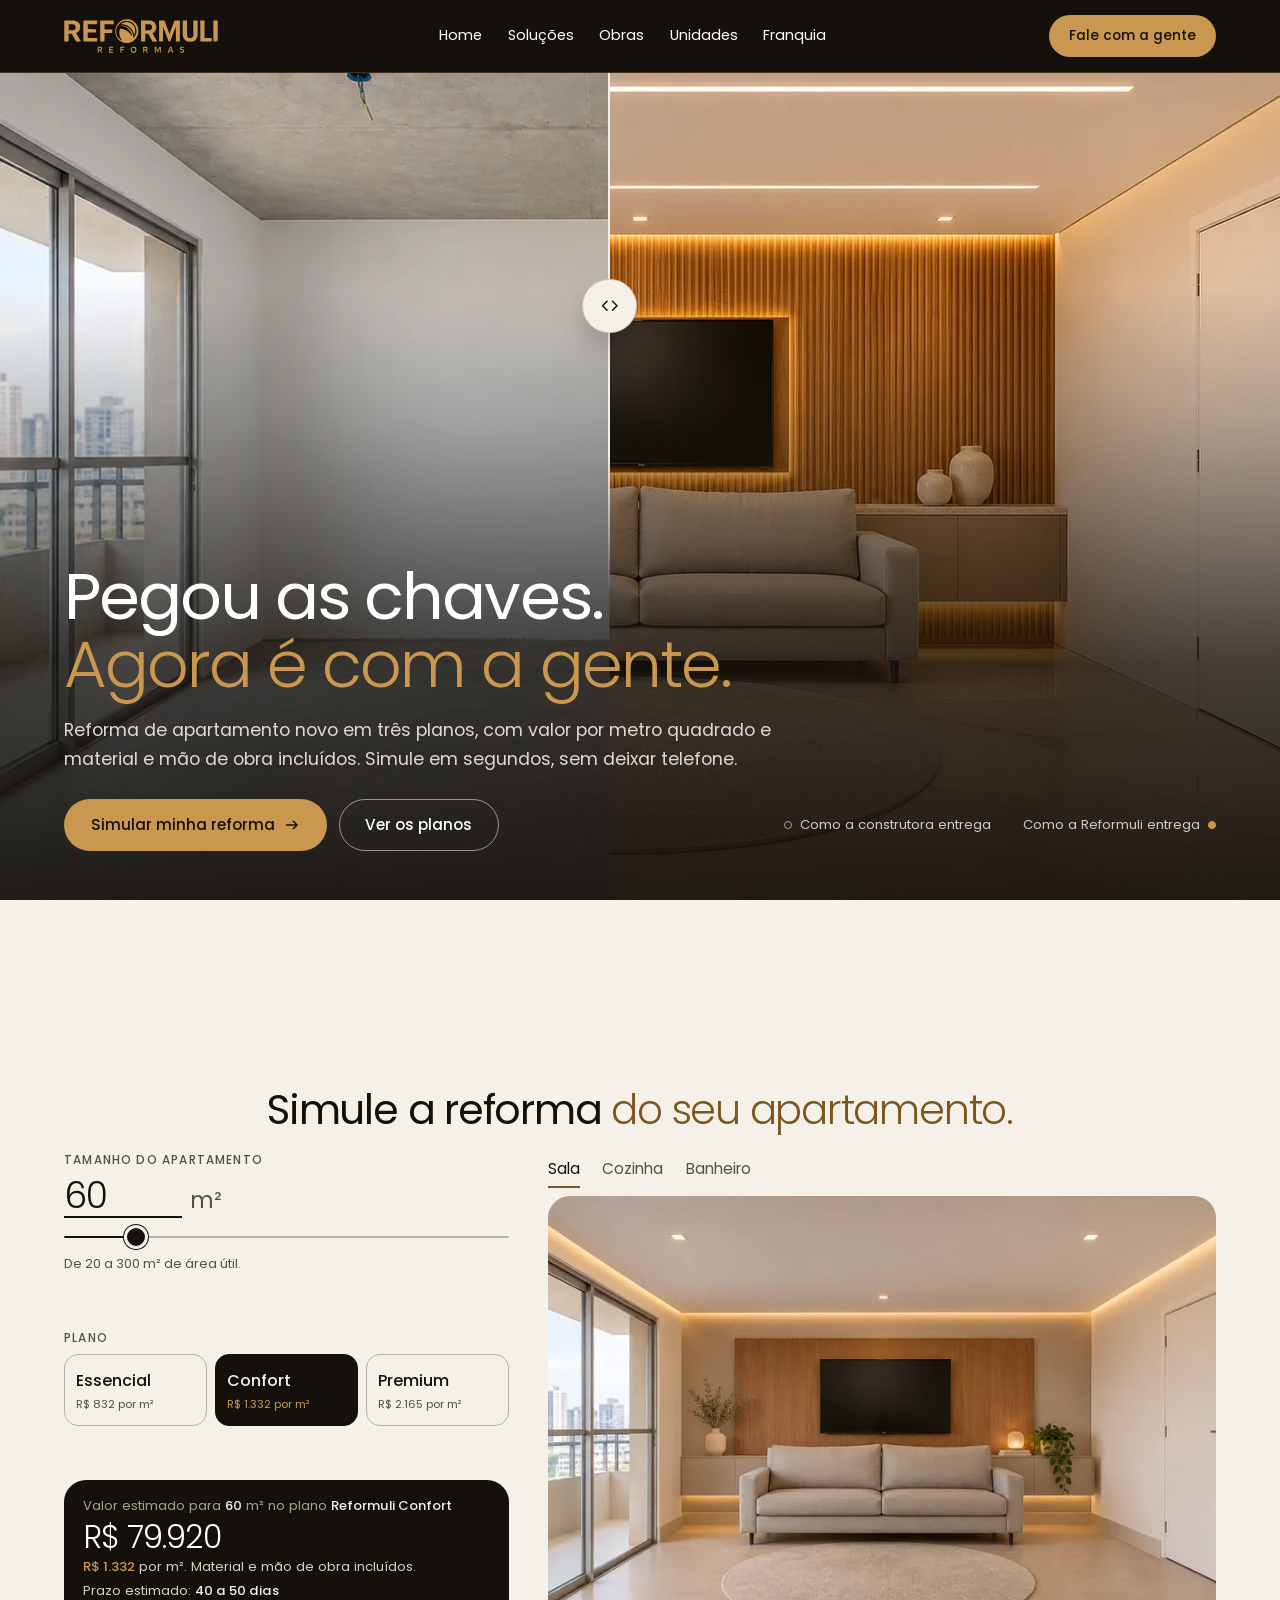
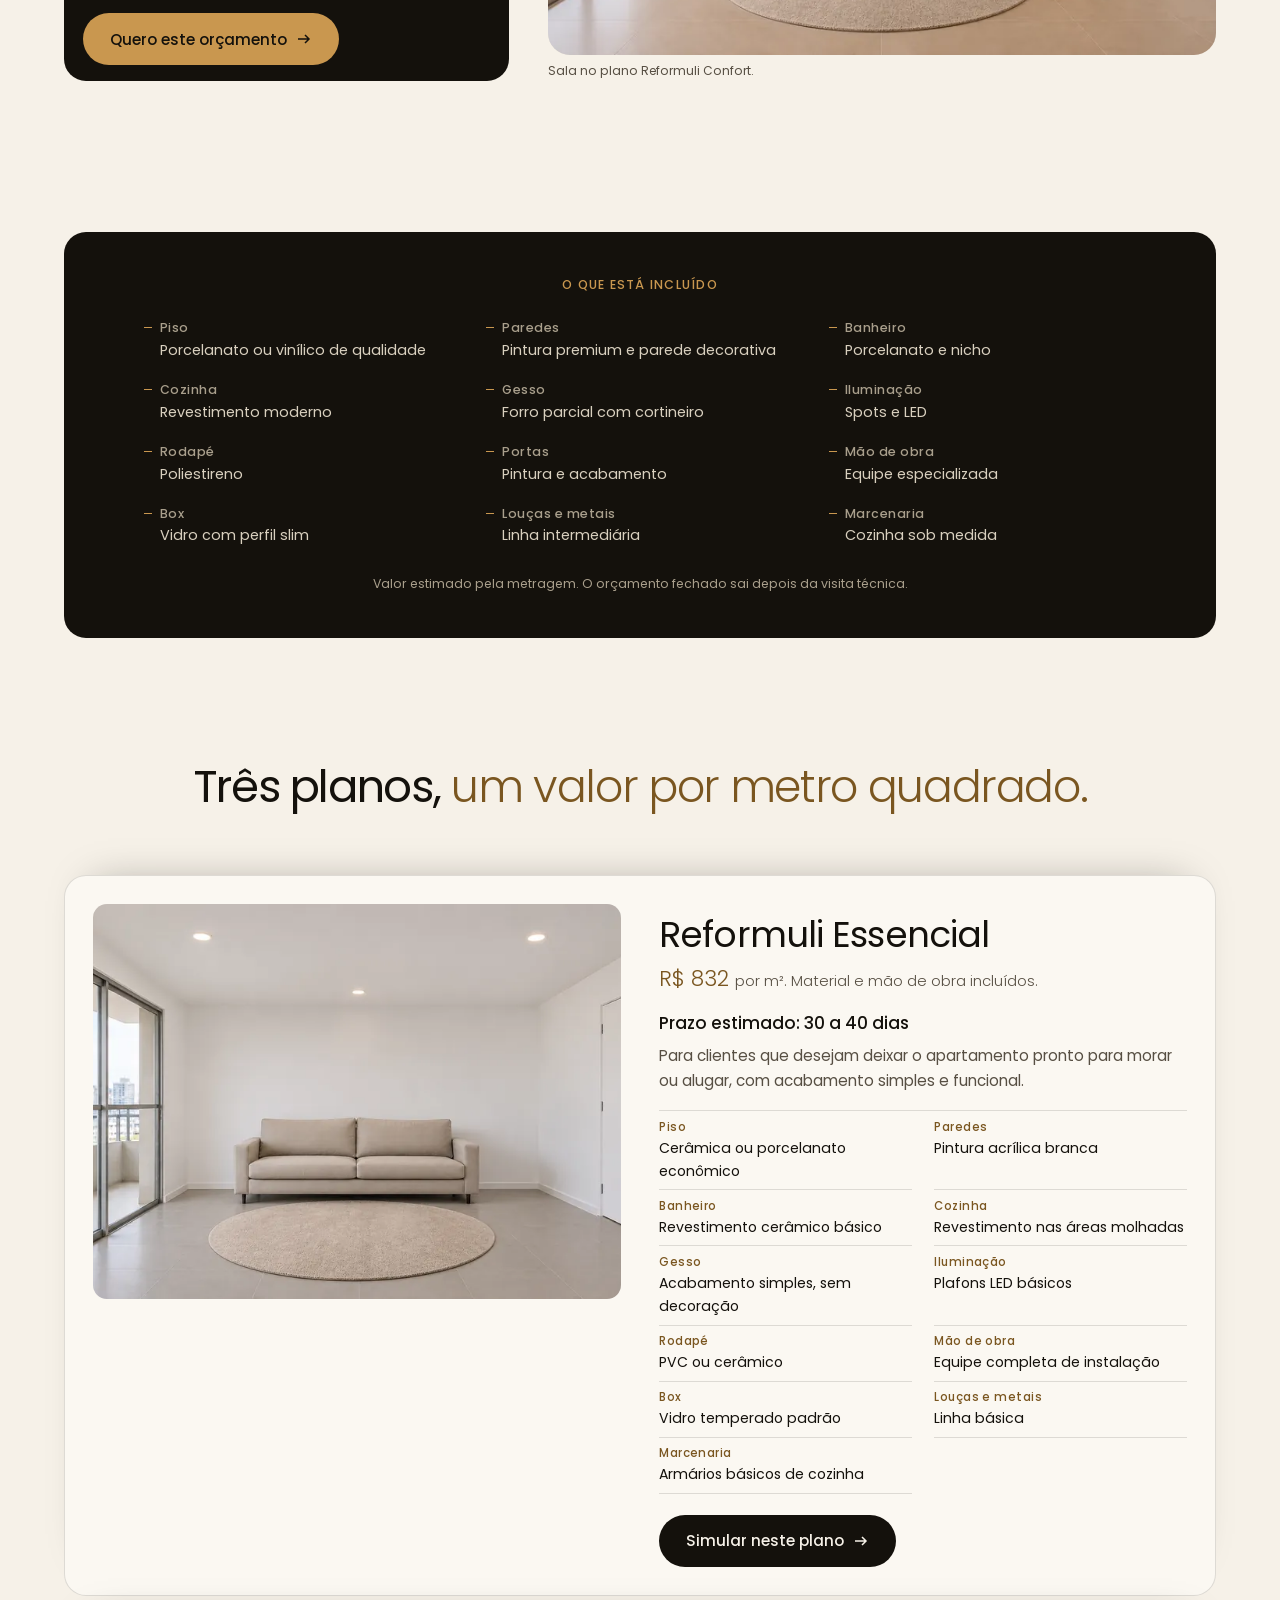
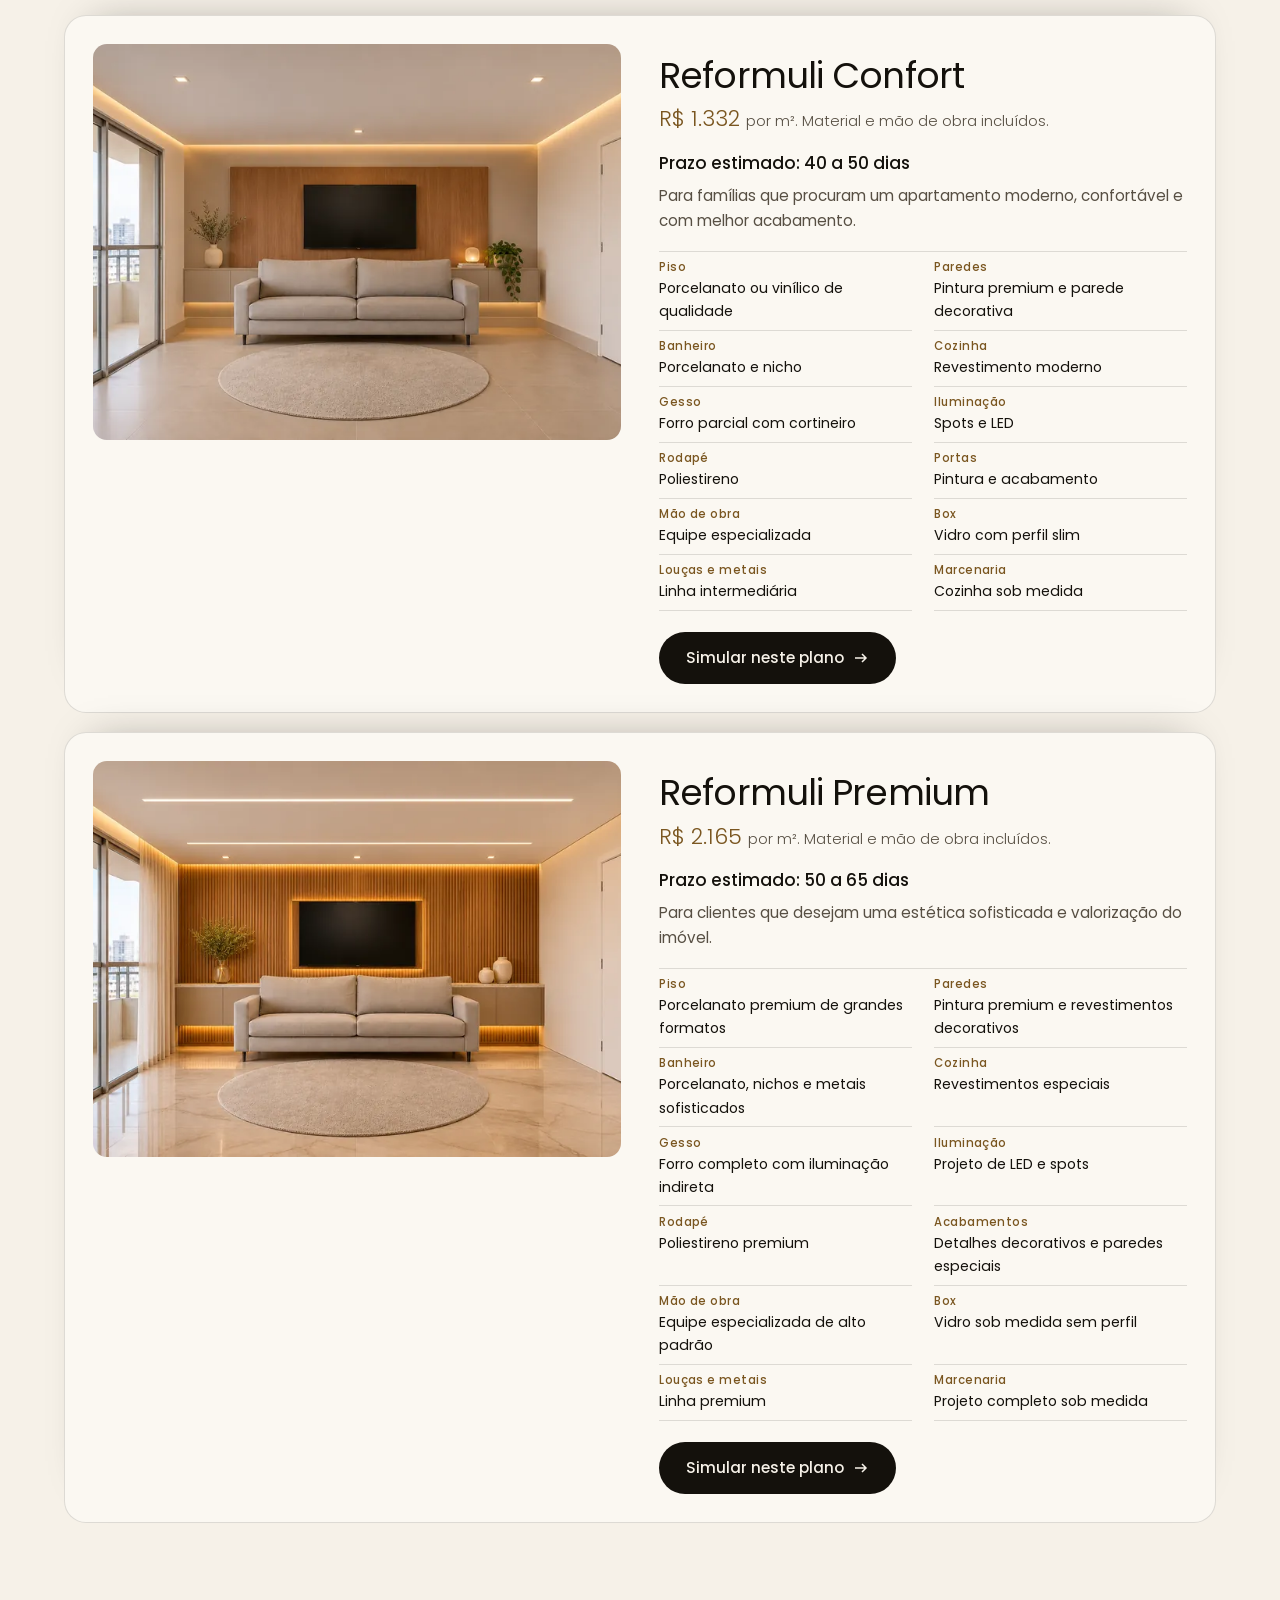
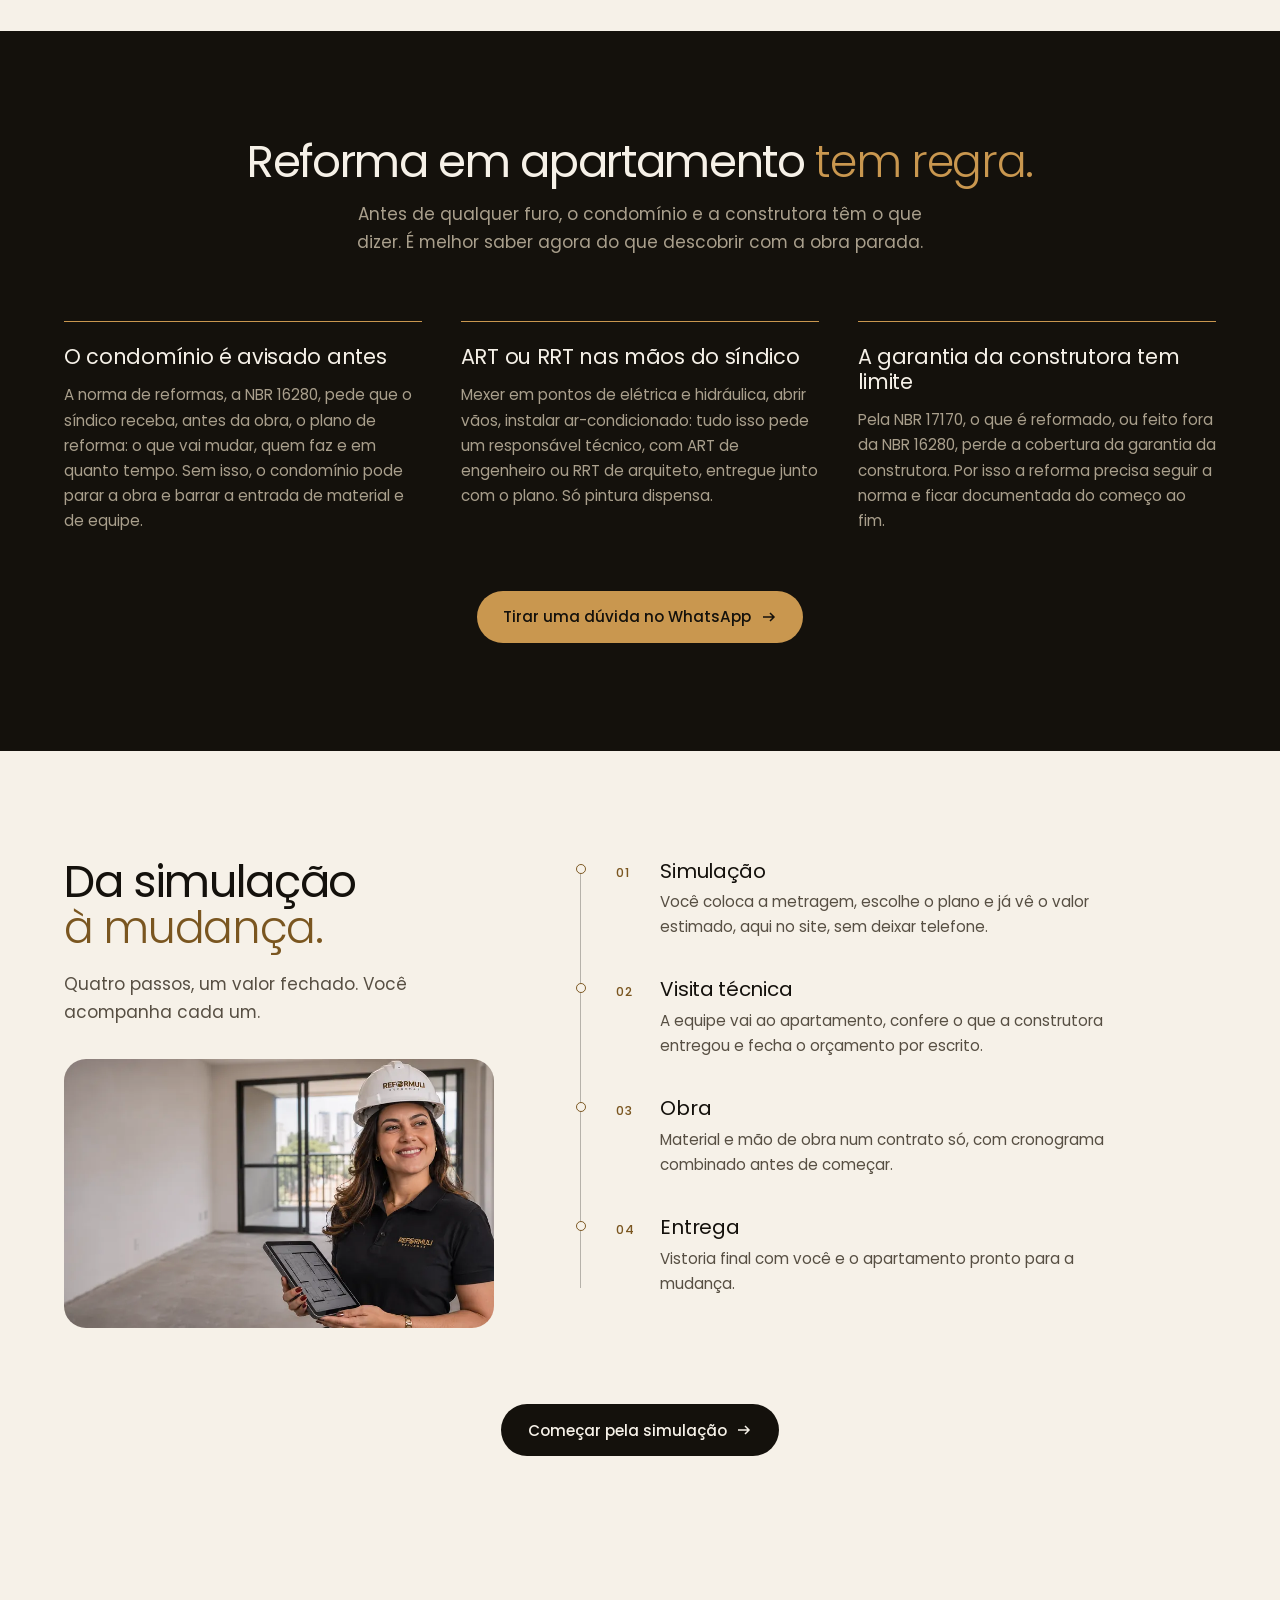
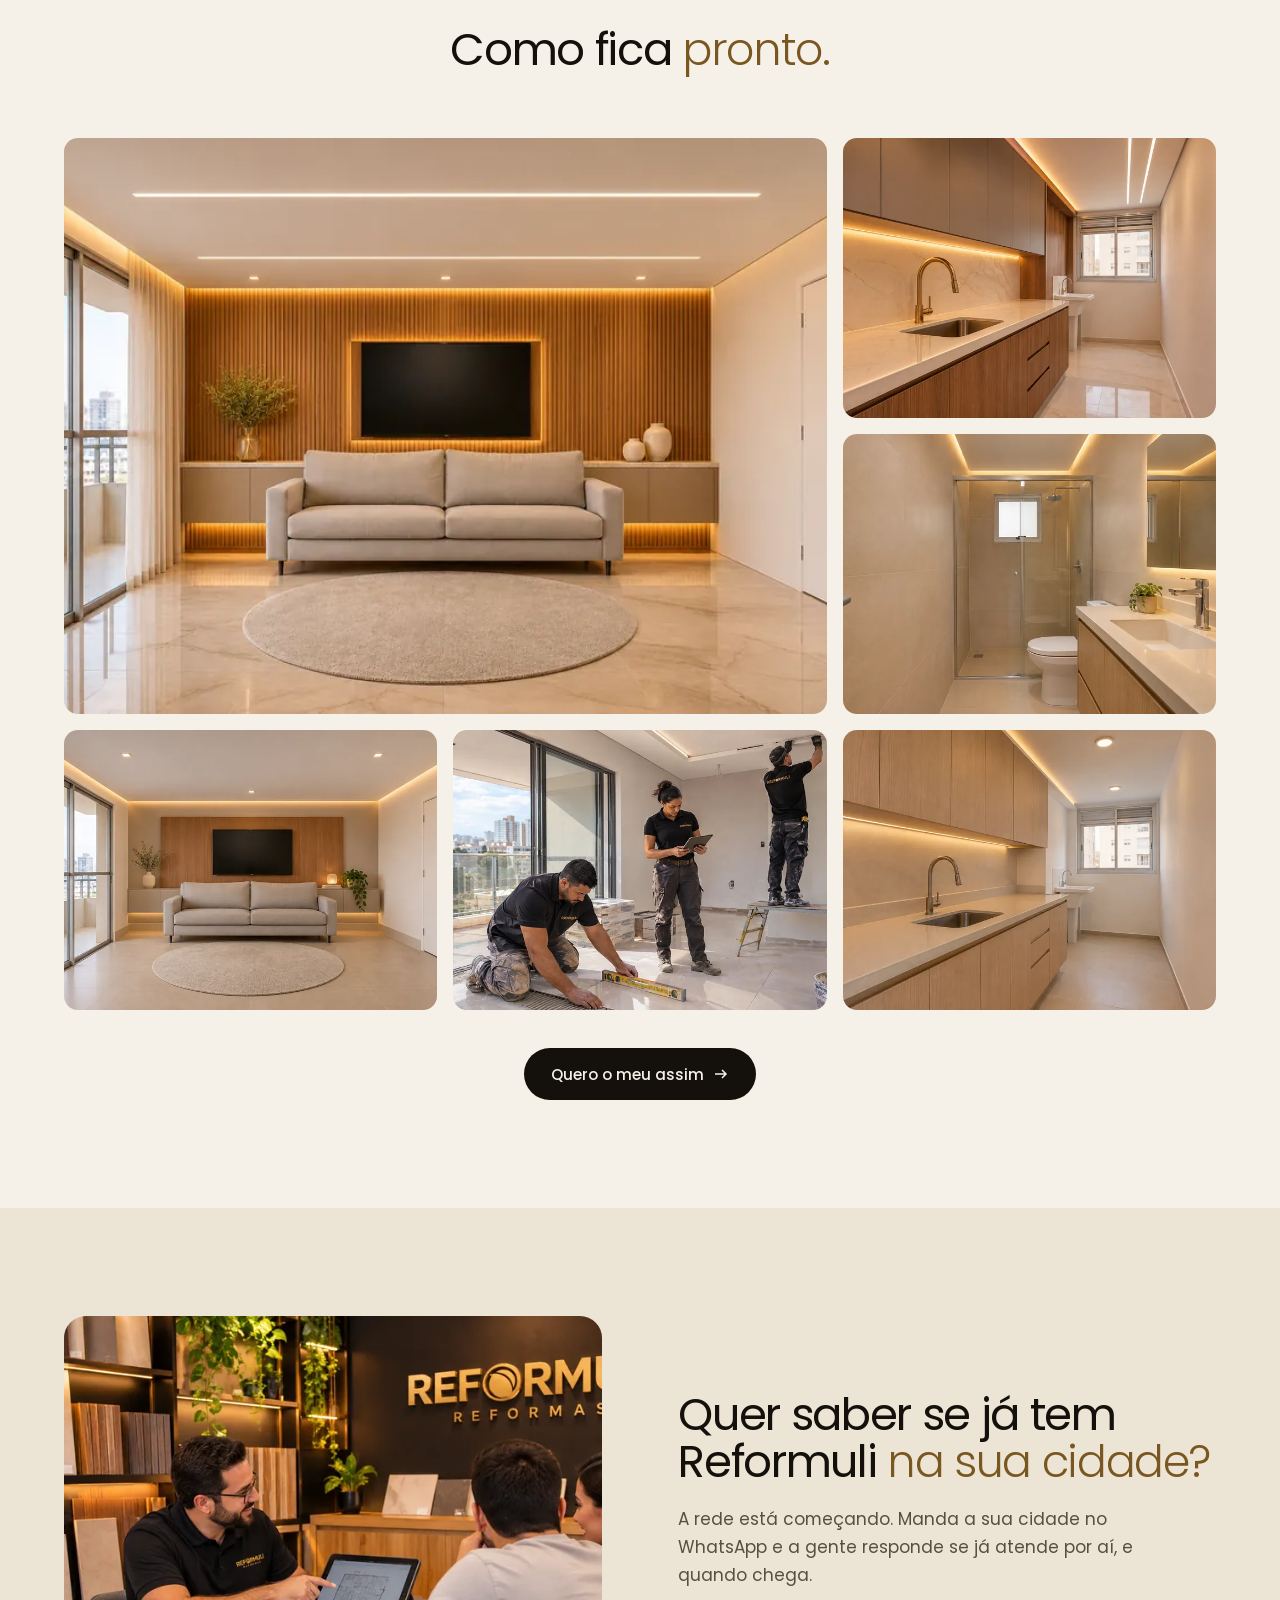
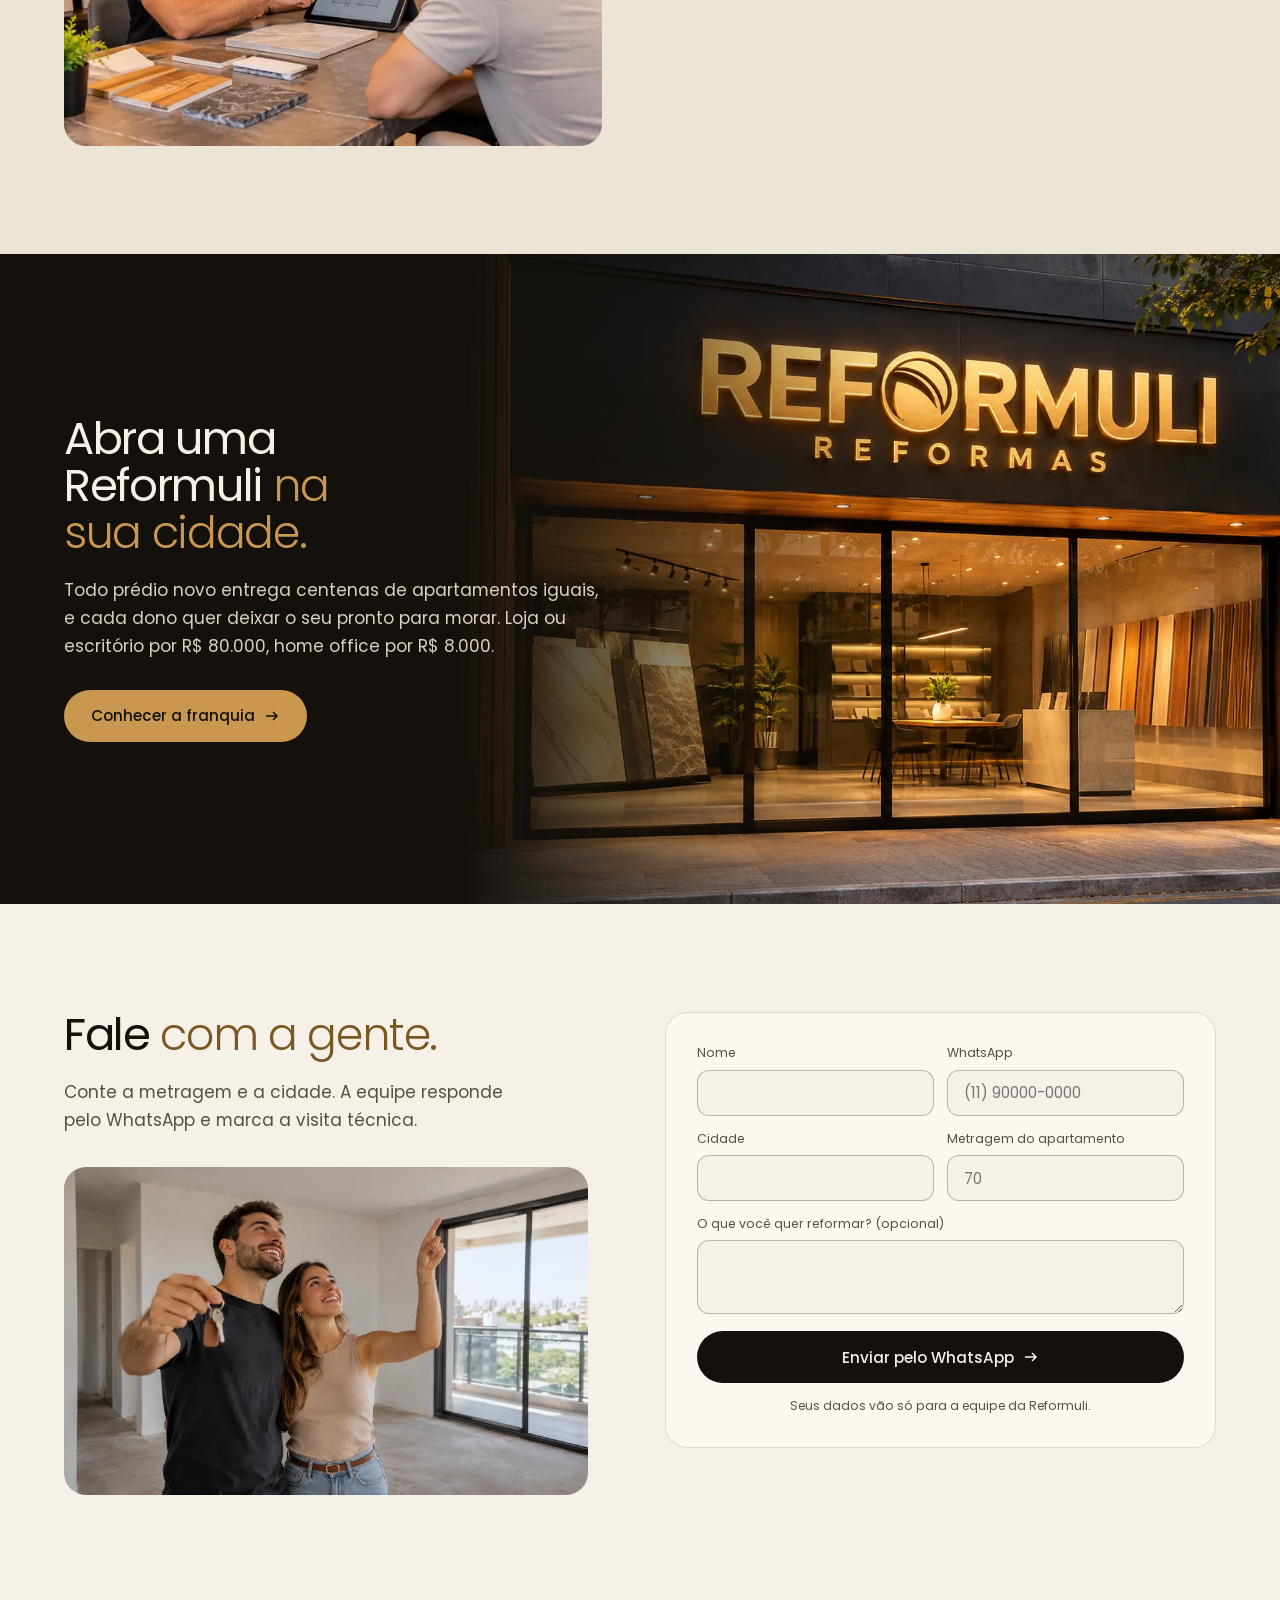
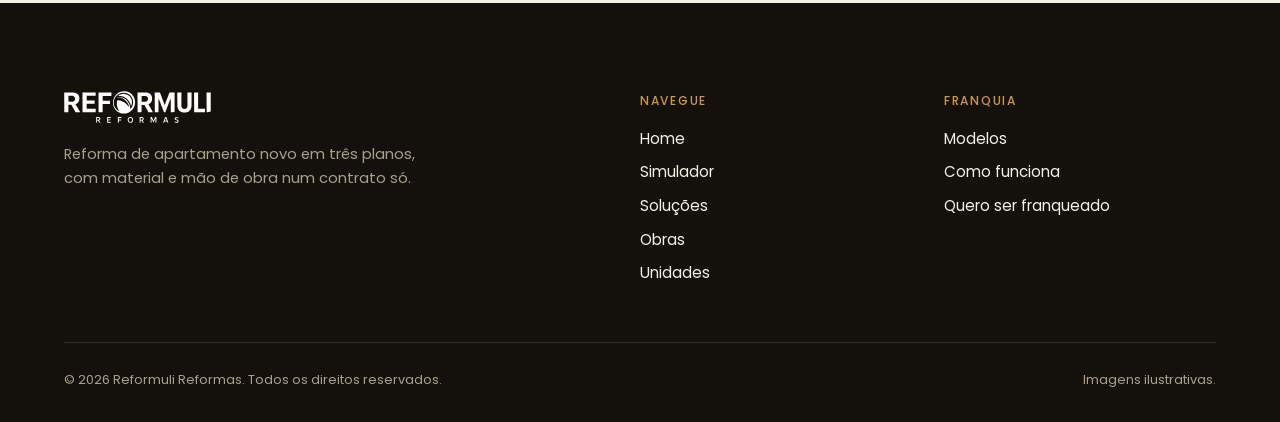
==== index.html @ d67f3eb3 "feat(home): drop audience line from simulator and reorder steps section Co-Authored-By: Claude Opus " ====
<!doctype html>
<html lang="pt-BR">
<head>
<meta charset="utf-8">
<meta name="viewport" content="width=device-width,initial-scale=1,viewport-fit=cover">
<title>Reforma de apartamento novo com valor por m² | Reformuli Reformas</title>
<meta name="description" content="Pegou as chaves? A Reformuli reforma o apartamento entregue pela construtora em três planos, a partir de R$ 832 por m², com material e mão de obra incluídos. Simule a metragem e veja o valor na hora.">
<meta name="robots" content="noindex,nofollow">
<link rel="canonical" href="https://reformuli.vercel.app/">
<meta name="theme-color" content="#F6F1E8">
<meta property="og:type" content="website">
<meta property="og:locale" content="pt_BR">
<meta property="og:site_name" content="Reformuli Reformas">
<meta property="og:title" content="Reforma de apartamento novo com valor por m² | Reformuli Reformas">
<meta property="og:description" content="Pegou as chaves? A Reformuli reforma o apartamento entregue pela construtora em três planos, a partir de R$ 832 por m², com material e mão de obra incluídos. Simule a metragem e veja o valor na hora.">
<meta property="og:url" content="https://reformuli.vercel.app/">
<meta property="og:image" content="https://reformuli.vercel.app/assets/img/og-image.jpg">
<meta property="og:image:width" content="1200">
<meta property="og:image:height" content="630">
<meta property="og:image:alt" content="Logo da Reformuli Reformas em dourado sobre preto">
<meta name="twitter:card" content="summary_large_image">
<meta name="twitter:title" content="Reforma de apartamento novo com valor por m² | Reformuli Reformas">
<meta name="twitter:description" content="Pegou as chaves? A Reformuli reforma o apartamento entregue pela construtora em três planos, a partir de R$ 832 por m², com material e mão de obra incluídos. Simule a metragem e veja o valor na hora.">
<meta name="twitter:image" content="https://reformuli.vercel.app/assets/img/og-image.jpg">
<link rel="icon" href="/assets/img/favicon.svg" type="image/svg+xml">
<link rel="icon" href="/assets/img/favicon-32.png" sizes="32x32" type="image/png">
<link rel="apple-touch-icon" href="/assets/img/apple-touch-icon.png">
<link rel="preload" href="/assets/fonts/poppins-400.woff2" as="font" type="font/woff2" crossorigin>
<link rel="preload" href="/assets/fonts/poppins-300.woff2" as="font" type="font/woff2" crossorigin>
<link rel="preload" as="image" imagesrcset="/assets/img/rf-sala-3-900.webp 900w, /assets/img/rf-sala-3-1600.webp 1600w" imagesizes="(max-width:860px) 1500px, 100vw" fetchpriority="high">
<link rel="preload" as="image" imagesrcset="/assets/img/rf-sala-0b-900.webp 900w, /assets/img/rf-sala-0b-1600.webp 1600w" imagesizes="(max-width:860px) 1500px, 100vw" fetchpriority="high">
<script>document.documentElement.classList.add('js')</script>
<style>@font-face{font-family:"Poppins";src:url(/assets/fonts/poppins-300.woff2) format("woff2");font-weight:300;font-display:swap}@font-face{font-family:"Poppins";src:url(/assets/fonts/poppins-400.woff2) format("woff2");font-weight:400;font-display:swap}@font-face{font-family:"Poppins";src:url(/assets/fonts/poppins-500.woff2) format("woff2");font-weight:500;font-display:swap}@font-face{font-family:"Poppins Reserva";src:local("Arial");size-adjust:112.5%;ascent-override:93%;descent-override:31%;line-gap-override:9%}:root{--bg:#F6F1E8;--bg-2:#ECE4D4;--paper:#FBF8F2;--ink:#14110C;--ink-2:#2A2520;--muted:#574F43;--line:rgba(20,17,12,.13);--line-2:rgba(20,17,12,.28);--bronze:#7A5620;--gold:#C9974F;--gold-hi:#E3B96C;--on-dark:#F6F1E8;--on-dark-2:#D9D0BF;--on-dark-muted:#A99F8C;--dark-line:rgba(246,241,232,.14);--font:"Poppins","Poppins Reserva",Arial,sans-serif;--t-hero:clamp(2.5rem,5.1vw,5.1rem);--t-h2:clamp(1.9rem,3.5vw,3.5rem);--t-body:clamp(.98rem,.94rem + .2vw,1.06rem);--gutter:clamp(1.25rem,5vw,4rem);--maxw:1320px;--section-py:clamp(5rem,12vh,9rem);--radius:22px;--radius-s:14px;--pill:999px;--ease-out:cubic-bezier(.2,.8,.3,1);--ease-inout:cubic-bezier(.7,0,.2,1)}*,*::before,*::after{box-sizing:border-box}html{-webkit-text-size-adjust:100%;scroll-padding-top:4.5rem;scroll-behavior:smooth}body{margin:0;background:var(--bg);color:var(--ink);font:400 var(--t-body)/1.65 var(--font);-webkit-font-smoothing:antialiased;overflow-x:clip}img,svg{display:block;max-width:100%}a{color:inherit;text-decoration:none}button,input,select,textarea{font:inherit;color:inherit}h1,h2,h3,p,figure{margin:0}h1,h2{font-weight:400;letter-spacing:-.03em;line-height:1.04;text-wrap:balance}h1 em,h2 em{font-style:normal;font-weight:300;color:var(--bronze)}h3{font-weight:400;letter-spacing:-.015em;line-height:1.2;font-size:1.3rem}.wrap{width:100%;max-width:var(--maxw);margin-inline:auto;padding-inline:var(--gutter)}:focus-visible{outline:2px solid var(--bronze);outline-offset:3px;border-radius:6px}::selection{background:var(--gold);color:var(--ink)}.dark{background:var(--ink);color:var(--on-dark)}.dark h1 em,.dark h2 em{color:var(--gold)}.dark::selection{background:var(--gold);color:var(--ink)}.dark:focus-visible{outline-color:var(--gold)}.btn{display:inline-flex;align-items:center;justify-content:center;gap:.6rem;height:3.25rem;padding:0 1.6rem;border-radius:var(--pill);font-weight:500;font-size:.95rem;white-space:nowrap;border:1px solid transparent;cursor:pointer;transition:background-color .35s var(--ease-out),color .35s var(--ease-out),border-color .35s var(--ease-out),transform .35s var(--ease-out)}.btn svg{width:1rem;height:1rem;flex:none;transition:transform .35s var(--ease-out)}.btn:hover svg{transform:translateX(3px)}.btn:active{transform:scale(.98)}.btn--pri{background:var(--ink);color:var(--bg)}.btn--pri:hover{background:var(--ink-2)}.btn--line{border-color:var(--line-2);color:var(--ink)}.btn--line:hover{border-color:var(--ink)}.btn--gold{background:var(--gold);color:var(--ink)}.btn--gold:hover{background:var(--gold-hi)}.dark .btn--pri{background:var(--bg);color:var(--ink)}.dark .btn--pri:hover{background:#fff}.dark .btn--line{border-color:rgba(246,241,232,.35);color:var(--on-dark)}.dark .btn--line:hover{border-color:var(--on-dark)}.ctas{display:flex;flex-wrap:wrap;gap:.75rem}.ctas--center{justify-content:center;margin-top:clamp(2.4rem,5vw,3.6rem)}.top{position:fixed;inset:0 0 auto 0;z-index:50;transition:background-color .4s var(--ease-out),border-color .4s var(--ease-out),box-shadow .4s}.top__in{display:flex;align-items:center;justify-content:space-between;gap:1.5rem;height:4.5rem}.top.solid{background:rgba(246,241,232,.86);-webkit-backdrop-filter:blur(14px);backdrop-filter:blur(14px);border-bottom:1px solid var(--line)}.brand{display:flex;align-items:center;flex:none}.brand img{height:2.1rem;width:auto}.nav{display:flex;align-items:center;gap:1.6rem}.nav a:not(.btn){position:relative;padding:.3rem 0;font-size:.9rem;color:var(--ink-2)}.nav a:not(.btn)::after{content:"";position:absolute;left:0;right:0;bottom:0;height:1px;background:var(--bronze);transform:scaleX(0);transform-origin:left;transition:transform .35s var(--ease-out)}.nav a:not(.btn):hover::after,.nav a[aria-current="page"]::after{transform:scaleX(1)}.nav .btn{height:2.6rem;padding:0 1.2rem;font-size:.86rem}.burger{display:none;width:2.9rem;height:2.9rem;border-radius:50%;border:1px solid var(--line-2);background:none;cursor:pointer;position:relative}.burger span{position:absolute;left:50%;width:1.1rem;height:1.5px;background:var(--ink);transform:translateX(-50%);transition:transform .35s var(--ease-out),top .35s var(--ease-out)}.burger span:first-child{top:42%}.burger span:last-child{top:58%}.menu-open .burger span:first-child{top:50%;transform:translateX(-50%) rotate(45deg)}.menu-open .burger span:last-child{top:50%;transform:translateX(-50%) rotate(-45deg)}@media (min-width:1081px){.nav{flex:1}.nav>a:first-child{margin-left:auto}.nav>.btn{margin-left:auto}}.hero{padding-top:calc(4.5rem + clamp(1.8rem,4vh,3rem));padding-bottom:clamp(2rem,4vw,3rem)}.hero__head,.fhero__head{display:grid;grid-template-columns:1.15fr .85fr;gap:1.5rem 4rem;align-items:end;margin-bottom:clamp(1.5rem,3vw,2.4rem)}.hero h1,.fhero h1{font-size:var(--t-hero);max-width:12ch}.hero__side p{color:var(--muted);max-width:30rem;font-size:clamp(1rem,.95rem + .25vw,1.12rem)}.hero__side .ctas{margin-top:1.5rem}.cmpr{position:relative;height:clamp(360px,calc(100svh - 24.5rem),720px);border-radius:var(--radius);overflow:hidden;background:var(--bg-2);touch-action:pan-y;user-select:none;-webkit-user-select:none;cursor:ew-resize;--p:50%}.cmpr__depois,.cmpr__antes{position:absolute;inset:0}.cmpr__antes{clip-path:inset(0 calc(100% - var(--p)) 0 0)}.cmpr__img{width:100%;height:100%;object-fit:cover;object-position:50% 42%;pointer-events:none;-webkit-user-drag:none}.cmpr__linha{position:absolute;top:0;bottom:0;left:var(--p);width:2px;margin-left:-1px;background:var(--bg);box-shadow:0 0 0 1px rgba(20,17,12,.12)}.cmpr__handle{position:absolute;top:50%;left:var(--p);width:3.4rem;height:3.4rem;margin:-1.7rem 0 0 -1.7rem;padding:0;border-radius:50%;border:1px solid rgba(20,17,12,.18);background:var(--bg);color:var(--ink);display:grid;place-items:center;cursor:ew-resize;box-shadow:0 14px 34px -12px rgba(0,0,0,.55);transition:transform .3s var(--ease-out),background-color .3s}.cmpr__handle svg{width:1.35rem;height:1.35rem}.cmpr__handle::after{content:"";position:absolute;inset:-7px;border-radius:50%;border:1.5px solid var(--gold);opacity:0;animation:anel 2.4s var(--ease-out) 1.2s 3}@keyframes anel{0%{opacity:.9;transform:scale(.7)}70%{opacity:0;transform:scale(1.35)}100%{opacity:0;transform:scale(1.35)}}.cmpr.drag .cmpr__handle,.cmpr__handle:hover{transform:scale(1.08);background:#fff}.cmpr.drag .cmpr__handle::after{animation:none}.cmpr__labels{display:flex;justify-content:space-between;gap:1rem;margin-top:.9rem;font-size:.82rem;color:var(--muted)}.cmpr__labels span:first-child,.cmpr__labels span:last-child{display:flex;align-items:center;gap:.5rem}.cmpr__labels span:first-child::before,.cmpr__labels span:last-child::after{content:"";width:.5rem;height:.5rem;border-radius:50%;border:1px solid var(--line-2)}.cmpr__labels span:last-child::after{background:var(--gold);border-color:var(--gold)}.cmpr__dica{color:var(--bronze)}.sec{position:relative;padding-block:var(--section-py)}.sec--tight{padding-top:clamp(3rem,7vh,5rem)}.sec--band{background:var(--bg-2)}.sec__head{display:grid;grid-template-columns:1.05fr .95fr;gap:1rem 3rem;align-items:end;margin-bottom:clamp(2.4rem,5vw,4rem)}.sec__head h2{font-size:var(--t-h2);max-width:14ch}.sec__head p{color:var(--muted);max-width:32rem;justify-self:end}.dark .sec__head p{color:var(--on-dark-muted)}.sec__head--left{grid-template-columns:1fr;max-width:46rem}.sec__head--left p{justify-self:start}.sec__head--center{grid-template-columns:1fr;text-align:center}.sec__head--center h2{margin-inline:auto}.js .rv{opacity:0;transform:translate3d(0,22px,0);transition:opacity .8s var(--ease-out),transform 1s var(--ease-out)}.js .rv.in{opacity:1;transform:none}.js .rv[data-d="1"]{transition-delay:.08s}.js .rv[data-d="2"]{transition-delay:.16s}.js .rv[data-d="3"]{transition-delay:.24s}.sim{display:grid;grid-template-columns:minmax(0,.8fr) minmax(0,1.2fr);gap:clamp(1.5rem,3vw,3rem);align-items:start}.sim__ctl{position:sticky;top:5.5rem;display:grid;gap:1.8rem}.ctl label,.ctl__label{display:block;margin:0 0 .7rem;font-size:.78rem;font-weight:500;letter-spacing:.1em;text-transform:uppercase;color:var(--muted)}.ctl__m2{display:flex;align-items:baseline;gap:.5rem}.ctl__m2 input{width:7.4rem;padding:0;border:0;border-bottom:2px solid var(--ink);border-radius:0;background:none;font-size:clamp(2.6rem,4vw,3.6rem);font-weight:300;letter-spacing:-.03em;line-height:1.1;font-variant-numeric:tabular-nums;-moz-appearance:textfield}.ctl__m2 input::-webkit-outer-spin-button,.ctl__m2 input::-webkit-inner-spin-button{-webkit-appearance:none;margin:0}.ctl__m2 input:focus{outline:none;border-color:var(--bronze)}.ctl__m2 span{font-size:1.4rem;color:var(--muted)}.ctl__range{--f:16%;width:100%;margin:1.1rem 0 0;height:2px;border-radius:2px;appearance:none;-webkit-appearance:none;background:linear-gradient(90deg,var(--ink) var(--f),var(--line-2) var(--f));cursor:pointer}.ctl__range::-webkit-slider-thumb{-webkit-appearance:none;width:1.5rem;height:1.5rem;border-radius:50%;background:var(--ink);border:3px solid var(--bg);box-shadow:0 0 0 1px var(--ink);cursor:grab}.ctl__range::-moz-range-thumb{width:1.1rem;height:1.1rem;border-radius:50%;background:var(--ink);border:3px solid var(--bg);box-shadow:0 0 0 1px var(--ink);cursor:grab}.ctl__range:active::-webkit-slider-thumb{cursor:grabbing}.ctl__range:focus-visible{outline:none}.ctl__range:focus-visible::-webkit-slider-thumb{box-shadow:0 0 0 2px var(--bronze)}.ctl__dica{margin-top:.6rem;font-size:.8rem;color:var(--muted)}.seg{display:grid;grid-template-columns:repeat(3,1fr);gap:.5rem}.seg__b{display:flex;flex-direction:column;gap:.15rem;padding:.8rem .7rem;border:1px solid var(--line-2);border-radius:var(--radius-s);background:transparent;text-align:left;cursor:pointer;transition:background-color .35s var(--ease-out),color .35s var(--ease-out),border-color .35s var(--ease-out)}.seg__b b{font-weight:500;font-size:1rem}.seg__b small{font-size:.7rem;line-height:1.35;color:var(--muted)}.seg__b:hover{border-color:var(--ink)}.seg__b[aria-pressed="true"]{background:var(--ink);color:var(--bg);border-color:var(--ink)}.seg__b[aria-pressed="true"] small{color:var(--gold)}.ctl__aviso{font-size:.8rem;color:var(--muted)}.ctl__aviso .sim__exemplo,.ctl__aviso .sim__exemplo{color:var(--bronze);font-weight:500}.sim__out{display:grid;gap:1rem}.tabs{display:flex;gap:1.4rem;margin-bottom:.8rem}.tabs__b{padding:.3rem 0;border:0;border-bottom:2px solid transparent;background:none;font-size:.95rem;color:var(--muted);cursor:pointer;transition:color .3s,border-color .3s}.tabs__b:hover{color:var(--ink)}.tabs__b[aria-pressed="true"]{color:var(--ink);border-color:var(--bronze)}.sim__palco{position:relative;aspect-ratio:16/9;border-radius:var(--radius);overflow:hidden;background:var(--bg-2)}.sim__palco img{position:absolute;inset:0;width:100%;height:100%;object-fit:cover;opacity:0;transform:scale(1.04);transition:opacity .9s var(--ease-out),transform 1.8s var(--ease-out)}.sim__palco img.on{opacity:1;transform:scale(1)}.sim__legenda{margin-top:.6rem;font-size:.8rem;color:var(--muted)}.sim__card{padding:clamp(1.4rem,2.6vw,2.2rem);border-radius:var(--radius)}.sim__para{font-size:.9rem;color:var(--on-dark-muted)}.sim__para b{font-weight:500;color:var(--on-dark)}.sim__total{margin-top:.5rem;font-size:clamp(1.9rem,3.1vw,2.9rem);font-weight:300;letter-spacing:-.03em;line-height:1.1;font-variant-numeric:tabular-nums;color:#fff}.sim__total i{font-style:normal;font-size:.5em;color:var(--on-dark-muted);margin:0 .15em}.sim__base{margin-top:.4rem;font-size:.9rem;color:var(--on-dark-2)}.sim__base .sim__m2valor{color:var(--gold);font-weight:500}.sim__dados{display:grid;grid-template-columns:auto 1fr;gap:1rem 1.6rem;margin:1.3rem 0 0;padding:1.1rem 0 0;border-top:1px solid var(--dark-line)}.sim__dados div{display:contents}.sim__dados dt{font-size:.78rem;font-weight:500;letter-spacing:.08em;text-transform:uppercase;color:var(--on-dark-muted);padding-top:.15rem;white-space:nowrap}.sim__dados dd{margin:0;font-size:.95rem;color:var(--on-dark)}.sim__dados .sim__prazo{font-size:1.05rem;font-weight:500}.sim__inclui li b{display:block;font-weight:500;font-size:.78rem;letter-spacing:.04em;color:var(--on-dark-muted)}.split{position:relative;height:6px;margin-top:1.3rem;border-radius:3px;background:var(--on-dark-2);overflow:hidden}.split i{position:absolute;inset:0;width:var(--w,58%);background:var(--gold);transition:width .6s var(--ease-out)}.sim__parts{display:grid;grid-template-columns:1fr 1fr;gap:1rem;margin:.9rem 0 0;padding:0}.sim__parts dt{display:flex;align-items:center;gap:.5rem;font-size:.8rem;color:var(--on-dark-muted)}.sim__parts dt::before{content:"";width:.6rem;height:.6rem;border-radius:2px;background:var(--gold)}.sim__parts div:last-child dt::before{background:var(--on-dark-2)}.sim__parts dd{margin:.25rem 0 0;font-size:clamp(.98rem,1.1vw,1.1rem);font-variant-numeric:tabular-nums}.sim__h{margin-top:1.6rem;padding-top:1.3rem;border-top:1px solid var(--dark-line);font-size:.78rem;font-weight:500;letter-spacing:.1em;text-transform:uppercase;color:var(--gold)}.sim__inclui{margin:.8rem 0 0;padding:0;list-style:none;columns:2;column-gap:1.6rem;font-size:.9rem;color:var(--on-dark-2)}.sim__inclui li{position:relative;break-inside:avoid;padding:.3rem 0 .3rem 1rem}.sim__inclui li::before{content:"";position:absolute;left:0;top:.95em;width:.5rem;height:1px;background:var(--gold)}.sim__nota{margin-top:.7rem;font-size:.86rem;color:var(--on-dark-muted)}.sim__card .ctas{margin-top:1.5rem}.sim__aviso{margin-top:1rem;font-size:.78rem;color:var(--on-dark-muted)}.sim__aviso .sim__exemplo{color:var(--gold)}.num{transition:color .3s}.num.run{color:var(--gold)}.pads{display:grid;gap:1.2rem}.pad{position:sticky;top:calc(5.5rem + var(--i,0) * 1.2rem);display:grid;grid-template-columns:1fr 1fr;gap:clamp(1.4rem,3vw,3rem);align-items:start;padding:clamp(1.2rem,2.2vw,1.8rem);border:1px solid var(--line);border-radius:var(--radius);background:var(--paper);box-shadow:0 -18px 40px -30px rgba(20,17,12,.4)}.pad__ph{aspect-ratio:4/3;border-radius:var(--radius-s);overflow:hidden;background:var(--bg-2)}.pad__ph img{width:100%;height:100%;object-fit:cover}.pad__ph:empty{display:none}.pad__n{font-size:.78rem;font-weight:500;letter-spacing:.2em;color:var(--bronze)}.pad h3{margin-top:.6rem;font-size:clamp(1.8rem,2.8vw,2.6rem);letter-spacing:-.025em}.pad__m2{margin-top:.3rem;font-size:clamp(1.15rem,1.7vw,1.45rem);font-weight:300;color:var(--bronze);font-variant-numeric:tabular-nums}.pad__m2 small{font-size:.68em;color:var(--muted)}.pad__prazo{margin-top:.8rem;font-weight:500}.pad__perfil{margin-top:.3rem;color:var(--muted);font-size:.95rem}.pad__lista{display:grid;grid-template-columns:1fr 1fr;gap:0 1.4rem;margin:1.1rem 0 0;padding:0;list-style:none;border-top:1px solid var(--line);font-size:.88rem}.pad__lista li{padding:.4rem 0;border-bottom:1px solid var(--line)}.pad__lista li b{display:block;font-weight:500;font-size:.72rem;letter-spacing:.04em;color:var(--bronze)}.pad .btn{margin-top:1.3rem}.regras{display:grid;grid-template-columns:repeat(3,1fr);gap:clamp(1.5rem,3vw,3rem)}.regra{padding-top:1.4rem;border-top:1px solid var(--gold)}.regra h3{font-size:1.3rem}.regra p{margin-top:.8rem;color:var(--on-dark-muted);font-size:.95rem}#regras>.wrap>p{margin-top:2rem;color:var(--on-dark-2);max-width:40rem}.como{display:grid;grid-template-columns:.8fr 1.2fr;gap:clamp(2rem,6vw,6rem);align-items:start}.como__txt{position:sticky;top:6rem}.como__cta{grid-column:1/-1;margin-top:0}.como__txt h2{font-size:var(--t-h2)}.como__txt>p{margin-top:1.2rem;color:var(--muted);max-width:26rem}.como__txt .ctas{margin-top:1.8rem}.dark .como__txt>p{color:var(--on-dark-muted)}.steps{position:relative;margin:0;padding:0 0 0 2.8rem;list-style:none;display:grid;gap:2.4rem}.steps::before{content:"";position:absolute;left:.6rem;top:.5rem;bottom:.5rem;width:1px;background:var(--line-2)}.steps__fill{position:absolute;left:.6rem;top:.5rem;bottom:.5rem;width:1px;background:var(--bronze);transform-origin:top;transform:scaleY(var(--p,0))}.dark .steps::before{background:var(--dark-line)}.dark .steps__fill{background:var(--gold)}.step{position:relative;display:grid;grid-template-columns:2.2rem 1fr;gap:.6rem;align-items:start}.step::before{content:"";position:absolute;left:-2.8rem;top:.35rem;width:.62rem;height:.62rem;margin-left:.3rem;border-radius:50%;background:var(--bg);border:1px solid var(--bronze)}.dark .step::before{background:var(--ink);border-color:var(--gold)}.step b{padding-top:.3rem;font-weight:500;font-size:.78rem;letter-spacing:.14em;color:var(--bronze)}.dark .step b{color:var(--gold)}.step h3{font-size:1.25rem}.step p{margin-top:.4rem;color:var(--muted);font-size:.95rem;max-width:30rem}.dark .step p{color:var(--on-dark-muted)}.obras{display:grid;grid-template-columns:repeat(3,1fr);grid-auto-rows:minmax(12rem,auto);gap:1rem}.obra{position:relative;border-radius:var(--radius-s);overflow:hidden;background:var(--bg-2);aspect-ratio:4/3}.obra:first-child{grid-column:span 2;grid-row:span 2;aspect-ratio:auto}.obra--wide{grid-column:span 2;aspect-ratio:auto}.obra img{width:100%;height:100%;object-fit:cover;transition:transform 1.2s var(--ease-out)}.obra:hover img{transform:scale(1.035)}.obra figcaption{position:absolute;inset:auto 0 0 0;padding:2.2rem 1rem 1rem;font-size:.8rem;color:var(--on-dark);background:linear-gradient(transparent,rgba(20,17,12,.75));opacity:0;transition:opacity .4s var(--ease-out)}.obra:hover figcaption{opacity:1}.uni{display:grid;grid-template-columns:1fr 1fr;gap:clamp(2rem,6vw,6rem);align-items:center}.uni__ph{aspect-ratio:5/4;border-radius:var(--radius);overflow:hidden;background:var(--bg)}.uni__ph:empty{display:none}.uni__ph img{width:100%;height:100%;object-fit:cover}.uni h2{font-size:var(--t-h2)}.uni__txt>p{margin-top:1.3rem;color:var(--muted);max-width:30rem}.uni__txt .ctas{margin-top:1.8rem}.fran{position:relative;overflow:hidden;padding-block:clamp(6rem,18vh,11rem)}.fran__bg{position:absolute;inset:0}.fran__bg img{width:100%;height:100%;object-fit:cover;object-position:50% 40%;opacity:.5}.fran__bg::after{content:"";position:absolute;inset:0;background:linear-gradient(90deg,rgba(20,17,12,.96) 0%,rgba(20,17,12,.75) 45%,rgba(20,17,12,.2) 100%)}.fran__in{position:relative}.fran h2{font-size:var(--t-h2);max-width:14ch}.fran p{margin-top:1.3rem;max-width:34rem;color:var(--on-dark-2)}.fran .ctas{margin-top:1.8rem}.contact{display:grid;grid-template-columns:1fr 1.05fr;gap:clamp(2rem,6vw,6rem);align-items:start}.contact h2{font-size:var(--t-h2)}.contact__txt p{margin-top:1.3rem;color:var(--muted);max-width:28rem}.form{display:grid;grid-template-columns:1fr 1fr;gap:.8rem;padding:clamp(1.3rem,2.4vw,2rem);border:1px solid var(--line);border-radius:var(--radius);background:var(--paper)}.field{display:flex;flex-direction:column;gap:.35rem}.field--full{grid-column:1/-1}.field label{font-size:.78rem;color:var(--muted)}.field input,.field select,.field textarea{width:100%;height:2.9rem;padding:0 1rem;border-radius:12px;border:1px solid var(--line-2);background:var(--bg);font-size:.95rem;transition:border-color .3s var(--ease-out)}.field textarea{height:4.6rem;padding:.75rem 1rem;resize:vertical}.field select{appearance:none;-webkit-appearance:none;background-image:url("data:image/svg+xml,%3Csvg xmlns='http://www.w3.org/2000/svg' width='12' height='8' fill='none'%3E%3Cpath d='M1 1.5l5 5 5-5' stroke='%23574F43' stroke-width='1.4'/%3E%3C/svg%3E");background-repeat:no-repeat;background-position:right 1rem center;padding-right:2.4rem}.field input:focus,.field select:focus,.field textarea:focus{outline:none;border-color:var(--bronze)}.form .btn{grid-column:1/-1;width:100%;margin-top:.3rem}.form__note{grid-column:1/-1;font-size:.76rem;color:var(--muted);text-align:center}.foot{padding-block:clamp(3.5rem,7vw,5.5rem) 2rem}.foot__grid{display:grid;grid-template-columns:2fr 1fr 1fr;gap:2rem}.foot__brand img{height:2rem;width:auto}.foot__brand p{margin-top:1.2rem;color:var(--on-dark-muted);max-width:22rem;font-size:.92rem}.foot__h{margin:0 0 1rem;font-weight:500;font-size:.76rem;letter-spacing:.14em;text-transform:uppercase;color:var(--gold)}.foot ul{margin:0;padding:0;list-style:none;display:grid;gap:.55rem;font-size:.94rem}.foot a{transition:color .3s}.foot a:hover{color:var(--gold)}.foot__end{display:flex;justify-content:space-between;gap:1rem;margin-top:3.5rem;padding-top:1.6rem;border-top:1px solid var(--dark-line);font-size:.8rem;color:var(--on-dark-muted)}.zap{position:fixed;right:clamp(1rem,3vw,1.8rem);bottom:clamp(1rem,3vw,1.8rem);z-index:40;display:grid;place-items:center;width:3.5rem;height:3.5rem;border-radius:50%;background:var(--ink);color:var(--gold);box-shadow:0 0 0 1px rgba(246,241,232,.5),0 14px 30px -12px rgba(0,0,0,.6);transition:transform .3s var(--ease-out),background-color .3s}.zap svg{width:1.6rem;height:1.6rem}.zap:hover{transform:scale(1.06);background:var(--ink-2)}.thanks{min-height:100vh;min-height:100svh;display:grid;place-items:center;text-align:center;padding:2rem}.thanks img{height:2.4rem;width:auto;margin:0 auto 2.2rem}.thanks h1{font-size:clamp(1.8rem,4vw,2.8rem)}.thanks p{margin-top:1rem;color:var(--muted)}.spin{width:2.6rem;height:2.6rem;margin:2rem auto;border-radius:50%;border:1.5px solid var(--line-2);border-top-color:var(--bronze);animation:spin 1s linear infinite}@keyframes spin{to{transform:rotate(360deg)}}.thanks .ctas{justify-content:center;margin-top:1rem}.fhero{padding-top:calc(4.5rem + clamp(1.8rem,4vh,3rem))}.fhero__ph{aspect-ratio:21/9;border-radius:var(--radius);overflow:hidden;background:var(--bg-2)}.fhero__ph:empty{display:none}.fhero__ph img{width:100%;height:100%;object-fit:cover;object-position:50% 45%}.models{display:grid;grid-template-columns:1fr 1fr;gap:clamp(1rem,2.4vw,2rem)}.model{display:flex;flex-direction:column;border:1px solid var(--line);border-radius:var(--radius);overflow:hidden;background:var(--paper);transition:transform .5s var(--ease-out),border-color .4s}.model:hover{transform:translateY(-4px);border-color:var(--line-2)}.model__ph{aspect-ratio:16/10;background:var(--bg-2)}.model__ph:empty{display:none}.model__ph img{width:100%;height:100%;object-fit:cover}.model__body{display:flex;flex-direction:column;gap:1rem;padding:clamp(1.4rem,2.6vw,2.2rem);flex:1}.model__body h3{font-size:clamp(1.5rem,2.3vw,2.1rem);letter-spacing:-.025em}.model__body>p{color:var(--muted)}.model__preco{display:flex;align-items:baseline;gap:.7rem;margin-top:auto;padding-top:1rem;border-top:1px solid var(--line)}.model__preco small{font-size:.8rem;color:var(--muted);letter-spacing:.06em}.model__preco strong{font-weight:300;font-size:clamp(2rem,3.4vw,3rem);letter-spacing:-.03em;line-height:1;color:var(--bronze)}.model .btn{align-self:flex-start;margin-top:.4rem}.recebe{display:grid;grid-template-columns:1fr 1fr;gap:clamp(2rem,6vw,6rem);align-items:start}.recebe h2{font-size:var(--t-h2)}.recebe>div>p{margin-top:1.2rem;color:var(--on-dark-muted)}.recebe__lista{margin:0;padding:0;list-style:none;border-top:1px solid var(--dark-line)}.recebe__lista li{padding:.9rem 0 .9rem 1.4rem;border-bottom:1px solid var(--dark-line);position:relative;color:var(--on-dark-2)}.recebe__lista li::before{content:"";position:absolute;left:0;top:1.55rem;width:.6rem;height:1px;background:var(--gold)}@media (max-width:1080px){.nav a:not(.btn){display:none}}@media (max-width:860px){.nav{display:none}.burger{display:block}.menu-open .nav{display:flex;position:fixed;inset:4.5rem 0 auto 0;flex-direction:column;align-items:stretch;gap:.2rem;padding:1rem var(--gutter) 1.6rem;background:var(--bg);border-bottom:1px solid var(--line)}.menu-open .nav a:not(.btn){display:block;text-align:center;padding:.9rem 1rem;font-size:1rem}.menu-open .nav .btn{margin:.6rem 0 0;height:3.1rem}.menu-open .top{background:var(--bg)}.brand img{height:1.8rem}.cmpr__labels{font-size:.74rem}.cmpr__handle{width:3rem;height:3rem;margin:-1.5rem 0 0 -1.5rem}.sec__head,.sec__head--left{grid-template-columns:1fr;text-align:center;margin-bottom:clamp(1.6rem,5vw,2.6rem)}.sec__head h2{max-width:none;margin-inline:auto;font-size:clamp(1.9rem,calc(min(100vw - 2.5rem,90vw)*.1),2.7rem)}.sec__head p,.sec__head--left p{justify-self:center;margin-inline:auto}.uni h2,.contact h2,.como__txt h2,.recebe h2,.fran h2{font-size:clamp(1.9rem,calc(min(100vw - 2.5rem,90vw)*.1),2.7rem)}.ctas{justify-content:center}#simulador{padding-top:2.6rem}#simulador .sec__head{margin-bottom:1.2rem}#simulador .sec__head p{display:none}.sim{grid-template-columns:1fr;gap:.8rem}.sim__out{display:contents}.sim__foto{order:1}.sim__ctl{order:2;position:static;gap:1rem}.sim__card{order:3}.sim__palco{aspect-ratio:2/1}.tabs{justify-content:center;gap:1.6rem;margin-bottom:.6rem}.sim__legenda{text-align:center;font-size:.76rem}.ctl label,.ctl__label{margin-bottom:.3rem;font-size:.72rem}.ctl__m2{justify-content:center}.ctl__m2 input{width:6rem;font-size:2.3rem;text-align:center}.ctl__range{margin-top:.7rem}.ctl__dica,.ctl__aviso{display:none}.seg{gap:.4rem}.seg__b{padding:.6rem .5rem;align-items:center;text-align:center}.seg__b b{font-size:.95rem}.seg__b small{display:none}.sim__card{padding:1.2rem}.sim__total{font-size:clamp(1.55rem,calc(min(100vw - 2.5rem,90vw)*.085),2.2rem)}.sim__total i{font-size:.55em}.sim__inclui{columns:1}.pad{position:relative;top:auto;grid-template-columns:1fr;gap:1rem;text-align:center}.pad__lista{text-align:left;grid-template-columns:1fr}.sim__dados{grid-template-columns:1fr;gap:.6rem}.sim__dados dt{padding-top:0}.sim__dados dd{margin-bottom:.3rem}.pad .btn{margin-inline:auto}.regras{grid-template-columns:1fr;text-align:center}.como{grid-template-columns:1fr;text-align:center}.como__txt{position:static}.como__txt>p{margin-inline:auto}.steps{text-align:left;max-width:30rem;margin-inline:auto;gap:1.8rem}.obras{grid-template-columns:1fr 1fr;grid-auto-rows:auto}.obra,.obra:first-child,.obra--wide{grid-column:auto;grid-row:auto;aspect-ratio:4/3}.obra:first-child{grid-column:1/-1}.obra figcaption{opacity:1;font-size:.72rem;padding:1.6rem .8rem .7rem}.uni{grid-template-columns:1fr;text-align:center}.uni__ph{aspect-ratio:16/10}.uni__txt>p{margin-inline:auto}.fran{text-align:center}.fran h2,.fran p{margin-inline:auto}.fran__bg::after{background:linear-gradient(0deg,rgba(20,17,12,.96) 0%,rgba(20,17,12,.8) 60%,rgba(20,17,12,.5) 100%)}.contact{grid-template-columns:1fr;text-align:center}.contact__txt p{margin-inline:auto}.form{grid-template-columns:1fr;text-align:left}.foot__grid{grid-template-columns:1fr 1fr;text-align:center}.foot__brand{grid-column:1/-1}.foot__brand img,.foot__brand p{margin-inline:auto}.foot__end{flex-direction:column;align-items:center;text-align:center}.fhero{text-align:center}.fhero__head{grid-template-columns:1fr}.fhero h1{max-width:none;margin-inline:auto;font-size:clamp(2.3rem,calc(min(100vw - 2.5rem,90vw)*.115),3.3rem)}.fhero__ph{aspect-ratio:4/3}.models{grid-template-columns:1fr}.model__body{text-align:center;align-items:center}.model .btn{align-self:stretch}.recebe{grid-template-columns:1fr;text-align:center}.recebe__lista{text-align:left}}@media (max-width:600px){.ctas{display:grid;grid-template-columns:minmax(0,max-content);width:fit-content;max-width:100%;margin-inline:auto}.ctas>*{width:100%;justify-content:center;text-align:center}.sim__parts{gap:.6rem}.obras{grid-template-columns:1fr}}@media (max-width:420px){.btn{padding:0 1.25rem;font-size:.9rem}}@media (hover:none){.model:hover{transform:none}.obra figcaption{opacity:1}}@media (prefers-reduced-motion:reduce){html{scroll-behavior:auto}*,*::before,*::after{animation-duration:.01ms!important;animation-iteration-count:1!important;transition-duration:.01ms!important}.js .rv{opacity:1;transform:none}}.sim__resumo{padding:clamp(1.1rem,1.8vw,1.5rem);border-radius:var(--radius)}.sim__resumo .ctas{margin-top:1rem}.sim__resumo .sim__aviso{margin-top:.8rem}.sim__base--prazo{margin-top:.25rem}.sim__base--prazo b{font-weight:500;color:var(--on-dark)}.sim__h--topo{margin-top:0;padding-top:0;border-top:0}.sim__ctl{gap:1.2rem;top:5rem}.sim__foto{min-width:0}.foto-lado{margin:2rem 0 0;border-radius:var(--radius);overflow:hidden;background:var(--bg-2)}.foto-lado img{display:block;width:100%;height:auto;aspect-ratio:16/10;object-fit:cover}.zap{background:#25D366!important;color:#fff!important;border-color:transparent!important}.zap:hover{background:#1EBE5A!important}.fran{background:var(--ink)}.fran__bg{left:36%}.fran__bg img{opacity:1;object-position:42% 45%}.fran__bg::after{background:linear-gradient(90deg,var(--ink) 0%,rgba(20,17,12,.6) 20%,rgba(20,17,12,0) 52%)}@media (min-width:861px){#simulador{padding-block:clamp(2.6rem,6vh,4.4rem) clamp(3rem,7vh,5rem);scroll-margin-top:3.5rem}#simulador .sec__head{margin-bottom:clamp(1.2rem,3vh,2rem)}.ctl__m2 input{font-size:clamp(2.2rem,3.4vw,3.2rem)}.sim__total{font-size:clamp(1.9rem,2.8vw,2.7rem)}.sim__palco{aspect-ratio:16/10}}@media (max-width:860px){.sim__ctl{gap:.9rem}.obra figcaption{display:none}.foto-lado{margin:1.6rem auto 0;max-width:34rem}.fran{padding-top:0}.fran__bg{position:relative;left:0;aspect-ratio:16/10;margin-bottom:1.6rem}.fran__bg::after{background:linear-gradient(0deg,var(--ink) 0%,rgba(20,17,12,0) 40%)}}@media (min-width:861px) and (max-height:800px){#simulador .sec__head h2{font-size:clamp(1.8rem,2.6vw,2.4rem)}.ctl__dica{display:none}.sim__ctl{gap:.9rem}.sim__resumo{padding:1rem 1.2rem}}.top{background:rgba(246,241,232,.86);-webkit-backdrop-filter:blur(14px);backdrop-filter:blur(14px);border-bottom:1px solid var(--line)}.hero{position:relative;height:100vh;height:100svh;min-height:620px;padding:0;overflow:hidden;background:var(--ink);color:#fff}.hero .cmpr{position:absolute;inset:0;height:auto;border-radius:0;box-shadow:none;background:var(--ink)}.hero .cmpr__img{object-position:50% 45%}.cmpr__veu{position:absolute;inset:0;pointer-events:none;background:linear-gradient(0deg,rgba(20,17,12,.94) 0%,rgba(20,17,12,.76) 26%,rgba(20,17,12,.22) 54%,rgba(20,17,12,0) 68%)}.hero .cmpr__linha{-webkit-mask-image:linear-gradient(180deg,#000 50%,transparent 66%);mask-image:linear-gradient(180deg,#000 50%,transparent 66%)}.hero .cmpr__handle{top:34%}.hero__head{position:absolute;left:0;right:0;bottom:0;z-index:3;display:block;margin:0 auto;padding-bottom:clamp(2rem,5.5vh,3.4rem);pointer-events:none}.hero__head a{pointer-events:auto}.hero h1{max-width:none;color:#fff}.hero h1 em{display:block;color:var(--gold)}.hero__p{margin-top:1.1rem;max-width:47rem;color:rgba(246,241,232,.88);font-size:clamp(1rem,.95rem + .25vw,1.1rem);text-wrap:pretty}.hero__base{display:flex;align-items:center;justify-content:space-between;gap:1.4rem 2rem;margin-top:1.5rem}.hero .ctas{margin:0}.hero .btn--line{border-color:rgba(246,241,232,.55);color:#fff}.hero .btn--line:hover{border-color:#fff}.hero .cmpr__labels{gap:2rem;margin:0;color:rgba(246,241,232,.82);font-size:.82rem}.hero .cmpr__labels span:first-child::before{border-color:rgba(246,241,232,.6)}.sec__head--centro{display:block;max-width:none;text-align:center}.sec__head--centro h2{max-width:none;margin-inline:auto;text-wrap:balance}.sec__head--centro p{max-width:44rem;margin:1rem auto 0;text-wrap:balance}@media (min-width:861px){.sec__head--centro h2{white-space:nowrap}}@media (max-width:860px){.hero{min-height:600px}.hero__head{text-align:center;padding-inline:var(--gutter);padding-bottom:1.5rem}.hero h1{font-size:clamp(2rem,9.4vw,3rem)}.hero__p{margin:.8rem auto 0;font-size:.95rem}.hero__base{flex-direction:column;margin-top:1.1rem}.hero .ctas{justify-content:center}.hero .cmpr__labels{justify-content:space-between;gap:1rem;width:100%;font-size:.72rem}.hero .cmpr__handle{top:26%}.cmpr__veu{background:linear-gradient(0deg,rgba(20,17,12,.96) 0%,rgba(20,17,12,.86) 38%,rgba(20,17,12,.2) 58%,rgba(20,17,12,0) 66%)}.hero .cmpr__linha{-webkit-mask-image:linear-gradient(180deg,#000 38%,transparent 52%);mask-image:linear-gradient(180deg,#000 38%,transparent 52%)}}.zap{opacity:0;visibility:hidden;transform:translateY(.6rem) scale(.96);transition:opacity .3s var(--ease-out),transform .3s var(--ease-out),visibility .3s}.zap.ver{opacity:1;visibility:visible;transform:none}.zap.ver:hover{transform:scale(1.06)}@media (max-width:860px){.hero h1{font-size:clamp(1.6rem,7.9vw,3rem)}.hero h1 em{white-space:nowrap}.hero .cmpr{inset:0 0 auto 0;height:66%}.hero .cmpr__img{object-position:50% 50%}.hero .cmpr__handle{top:36%}.cmpr__veu{background:linear-gradient(0deg,var(--ink) 0%,rgba(20,17,12,.82) 16%,rgba(20,17,12,.25) 34%,rgba(20,17,12,0) 46%)}.hero .cmpr__linha{-webkit-mask-image:linear-gradient(180deg,#000 62%,transparent 80%);mask-image:linear-gradient(180deg,#000 62%,transparent 80%)}.hero .cmpr__labels{font-size:.68rem;gap:.5rem}.hero .cmpr__labels span{white-space:nowrap}}@media (max-width:380px){.hero .cmpr__labels span::before,.hero .cmpr__labels span::after{display:none!important}}.sim__card{margin-top:1.2rem}.sim__card .sim__aviso{margin-top:1.3rem}@media (min-width:861px){#simulador{padding-block:0 clamp(3rem,7vh,5rem);scroll-margin-top:0}.sim__tela{display:flex;flex-direction:column;justify-content:center;min-height:100vh;min-height:100svh;padding-block:calc(4.5rem + clamp(.5rem,1.8vh,1.3rem)) clamp(.7rem,2vh,1.4rem)}#simulador .sec__head{margin-bottom:clamp(.7rem,2.2vh,1.5rem)}#simulador .sec__head h2{font-size:clamp(1.8rem,3vw,2.9rem)}.sim{align-items:stretch}.sim__ctl{position:static;gap:clamp(.6rem,1.5vh,1rem);align-content:space-between}.ctl label,.ctl__label{margin-bottom:.35rem;font-size:.74rem}.ctl__m2 input{font-size:clamp(1.9rem,2.8vw,2.6rem)}.ctl__range{margin-top:.6rem}.ctl__dica{margin-top:.35rem}.sim__resumo{padding:.9rem 1.2rem 1rem}.sim__para{font-size:.82rem}.sim__total{margin-top:.15rem;font-size:clamp(1.7rem,2.5vw,2.3rem)}.sim__base{margin-top:.15rem;font-size:.82rem}.sim__resumo .ctas{margin-top:.7rem}.sim__out{display:flex;flex-direction:column;min-width:0}.sim__foto{display:flex;flex-direction:column;flex:1;min-height:0}.sim__foto .tabs{margin-bottom:.5rem}.sim__palco{flex:1;min-height:14rem;aspect-ratio:auto}.sim__legenda{margin-top:.4rem;font-size:.76rem}.sim__card{margin-top:clamp(1.4rem,3.5vh,2.4rem);padding:clamp(2rem,3.4vw,3rem);text-align:center}.sim__h{border-top:0;padding-top:0;margin-top:clamp(1.6rem,3vh,2.2rem)}.sim__h--topo{margin-top:0}.sim__inclui{display:grid;grid-template-columns:repeat(3,minmax(0,1fr));gap:.5rem 2.2rem;columns:auto;max-width:62rem;margin:1.1rem auto 0;text-align:left}}@media (min-width:861px){.sim__palco{min-height:clamp(14rem,51vh,30rem)}.sim__ctl{gap:clamp(.6rem,1.9vh,1.3rem)}#simulador .sec__head h2{font-size:clamp(1.9rem,3.2vw,3.1rem)}}@media (min-width:861px){#simulador{scroll-margin-top:-4.5rem}}.top,.top.solid,.menu-open .top{background:var(--ink);-webkit-backdrop-filter:none;backdrop-filter:none;border-bottom:1px solid rgba(201,151,79,.24)}.top .nav a:not(.btn){color:#fff}.top .nav a:not(.btn)::after{background:var(--gold)}.top .burger{border-color:rgba(255,255,255,.38)}.top .burger span{background:#fff}@media (max-width:860px){.menu-open .nav{background:var(--ink);border-bottom-color:rgba(201,151,79,.24)}}</style>
<script type="application/ld+json">{"@context":"https://schema.org","@graph":[{"@type":"Organization","@id":"https://reformuli.vercel.app/#organizacao","name":"Reformuli Reformas","alternateName":"Reformuli","description":"Reforma de apartamentos entregues pela construtora, em três planos (Reformuli Essencial, Confort e Premium), com simulador de valor por metro quadrado e franquia. Uma empresa do Massuo Group.","url":"https://reformuli.vercel.app/","logo":{"@type":"ImageObject","url":"https://reformuli.vercel.app/assets/img/logo-preto.svg"},"image":"https://reformuli.vercel.app/assets/img/og-image.jpg","parentOrganization":{"@type":"Organization","name":"Massuo Group","url":"https://massuogroup.vercel.app"},"hasOfferCatalog":{"@type":"OfferCatalog","name":"Franquia Reformuli","itemListElement":[{"@type":"Offer","itemOffered":{"@type":"Service","name":"Franquia Reformuli, modelo loja ou escritório","description":"Para quem quer um ponto físico na região, com atendimento presencial e amostras à mão.","serviceType":"Franquia de reforma de apartamentos","provider":{"@id":"https://reformuli.vercel.app/#organizacao"}},"name":"Investimento na franquia Reformuli, modelo loja ou escritório","price":"80000","priceCurrency":"BRL","url":"https://reformuli.vercel.app/franquia#modelos","category":"Franquia","seller":{"@id":"https://reformuli.vercel.app/#organizacao"}},{"@type":"Offer","itemOffered":{"@type":"Service","name":"Franquia Reformuli, modelo home office","description":"Para começar com estrutura leve, atendendo pelo WhatsApp e no apartamento do cliente.","serviceType":"Franquia de reforma de apartamentos","provider":{"@id":"https://reformuli.vercel.app/#organizacao"}},"name":"Investimento na franquia Reformuli, modelo home office","price":"8000","priceCurrency":"BRL","url":"https://reformuli.vercel.app/franquia#modelos","category":"Franquia","seller":{"@id":"https://reformuli.vercel.app/#organizacao"}}]},"contactPoint":{"@type":"ContactPoint","telephone":"+55 24 99859-3556","contactType":"sales","availableLanguage":"pt-BR"}},{"@type":"HomeAndConstructionBusiness","@id":"https://reformuli.vercel.app/#reformas","name":"Reformuli Reformas","parentOrganization":{"@id":"https://reformuli.vercel.app/#organizacao"},"description":"Reforma de apartamento novo em três planos, com material e mão de obra incluídos no valor por m².","url":"https://reformuli.vercel.app/","image":"https://reformuli.vercel.app/assets/img/og-image.jpg","logo":"https://reformuli.vercel.app/assets/img/logo-preto.svg","areaServed":{"@type":"Country","name":"Brasil"},"knowsAbout":["Reforma de apartamento","NBR 16280","Acabamento residencial"],"hasOfferCatalog":{"@type":"OfferCatalog","name":"Reforma de apartamento novo","itemListElement":[{"@type":"Offer","itemOffered":{"@type":"Service","name":"Reformuli Essencial","description":"Para clientes que desejam deixar o apartamento pronto para morar ou alugar, com acabamento simples e funcional. Prazo estimado: 30 a 40 dias. Inclui: piso: cerâmica ou porcelanato econômico; paredes: pintura acrílica branca; banheiro: revestimento cerâmico básico; cozinha: revestimento nas áreas molhadas; gesso: acabamento simples, sem decoração; iluminação: plafons led básicos; rodapé: pvc ou cerâmico; mão de obra: equipe completa de instalação; box: vidro temperado padrão; louças e metais: linha básica; marcenaria: armários básicos de cozinha. Material e mão de obra incluídos. Valor estimado pela metragem. O orçamento fechado sai depois da visita técnica.","serviceType":"Reforma de apartamento","provider":{"@id":"https://reformuli.vercel.app/#reformas"}},"priceSpecification":{"@type":"UnitPriceSpecification","price":832,"priceCurrency":"BRL","unitCode":"MTK","unitText":"m²"}},{"@type":"Offer","itemOffered":{"@type":"Service","name":"Reformuli Confort","description":"Para famílias que procuram um apartamento moderno, confortável e com melhor acabamento. Prazo estimado: 40 a 50 dias. Inclui: piso: porcelanato ou vinílico de qualidade; paredes: pintura premium e parede decorativa; banheiro: porcelanato e nicho; cozinha: revestimento moderno; gesso: forro parcial com cortineiro; iluminação: spots e led; rodapé: poliestireno; portas: pintura e acabamento; mão de obra: equipe especializada; box: vidro com perfil slim; louças e metais: linha intermediária; marcenaria: cozinha sob medida. Material e mão de obra incluídos. Valor estimado pela metragem. O orçamento fechado sai depois da visita técnica.","serviceType":"Reforma de apartamento","provider":{"@id":"https://reformuli.vercel.app/#reformas"}},"priceSpecification":{"@type":"UnitPriceSpecification","price":1332,"priceCurrency":"BRL","unitCode":"MTK","unitText":"m²"}},{"@type":"Offer","itemOffered":{"@type":"Service","name":"Reformuli Premium","description":"Para clientes que desejam uma estética sofisticada e valorização do imóvel. Prazo estimado: 50 a 65 dias. Inclui: piso: porcelanato premium de grandes formatos; paredes: pintura premium e revestimentos decorativos; banheiro: porcelanato, nichos e metais sofisticados; cozinha: revestimentos especiais; gesso: forro completo com iluminação indireta; iluminação: projeto de led e spots; rodapé: poliestireno premium; acabamentos: detalhes decorativos e paredes especiais; mão de obra: equipe especializada de alto padrão; box: vidro sob medida sem perfil; louças e metais: linha premium; marcenaria: projeto completo sob medida. Material e mão de obra incluídos. Valor estimado pela metragem. O orçamento fechado sai depois da visita técnica.","serviceType":"Reforma de apartamento","provider":{"@id":"https://reformuli.vercel.app/#reformas"}},"priceSpecification":{"@type":"UnitPriceSpecification","price":2165,"priceCurrency":"BRL","unitCode":"MTK","unitText":"m²"}}]},"telephone":"+55 24 99859-3556"},{"@type":"WebSite","@id":"https://reformuli.vercel.app/#site","url":"https://reformuli.vercel.app/","name":"Reformuli Reformas","inLanguage":"pt-BR","publisher":{"@id":"https://reformuli.vercel.app/#organizacao"}},{"@type":"WebPage","@id":"https://reformuli.vercel.app/#pagina","url":"https://reformuli.vercel.app/","name":"Reforma de apartamento novo com valor por m² | Reformuli Reformas","description":"Pegou as chaves? A Reformuli reforma o apartamento entregue pela construtora em três planos, a partir de R$ 832 por m², com material e mão de obra incluídos. Simule a metragem e veja o valor na hora.","isPartOf":{"@id":"https://reformuli.vercel.app/#site"},"about":{"@id":"https://reformuli.vercel.app/#reformas"},"inLanguage":"pt-BR","primaryImageOfPage":{"@type":"ImageObject","url":"https://reformuli.vercel.app/assets/img/og-image.jpg","width":1200,"height":630}}]}</script>

</head>
<body>
<header class="top" id="top">
  <div class="wrap top__in">
    <a class="brand" href="/" aria-label="Reformuli Reformas, página inicial"><img src="/assets/img/logo-dourado.svg" alt="Reformuli Reformas" width="184" height="40"></a>
    <nav class="nav" id="nav" aria-label="Principal">
      <a href="/">Home</a>
      <a href="/#solucoes">Soluções</a>
      <a href="/#obras">Obras</a>
      <a href="/#unidades">Unidades</a>
      <a href="/franquia">Franquia</a>
      <a class="btn btn--gold" href="/#contato">Fale com a gente</a>
    </nav>
    <button class="burger" type="button" aria-label="Abrir menu" aria-expanded="false" aria-controls="nav"><span></span><span></span></button>
  </div>
</header>

<main>

  <!-- topo: a mesma sala, como a construtora entrega e como fica pronta -->
  <section class="hero" id="inicio">
    <div class="cmpr" style="--p:50%">
      <div class="cmpr__depois"><img class="cmpr__img" src="/assets/img/rf-sala-3-1600.webp" srcset="/assets/img/rf-sala-3-900.webp 900w, /assets/img/rf-sala-3-1600.webp 1600w" sizes="(max-width:860px) 1500px, 100vw" alt="Sala no plano Reformuli Premium: porcelanato de grande formato, revestimento decorativo e iluminação indireta" width="1600" height="900" fetchpriority="high" decoding="async"></div>
      <div class="cmpr__antes"><img class="cmpr__img" src="/assets/img/rf-sala-0b-1600.webp" srcset="/assets/img/rf-sala-0b-900.webp 900w, /assets/img/rf-sala-0b-1600.webp 1600w" sizes="(max-width:860px) 1500px, 100vw" alt="Sala de apartamento recém-entregue pela construtora: paredes brancas, contrapiso cinza e fios no teto" width="1600" height="901" fetchpriority="high" decoding="async"></div>
      <div class="cmpr__veu" aria-hidden="true"></div>
      <div class="cmpr__linha" aria-hidden="true"></div>
      <button class="cmpr__handle" type="button" role="slider" aria-label="Comparar a sala antes e depois da reforma" aria-valuemin="0" aria-valuemax="100" aria-valuenow="50" aria-valuetext="metade antes, metade depois">
        <svg viewBox="0 0 24 24" fill="none" aria-hidden="true"><path d="M9 7l-5 5 5 5M15 7l5 5-5 5" stroke="currentColor" stroke-width="1.6" stroke-linecap="round" stroke-linejoin="round"/></svg>
      </button>
    </div>
    <div class="wrap hero__head">
      <h1>Pegou as chaves. <em>Agora é com a gente.</em></h1>
      <p class="hero__p">Reforma de apartamento novo em três planos, com valor por metro quadrado e material e mão de obra incluídos. Simule em segundos, sem deixar telefone.</p>
      <div class="hero__base">
        <div class="ctas">
          <a class="btn btn--gold" href="#simulador">Simular minha reforma <svg viewBox="0 0 16 16" fill="none" aria-hidden="true"><path d="M2 8h11M9 4l4 4-4 4" stroke="currentColor" stroke-width="1.5"/></svg></a>
          <a class="btn btn--line" href="#solucoes">Ver os planos</a>
        </div>
        <div class="cmpr__labels" aria-hidden="true">
          <span>Como a construtora entrega</span>
          <span>Como a Reformuli entrega</span>
        </div>
      </div>
    </div>
  </section>

  <!-- simulador: a peça principal -->
  <section class="sec" id="simulador">
    <div class="wrap">
      <div class="sim__tela">
      <div class="sec__head sec__head--centro">
        <h2 class="rv">Simule a reforma <em>do seu apartamento.</em></h2>
      </div>
      <div class="sim">
        <div class="sim__ctl rv">
          <div class="ctl">
            <label for="sim-m2">Tamanho do apartamento</label>
            <div class="ctl__m2">
              <input id="sim-m2" type="number" inputmode="numeric" min="20" max="300" step="1" value="60" aria-describedby="sim-m2-dica">
              <span>m²</span>
            </div>
            <input class="ctl__range" type="range" min="20" max="300" step="1" value="60" aria-label="Tamanho do apartamento em metros quadrados">
            <p class="ctl__dica" id="sim-m2-dica">De 20 a 300 m² de área útil.</p>
          </div>
          <div class="ctl">
            <p class="ctl__label" id="sim-plano-label">Plano</p>
            <div class="seg" role="group" aria-labelledby="sim-plano-label"><button type="button" class="seg__b" data-plano="essencial" aria-pressed="false"><b>Essencial</b><small>R$ 832 por m²</small></button><button type="button" class="seg__b" data-plano="confort" aria-pressed="true"><b>Confort</b><small>R$ 1.332 por m²</small></button><button type="button" class="seg__b" data-plano="premium" aria-pressed="false"><b>Premium</b><small>R$ 2.165 por m²</small></button></div>
          </div>
          <div class="sim__resumo dark">
            <p class="sim__para">Valor estimado para <b class="sim__m2v">60</b> m² no plano <b class="sim__pn">Reformuli Confort</b></p>
            <p class="sim__total"><span class="num" data-k="total">R$ 79.920</span></p>
            <p class="sim__base"><span class="sim__m2valor">R$ 1.332</span> por m². Material e mão de obra incluídos.</p>
            
            <p class="sim__base sim__base--prazo">Prazo estimado: <b class="sim__prazo">40 a 50 dias</b></p>
            <div class="ctas">
              <a class="btn btn--gold sim__cta" href="/obrigado?c=simulador">Quero este orçamento <svg viewBox="0 0 16 16" fill="none" aria-hidden="true"><path d="M2 8h11M9 4l4 4-4 4" stroke="currentColor" stroke-width="1.5"/></svg></a>
            </div>
          </div>
        </div>
        <div class="sim__out">
          <div class="sim__foto rv" data-d="1">
            <div class="tabs" role="group" aria-label="Ambiente da foto"><button type="button" class="tabs__b" data-amb="sala" aria-pressed="true">Sala</button><button type="button" class="tabs__b" data-amb="cozinha" aria-pressed="false">Cozinha</button><button type="button" class="tabs__b" data-amb="banheiro" aria-pressed="false">Banheiro</button></div>
            <div class="sim__palco"><img class="on" src="/assets/img/rf-sala-2-1600.webp" srcset="/assets/img/rf-sala-2-900.webp 900w, /assets/img/rf-sala-2-1600.webp 1600w" sizes="(max-width:860px) 92vw, 52vw" alt="Sala no plano Reformuli Confort: porcelanato, parede decorativa e forro com cortineiro" width="1600" height="901" loading="lazy" decoding="async"></div>
            <p class="sim__legenda"><span class="sim__amb">Sala</span> no plano <span class="sim__pn">Reformuli Confort</span>.</p>
          </div>
        </div>
      </div>
      </div>
      <div class="sim__card dark rv">
        <p class="sim__h sim__h--topo">O que está incluído</p>
        <ul class="sim__inclui"><li><b>Piso</b>Porcelanato ou vinílico de qualidade</li><li><b>Paredes</b>Pintura premium e parede decorativa</li><li><b>Banheiro</b>Porcelanato e nicho</li><li><b>Cozinha</b>Revestimento moderno</li><li><b>Gesso</b>Forro parcial com cortineiro</li><li><b>Iluminação</b>Spots e LED</li><li><b>Rodapé</b>Poliestireno</li><li><b>Portas</b>Pintura e acabamento</li><li><b>Mão de obra</b>Equipe especializada</li><li><b>Box</b>Vidro com perfil slim</li><li><b>Louças e metais</b>Linha intermediária</li><li><b>Marcenaria</b>Cozinha sob medida</li></ul>
        <p class="sim__aviso">Valor estimado pela metragem. O orçamento fechado sai depois da visita técnica.</p>
      </div>
      <script type="application/json" id="sim-dados">{"planos":[{"id":"essencial","nome":"Reformuli Essencial","curto":"Essencial","m2":832,"prazo":"30 a 40 dias","inclui":[["Piso","Cerâmica ou porcelanato econômico"],["Paredes","Pintura acrílica branca"],["Banheiro","Revestimento cerâmico básico"],["Cozinha","Revestimento nas áreas molhadas"],["Gesso","Acabamento simples, sem decoração"],["Iluminação","Plafons LED básicos"],["Rodapé","PVC ou cerâmico"],["Mão de obra","Equipe completa de instalação"],["Box","Vidro temperado padrão"],["Louças e metais","Linha básica"],["Marcenaria","Armários básicos de cozinha"]]},{"id":"confort","nome":"Reformuli Confort","curto":"Confort","m2":1332,"prazo":"40 a 50 dias","inclui":[["Piso","Porcelanato ou vinílico de qualidade"],["Paredes","Pintura premium e parede decorativa"],["Banheiro","Porcelanato e nicho"],["Cozinha","Revestimento moderno"],["Gesso","Forro parcial com cortineiro"],["Iluminação","Spots e LED"],["Rodapé","Poliestireno"],["Portas","Pintura e acabamento"],["Mão de obra","Equipe especializada"],["Box","Vidro com perfil slim"],["Louças e metais","Linha intermediária"],["Marcenaria","Cozinha sob medida"]]},{"id":"premium","nome":"Reformuli Premium","curto":"Premium","m2":2165,"prazo":"50 a 65 dias","inclui":[["Piso","Porcelanato premium de grandes formatos"],["Paredes","Pintura premium e revestimentos decorativos"],["Banheiro","Porcelanato, nichos e metais sofisticados"],["Cozinha","Revestimentos especiais"],["Gesso","Forro completo com iluminação indireta"],["Iluminação","Projeto de LED e spots"],["Rodapé","Poliestireno premium"],["Acabamentos","Detalhes decorativos e paredes especiais"],["Mão de obra","Equipe especializada de alto padrão"],["Box","Vidro sob medida sem perfil"],["Louças e metais","Linha premium"],["Marcenaria","Projeto completo sob medida"]]}],"divisao":null,"metragem":{"min":20,"max":300,"inicial":60},"inicial":"confort","ambientes":[["sala","Sala"],["cozinha","Cozinha"],["banheiro","Banheiro"]],"fotos":{"sala":[{"b":"rf-sala-1b","w":1600,"h":901,"alt":"Sala no plano Reformuli Essencial: piso claro e pintura branca","aprox":false},{"b":"rf-sala-2","w":1600,"h":901,"alt":"Sala no plano Reformuli Confort: porcelanato, parede decorativa e forro com cortineiro","aprox":false},{"b":"rf-sala-3","w":1600,"h":900,"alt":"Sala no plano Reformuli Premium: porcelanato de grande formato, revestimento decorativo e iluminação indireta","aprox":false}],"cozinha":[{"b":"rf-cozinha-1","w":1600,"h":900,"alt":"Cozinha no plano Reformuli Essencial: revestimento nas áreas molhadas","aprox":false},{"b":"rf-cozinha-2","w":1600,"h":900,"alt":"Cozinha no plano Reformuli Confort: revestimento moderno e LED","aprox":false},{"b":"rf-cozinha-3","w":1600,"h":900,"alt":"Cozinha no plano Reformuli Premium: revestimentos especiais e iluminação indireta","aprox":false}],"banheiro":[{"b":"rf-banheiro-1","w":1600,"h":900,"alt":"Banheiro no plano Reformuli Essencial: revestimento cerâmico básico","aprox":false},{"b":"rf-banheiro-2","w":1600,"h":900,"alt":"Banheiro no plano Reformuli Confort: porcelanato e nicho","aprox":false},{"b":"rf-banheiro-3","w":1600,"h":900,"alt":"Banheiro no plano Reformuli Premium: porcelanato, nichos e metais sofisticados","aprox":false}]},"confirmado":true,"estimativa":"Valor estimado pela metragem. O orçamento fechado sai depois da visita técnica.","exemplo":"Valores de exemplo, a confirmar.","incluso":"Material e mão de obra incluídos."}</script>
    </div>
  </section>

  <!-- soluções: os três planos empilhando no scroll -->
  <section class="sec sec--tight" id="solucoes">
    <div class="wrap">
      <div class="sec__head sec__head--centro">
        <h2 class="rv">Três planos, <em>um valor por metro quadrado.</em></h2>
      </div>
      <div class="pads">
        <article class="pad" id="plano-essencial" style="--i:0"><div class="pad__ph"><img src="/assets/img/rf-sala-1b-1600.webp" srcset="/assets/img/rf-sala-1b-900.webp 900w, /assets/img/rf-sala-1b-1600.webp 1600w" sizes="(max-width:860px) 92vw, 44vw" alt="Sala no plano Reformuli Essencial: piso claro e pintura branca" width="1600" height="901" loading="lazy" decoding="async"></div><div class="pad__txt"><h3>Reformuli Essencial</h3><p class="pad__m2">R$ 832 <small>por m². Material e mão de obra incluídos.</small></p><p class="pad__prazo">Prazo estimado: 30 a 40 dias</p><p class="pad__perfil">Para clientes que desejam deixar o apartamento pronto para morar ou alugar, com acabamento simples e funcional.</p><ul class="pad__lista"><li><b>Piso</b>Cerâmica ou porcelanato econômico</li><li><b>Paredes</b>Pintura acrílica branca</li><li><b>Banheiro</b>Revestimento cerâmico básico</li><li><b>Cozinha</b>Revestimento nas áreas molhadas</li><li><b>Gesso</b>Acabamento simples, sem decoração</li><li><b>Iluminação</b>Plafons LED básicos</li><li><b>Rodapé</b>PVC ou cerâmico</li><li><b>Mão de obra</b>Equipe completa de instalação</li><li><b>Box</b>Vidro temperado padrão</li><li><b>Louças e metais</b>Linha básica</li><li><b>Marcenaria</b>Armários básicos de cozinha</li></ul><a class="btn btn--pri" href="#simulador" data-plano="essencial">Simular neste plano <svg viewBox="0 0 16 16" fill="none" aria-hidden="true"><path d="M2 8h11M9 4l4 4-4 4" stroke="currentColor" stroke-width="1.5"/></svg></a></div></article>
        <article class="pad" id="plano-confort" style="--i:1"><div class="pad__ph"><img src="/assets/img/rf-sala-2-1600.webp" srcset="/assets/img/rf-sala-2-900.webp 900w, /assets/img/rf-sala-2-1600.webp 1600w" sizes="(max-width:860px) 92vw, 44vw" alt="Sala no plano Reformuli Confort: porcelanato, parede decorativa e forro com cortineiro" width="1600" height="901" loading="lazy" decoding="async"></div><div class="pad__txt"><h3>Reformuli Confort</h3><p class="pad__m2">R$ 1.332 <small>por m². Material e mão de obra incluídos.</small></p><p class="pad__prazo">Prazo estimado: 40 a 50 dias</p><p class="pad__perfil">Para famílias que procuram um apartamento moderno, confortável e com melhor acabamento.</p><ul class="pad__lista"><li><b>Piso</b>Porcelanato ou vinílico de qualidade</li><li><b>Paredes</b>Pintura premium e parede decorativa</li><li><b>Banheiro</b>Porcelanato e nicho</li><li><b>Cozinha</b>Revestimento moderno</li><li><b>Gesso</b>Forro parcial com cortineiro</li><li><b>Iluminação</b>Spots e LED</li><li><b>Rodapé</b>Poliestireno</li><li><b>Portas</b>Pintura e acabamento</li><li><b>Mão de obra</b>Equipe especializada</li><li><b>Box</b>Vidro com perfil slim</li><li><b>Louças e metais</b>Linha intermediária</li><li><b>Marcenaria</b>Cozinha sob medida</li></ul><a class="btn btn--pri" href="#simulador" data-plano="confort">Simular neste plano <svg viewBox="0 0 16 16" fill="none" aria-hidden="true"><path d="M2 8h11M9 4l4 4-4 4" stroke="currentColor" stroke-width="1.5"/></svg></a></div></article>
        <article class="pad" id="plano-premium" style="--i:2"><div class="pad__ph"><img src="/assets/img/rf-sala-3-1600.webp" srcset="/assets/img/rf-sala-3-900.webp 900w, /assets/img/rf-sala-3-1600.webp 1600w" sizes="(max-width:860px) 92vw, 44vw" alt="Sala no plano Reformuli Premium: porcelanato de grande formato, revestimento decorativo e iluminação indireta" width="1600" height="900" loading="lazy" decoding="async"></div><div class="pad__txt"><h3>Reformuli Premium</h3><p class="pad__m2">R$ 2.165 <small>por m². Material e mão de obra incluídos.</small></p><p class="pad__prazo">Prazo estimado: 50 a 65 dias</p><p class="pad__perfil">Para clientes que desejam uma estética sofisticada e valorização do imóvel.</p><ul class="pad__lista"><li><b>Piso</b>Porcelanato premium de grandes formatos</li><li><b>Paredes</b>Pintura premium e revestimentos decorativos</li><li><b>Banheiro</b>Porcelanato, nichos e metais sofisticados</li><li><b>Cozinha</b>Revestimentos especiais</li><li><b>Gesso</b>Forro completo com iluminação indireta</li><li><b>Iluminação</b>Projeto de LED e spots</li><li><b>Rodapé</b>Poliestireno premium</li><li><b>Acabamentos</b>Detalhes decorativos e paredes especiais</li><li><b>Mão de obra</b>Equipe especializada de alto padrão</li><li><b>Box</b>Vidro sob medida sem perfil</li><li><b>Louças e metais</b>Linha premium</li><li><b>Marcenaria</b>Projeto completo sob medida</li></ul><a class="btn btn--pri" href="#simulador" data-plano="premium">Simular neste plano <svg viewBox="0 0 16 16" fill="none" aria-hidden="true"><path d="M2 8h11M9 4l4 4-4 4" stroke="currentColor" stroke-width="1.5"/></svg></a></div></article>
      </div>
    </div>
  </section>

  <!-- regras: condomínio, ART ou RRT, garantia -->
  <section class="sec dark" id="regras">
    <div class="wrap">
      <div class="sec__head sec__head--centro">
        <h2 class="rv">Reforma em apartamento <em>tem regra.</em></h2>
        <p class="rv" data-d="1">Antes de qualquer furo, o condomínio e a construtora têm o que dizer. É melhor saber agora do que descobrir com a obra parada.</p>
      </div>
      <div class="regras">
        <div class="regra rv" data-d="1">
          <h3>O condomínio é avisado antes</h3>
          <p>A norma de reformas, a NBR 16280, pede que o síndico receba, antes da obra, o plano de reforma: o que vai mudar, quem faz e em quanto tempo. Sem isso, o condomínio pode parar a obra e barrar a entrada de material e de equipe.</p>
        </div>
        <div class="regra rv" data-d="2">
          <h3>ART ou RRT nas mãos do síndico</h3>
          <p>Mexer em pontos de elétrica e hidráulica, abrir vãos, instalar ar-condicionado: tudo isso pede um responsável técnico, com ART de engenheiro ou RRT de arquiteto, entregue junto com o plano. Só pintura dispensa.</p>
        </div>
        <div class="regra rv" data-d="3">
          <h3>A garantia da construtora tem limite</h3>
          <p>Pela NBR 17170, o que é reformado, ou feito fora da NBR 16280, perde a cobertura da garantia da construtora. Por isso a reforma precisa seguir a norma e ficar documentada do começo ao fim.</p>
        </div>
      </div>
      
      <div class="ctas ctas--center rv">
        <a class="btn btn--gold" href="/obrigado?c=regras&a=duvida">Tirar uma dúvida no WhatsApp <svg viewBox="0 0 16 16" fill="none" aria-hidden="true"><path d="M2 8h11M9 4l4 4-4 4" stroke="currentColor" stroke-width="1.5"/></svg></a>
      </div>
    </div>
  </section>

  <!-- como funciona: 4 passos com a linha que preenche -->
  <section class="sec" id="como-funciona">
    <div class="wrap como">
      <div class="como__txt">
        <h2 class="rv">Da simulação <em>à mudança.</em></h2>
        <p class="rv" data-d="1">Quatro passos, um valor fechado. Você acompanha cada um.</p>
        <figure class="foto-lado rv" data-d="2"><img src="/assets/img/rf-capacete-1600.webp" srcset="/assets/img/rf-capacete-900.webp 900w, /assets/img/rf-capacete-1600.webp 1600w" sizes="(max-width:860px) 92vw, 34vw" alt="Engenheira da Reformuli de capacete, com a planta do apartamento no tablet, num apartamento novo" width="1600" height="900" loading="lazy" decoding="async"></figure>
      </div>
      <ol class="steps">
        <span class="steps__fill" aria-hidden="true"></span>
        <li class="step rv" data-d="0"><b>01</b><div><h3>Simulação</h3><p>Você coloca a metragem, escolhe o plano e já vê o valor estimado, aqui no site, sem deixar telefone.</p></div></li>
        <li class="step rv" data-d="1"><b>02</b><div><h3>Visita técnica</h3><p>A equipe vai ao apartamento, confere o que a construtora entregou e fecha o orçamento por escrito.</p></div></li>
        <li class="step rv" data-d="2"><b>03</b><div><h3>Obra</h3><p>Material e mão de obra num contrato só, com cronograma combinado antes de começar.</p></div></li>
        <li class="step rv" data-d="3"><b>04</b><div><h3>Entrega</h3><p>Vistoria final com você e o apartamento pronto para a mudança.</p></div></li>
      </ol>
      <div class="ctas ctas--center como__cta rv"><a class="btn btn--pri" href="#simulador">Começar pela simulação <svg viewBox="0 0 16 16" fill="none" aria-hidden="true"><path d="M2 8h11M9 4l4 4-4 4" stroke="currentColor" stroke-width="1.5"/></svg></a></div>
    </div>
  </section>

  <!-- obras -->
  <section class="sec sec--tight" id="obras">
    <div class="wrap">
      <div class="sec__head sec__head--centro">
        <h2 class="rv">Como fica <em>pronto.</em></h2>
      </div>
      <div class="obras">
        <figure class="obra rv" data-d="0"><img src="/assets/img/rf-sala-3-1600.webp" srcset="/assets/img/rf-sala-3-900.webp 900w, /assets/img/rf-sala-3-1600.webp 1600w" sizes="(max-width:860px) 92vw, 62vw" alt="Sala no plano Reformuli Premium: porcelanato de grande formato, revestimento decorativo e iluminação indireta" width="1600" height="900" loading="lazy" decoding="async"><figcaption>Sala no plano Reformuli Premium: porcelanato de grande formato, revestimento decorativo e iluminação indireta</figcaption></figure>
        <figure class="obra rv" data-d="1"><img src="/assets/img/rf-cozinha-3-1600.webp" srcset="/assets/img/rf-cozinha-3-900.webp 900w, /assets/img/rf-cozinha-3-1600.webp 1600w" sizes="(max-width:860px) 92vw, 30vw" alt="Cozinha no plano Reformuli Premium: revestimentos especiais e iluminação indireta" width="1600" height="900" loading="lazy" decoding="async"><figcaption>Cozinha no plano Reformuli Premium: revestimentos especiais e iluminação indireta</figcaption></figure>
        <figure class="obra rv" data-d="2"><img src="/assets/img/rf-banheiro-2-1600.webp" srcset="/assets/img/rf-banheiro-2-900.webp 900w, /assets/img/rf-banheiro-2-1600.webp 1600w" sizes="(max-width:860px) 92vw, 30vw" alt="Banheiro no plano Reformuli Confort: porcelanato e nicho" width="1600" height="900" loading="lazy" decoding="async"><figcaption>Banheiro no plano Reformuli Confort: porcelanato e nicho</figcaption></figure>
        <figure class="obra rv" data-d="3"><img src="/assets/img/rf-sala-2-1600.webp" srcset="/assets/img/rf-sala-2-900.webp 900w, /assets/img/rf-sala-2-1600.webp 1600w" sizes="(max-width:860px) 92vw, 30vw" alt="Sala no plano Reformuli Confort: porcelanato, parede decorativa e forro com cortineiro" width="1600" height="901" loading="lazy" decoding="async"><figcaption>Sala no plano Reformuli Confort: porcelanato, parede decorativa e forro com cortineiro</figcaption></figure>
        <figure class="obra rv" data-d="3"><img src="/assets/img/rf-equipe-1600.webp" srcset="/assets/img/rf-equipe-900.webp 900w, /assets/img/rf-equipe-1600.webp 1600w" sizes="(max-width:860px) 92vw, 30vw" alt="Equipe da Reformuli de uniforme preto assentando piso e instalando forro num apartamento novo" width="1600" height="900" loading="lazy" decoding="async"><figcaption>Equipe da Reformuli de uniforme preto assentando piso e instalando forro num apartamento novo</figcaption></figure>
        <figure class="obra rv" data-d="3"><img src="/assets/img/rf-cozinha-2-1600.webp" srcset="/assets/img/rf-cozinha-2-900.webp 900w, /assets/img/rf-cozinha-2-1600.webp 1600w" sizes="(max-width:860px) 92vw, 30vw" alt="Cozinha no plano Reformuli Confort: revestimento moderno e LED" width="1600" height="900" loading="lazy" decoding="async"><figcaption>Cozinha no plano Reformuli Confort: revestimento moderno e LED</figcaption></figure>
      </div>
      <div class="ctas ctas--center rv" style="margin-top:2.4rem">
        <a class="btn btn--pri" href="#simulador">Quero o meu assim <svg viewBox="0 0 16 16" fill="none" aria-hidden="true"><path d="M2 8h11M9 4l4 4-4 4" stroke="currentColor" stroke-width="1.5"/></svg></a>
      </div>
    </div>
  </section>

  <!-- unidades -->
  <section class="sec sec--band" id="unidades">
    <div class="wrap uni">
      <div class="uni__ph rv"><img src="/assets/img/rf-showroom-1600.webp" srcset="/assets/img/rf-showroom-900.webp 900w, /assets/img/rf-showroom-1600.webp 1600w" sizes="(max-width:860px) 92vw, 46vw" alt="Showroom da Reformuli com amostras de porcelanato, madeira e pedras" width="1600" height="900" loading="lazy" decoding="async"></div>
      <div class="uni__txt">
        <h2 class="rv">Quer saber se já tem Reformuli <em>na sua cidade?</em></h2>
        <p class="rv" data-d="1">A rede está começando. Manda a sua cidade no WhatsApp e a gente responde se já atende por aí, e quando chega.</p>
        <div class="ctas rv" data-d="2">
          <a class="btn btn--pri" href="/obrigado?c=unidades&a=cidade">Perguntar no WhatsApp <svg viewBox="0 0 16 16" fill="none" aria-hidden="true"><path d="M2 8h11M9 4l4 4-4 4" stroke="currentColor" stroke-width="1.5"/></svg></a>
          <a class="btn btn--line" href="/franquia">Quero abrir uma unidade</a>
        </div>
      </div>
    </div>
  </section>

  <!-- franquia -->
  <section class="fran dark" id="franquia">
    <div class="fran__bg" aria-hidden="true"><img src="/assets/img/rf-fachada-1600.webp" srcset="/assets/img/rf-fachada-900.webp 900w, /assets/img/rf-fachada-1600.webp 1600w" sizes="100vw" alt="Fachada de uma loja Reformuli Reformas, com letreiro dourado e amostras de pedras na vitrine" width="1600" height="900" loading="lazy" decoding="async"></div>
    <div class="wrap fran__in">
      <h2 class="rv">Abra uma Reformuli <em>na sua cidade.</em></h2>
      <p class="rv" data-d="1">Todo prédio novo entrega centenas de apartamentos iguais, e cada dono quer deixar o seu pronto para morar. Loja ou escritório por R$ 80.000, home office por R$ 8.000.</p>
      <div class="ctas rv" data-d="2">
        <a class="btn btn--gold" href="/franquia">Conhecer a franquia <svg viewBox="0 0 16 16" fill="none" aria-hidden="true"><path d="M2 8h11M9 4l4 4-4 4" stroke="currentColor" stroke-width="1.5"/></svg></a>
      </div>
    </div>
  </section>

  <!-- contato -->
  <section class="sec" id="contato">
    <div class="wrap contact">
      <div class="contact__txt">
        <h2 class="rv">Fale <em>com a gente.</em></h2>
        <p class="rv" data-d="1">Conte a metragem e a cidade. A equipe responde pelo WhatsApp e marca a visita técnica.</p>
        <figure class="foto-lado rv" data-d="2"><img src="/assets/img/rf-chaves-1600.webp" srcset="/assets/img/rf-chaves-900.webp 900w, /assets/img/rf-chaves-1600.webp 1600w" sizes="(max-width:860px) 92vw, 40vw" alt="Casal com as chaves na mão, no apartamento novo ainda vazio" width="1600" height="900" loading="lazy" decoding="async"></figure>
      </div>
      <form class="form rv" data-d="1" data-c="contato" novalidate>
        <div class="field"><label for="c-nome">Nome</label><input id="c-nome" name="nome" autocomplete="name" required></div>
        <div class="field"><label for="c-zap">WhatsApp</label><input id="c-zap" name="whatsapp" type="tel" inputmode="tel" autocomplete="tel" placeholder="(11) 90000-0000" required></div>
        <div class="field"><label for="c-cidade">Cidade</label><input id="c-cidade" name="cidade" autocomplete="address-level2" required></div>
        <div class="field"><label for="c-m2">Metragem do apartamento</label><input id="c-m2" name="metragem" type="number" inputmode="numeric" min="10" max="1000" placeholder="70"></div>
        <div class="field field--full"><label for="c-msg">O que você quer reformar? (opcional)</label><textarea id="c-msg" name="mensagem" rows="2"></textarea></div>
        <button class="btn btn--pri" type="submit">Enviar pelo WhatsApp <svg viewBox="0 0 16 16" fill="none" aria-hidden="true"><path d="M2 8h11M9 4l4 4-4 4" stroke="currentColor" stroke-width="1.5"/></svg></button>
        <p class="form__note">Seus dados vão só para a equipe da Reformuli.</p>
      </form>
    </div>
  </section>

</main>
<footer class="foot dark">
  <div class="wrap">
    <div class="foot__grid">
      <div class="foot__brand">
        <img src="/assets/img/logo-branco.svg" alt="Reformuli Reformas" width="184" height="40" loading="lazy">
        <p>Reforma de apartamento novo em três planos, com material e mão de obra num contrato só.</p>
      </div>
      <div>
        <p class="foot__h">Navegue</p>
        <ul>
          <li><a href="/">Home</a></li>
          <li><a href="/#simulador">Simulador</a></li>
          <li><a href="/#solucoes">Soluções</a></li>
          <li><a href="/#obras">Obras</a></li>
          <li><a href="/#unidades">Unidades</a></li>
        </ul>
      </div>
      <div>
        <p class="foot__h">Franquia</p>
        <ul>
          <li><a href="/franquia#modelos">Modelos</a></li>
          <li><a href="/franquia#etapas">Como funciona</a></li>
          <li><a href="/franquia#form">Quero ser franqueado</a></li>
        </ul>
      </div>
    </div>
    <div class="foot__end">
      <span>© 2026 Reformuli Reformas. Todos os direitos reservados.</span>
      <span>Imagens ilustrativas.</span>
    </div>
  </div>
</footer>
<a class="zap" href="/obrigado?c=flutuante&a=whatsapp" aria-label="Falar no WhatsApp"><svg viewBox="0 0 24 24" aria-hidden="true"><path fill="currentColor" d="M12 2a10 10 0 0 0-8.6 15.1L2 22l5-1.3A10 10 0 1 0 12 2zm0 1.8a8.2 8.2 0 1 1-4.2 15.3l-.3-.2-3 .8.8-2.9-.2-.3A8.2 8.2 0 0 1 12 3.8zm-3.3 4.4c-.2 0-.5 0-.7.3-.3.3-1 1-1 2.4s1 2.8 1.2 3c.1.2 2 3.2 5 4.4 2.5 1 3 .8 3.5.7.6-.1 1.8-.7 2-1.4.2-.7.2-1.3.2-1.4-.1-.1-.3-.2-.6-.3l-2-1c-.3-.1-.5-.2-.7.1l-1 1.2c-.2.2-.3.2-.6.1-.3-.2-1.3-.5-2.4-1.5-.9-.8-1.5-1.8-1.7-2.1-.2-.3 0-.5.1-.6l.5-.5.3-.5v-.5l-.9-2.2c-.2-.5-.5-.5-.7-.5h-.5z"/></svg></a>
<script src="/assets/js/site.js?v=49cc3e4396" defer></script>

</body>
</html>
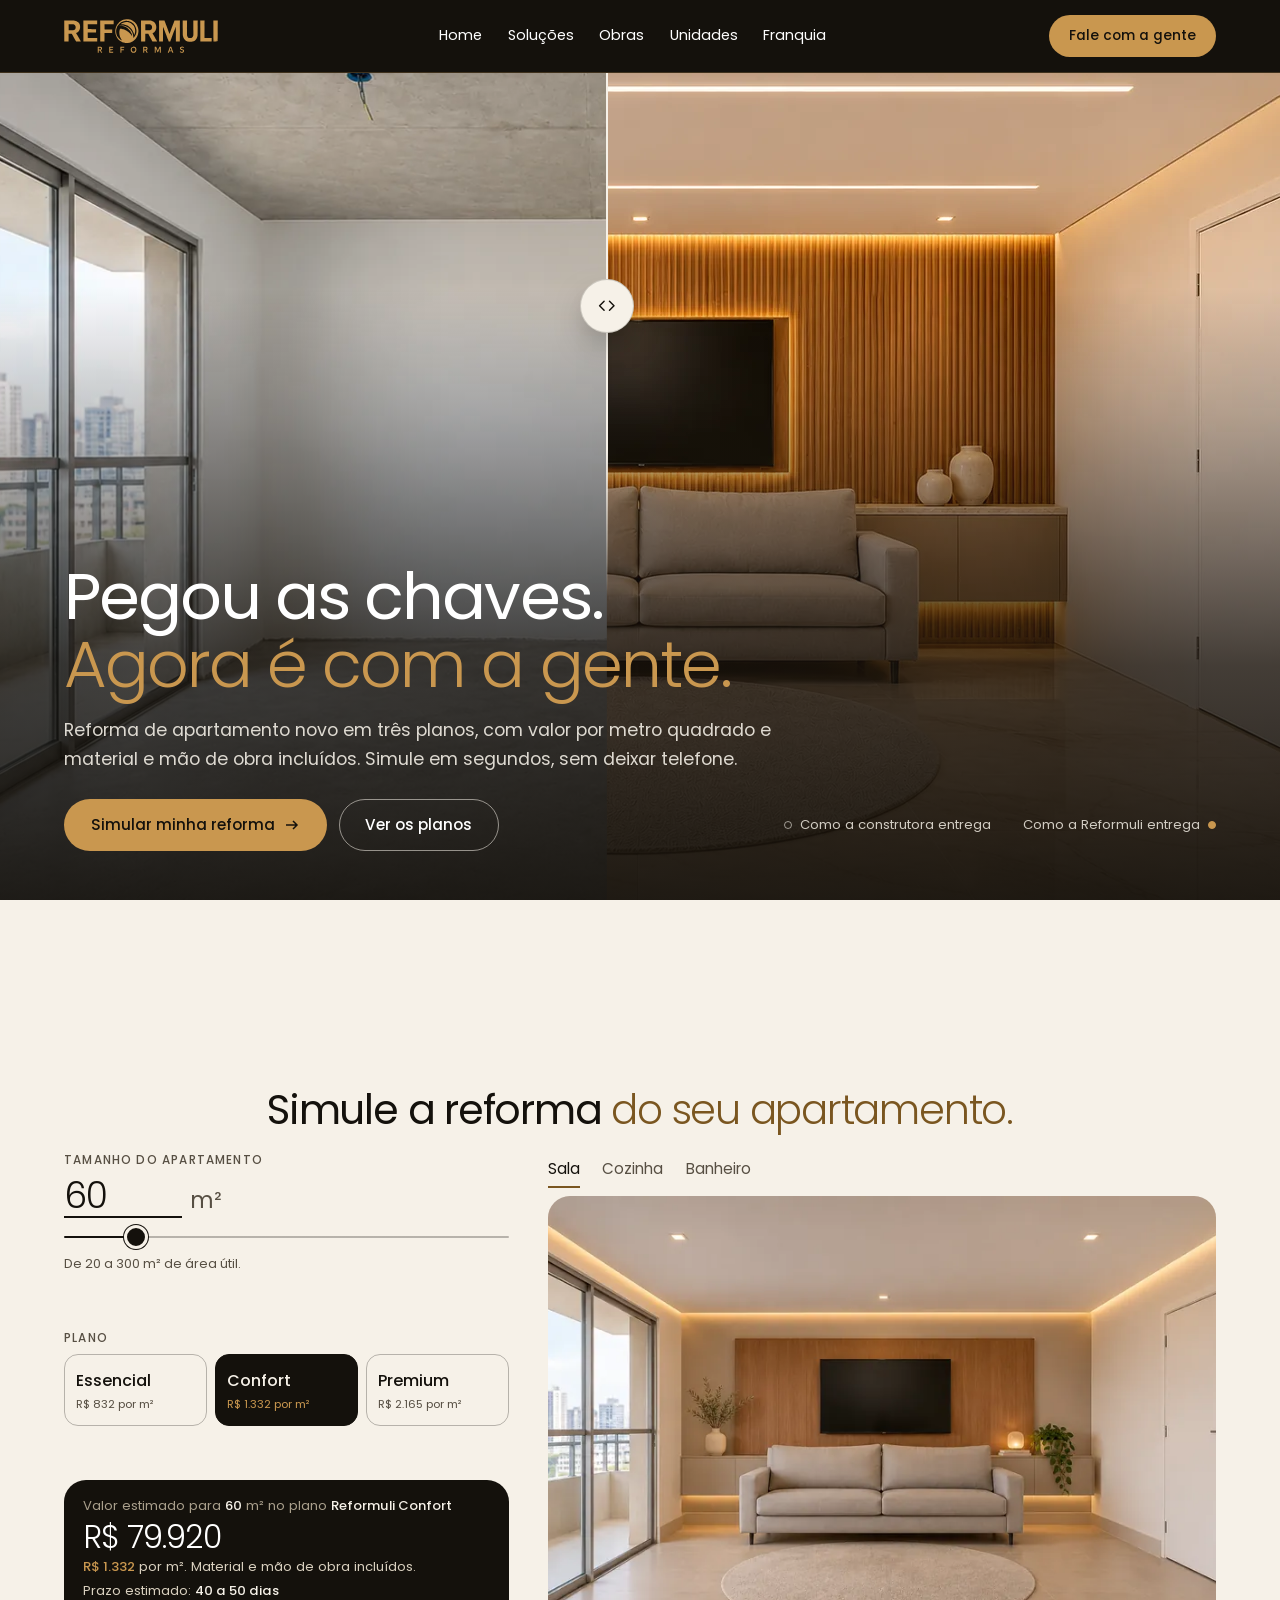
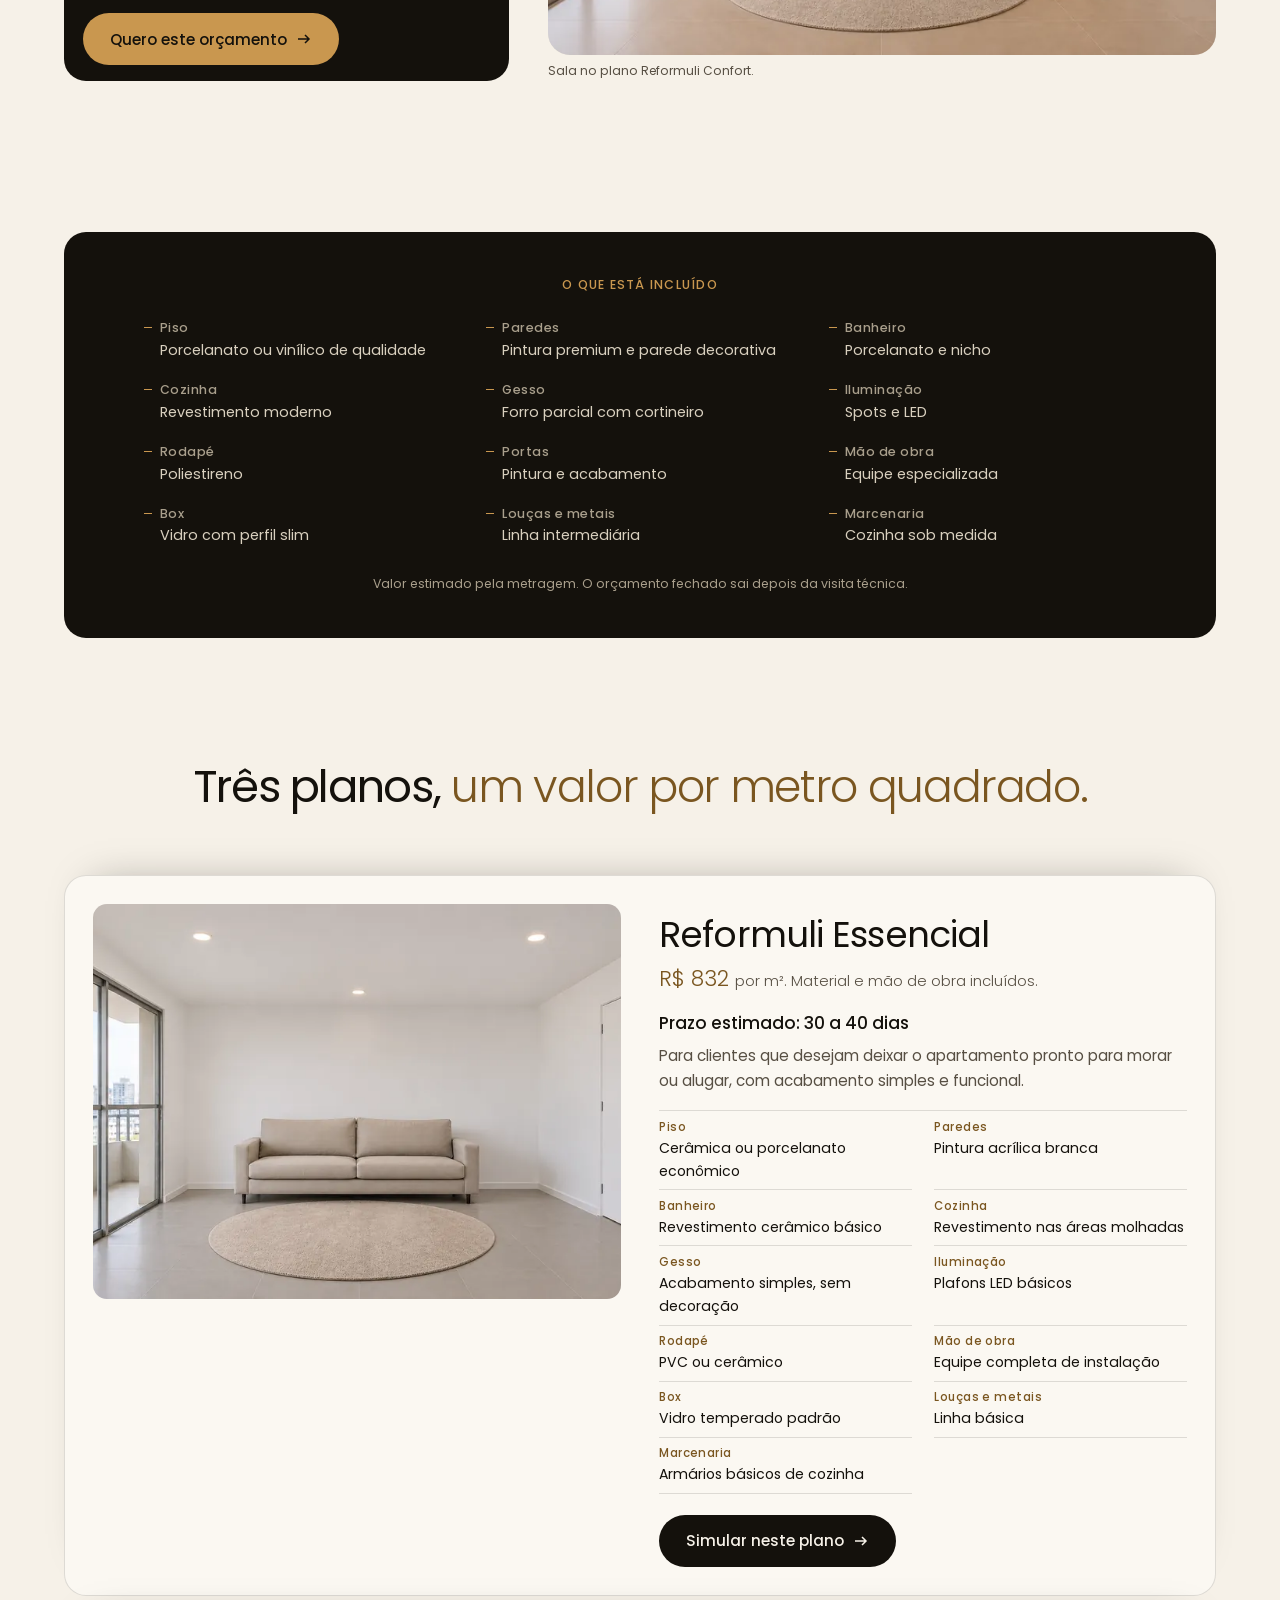
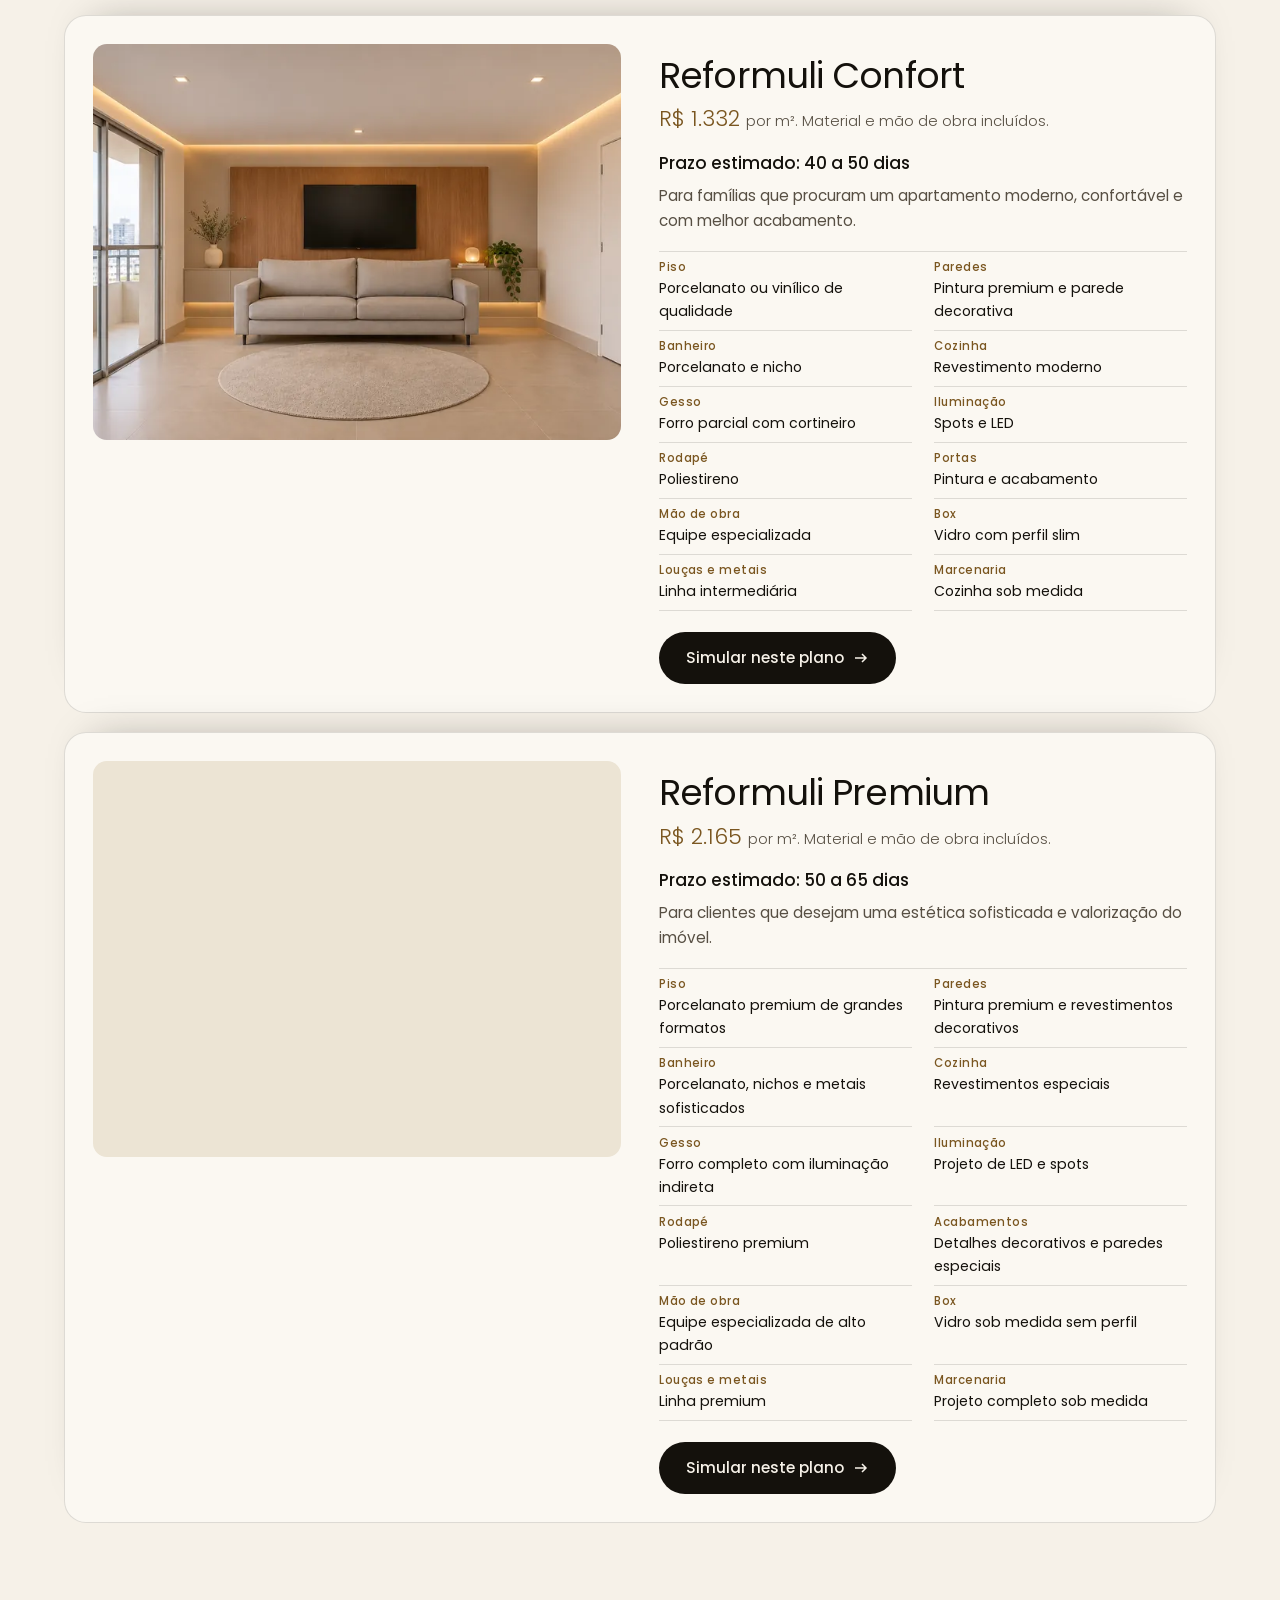
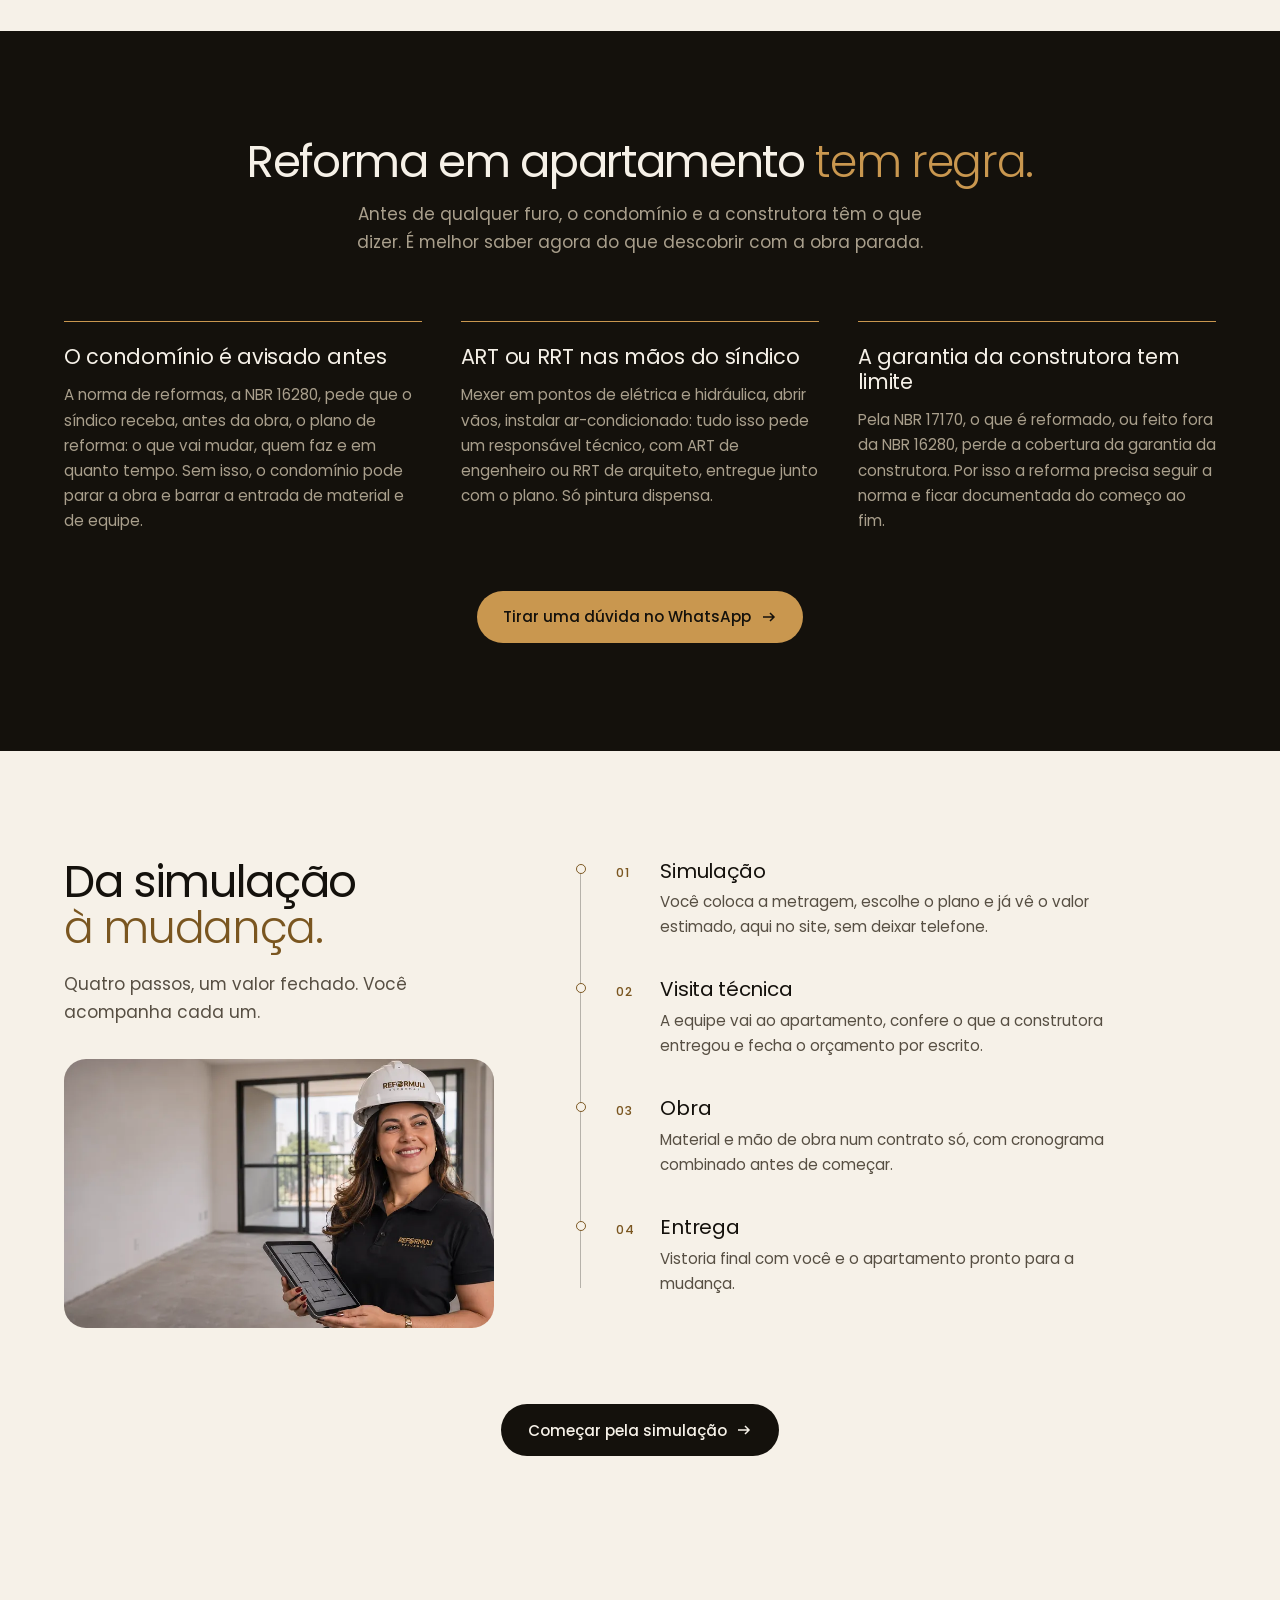
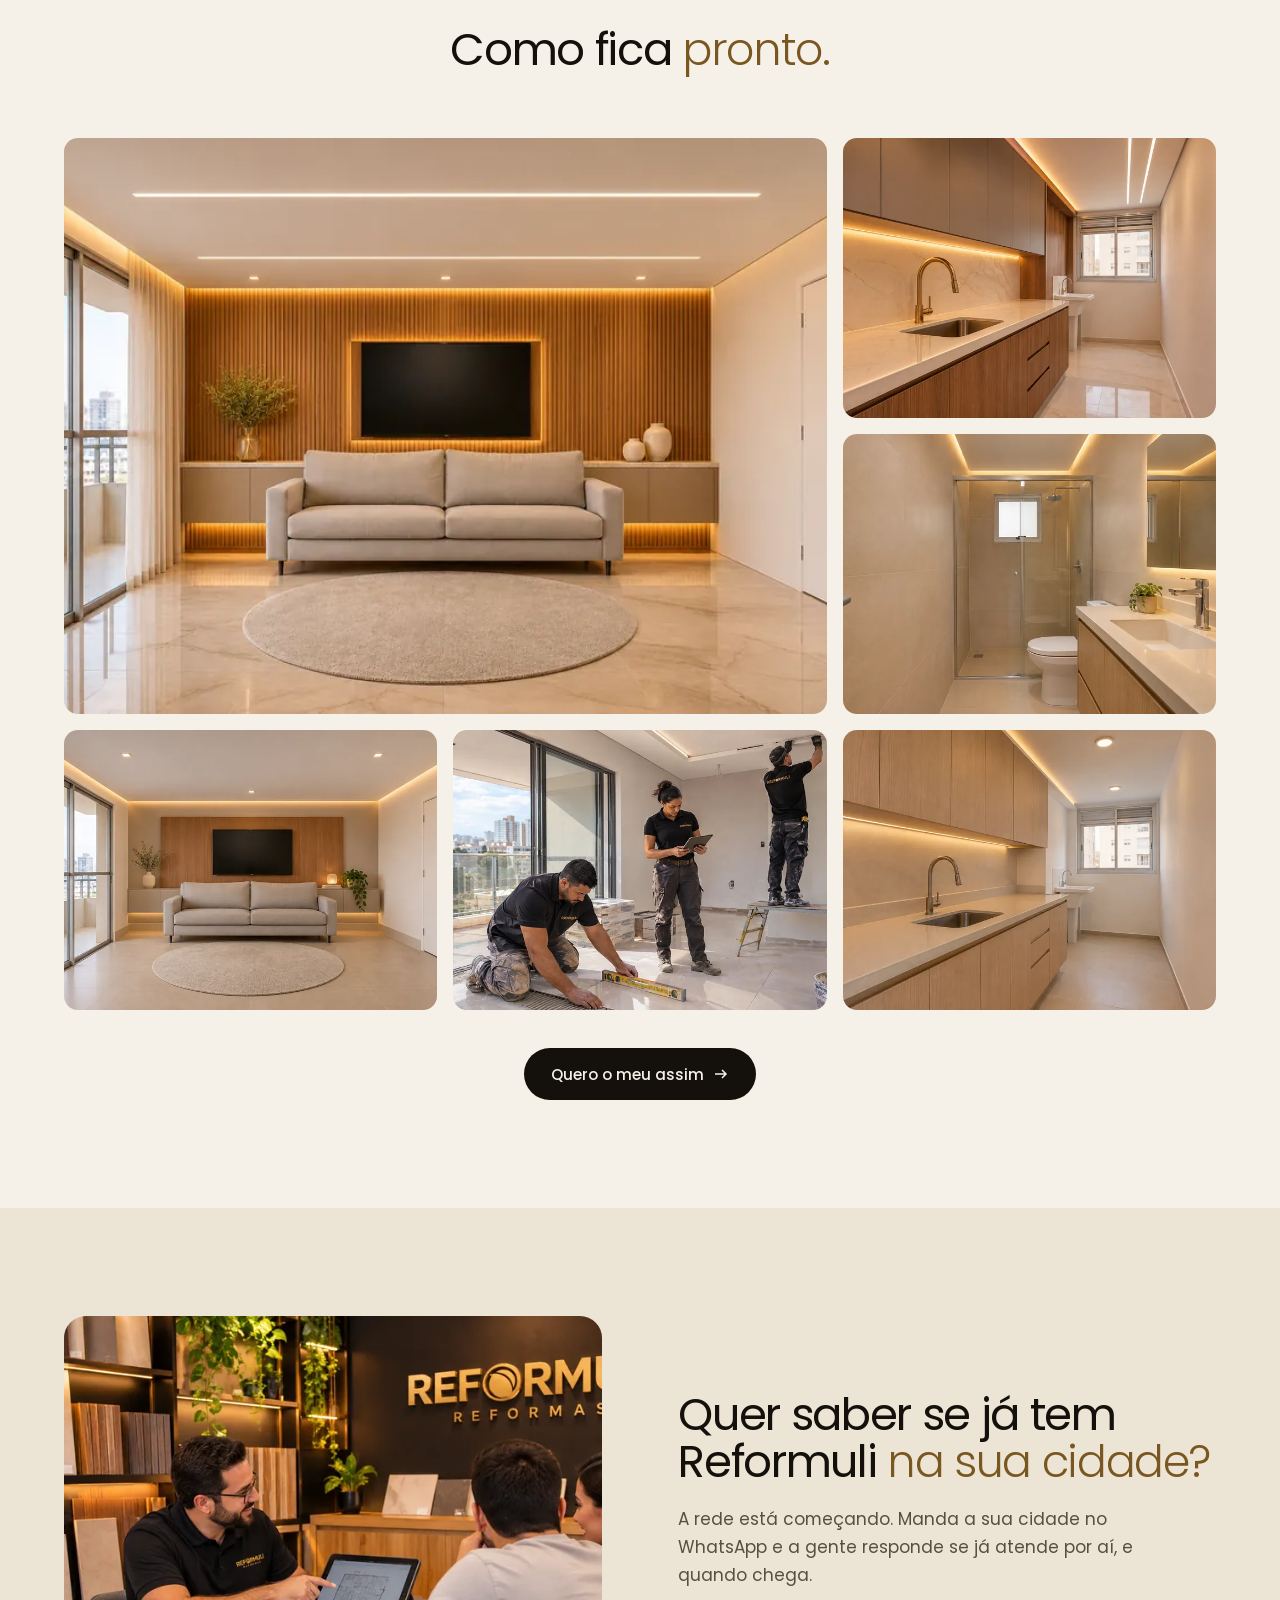
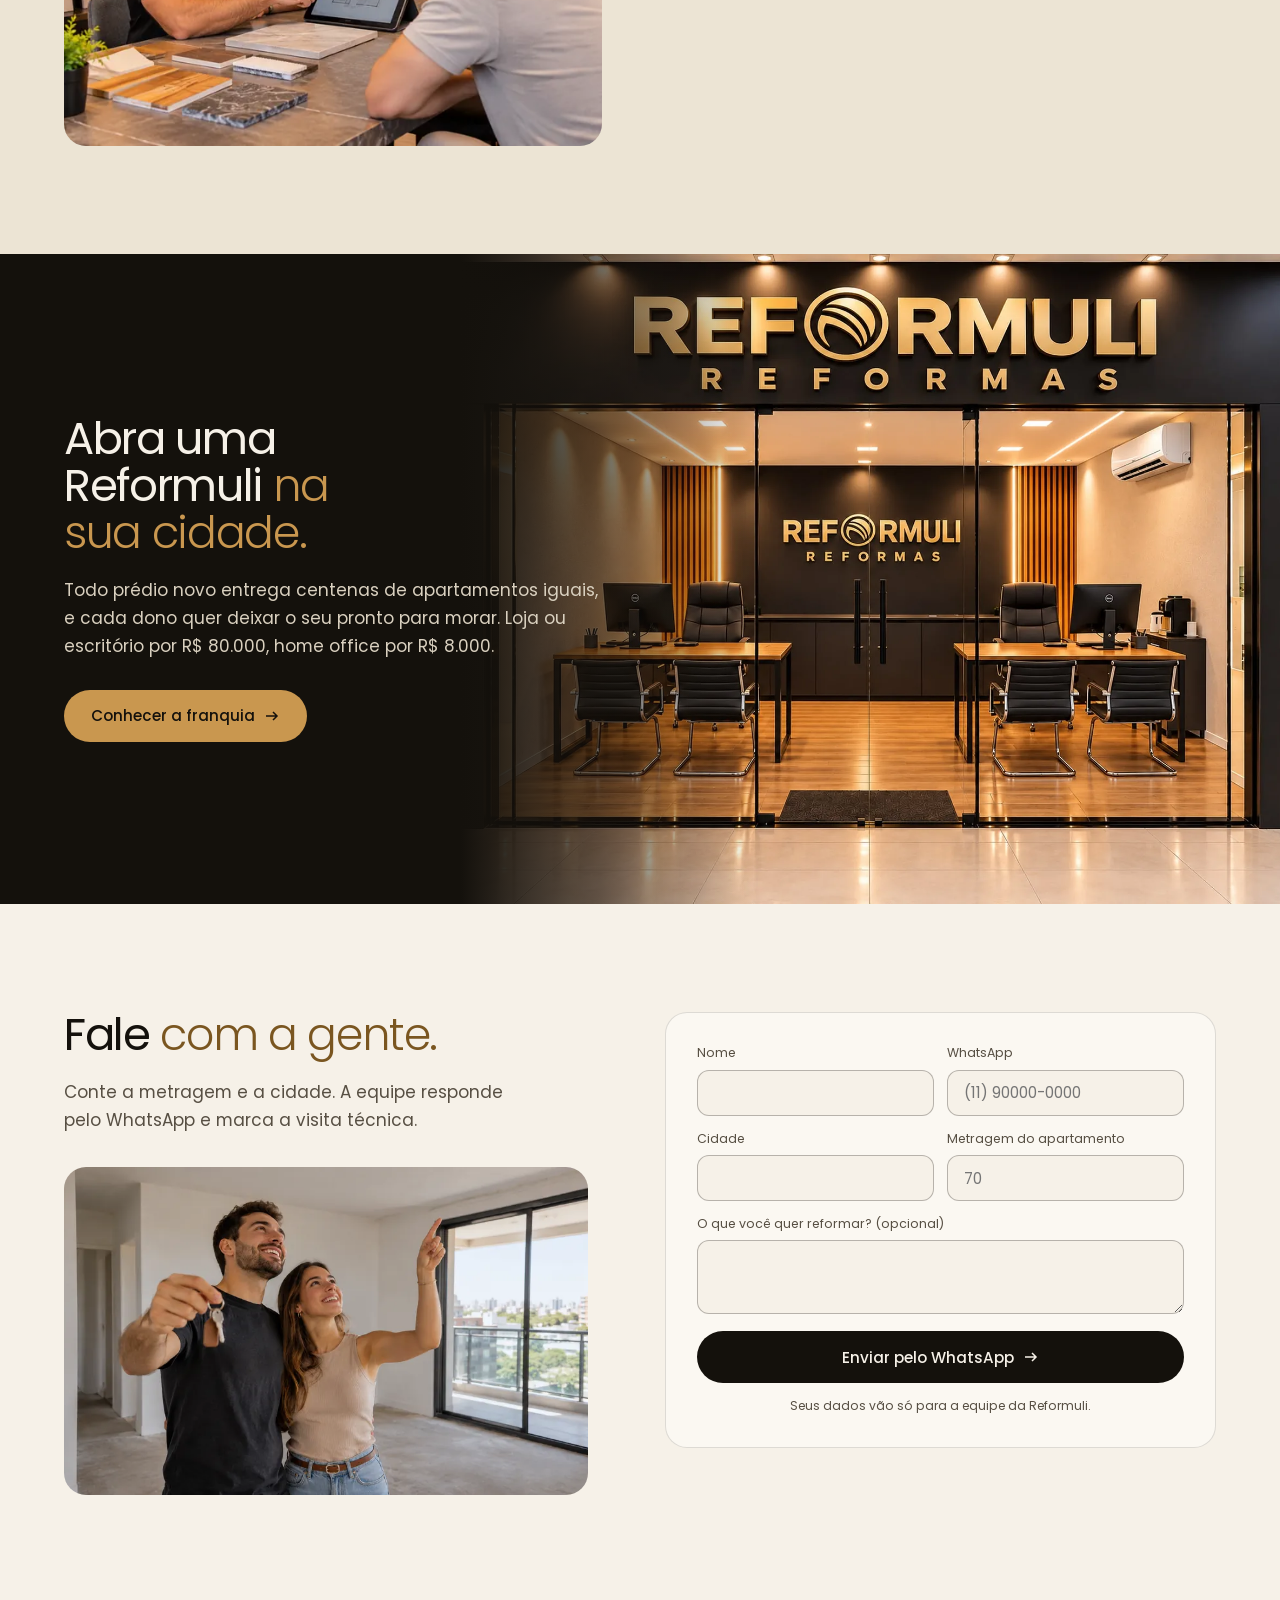
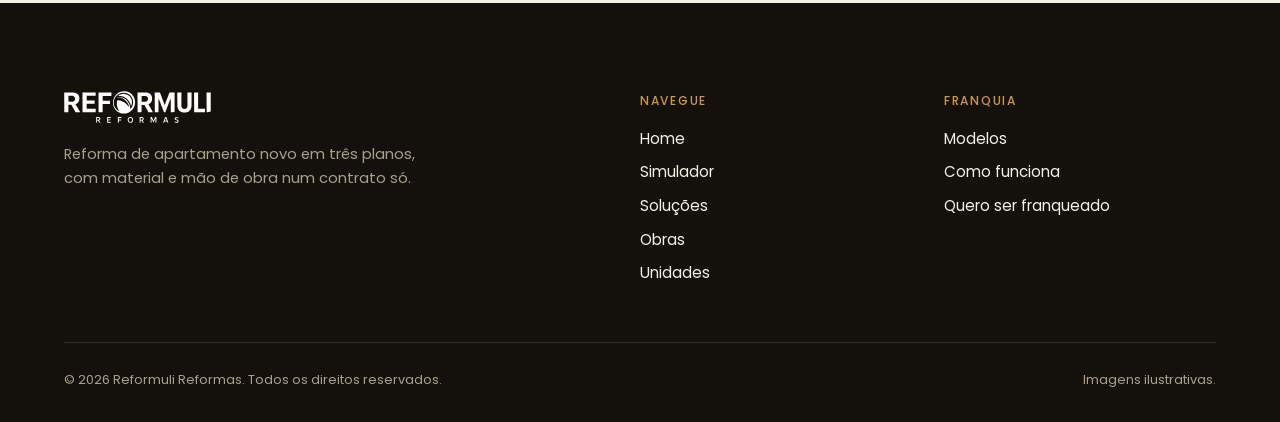
==== commit ca74a51e: "feat(franchise): replace storefront photo with client office image Co-Authored-By: Claude Opus 5.5 <" ====
--- a/index.html
+++ b/index.html
@@ -30,7 +30,7 @@
 <link rel="preload" as="image" imagesrcset="/assets/img/rf-sala-3-900.webp 900w, /assets/img/rf-sala-3-1600.webp 1600w" imagesizes="(max-width:860px) 1500px, 100vw" fetchpriority="high">
 <link rel="preload" as="image" imagesrcset="/assets/img/rf-sala-0b-900.webp 900w, /assets/img/rf-sala-0b-1600.webp 1600w" imagesizes="(max-width:860px) 1500px, 100vw" fetchpriority="high">
 <script>document.documentElement.classList.add('js')</script>
-<style>@font-face{font-family:"Poppins";src:url(/assets/fonts/poppins-300.woff2) format("woff2");font-weight:300;font-display:swap}@font-face{font-family:"Poppins";src:url(/assets/fonts/poppins-400.woff2) format("woff2");font-weight:400;font-display:swap}@font-face{font-family:"Poppins";src:url(/assets/fonts/poppins-500.woff2) format("woff2");font-weight:500;font-display:swap}@font-face{font-family:"Poppins Reserva";src:local("Arial");size-adjust:112.5%;ascent-override:93%;descent-override:31%;line-gap-override:9%}:root{--bg:#F6F1E8;--bg-2:#ECE4D4;--paper:#FBF8F2;--ink:#14110C;--ink-2:#2A2520;--muted:#574F43;--line:rgba(20,17,12,.13);--line-2:rgba(20,17,12,.28);--bronze:#7A5620;--gold:#C9974F;--gold-hi:#E3B96C;--on-dark:#F6F1E8;--on-dark-2:#D9D0BF;--on-dark-muted:#A99F8C;--dark-line:rgba(246,241,232,.14);--font:"Poppins","Poppins Reserva",Arial,sans-serif;--t-hero:clamp(2.5rem,5.1vw,5.1rem);--t-h2:clamp(1.9rem,3.5vw,3.5rem);--t-body:clamp(.98rem,.94rem + .2vw,1.06rem);--gutter:clamp(1.25rem,5vw,4rem);--maxw:1320px;--section-py:clamp(5rem,12vh,9rem);--radius:22px;--radius-s:14px;--pill:999px;--ease-out:cubic-bezier(.2,.8,.3,1);--ease-inout:cubic-bezier(.7,0,.2,1)}*,*::before,*::after{box-sizing:border-box}html{-webkit-text-size-adjust:100%;scroll-padding-top:4.5rem;scroll-behavior:smooth}body{margin:0;background:var(--bg);color:var(--ink);font:400 var(--t-body)/1.65 var(--font);-webkit-font-smoothing:antialiased;overflow-x:clip}img,svg{display:block;max-width:100%}a{color:inherit;text-decoration:none}button,input,select,textarea{font:inherit;color:inherit}h1,h2,h3,p,figure{margin:0}h1,h2{font-weight:400;letter-spacing:-.03em;line-height:1.04;text-wrap:balance}h1 em,h2 em{font-style:normal;font-weight:300;color:var(--bronze)}h3{font-weight:400;letter-spacing:-.015em;line-height:1.2;font-size:1.3rem}.wrap{width:100%;max-width:var(--maxw);margin-inline:auto;padding-inline:var(--gutter)}:focus-visible{outline:2px solid var(--bronze);outline-offset:3px;border-radius:6px}::selection{background:var(--gold);color:var(--ink)}.dark{background:var(--ink);color:var(--on-dark)}.dark h1 em,.dark h2 em{color:var(--gold)}.dark::selection{background:var(--gold);color:var(--ink)}.dark:focus-visible{outline-color:var(--gold)}.btn{display:inline-flex;align-items:center;justify-content:center;gap:.6rem;height:3.25rem;padding:0 1.6rem;border-radius:var(--pill);font-weight:500;font-size:.95rem;white-space:nowrap;border:1px solid transparent;cursor:pointer;transition:background-color .35s var(--ease-out),color .35s var(--ease-out),border-color .35s var(--ease-out),transform .35s var(--ease-out)}.btn svg{width:1rem;height:1rem;flex:none;transition:transform .35s var(--ease-out)}.btn:hover svg{transform:translateX(3px)}.btn:active{transform:scale(.98)}.btn--pri{background:var(--ink);color:var(--bg)}.btn--pri:hover{background:var(--ink-2)}.btn--line{border-color:var(--line-2);color:var(--ink)}.btn--line:hover{border-color:var(--ink)}.btn--gold{background:var(--gold);color:var(--ink)}.btn--gold:hover{background:var(--gold-hi)}.dark .btn--pri{background:var(--bg);color:var(--ink)}.dark .btn--pri:hover{background:#fff}.dark .btn--line{border-color:rgba(246,241,232,.35);color:var(--on-dark)}.dark .btn--line:hover{border-color:var(--on-dark)}.ctas{display:flex;flex-wrap:wrap;gap:.75rem}.ctas--center{justify-content:center;margin-top:clamp(2.4rem,5vw,3.6rem)}.top{position:fixed;inset:0 0 auto 0;z-index:50;transition:background-color .4s var(--ease-out),border-color .4s var(--ease-out),box-shadow .4s}.top__in{display:flex;align-items:center;justify-content:space-between;gap:1.5rem;height:4.5rem}.top.solid{background:rgba(246,241,232,.86);-webkit-backdrop-filter:blur(14px);backdrop-filter:blur(14px);border-bottom:1px solid var(--line)}.brand{display:flex;align-items:center;flex:none}.brand img{height:2.1rem;width:auto}.nav{display:flex;align-items:center;gap:1.6rem}.nav a:not(.btn){position:relative;padding:.3rem 0;font-size:.9rem;color:var(--ink-2)}.nav a:not(.btn)::after{content:"";position:absolute;left:0;right:0;bottom:0;height:1px;background:var(--bronze);transform:scaleX(0);transform-origin:left;transition:transform .35s var(--ease-out)}.nav a:not(.btn):hover::after,.nav a[aria-current="page"]::after{transform:scaleX(1)}.nav .btn{height:2.6rem;padding:0 1.2rem;font-size:.86rem}.burger{display:none;width:2.9rem;height:2.9rem;border-radius:50%;border:1px solid var(--line-2);background:none;cursor:pointer;position:relative}.burger span{position:absolute;left:50%;width:1.1rem;height:1.5px;background:var(--ink);transform:translateX(-50%);transition:transform .35s var(--ease-out),top .35s var(--ease-out)}.burger span:first-child{top:42%}.burger span:last-child{top:58%}.menu-open .burger span:first-child{top:50%;transform:translateX(-50%) rotate(45deg)}.menu-open .burger span:last-child{top:50%;transform:translateX(-50%) rotate(-45deg)}@media (min-width:1081px){.nav{flex:1}.nav>a:first-child{margin-left:auto}.nav>.btn{margin-left:auto}}.hero{padding-top:calc(4.5rem + clamp(1.8rem,4vh,3rem));padding-bottom:clamp(2rem,4vw,3rem)}.hero__head,.fhero__head{display:grid;grid-template-columns:1.15fr .85fr;gap:1.5rem 4rem;align-items:end;margin-bottom:clamp(1.5rem,3vw,2.4rem)}.hero h1,.fhero h1{font-size:var(--t-hero);max-width:12ch}.hero__side p{color:var(--muted);max-width:30rem;font-size:clamp(1rem,.95rem + .25vw,1.12rem)}.hero__side .ctas{margin-top:1.5rem}.cmpr{position:relative;height:clamp(360px,calc(100svh - 24.5rem),720px);border-radius:var(--radius);overflow:hidden;background:var(--bg-2);touch-action:pan-y;user-select:none;-webkit-user-select:none;cursor:ew-resize;--p:50%}.cmpr__depois,.cmpr__antes{position:absolute;inset:0}.cmpr__antes{clip-path:inset(0 calc(100% - var(--p)) 0 0)}.cmpr__img{width:100%;height:100%;object-fit:cover;object-position:50% 42%;pointer-events:none;-webkit-user-drag:none}.cmpr__linha{position:absolute;top:0;bottom:0;left:var(--p);width:2px;margin-left:-1px;background:var(--bg);box-shadow:0 0 0 1px rgba(20,17,12,.12)}.cmpr__handle{position:absolute;top:50%;left:var(--p);width:3.4rem;height:3.4rem;margin:-1.7rem 0 0 -1.7rem;padding:0;border-radius:50%;border:1px solid rgba(20,17,12,.18);background:var(--bg);color:var(--ink);display:grid;place-items:center;cursor:ew-resize;box-shadow:0 14px 34px -12px rgba(0,0,0,.55);transition:transform .3s var(--ease-out),background-color .3s}.cmpr__handle svg{width:1.35rem;height:1.35rem}.cmpr__handle::after{content:"";position:absolute;inset:-7px;border-radius:50%;border:1.5px solid var(--gold);opacity:0;animation:anel 2.4s var(--ease-out) 1.2s 3}@keyframes anel{0%{opacity:.9;transform:scale(.7)}70%{opacity:0;transform:scale(1.35)}100%{opacity:0;transform:scale(1.35)}}.cmpr.drag .cmpr__handle,.cmpr__handle:hover{transform:scale(1.08);background:#fff}.cmpr.drag .cmpr__handle::after{animation:none}.cmpr__labels{display:flex;justify-content:space-between;gap:1rem;margin-top:.9rem;font-size:.82rem;color:var(--muted)}.cmpr__labels span:first-child,.cmpr__labels span:last-child{display:flex;align-items:center;gap:.5rem}.cmpr__labels span:first-child::before,.cmpr__labels span:last-child::after{content:"";width:.5rem;height:.5rem;border-radius:50%;border:1px solid var(--line-2)}.cmpr__labels span:last-child::after{background:var(--gold);border-color:var(--gold)}.cmpr__dica{color:var(--bronze)}.sec{position:relative;padding-block:var(--section-py)}.sec--tight{padding-top:clamp(3rem,7vh,5rem)}.sec--band{background:var(--bg-2)}.sec__head{display:grid;grid-template-columns:1.05fr .95fr;gap:1rem 3rem;align-items:end;margin-bottom:clamp(2.4rem,5vw,4rem)}.sec__head h2{font-size:var(--t-h2);max-width:14ch}.sec__head p{color:var(--muted);max-width:32rem;justify-self:end}.dark .sec__head p{color:var(--on-dark-muted)}.sec__head--left{grid-template-columns:1fr;max-width:46rem}.sec__head--left p{justify-self:start}.sec__head--center{grid-template-columns:1fr;text-align:center}.sec__head--center h2{margin-inline:auto}.js .rv{opacity:0;transform:translate3d(0,22px,0);transition:opacity .8s var(--ease-out),transform 1s var(--ease-out)}.js .rv.in{opacity:1;transform:none}.js .rv[data-d="1"]{transition-delay:.08s}.js .rv[data-d="2"]{transition-delay:.16s}.js .rv[data-d="3"]{transition-delay:.24s}.sim{display:grid;grid-template-columns:minmax(0,.8fr) minmax(0,1.2fr);gap:clamp(1.5rem,3vw,3rem);align-items:start}.sim__ctl{position:sticky;top:5.5rem;display:grid;gap:1.8rem}.ctl label,.ctl__label{display:block;margin:0 0 .7rem;font-size:.78rem;font-weight:500;letter-spacing:.1em;text-transform:uppercase;color:var(--muted)}.ctl__m2{display:flex;align-items:baseline;gap:.5rem}.ctl__m2 input{width:7.4rem;padding:0;border:0;border-bottom:2px solid var(--ink);border-radius:0;background:none;font-size:clamp(2.6rem,4vw,3.6rem);font-weight:300;letter-spacing:-.03em;line-height:1.1;font-variant-numeric:tabular-nums;-moz-appearance:textfield}.ctl__m2 input::-webkit-outer-spin-button,.ctl__m2 input::-webkit-inner-spin-button{-webkit-appearance:none;margin:0}.ctl__m2 input:focus{outline:none;border-color:var(--bronze)}.ctl__m2 span{font-size:1.4rem;color:var(--muted)}.ctl__range{--f:16%;width:100%;margin:1.1rem 0 0;height:2px;border-radius:2px;appearance:none;-webkit-appearance:none;background:linear-gradient(90deg,var(--ink) var(--f),var(--line-2) var(--f));cursor:pointer}.ctl__range::-webkit-slider-thumb{-webkit-appearance:none;width:1.5rem;height:1.5rem;border-radius:50%;background:var(--ink);border:3px solid var(--bg);box-shadow:0 0 0 1px var(--ink);cursor:grab}.ctl__range::-moz-range-thumb{width:1.1rem;height:1.1rem;border-radius:50%;background:var(--ink);border:3px solid var(--bg);box-shadow:0 0 0 1px var(--ink);cursor:grab}.ctl__range:active::-webkit-slider-thumb{cursor:grabbing}.ctl__range:focus-visible{outline:none}.ctl__range:focus-visible::-webkit-slider-thumb{box-shadow:0 0 0 2px var(--bronze)}.ctl__dica{margin-top:.6rem;font-size:.8rem;color:var(--muted)}.seg{display:grid;grid-template-columns:repeat(3,1fr);gap:.5rem}.seg__b{display:flex;flex-direction:column;gap:.15rem;padding:.8rem .7rem;border:1px solid var(--line-2);border-radius:var(--radius-s);background:transparent;text-align:left;cursor:pointer;transition:background-color .35s var(--ease-out),color .35s var(--ease-out),border-color .35s var(--ease-out)}.seg__b b{font-weight:500;font-size:1rem}.seg__b small{font-size:.7rem;line-height:1.35;color:var(--muted)}.seg__b:hover{border-color:var(--ink)}.seg__b[aria-pressed="true"]{background:var(--ink);color:var(--bg);border-color:var(--ink)}.seg__b[aria-pressed="true"] small{color:var(--gold)}.ctl__aviso{font-size:.8rem;color:var(--muted)}.ctl__aviso .sim__exemplo,.ctl__aviso .sim__exemplo{color:var(--bronze);font-weight:500}.sim__out{display:grid;gap:1rem}.tabs{display:flex;gap:1.4rem;margin-bottom:.8rem}.tabs__b{padding:.3rem 0;border:0;border-bottom:2px solid transparent;background:none;font-size:.95rem;color:var(--muted);cursor:pointer;transition:color .3s,border-color .3s}.tabs__b:hover{color:var(--ink)}.tabs__b[aria-pressed="true"]{color:var(--ink);border-color:var(--bronze)}.sim__palco{position:relative;aspect-ratio:16/9;border-radius:var(--radius);overflow:hidden;background:var(--bg-2)}.sim__palco img{position:absolute;inset:0;width:100%;height:100%;object-fit:cover;opacity:0;transform:scale(1.04);transition:opacity .9s var(--ease-out),transform 1.8s var(--ease-out)}.sim__palco img.on{opacity:1;transform:scale(1)}.sim__legenda{margin-top:.6rem;font-size:.8rem;color:var(--muted)}.sim__card{padding:clamp(1.4rem,2.6vw,2.2rem);border-radius:var(--radius)}.sim__para{font-size:.9rem;color:var(--on-dark-muted)}.sim__para b{font-weight:500;color:var(--on-dark)}.sim__total{margin-top:.5rem;font-size:clamp(1.9rem,3.1vw,2.9rem);font-weight:300;letter-spacing:-.03em;line-height:1.1;font-variant-numeric:tabular-nums;color:#fff}.sim__total i{font-style:normal;font-size:.5em;color:var(--on-dark-muted);margin:0 .15em}.sim__base{margin-top:.4rem;font-size:.9rem;color:var(--on-dark-2)}.sim__base .sim__m2valor{color:var(--gold);font-weight:500}.sim__dados{display:grid;grid-template-columns:auto 1fr;gap:1rem 1.6rem;margin:1.3rem 0 0;padding:1.1rem 0 0;border-top:1px solid var(--dark-line)}.sim__dados div{display:contents}.sim__dados dt{font-size:.78rem;font-weight:500;letter-spacing:.08em;text-transform:uppercase;color:var(--on-dark-muted);padding-top:.15rem;white-space:nowrap}.sim__dados dd{margin:0;font-size:.95rem;color:var(--on-dark)}.sim__dados .sim__prazo{font-size:1.05rem;font-weight:500}.sim__inclui li b{display:block;font-weight:500;font-size:.78rem;letter-spacing:.04em;color:var(--on-dark-muted)}.split{position:relative;height:6px;margin-top:1.3rem;border-radius:3px;background:var(--on-dark-2);overflow:hidden}.split i{position:absolute;inset:0;width:var(--w,58%);background:var(--gold);transition:width .6s var(--ease-out)}.sim__parts{display:grid;grid-template-columns:1fr 1fr;gap:1rem;margin:.9rem 0 0;padding:0}.sim__parts dt{display:flex;align-items:center;gap:.5rem;font-size:.8rem;color:var(--on-dark-muted)}.sim__parts dt::before{content:"";width:.6rem;height:.6rem;border-radius:2px;background:var(--gold)}.sim__parts div:last-child dt::before{background:var(--on-dark-2)}.sim__parts dd{margin:.25rem 0 0;font-size:clamp(.98rem,1.1vw,1.1rem);font-variant-numeric:tabular-nums}.sim__h{margin-top:1.6rem;padding-top:1.3rem;border-top:1px solid var(--dark-line);font-size:.78rem;font-weight:500;letter-spacing:.1em;text-transform:uppercase;color:var(--gold)}.sim__inclui{margin:.8rem 0 0;padding:0;list-style:none;columns:2;column-gap:1.6rem;font-size:.9rem;color:var(--on-dark-2)}.sim__inclui li{position:relative;break-inside:avoid;padding:.3rem 0 .3rem 1rem}.sim__inclui li::before{content:"";position:absolute;left:0;top:.95em;width:.5rem;height:1px;background:var(--gold)}.sim__nota{margin-top:.7rem;font-size:.86rem;color:var(--on-dark-muted)}.sim__card .ctas{margin-top:1.5rem}.sim__aviso{margin-top:1rem;font-size:.78rem;color:var(--on-dark-muted)}.sim__aviso .sim__exemplo{color:var(--gold)}.num{transition:color .3s}.num.run{color:var(--gold)}.pads{display:grid;gap:1.2rem}.pad{position:sticky;top:calc(5.5rem + var(--i,0) * 1.2rem);display:grid;grid-template-columns:1fr 1fr;gap:clamp(1.4rem,3vw,3rem);align-items:start;padding:clamp(1.2rem,2.2vw,1.8rem);border:1px solid var(--line);border-radius:var(--radius);background:var(--paper);box-shadow:0 -18px 40px -30px rgba(20,17,12,.4)}.pad__ph{aspect-ratio:4/3;border-radius:var(--radius-s);overflow:hidden;background:var(--bg-2)}.pad__ph img{width:100%;height:100%;object-fit:cover}.pad__ph:empty{display:none}.pad__n{font-size:.78rem;font-weight:500;letter-spacing:.2em;color:var(--bronze)}.pad h3{margin-top:.6rem;font-size:clamp(1.8rem,2.8vw,2.6rem);letter-spacing:-.025em}.pad__m2{margin-top:.3rem;font-size:clamp(1.15rem,1.7vw,1.45rem);font-weight:300;color:var(--bronze);font-variant-numeric:tabular-nums}.pad__m2 small{font-size:.68em;color:var(--muted)}.pad__prazo{margin-top:.8rem;font-weight:500}.pad__perfil{margin-top:.3rem;color:var(--muted);font-size:.95rem}.pad__lista{display:grid;grid-template-columns:1fr 1fr;gap:0 1.4rem;margin:1.1rem 0 0;padding:0;list-style:none;border-top:1px solid var(--line);font-size:.88rem}.pad__lista li{padding:.4rem 0;border-bottom:1px solid var(--line)}.pad__lista li b{display:block;font-weight:500;font-size:.72rem;letter-spacing:.04em;color:var(--bronze)}.pad .btn{margin-top:1.3rem}.regras{display:grid;grid-template-columns:repeat(3,1fr);gap:clamp(1.5rem,3vw,3rem)}.regra{padding-top:1.4rem;border-top:1px solid var(--gold)}.regra h3{font-size:1.3rem}.regra p{margin-top:.8rem;color:var(--on-dark-muted);font-size:.95rem}#regras>.wrap>p{margin-top:2rem;color:var(--on-dark-2);max-width:40rem}.como{display:grid;grid-template-columns:.8fr 1.2fr;gap:clamp(2rem,6vw,6rem);align-items:start}.como__txt{position:sticky;top:6rem}.como__cta{grid-column:1/-1;margin-top:0}.como__txt h2{font-size:var(--t-h2)}.como__txt>p{margin-top:1.2rem;color:var(--muted);max-width:26rem}.como__txt .ctas{margin-top:1.8rem}.dark .como__txt>p{color:var(--on-dark-muted)}.steps{position:relative;margin:0;padding:0 0 0 2.8rem;list-style:none;display:grid;gap:2.4rem}.steps::before{content:"";position:absolute;left:.6rem;top:.5rem;bottom:.5rem;width:1px;background:var(--line-2)}.steps__fill{position:absolute;left:.6rem;top:.5rem;bottom:.5rem;width:1px;background:var(--bronze);transform-origin:top;transform:scaleY(var(--p,0))}.dark .steps::before{background:var(--dark-line)}.dark .steps__fill{background:var(--gold)}.step{position:relative;display:grid;grid-template-columns:2.2rem 1fr;gap:.6rem;align-items:start}.step::before{content:"";position:absolute;left:-2.8rem;top:.35rem;width:.62rem;height:.62rem;margin-left:.3rem;border-radius:50%;background:var(--bg);border:1px solid var(--bronze)}.dark .step::before{background:var(--ink);border-color:var(--gold)}.step b{padding-top:.3rem;font-weight:500;font-size:.78rem;letter-spacing:.14em;color:var(--bronze)}.dark .step b{color:var(--gold)}.step h3{font-size:1.25rem}.step p{margin-top:.4rem;color:var(--muted);font-size:.95rem;max-width:30rem}.dark .step p{color:var(--on-dark-muted)}.obras{display:grid;grid-template-columns:repeat(3,1fr);grid-auto-rows:minmax(12rem,auto);gap:1rem}.obra{position:relative;border-radius:var(--radius-s);overflow:hidden;background:var(--bg-2);aspect-ratio:4/3}.obra:first-child{grid-column:span 2;grid-row:span 2;aspect-ratio:auto}.obra--wide{grid-column:span 2;aspect-ratio:auto}.obra img{width:100%;height:100%;object-fit:cover;transition:transform 1.2s var(--ease-out)}.obra:hover img{transform:scale(1.035)}.obra figcaption{position:absolute;inset:auto 0 0 0;padding:2.2rem 1rem 1rem;font-size:.8rem;color:var(--on-dark);background:linear-gradient(transparent,rgba(20,17,12,.75));opacity:0;transition:opacity .4s var(--ease-out)}.obra:hover figcaption{opacity:1}.uni{display:grid;grid-template-columns:1fr 1fr;gap:clamp(2rem,6vw,6rem);align-items:center}.uni__ph{aspect-ratio:5/4;border-radius:var(--radius);overflow:hidden;background:var(--bg)}.uni__ph:empty{display:none}.uni__ph img{width:100%;height:100%;object-fit:cover}.uni h2{font-size:var(--t-h2)}.uni__txt>p{margin-top:1.3rem;color:var(--muted);max-width:30rem}.uni__txt .ctas{margin-top:1.8rem}.fran{position:relative;overflow:hidden;padding-block:clamp(6rem,18vh,11rem)}.fran__bg{position:absolute;inset:0}.fran__bg img{width:100%;height:100%;object-fit:cover;object-position:50% 40%;opacity:.5}.fran__bg::after{content:"";position:absolute;inset:0;background:linear-gradient(90deg,rgba(20,17,12,.96) 0%,rgba(20,17,12,.75) 45%,rgba(20,17,12,.2) 100%)}.fran__in{position:relative}.fran h2{font-size:var(--t-h2);max-width:14ch}.fran p{margin-top:1.3rem;max-width:34rem;color:var(--on-dark-2)}.fran .ctas{margin-top:1.8rem}.contact{display:grid;grid-template-columns:1fr 1.05fr;gap:clamp(2rem,6vw,6rem);align-items:start}.contact h2{font-size:var(--t-h2)}.contact__txt p{margin-top:1.3rem;color:var(--muted);max-width:28rem}.form{display:grid;grid-template-columns:1fr 1fr;gap:.8rem;padding:clamp(1.3rem,2.4vw,2rem);border:1px solid var(--line);border-radius:var(--radius);background:var(--paper)}.field{display:flex;flex-direction:column;gap:.35rem}.field--full{grid-column:1/-1}.field label{font-size:.78rem;color:var(--muted)}.field input,.field select,.field textarea{width:100%;height:2.9rem;padding:0 1rem;border-radius:12px;border:1px solid var(--line-2);background:var(--bg);font-size:.95rem;transition:border-color .3s var(--ease-out)}.field textarea{height:4.6rem;padding:.75rem 1rem;resize:vertical}.field select{appearance:none;-webkit-appearance:none;background-image:url("data:image/svg+xml,%3Csvg xmlns='http://www.w3.org/2000/svg' width='12' height='8' fill='none'%3E%3Cpath d='M1 1.5l5 5 5-5' stroke='%23574F43' stroke-width='1.4'/%3E%3C/svg%3E");background-repeat:no-repeat;background-position:right 1rem center;padding-right:2.4rem}.field input:focus,.field select:focus,.field textarea:focus{outline:none;border-color:var(--bronze)}.form .btn{grid-column:1/-1;width:100%;margin-top:.3rem}.form__note{grid-column:1/-1;font-size:.76rem;color:var(--muted);text-align:center}.foot{padding-block:clamp(3.5rem,7vw,5.5rem) 2rem}.foot__grid{display:grid;grid-template-columns:2fr 1fr 1fr;gap:2rem}.foot__brand img{height:2rem;width:auto}.foot__brand p{margin-top:1.2rem;color:var(--on-dark-muted);max-width:22rem;font-size:.92rem}.foot__h{margin:0 0 1rem;font-weight:500;font-size:.76rem;letter-spacing:.14em;text-transform:uppercase;color:var(--gold)}.foot ul{margin:0;padding:0;list-style:none;display:grid;gap:.55rem;font-size:.94rem}.foot a{transition:color .3s}.foot a:hover{color:var(--gold)}.foot__end{display:flex;justify-content:space-between;gap:1rem;margin-top:3.5rem;padding-top:1.6rem;border-top:1px solid var(--dark-line);font-size:.8rem;color:var(--on-dark-muted)}.zap{position:fixed;right:clamp(1rem,3vw,1.8rem);bottom:clamp(1rem,3vw,1.8rem);z-index:40;display:grid;place-items:center;width:3.5rem;height:3.5rem;border-radius:50%;background:var(--ink);color:var(--gold);box-shadow:0 0 0 1px rgba(246,241,232,.5),0 14px 30px -12px rgba(0,0,0,.6);transition:transform .3s var(--ease-out),background-color .3s}.zap svg{width:1.6rem;height:1.6rem}.zap:hover{transform:scale(1.06);background:var(--ink-2)}.thanks{min-height:100vh;min-height:100svh;display:grid;place-items:center;text-align:center;padding:2rem}.thanks img{height:2.4rem;width:auto;margin:0 auto 2.2rem}.thanks h1{font-size:clamp(1.8rem,4vw,2.8rem)}.thanks p{margin-top:1rem;color:var(--muted)}.spin{width:2.6rem;height:2.6rem;margin:2rem auto;border-radius:50%;border:1.5px solid var(--line-2);border-top-color:var(--bronze);animation:spin 1s linear infinite}@keyframes spin{to{transform:rotate(360deg)}}.thanks .ctas{justify-content:center;margin-top:1rem}.fhero{padding-top:calc(4.5rem + clamp(1.8rem,4vh,3rem))}.fhero__ph{aspect-ratio:21/9;border-radius:var(--radius);overflow:hidden;background:var(--bg-2)}.fhero__ph:empty{display:none}.fhero__ph img{width:100%;height:100%;object-fit:cover;object-position:50% 45%}.models{display:grid;grid-template-columns:1fr 1fr;gap:clamp(1rem,2.4vw,2rem)}.model{display:flex;flex-direction:column;border:1px solid var(--line);border-radius:var(--radius);overflow:hidden;background:var(--paper);transition:transform .5s var(--ease-out),border-color .4s}.model:hover{transform:translateY(-4px);border-color:var(--line-2)}.model__ph{aspect-ratio:16/10;background:var(--bg-2)}.model__ph:empty{display:none}.model__ph img{width:100%;height:100%;object-fit:cover}.model__body{display:flex;flex-direction:column;gap:1rem;padding:clamp(1.4rem,2.6vw,2.2rem);flex:1}.model__body h3{font-size:clamp(1.5rem,2.3vw,2.1rem);letter-spacing:-.025em}.model__body>p{color:var(--muted)}.model__preco{display:flex;align-items:baseline;gap:.7rem;margin-top:auto;padding-top:1rem;border-top:1px solid var(--line)}.model__preco small{font-size:.8rem;color:var(--muted);letter-spacing:.06em}.model__preco strong{font-weight:300;font-size:clamp(2rem,3.4vw,3rem);letter-spacing:-.03em;line-height:1;color:var(--bronze)}.model .btn{align-self:flex-start;margin-top:.4rem}.recebe{display:grid;grid-template-columns:1fr 1fr;gap:clamp(2rem,6vw,6rem);align-items:start}.recebe h2{font-size:var(--t-h2)}.recebe>div>p{margin-top:1.2rem;color:var(--on-dark-muted)}.recebe__lista{margin:0;padding:0;list-style:none;border-top:1px solid var(--dark-line)}.recebe__lista li{padding:.9rem 0 .9rem 1.4rem;border-bottom:1px solid var(--dark-line);position:relative;color:var(--on-dark-2)}.recebe__lista li::before{content:"";position:absolute;left:0;top:1.55rem;width:.6rem;height:1px;background:var(--gold)}@media (max-width:1080px){.nav a:not(.btn){display:none}}@media (max-width:860px){.nav{display:none}.burger{display:block}.menu-open .nav{display:flex;position:fixed;inset:4.5rem 0 auto 0;flex-direction:column;align-items:stretch;gap:.2rem;padding:1rem var(--gutter) 1.6rem;background:var(--bg);border-bottom:1px solid var(--line)}.menu-open .nav a:not(.btn){display:block;text-align:center;padding:.9rem 1rem;font-size:1rem}.menu-open .nav .btn{margin:.6rem 0 0;height:3.1rem}.menu-open .top{background:var(--bg)}.brand img{height:1.8rem}.cmpr__labels{font-size:.74rem}.cmpr__handle{width:3rem;height:3rem;margin:-1.5rem 0 0 -1.5rem}.sec__head,.sec__head--left{grid-template-columns:1fr;text-align:center;margin-bottom:clamp(1.6rem,5vw,2.6rem)}.sec__head h2{max-width:none;margin-inline:auto;font-size:clamp(1.9rem,calc(min(100vw - 2.5rem,90vw)*.1),2.7rem)}.sec__head p,.sec__head--left p{justify-self:center;margin-inline:auto}.uni h2,.contact h2,.como__txt h2,.recebe h2,.fran h2{font-size:clamp(1.9rem,calc(min(100vw - 2.5rem,90vw)*.1),2.7rem)}.ctas{justify-content:center}#simulador{padding-top:2.6rem}#simulador .sec__head{margin-bottom:1.2rem}#simulador .sec__head p{display:none}.sim{grid-template-columns:1fr;gap:.8rem}.sim__out{display:contents}.sim__foto{order:1}.sim__ctl{order:2;position:static;gap:1rem}.sim__card{order:3}.sim__palco{aspect-ratio:2/1}.tabs{justify-content:center;gap:1.6rem;margin-bottom:.6rem}.sim__legenda{text-align:center;font-size:.76rem}.ctl label,.ctl__label{margin-bottom:.3rem;font-size:.72rem}.ctl__m2{justify-content:center}.ctl__m2 input{width:6rem;font-size:2.3rem;text-align:center}.ctl__range{margin-top:.7rem}.ctl__dica,.ctl__aviso{display:none}.seg{gap:.4rem}.seg__b{padding:.6rem .5rem;align-items:center;text-align:center}.seg__b b{font-size:.95rem}.seg__b small{display:none}.sim__card{padding:1.2rem}.sim__total{font-size:clamp(1.55rem,calc(min(100vw - 2.5rem,90vw)*.085),2.2rem)}.sim__total i{font-size:.55em}.sim__inclui{columns:1}.pad{position:relative;top:auto;grid-template-columns:1fr;gap:1rem;text-align:center}.pad__lista{text-align:left;grid-template-columns:1fr}.sim__dados{grid-template-columns:1fr;gap:.6rem}.sim__dados dt{padding-top:0}.sim__dados dd{margin-bottom:.3rem}.pad .btn{margin-inline:auto}.regras{grid-template-columns:1fr;text-align:center}.como{grid-template-columns:1fr;text-align:center}.como__txt{position:static}.como__txt>p{margin-inline:auto}.steps{text-align:left;max-width:30rem;margin-inline:auto;gap:1.8rem}.obras{grid-template-columns:1fr 1fr;grid-auto-rows:auto}.obra,.obra:first-child,.obra--wide{grid-column:auto;grid-row:auto;aspect-ratio:4/3}.obra:first-child{grid-column:1/-1}.obra figcaption{opacity:1;font-size:.72rem;padding:1.6rem .8rem .7rem}.uni{grid-template-columns:1fr;text-align:center}.uni__ph{aspect-ratio:16/10}.uni__txt>p{margin-inline:auto}.fran{text-align:center}.fran h2,.fran p{margin-inline:auto}.fran__bg::after{background:linear-gradient(0deg,rgba(20,17,12,.96) 0%,rgba(20,17,12,.8) 60%,rgba(20,17,12,.5) 100%)}.contact{grid-template-columns:1fr;text-align:center}.contact__txt p{margin-inline:auto}.form{grid-template-columns:1fr;text-align:left}.foot__grid{grid-template-columns:1fr 1fr;text-align:center}.foot__brand{grid-column:1/-1}.foot__brand img,.foot__brand p{margin-inline:auto}.foot__end{flex-direction:column;align-items:center;text-align:center}.fhero{text-align:center}.fhero__head{grid-template-columns:1fr}.fhero h1{max-width:none;margin-inline:auto;font-size:clamp(2.3rem,calc(min(100vw - 2.5rem,90vw)*.115),3.3rem)}.fhero__ph{aspect-ratio:4/3}.models{grid-template-columns:1fr}.model__body{text-align:center;align-items:center}.model .btn{align-self:stretch}.recebe{grid-template-columns:1fr;text-align:center}.recebe__lista{text-align:left}}@media (max-width:600px){.ctas{display:grid;grid-template-columns:minmax(0,max-content);width:fit-content;max-width:100%;margin-inline:auto}.ctas>*{width:100%;justify-content:center;text-align:center}.sim__parts{gap:.6rem}.obras{grid-template-columns:1fr}}@media (max-width:420px){.btn{padding:0 1.25rem;font-size:.9rem}}@media (hover:none){.model:hover{transform:none}.obra figcaption{opacity:1}}@media (prefers-reduced-motion:reduce){html{scroll-behavior:auto}*,*::before,*::after{animation-duration:.01ms!important;animation-iteration-count:1!important;transition-duration:.01ms!important}.js .rv{opacity:1;transform:none}}.sim__resumo{padding:clamp(1.1rem,1.8vw,1.5rem);border-radius:var(--radius)}.sim__resumo .ctas{margin-top:1rem}.sim__resumo .sim__aviso{margin-top:.8rem}.sim__base--prazo{margin-top:.25rem}.sim__base--prazo b{font-weight:500;color:var(--on-dark)}.sim__h--topo{margin-top:0;padding-top:0;border-top:0}.sim__ctl{gap:1.2rem;top:5rem}.sim__foto{min-width:0}.foto-lado{margin:2rem 0 0;border-radius:var(--radius);overflow:hidden;background:var(--bg-2)}.foto-lado img{display:block;width:100%;height:auto;aspect-ratio:16/10;object-fit:cover}.zap{background:#25D366!important;color:#fff!important;border-color:transparent!important}.zap:hover{background:#1EBE5A!important}.fran{background:var(--ink)}.fran__bg{left:36%}.fran__bg img{opacity:1;object-position:42% 45%}.fran__bg::after{background:linear-gradient(90deg,var(--ink) 0%,rgba(20,17,12,.6) 20%,rgba(20,17,12,0) 52%)}@media (min-width:861px){#simulador{padding-block:clamp(2.6rem,6vh,4.4rem) clamp(3rem,7vh,5rem);scroll-margin-top:3.5rem}#simulador .sec__head{margin-bottom:clamp(1.2rem,3vh,2rem)}.ctl__m2 input{font-size:clamp(2.2rem,3.4vw,3.2rem)}.sim__total{font-size:clamp(1.9rem,2.8vw,2.7rem)}.sim__palco{aspect-ratio:16/10}}@media (max-width:860px){.sim__ctl{gap:.9rem}.obra figcaption{display:none}.foto-lado{margin:1.6rem auto 0;max-width:34rem}.fran{padding-top:0}.fran__bg{position:relative;left:0;aspect-ratio:16/10;margin-bottom:1.6rem}.fran__bg::after{background:linear-gradient(0deg,var(--ink) 0%,rgba(20,17,12,0) 40%)}}@media (min-width:861px) and (max-height:800px){#simulador .sec__head h2{font-size:clamp(1.8rem,2.6vw,2.4rem)}.ctl__dica{display:none}.sim__ctl{gap:.9rem}.sim__resumo{padding:1rem 1.2rem}}.top{background:rgba(246,241,232,.86);-webkit-backdrop-filter:blur(14px);backdrop-filter:blur(14px);border-bottom:1px solid var(--line)}.hero{position:relative;height:100vh;height:100svh;min-height:620px;padding:0;overflow:hidden;background:var(--ink);color:#fff}.hero .cmpr{position:absolute;inset:0;height:auto;border-radius:0;box-shadow:none;background:var(--ink)}.hero .cmpr__img{object-position:50% 45%}.cmpr__veu{position:absolute;inset:0;pointer-events:none;background:linear-gradient(0deg,rgba(20,17,12,.94) 0%,rgba(20,17,12,.76) 26%,rgba(20,17,12,.22) 54%,rgba(20,17,12,0) 68%)}.hero .cmpr__linha{-webkit-mask-image:linear-gradient(180deg,#000 50%,transparent 66%);mask-image:linear-gradient(180deg,#000 50%,transparent 66%)}.hero .cmpr__handle{top:34%}.hero__head{position:absolute;left:0;right:0;bottom:0;z-index:3;display:block;margin:0 auto;padding-bottom:clamp(2rem,5.5vh,3.4rem);pointer-events:none}.hero__head a{pointer-events:auto}.hero h1{max-width:none;color:#fff}.hero h1 em{display:block;color:var(--gold)}.hero__p{margin-top:1.1rem;max-width:47rem;color:rgba(246,241,232,.88);font-size:clamp(1rem,.95rem + .25vw,1.1rem);text-wrap:pretty}.hero__base{display:flex;align-items:center;justify-content:space-between;gap:1.4rem 2rem;margin-top:1.5rem}.hero .ctas{margin:0}.hero .btn--line{border-color:rgba(246,241,232,.55);color:#fff}.hero .btn--line:hover{border-color:#fff}.hero .cmpr__labels{gap:2rem;margin:0;color:rgba(246,241,232,.82);font-size:.82rem}.hero .cmpr__labels span:first-child::before{border-color:rgba(246,241,232,.6)}.sec__head--centro{display:block;max-width:none;text-align:center}.sec__head--centro h2{max-width:none;margin-inline:auto;text-wrap:balance}.sec__head--centro p{max-width:44rem;margin:1rem auto 0;text-wrap:balance}@media (min-width:861px){.sec__head--centro h2{white-space:nowrap}}@media (max-width:860px){.hero{min-height:600px}.hero__head{text-align:center;padding-inline:var(--gutter);padding-bottom:1.5rem}.hero h1{font-size:clamp(2rem,9.4vw,3rem)}.hero__p{margin:.8rem auto 0;font-size:.95rem}.hero__base{flex-direction:column;margin-top:1.1rem}.hero .ctas{justify-content:center}.hero .cmpr__labels{justify-content:space-between;gap:1rem;width:100%;font-size:.72rem}.hero .cmpr__handle{top:26%}.cmpr__veu{background:linear-gradient(0deg,rgba(20,17,12,.96) 0%,rgba(20,17,12,.86) 38%,rgba(20,17,12,.2) 58%,rgba(20,17,12,0) 66%)}.hero .cmpr__linha{-webkit-mask-image:linear-gradient(180deg,#000 38%,transparent 52%);mask-image:linear-gradient(180deg,#000 38%,transparent 52%)}}.zap{opacity:0;visibility:hidden;transform:translateY(.6rem) scale(.96);transition:opacity .3s var(--ease-out),transform .3s var(--ease-out),visibility .3s}.zap.ver{opacity:1;visibility:visible;transform:none}.zap.ver:hover{transform:scale(1.06)}@media (max-width:860px){.hero h1{font-size:clamp(1.6rem,7.9vw,3rem)}.hero h1 em{white-space:nowrap}.hero .cmpr{inset:0 0 auto 0;height:66%}.hero .cmpr__img{object-position:50% 50%}.hero .cmpr__handle{top:36%}.cmpr__veu{background:linear-gradient(0deg,var(--ink) 0%,rgba(20,17,12,.82) 16%,rgba(20,17,12,.25) 34%,rgba(20,17,12,0) 46%)}.hero .cmpr__linha{-webkit-mask-image:linear-gradient(180deg,#000 62%,transparent 80%);mask-image:linear-gradient(180deg,#000 62%,transparent 80%)}.hero .cmpr__labels{font-size:.68rem;gap:.5rem}.hero .cmpr__labels span{white-space:nowrap}}@media (max-width:380px){.hero .cmpr__labels span::before,.hero .cmpr__labels span::after{display:none!important}}.sim__card{margin-top:1.2rem}.sim__card .sim__aviso{margin-top:1.3rem}@media (min-width:861px){#simulador{padding-block:0 clamp(3rem,7vh,5rem);scroll-margin-top:0}.sim__tela{display:flex;flex-direction:column;justify-content:center;min-height:100vh;min-height:100svh;padding-block:calc(4.5rem + clamp(.5rem,1.8vh,1.3rem)) clamp(.7rem,2vh,1.4rem)}#simulador .sec__head{margin-bottom:clamp(.7rem,2.2vh,1.5rem)}#simulador .sec__head h2{font-size:clamp(1.8rem,3vw,2.9rem)}.sim{align-items:stretch}.sim__ctl{position:static;gap:clamp(.6rem,1.5vh,1rem);align-content:space-between}.ctl label,.ctl__label{margin-bottom:.35rem;font-size:.74rem}.ctl__m2 input{font-size:clamp(1.9rem,2.8vw,2.6rem)}.ctl__range{margin-top:.6rem}.ctl__dica{margin-top:.35rem}.sim__resumo{padding:.9rem 1.2rem 1rem}.sim__para{font-size:.82rem}.sim__total{margin-top:.15rem;font-size:clamp(1.7rem,2.5vw,2.3rem)}.sim__base{margin-top:.15rem;font-size:.82rem}.sim__resumo .ctas{margin-top:.7rem}.sim__out{display:flex;flex-direction:column;min-width:0}.sim__foto{display:flex;flex-direction:column;flex:1;min-height:0}.sim__foto .tabs{margin-bottom:.5rem}.sim__palco{flex:1;min-height:14rem;aspect-ratio:auto}.sim__legenda{margin-top:.4rem;font-size:.76rem}.sim__card{margin-top:clamp(1.4rem,3.5vh,2.4rem);padding:clamp(2rem,3.4vw,3rem);text-align:center}.sim__h{border-top:0;padding-top:0;margin-top:clamp(1.6rem,3vh,2.2rem)}.sim__h--topo{margin-top:0}.sim__inclui{display:grid;grid-template-columns:repeat(3,minmax(0,1fr));gap:.5rem 2.2rem;columns:auto;max-width:62rem;margin:1.1rem auto 0;text-align:left}}@media (min-width:861px){.sim__palco{min-height:clamp(14rem,51vh,30rem)}.sim__ctl{gap:clamp(.6rem,1.9vh,1.3rem)}#simulador .sec__head h2{font-size:clamp(1.9rem,3.2vw,3.1rem)}}@media (min-width:861px){#simulador{scroll-margin-top:-4.5rem}}.top,.top.solid,.menu-open .top{background:var(--ink);-webkit-backdrop-filter:none;backdrop-filter:none;border-bottom:1px solid rgba(201,151,79,.24)}.top .nav a:not(.btn){color:#fff}.top .nav a:not(.btn)::after{background:var(--gold)}.top .burger{border-color:rgba(255,255,255,.38)}.top .burger span{background:#fff}@media (max-width:860px){.menu-open .nav{background:var(--ink);border-bottom-color:rgba(201,151,79,.24)}}</style>
+<style>@font-face{font-family:"Poppins";src:url(/assets/fonts/poppins-300.woff2) format("woff2");font-weight:300;font-display:swap}@font-face{font-family:"Poppins";src:url(/assets/fonts/poppins-400.woff2) format("woff2");font-weight:400;font-display:swap}@font-face{font-family:"Poppins";src:url(/assets/fonts/poppins-500.woff2) format("woff2");font-weight:500;font-display:swap}@font-face{font-family:"Poppins Reserva";src:local("Arial");size-adjust:112.5%;ascent-override:93%;descent-override:31%;line-gap-override:9%}:root{--bg:#F6F1E8;--bg-2:#ECE4D4;--paper:#FBF8F2;--ink:#14110C;--ink-2:#2A2520;--muted:#574F43;--line:rgba(20,17,12,.13);--line-2:rgba(20,17,12,.28);--bronze:#7A5620;--gold:#C9974F;--gold-hi:#E3B96C;--on-dark:#F6F1E8;--on-dark-2:#D9D0BF;--on-dark-muted:#A99F8C;--dark-line:rgba(246,241,232,.14);--font:"Poppins","Poppins Reserva",Arial,sans-serif;--t-hero:clamp(2.5rem,5.1vw,5.1rem);--t-h2:clamp(1.9rem,3.5vw,3.5rem);--t-body:clamp(.98rem,.94rem + .2vw,1.06rem);--gutter:clamp(1.25rem,5vw,4rem);--maxw:1320px;--section-py:clamp(5rem,12vh,9rem);--radius:22px;--radius-s:14px;--pill:999px;--ease-out:cubic-bezier(.2,.8,.3,1);--ease-inout:cubic-bezier(.7,0,.2,1)}*,*::before,*::after{box-sizing:border-box}html{-webkit-text-size-adjust:100%;scroll-padding-top:4.5rem;scroll-behavior:smooth}body{margin:0;background:var(--bg);color:var(--ink);font:400 var(--t-body)/1.65 var(--font);-webkit-font-smoothing:antialiased;overflow-x:clip}img,svg{display:block;max-width:100%}a{color:inherit;text-decoration:none}button,input,select,textarea{font:inherit;color:inherit}h1,h2,h3,p,figure{margin:0}h1,h2{font-weight:400;letter-spacing:-.03em;line-height:1.04;text-wrap:balance}h1 em,h2 em{font-style:normal;font-weight:300;color:var(--bronze)}h3{font-weight:400;letter-spacing:-.015em;line-height:1.2;font-size:1.3rem}.wrap{width:100%;max-width:var(--maxw);margin-inline:auto;padding-inline:var(--gutter)}:focus-visible{outline:2px solid var(--bronze);outline-offset:3px;border-radius:6px}::selection{background:var(--gold);color:var(--ink)}.dark{background:var(--ink);color:var(--on-dark)}.dark h1 em,.dark h2 em{color:var(--gold)}.dark::selection{background:var(--gold);color:var(--ink)}.dark:focus-visible{outline-color:var(--gold)}.btn{display:inline-flex;align-items:center;justify-content:center;gap:.6rem;height:3.25rem;padding:0 1.6rem;border-radius:var(--pill);font-weight:500;font-size:.95rem;white-space:nowrap;border:1px solid transparent;cursor:pointer;transition:background-color .35s var(--ease-out),color .35s var(--ease-out),border-color .35s var(--ease-out),transform .35s var(--ease-out)}.btn svg{width:1rem;height:1rem;flex:none;transition:transform .35s var(--ease-out)}.btn:hover svg{transform:translateX(3px)}.btn:active{transform:scale(.98)}.btn--pri{background:var(--ink);color:var(--bg)}.btn--pri:hover{background:var(--ink-2)}.btn--line{border-color:var(--line-2);color:var(--ink)}.btn--line:hover{border-color:var(--ink)}.btn--gold{background:var(--gold);color:var(--ink)}.btn--gold:hover{background:var(--gold-hi)}.dark .btn--pri{background:var(--bg);color:var(--ink)}.dark .btn--pri:hover{background:#fff}.dark .btn--line{border-color:rgba(246,241,232,.35);color:var(--on-dark)}.dark .btn--line:hover{border-color:var(--on-dark)}.ctas{display:flex;flex-wrap:wrap;gap:.75rem}.ctas--center{justify-content:center;margin-top:clamp(2.4rem,5vw,3.6rem)}.top{position:fixed;inset:0 0 auto 0;z-index:50;transition:background-color .4s var(--ease-out),border-color .4s var(--ease-out),box-shadow .4s}.top__in{display:flex;align-items:center;justify-content:space-between;gap:1.5rem;height:4.5rem}.top.solid{background:rgba(246,241,232,.86);-webkit-backdrop-filter:blur(14px);backdrop-filter:blur(14px);border-bottom:1px solid var(--line)}.brand{display:flex;align-items:center;flex:none}.brand img{height:2.1rem;width:auto}.nav{display:flex;align-items:center;gap:1.6rem}.nav a:not(.btn){position:relative;padding:.3rem 0;font-size:.9rem;color:var(--ink-2)}.nav a:not(.btn)::after{content:"";position:absolute;left:0;right:0;bottom:0;height:1px;background:var(--bronze);transform:scaleX(0);transform-origin:left;transition:transform .35s var(--ease-out)}.nav a:not(.btn):hover::after,.nav a[aria-current="page"]::after{transform:scaleX(1)}.nav .btn{height:2.6rem;padding:0 1.2rem;font-size:.86rem}.burger{display:none;width:2.9rem;height:2.9rem;border-radius:50%;border:1px solid var(--line-2);background:none;cursor:pointer;position:relative}.burger span{position:absolute;left:50%;width:1.1rem;height:1.5px;background:var(--ink);transform:translateX(-50%);transition:transform .35s var(--ease-out),top .35s var(--ease-out)}.burger span:first-child{top:42%}.burger span:last-child{top:58%}.menu-open .burger span:first-child{top:50%;transform:translateX(-50%) rotate(45deg)}.menu-open .burger span:last-child{top:50%;transform:translateX(-50%) rotate(-45deg)}@media (min-width:1081px){.nav{flex:1}.nav>a:first-child{margin-left:auto}.nav>.btn{margin-left:auto}}.hero{padding-top:calc(4.5rem + clamp(1.8rem,4vh,3rem));padding-bottom:clamp(2rem,4vw,3rem)}.hero__head,.fhero__head{display:grid;grid-template-columns:1.15fr .85fr;gap:1.5rem 4rem;align-items:end;margin-bottom:clamp(1.5rem,3vw,2.4rem)}.hero h1,.fhero h1{font-size:var(--t-hero);max-width:12ch}.hero__side p{color:var(--muted);max-width:30rem;font-size:clamp(1rem,.95rem + .25vw,1.12rem)}.hero__side .ctas{margin-top:1.5rem}.cmpr{position:relative;height:clamp(360px,calc(100svh - 24.5rem),720px);border-radius:var(--radius);overflow:hidden;background:var(--bg-2);touch-action:pan-y;user-select:none;-webkit-user-select:none;cursor:ew-resize;--p:50%}.cmpr__depois,.cmpr__antes{position:absolute;inset:0}.cmpr__antes{clip-path:inset(0 calc(100% - var(--p)) 0 0)}.cmpr__img{width:100%;height:100%;object-fit:cover;object-position:50% 42%;pointer-events:none;-webkit-user-drag:none}.cmpr__linha{position:absolute;top:0;bottom:0;left:var(--p);width:2px;margin-left:-1px;background:var(--bg);box-shadow:0 0 0 1px rgba(20,17,12,.12)}.cmpr__handle{position:absolute;top:50%;left:var(--p);width:3.4rem;height:3.4rem;margin:-1.7rem 0 0 -1.7rem;padding:0;border-radius:50%;border:1px solid rgba(20,17,12,.18);background:var(--bg);color:var(--ink);display:grid;place-items:center;cursor:ew-resize;box-shadow:0 14px 34px -12px rgba(0,0,0,.55);transition:transform .3s var(--ease-out),background-color .3s}.cmpr__handle svg{width:1.35rem;height:1.35rem}.cmpr__handle::after{content:"";position:absolute;inset:-7px;border-radius:50%;border:1.5px solid var(--gold);opacity:0;animation:anel 2.4s var(--ease-out) 1.2s 3}@keyframes anel{0%{opacity:.9;transform:scale(.7)}70%{opacity:0;transform:scale(1.35)}100%{opacity:0;transform:scale(1.35)}}.cmpr.drag .cmpr__handle,.cmpr__handle:hover{transform:scale(1.08);background:#fff}.cmpr.drag .cmpr__handle::after{animation:none}.cmpr__labels{display:flex;justify-content:space-between;gap:1rem;margin-top:.9rem;font-size:.82rem;color:var(--muted)}.cmpr__labels span:first-child,.cmpr__labels span:last-child{display:flex;align-items:center;gap:.5rem}.cmpr__labels span:first-child::before,.cmpr__labels span:last-child::after{content:"";width:.5rem;height:.5rem;border-radius:50%;border:1px solid var(--line-2)}.cmpr__labels span:last-child::after{background:var(--gold);border-color:var(--gold)}.cmpr__dica{color:var(--bronze)}.sec{position:relative;padding-block:var(--section-py)}.sec--tight{padding-top:clamp(3rem,7vh,5rem)}.sec--band{background:var(--bg-2)}.sec__head{display:grid;grid-template-columns:1.05fr .95fr;gap:1rem 3rem;align-items:end;margin-bottom:clamp(2.4rem,5vw,4rem)}.sec__head h2{font-size:var(--t-h2);max-width:14ch}.sec__head p{color:var(--muted);max-width:32rem;justify-self:end}.dark .sec__head p{color:var(--on-dark-muted)}.sec__head--left{grid-template-columns:1fr;max-width:46rem}.sec__head--left p{justify-self:start}.sec__head--center{grid-template-columns:1fr;text-align:center}.sec__head--center h2{margin-inline:auto}.js .rv{opacity:0;transform:translate3d(0,22px,0);transition:opacity .8s var(--ease-out),transform 1s var(--ease-out)}.js .rv.in{opacity:1;transform:none}.js .rv[data-d="1"]{transition-delay:.08s}.js .rv[data-d="2"]{transition-delay:.16s}.js .rv[data-d="3"]{transition-delay:.24s}.sim{display:grid;grid-template-columns:minmax(0,.8fr) minmax(0,1.2fr);gap:clamp(1.5rem,3vw,3rem);align-items:start}.sim__ctl{position:sticky;top:5.5rem;display:grid;gap:1.8rem}.ctl label,.ctl__label{display:block;margin:0 0 .7rem;font-size:.78rem;font-weight:500;letter-spacing:.1em;text-transform:uppercase;color:var(--muted)}.ctl__m2{display:flex;align-items:baseline;gap:.5rem}.ctl__m2 input{width:7.4rem;padding:0;border:0;border-bottom:2px solid var(--ink);border-radius:0;background:none;font-size:clamp(2.6rem,4vw,3.6rem);font-weight:300;letter-spacing:-.03em;line-height:1.1;font-variant-numeric:tabular-nums;-moz-appearance:textfield}.ctl__m2 input::-webkit-outer-spin-button,.ctl__m2 input::-webkit-inner-spin-button{-webkit-appearance:none;margin:0}.ctl__m2 input:focus{outline:none;border-color:var(--bronze)}.ctl__m2 span{font-size:1.4rem;color:var(--muted)}.ctl__range{--f:16%;width:100%;margin:1.1rem 0 0;height:2px;border-radius:2px;appearance:none;-webkit-appearance:none;background:linear-gradient(90deg,var(--ink) var(--f),var(--line-2) var(--f));cursor:pointer}.ctl__range::-webkit-slider-thumb{-webkit-appearance:none;width:1.5rem;height:1.5rem;border-radius:50%;background:var(--ink);border:3px solid var(--bg);box-shadow:0 0 0 1px var(--ink);cursor:grab}.ctl__range::-moz-range-thumb{width:1.1rem;height:1.1rem;border-radius:50%;background:var(--ink);border:3px solid var(--bg);box-shadow:0 0 0 1px var(--ink);cursor:grab}.ctl__range:active::-webkit-slider-thumb{cursor:grabbing}.ctl__range:focus-visible{outline:none}.ctl__range:focus-visible::-webkit-slider-thumb{box-shadow:0 0 0 2px var(--bronze)}.ctl__dica{margin-top:.6rem;font-size:.8rem;color:var(--muted)}.seg{display:grid;grid-template-columns:repeat(3,1fr);gap:.5rem}.seg__b{display:flex;flex-direction:column;gap:.15rem;padding:.8rem .7rem;border:1px solid var(--line-2);border-radius:var(--radius-s);background:transparent;text-align:left;cursor:pointer;transition:background-color .35s var(--ease-out),color .35s var(--ease-out),border-color .35s var(--ease-out)}.seg__b b{font-weight:500;font-size:1rem}.seg__b small{font-size:.7rem;line-height:1.35;color:var(--muted)}.seg__b:hover{border-color:var(--ink)}.seg__b[aria-pressed="true"]{background:var(--ink);color:var(--bg);border-color:var(--ink)}.seg__b[aria-pressed="true"] small{color:var(--gold)}.ctl__aviso{font-size:.8rem;color:var(--muted)}.ctl__aviso .sim__exemplo,.ctl__aviso .sim__exemplo{color:var(--bronze);font-weight:500}.sim__out{display:grid;gap:1rem}.tabs{display:flex;gap:1.4rem;margin-bottom:.8rem}.tabs__b{padding:.3rem 0;border:0;border-bottom:2px solid transparent;background:none;font-size:.95rem;color:var(--muted);cursor:pointer;transition:color .3s,border-color .3s}.tabs__b:hover{color:var(--ink)}.tabs__b[aria-pressed="true"]{color:var(--ink);border-color:var(--bronze)}.sim__palco{position:relative;aspect-ratio:16/9;border-radius:var(--radius);overflow:hidden;background:var(--bg-2)}.sim__palco img{position:absolute;inset:0;width:100%;height:100%;object-fit:cover;opacity:0;transform:scale(1.04);transition:opacity .9s var(--ease-out),transform 1.8s var(--ease-out)}.sim__palco img.on{opacity:1;transform:scale(1)}.sim__legenda{margin-top:.6rem;font-size:.8rem;color:var(--muted)}.sim__card{padding:clamp(1.4rem,2.6vw,2.2rem);border-radius:var(--radius)}.sim__para{font-size:.9rem;color:var(--on-dark-muted)}.sim__para b{font-weight:500;color:var(--on-dark)}.sim__total{margin-top:.5rem;font-size:clamp(1.9rem,3.1vw,2.9rem);font-weight:300;letter-spacing:-.03em;line-height:1.1;font-variant-numeric:tabular-nums;color:#fff}.sim__total i{font-style:normal;font-size:.5em;color:var(--on-dark-muted);margin:0 .15em}.sim__base{margin-top:.4rem;font-size:.9rem;color:var(--on-dark-2)}.sim__base .sim__m2valor{color:var(--gold);font-weight:500}.sim__dados{display:grid;grid-template-columns:auto 1fr;gap:1rem 1.6rem;margin:1.3rem 0 0;padding:1.1rem 0 0;border-top:1px solid var(--dark-line)}.sim__dados div{display:contents}.sim__dados dt{font-size:.78rem;font-weight:500;letter-spacing:.08em;text-transform:uppercase;color:var(--on-dark-muted);padding-top:.15rem;white-space:nowrap}.sim__dados dd{margin:0;font-size:.95rem;color:var(--on-dark)}.sim__dados .sim__prazo{font-size:1.05rem;font-weight:500}.sim__inclui li b{display:block;font-weight:500;font-size:.78rem;letter-spacing:.04em;color:var(--on-dark-muted)}.split{position:relative;height:6px;margin-top:1.3rem;border-radius:3px;background:var(--on-dark-2);overflow:hidden}.split i{position:absolute;inset:0;width:var(--w,58%);background:var(--gold);transition:width .6s var(--ease-out)}.sim__parts{display:grid;grid-template-columns:1fr 1fr;gap:1rem;margin:.9rem 0 0;padding:0}.sim__parts dt{display:flex;align-items:center;gap:.5rem;font-size:.8rem;color:var(--on-dark-muted)}.sim__parts dt::before{content:"";width:.6rem;height:.6rem;border-radius:2px;background:var(--gold)}.sim__parts div:last-child dt::before{background:var(--on-dark-2)}.sim__parts dd{margin:.25rem 0 0;font-size:clamp(.98rem,1.1vw,1.1rem);font-variant-numeric:tabular-nums}.sim__h{margin-top:1.6rem;padding-top:1.3rem;border-top:1px solid var(--dark-line);font-size:.78rem;font-weight:500;letter-spacing:.1em;text-transform:uppercase;color:var(--gold)}.sim__inclui{margin:.8rem 0 0;padding:0;list-style:none;columns:2;column-gap:1.6rem;font-size:.9rem;color:var(--on-dark-2)}.sim__inclui li{position:relative;break-inside:avoid;padding:.3rem 0 .3rem 1rem}.sim__inclui li::before{content:"";position:absolute;left:0;top:.95em;width:.5rem;height:1px;background:var(--gold)}.sim__nota{margin-top:.7rem;font-size:.86rem;color:var(--on-dark-muted)}.sim__card .ctas{margin-top:1.5rem}.sim__aviso{margin-top:1rem;font-size:.78rem;color:var(--on-dark-muted)}.sim__aviso .sim__exemplo{color:var(--gold)}.num{transition:color .3s}.num.run{color:var(--gold)}.pads{display:grid;gap:1.2rem}.pad{position:sticky;top:calc(5.5rem + var(--i,0) * 1.2rem);display:grid;grid-template-columns:1fr 1fr;gap:clamp(1.4rem,3vw,3rem);align-items:start;padding:clamp(1.2rem,2.2vw,1.8rem);border:1px solid var(--line);border-radius:var(--radius);background:var(--paper);box-shadow:0 -18px 40px -30px rgba(20,17,12,.4)}.pad__ph{aspect-ratio:4/3;border-radius:var(--radius-s);overflow:hidden;background:var(--bg-2)}.pad__ph img{width:100%;height:100%;object-fit:cover}.pad__ph:empty{display:none}.pad__n{font-size:.78rem;font-weight:500;letter-spacing:.2em;color:var(--bronze)}.pad h3{margin-top:.6rem;font-size:clamp(1.8rem,2.8vw,2.6rem);letter-spacing:-.025em}.pad__m2{margin-top:.3rem;font-size:clamp(1.15rem,1.7vw,1.45rem);font-weight:300;color:var(--bronze);font-variant-numeric:tabular-nums}.pad__m2 small{font-size:.68em;color:var(--muted)}.pad__prazo{margin-top:.8rem;font-weight:500}.pad__perfil{margin-top:.3rem;color:var(--muted);font-size:.95rem}.pad__lista{display:grid;grid-template-columns:1fr 1fr;gap:0 1.4rem;margin:1.1rem 0 0;padding:0;list-style:none;border-top:1px solid var(--line);font-size:.88rem}.pad__lista li{padding:.4rem 0;border-bottom:1px solid var(--line)}.pad__lista li b{display:block;font-weight:500;font-size:.72rem;letter-spacing:.04em;color:var(--bronze)}.pad .btn{margin-top:1.3rem}.regras{display:grid;grid-template-columns:repeat(3,1fr);gap:clamp(1.5rem,3vw,3rem)}.regra{padding-top:1.4rem;border-top:1px solid var(--gold)}.regra h3{font-size:1.3rem}.regra p{margin-top:.8rem;color:var(--on-dark-muted);font-size:.95rem}#regras>.wrap>p{margin-top:2rem;color:var(--on-dark-2);max-width:40rem}.como{display:grid;grid-template-columns:.8fr 1.2fr;gap:clamp(2rem,6vw,6rem);align-items:start}.como__txt{position:sticky;top:6rem}.como__cta{grid-column:1/-1;margin-top:0}.como__txt h2{font-size:var(--t-h2)}.como__txt>p{margin-top:1.2rem;color:var(--muted);max-width:26rem}.como__txt .ctas{margin-top:1.8rem}.dark .como__txt>p{color:var(--on-dark-muted)}.steps{position:relative;margin:0;padding:0 0 0 2.8rem;list-style:none;display:grid;gap:2.4rem}.steps::before{content:"";position:absolute;left:.6rem;top:.5rem;bottom:.5rem;width:1px;background:var(--line-2)}.steps__fill{position:absolute;left:.6rem;top:.5rem;bottom:.5rem;width:1px;background:var(--bronze);transform-origin:top;transform:scaleY(var(--p,0))}.dark .steps::before{background:var(--dark-line)}.dark .steps__fill{background:var(--gold)}.step{position:relative;display:grid;grid-template-columns:2.2rem 1fr;gap:.6rem;align-items:start}.step::before{content:"";position:absolute;left:-2.8rem;top:.35rem;width:.62rem;height:.62rem;margin-left:.3rem;border-radius:50%;background:var(--bg);border:1px solid var(--bronze)}.dark .step::before{background:var(--ink);border-color:var(--gold)}.step b{padding-top:.3rem;font-weight:500;font-size:.78rem;letter-spacing:.14em;color:var(--bronze)}.dark .step b{color:var(--gold)}.step h3{font-size:1.25rem}.step p{margin-top:.4rem;color:var(--muted);font-size:.95rem;max-width:30rem}.dark .step p{color:var(--on-dark-muted)}.obras{display:grid;grid-template-columns:repeat(3,1fr);grid-auto-rows:minmax(12rem,auto);gap:1rem}.obra{position:relative;border-radius:var(--radius-s);overflow:hidden;background:var(--bg-2);aspect-ratio:4/3}.obra:first-child{grid-column:span 2;grid-row:span 2;aspect-ratio:auto}.obra--wide{grid-column:span 2;aspect-ratio:auto}.obra img{width:100%;height:100%;object-fit:cover;transition:transform 1.2s var(--ease-out)}.obra:hover img{transform:scale(1.035)}.obra figcaption{position:absolute;inset:auto 0 0 0;padding:2.2rem 1rem 1rem;font-size:.8rem;color:var(--on-dark);background:linear-gradient(transparent,rgba(20,17,12,.75));opacity:0;transition:opacity .4s var(--ease-out)}.obra:hover figcaption{opacity:1}.uni{display:grid;grid-template-columns:1fr 1fr;gap:clamp(2rem,6vw,6rem);align-items:center}.uni__ph{aspect-ratio:5/4;border-radius:var(--radius);overflow:hidden;background:var(--bg)}.uni__ph:empty{display:none}.uni__ph img{width:100%;height:100%;object-fit:cover}.uni h2{font-size:var(--t-h2)}.uni__txt>p{margin-top:1.3rem;color:var(--muted);max-width:30rem}.uni__txt .ctas{margin-top:1.8rem}.fran{position:relative;overflow:hidden;padding-block:clamp(6rem,18vh,11rem)}.fran__bg{position:absolute;inset:0}.fran__bg img{width:100%;height:100%;object-fit:cover;object-position:50% 40%;opacity:.5}.fran__bg::after{content:"";position:absolute;inset:0;background:linear-gradient(90deg,rgba(20,17,12,.96) 0%,rgba(20,17,12,.75) 45%,rgba(20,17,12,.2) 100%)}.fran__in{position:relative}.fran h2{font-size:var(--t-h2);max-width:14ch}.fran p{margin-top:1.3rem;max-width:34rem;color:var(--on-dark-2)}.fran .ctas{margin-top:1.8rem}.contact{display:grid;grid-template-columns:1fr 1.05fr;gap:clamp(2rem,6vw,6rem);align-items:start}.contact h2{font-size:var(--t-h2)}.contact__txt p{margin-top:1.3rem;color:var(--muted);max-width:28rem}.form{display:grid;grid-template-columns:1fr 1fr;gap:.8rem;padding:clamp(1.3rem,2.4vw,2rem);border:1px solid var(--line);border-radius:var(--radius);background:var(--paper)}.field{display:flex;flex-direction:column;gap:.35rem}.field--full{grid-column:1/-1}.field label{font-size:.78rem;color:var(--muted)}.field input,.field select,.field textarea{width:100%;height:2.9rem;padding:0 1rem;border-radius:12px;border:1px solid var(--line-2);background:var(--bg);font-size:.95rem;transition:border-color .3s var(--ease-out)}.field textarea{height:4.6rem;padding:.75rem 1rem;resize:vertical}.field select{appearance:none;-webkit-appearance:none;background-image:url("data:image/svg+xml,%3Csvg xmlns='http://www.w3.org/2000/svg' width='12' height='8' fill='none'%3E%3Cpath d='M1 1.5l5 5 5-5' stroke='%23574F43' stroke-width='1.4'/%3E%3C/svg%3E");background-repeat:no-repeat;background-position:right 1rem center;padding-right:2.4rem}.field input:focus,.field select:focus,.field textarea:focus{outline:none;border-color:var(--bronze)}.form .btn{grid-column:1/-1;width:100%;margin-top:.3rem}.form__note{grid-column:1/-1;font-size:.76rem;color:var(--muted);text-align:center}.foot{padding-block:clamp(3.5rem,7vw,5.5rem) 2rem}.foot__grid{display:grid;grid-template-columns:2fr 1fr 1fr;gap:2rem}.foot__brand img{height:2rem;width:auto}.foot__brand p{margin-top:1.2rem;color:var(--on-dark-muted);max-width:22rem;font-size:.92rem}.foot__h{margin:0 0 1rem;font-weight:500;font-size:.76rem;letter-spacing:.14em;text-transform:uppercase;color:var(--gold)}.foot ul{margin:0;padding:0;list-style:none;display:grid;gap:.55rem;font-size:.94rem}.foot a{transition:color .3s}.foot a:hover{color:var(--gold)}.foot__end{display:flex;justify-content:space-between;gap:1rem;margin-top:3.5rem;padding-top:1.6rem;border-top:1px solid var(--dark-line);font-size:.8rem;color:var(--on-dark-muted)}.zap{position:fixed;right:clamp(1rem,3vw,1.8rem);bottom:clamp(1rem,3vw,1.8rem);z-index:40;display:grid;place-items:center;width:3.5rem;height:3.5rem;border-radius:50%;background:var(--ink);color:var(--gold);box-shadow:0 0 0 1px rgba(246,241,232,.5),0 14px 30px -12px rgba(0,0,0,.6);transition:transform .3s var(--ease-out),background-color .3s}.zap svg{width:1.6rem;height:1.6rem}.zap:hover{transform:scale(1.06);background:var(--ink-2)}.thanks{min-height:100vh;min-height:100svh;display:grid;place-items:center;text-align:center;padding:2rem}.thanks img{height:2.4rem;width:auto;margin:0 auto 2.2rem}.thanks h1{font-size:clamp(1.8rem,4vw,2.8rem)}.thanks p{margin-top:1rem;color:var(--muted)}.spin{width:2.6rem;height:2.6rem;margin:2rem auto;border-radius:50%;border:1.5px solid var(--line-2);border-top-color:var(--bronze);animation:spin 1s linear infinite}@keyframes spin{to{transform:rotate(360deg)}}.thanks .ctas{justify-content:center;margin-top:1rem}.fhero{padding-top:calc(4.5rem + clamp(1.8rem,4vh,3rem))}.fhero__ph{aspect-ratio:21/9;border-radius:var(--radius);overflow:hidden;background:var(--bg-2)}.fhero__ph:empty{display:none}.fhero__ph img{width:100%;height:100%;object-fit:cover;object-position:50% 2%}.models{display:grid;grid-template-columns:1fr 1fr;gap:clamp(1rem,2.4vw,2rem)}.model{display:flex;flex-direction:column;border:1px solid var(--line);border-radius:var(--radius);overflow:hidden;background:var(--paper);transition:transform .5s var(--ease-out),border-color .4s}.model:hover{transform:translateY(-4px);border-color:var(--line-2)}.model__ph{aspect-ratio:16/10;background:var(--bg-2)}.model__ph:empty{display:none}.model__ph img{width:100%;height:100%;object-fit:cover}.model__ph img[src*="rf-escritorio"]{object-position:50% 0}.model__body{display:flex;flex-direction:column;gap:1rem;padding:clamp(1.4rem,2.6vw,2.2rem);flex:1}.model__body h3{font-size:clamp(1.5rem,2.3vw,2.1rem);letter-spacing:-.025em}.model__body>p{color:var(--muted)}.model__preco{display:flex;align-items:baseline;gap:.7rem;margin-top:auto;padding-top:1rem;border-top:1px solid var(--line)}.model__preco small{font-size:.8rem;color:var(--muted);letter-spacing:.06em}.model__preco strong{font-weight:300;font-size:clamp(2rem,3.4vw,3rem);letter-spacing:-.03em;line-height:1;color:var(--bronze)}.model .btn{align-self:flex-start;margin-top:.4rem}.recebe{display:grid;grid-template-columns:1fr 1fr;gap:clamp(2rem,6vw,6rem);align-items:start}.recebe h2{font-size:var(--t-h2)}.recebe>div>p{margin-top:1.2rem;color:var(--on-dark-muted)}.recebe__lista{margin:0;padding:0;list-style:none;border-top:1px solid var(--dark-line)}.recebe__lista li{padding:.9rem 0 .9rem 1.4rem;border-bottom:1px solid var(--dark-line);position:relative;color:var(--on-dark-2)}.recebe__lista li::before{content:"";position:absolute;left:0;top:1.55rem;width:.6rem;height:1px;background:var(--gold)}@media (max-width:1080px){.nav a:not(.btn){display:none}}@media (max-width:860px){.nav{display:none}.burger{display:block}.menu-open .nav{display:flex;position:fixed;inset:4.5rem 0 auto 0;flex-direction:column;align-items:stretch;gap:.2rem;padding:1rem var(--gutter) 1.6rem;background:var(--bg);border-bottom:1px solid var(--line)}.menu-open .nav a:not(.btn){display:block;text-align:center;padding:.9rem 1rem;font-size:1rem}.menu-open .nav .btn{margin:.6rem 0 0;height:3.1rem}.menu-open .top{background:var(--bg)}.brand img{height:1.8rem}.cmpr__labels{font-size:.74rem}.cmpr__handle{width:3rem;height:3rem;margin:-1.5rem 0 0 -1.5rem}.sec__head,.sec__head--left{grid-template-columns:1fr;text-align:center;margin-bottom:clamp(1.6rem,5vw,2.6rem)}.sec__head h2{max-width:none;margin-inline:auto;font-size:clamp(1.9rem,calc(min(100vw - 2.5rem,90vw)*.1),2.7rem)}.sec__head p,.sec__head--left p{justify-self:center;margin-inline:auto}.uni h2,.contact h2,.como__txt h2,.recebe h2,.fran h2{font-size:clamp(1.9rem,calc(min(100vw - 2.5rem,90vw)*.1),2.7rem)}.ctas{justify-content:center}#simulador{padding-top:2.6rem}#simulador .sec__head{margin-bottom:1.2rem}#simulador .sec__head p{display:none}.sim{grid-template-columns:1fr;gap:.8rem}.sim__out{display:contents}.sim__foto{order:1}.sim__ctl{order:2;position:static;gap:1rem}.sim__card{order:3}.sim__palco{aspect-ratio:2/1}.tabs{justify-content:center;gap:1.6rem;margin-bottom:.6rem}.sim__legenda{text-align:center;font-size:.76rem}.ctl label,.ctl__label{margin-bottom:.3rem;font-size:.72rem}.ctl__m2{justify-content:center}.ctl__m2 input{width:6rem;font-size:2.3rem;text-align:center}.ctl__range{margin-top:.7rem}.ctl__dica,.ctl__aviso{display:none}.seg{gap:.4rem}.seg__b{padding:.6rem .5rem;align-items:center;text-align:center}.seg__b b{font-size:.95rem}.seg__b small{display:none}.sim__card{padding:1.2rem}.sim__total{font-size:clamp(1.55rem,calc(min(100vw - 2.5rem,90vw)*.085),2.2rem)}.sim__total i{font-size:.55em}.sim__inclui{columns:1}.pad{position:relative;top:auto;grid-template-columns:1fr;gap:1rem;text-align:center}.pad__lista{text-align:left;grid-template-columns:1fr}.sim__dados{grid-template-columns:1fr;gap:.6rem}.sim__dados dt{padding-top:0}.sim__dados dd{margin-bottom:.3rem}.pad .btn{margin-inline:auto}.regras{grid-template-columns:1fr;text-align:center}.como{grid-template-columns:1fr;text-align:center}.como__txt{position:static}.como__txt>p{margin-inline:auto}.steps{text-align:left;max-width:30rem;margin-inline:auto;gap:1.8rem}.obras{grid-template-columns:1fr 1fr;grid-auto-rows:auto}.obra,.obra:first-child,.obra--wide{grid-column:auto;grid-row:auto;aspect-ratio:4/3}.obra:first-child{grid-column:1/-1}.obra figcaption{opacity:1;font-size:.72rem;padding:1.6rem .8rem .7rem}.uni{grid-template-columns:1fr;text-align:center}.uni__ph{aspect-ratio:16/10}.uni__txt>p{margin-inline:auto}.fran{text-align:center}.fran h2,.fran p{margin-inline:auto}.fran__bg::after{background:linear-gradient(0deg,rgba(20,17,12,.96) 0%,rgba(20,17,12,.8) 60%,rgba(20,17,12,.5) 100%)}.contact{grid-template-columns:1fr;text-align:center}.contact__txt p{margin-inline:auto}.form{grid-template-columns:1fr;text-align:left}.foot__grid{grid-template-columns:1fr 1fr;text-align:center}.foot__brand{grid-column:1/-1}.foot__brand img,.foot__brand p{margin-inline:auto}.foot__end{flex-direction:column;align-items:center;text-align:center}.fhero{text-align:center}.fhero__head{grid-template-columns:1fr}.fhero h1{max-width:none;margin-inline:auto;font-size:clamp(2.3rem,calc(min(100vw - 2.5rem,90vw)*.115),3.3rem)}.fhero__ph{aspect-ratio:4/3}.models{grid-template-columns:1fr}.model__body{text-align:center;align-items:center}.model .btn{align-self:stretch}.recebe{grid-template-columns:1fr;text-align:center}.recebe__lista{text-align:left}}@media (max-width:600px){.ctas{display:grid;grid-template-columns:minmax(0,max-content);width:fit-content;max-width:100%;margin-inline:auto}.ctas>*{width:100%;justify-content:center;text-align:center}.sim__parts{gap:.6rem}.obras{grid-template-columns:1fr}}@media (max-width:420px){.btn{padding:0 1.25rem;font-size:.9rem}}@media (hover:none){.model:hover{transform:none}.obra figcaption{opacity:1}}@media (prefers-reduced-motion:reduce){html{scroll-behavior:auto}*,*::before,*::after{animation-duration:.01ms!important;animation-iteration-count:1!important;transition-duration:.01ms!important}.js .rv{opacity:1;transform:none}}.sim__resumo{padding:clamp(1.1rem,1.8vw,1.5rem);border-radius:var(--radius)}.sim__resumo .ctas{margin-top:1rem}.sim__resumo .sim__aviso{margin-top:.8rem}.sim__base--prazo{margin-top:.25rem}.sim__base--prazo b{font-weight:500;color:var(--on-dark)}.sim__h--topo{margin-top:0;padding-top:0;border-top:0}.sim__ctl{gap:1.2rem;top:5rem}.sim__foto{min-width:0}.foto-lado{margin:2rem 0 0;border-radius:var(--radius);overflow:hidden;background:var(--bg-2)}.foto-lado img{display:block;width:100%;height:auto;aspect-ratio:16/10;object-fit:cover}.zap{background:#25D366!important;color:#fff!important;border-color:transparent!important}.zap:hover{background:#1EBE5A!important}.fran{background:var(--ink)}.fran__bg{left:36%}.fran__bg img{opacity:1;object-position:50% 0}.fran__bg::after{background:linear-gradient(90deg,var(--ink) 0%,rgba(20,17,12,.62) 17%,rgba(20,17,12,0) 36%)}@media (min-width:861px){#simulador{padding-block:clamp(2.6rem,6vh,4.4rem) clamp(3rem,7vh,5rem);scroll-margin-top:3.5rem}#simulador .sec__head{margin-bottom:clamp(1.2rem,3vh,2rem)}.ctl__m2 input{font-size:clamp(2.2rem,3.4vw,3.2rem)}.sim__total{font-size:clamp(1.9rem,2.8vw,2.7rem)}.sim__palco{aspect-ratio:16/10}}@media (max-width:860px){.sim__ctl{gap:.9rem}.obra figcaption{display:none}.foto-lado{margin:1.6rem auto 0;max-width:34rem}.fran{padding-top:0}.fran__bg{position:relative;left:0;aspect-ratio:16/10;margin-bottom:1.6rem}.fran__bg::after{background:linear-gradient(0deg,var(--ink) 0%,rgba(20,17,12,0) 40%)}}@media (min-width:861px) and (max-height:800px){#simulador .sec__head h2{font-size:clamp(1.8rem,2.6vw,2.4rem)}.ctl__dica{display:none}.sim__ctl{gap:.9rem}.sim__resumo{padding:1rem 1.2rem}}.top{background:rgba(246,241,232,.86);-webkit-backdrop-filter:blur(14px);backdrop-filter:blur(14px);border-bottom:1px solid var(--line)}.hero{position:relative;height:100vh;height:100svh;min-height:620px;padding:0;overflow:hidden;background:var(--ink);color:#fff}.hero .cmpr{position:absolute;inset:0;height:auto;border-radius:0;box-shadow:none;background:var(--ink)}.hero .cmpr__img{object-position:50% 45%}.cmpr__veu{position:absolute;inset:0;pointer-events:none;background:linear-gradient(0deg,rgba(20,17,12,.94) 0%,rgba(20,17,12,.76) 26%,rgba(20,17,12,.22) 54%,rgba(20,17,12,0) 68%)}.hero .cmpr__linha{-webkit-mask-image:linear-gradient(180deg,#000 50%,transparent 66%);mask-image:linear-gradient(180deg,#000 50%,transparent 66%)}.hero .cmpr__handle{top:34%}.hero__head{position:absolute;left:0;right:0;bottom:0;z-index:3;display:block;margin:0 auto;padding-bottom:clamp(2rem,5.5vh,3.4rem);pointer-events:none}.hero__head a{pointer-events:auto}.hero h1{max-width:none;color:#fff}.hero h1 em{display:block;color:var(--gold)}.hero__p{margin-top:1.1rem;max-width:47rem;color:rgba(246,241,232,.88);font-size:clamp(1rem,.95rem + .25vw,1.1rem);text-wrap:pretty}.hero__base{display:flex;align-items:center;justify-content:space-between;gap:1.4rem 2rem;margin-top:1.5rem}.hero .ctas{margin:0}.hero .btn--line{border-color:rgba(246,241,232,.55);color:#fff}.hero .btn--line:hover{border-color:#fff}.hero .cmpr__labels{gap:2rem;margin:0;color:rgba(246,241,232,.82);font-size:.82rem}.hero .cmpr__labels span:first-child::before{border-color:rgba(246,241,232,.6)}.sec__head--centro{display:block;max-width:none;text-align:center}.sec__head--centro h2{max-width:none;margin-inline:auto;text-wrap:balance}.sec__head--centro p{max-width:44rem;margin:1rem auto 0;text-wrap:balance}@media (min-width:861px){.sec__head--centro h2{white-space:nowrap}}@media (max-width:860px){.hero{min-height:600px}.hero__head{text-align:center;padding-inline:var(--gutter);padding-bottom:1.5rem}.hero h1{font-size:clamp(2rem,9.4vw,3rem)}.hero__p{margin:.8rem auto 0;font-size:.95rem}.hero__base{flex-direction:column;margin-top:1.1rem}.hero .ctas{justify-content:center}.hero .cmpr__labels{justify-content:space-between;gap:1rem;width:100%;font-size:.72rem}.hero .cmpr__handle{top:26%}.cmpr__veu{background:linear-gradient(0deg,rgba(20,17,12,.96) 0%,rgba(20,17,12,.86) 38%,rgba(20,17,12,.2) 58%,rgba(20,17,12,0) 66%)}.hero .cmpr__linha{-webkit-mask-image:linear-gradient(180deg,#000 38%,transparent 52%);mask-image:linear-gradient(180deg,#000 38%,transparent 52%)}}.zap{opacity:0;visibility:hidden;transform:translateY(.6rem) scale(.96);transition:opacity .3s var(--ease-out),transform .3s var(--ease-out),visibility .3s}.zap.ver{opacity:1;visibility:visible;transform:none}.zap.ver:hover{transform:scale(1.06)}@media (max-width:860px){.hero h1{font-size:clamp(1.6rem,7.9vw,3rem)}.hero h1 em{white-space:nowrap}.hero .cmpr{inset:0 0 auto 0;height:66%}.hero .cmpr__img{object-position:50% 50%}.hero .cmpr__handle{top:36%}.cmpr__veu{background:linear-gradient(0deg,var(--ink) 0%,rgba(20,17,12,.82) 16%,rgba(20,17,12,.25) 34%,rgba(20,17,12,0) 46%)}.hero .cmpr__linha{-webkit-mask-image:linear-gradient(180deg,#000 62%,transparent 80%);mask-image:linear-gradient(180deg,#000 62%,transparent 80%)}.hero .cmpr__labels{font-size:.68rem;gap:.5rem}.hero .cmpr__labels span{white-space:nowrap}}@media (max-width:380px){.hero .cmpr__labels span::before,.hero .cmpr__labels span::after{display:none!important}}.sim__card{margin-top:1.2rem}.sim__card .sim__aviso{margin-top:1.3rem}@media (min-width:861px){#simulador{padding-block:0 clamp(3rem,7vh,5rem);scroll-margin-top:0}.sim__tela{display:flex;flex-direction:column;justify-content:center;min-height:100vh;min-height:100svh;padding-block:calc(4.5rem + clamp(.5rem,1.8vh,1.3rem)) clamp(.7rem,2vh,1.4rem)}#simulador .sec__head{margin-bottom:clamp(.7rem,2.2vh,1.5rem)}#simulador .sec__head h2{font-size:clamp(1.8rem,3vw,2.9rem)}.sim{align-items:stretch}.sim__ctl{position:static;gap:clamp(.6rem,1.5vh,1rem);align-content:space-between}.ctl label,.ctl__label{margin-bottom:.35rem;font-size:.74rem}.ctl__m2 input{font-size:clamp(1.9rem,2.8vw,2.6rem)}.ctl__range{margin-top:.6rem}.ctl__dica{margin-top:.35rem}.sim__resumo{padding:.9rem 1.2rem 1rem}.sim__para{font-size:.82rem}.sim__total{margin-top:.15rem;font-size:clamp(1.7rem,2.5vw,2.3rem)}.sim__base{margin-top:.15rem;font-size:.82rem}.sim__resumo .ctas{margin-top:.7rem}.sim__out{display:flex;flex-direction:column;min-width:0}.sim__foto{display:flex;flex-direction:column;flex:1;min-height:0}.sim__foto .tabs{margin-bottom:.5rem}.sim__palco{flex:1;min-height:14rem;aspect-ratio:auto}.sim__legenda{margin-top:.4rem;font-size:.76rem}.sim__card{margin-top:clamp(1.4rem,3.5vh,2.4rem);padding:clamp(2rem,3.4vw,3rem);text-align:center}.sim__h{border-top:0;padding-top:0;margin-top:clamp(1.6rem,3vh,2.2rem)}.sim__h--topo{margin-top:0}.sim__inclui{display:grid;grid-template-columns:repeat(3,minmax(0,1fr));gap:.5rem 2.2rem;columns:auto;max-width:62rem;margin:1.1rem auto 0;text-align:left}}@media (min-width:861px){.sim__palco{min-height:clamp(14rem,51vh,30rem)}.sim__ctl{gap:clamp(.6rem,1.9vh,1.3rem)}#simulador .sec__head h2{font-size:clamp(1.9rem,3.2vw,3.1rem)}}@media (min-width:861px){#simulador{scroll-margin-top:-4.5rem}}.top,.top.solid,.menu-open .top{background:var(--ink);-webkit-backdrop-filter:none;backdrop-filter:none;border-bottom:1px solid rgba(201,151,79,.24)}.top .nav a:not(.btn){color:#fff}.top .nav a:not(.btn)::after{background:var(--gold)}.top .burger{border-color:rgba(255,255,255,.38)}.top .burger span{background:#fff}@media (max-width:860px){.menu-open .nav{background:var(--ink);border-bottom-color:rgba(201,151,79,.24)}}</style>
 <script type="application/ld+json">{"@context":"https://schema.org","@graph":[{"@type":"Organization","@id":"https://reformuli.vercel.app/#organizacao","name":"Reformuli Reformas","alternateName":"Reformuli","description":"Reforma de apartamentos entregues pela construtora, em três planos (Reformuli Essencial, Confort e Premium), com simulador de valor por metro quadrado e franquia. Uma empresa do Massuo Group.","url":"https://reformuli.vercel.app/","logo":{"@type":"ImageObject","url":"https://reformuli.vercel.app/assets/img/logo-preto.svg"},"image":"https://reformuli.vercel.app/assets/img/og-image.jpg","parentOrganization":{"@type":"Organization","name":"Massuo Group","url":"https://massuogroup.vercel.app"},"hasOfferCatalog":{"@type":"OfferCatalog","name":"Franquia Reformuli","itemListElement":[{"@type":"Offer","itemOffered":{"@type":"Service","name":"Franquia Reformuli, modelo loja ou escritório","description":"Para quem quer um ponto físico na região, com atendimento presencial e amostras à mão.","serviceType":"Franquia de reforma de apartamentos","provider":{"@id":"https://reformuli.vercel.app/#organizacao"}},"name":"Investimento na franquia Reformuli, modelo loja ou escritório","price":"80000","priceCurrency":"BRL","url":"https://reformuli.vercel.app/franquia#modelos","category":"Franquia","seller":{"@id":"https://reformuli.vercel.app/#organizacao"}},{"@type":"Offer","itemOffered":{"@type":"Service","name":"Franquia Reformuli, modelo home office","description":"Para começar com estrutura leve, atendendo pelo WhatsApp e no apartamento do cliente.","serviceType":"Franquia de reforma de apartamentos","provider":{"@id":"https://reformuli.vercel.app/#organizacao"}},"name":"Investimento na franquia Reformuli, modelo home office","price":"8000","priceCurrency":"BRL","url":"https://reformuli.vercel.app/franquia#modelos","category":"Franquia","seller":{"@id":"https://reformuli.vercel.app/#organizacao"}}]},"contactPoint":{"@type":"ContactPoint","telephone":"+55 24 99859-3556","contactType":"sales","availableLanguage":"pt-BR"}},{"@type":"HomeAndConstructionBusiness","@id":"https://reformuli.vercel.app/#reformas","name":"Reformuli Reformas","parentOrganization":{"@id":"https://reformuli.vercel.app/#organizacao"},"description":"Reforma de apartamento novo em três planos, com material e mão de obra incluídos no valor por m².","url":"https://reformuli.vercel.app/","image":"https://reformuli.vercel.app/assets/img/og-image.jpg","logo":"https://reformuli.vercel.app/assets/img/logo-preto.svg","areaServed":{"@type":"Country","name":"Brasil"},"knowsAbout":["Reforma de apartamento","NBR 16280","Acabamento residencial"],"hasOfferCatalog":{"@type":"OfferCatalog","name":"Reforma de apartamento novo","itemListElement":[{"@type":"Offer","itemOffered":{"@type":"Service","name":"Reformuli Essencial","description":"Para clientes que desejam deixar o apartamento pronto para morar ou alugar, com acabamento simples e funcional. Prazo estimado: 30 a 40 dias. Inclui: piso: cerâmica ou porcelanato econômico; paredes: pintura acrílica branca; banheiro: revestimento cerâmico básico; cozinha: revestimento nas áreas molhadas; gesso: acabamento simples, sem decoração; iluminação: plafons led básicos; rodapé: pvc ou cerâmico; mão de obra: equipe completa de instalação; box: vidro temperado padrão; louças e metais: linha básica; marcenaria: armários básicos de cozinha. Material e mão de obra incluídos. Valor estimado pela metragem. O orçamento fechado sai depois da visita técnica.","serviceType":"Reforma de apartamento","provider":{"@id":"https://reformuli.vercel.app/#reformas"}},"priceSpecification":{"@type":"UnitPriceSpecification","price":832,"priceCurrency":"BRL","unitCode":"MTK","unitText":"m²"}},{"@type":"Offer","itemOffered":{"@type":"Service","name":"Reformuli Confort","description":"Para famílias que procuram um apartamento moderno, confortável e com melhor acabamento. Prazo estimado: 40 a 50 dias. Inclui: piso: porcelanato ou vinílico de qualidade; paredes: pintura premium e parede decorativa; banheiro: porcelanato e nicho; cozinha: revestimento moderno; gesso: forro parcial com cortineiro; iluminação: spots e led; rodapé: poliestireno; portas: pintura e acabamento; mão de obra: equipe especializada; box: vidro com perfil slim; louças e metais: linha intermediária; marcenaria: cozinha sob medida. Material e mão de obra incluídos. Valor estimado pela metragem. O orçamento fechado sai depois da visita técnica.","serviceType":"Reforma de apartamento","provider":{"@id":"https://reformuli.vercel.app/#reformas"}},"priceSpecification":{"@type":"UnitPriceSpecification","price":1332,"priceCurrency":"BRL","unitCode":"MTK","unitText":"m²"}},{"@type":"Offer","itemOffered":{"@type":"Service","name":"Reformuli Premium","description":"Para clientes que desejam uma estética sofisticada e valorização do imóvel. Prazo estimado: 50 a 65 dias. Inclui: piso: porcelanato premium de grandes formatos; paredes: pintura premium e revestimentos decorativos; banheiro: porcelanato, nichos e metais sofisticados; cozinha: revestimentos especiais; gesso: forro completo com iluminação indireta; iluminação: projeto de led e spots; rodapé: poliestireno premium; acabamentos: detalhes decorativos e paredes especiais; mão de obra: equipe especializada de alto padrão; box: vidro sob medida sem perfil; louças e metais: linha premium; marcenaria: projeto completo sob medida. Material e mão de obra incluídos. Valor estimado pela metragem. O orçamento fechado sai depois da visita técnica.","serviceType":"Reforma de apartamento","provider":{"@id":"https://reformuli.vercel.app/#reformas"}},"priceSpecification":{"@type":"UnitPriceSpecification","price":2165,"priceCurrency":"BRL","unitCode":"MTK","unitText":"m²"}}]},"telephone":"+55 24 99859-3556"},{"@type":"WebSite","@id":"https://reformuli.vercel.app/#site","url":"https://reformuli.vercel.app/","name":"Reformuli Reformas","inLanguage":"pt-BR","publisher":{"@id":"https://reformuli.vercel.app/#organizacao"}},{"@type":"WebPage","@id":"https://reformuli.vercel.app/#pagina","url":"https://reformuli.vercel.app/","name":"Reforma de apartamento novo com valor por m² | Reformuli Reformas","description":"Pegou as chaves? A Reformuli reforma o apartamento entregue pela construtora em três planos, a partir de R$ 832 por m², com material e mão de obra incluídos. Simule a metragem e veja o valor na hora.","isPartOf":{"@id":"https://reformuli.vercel.app/#site"},"about":{"@id":"https://reformuli.vercel.app/#reformas"},"inLanguage":"pt-BR","primaryImageOfPage":{"@type":"ImageObject","url":"https://reformuli.vercel.app/assets/img/og-image.jpg","width":1200,"height":630}}]}</script>
 
 </head>
@@ -228,7 +228,7 @@
 
   <!-- franquia -->
   <section class="fran dark" id="franquia">
-    <div class="fran__bg" aria-hidden="true"><img src="/assets/img/rf-fachada-1600.webp" srcset="/assets/img/rf-fachada-900.webp 900w, /assets/img/rf-fachada-1600.webp 1600w" sizes="100vw" alt="Fachada de uma loja Reformuli Reformas, com letreiro dourado e amostras de pedras na vitrine" width="1600" height="900" loading="lazy" decoding="async"></div>
+    <div class="fran__bg" aria-hidden="true"><img src="/assets/img/rf-escritorio-1600.webp" srcset="/assets/img/rf-escritorio-900.webp 900w, /assets/img/rf-escritorio-1600.webp 1600w" sizes="100vw" alt="Escritório Reformuli Reformas com fachada de vidro, letreiro dourado e duas mesas de atendimento" width="1600" height="1200" loading="lazy" decoding="async"></div>
     <div class="wrap fran__in">
       <h2 class="rv">Abra uma Reformuli <em>na sua cidade.</em></h2>
       <p class="rv" data-d="1">Todo prédio novo entrega centenas de apartamentos iguais, e cada dono quer deixar o seu pronto para morar. Loja ou escritório por R$ 80.000, home office por R$ 8.000.</p>
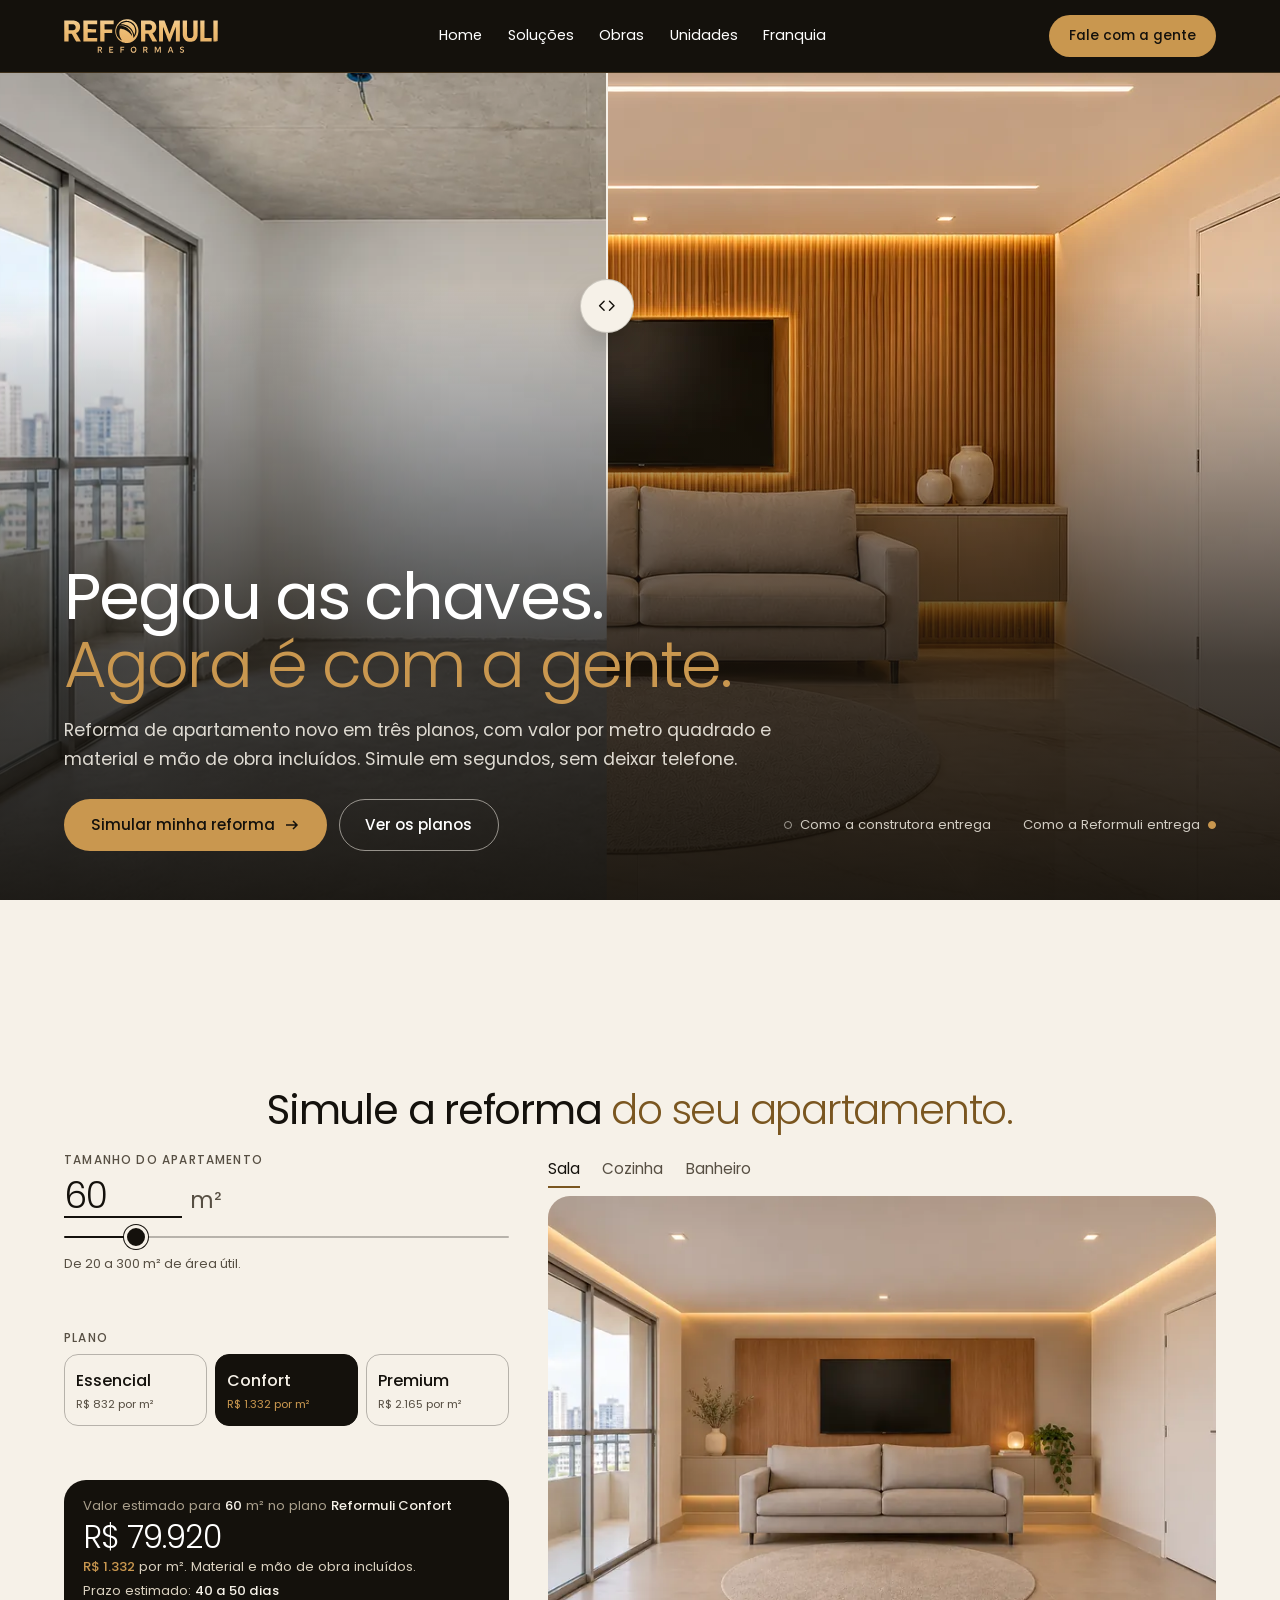
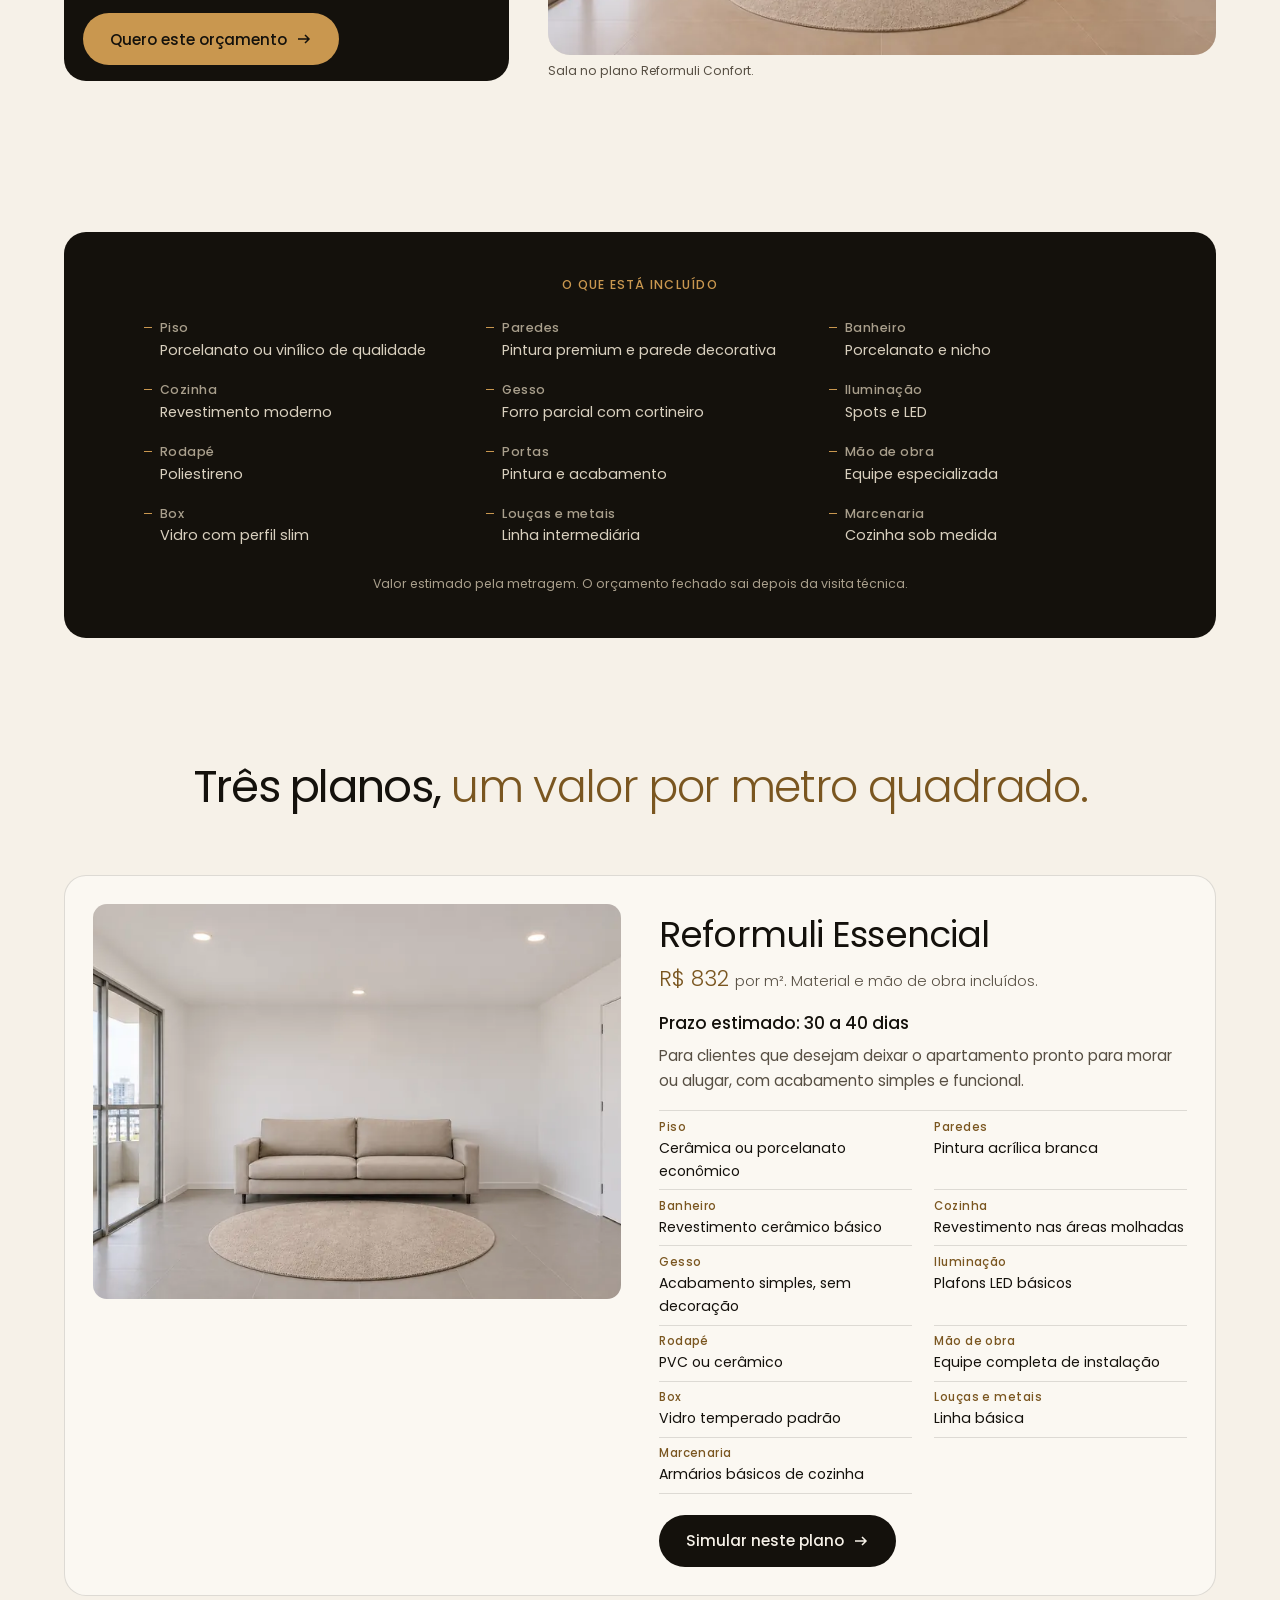
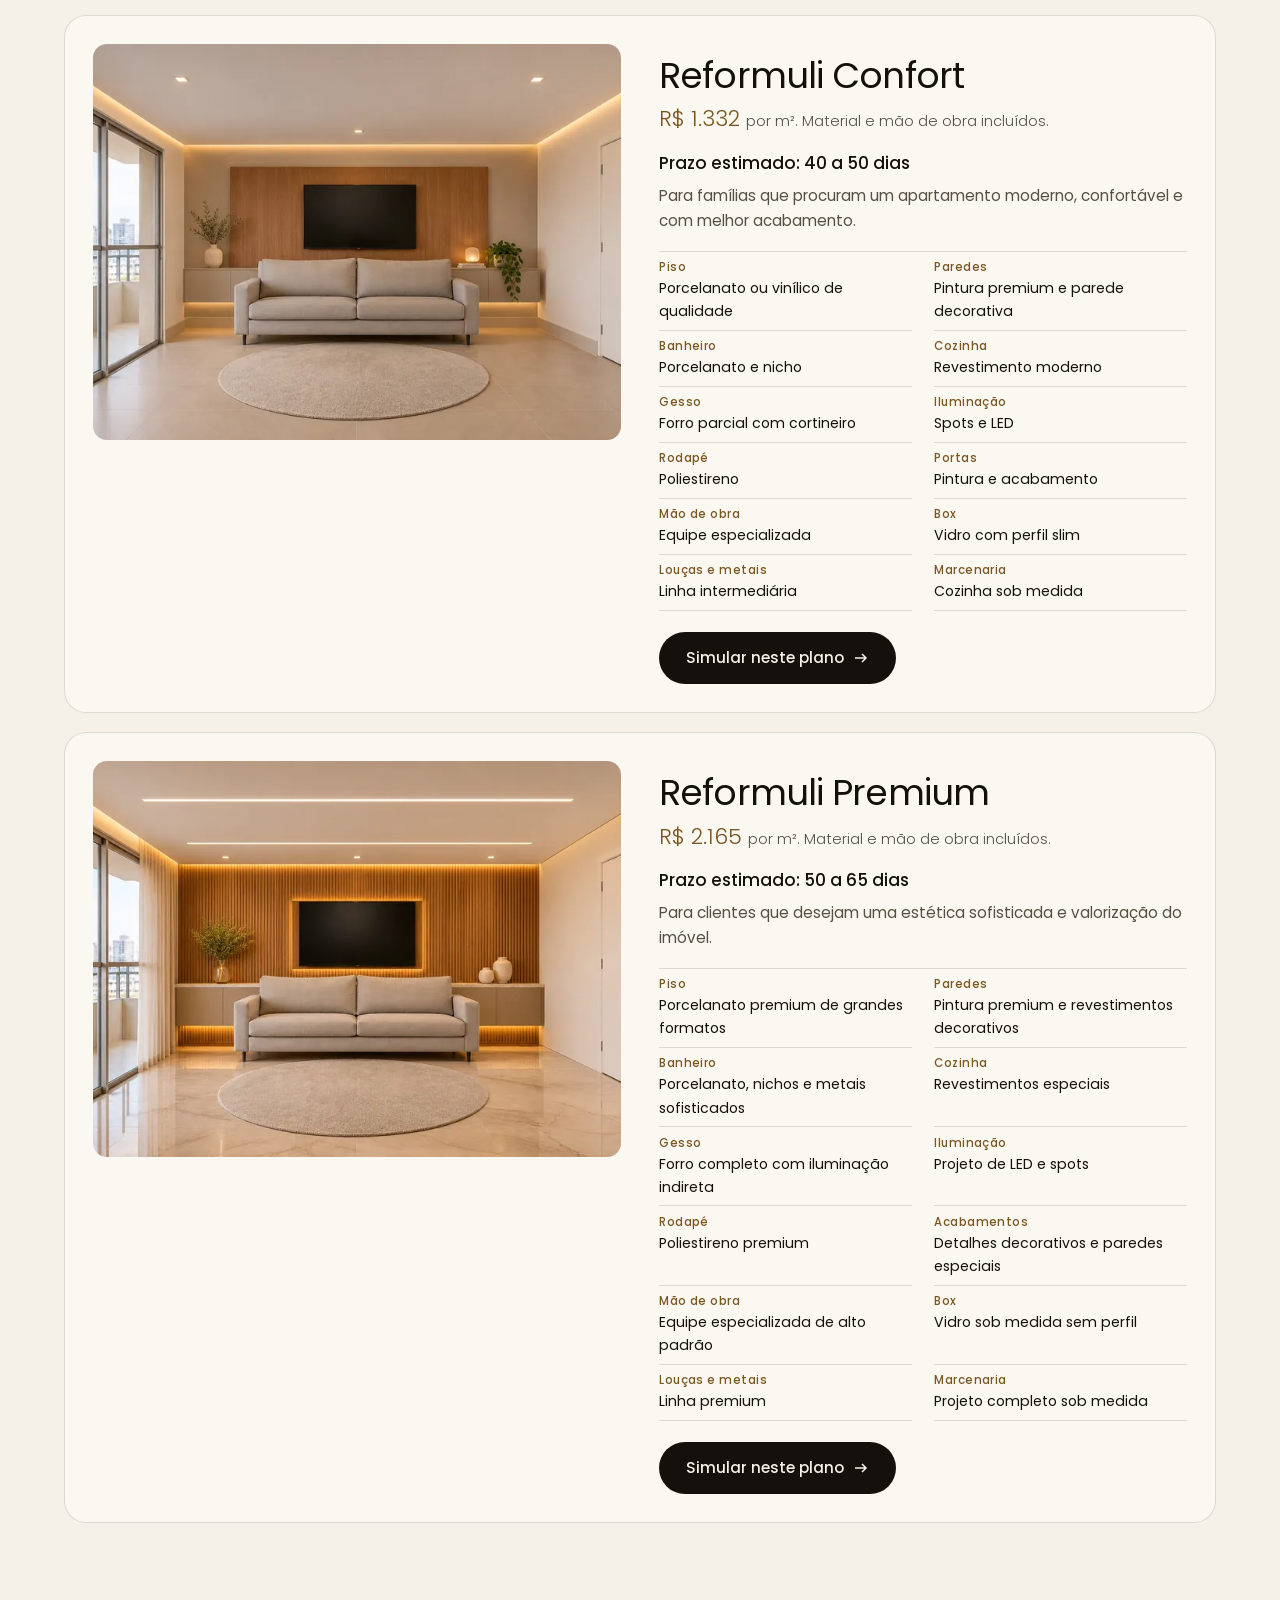
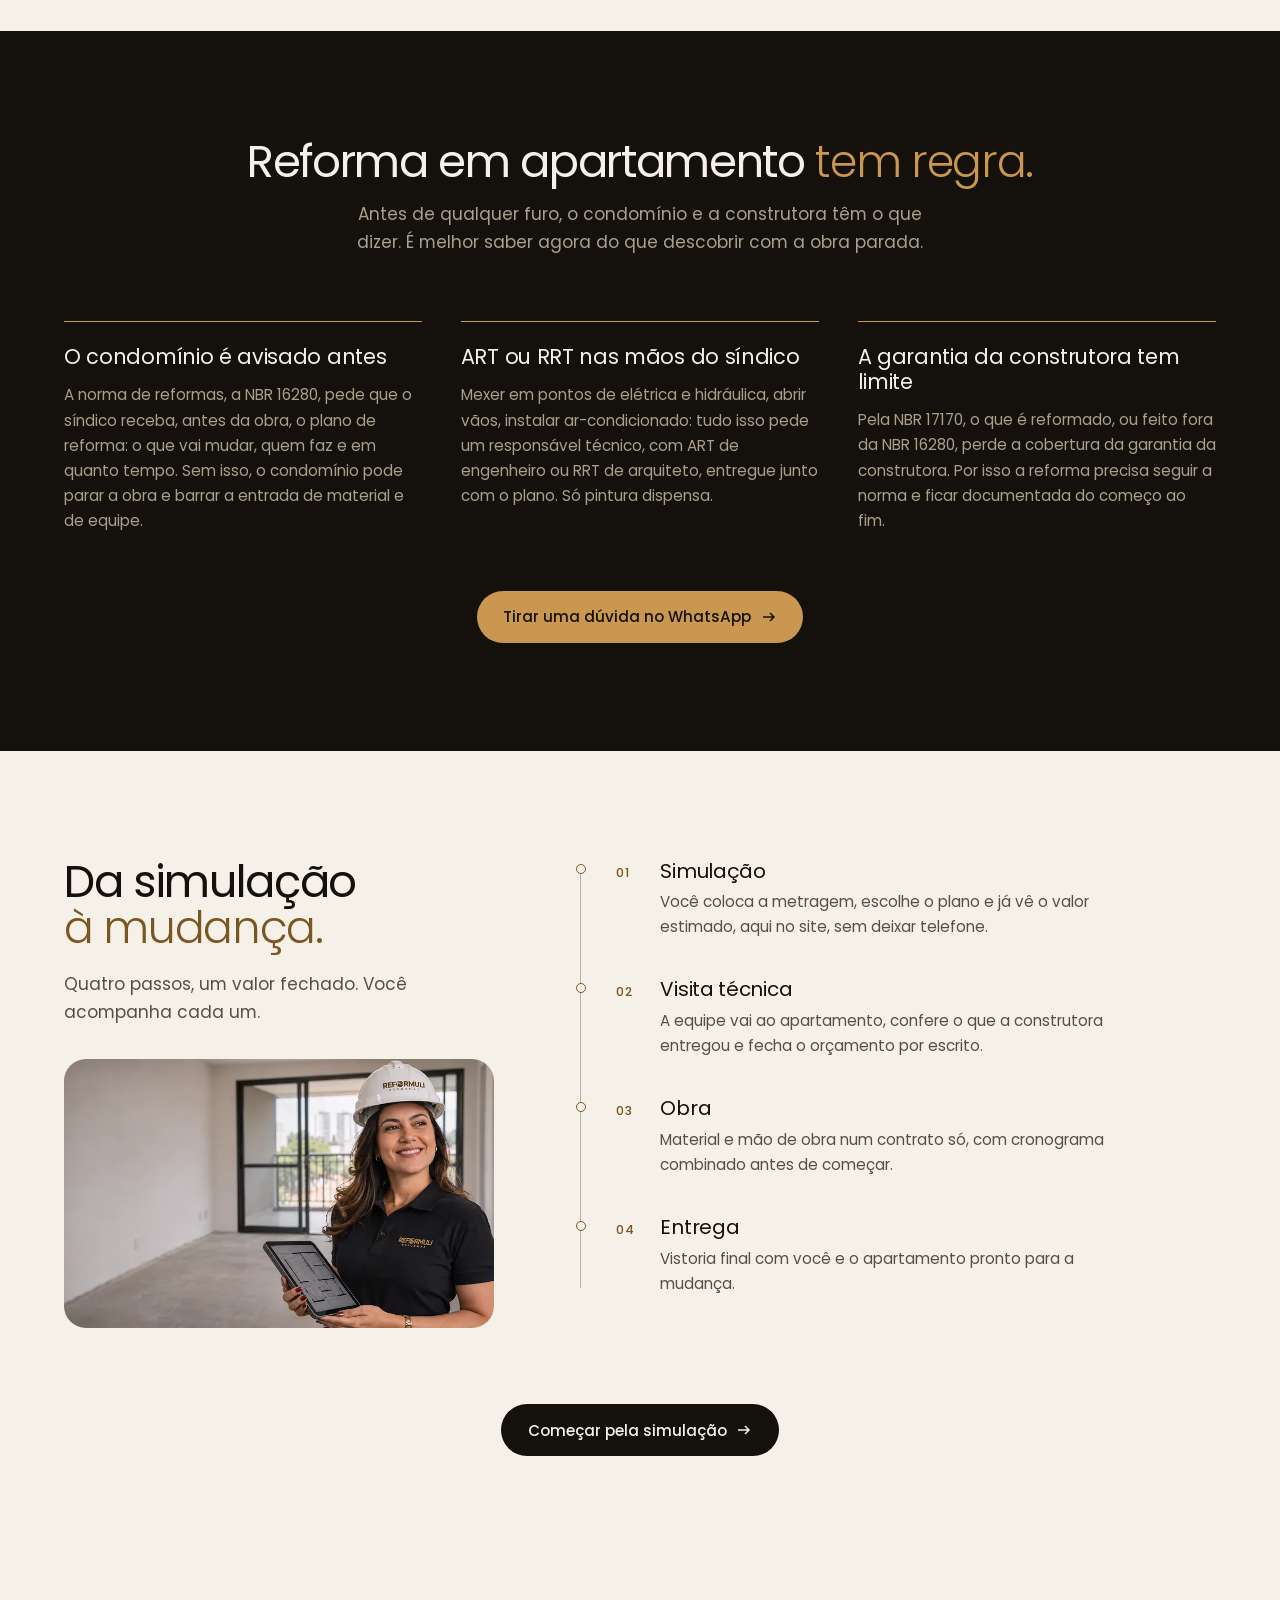
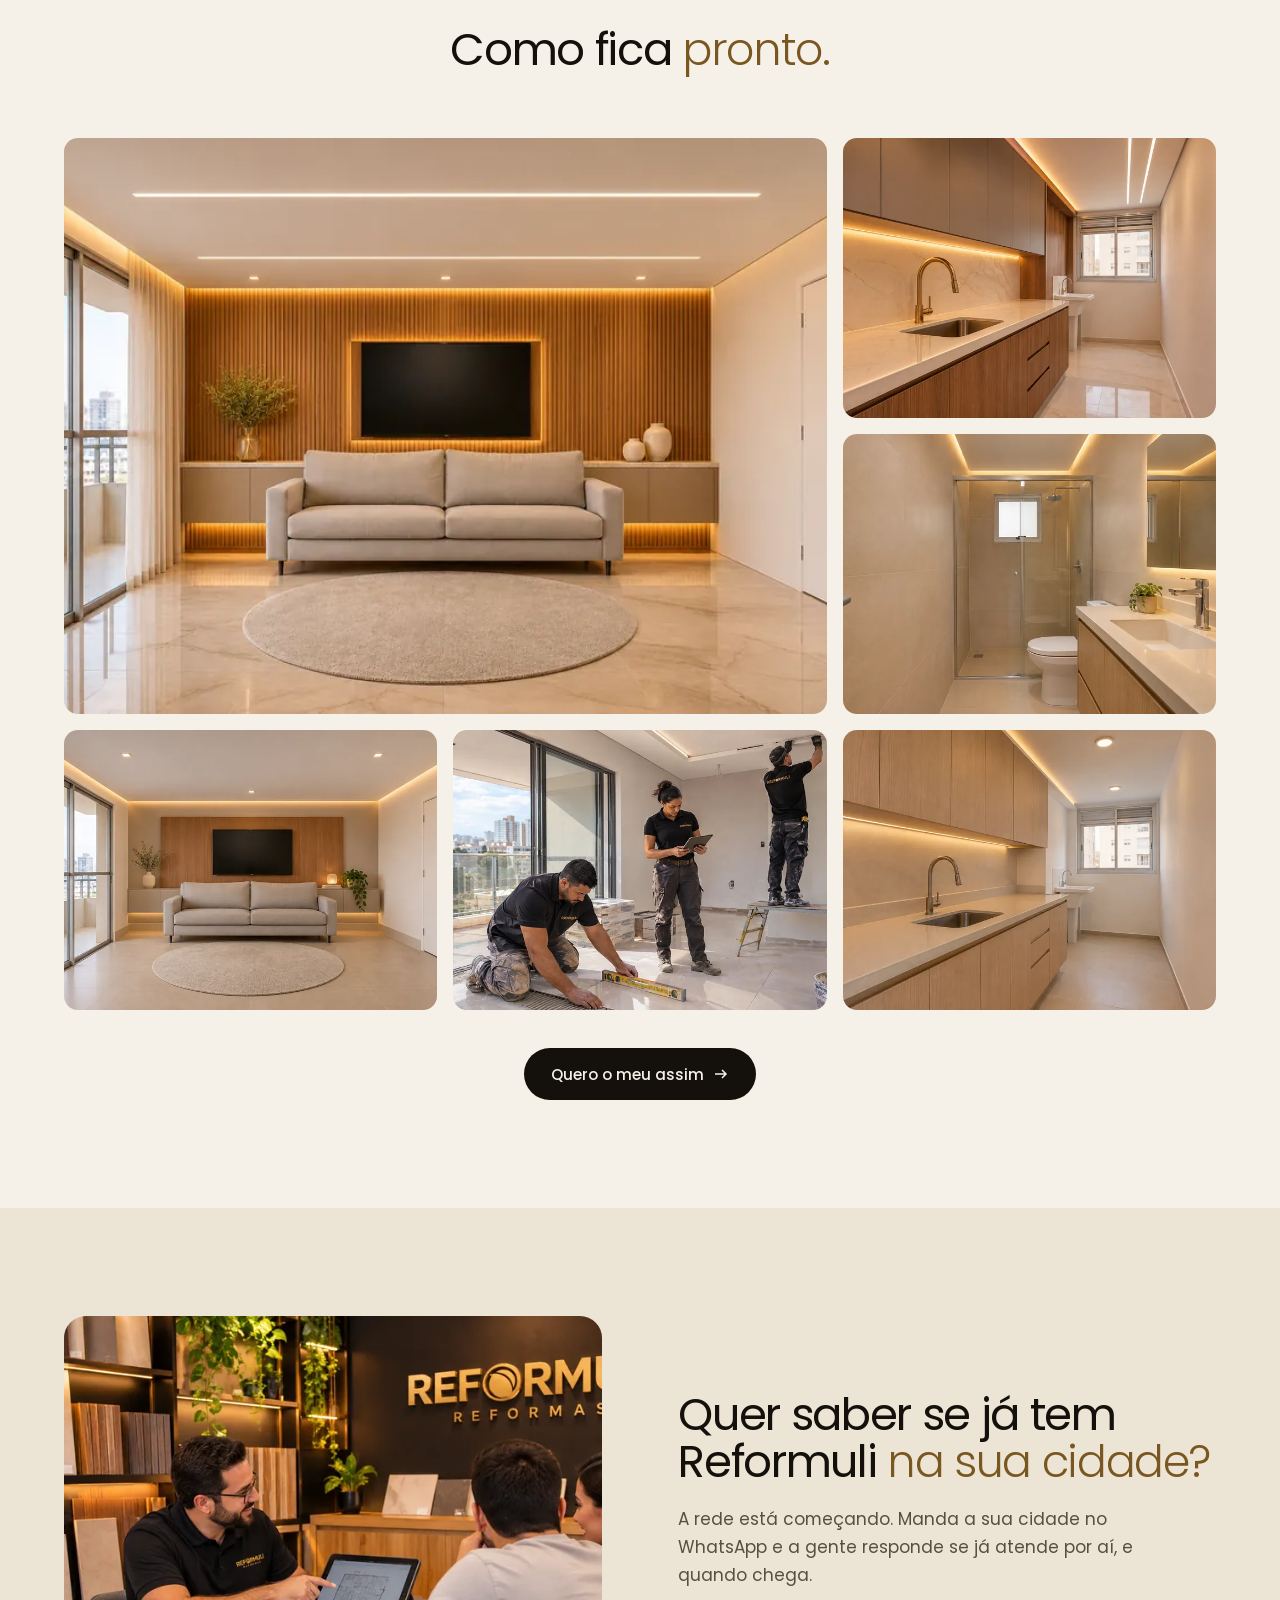
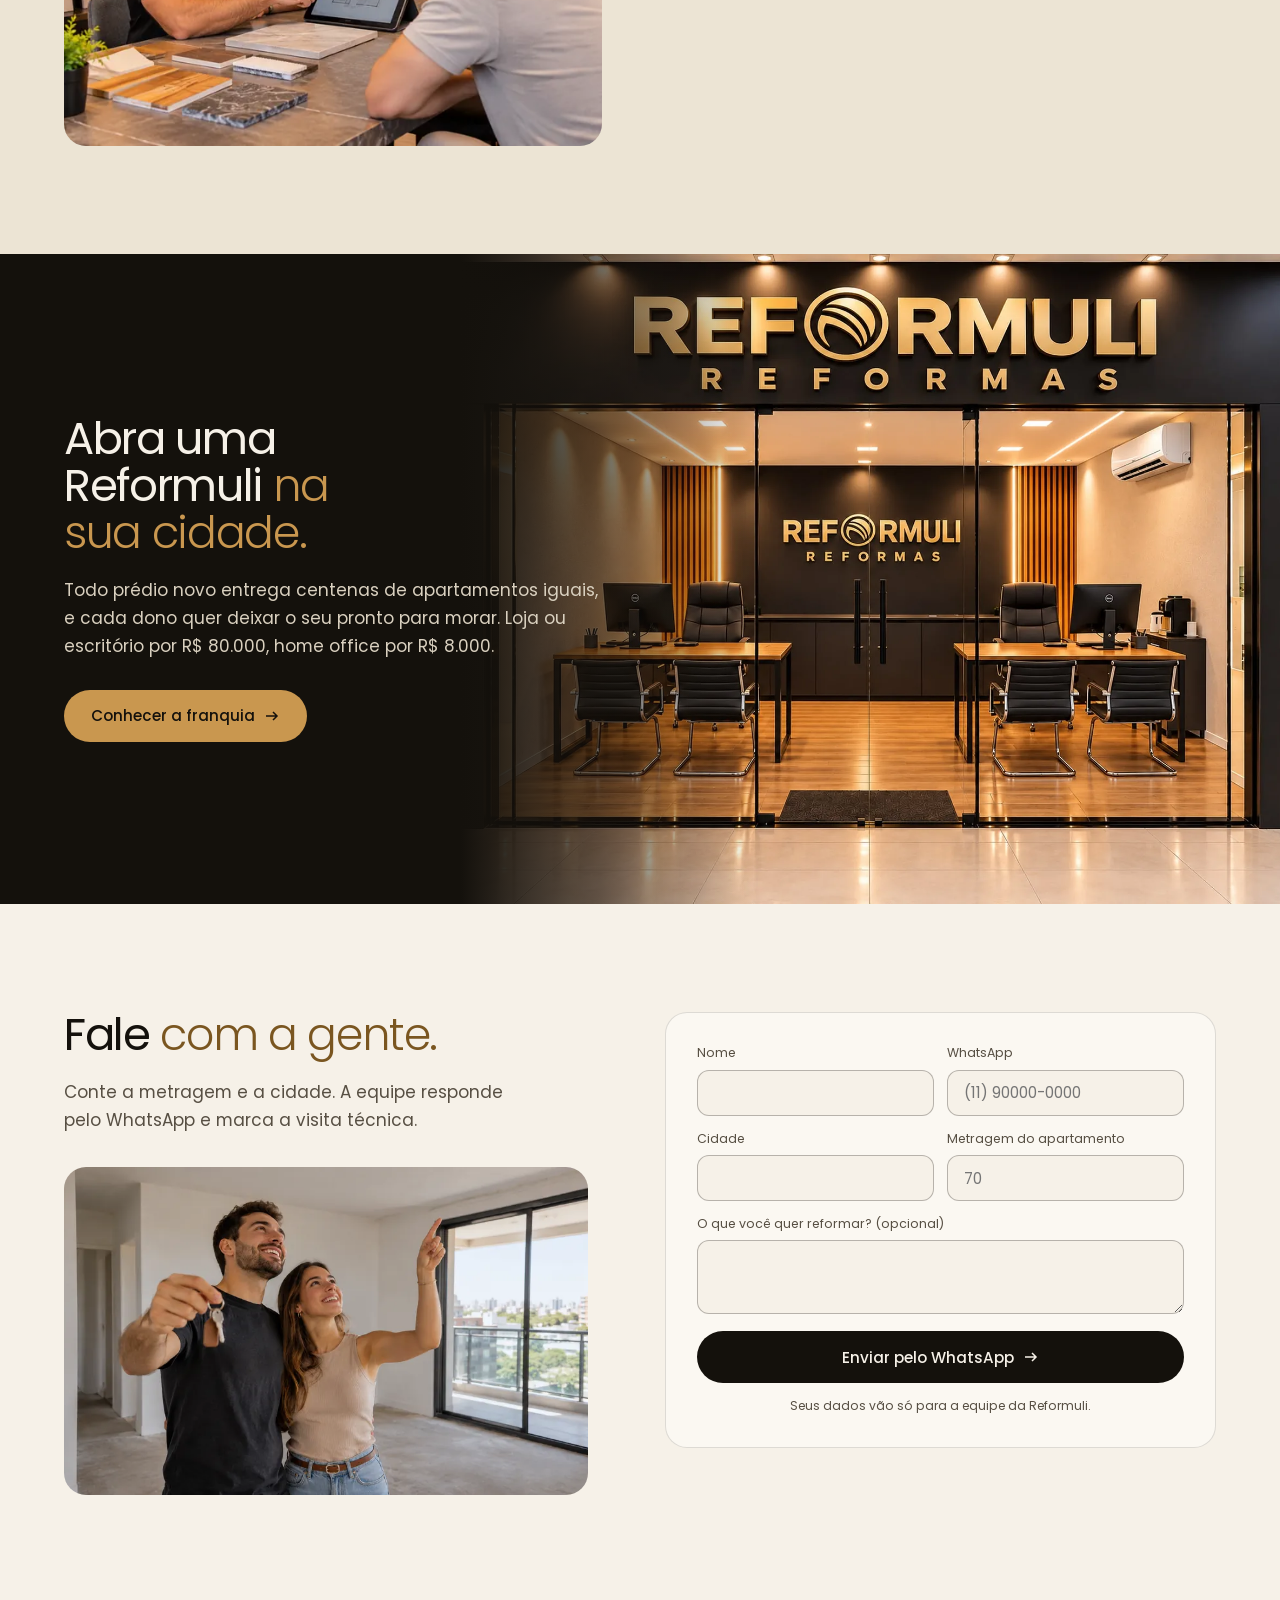
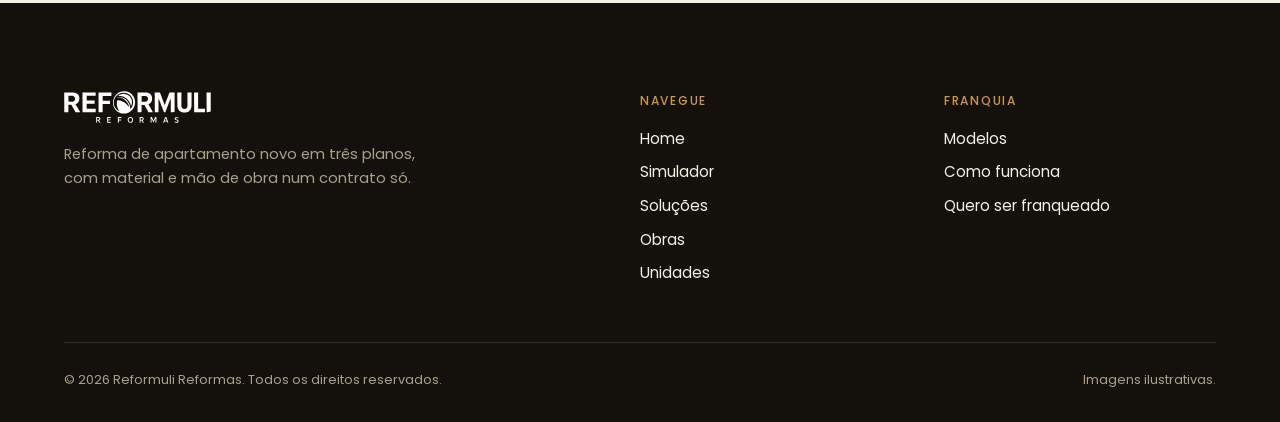
==== commit 18e2b82d: "fix(home): lighter original-gold logo and solid plan cards Header logo now uses the colors sampled f" ====
--- a/index.html
+++ b/index.html
@@ -30,14 +30,14 @@
 <link rel="preload" as="image" imagesrcset="/assets/img/rf-sala-3-900.webp 900w, /assets/img/rf-sala-3-1600.webp 1600w" imagesizes="(max-width:860px) 1500px, 100vw" fetchpriority="high">
 <link rel="preload" as="image" imagesrcset="/assets/img/rf-sala-0b-900.webp 900w, /assets/img/rf-sala-0b-1600.webp 1600w" imagesizes="(max-width:860px) 1500px, 100vw" fetchpriority="high">
 <script>document.documentElement.classList.add('js')</script>
-<style>@font-face{font-family:"Poppins";src:url(/assets/fonts/poppins-300.woff2) format("woff2");font-weight:300;font-display:swap}@font-face{font-family:"Poppins";src:url(/assets/fonts/poppins-400.woff2) format("woff2");font-weight:400;font-display:swap}@font-face{font-family:"Poppins";src:url(/assets/fonts/poppins-500.woff2) format("woff2");font-weight:500;font-display:swap}@font-face{font-family:"Poppins Reserva";src:local("Arial");size-adjust:112.5%;ascent-override:93%;descent-override:31%;line-gap-override:9%}:root{--bg:#F6F1E8;--bg-2:#ECE4D4;--paper:#FBF8F2;--ink:#14110C;--ink-2:#2A2520;--muted:#574F43;--line:rgba(20,17,12,.13);--line-2:rgba(20,17,12,.28);--bronze:#7A5620;--gold:#C9974F;--gold-hi:#E3B96C;--on-dark:#F6F1E8;--on-dark-2:#D9D0BF;--on-dark-muted:#A99F8C;--dark-line:rgba(246,241,232,.14);--font:"Poppins","Poppins Reserva",Arial,sans-serif;--t-hero:clamp(2.5rem,5.1vw,5.1rem);--t-h2:clamp(1.9rem,3.5vw,3.5rem);--t-body:clamp(.98rem,.94rem + .2vw,1.06rem);--gutter:clamp(1.25rem,5vw,4rem);--maxw:1320px;--section-py:clamp(5rem,12vh,9rem);--radius:22px;--radius-s:14px;--pill:999px;--ease-out:cubic-bezier(.2,.8,.3,1);--ease-inout:cubic-bezier(.7,0,.2,1)}*,*::before,*::after{box-sizing:border-box}html{-webkit-text-size-adjust:100%;scroll-padding-top:4.5rem;scroll-behavior:smooth}body{margin:0;background:var(--bg);color:var(--ink);font:400 var(--t-body)/1.65 var(--font);-webkit-font-smoothing:antialiased;overflow-x:clip}img,svg{display:block;max-width:100%}a{color:inherit;text-decoration:none}button,input,select,textarea{font:inherit;color:inherit}h1,h2,h3,p,figure{margin:0}h1,h2{font-weight:400;letter-spacing:-.03em;line-height:1.04;text-wrap:balance}h1 em,h2 em{font-style:normal;font-weight:300;color:var(--bronze)}h3{font-weight:400;letter-spacing:-.015em;line-height:1.2;font-size:1.3rem}.wrap{width:100%;max-width:var(--maxw);margin-inline:auto;padding-inline:var(--gutter)}:focus-visible{outline:2px solid var(--bronze);outline-offset:3px;border-radius:6px}::selection{background:var(--gold);color:var(--ink)}.dark{background:var(--ink);color:var(--on-dark)}.dark h1 em,.dark h2 em{color:var(--gold)}.dark::selection{background:var(--gold);color:var(--ink)}.dark:focus-visible{outline-color:var(--gold)}.btn{display:inline-flex;align-items:center;justify-content:center;gap:.6rem;height:3.25rem;padding:0 1.6rem;border-radius:var(--pill);font-weight:500;font-size:.95rem;white-space:nowrap;border:1px solid transparent;cursor:pointer;transition:background-color .35s var(--ease-out),color .35s var(--ease-out),border-color .35s var(--ease-out),transform .35s var(--ease-out)}.btn svg{width:1rem;height:1rem;flex:none;transition:transform .35s var(--ease-out)}.btn:hover svg{transform:translateX(3px)}.btn:active{transform:scale(.98)}.btn--pri{background:var(--ink);color:var(--bg)}.btn--pri:hover{background:var(--ink-2)}.btn--line{border-color:var(--line-2);color:var(--ink)}.btn--line:hover{border-color:var(--ink)}.btn--gold{background:var(--gold);color:var(--ink)}.btn--gold:hover{background:var(--gold-hi)}.dark .btn--pri{background:var(--bg);color:var(--ink)}.dark .btn--pri:hover{background:#fff}.dark .btn--line{border-color:rgba(246,241,232,.35);color:var(--on-dark)}.dark .btn--line:hover{border-color:var(--on-dark)}.ctas{display:flex;flex-wrap:wrap;gap:.75rem}.ctas--center{justify-content:center;margin-top:clamp(2.4rem,5vw,3.6rem)}.top{position:fixed;inset:0 0 auto 0;z-index:50;transition:background-color .4s var(--ease-out),border-color .4s var(--ease-out),box-shadow .4s}.top__in{display:flex;align-items:center;justify-content:space-between;gap:1.5rem;height:4.5rem}.top.solid{background:rgba(246,241,232,.86);-webkit-backdrop-filter:blur(14px);backdrop-filter:blur(14px);border-bottom:1px solid var(--line)}.brand{display:flex;align-items:center;flex:none}.brand img{height:2.1rem;width:auto}.nav{display:flex;align-items:center;gap:1.6rem}.nav a:not(.btn){position:relative;padding:.3rem 0;font-size:.9rem;color:var(--ink-2)}.nav a:not(.btn)::after{content:"";position:absolute;left:0;right:0;bottom:0;height:1px;background:var(--bronze);transform:scaleX(0);transform-origin:left;transition:transform .35s var(--ease-out)}.nav a:not(.btn):hover::after,.nav a[aria-current="page"]::after{transform:scaleX(1)}.nav .btn{height:2.6rem;padding:0 1.2rem;font-size:.86rem}.burger{display:none;width:2.9rem;height:2.9rem;border-radius:50%;border:1px solid var(--line-2);background:none;cursor:pointer;position:relative}.burger span{position:absolute;left:50%;width:1.1rem;height:1.5px;background:var(--ink);transform:translateX(-50%);transition:transform .35s var(--ease-out),top .35s var(--ease-out)}.burger span:first-child{top:42%}.burger span:last-child{top:58%}.menu-open .burger span:first-child{top:50%;transform:translateX(-50%) rotate(45deg)}.menu-open .burger span:last-child{top:50%;transform:translateX(-50%) rotate(-45deg)}@media (min-width:1081px){.nav{flex:1}.nav>a:first-child{margin-left:auto}.nav>.btn{margin-left:auto}}.hero{padding-top:calc(4.5rem + clamp(1.8rem,4vh,3rem));padding-bottom:clamp(2rem,4vw,3rem)}.hero__head,.fhero__head{display:grid;grid-template-columns:1.15fr .85fr;gap:1.5rem 4rem;align-items:end;margin-bottom:clamp(1.5rem,3vw,2.4rem)}.hero h1,.fhero h1{font-size:var(--t-hero);max-width:12ch}.hero__side p{color:var(--muted);max-width:30rem;font-size:clamp(1rem,.95rem + .25vw,1.12rem)}.hero__side .ctas{margin-top:1.5rem}.cmpr{position:relative;height:clamp(360px,calc(100svh - 24.5rem),720px);border-radius:var(--radius);overflow:hidden;background:var(--bg-2);touch-action:pan-y;user-select:none;-webkit-user-select:none;cursor:ew-resize;--p:50%}.cmpr__depois,.cmpr__antes{position:absolute;inset:0}.cmpr__antes{clip-path:inset(0 calc(100% - var(--p)) 0 0)}.cmpr__img{width:100%;height:100%;object-fit:cover;object-position:50% 42%;pointer-events:none;-webkit-user-drag:none}.cmpr__linha{position:absolute;top:0;bottom:0;left:var(--p);width:2px;margin-left:-1px;background:var(--bg);box-shadow:0 0 0 1px rgba(20,17,12,.12)}.cmpr__handle{position:absolute;top:50%;left:var(--p);width:3.4rem;height:3.4rem;margin:-1.7rem 0 0 -1.7rem;padding:0;border-radius:50%;border:1px solid rgba(20,17,12,.18);background:var(--bg);color:var(--ink);display:grid;place-items:center;cursor:ew-resize;box-shadow:0 14px 34px -12px rgba(0,0,0,.55);transition:transform .3s var(--ease-out),background-color .3s}.cmpr__handle svg{width:1.35rem;height:1.35rem}.cmpr__handle::after{content:"";position:absolute;inset:-7px;border-radius:50%;border:1.5px solid var(--gold);opacity:0;animation:anel 2.4s var(--ease-out) 1.2s 3}@keyframes anel{0%{opacity:.9;transform:scale(.7)}70%{opacity:0;transform:scale(1.35)}100%{opacity:0;transform:scale(1.35)}}.cmpr.drag .cmpr__handle,.cmpr__handle:hover{transform:scale(1.08);background:#fff}.cmpr.drag .cmpr__handle::after{animation:none}.cmpr__labels{display:flex;justify-content:space-between;gap:1rem;margin-top:.9rem;font-size:.82rem;color:var(--muted)}.cmpr__labels span:first-child,.cmpr__labels span:last-child{display:flex;align-items:center;gap:.5rem}.cmpr__labels span:first-child::before,.cmpr__labels span:last-child::after{content:"";width:.5rem;height:.5rem;border-radius:50%;border:1px solid var(--line-2)}.cmpr__labels span:last-child::after{background:var(--gold);border-color:var(--gold)}.cmpr__dica{color:var(--bronze)}.sec{position:relative;padding-block:var(--section-py)}.sec--tight{padding-top:clamp(3rem,7vh,5rem)}.sec--band{background:var(--bg-2)}.sec__head{display:grid;grid-template-columns:1.05fr .95fr;gap:1rem 3rem;align-items:end;margin-bottom:clamp(2.4rem,5vw,4rem)}.sec__head h2{font-size:var(--t-h2);max-width:14ch}.sec__head p{color:var(--muted);max-width:32rem;justify-self:end}.dark .sec__head p{color:var(--on-dark-muted)}.sec__head--left{grid-template-columns:1fr;max-width:46rem}.sec__head--left p{justify-self:start}.sec__head--center{grid-template-columns:1fr;text-align:center}.sec__head--center h2{margin-inline:auto}.js .rv{opacity:0;transform:translate3d(0,22px,0);transition:opacity .8s var(--ease-out),transform 1s var(--ease-out)}.js .rv.in{opacity:1;transform:none}.js .rv[data-d="1"]{transition-delay:.08s}.js .rv[data-d="2"]{transition-delay:.16s}.js .rv[data-d="3"]{transition-delay:.24s}.sim{display:grid;grid-template-columns:minmax(0,.8fr) minmax(0,1.2fr);gap:clamp(1.5rem,3vw,3rem);align-items:start}.sim__ctl{position:sticky;top:5.5rem;display:grid;gap:1.8rem}.ctl label,.ctl__label{display:block;margin:0 0 .7rem;font-size:.78rem;font-weight:500;letter-spacing:.1em;text-transform:uppercase;color:var(--muted)}.ctl__m2{display:flex;align-items:baseline;gap:.5rem}.ctl__m2 input{width:7.4rem;padding:0;border:0;border-bottom:2px solid var(--ink);border-radius:0;background:none;font-size:clamp(2.6rem,4vw,3.6rem);font-weight:300;letter-spacing:-.03em;line-height:1.1;font-variant-numeric:tabular-nums;-moz-appearance:textfield}.ctl__m2 input::-webkit-outer-spin-button,.ctl__m2 input::-webkit-inner-spin-button{-webkit-appearance:none;margin:0}.ctl__m2 input:focus{outline:none;border-color:var(--bronze)}.ctl__m2 span{font-size:1.4rem;color:var(--muted)}.ctl__range{--f:16%;width:100%;margin:1.1rem 0 0;height:2px;border-radius:2px;appearance:none;-webkit-appearance:none;background:linear-gradient(90deg,var(--ink) var(--f),var(--line-2) var(--f));cursor:pointer}.ctl__range::-webkit-slider-thumb{-webkit-appearance:none;width:1.5rem;height:1.5rem;border-radius:50%;background:var(--ink);border:3px solid var(--bg);box-shadow:0 0 0 1px var(--ink);cursor:grab}.ctl__range::-moz-range-thumb{width:1.1rem;height:1.1rem;border-radius:50%;background:var(--ink);border:3px solid var(--bg);box-shadow:0 0 0 1px var(--ink);cursor:grab}.ctl__range:active::-webkit-slider-thumb{cursor:grabbing}.ctl__range:focus-visible{outline:none}.ctl__range:focus-visible::-webkit-slider-thumb{box-shadow:0 0 0 2px var(--bronze)}.ctl__dica{margin-top:.6rem;font-size:.8rem;color:var(--muted)}.seg{display:grid;grid-template-columns:repeat(3,1fr);gap:.5rem}.seg__b{display:flex;flex-direction:column;gap:.15rem;padding:.8rem .7rem;border:1px solid var(--line-2);border-radius:var(--radius-s);background:transparent;text-align:left;cursor:pointer;transition:background-color .35s var(--ease-out),color .35s var(--ease-out),border-color .35s var(--ease-out)}.seg__b b{font-weight:500;font-size:1rem}.seg__b small{font-size:.7rem;line-height:1.35;color:var(--muted)}.seg__b:hover{border-color:var(--ink)}.seg__b[aria-pressed="true"]{background:var(--ink);color:var(--bg);border-color:var(--ink)}.seg__b[aria-pressed="true"] small{color:var(--gold)}.ctl__aviso{font-size:.8rem;color:var(--muted)}.ctl__aviso .sim__exemplo,.ctl__aviso .sim__exemplo{color:var(--bronze);font-weight:500}.sim__out{display:grid;gap:1rem}.tabs{display:flex;gap:1.4rem;margin-bottom:.8rem}.tabs__b{padding:.3rem 0;border:0;border-bottom:2px solid transparent;background:none;font-size:.95rem;color:var(--muted);cursor:pointer;transition:color .3s,border-color .3s}.tabs__b:hover{color:var(--ink)}.tabs__b[aria-pressed="true"]{color:var(--ink);border-color:var(--bronze)}.sim__palco{position:relative;aspect-ratio:16/9;border-radius:var(--radius);overflow:hidden;background:var(--bg-2)}.sim__palco img{position:absolute;inset:0;width:100%;height:100%;object-fit:cover;opacity:0;transform:scale(1.04);transition:opacity .9s var(--ease-out),transform 1.8s var(--ease-out)}.sim__palco img.on{opacity:1;transform:scale(1)}.sim__legenda{margin-top:.6rem;font-size:.8rem;color:var(--muted)}.sim__card{padding:clamp(1.4rem,2.6vw,2.2rem);border-radius:var(--radius)}.sim__para{font-size:.9rem;color:var(--on-dark-muted)}.sim__para b{font-weight:500;color:var(--on-dark)}.sim__total{margin-top:.5rem;font-size:clamp(1.9rem,3.1vw,2.9rem);font-weight:300;letter-spacing:-.03em;line-height:1.1;font-variant-numeric:tabular-nums;color:#fff}.sim__total i{font-style:normal;font-size:.5em;color:var(--on-dark-muted);margin:0 .15em}.sim__base{margin-top:.4rem;font-size:.9rem;color:var(--on-dark-2)}.sim__base .sim__m2valor{color:var(--gold);font-weight:500}.sim__dados{display:grid;grid-template-columns:auto 1fr;gap:1rem 1.6rem;margin:1.3rem 0 0;padding:1.1rem 0 0;border-top:1px solid var(--dark-line)}.sim__dados div{display:contents}.sim__dados dt{font-size:.78rem;font-weight:500;letter-spacing:.08em;text-transform:uppercase;color:var(--on-dark-muted);padding-top:.15rem;white-space:nowrap}.sim__dados dd{margin:0;font-size:.95rem;color:var(--on-dark)}.sim__dados .sim__prazo{font-size:1.05rem;font-weight:500}.sim__inclui li b{display:block;font-weight:500;font-size:.78rem;letter-spacing:.04em;color:var(--on-dark-muted)}.split{position:relative;height:6px;margin-top:1.3rem;border-radius:3px;background:var(--on-dark-2);overflow:hidden}.split i{position:absolute;inset:0;width:var(--w,58%);background:var(--gold);transition:width .6s var(--ease-out)}.sim__parts{display:grid;grid-template-columns:1fr 1fr;gap:1rem;margin:.9rem 0 0;padding:0}.sim__parts dt{display:flex;align-items:center;gap:.5rem;font-size:.8rem;color:var(--on-dark-muted)}.sim__parts dt::before{content:"";width:.6rem;height:.6rem;border-radius:2px;background:var(--gold)}.sim__parts div:last-child dt::before{background:var(--on-dark-2)}.sim__parts dd{margin:.25rem 0 0;font-size:clamp(.98rem,1.1vw,1.1rem);font-variant-numeric:tabular-nums}.sim__h{margin-top:1.6rem;padding-top:1.3rem;border-top:1px solid var(--dark-line);font-size:.78rem;font-weight:500;letter-spacing:.1em;text-transform:uppercase;color:var(--gold)}.sim__inclui{margin:.8rem 0 0;padding:0;list-style:none;columns:2;column-gap:1.6rem;font-size:.9rem;color:var(--on-dark-2)}.sim__inclui li{position:relative;break-inside:avoid;padding:.3rem 0 .3rem 1rem}.sim__inclui li::before{content:"";position:absolute;left:0;top:.95em;width:.5rem;height:1px;background:var(--gold)}.sim__nota{margin-top:.7rem;font-size:.86rem;color:var(--on-dark-muted)}.sim__card .ctas{margin-top:1.5rem}.sim__aviso{margin-top:1rem;font-size:.78rem;color:var(--on-dark-muted)}.sim__aviso .sim__exemplo{color:var(--gold)}.num{transition:color .3s}.num.run{color:var(--gold)}.pads{display:grid;gap:1.2rem}.pad{position:sticky;top:calc(5.5rem + var(--i,0) * 1.2rem);display:grid;grid-template-columns:1fr 1fr;gap:clamp(1.4rem,3vw,3rem);align-items:start;padding:clamp(1.2rem,2.2vw,1.8rem);border:1px solid var(--line);border-radius:var(--radius);background:var(--paper);box-shadow:0 -18px 40px -30px rgba(20,17,12,.4)}.pad__ph{aspect-ratio:4/3;border-radius:var(--radius-s);overflow:hidden;background:var(--bg-2)}.pad__ph img{width:100%;height:100%;object-fit:cover}.pad__ph:empty{display:none}.pad__n{font-size:.78rem;font-weight:500;letter-spacing:.2em;color:var(--bronze)}.pad h3{margin-top:.6rem;font-size:clamp(1.8rem,2.8vw,2.6rem);letter-spacing:-.025em}.pad__m2{margin-top:.3rem;font-size:clamp(1.15rem,1.7vw,1.45rem);font-weight:300;color:var(--bronze);font-variant-numeric:tabular-nums}.pad__m2 small{font-size:.68em;color:var(--muted)}.pad__prazo{margin-top:.8rem;font-weight:500}.pad__perfil{margin-top:.3rem;color:var(--muted);font-size:.95rem}.pad__lista{display:grid;grid-template-columns:1fr 1fr;gap:0 1.4rem;margin:1.1rem 0 0;padding:0;list-style:none;border-top:1px solid var(--line);font-size:.88rem}.pad__lista li{padding:.4rem 0;border-bottom:1px solid var(--line)}.pad__lista li b{display:block;font-weight:500;font-size:.72rem;letter-spacing:.04em;color:var(--bronze)}.pad .btn{margin-top:1.3rem}.regras{display:grid;grid-template-columns:repeat(3,1fr);gap:clamp(1.5rem,3vw,3rem)}.regra{padding-top:1.4rem;border-top:1px solid var(--gold)}.regra h3{font-size:1.3rem}.regra p{margin-top:.8rem;color:var(--on-dark-muted);font-size:.95rem}#regras>.wrap>p{margin-top:2rem;color:var(--on-dark-2);max-width:40rem}.como{display:grid;grid-template-columns:.8fr 1.2fr;gap:clamp(2rem,6vw,6rem);align-items:start}.como__txt{position:sticky;top:6rem}.como__cta{grid-column:1/-1;margin-top:0}.como__txt h2{font-size:var(--t-h2)}.como__txt>p{margin-top:1.2rem;color:var(--muted);max-width:26rem}.como__txt .ctas{margin-top:1.8rem}.dark .como__txt>p{color:var(--on-dark-muted)}.steps{position:relative;margin:0;padding:0 0 0 2.8rem;list-style:none;display:grid;gap:2.4rem}.steps::before{content:"";position:absolute;left:.6rem;top:.5rem;bottom:.5rem;width:1px;background:var(--line-2)}.steps__fill{position:absolute;left:.6rem;top:.5rem;bottom:.5rem;width:1px;background:var(--bronze);transform-origin:top;transform:scaleY(var(--p,0))}.dark .steps::before{background:var(--dark-line)}.dark .steps__fill{background:var(--gold)}.step{position:relative;display:grid;grid-template-columns:2.2rem 1fr;gap:.6rem;align-items:start}.step::before{content:"";position:absolute;left:-2.8rem;top:.35rem;width:.62rem;height:.62rem;margin-left:.3rem;border-radius:50%;background:var(--bg);border:1px solid var(--bronze)}.dark .step::before{background:var(--ink);border-color:var(--gold)}.step b{padding-top:.3rem;font-weight:500;font-size:.78rem;letter-spacing:.14em;color:var(--bronze)}.dark .step b{color:var(--gold)}.step h3{font-size:1.25rem}.step p{margin-top:.4rem;color:var(--muted);font-size:.95rem;max-width:30rem}.dark .step p{color:var(--on-dark-muted)}.obras{display:grid;grid-template-columns:repeat(3,1fr);grid-auto-rows:minmax(12rem,auto);gap:1rem}.obra{position:relative;border-radius:var(--radius-s);overflow:hidden;background:var(--bg-2);aspect-ratio:4/3}.obra:first-child{grid-column:span 2;grid-row:span 2;aspect-ratio:auto}.obra--wide{grid-column:span 2;aspect-ratio:auto}.obra img{width:100%;height:100%;object-fit:cover;transition:transform 1.2s var(--ease-out)}.obra:hover img{transform:scale(1.035)}.obra figcaption{position:absolute;inset:auto 0 0 0;padding:2.2rem 1rem 1rem;font-size:.8rem;color:var(--on-dark);background:linear-gradient(transparent,rgba(20,17,12,.75));opacity:0;transition:opacity .4s var(--ease-out)}.obra:hover figcaption{opacity:1}.uni{display:grid;grid-template-columns:1fr 1fr;gap:clamp(2rem,6vw,6rem);align-items:center}.uni__ph{aspect-ratio:5/4;border-radius:var(--radius);overflow:hidden;background:var(--bg)}.uni__ph:empty{display:none}.uni__ph img{width:100%;height:100%;object-fit:cover}.uni h2{font-size:var(--t-h2)}.uni__txt>p{margin-top:1.3rem;color:var(--muted);max-width:30rem}.uni__txt .ctas{margin-top:1.8rem}.fran{position:relative;overflow:hidden;padding-block:clamp(6rem,18vh,11rem)}.fran__bg{position:absolute;inset:0}.fran__bg img{width:100%;height:100%;object-fit:cover;object-position:50% 40%;opacity:.5}.fran__bg::after{content:"";position:absolute;inset:0;background:linear-gradient(90deg,rgba(20,17,12,.96) 0%,rgba(20,17,12,.75) 45%,rgba(20,17,12,.2) 100%)}.fran__in{position:relative}.fran h2{font-size:var(--t-h2);max-width:14ch}.fran p{margin-top:1.3rem;max-width:34rem;color:var(--on-dark-2)}.fran .ctas{margin-top:1.8rem}.contact{display:grid;grid-template-columns:1fr 1.05fr;gap:clamp(2rem,6vw,6rem);align-items:start}.contact h2{font-size:var(--t-h2)}.contact__txt p{margin-top:1.3rem;color:var(--muted);max-width:28rem}.form{display:grid;grid-template-columns:1fr 1fr;gap:.8rem;padding:clamp(1.3rem,2.4vw,2rem);border:1px solid var(--line);border-radius:var(--radius);background:var(--paper)}.field{display:flex;flex-direction:column;gap:.35rem}.field--full{grid-column:1/-1}.field label{font-size:.78rem;color:var(--muted)}.field input,.field select,.field textarea{width:100%;height:2.9rem;padding:0 1rem;border-radius:12px;border:1px solid var(--line-2);background:var(--bg);font-size:.95rem;transition:border-color .3s var(--ease-out)}.field textarea{height:4.6rem;padding:.75rem 1rem;resize:vertical}.field select{appearance:none;-webkit-appearance:none;background-image:url("data:image/svg+xml,%3Csvg xmlns='http://www.w3.org/2000/svg' width='12' height='8' fill='none'%3E%3Cpath d='M1 1.5l5 5 5-5' stroke='%23574F43' stroke-width='1.4'/%3E%3C/svg%3E");background-repeat:no-repeat;background-position:right 1rem center;padding-right:2.4rem}.field input:focus,.field select:focus,.field textarea:focus{outline:none;border-color:var(--bronze)}.form .btn{grid-column:1/-1;width:100%;margin-top:.3rem}.form__note{grid-column:1/-1;font-size:.76rem;color:var(--muted);text-align:center}.foot{padding-block:clamp(3.5rem,7vw,5.5rem) 2rem}.foot__grid{display:grid;grid-template-columns:2fr 1fr 1fr;gap:2rem}.foot__brand img{height:2rem;width:auto}.foot__brand p{margin-top:1.2rem;color:var(--on-dark-muted);max-width:22rem;font-size:.92rem}.foot__h{margin:0 0 1rem;font-weight:500;font-size:.76rem;letter-spacing:.14em;text-transform:uppercase;color:var(--gold)}.foot ul{margin:0;padding:0;list-style:none;display:grid;gap:.55rem;font-size:.94rem}.foot a{transition:color .3s}.foot a:hover{color:var(--gold)}.foot__end{display:flex;justify-content:space-between;gap:1rem;margin-top:3.5rem;padding-top:1.6rem;border-top:1px solid var(--dark-line);font-size:.8rem;color:var(--on-dark-muted)}.zap{position:fixed;right:clamp(1rem,3vw,1.8rem);bottom:clamp(1rem,3vw,1.8rem);z-index:40;display:grid;place-items:center;width:3.5rem;height:3.5rem;border-radius:50%;background:var(--ink);color:var(--gold);box-shadow:0 0 0 1px rgba(246,241,232,.5),0 14px 30px -12px rgba(0,0,0,.6);transition:transform .3s var(--ease-out),background-color .3s}.zap svg{width:1.6rem;height:1.6rem}.zap:hover{transform:scale(1.06);background:var(--ink-2)}.thanks{min-height:100vh;min-height:100svh;display:grid;place-items:center;text-align:center;padding:2rem}.thanks img{height:2.4rem;width:auto;margin:0 auto 2.2rem}.thanks h1{font-size:clamp(1.8rem,4vw,2.8rem)}.thanks p{margin-top:1rem;color:var(--muted)}.spin{width:2.6rem;height:2.6rem;margin:2rem auto;border-radius:50%;border:1.5px solid var(--line-2);border-top-color:var(--bronze);animation:spin 1s linear infinite}@keyframes spin{to{transform:rotate(360deg)}}.thanks .ctas{justify-content:center;margin-top:1rem}.fhero{padding-top:calc(4.5rem + clamp(1.8rem,4vh,3rem))}.fhero__ph{aspect-ratio:21/9;border-radius:var(--radius);overflow:hidden;background:var(--bg-2)}.fhero__ph:empty{display:none}.fhero__ph img{width:100%;height:100%;object-fit:cover;object-position:50% 2%}.models{display:grid;grid-template-columns:1fr 1fr;gap:clamp(1rem,2.4vw,2rem)}.model{display:flex;flex-direction:column;border:1px solid var(--line);border-radius:var(--radius);overflow:hidden;background:var(--paper);transition:transform .5s var(--ease-out),border-color .4s}.model:hover{transform:translateY(-4px);border-color:var(--line-2)}.model__ph{aspect-ratio:16/10;background:var(--bg-2)}.model__ph:empty{display:none}.model__ph img{width:100%;height:100%;object-fit:cover}.model__ph img[src*="rf-escritorio"]{object-position:50% 0}.model__body{display:flex;flex-direction:column;gap:1rem;padding:clamp(1.4rem,2.6vw,2.2rem);flex:1}.model__body h3{font-size:clamp(1.5rem,2.3vw,2.1rem);letter-spacing:-.025em}.model__body>p{color:var(--muted)}.model__preco{display:flex;align-items:baseline;gap:.7rem;margin-top:auto;padding-top:1rem;border-top:1px solid var(--line)}.model__preco small{font-size:.8rem;color:var(--muted);letter-spacing:.06em}.model__preco strong{font-weight:300;font-size:clamp(2rem,3.4vw,3rem);letter-spacing:-.03em;line-height:1;color:var(--bronze)}.model .btn{align-self:flex-start;margin-top:.4rem}.recebe{display:grid;grid-template-columns:1fr 1fr;gap:clamp(2rem,6vw,6rem);align-items:start}.recebe h2{font-size:var(--t-h2)}.recebe>div>p{margin-top:1.2rem;color:var(--on-dark-muted)}.recebe__lista{margin:0;padding:0;list-style:none;border-top:1px solid var(--dark-line)}.recebe__lista li{padding:.9rem 0 .9rem 1.4rem;border-bottom:1px solid var(--dark-line);position:relative;color:var(--on-dark-2)}.recebe__lista li::before{content:"";position:absolute;left:0;top:1.55rem;width:.6rem;height:1px;background:var(--gold)}@media (max-width:1080px){.nav a:not(.btn){display:none}}@media (max-width:860px){.nav{display:none}.burger{display:block}.menu-open .nav{display:flex;position:fixed;inset:4.5rem 0 auto 0;flex-direction:column;align-items:stretch;gap:.2rem;padding:1rem var(--gutter) 1.6rem;background:var(--bg);border-bottom:1px solid var(--line)}.menu-open .nav a:not(.btn){display:block;text-align:center;padding:.9rem 1rem;font-size:1rem}.menu-open .nav .btn{margin:.6rem 0 0;height:3.1rem}.menu-open .top{background:var(--bg)}.brand img{height:1.8rem}.cmpr__labels{font-size:.74rem}.cmpr__handle{width:3rem;height:3rem;margin:-1.5rem 0 0 -1.5rem}.sec__head,.sec__head--left{grid-template-columns:1fr;text-align:center;margin-bottom:clamp(1.6rem,5vw,2.6rem)}.sec__head h2{max-width:none;margin-inline:auto;font-size:clamp(1.9rem,calc(min(100vw - 2.5rem,90vw)*.1),2.7rem)}.sec__head p,.sec__head--left p{justify-self:center;margin-inline:auto}.uni h2,.contact h2,.como__txt h2,.recebe h2,.fran h2{font-size:clamp(1.9rem,calc(min(100vw - 2.5rem,90vw)*.1),2.7rem)}.ctas{justify-content:center}#simulador{padding-top:2.6rem}#simulador .sec__head{margin-bottom:1.2rem}#simulador .sec__head p{display:none}.sim{grid-template-columns:1fr;gap:.8rem}.sim__out{display:contents}.sim__foto{order:1}.sim__ctl{order:2;position:static;gap:1rem}.sim__card{order:3}.sim__palco{aspect-ratio:2/1}.tabs{justify-content:center;gap:1.6rem;margin-bottom:.6rem}.sim__legenda{text-align:center;font-size:.76rem}.ctl label,.ctl__label{margin-bottom:.3rem;font-size:.72rem}.ctl__m2{justify-content:center}.ctl__m2 input{width:6rem;font-size:2.3rem;text-align:center}.ctl__range{margin-top:.7rem}.ctl__dica,.ctl__aviso{display:none}.seg{gap:.4rem}.seg__b{padding:.6rem .5rem;align-items:center;text-align:center}.seg__b b{font-size:.95rem}.seg__b small{display:none}.sim__card{padding:1.2rem}.sim__total{font-size:clamp(1.55rem,calc(min(100vw - 2.5rem,90vw)*.085),2.2rem)}.sim__total i{font-size:.55em}.sim__inclui{columns:1}.pad{position:relative;top:auto;grid-template-columns:1fr;gap:1rem;text-align:center}.pad__lista{text-align:left;grid-template-columns:1fr}.sim__dados{grid-template-columns:1fr;gap:.6rem}.sim__dados dt{padding-top:0}.sim__dados dd{margin-bottom:.3rem}.pad .btn{margin-inline:auto}.regras{grid-template-columns:1fr;text-align:center}.como{grid-template-columns:1fr;text-align:center}.como__txt{position:static}.como__txt>p{margin-inline:auto}.steps{text-align:left;max-width:30rem;margin-inline:auto;gap:1.8rem}.obras{grid-template-columns:1fr 1fr;grid-auto-rows:auto}.obra,.obra:first-child,.obra--wide{grid-column:auto;grid-row:auto;aspect-ratio:4/3}.obra:first-child{grid-column:1/-1}.obra figcaption{opacity:1;font-size:.72rem;padding:1.6rem .8rem .7rem}.uni{grid-template-columns:1fr;text-align:center}.uni__ph{aspect-ratio:16/10}.uni__txt>p{margin-inline:auto}.fran{text-align:center}.fran h2,.fran p{margin-inline:auto}.fran__bg::after{background:linear-gradient(0deg,rgba(20,17,12,.96) 0%,rgba(20,17,12,.8) 60%,rgba(20,17,12,.5) 100%)}.contact{grid-template-columns:1fr;text-align:center}.contact__txt p{margin-inline:auto}.form{grid-template-columns:1fr;text-align:left}.foot__grid{grid-template-columns:1fr 1fr;text-align:center}.foot__brand{grid-column:1/-1}.foot__brand img,.foot__brand p{margin-inline:auto}.foot__end{flex-direction:column;align-items:center;text-align:center}.fhero{text-align:center}.fhero__head{grid-template-columns:1fr}.fhero h1{max-width:none;margin-inline:auto;font-size:clamp(2.3rem,calc(min(100vw - 2.5rem,90vw)*.115),3.3rem)}.fhero__ph{aspect-ratio:4/3}.models{grid-template-columns:1fr}.model__body{text-align:center;align-items:center}.model .btn{align-self:stretch}.recebe{grid-template-columns:1fr;text-align:center}.recebe__lista{text-align:left}}@media (max-width:600px){.ctas{display:grid;grid-template-columns:minmax(0,max-content);width:fit-content;max-width:100%;margin-inline:auto}.ctas>*{width:100%;justify-content:center;text-align:center}.sim__parts{gap:.6rem}.obras{grid-template-columns:1fr}}@media (max-width:420px){.btn{padding:0 1.25rem;font-size:.9rem}}@media (hover:none){.model:hover{transform:none}.obra figcaption{opacity:1}}@media (prefers-reduced-motion:reduce){html{scroll-behavior:auto}*,*::before,*::after{animation-duration:.01ms!important;animation-iteration-count:1!important;transition-duration:.01ms!important}.js .rv{opacity:1;transform:none}}.sim__resumo{padding:clamp(1.1rem,1.8vw,1.5rem);border-radius:var(--radius)}.sim__resumo .ctas{margin-top:1rem}.sim__resumo .sim__aviso{margin-top:.8rem}.sim__base--prazo{margin-top:.25rem}.sim__base--prazo b{font-weight:500;color:var(--on-dark)}.sim__h--topo{margin-top:0;padding-top:0;border-top:0}.sim__ctl{gap:1.2rem;top:5rem}.sim__foto{min-width:0}.foto-lado{margin:2rem 0 0;border-radius:var(--radius);overflow:hidden;background:var(--bg-2)}.foto-lado img{display:block;width:100%;height:auto;aspect-ratio:16/10;object-fit:cover}.zap{background:#25D366!important;color:#fff!important;border-color:transparent!important}.zap:hover{background:#1EBE5A!important}.fran{background:var(--ink)}.fran__bg{left:36%}.fran__bg img{opacity:1;object-position:50% 0}.fran__bg::after{background:linear-gradient(90deg,var(--ink) 0%,rgba(20,17,12,.62) 17%,rgba(20,17,12,0) 36%)}@media (min-width:861px){#simulador{padding-block:clamp(2.6rem,6vh,4.4rem) clamp(3rem,7vh,5rem);scroll-margin-top:3.5rem}#simulador .sec__head{margin-bottom:clamp(1.2rem,3vh,2rem)}.ctl__m2 input{font-size:clamp(2.2rem,3.4vw,3.2rem)}.sim__total{font-size:clamp(1.9rem,2.8vw,2.7rem)}.sim__palco{aspect-ratio:16/10}}@media (max-width:860px){.sim__ctl{gap:.9rem}.obra figcaption{display:none}.foto-lado{margin:1.6rem auto 0;max-width:34rem}.fran{padding-top:0}.fran__bg{position:relative;left:0;aspect-ratio:16/10;margin-bottom:1.6rem}.fran__bg::after{background:linear-gradient(0deg,var(--ink) 0%,rgba(20,17,12,0) 40%)}}@media (min-width:861px) and (max-height:800px){#simulador .sec__head h2{font-size:clamp(1.8rem,2.6vw,2.4rem)}.ctl__dica{display:none}.sim__ctl{gap:.9rem}.sim__resumo{padding:1rem 1.2rem}}.top{background:rgba(246,241,232,.86);-webkit-backdrop-filter:blur(14px);backdrop-filter:blur(14px);border-bottom:1px solid var(--line)}.hero{position:relative;height:100vh;height:100svh;min-height:620px;padding:0;overflow:hidden;background:var(--ink);color:#fff}.hero .cmpr{position:absolute;inset:0;height:auto;border-radius:0;box-shadow:none;background:var(--ink)}.hero .cmpr__img{object-position:50% 45%}.cmpr__veu{position:absolute;inset:0;pointer-events:none;background:linear-gradient(0deg,rgba(20,17,12,.94) 0%,rgba(20,17,12,.76) 26%,rgba(20,17,12,.22) 54%,rgba(20,17,12,0) 68%)}.hero .cmpr__linha{-webkit-mask-image:linear-gradient(180deg,#000 50%,transparent 66%);mask-image:linear-gradient(180deg,#000 50%,transparent 66%)}.hero .cmpr__handle{top:34%}.hero__head{position:absolute;left:0;right:0;bottom:0;z-index:3;display:block;margin:0 auto;padding-bottom:clamp(2rem,5.5vh,3.4rem);pointer-events:none}.hero__head a{pointer-events:auto}.hero h1{max-width:none;color:#fff}.hero h1 em{display:block;color:var(--gold)}.hero__p{margin-top:1.1rem;max-width:47rem;color:rgba(246,241,232,.88);font-size:clamp(1rem,.95rem + .25vw,1.1rem);text-wrap:pretty}.hero__base{display:flex;align-items:center;justify-content:space-between;gap:1.4rem 2rem;margin-top:1.5rem}.hero .ctas{margin:0}.hero .btn--line{border-color:rgba(246,241,232,.55);color:#fff}.hero .btn--line:hover{border-color:#fff}.hero .cmpr__labels{gap:2rem;margin:0;color:rgba(246,241,232,.82);font-size:.82rem}.hero .cmpr__labels span:first-child::before{border-color:rgba(246,241,232,.6)}.sec__head--centro{display:block;max-width:none;text-align:center}.sec__head--centro h2{max-width:none;margin-inline:auto;text-wrap:balance}.sec__head--centro p{max-width:44rem;margin:1rem auto 0;text-wrap:balance}@media (min-width:861px){.sec__head--centro h2{white-space:nowrap}}@media (max-width:860px){.hero{min-height:600px}.hero__head{text-align:center;padding-inline:var(--gutter);padding-bottom:1.5rem}.hero h1{font-size:clamp(2rem,9.4vw,3rem)}.hero__p{margin:.8rem auto 0;font-size:.95rem}.hero__base{flex-direction:column;margin-top:1.1rem}.hero .ctas{justify-content:center}.hero .cmpr__labels{justify-content:space-between;gap:1rem;width:100%;font-size:.72rem}.hero .cmpr__handle{top:26%}.cmpr__veu{background:linear-gradient(0deg,rgba(20,17,12,.96) 0%,rgba(20,17,12,.86) 38%,rgba(20,17,12,.2) 58%,rgba(20,17,12,0) 66%)}.hero .cmpr__linha{-webkit-mask-image:linear-gradient(180deg,#000 38%,transparent 52%);mask-image:linear-gradient(180deg,#000 38%,transparent 52%)}}.zap{opacity:0;visibility:hidden;transform:translateY(.6rem) scale(.96);transition:opacity .3s var(--ease-out),transform .3s var(--ease-out),visibility .3s}.zap.ver{opacity:1;visibility:visible;transform:none}.zap.ver:hover{transform:scale(1.06)}@media (max-width:860px){.hero h1{font-size:clamp(1.6rem,7.9vw,3rem)}.hero h1 em{white-space:nowrap}.hero .cmpr{inset:0 0 auto 0;height:66%}.hero .cmpr__img{object-position:50% 50%}.hero .cmpr__handle{top:36%}.cmpr__veu{background:linear-gradient(0deg,var(--ink) 0%,rgba(20,17,12,.82) 16%,rgba(20,17,12,.25) 34%,rgba(20,17,12,0) 46%)}.hero .cmpr__linha{-webkit-mask-image:linear-gradient(180deg,#000 62%,transparent 80%);mask-image:linear-gradient(180deg,#000 62%,transparent 80%)}.hero .cmpr__labels{font-size:.68rem;gap:.5rem}.hero .cmpr__labels span{white-space:nowrap}}@media (max-width:380px){.hero .cmpr__labels span::before,.hero .cmpr__labels span::after{display:none!important}}.sim__card{margin-top:1.2rem}.sim__card .sim__aviso{margin-top:1.3rem}@media (min-width:861px){#simulador{padding-block:0 clamp(3rem,7vh,5rem);scroll-margin-top:0}.sim__tela{display:flex;flex-direction:column;justify-content:center;min-height:100vh;min-height:100svh;padding-block:calc(4.5rem + clamp(.5rem,1.8vh,1.3rem)) clamp(.7rem,2vh,1.4rem)}#simulador .sec__head{margin-bottom:clamp(.7rem,2.2vh,1.5rem)}#simulador .sec__head h2{font-size:clamp(1.8rem,3vw,2.9rem)}.sim{align-items:stretch}.sim__ctl{position:static;gap:clamp(.6rem,1.5vh,1rem);align-content:space-between}.ctl label,.ctl__label{margin-bottom:.35rem;font-size:.74rem}.ctl__m2 input{font-size:clamp(1.9rem,2.8vw,2.6rem)}.ctl__range{margin-top:.6rem}.ctl__dica{margin-top:.35rem}.sim__resumo{padding:.9rem 1.2rem 1rem}.sim__para{font-size:.82rem}.sim__total{margin-top:.15rem;font-size:clamp(1.7rem,2.5vw,2.3rem)}.sim__base{margin-top:.15rem;font-size:.82rem}.sim__resumo .ctas{margin-top:.7rem}.sim__out{display:flex;flex-direction:column;min-width:0}.sim__foto{display:flex;flex-direction:column;flex:1;min-height:0}.sim__foto .tabs{margin-bottom:.5rem}.sim__palco{flex:1;min-height:14rem;aspect-ratio:auto}.sim__legenda{margin-top:.4rem;font-size:.76rem}.sim__card{margin-top:clamp(1.4rem,3.5vh,2.4rem);padding:clamp(2rem,3.4vw,3rem);text-align:center}.sim__h{border-top:0;padding-top:0;margin-top:clamp(1.6rem,3vh,2.2rem)}.sim__h--topo{margin-top:0}.sim__inclui{display:grid;grid-template-columns:repeat(3,minmax(0,1fr));gap:.5rem 2.2rem;columns:auto;max-width:62rem;margin:1.1rem auto 0;text-align:left}}@media (min-width:861px){.sim__palco{min-height:clamp(14rem,51vh,30rem)}.sim__ctl{gap:clamp(.6rem,1.9vh,1.3rem)}#simulador .sec__head h2{font-size:clamp(1.9rem,3.2vw,3.1rem)}}@media (min-width:861px){#simulador{scroll-margin-top:-4.5rem}}.top,.top.solid,.menu-open .top{background:var(--ink);-webkit-backdrop-filter:none;backdrop-filter:none;border-bottom:1px solid rgba(201,151,79,.24)}.top .nav a:not(.btn){color:#fff}.top .nav a:not(.btn)::after{background:var(--gold)}.top .burger{border-color:rgba(255,255,255,.38)}.top .burger span{background:#fff}@media (max-width:860px){.menu-open .nav{background:var(--ink);border-bottom-color:rgba(201,151,79,.24)}}</style>
+<style>@font-face{font-family:"Poppins";src:url(/assets/fonts/poppins-300.woff2) format("woff2");font-weight:300;font-display:swap}@font-face{font-family:"Poppins";src:url(/assets/fonts/poppins-400.woff2) format("woff2");font-weight:400;font-display:swap}@font-face{font-family:"Poppins";src:url(/assets/fonts/poppins-500.woff2) format("woff2");font-weight:500;font-display:swap}@font-face{font-family:"Poppins Reserva";src:local("Arial");size-adjust:112.5%;ascent-override:93%;descent-override:31%;line-gap-override:9%}:root{--bg:#F6F1E8;--bg-2:#ECE4D4;--paper:#FBF8F2;--ink:#14110C;--ink-2:#2A2520;--muted:#574F43;--line:rgba(20,17,12,.13);--line-2:rgba(20,17,12,.28);--bronze:#7A5620;--gold:#C9974F;--gold-hi:#E3B96C;--on-dark:#F6F1E8;--on-dark-2:#D9D0BF;--on-dark-muted:#A99F8C;--dark-line:rgba(246,241,232,.14);--font:"Poppins","Poppins Reserva",Arial,sans-serif;--t-hero:clamp(2.5rem,5.1vw,5.1rem);--t-h2:clamp(1.9rem,3.5vw,3.5rem);--t-body:clamp(.98rem,.94rem + .2vw,1.06rem);--gutter:clamp(1.25rem,5vw,4rem);--maxw:1320px;--section-py:clamp(5rem,12vh,9rem);--radius:22px;--radius-s:14px;--pill:999px;--ease-out:cubic-bezier(.2,.8,.3,1);--ease-inout:cubic-bezier(.7,0,.2,1)}*,*::before,*::after{box-sizing:border-box}html{-webkit-text-size-adjust:100%;scroll-padding-top:4.5rem;scroll-behavior:smooth}body{margin:0;background:var(--bg);color:var(--ink);font:400 var(--t-body)/1.65 var(--font);-webkit-font-smoothing:antialiased;overflow-x:clip}img,svg{display:block;max-width:100%}a{color:inherit;text-decoration:none}button,input,select,textarea{font:inherit;color:inherit}h1,h2,h3,p,figure{margin:0}h1,h2{font-weight:400;letter-spacing:-.03em;line-height:1.04;text-wrap:balance}h1 em,h2 em{font-style:normal;font-weight:300;color:var(--bronze)}h3{font-weight:400;letter-spacing:-.015em;line-height:1.2;font-size:1.3rem}.wrap{width:100%;max-width:var(--maxw);margin-inline:auto;padding-inline:var(--gutter)}:focus-visible{outline:2px solid var(--bronze);outline-offset:3px;border-radius:6px}::selection{background:var(--gold);color:var(--ink)}.dark{background:var(--ink);color:var(--on-dark)}.dark h1 em,.dark h2 em{color:var(--gold)}.dark::selection{background:var(--gold);color:var(--ink)}.dark:focus-visible{outline-color:var(--gold)}.btn{display:inline-flex;align-items:center;justify-content:center;gap:.6rem;height:3.25rem;padding:0 1.6rem;border-radius:var(--pill);font-weight:500;font-size:.95rem;white-space:nowrap;border:1px solid transparent;cursor:pointer;transition:background-color .35s var(--ease-out),color .35s var(--ease-out),border-color .35s var(--ease-out),transform .35s var(--ease-out)}.btn svg{width:1rem;height:1rem;flex:none;transition:transform .35s var(--ease-out)}.btn:hover svg{transform:translateX(3px)}.btn:active{transform:scale(.98)}.btn--pri{background:var(--ink);color:var(--bg)}.btn--pri:hover{background:var(--ink-2)}.btn--line{border-color:var(--line-2);color:var(--ink)}.btn--line:hover{border-color:var(--ink)}.btn--gold{background:var(--gold);color:var(--ink)}.btn--gold:hover{background:var(--gold-hi)}.dark .btn--pri{background:var(--bg);color:var(--ink)}.dark .btn--pri:hover{background:#fff}.dark .btn--line{border-color:rgba(246,241,232,.35);color:var(--on-dark)}.dark .btn--line:hover{border-color:var(--on-dark)}.ctas{display:flex;flex-wrap:wrap;gap:.75rem}.ctas--center{justify-content:center;margin-top:clamp(2.4rem,5vw,3.6rem)}.top{position:fixed;inset:0 0 auto 0;z-index:50;transition:background-color .4s var(--ease-out),border-color .4s var(--ease-out),box-shadow .4s}.top__in{display:flex;align-items:center;justify-content:space-between;gap:1.5rem;height:4.5rem}.top.solid{background:rgba(246,241,232,.86);-webkit-backdrop-filter:blur(14px);backdrop-filter:blur(14px);border-bottom:1px solid var(--line)}.brand{display:flex;align-items:center;flex:none}.brand img{height:2.1rem;width:auto}.nav{display:flex;align-items:center;gap:1.6rem}.nav a:not(.btn){position:relative;padding:.3rem 0;font-size:.9rem;color:var(--ink-2)}.nav a:not(.btn)::after{content:"";position:absolute;left:0;right:0;bottom:0;height:1px;background:var(--bronze);transform:scaleX(0);transform-origin:left;transition:transform .35s var(--ease-out)}.nav a:not(.btn):hover::after,.nav a[aria-current="page"]::after{transform:scaleX(1)}.nav .btn{height:2.6rem;padding:0 1.2rem;font-size:.86rem}.burger{display:none;width:2.9rem;height:2.9rem;border-radius:50%;border:1px solid var(--line-2);background:none;cursor:pointer;position:relative}.burger span{position:absolute;left:50%;width:1.1rem;height:1.5px;background:var(--ink);transform:translateX(-50%);transition:transform .35s var(--ease-out),top .35s var(--ease-out)}.burger span:first-child{top:42%}.burger span:last-child{top:58%}.menu-open .burger span:first-child{top:50%;transform:translateX(-50%) rotate(45deg)}.menu-open .burger span:last-child{top:50%;transform:translateX(-50%) rotate(-45deg)}@media (min-width:1081px){.nav{flex:1}.nav>a:first-child{margin-left:auto}.nav>.btn{margin-left:auto}}.hero{padding-top:calc(4.5rem + clamp(1.8rem,4vh,3rem));padding-bottom:clamp(2rem,4vw,3rem)}.hero__head,.fhero__head{display:grid;grid-template-columns:1.15fr .85fr;gap:1.5rem 4rem;align-items:end;margin-bottom:clamp(1.5rem,3vw,2.4rem)}.hero h1,.fhero h1{font-size:var(--t-hero);max-width:12ch}.hero__side p{color:var(--muted);max-width:30rem;font-size:clamp(1rem,.95rem + .25vw,1.12rem)}.hero__side .ctas{margin-top:1.5rem}.cmpr{position:relative;height:clamp(360px,calc(100svh - 24.5rem),720px);border-radius:var(--radius);overflow:hidden;background:var(--bg-2);touch-action:pan-y;user-select:none;-webkit-user-select:none;cursor:ew-resize;--p:50%}.cmpr__depois,.cmpr__antes{position:absolute;inset:0}.cmpr__antes{clip-path:inset(0 calc(100% - var(--p)) 0 0)}.cmpr__img{width:100%;height:100%;object-fit:cover;object-position:50% 42%;pointer-events:none;-webkit-user-drag:none}.cmpr__linha{position:absolute;top:0;bottom:0;left:var(--p);width:2px;margin-left:-1px;background:var(--bg);box-shadow:0 0 0 1px rgba(20,17,12,.12)}.cmpr__handle{position:absolute;top:50%;left:var(--p);width:3.4rem;height:3.4rem;margin:-1.7rem 0 0 -1.7rem;padding:0;border-radius:50%;border:1px solid rgba(20,17,12,.18);background:var(--bg);color:var(--ink);display:grid;place-items:center;cursor:ew-resize;box-shadow:0 14px 34px -12px rgba(0,0,0,.55);transition:transform .3s var(--ease-out),background-color .3s}.cmpr__handle svg{width:1.35rem;height:1.35rem}.cmpr__handle::after{content:"";position:absolute;inset:-7px;border-radius:50%;border:1.5px solid var(--gold);opacity:0;animation:anel 2.4s var(--ease-out) 1.2s 3}@keyframes anel{0%{opacity:.9;transform:scale(.7)}70%{opacity:0;transform:scale(1.35)}100%{opacity:0;transform:scale(1.35)}}.cmpr.drag .cmpr__handle,.cmpr__handle:hover{transform:scale(1.08);background:#fff}.cmpr.drag .cmpr__handle::after{animation:none}.cmpr__labels{display:flex;justify-content:space-between;gap:1rem;margin-top:.9rem;font-size:.82rem;color:var(--muted)}.cmpr__labels span:first-child,.cmpr__labels span:last-child{display:flex;align-items:center;gap:.5rem}.cmpr__labels span:first-child::before,.cmpr__labels span:last-child::after{content:"";width:.5rem;height:.5rem;border-radius:50%;border:1px solid var(--line-2)}.cmpr__labels span:last-child::after{background:var(--gold);border-color:var(--gold)}.cmpr__dica{color:var(--bronze)}.sec{position:relative;padding-block:var(--section-py)}.sec--tight{padding-top:clamp(3rem,7vh,5rem)}.sec--band{background:var(--bg-2)}.sec__head{display:grid;grid-template-columns:1.05fr .95fr;gap:1rem 3rem;align-items:end;margin-bottom:clamp(2.4rem,5vw,4rem)}.sec__head h2{font-size:var(--t-h2);max-width:14ch}.sec__head p{color:var(--muted);max-width:32rem;justify-self:end}.dark .sec__head p{color:var(--on-dark-muted)}.sec__head--left{grid-template-columns:1fr;max-width:46rem}.sec__head--left p{justify-self:start}.sec__head--center{grid-template-columns:1fr;text-align:center}.sec__head--center h2{margin-inline:auto}.js .rv{opacity:0;transform:translate3d(0,22px,0);transition:opacity .8s var(--ease-out),transform 1s var(--ease-out)}.js .rv.in{opacity:1;transform:none}.js .rv[data-d="1"]{transition-delay:.08s}.js .rv[data-d="2"]{transition-delay:.16s}.js .rv[data-d="3"]{transition-delay:.24s}.sim{display:grid;grid-template-columns:minmax(0,.8fr) minmax(0,1.2fr);gap:clamp(1.5rem,3vw,3rem);align-items:start}.sim__ctl{position:sticky;top:5.5rem;display:grid;gap:1.8rem}.ctl label,.ctl__label{display:block;margin:0 0 .7rem;font-size:.78rem;font-weight:500;letter-spacing:.1em;text-transform:uppercase;color:var(--muted)}.ctl__m2{display:flex;align-items:baseline;gap:.5rem}.ctl__m2 input{width:7.4rem;padding:0;border:0;border-bottom:2px solid var(--ink);border-radius:0;background:none;font-size:clamp(2.6rem,4vw,3.6rem);font-weight:300;letter-spacing:-.03em;line-height:1.1;font-variant-numeric:tabular-nums;-moz-appearance:textfield}.ctl__m2 input::-webkit-outer-spin-button,.ctl__m2 input::-webkit-inner-spin-button{-webkit-appearance:none;margin:0}.ctl__m2 input:focus{outline:none;border-color:var(--bronze)}.ctl__m2 span{font-size:1.4rem;color:var(--muted)}.ctl__range{--f:16%;width:100%;margin:1.1rem 0 0;height:2px;border-radius:2px;appearance:none;-webkit-appearance:none;background:linear-gradient(90deg,var(--ink) var(--f),var(--line-2) var(--f));cursor:pointer}.ctl__range::-webkit-slider-thumb{-webkit-appearance:none;width:1.5rem;height:1.5rem;border-radius:50%;background:var(--ink);border:3px solid var(--bg);box-shadow:0 0 0 1px var(--ink);cursor:grab}.ctl__range::-moz-range-thumb{width:1.1rem;height:1.1rem;border-radius:50%;background:var(--ink);border:3px solid var(--bg);box-shadow:0 0 0 1px var(--ink);cursor:grab}.ctl__range:active::-webkit-slider-thumb{cursor:grabbing}.ctl__range:focus-visible{outline:none}.ctl__range:focus-visible::-webkit-slider-thumb{box-shadow:0 0 0 2px var(--bronze)}.ctl__dica{margin-top:.6rem;font-size:.8rem;color:var(--muted)}.seg{display:grid;grid-template-columns:repeat(3,1fr);gap:.5rem}.seg__b{display:flex;flex-direction:column;gap:.15rem;padding:.8rem .7rem;border:1px solid var(--line-2);border-radius:var(--radius-s);background:transparent;text-align:left;cursor:pointer;transition:background-color .35s var(--ease-out),color .35s var(--ease-out),border-color .35s var(--ease-out)}.seg__b b{font-weight:500;font-size:1rem}.seg__b small{font-size:.7rem;line-height:1.35;color:var(--muted)}.seg__b:hover{border-color:var(--ink)}.seg__b[aria-pressed="true"]{background:var(--ink);color:var(--bg);border-color:var(--ink)}.seg__b[aria-pressed="true"] small{color:var(--gold)}.ctl__aviso{font-size:.8rem;color:var(--muted)}.ctl__aviso .sim__exemplo,.ctl__aviso .sim__exemplo{color:var(--bronze);font-weight:500}.sim__out{display:grid;gap:1rem}.tabs{display:flex;gap:1.4rem;margin-bottom:.8rem}.tabs__b{padding:.3rem 0;border:0;border-bottom:2px solid transparent;background:none;font-size:.95rem;color:var(--muted);cursor:pointer;transition:color .3s,border-color .3s}.tabs__b:hover{color:var(--ink)}.tabs__b[aria-pressed="true"]{color:var(--ink);border-color:var(--bronze)}.sim__palco{position:relative;aspect-ratio:16/9;border-radius:var(--radius);overflow:hidden;background:var(--bg-2)}.sim__palco img{position:absolute;inset:0;width:100%;height:100%;object-fit:cover;opacity:0;transform:scale(1.04);transition:opacity .9s var(--ease-out),transform 1.8s var(--ease-out)}.sim__palco img.on{opacity:1;transform:scale(1)}.sim__legenda{margin-top:.6rem;font-size:.8rem;color:var(--muted)}.sim__card{padding:clamp(1.4rem,2.6vw,2.2rem);border-radius:var(--radius)}.sim__para{font-size:.9rem;color:var(--on-dark-muted)}.sim__para b{font-weight:500;color:var(--on-dark)}.sim__total{margin-top:.5rem;font-size:clamp(1.9rem,3.1vw,2.9rem);font-weight:300;letter-spacing:-.03em;line-height:1.1;font-variant-numeric:tabular-nums;color:#fff}.sim__total i{font-style:normal;font-size:.5em;color:var(--on-dark-muted);margin:0 .15em}.sim__base{margin-top:.4rem;font-size:.9rem;color:var(--on-dark-2)}.sim__base .sim__m2valor{color:var(--gold);font-weight:500}.sim__dados{display:grid;grid-template-columns:auto 1fr;gap:1rem 1.6rem;margin:1.3rem 0 0;padding:1.1rem 0 0;border-top:1px solid var(--dark-line)}.sim__dados div{display:contents}.sim__dados dt{font-size:.78rem;font-weight:500;letter-spacing:.08em;text-transform:uppercase;color:var(--on-dark-muted);padding-top:.15rem;white-space:nowrap}.sim__dados dd{margin:0;font-size:.95rem;color:var(--on-dark)}.sim__dados .sim__prazo{font-size:1.05rem;font-weight:500}.sim__inclui li b{display:block;font-weight:500;font-size:.78rem;letter-spacing:.04em;color:var(--on-dark-muted)}.split{position:relative;height:6px;margin-top:1.3rem;border-radius:3px;background:var(--on-dark-2);overflow:hidden}.split i{position:absolute;inset:0;width:var(--w,58%);background:var(--gold);transition:width .6s var(--ease-out)}.sim__parts{display:grid;grid-template-columns:1fr 1fr;gap:1rem;margin:.9rem 0 0;padding:0}.sim__parts dt{display:flex;align-items:center;gap:.5rem;font-size:.8rem;color:var(--on-dark-muted)}.sim__parts dt::before{content:"";width:.6rem;height:.6rem;border-radius:2px;background:var(--gold)}.sim__parts div:last-child dt::before{background:var(--on-dark-2)}.sim__parts dd{margin:.25rem 0 0;font-size:clamp(.98rem,1.1vw,1.1rem);font-variant-numeric:tabular-nums}.sim__h{margin-top:1.6rem;padding-top:1.3rem;border-top:1px solid var(--dark-line);font-size:.78rem;font-weight:500;letter-spacing:.1em;text-transform:uppercase;color:var(--gold)}.sim__inclui{margin:.8rem 0 0;padding:0;list-style:none;columns:2;column-gap:1.6rem;font-size:.9rem;color:var(--on-dark-2)}.sim__inclui li{position:relative;break-inside:avoid;padding:.3rem 0 .3rem 1rem}.sim__inclui li::before{content:"";position:absolute;left:0;top:.95em;width:.5rem;height:1px;background:var(--gold)}.sim__nota{margin-top:.7rem;font-size:.86rem;color:var(--on-dark-muted)}.sim__card .ctas{margin-top:1.5rem}.sim__aviso{margin-top:1rem;font-size:.78rem;color:var(--on-dark-muted)}.sim__aviso .sim__exemplo{color:var(--gold)}.num{transition:color .3s}.num.run{color:var(--gold)}.pads{display:grid;gap:1.2rem}.pad{display:grid;grid-template-columns:1fr 1fr;gap:clamp(1.4rem,3vw,3rem);align-items:start;padding:clamp(1.2rem,2.2vw,1.8rem);border:1px solid var(--line);border-radius:var(--radius);background:var(--paper)}.pad__ph{aspect-ratio:4/3;border-radius:var(--radius-s);overflow:hidden;background:var(--bg-2)}.pad__ph img{width:100%;height:100%;object-fit:cover}.pad__ph:empty{display:none}.pad__n{font-size:.78rem;font-weight:500;letter-spacing:.2em;color:var(--bronze)}.pad h3{margin-top:.6rem;font-size:clamp(1.8rem,2.8vw,2.6rem);letter-spacing:-.025em}.pad__m2{margin-top:.3rem;font-size:clamp(1.15rem,1.7vw,1.45rem);font-weight:300;color:var(--bronze);font-variant-numeric:tabular-nums}.pad__m2 small{font-size:.68em;color:var(--muted)}.pad__prazo{margin-top:.8rem;font-weight:500}.pad__perfil{margin-top:.3rem;color:var(--muted);font-size:.95rem}.pad__lista{display:grid;grid-template-columns:1fr 1fr;gap:0 1.4rem;margin:1.1rem 0 0;padding:0;list-style:none;border-top:1px solid var(--line);font-size:.88rem}.pad__lista li{padding:.4rem 0;border-bottom:1px solid var(--line)}.pad__lista li b{display:block;font-weight:500;font-size:.72rem;letter-spacing:.04em;color:var(--bronze)}.pad .btn{margin-top:1.3rem}.regras{display:grid;grid-template-columns:repeat(3,1fr);gap:clamp(1.5rem,3vw,3rem)}.regra{padding-top:1.4rem;border-top:1px solid var(--gold)}.regra h3{font-size:1.3rem}.regra p{margin-top:.8rem;color:var(--on-dark-muted);font-size:.95rem}#regras>.wrap>p{margin-top:2rem;color:var(--on-dark-2);max-width:40rem}.como{display:grid;grid-template-columns:.8fr 1.2fr;gap:clamp(2rem,6vw,6rem);align-items:start}.como__txt{position:sticky;top:6rem}.como__cta{grid-column:1/-1;margin-top:0}.como__txt h2{font-size:var(--t-h2)}.como__txt>p{margin-top:1.2rem;color:var(--muted);max-width:26rem}.como__txt .ctas{margin-top:1.8rem}.dark .como__txt>p{color:var(--on-dark-muted)}.steps{position:relative;margin:0;padding:0 0 0 2.8rem;list-style:none;display:grid;gap:2.4rem}.steps::before{content:"";position:absolute;left:.6rem;top:.5rem;bottom:.5rem;width:1px;background:var(--line-2)}.steps__fill{position:absolute;left:.6rem;top:.5rem;bottom:.5rem;width:1px;background:var(--bronze);transform-origin:top;transform:scaleY(var(--p,0))}.dark .steps::before{background:var(--dark-line)}.dark .steps__fill{background:var(--gold)}.step{position:relative;display:grid;grid-template-columns:2.2rem 1fr;gap:.6rem;align-items:start}.step::before{content:"";position:absolute;left:-2.8rem;top:.35rem;width:.62rem;height:.62rem;margin-left:.3rem;border-radius:50%;background:var(--bg);border:1px solid var(--bronze)}.dark .step::before{background:var(--ink);border-color:var(--gold)}.step b{padding-top:.3rem;font-weight:500;font-size:.78rem;letter-spacing:.14em;color:var(--bronze)}.dark .step b{color:var(--gold)}.step h3{font-size:1.25rem}.step p{margin-top:.4rem;color:var(--muted);font-size:.95rem;max-width:30rem}.dark .step p{color:var(--on-dark-muted)}.obras{display:grid;grid-template-columns:repeat(3,1fr);grid-auto-rows:minmax(12rem,auto);gap:1rem}.obra{position:relative;border-radius:var(--radius-s);overflow:hidden;background:var(--bg-2);aspect-ratio:4/3}.obra:first-child{grid-column:span 2;grid-row:span 2;aspect-ratio:auto}.obra--wide{grid-column:span 2;aspect-ratio:auto}.obra img{width:100%;height:100%;object-fit:cover;transition:transform 1.2s var(--ease-out)}.obra:hover img{transform:scale(1.035)}.obra figcaption{position:absolute;inset:auto 0 0 0;padding:2.2rem 1rem 1rem;font-size:.8rem;color:var(--on-dark);background:linear-gradient(transparent,rgba(20,17,12,.75));opacity:0;transition:opacity .4s var(--ease-out)}.obra:hover figcaption{opacity:1}.uni{display:grid;grid-template-columns:1fr 1fr;gap:clamp(2rem,6vw,6rem);align-items:center}.uni__ph{aspect-ratio:5/4;border-radius:var(--radius);overflow:hidden;background:var(--bg)}.uni__ph:empty{display:none}.uni__ph img{width:100%;height:100%;object-fit:cover}.uni h2{font-size:var(--t-h2)}.uni__txt>p{margin-top:1.3rem;color:var(--muted);max-width:30rem}.uni__txt .ctas{margin-top:1.8rem}.fran{position:relative;overflow:hidden;padding-block:clamp(6rem,18vh,11rem)}.fran__bg{position:absolute;inset:0}.fran__bg img{width:100%;height:100%;object-fit:cover;object-position:50% 40%;opacity:.5}.fran__bg::after{content:"";position:absolute;inset:0;background:linear-gradient(90deg,rgba(20,17,12,.96) 0%,rgba(20,17,12,.75) 45%,rgba(20,17,12,.2) 100%)}.fran__in{position:relative}.fran h2{font-size:var(--t-h2);max-width:14ch}.fran p{margin-top:1.3rem;max-width:34rem;color:var(--on-dark-2)}.fran .ctas{margin-top:1.8rem}.contact{display:grid;grid-template-columns:1fr 1.05fr;gap:clamp(2rem,6vw,6rem);align-items:start}.contact h2{font-size:var(--t-h2)}.contact__txt p{margin-top:1.3rem;color:var(--muted);max-width:28rem}.form{display:grid;grid-template-columns:1fr 1fr;gap:.8rem;padding:clamp(1.3rem,2.4vw,2rem);border:1px solid var(--line);border-radius:var(--radius);background:var(--paper)}.field{display:flex;flex-direction:column;gap:.35rem}.field--full{grid-column:1/-1}.field label{font-size:.78rem;color:var(--muted)}.field input,.field select,.field textarea{width:100%;height:2.9rem;padding:0 1rem;border-radius:12px;border:1px solid var(--line-2);background:var(--bg);font-size:.95rem;transition:border-color .3s var(--ease-out)}.field textarea{height:4.6rem;padding:.75rem 1rem;resize:vertical}.field select{appearance:none;-webkit-appearance:none;background-image:url("data:image/svg+xml,%3Csvg xmlns='http://www.w3.org/2000/svg' width='12' height='8' fill='none'%3E%3Cpath d='M1 1.5l5 5 5-5' stroke='%23574F43' stroke-width='1.4'/%3E%3C/svg%3E");background-repeat:no-repeat;background-position:right 1rem center;padding-right:2.4rem}.field input:focus,.field select:focus,.field textarea:focus{outline:none;border-color:var(--bronze)}.form .btn{grid-column:1/-1;width:100%;margin-top:.3rem}.form__note{grid-column:1/-1;font-size:.76rem;color:var(--muted);text-align:center}.foot{padding-block:clamp(3.5rem,7vw,5.5rem) 2rem}.foot__grid{display:grid;grid-template-columns:2fr 1fr 1fr;gap:2rem}.foot__brand img{height:2rem;width:auto}.foot__brand p{margin-top:1.2rem;color:var(--on-dark-muted);max-width:22rem;font-size:.92rem}.foot__h{margin:0 0 1rem;font-weight:500;font-size:.76rem;letter-spacing:.14em;text-transform:uppercase;color:var(--gold)}.foot ul{margin:0;padding:0;list-style:none;display:grid;gap:.55rem;font-size:.94rem}.foot a{transition:color .3s}.foot a:hover{color:var(--gold)}.foot__end{display:flex;justify-content:space-between;gap:1rem;margin-top:3.5rem;padding-top:1.6rem;border-top:1px solid var(--dark-line);font-size:.8rem;color:var(--on-dark-muted)}.zap{position:fixed;right:clamp(1rem,3vw,1.8rem);bottom:clamp(1rem,3vw,1.8rem);z-index:40;display:grid;place-items:center;width:3.5rem;height:3.5rem;border-radius:50%;background:var(--ink);color:var(--gold);box-shadow:0 0 0 1px rgba(246,241,232,.5),0 14px 30px -12px rgba(0,0,0,.6);transition:transform .3s var(--ease-out),background-color .3s}.zap svg{width:1.6rem;height:1.6rem}.zap:hover{transform:scale(1.06);background:var(--ink-2)}.thanks{min-height:100vh;min-height:100svh;display:grid;place-items:center;text-align:center;padding:2rem}.thanks img{height:2.4rem;width:auto;margin:0 auto 2.2rem}.thanks h1{font-size:clamp(1.8rem,4vw,2.8rem)}.thanks p{margin-top:1rem;color:var(--muted)}.spin{width:2.6rem;height:2.6rem;margin:2rem auto;border-radius:50%;border:1.5px solid var(--line-2);border-top-color:var(--bronze);animation:spin 1s linear infinite}@keyframes spin{to{transform:rotate(360deg)}}.thanks .ctas{justify-content:center;margin-top:1rem}.fhero{padding-top:calc(4.5rem + clamp(1.8rem,4vh,3rem))}.fhero__ph{aspect-ratio:21/9;border-radius:var(--radius);overflow:hidden;background:var(--bg-2)}.fhero__ph:empty{display:none}.fhero__ph img{width:100%;height:100%;object-fit:cover;object-position:50% 2%}.models{display:grid;grid-template-columns:1fr 1fr;gap:clamp(1rem,2.4vw,2rem)}.model{display:flex;flex-direction:column;border:1px solid var(--line);border-radius:var(--radius);overflow:hidden;background:var(--paper);transition:transform .5s var(--ease-out),border-color .4s}.model:hover{transform:translateY(-4px);border-color:var(--line-2)}.model__ph{aspect-ratio:16/10;background:var(--bg-2)}.model__ph:empty{display:none}.model__ph img{width:100%;height:100%;object-fit:cover}.model__ph img[src*="rf-escritorio"]{object-position:50% 0}.model__body{display:flex;flex-direction:column;gap:1rem;padding:clamp(1.4rem,2.6vw,2.2rem);flex:1}.model__body h3{font-size:clamp(1.5rem,2.3vw,2.1rem);letter-spacing:-.025em}.model__body>p{color:var(--muted)}.model__preco{display:flex;align-items:baseline;gap:.7rem;margin-top:auto;padding-top:1rem;border-top:1px solid var(--line)}.model__preco small{font-size:.8rem;color:var(--muted);letter-spacing:.06em}.model__preco strong{font-weight:300;font-size:clamp(2rem,3.4vw,3rem);letter-spacing:-.03em;line-height:1;color:var(--bronze)}.model .btn{align-self:flex-start;margin-top:.4rem}.recebe{display:grid;grid-template-columns:1fr 1fr;gap:clamp(2rem,6vw,6rem);align-items:start}.recebe h2{font-size:var(--t-h2)}.recebe>div>p{margin-top:1.2rem;color:var(--on-dark-muted)}.recebe__lista{margin:0;padding:0;list-style:none;border-top:1px solid var(--dark-line)}.recebe__lista li{padding:.9rem 0 .9rem 1.4rem;border-bottom:1px solid var(--dark-line);position:relative;color:var(--on-dark-2)}.recebe__lista li::before{content:"";position:absolute;left:0;top:1.55rem;width:.6rem;height:1px;background:var(--gold)}@media (max-width:1080px){.nav a:not(.btn){display:none}}@media (max-width:860px){.nav{display:none}.burger{display:block}.menu-open .nav{display:flex;position:fixed;inset:4.5rem 0 auto 0;flex-direction:column;align-items:stretch;gap:.2rem;padding:1rem var(--gutter) 1.6rem;background:var(--bg);border-bottom:1px solid var(--line)}.menu-open .nav a:not(.btn){display:block;text-align:center;padding:.9rem 1rem;font-size:1rem}.menu-open .nav .btn{margin:.6rem 0 0;height:3.1rem}.menu-open .top{background:var(--bg)}.brand img{height:1.8rem}.cmpr__labels{font-size:.74rem}.cmpr__handle{width:3rem;height:3rem;margin:-1.5rem 0 0 -1.5rem}.sec__head,.sec__head--left{grid-template-columns:1fr;text-align:center;margin-bottom:clamp(1.6rem,5vw,2.6rem)}.sec__head h2{max-width:none;margin-inline:auto;font-size:clamp(1.9rem,calc(min(100vw - 2.5rem,90vw)*.1),2.7rem)}.sec__head p,.sec__head--left p{justify-self:center;margin-inline:auto}.uni h2,.contact h2,.como__txt h2,.recebe h2,.fran h2{font-size:clamp(1.9rem,calc(min(100vw - 2.5rem,90vw)*.1),2.7rem)}.ctas{justify-content:center}#simulador{padding-top:2.6rem}#simulador .sec__head{margin-bottom:1.2rem}#simulador .sec__head p{display:none}.sim{grid-template-columns:1fr;gap:.8rem}.sim__out{display:contents}.sim__foto{order:1}.sim__ctl{order:2;position:static;gap:1rem}.sim__card{order:3}.sim__palco{aspect-ratio:2/1}.tabs{justify-content:center;gap:1.6rem;margin-bottom:.6rem}.sim__legenda{text-align:center;font-size:.76rem}.ctl label,.ctl__label{margin-bottom:.3rem;font-size:.72rem}.ctl__m2{justify-content:center}.ctl__m2 input{width:6rem;font-size:2.3rem;text-align:center}.ctl__range{margin-top:.7rem}.ctl__dica,.ctl__aviso{display:none}.seg{gap:.4rem}.seg__b{padding:.6rem .5rem;align-items:center;text-align:center}.seg__b b{font-size:.95rem}.seg__b small{display:none}.sim__card{padding:1.2rem}.sim__total{font-size:clamp(1.55rem,calc(min(100vw - 2.5rem,90vw)*.085),2.2rem)}.sim__total i{font-size:.55em}.sim__inclui{columns:1}.pad{grid-template-columns:1fr;gap:1rem;text-align:center}.pad__lista{text-align:left;grid-template-columns:1fr}.sim__dados{grid-template-columns:1fr;gap:.6rem}.sim__dados dt{padding-top:0}.sim__dados dd{margin-bottom:.3rem}.pad .btn{margin-inline:auto}.regras{grid-template-columns:1fr;text-align:center}.como{grid-template-columns:1fr;text-align:center}.como__txt{position:static}.como__txt>p{margin-inline:auto}.steps{text-align:left;max-width:30rem;margin-inline:auto;gap:1.8rem}.obras{grid-template-columns:1fr 1fr;grid-auto-rows:auto}.obra,.obra:first-child,.obra--wide{grid-column:auto;grid-row:auto;aspect-ratio:4/3}.obra:first-child{grid-column:1/-1}.obra figcaption{opacity:1;font-size:.72rem;padding:1.6rem .8rem .7rem}.uni{grid-template-columns:1fr;text-align:center}.uni__ph{aspect-ratio:16/10}.uni__txt>p{margin-inline:auto}.fran{text-align:center}.fran h2,.fran p{margin-inline:auto}.fran__bg::after{background:linear-gradient(0deg,rgba(20,17,12,.96) 0%,rgba(20,17,12,.8) 60%,rgba(20,17,12,.5) 100%)}.contact{grid-template-columns:1fr;text-align:center}.contact__txt p{margin-inline:auto}.form{grid-template-columns:1fr;text-align:left}.foot__grid{grid-template-columns:1fr 1fr;text-align:center}.foot__brand{grid-column:1/-1}.foot__brand img,.foot__brand p{margin-inline:auto}.foot__end{flex-direction:column;align-items:center;text-align:center}.fhero{text-align:center}.fhero__head{grid-template-columns:1fr}.fhero h1{max-width:none;margin-inline:auto;font-size:clamp(2.3rem,calc(min(100vw - 2.5rem,90vw)*.115),3.3rem)}.fhero__ph{aspect-ratio:4/3}.models{grid-template-columns:1fr}.model__body{text-align:center;align-items:center}.model .btn{align-self:stretch}.recebe{grid-template-columns:1fr;text-align:center}.recebe__lista{text-align:left}}@media (max-width:600px){.ctas{display:grid;grid-template-columns:minmax(0,max-content);width:fit-content;max-width:100%;margin-inline:auto}.ctas>*{width:100%;justify-content:center;text-align:center}.sim__parts{gap:.6rem}.obras{grid-template-columns:1fr}}@media (max-width:420px){.btn{padding:0 1.25rem;font-size:.9rem}}@media (hover:none){.model:hover{transform:none}.obra figcaption{opacity:1}}@media (prefers-reduced-motion:reduce){html{scroll-behavior:auto}*,*::before,*::after{animation-duration:.01ms!important;animation-iteration-count:1!important;transition-duration:.01ms!important}.js .rv{opacity:1;transform:none}}.sim__resumo{padding:clamp(1.1rem,1.8vw,1.5rem);border-radius:var(--radius)}.sim__resumo .ctas{margin-top:1rem}.sim__resumo .sim__aviso{margin-top:.8rem}.sim__base--prazo{margin-top:.25rem}.sim__base--prazo b{font-weight:500;color:var(--on-dark)}.sim__h--topo{margin-top:0;padding-top:0;border-top:0}.sim__ctl{gap:1.2rem;top:5rem}.sim__foto{min-width:0}.foto-lado{margin:2rem 0 0;border-radius:var(--radius);overflow:hidden;background:var(--bg-2)}.foto-lado img{display:block;width:100%;height:auto;aspect-ratio:16/10;object-fit:cover}.zap{background:#25D366!important;color:#fff!important;border-color:transparent!important}.zap:hover{background:#1EBE5A!important}.fran{background:var(--ink)}.fran__bg{left:36%}.fran__bg img{opacity:1;object-position:50% 0}.fran__bg::after{background:linear-gradient(90deg,var(--ink) 0%,rgba(20,17,12,.62) 17%,rgba(20,17,12,0) 36%)}@media (min-width:861px){#simulador{padding-block:clamp(2.6rem,6vh,4.4rem) clamp(3rem,7vh,5rem);scroll-margin-top:3.5rem}#simulador .sec__head{margin-bottom:clamp(1.2rem,3vh,2rem)}.ctl__m2 input{font-size:clamp(2.2rem,3.4vw,3.2rem)}.sim__total{font-size:clamp(1.9rem,2.8vw,2.7rem)}.sim__palco{aspect-ratio:16/10}}@media (max-width:860px){.sim__ctl{gap:.9rem}.obra figcaption{display:none}.foto-lado{margin:1.6rem auto 0;max-width:34rem}.fran{padding-top:0}.fran__bg{position:relative;left:0;aspect-ratio:16/10;margin-bottom:1.6rem}.fran__bg::after{background:linear-gradient(0deg,var(--ink) 0%,rgba(20,17,12,0) 40%)}}@media (min-width:861px) and (max-height:800px){#simulador .sec__head h2{font-size:clamp(1.8rem,2.6vw,2.4rem)}.ctl__dica{display:none}.sim__ctl{gap:.9rem}.sim__resumo{padding:1rem 1.2rem}}.top{background:rgba(246,241,232,.86);-webkit-backdrop-filter:blur(14px);backdrop-filter:blur(14px);border-bottom:1px solid var(--line)}.hero{position:relative;height:100vh;height:100svh;min-height:620px;padding:0;overflow:hidden;background:var(--ink);color:#fff}.hero .cmpr{position:absolute;inset:0;height:auto;border-radius:0;box-shadow:none;background:var(--ink)}.hero .cmpr__img{object-position:50% 45%}.cmpr__veu{position:absolute;inset:0;pointer-events:none;background:linear-gradient(0deg,rgba(20,17,12,.94) 0%,rgba(20,17,12,.76) 26%,rgba(20,17,12,.22) 54%,rgba(20,17,12,0) 68%)}.hero .cmpr__linha{-webkit-mask-image:linear-gradient(180deg,#000 50%,transparent 66%);mask-image:linear-gradient(180deg,#000 50%,transparent 66%)}.hero .cmpr__handle{top:34%}.hero__head{position:absolute;left:0;right:0;bottom:0;z-index:3;display:block;margin:0 auto;padding-bottom:clamp(2rem,5.5vh,3.4rem);pointer-events:none}.hero__head a{pointer-events:auto}.hero h1{max-width:none;color:#fff}.hero h1 em{display:block;color:var(--gold)}.hero__p{margin-top:1.1rem;max-width:47rem;color:rgba(246,241,232,.88);font-size:clamp(1rem,.95rem + .25vw,1.1rem);text-wrap:pretty}.hero__base{display:flex;align-items:center;justify-content:space-between;gap:1.4rem 2rem;margin-top:1.5rem}.hero .ctas{margin:0}.hero .btn--line{border-color:rgba(246,241,232,.55);color:#fff}.hero .btn--line:hover{border-color:#fff}.hero .cmpr__labels{gap:2rem;margin:0;color:rgba(246,241,232,.82);font-size:.82rem}.hero .cmpr__labels span:first-child::before{border-color:rgba(246,241,232,.6)}.sec__head--centro{display:block;max-width:none;text-align:center}.sec__head--centro h2{max-width:none;margin-inline:auto;text-wrap:balance}.sec__head--centro p{max-width:44rem;margin:1rem auto 0;text-wrap:balance}@media (min-width:861px){.sec__head--centro h2{white-space:nowrap}}@media (max-width:860px){.hero{min-height:600px}.hero__head{text-align:center;padding-inline:var(--gutter);padding-bottom:1.5rem}.hero h1{font-size:clamp(2rem,9.4vw,3rem)}.hero__p{margin:.8rem auto 0;font-size:.95rem}.hero__base{flex-direction:column;margin-top:1.1rem}.hero .ctas{justify-content:center}.hero .cmpr__labels{justify-content:space-between;gap:1rem;width:100%;font-size:.72rem}.hero .cmpr__handle{top:26%}.cmpr__veu{background:linear-gradient(0deg,rgba(20,17,12,.96) 0%,rgba(20,17,12,.86) 38%,rgba(20,17,12,.2) 58%,rgba(20,17,12,0) 66%)}.hero .cmpr__linha{-webkit-mask-image:linear-gradient(180deg,#000 38%,transparent 52%);mask-image:linear-gradient(180deg,#000 38%,transparent 52%)}}.zap{opacity:0;visibility:hidden;transform:translateY(.6rem) scale(.96);transition:opacity .3s var(--ease-out),transform .3s var(--ease-out),visibility .3s}.zap.ver{opacity:1;visibility:visible;transform:none}.zap.ver:hover{transform:scale(1.06)}@media (max-width:860px){.hero h1{font-size:clamp(1.6rem,7.9vw,3rem)}.hero h1 em{white-space:nowrap}.hero .cmpr{inset:0 0 auto 0;height:66%}.hero .cmpr__img{object-position:50% 50%}.hero .cmpr__handle{top:36%}.cmpr__veu{background:linear-gradient(0deg,var(--ink) 0%,rgba(20,17,12,.82) 16%,rgba(20,17,12,.25) 34%,rgba(20,17,12,0) 46%)}.hero .cmpr__linha{-webkit-mask-image:linear-gradient(180deg,#000 62%,transparent 80%);mask-image:linear-gradient(180deg,#000 62%,transparent 80%)}.hero .cmpr__labels{font-size:.68rem;gap:.5rem}.hero .cmpr__labels span{white-space:nowrap}}@media (max-width:380px){.hero .cmpr__labels span::before,.hero .cmpr__labels span::after{display:none!important}}.sim__card{margin-top:1.2rem}.sim__card .sim__aviso{margin-top:1.3rem}@media (min-width:861px){#simulador{padding-block:0 clamp(3rem,7vh,5rem);scroll-margin-top:0}.sim__tela{display:flex;flex-direction:column;justify-content:center;min-height:100vh;min-height:100svh;padding-block:calc(4.5rem + clamp(.5rem,1.8vh,1.3rem)) clamp(.7rem,2vh,1.4rem)}#simulador .sec__head{margin-bottom:clamp(.7rem,2.2vh,1.5rem)}#simulador .sec__head h2{font-size:clamp(1.8rem,3vw,2.9rem)}.sim{align-items:stretch}.sim__ctl{position:static;gap:clamp(.6rem,1.5vh,1rem);align-content:space-between}.ctl label,.ctl__label{margin-bottom:.35rem;font-size:.74rem}.ctl__m2 input{font-size:clamp(1.9rem,2.8vw,2.6rem)}.ctl__range{margin-top:.6rem}.ctl__dica{margin-top:.35rem}.sim__resumo{padding:.9rem 1.2rem 1rem}.sim__para{font-size:.82rem}.sim__total{margin-top:.15rem;font-size:clamp(1.7rem,2.5vw,2.3rem)}.sim__base{margin-top:.15rem;font-size:.82rem}.sim__resumo .ctas{margin-top:.7rem}.sim__out{display:flex;flex-direction:column;min-width:0}.sim__foto{display:flex;flex-direction:column;flex:1;min-height:0}.sim__foto .tabs{margin-bottom:.5rem}.sim__palco{flex:1;min-height:14rem;aspect-ratio:auto}.sim__legenda{margin-top:.4rem;font-size:.76rem}.sim__card{margin-top:clamp(1.4rem,3.5vh,2.4rem);padding:clamp(2rem,3.4vw,3rem);text-align:center}.sim__h{border-top:0;padding-top:0;margin-top:clamp(1.6rem,3vh,2.2rem)}.sim__h--topo{margin-top:0}.sim__inclui{display:grid;grid-template-columns:repeat(3,minmax(0,1fr));gap:.5rem 2.2rem;columns:auto;max-width:62rem;margin:1.1rem auto 0;text-align:left}}@media (min-width:861px){.sim__palco{min-height:clamp(14rem,51vh,30rem)}.sim__ctl{gap:clamp(.6rem,1.9vh,1.3rem)}#simulador .sec__head h2{font-size:clamp(1.9rem,3.2vw,3.1rem)}}@media (min-width:861px){#simulador{scroll-margin-top:-4.5rem}}.top,.top.solid,.menu-open .top{background:var(--ink);-webkit-backdrop-filter:none;backdrop-filter:none;border-bottom:1px solid rgba(201,151,79,.24)}.top .nav a:not(.btn){color:#fff}.top .nav a:not(.btn)::after{background:var(--gold)}.top .burger{border-color:rgba(255,255,255,.38)}.top .burger span{background:#fff}@media (max-width:860px){.menu-open .nav{background:var(--ink);border-bottom-color:rgba(201,151,79,.24)}}</style>
 <script type="application/ld+json">{"@context":"https://schema.org","@graph":[{"@type":"Organization","@id":"https://reformuli.vercel.app/#organizacao","name":"Reformuli Reformas","alternateName":"Reformuli","description":"Reforma de apartamentos entregues pela construtora, em três planos (Reformuli Essencial, Confort e Premium), com simulador de valor por metro quadrado e franquia. Uma empresa do Massuo Group.","url":"https://reformuli.vercel.app/","logo":{"@type":"ImageObject","url":"https://reformuli.vercel.app/assets/img/logo-preto.svg"},"image":"https://reformuli.vercel.app/assets/img/og-image.jpg","parentOrganization":{"@type":"Organization","name":"Massuo Group","url":"https://massuogroup.vercel.app"},"hasOfferCatalog":{"@type":"OfferCatalog","name":"Franquia Reformuli","itemListElement":[{"@type":"Offer","itemOffered":{"@type":"Service","name":"Franquia Reformuli, modelo loja ou escritório","description":"Para quem quer um ponto físico na região, com atendimento presencial e amostras à mão.","serviceType":"Franquia de reforma de apartamentos","provider":{"@id":"https://reformuli.vercel.app/#organizacao"}},"name":"Investimento na franquia Reformuli, modelo loja ou escritório","price":"80000","priceCurrency":"BRL","url":"https://reformuli.vercel.app/franquia#modelos","category":"Franquia","seller":{"@id":"https://reformuli.vercel.app/#organizacao"}},{"@type":"Offer","itemOffered":{"@type":"Service","name":"Franquia Reformuli, modelo home office","description":"Para começar com estrutura leve, atendendo pelo WhatsApp e no apartamento do cliente.","serviceType":"Franquia de reforma de apartamentos","provider":{"@id":"https://reformuli.vercel.app/#organizacao"}},"name":"Investimento na franquia Reformuli, modelo home office","price":"8000","priceCurrency":"BRL","url":"https://reformuli.vercel.app/franquia#modelos","category":"Franquia","seller":{"@id":"https://reformuli.vercel.app/#organizacao"}}]},"contactPoint":{"@type":"ContactPoint","telephone":"+55 24 99859-3556","contactType":"sales","availableLanguage":"pt-BR"}},{"@type":"HomeAndConstructionBusiness","@id":"https://reformuli.vercel.app/#reformas","name":"Reformuli Reformas","parentOrganization":{"@id":"https://reformuli.vercel.app/#organizacao"},"description":"Reforma de apartamento novo em três planos, com material e mão de obra incluídos no valor por m².","url":"https://reformuli.vercel.app/","image":"https://reformuli.vercel.app/assets/img/og-image.jpg","logo":"https://reformuli.vercel.app/assets/img/logo-preto.svg","areaServed":{"@type":"Country","name":"Brasil"},"knowsAbout":["Reforma de apartamento","NBR 16280","Acabamento residencial"],"hasOfferCatalog":{"@type":"OfferCatalog","name":"Reforma de apartamento novo","itemListElement":[{"@type":"Offer","itemOffered":{"@type":"Service","name":"Reformuli Essencial","description":"Para clientes que desejam deixar o apartamento pronto para morar ou alugar, com acabamento simples e funcional. Prazo estimado: 30 a 40 dias. Inclui: piso: cerâmica ou porcelanato econômico; paredes: pintura acrílica branca; banheiro: revestimento cerâmico básico; cozinha: revestimento nas áreas molhadas; gesso: acabamento simples, sem decoração; iluminação: plafons led básicos; rodapé: pvc ou cerâmico; mão de obra: equipe completa de instalação; box: vidro temperado padrão; louças e metais: linha básica; marcenaria: armários básicos de cozinha. Material e mão de obra incluídos. Valor estimado pela metragem. O orçamento fechado sai depois da visita técnica.","serviceType":"Reforma de apartamento","provider":{"@id":"https://reformuli.vercel.app/#reformas"}},"priceSpecification":{"@type":"UnitPriceSpecification","price":832,"priceCurrency":"BRL","unitCode":"MTK","unitText":"m²"}},{"@type":"Offer","itemOffered":{"@type":"Service","name":"Reformuli Confort","description":"Para famílias que procuram um apartamento moderno, confortável e com melhor acabamento. Prazo estimado: 40 a 50 dias. Inclui: piso: porcelanato ou vinílico de qualidade; paredes: pintura premium e parede decorativa; banheiro: porcelanato e nicho; cozinha: revestimento moderno; gesso: forro parcial com cortineiro; iluminação: spots e led; rodapé: poliestireno; portas: pintura e acabamento; mão de obra: equipe especializada; box: vidro com perfil slim; louças e metais: linha intermediária; marcenaria: cozinha sob medida. Material e mão de obra incluídos. Valor estimado pela metragem. O orçamento fechado sai depois da visita técnica.","serviceType":"Reforma de apartamento","provider":{"@id":"https://reformuli.vercel.app/#reformas"}},"priceSpecification":{"@type":"UnitPriceSpecification","price":1332,"priceCurrency":"BRL","unitCode":"MTK","unitText":"m²"}},{"@type":"Offer","itemOffered":{"@type":"Service","name":"Reformuli Premium","description":"Para clientes que desejam uma estética sofisticada e valorização do imóvel. Prazo estimado: 50 a 65 dias. Inclui: piso: porcelanato premium de grandes formatos; paredes: pintura premium e revestimentos decorativos; banheiro: porcelanato, nichos e metais sofisticados; cozinha: revestimentos especiais; gesso: forro completo com iluminação indireta; iluminação: projeto de led e spots; rodapé: poliestireno premium; acabamentos: detalhes decorativos e paredes especiais; mão de obra: equipe especializada de alto padrão; box: vidro sob medida sem perfil; louças e metais: linha premium; marcenaria: projeto completo sob medida. Material e mão de obra incluídos. Valor estimado pela metragem. O orçamento fechado sai depois da visita técnica.","serviceType":"Reforma de apartamento","provider":{"@id":"https://reformuli.vercel.app/#reformas"}},"priceSpecification":{"@type":"UnitPriceSpecification","price":2165,"priceCurrency":"BRL","unitCode":"MTK","unitText":"m²"}}]},"telephone":"+55 24 99859-3556"},{"@type":"WebSite","@id":"https://reformuli.vercel.app/#site","url":"https://reformuli.vercel.app/","name":"Reformuli Reformas","inLanguage":"pt-BR","publisher":{"@id":"https://reformuli.vercel.app/#organizacao"}},{"@type":"WebPage","@id":"https://reformuli.vercel.app/#pagina","url":"https://reformuli.vercel.app/","name":"Reforma de apartamento novo com valor por m² | Reformuli Reformas","description":"Pegou as chaves? A Reformuli reforma o apartamento entregue pela construtora em três planos, a partir de R$ 832 por m², com material e mão de obra incluídos. Simule a metragem e veja o valor na hora.","isPartOf":{"@id":"https://reformuli.vercel.app/#site"},"about":{"@id":"https://reformuli.vercel.app/#reformas"},"inLanguage":"pt-BR","primaryImageOfPage":{"@type":"ImageObject","url":"https://reformuli.vercel.app/assets/img/og-image.jpg","width":1200,"height":630}}]}</script>
 
 </head>
 <body>
 <header class="top" id="top">
   <div class="wrap top__in">
-    <a class="brand" href="/" aria-label="Reformuli Reformas, página inicial"><img src="/assets/img/logo-dourado.svg" alt="Reformuli Reformas" width="184" height="40"></a>
+    <a class="brand" href="/" aria-label="Reformuli Reformas, página inicial"><img src="/assets/img/logo-dourado-v2.svg" alt="Reformuli Reformas" width="184" height="40"></a>
     <nav class="nav" id="nav" aria-label="Principal">
       <a href="/">Home</a>
       <a href="/#solucoes">Soluções</a>
@@ -130,7 +130,7 @@
     </div>
   </section>
 
-  <!-- soluções: os três planos empilhando no scroll -->
+  <!-- soluções: os três planos -->
   <section class="sec sec--tight" id="solucoes">
     <div class="wrap">
       <div class="sec__head sec__head--centro">
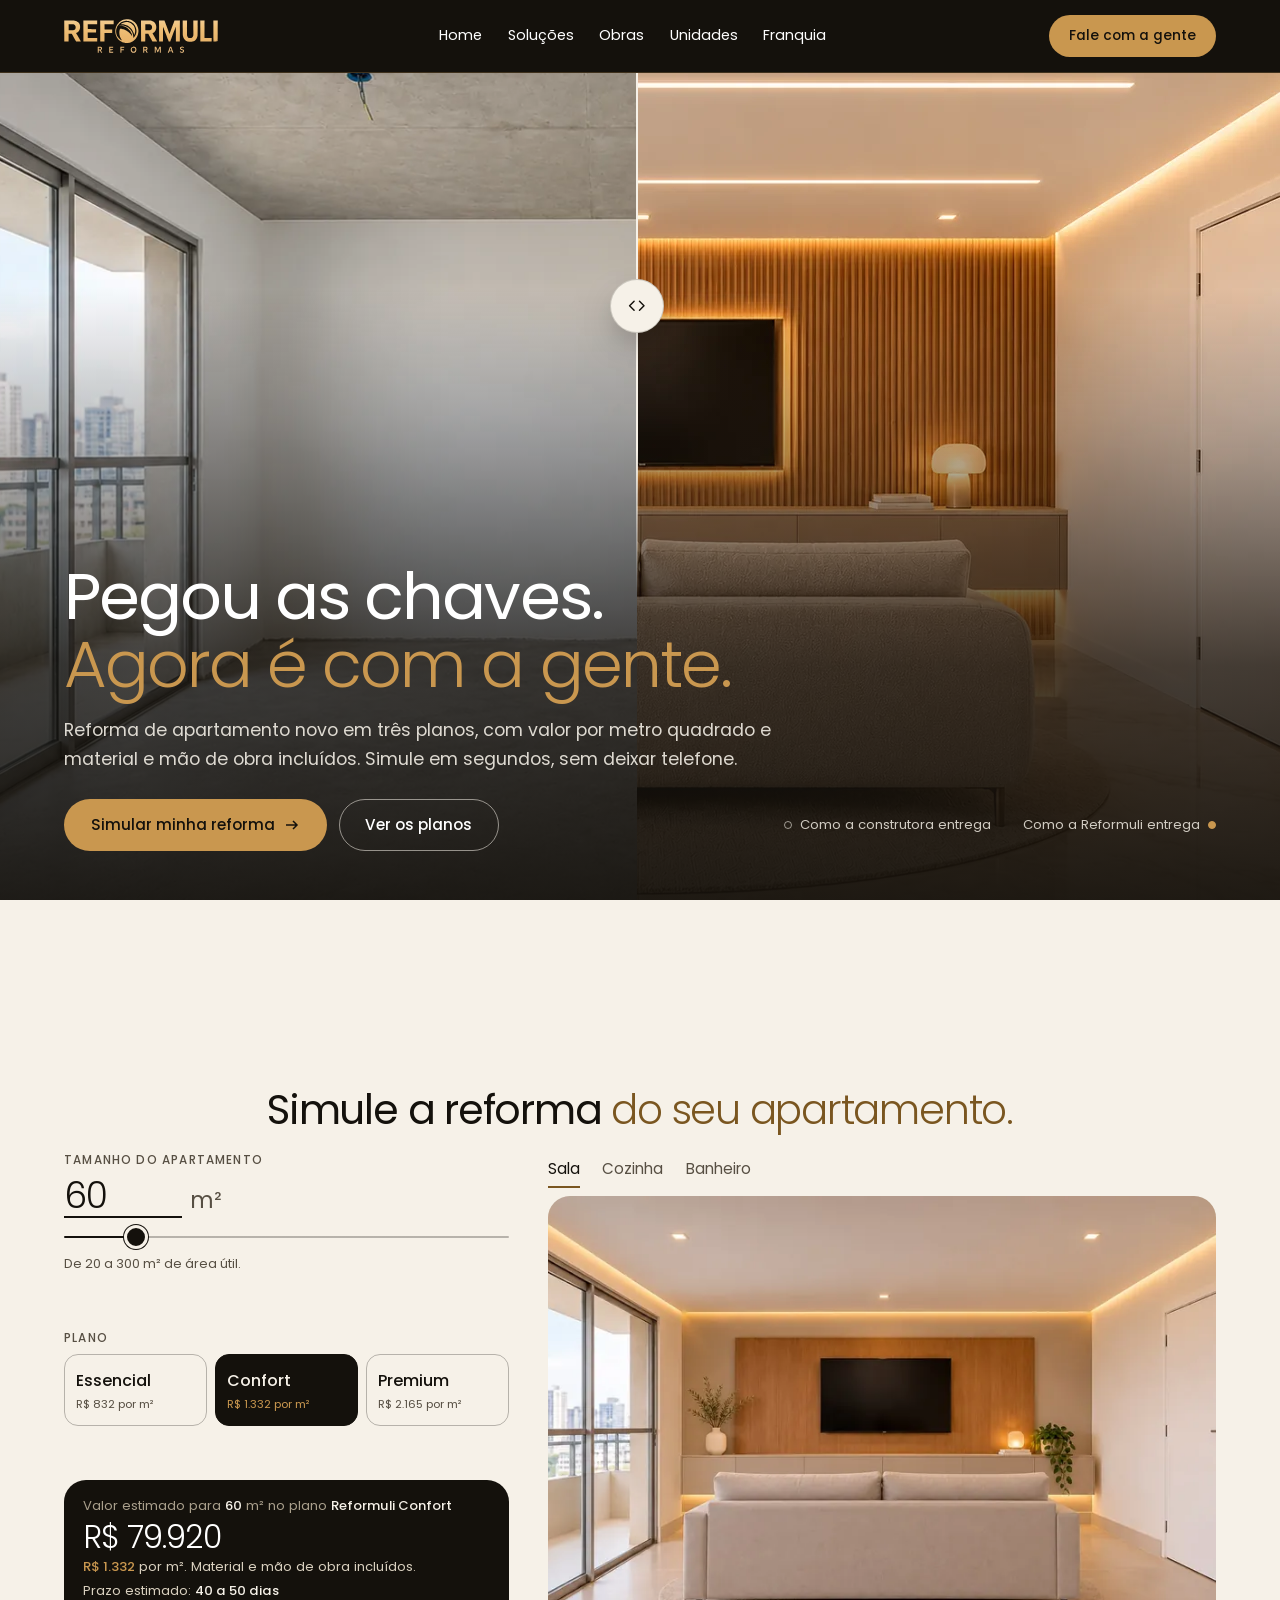
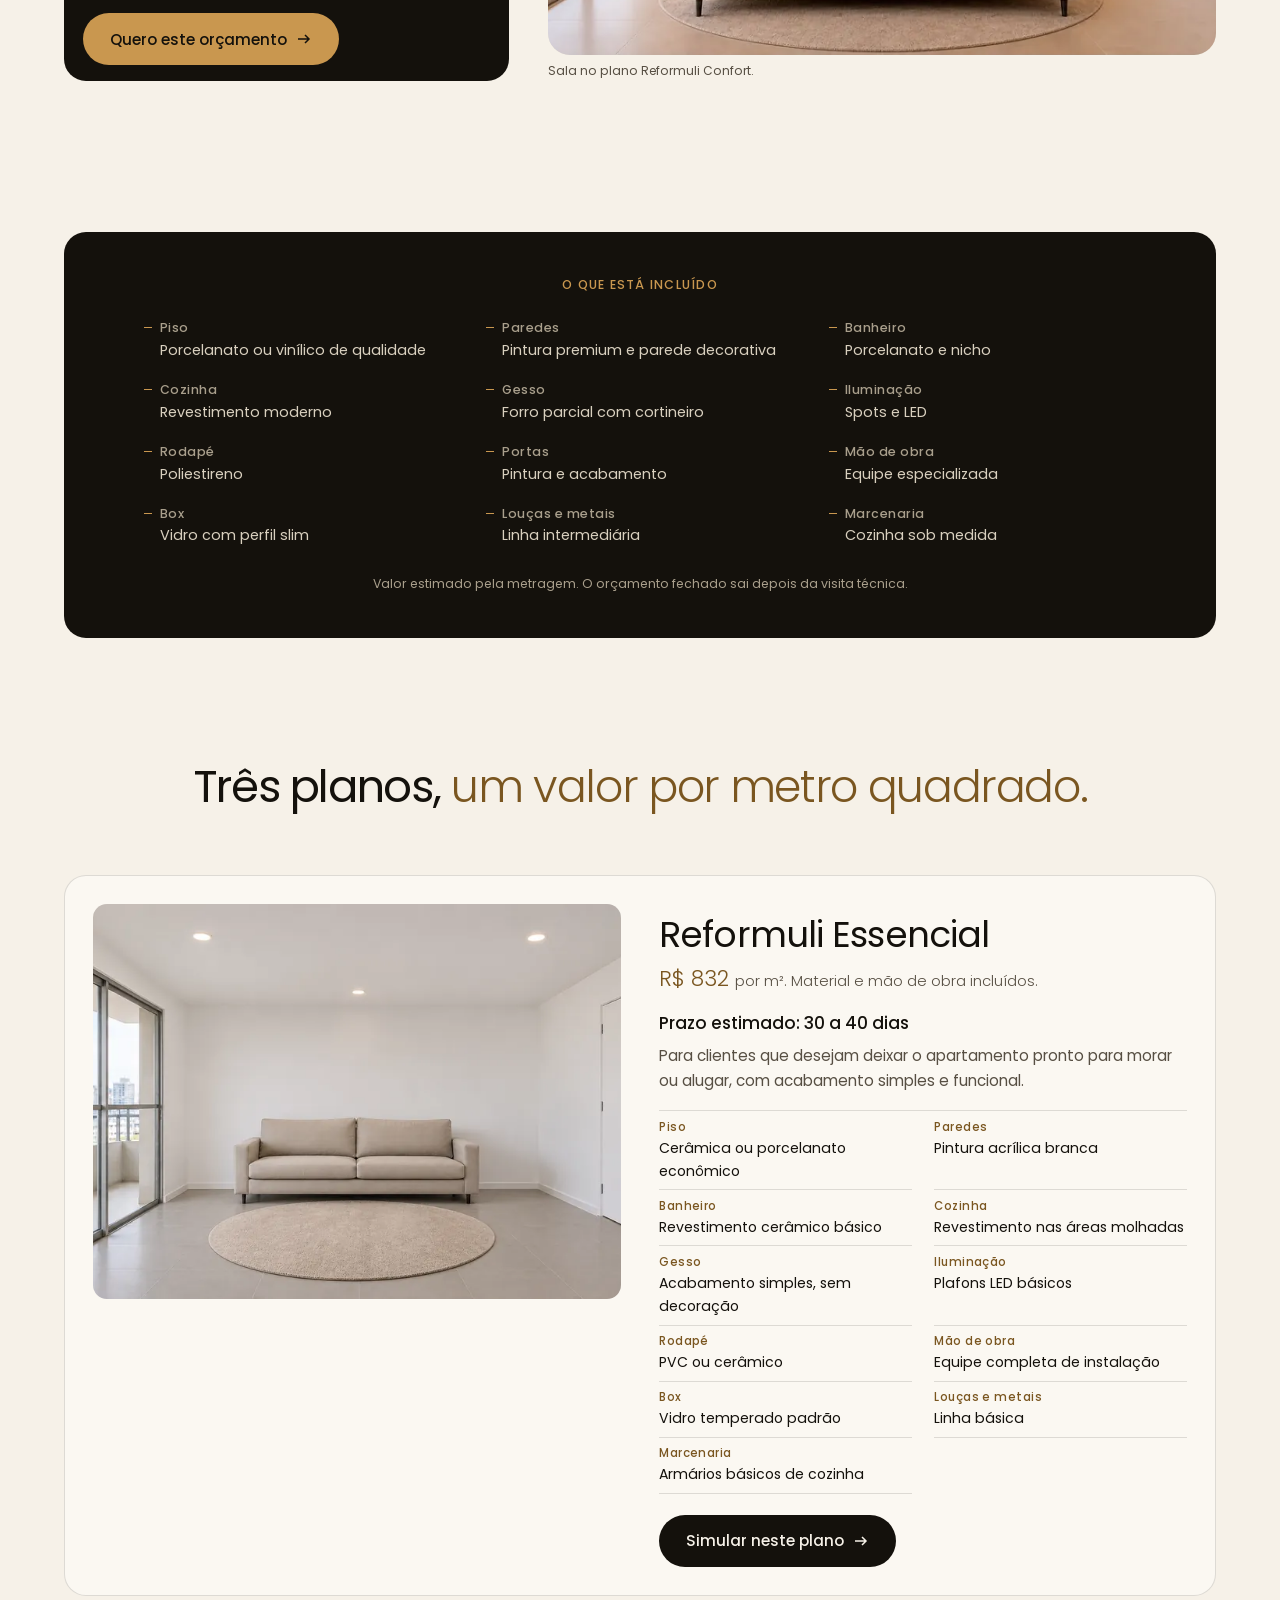
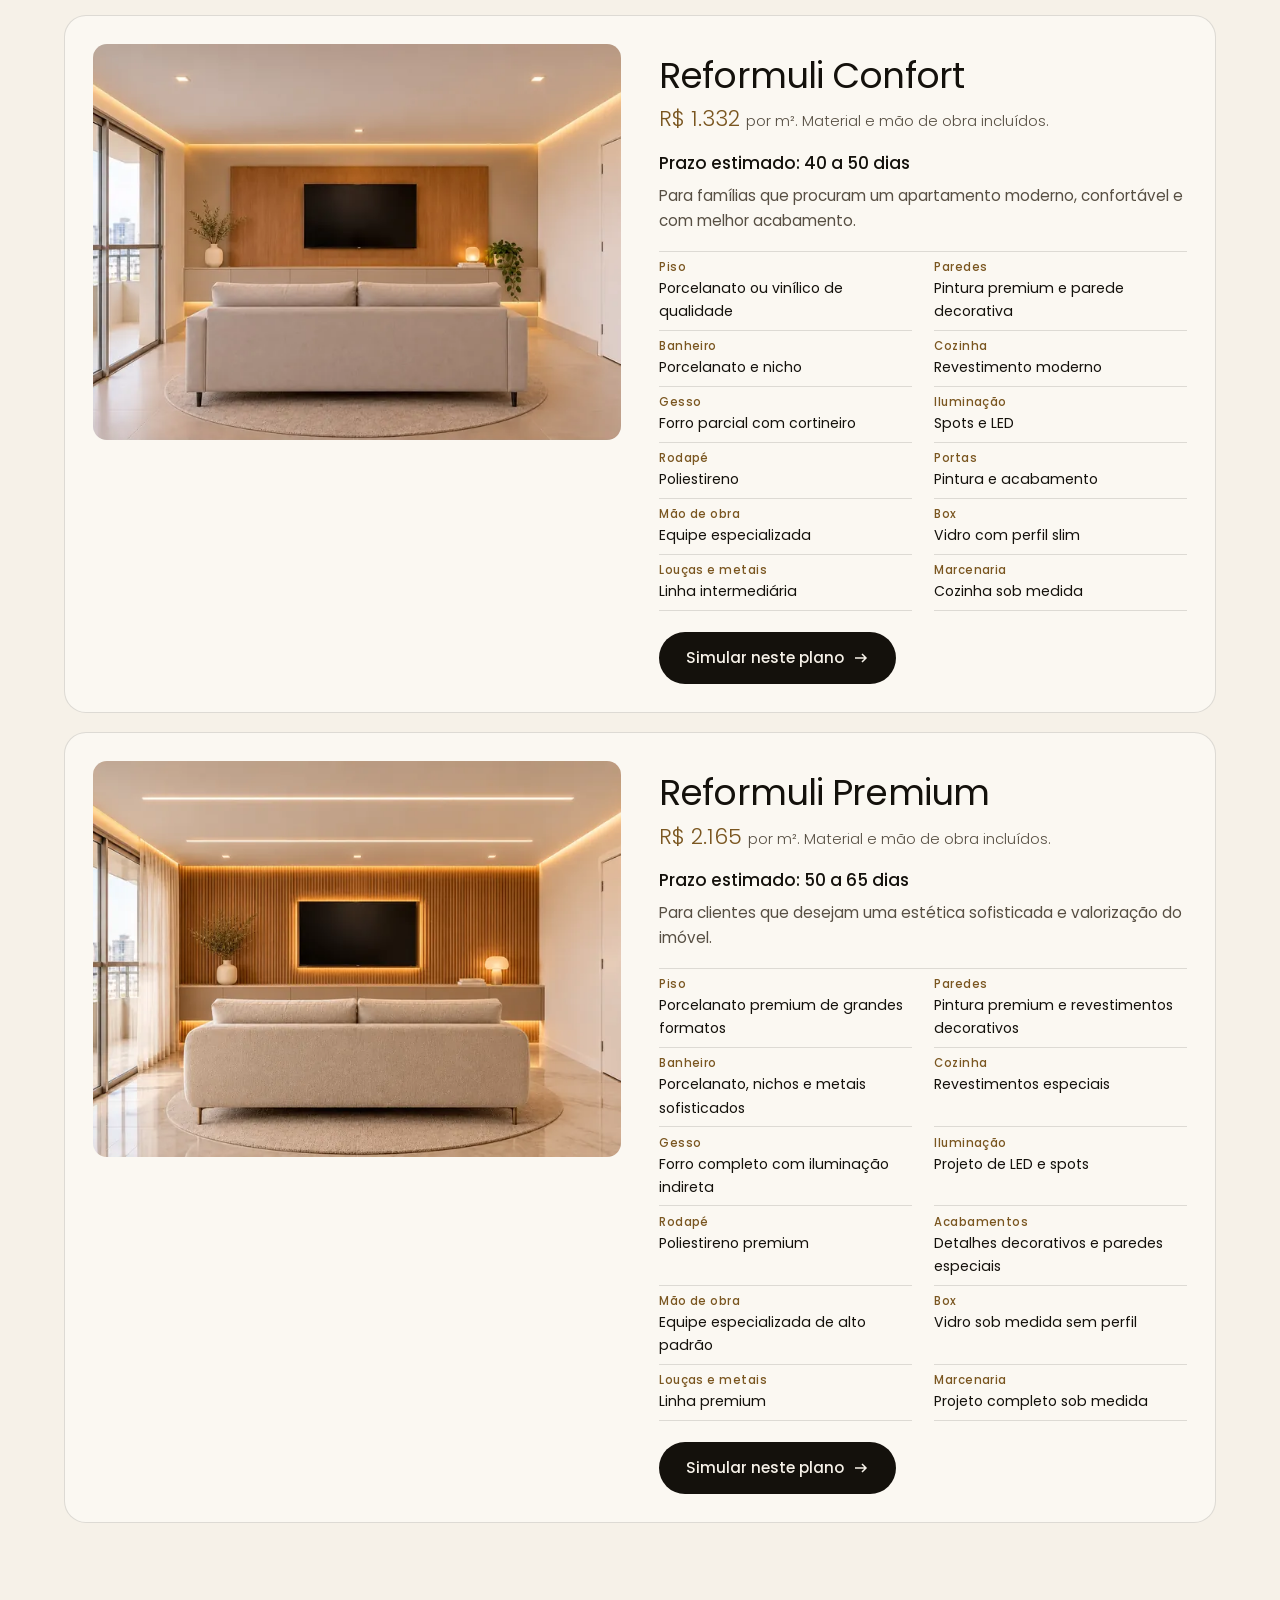
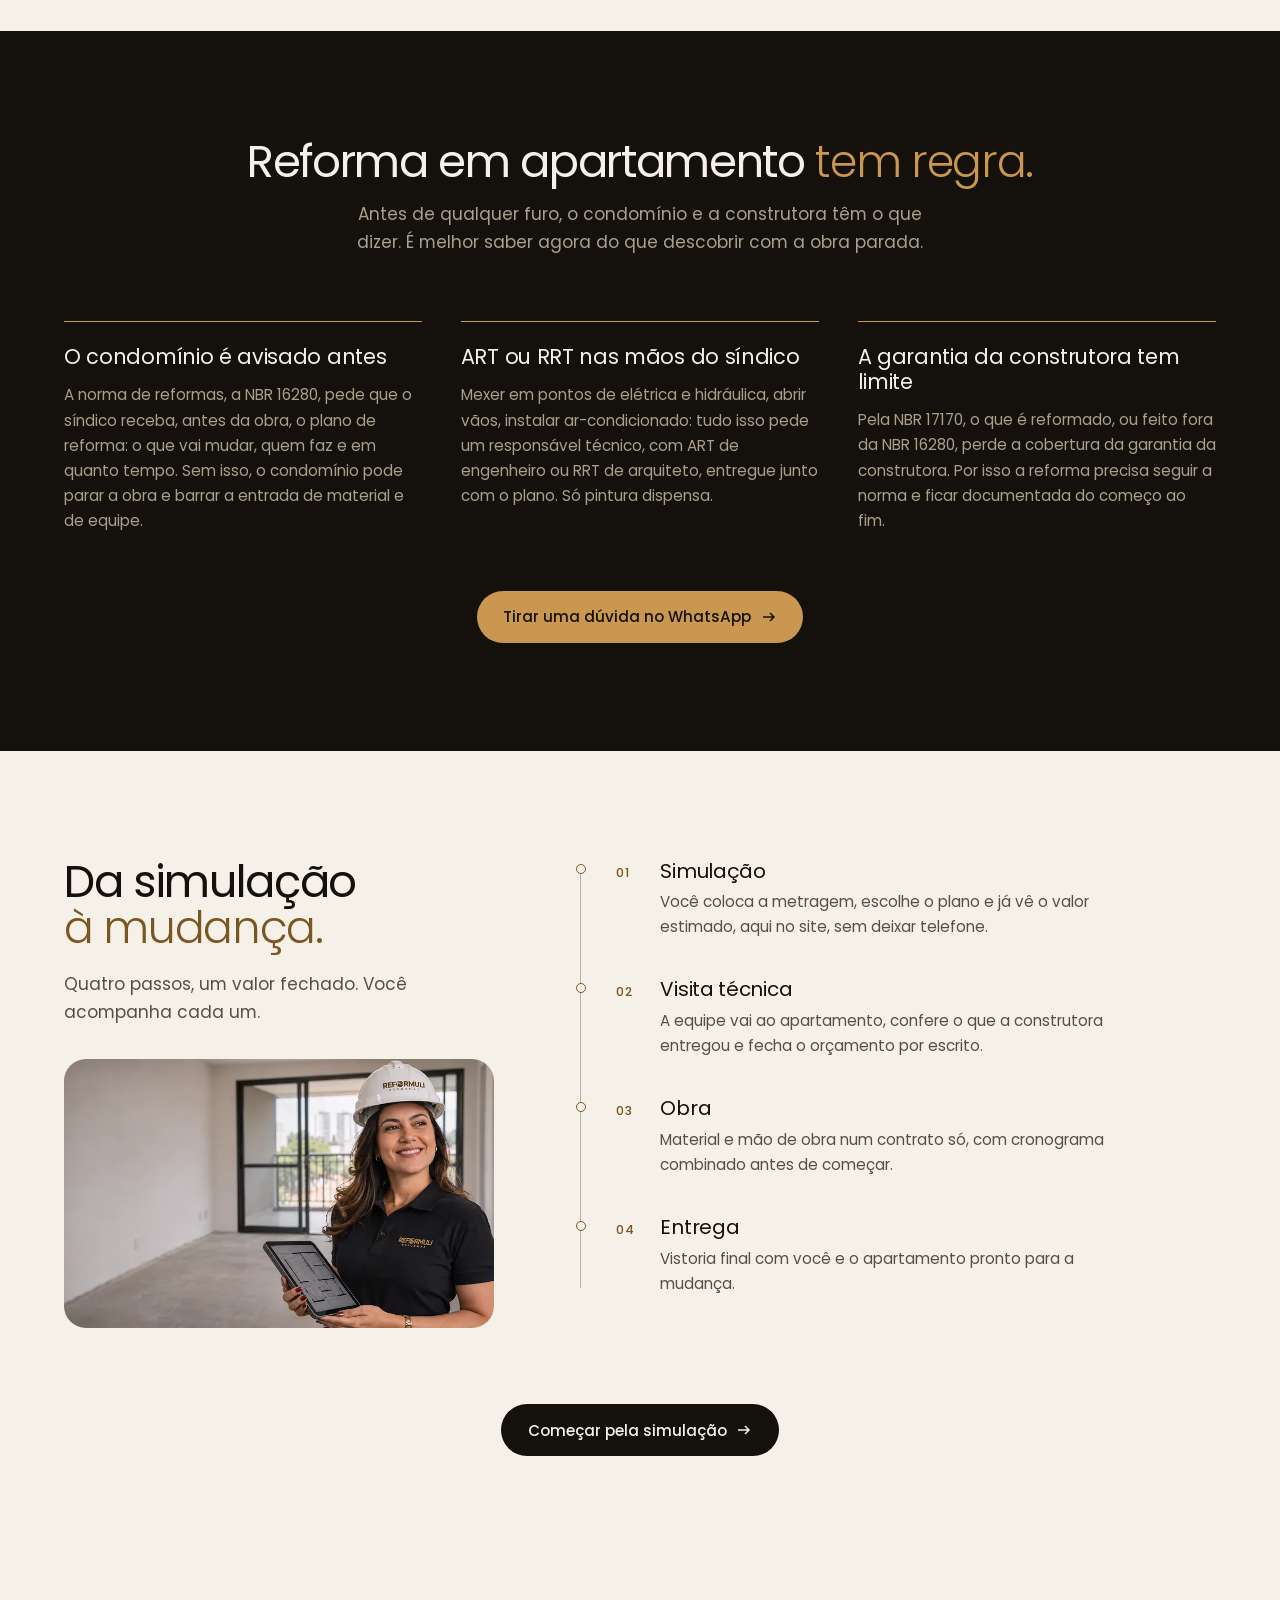
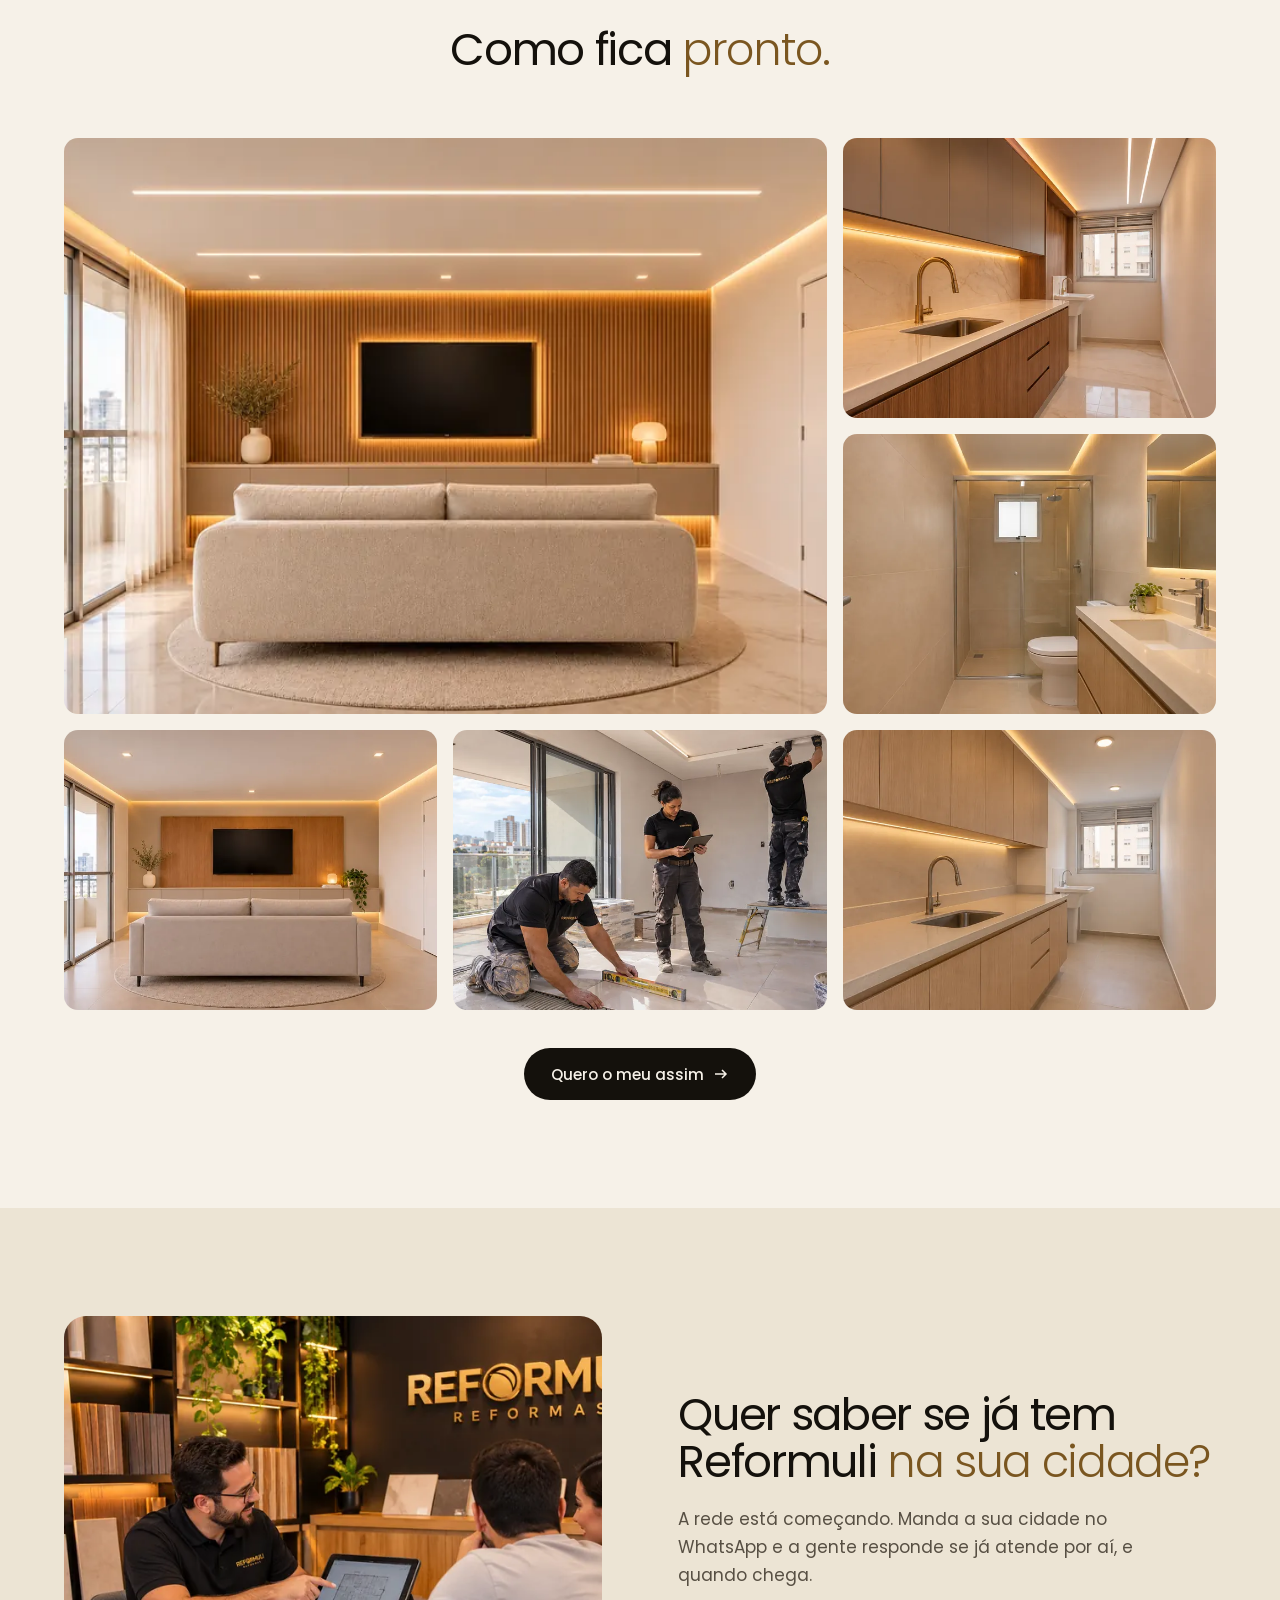
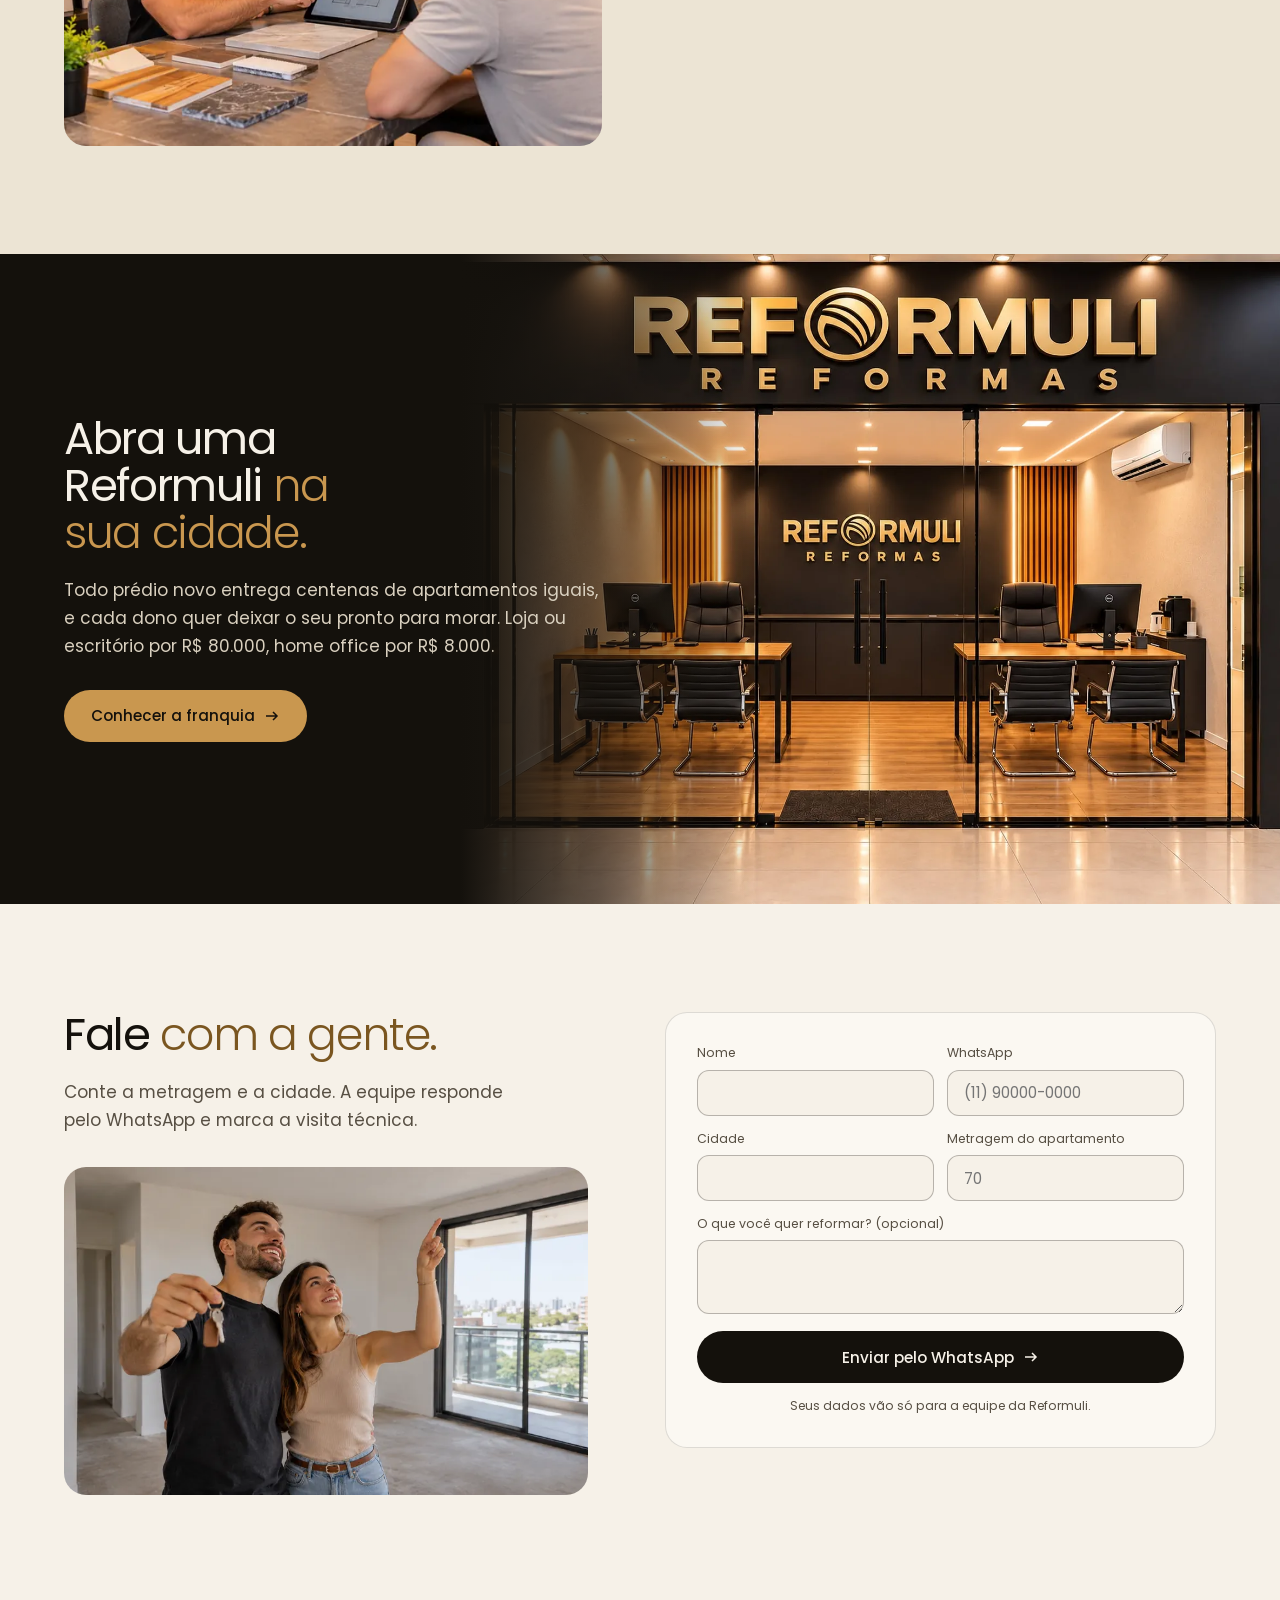
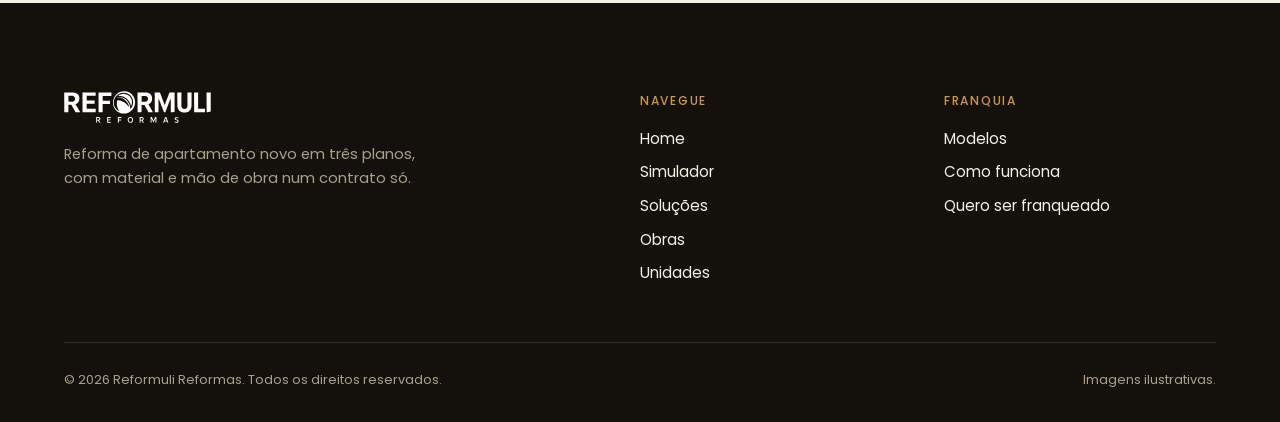
==== commit 2a5a372f: "feat(home): sofa facing the TV in Confort and a new Premium room in the plans and hero The partner p" ====
--- a/index.html
+++ b/index.html
@@ -27,7 +27,7 @@
 <link rel="apple-touch-icon" href="/assets/img/apple-touch-icon.png">
 <link rel="preload" href="/assets/fonts/poppins-400.woff2" as="font" type="font/woff2" crossorigin>
 <link rel="preload" href="/assets/fonts/poppins-300.woff2" as="font" type="font/woff2" crossorigin>
-<link rel="preload" as="image" imagesrcset="/assets/img/rf-sala-3-900.webp 900w, /assets/img/rf-sala-3-1600.webp 1600w" imagesizes="(max-width:860px) 1500px, 100vw" fetchpriority="high">
+<link rel="preload" as="image" imagesrcset="/assets/img/rf-sala-3-v2-900.webp 900w, /assets/img/rf-sala-3-v2-1600.webp 1600w" imagesizes="(max-width:860px) 1500px, 100vw" fetchpriority="high">
 <link rel="preload" as="image" imagesrcset="/assets/img/rf-sala-0b-900.webp 900w, /assets/img/rf-sala-0b-1600.webp 1600w" imagesizes="(max-width:860px) 1500px, 100vw" fetchpriority="high">
 <script>document.documentElement.classList.add('js')</script>
 <style>@font-face{font-family:"Poppins";src:url(/assets/fonts/poppins-300.woff2) format("woff2");font-weight:300;font-display:swap}@font-face{font-family:"Poppins";src:url(/assets/fonts/poppins-400.woff2) format("woff2");font-weight:400;font-display:swap}@font-face{font-family:"Poppins";src:url(/assets/fonts/poppins-500.woff2) format("woff2");font-weight:500;font-display:swap}@font-face{font-family:"Poppins Reserva";src:local("Arial");size-adjust:112.5%;ascent-override:93%;descent-override:31%;line-gap-override:9%}:root{--bg:#F6F1E8;--bg-2:#ECE4D4;--paper:#FBF8F2;--ink:#14110C;--ink-2:#2A2520;--muted:#574F43;--line:rgba(20,17,12,.13);--line-2:rgba(20,17,12,.28);--bronze:#7A5620;--gold:#C9974F;--gold-hi:#E3B96C;--on-dark:#F6F1E8;--on-dark-2:#D9D0BF;--on-dark-muted:#A99F8C;--dark-line:rgba(246,241,232,.14);--font:"Poppins","Poppins Reserva",Arial,sans-serif;--t-hero:clamp(2.5rem,5.1vw,5.1rem);--t-h2:clamp(1.9rem,3.5vw,3.5rem);--t-body:clamp(.98rem,.94rem + .2vw,1.06rem);--gutter:clamp(1.25rem,5vw,4rem);--maxw:1320px;--section-py:clamp(5rem,12vh,9rem);--radius:22px;--radius-s:14px;--pill:999px;--ease-out:cubic-bezier(.2,.8,.3,1);--ease-inout:cubic-bezier(.7,0,.2,1)}*,*::before,*::after{box-sizing:border-box}html{-webkit-text-size-adjust:100%;scroll-padding-top:4.5rem;scroll-behavior:smooth}body{margin:0;background:var(--bg);color:var(--ink);font:400 var(--t-body)/1.65 var(--font);-webkit-font-smoothing:antialiased;overflow-x:clip}img,svg{display:block;max-width:100%}a{color:inherit;text-decoration:none}button,input,select,textarea{font:inherit;color:inherit}h1,h2,h3,p,figure{margin:0}h1,h2{font-weight:400;letter-spacing:-.03em;line-height:1.04;text-wrap:balance}h1 em,h2 em{font-style:normal;font-weight:300;color:var(--bronze)}h3{font-weight:400;letter-spacing:-.015em;line-height:1.2;font-size:1.3rem}.wrap{width:100%;max-width:var(--maxw);margin-inline:auto;padding-inline:var(--gutter)}:focus-visible{outline:2px solid var(--bronze);outline-offset:3px;border-radius:6px}::selection{background:var(--gold);color:var(--ink)}.dark{background:var(--ink);color:var(--on-dark)}.dark h1 em,.dark h2 em{color:var(--gold)}.dark::selection{background:var(--gold);color:var(--ink)}.dark:focus-visible{outline-color:var(--gold)}.btn{display:inline-flex;align-items:center;justify-content:center;gap:.6rem;height:3.25rem;padding:0 1.6rem;border-radius:var(--pill);font-weight:500;font-size:.95rem;white-space:nowrap;border:1px solid transparent;cursor:pointer;transition:background-color .35s var(--ease-out),color .35s var(--ease-out),border-color .35s var(--ease-out),transform .35s var(--ease-out)}.btn svg{width:1rem;height:1rem;flex:none;transition:transform .35s var(--ease-out)}.btn:hover svg{transform:translateX(3px)}.btn:active{transform:scale(.98)}.btn--pri{background:var(--ink);color:var(--bg)}.btn--pri:hover{background:var(--ink-2)}.btn--line{border-color:var(--line-2);color:var(--ink)}.btn--line:hover{border-color:var(--ink)}.btn--gold{background:var(--gold);color:var(--ink)}.btn--gold:hover{background:var(--gold-hi)}.dark .btn--pri{background:var(--bg);color:var(--ink)}.dark .btn--pri:hover{background:#fff}.dark .btn--line{border-color:rgba(246,241,232,.35);color:var(--on-dark)}.dark .btn--line:hover{border-color:var(--on-dark)}.ctas{display:flex;flex-wrap:wrap;gap:.75rem}.ctas--center{justify-content:center;margin-top:clamp(2.4rem,5vw,3.6rem)}.top{position:fixed;inset:0 0 auto 0;z-index:50;transition:background-color .4s var(--ease-out),border-color .4s var(--ease-out),box-shadow .4s}.top__in{display:flex;align-items:center;justify-content:space-between;gap:1.5rem;height:4.5rem}.top.solid{background:rgba(246,241,232,.86);-webkit-backdrop-filter:blur(14px);backdrop-filter:blur(14px);border-bottom:1px solid var(--line)}.brand{display:flex;align-items:center;flex:none}.brand img{height:2.1rem;width:auto}.nav{display:flex;align-items:center;gap:1.6rem}.nav a:not(.btn){position:relative;padding:.3rem 0;font-size:.9rem;color:var(--ink-2)}.nav a:not(.btn)::after{content:"";position:absolute;left:0;right:0;bottom:0;height:1px;background:var(--bronze);transform:scaleX(0);transform-origin:left;transition:transform .35s var(--ease-out)}.nav a:not(.btn):hover::after,.nav a[aria-current="page"]::after{transform:scaleX(1)}.nav .btn{height:2.6rem;padding:0 1.2rem;font-size:.86rem}.burger{display:none;width:2.9rem;height:2.9rem;border-radius:50%;border:1px solid var(--line-2);background:none;cursor:pointer;position:relative}.burger span{position:absolute;left:50%;width:1.1rem;height:1.5px;background:var(--ink);transform:translateX(-50%);transition:transform .35s var(--ease-out),top .35s var(--ease-out)}.burger span:first-child{top:42%}.burger span:last-child{top:58%}.menu-open .burger span:first-child{top:50%;transform:translateX(-50%) rotate(45deg)}.menu-open .burger span:last-child{top:50%;transform:translateX(-50%) rotate(-45deg)}@media (min-width:1081px){.nav{flex:1}.nav>a:first-child{margin-left:auto}.nav>.btn{margin-left:auto}}.hero{padding-top:calc(4.5rem + clamp(1.8rem,4vh,3rem));padding-bottom:clamp(2rem,4vw,3rem)}.hero__head,.fhero__head{display:grid;grid-template-columns:1.15fr .85fr;gap:1.5rem 4rem;align-items:end;margin-bottom:clamp(1.5rem,3vw,2.4rem)}.hero h1,.fhero h1{font-size:var(--t-hero);max-width:12ch}.hero__side p{color:var(--muted);max-width:30rem;font-size:clamp(1rem,.95rem + .25vw,1.12rem)}.hero__side .ctas{margin-top:1.5rem}.cmpr{position:relative;height:clamp(360px,calc(100svh - 24.5rem),720px);border-radius:var(--radius);overflow:hidden;background:var(--bg-2);touch-action:pan-y;user-select:none;-webkit-user-select:none;cursor:ew-resize;--p:50%}.cmpr__depois,.cmpr__antes{position:absolute;inset:0}.cmpr__antes{clip-path:inset(0 calc(100% - var(--p)) 0 0)}.cmpr__img{width:100%;height:100%;object-fit:cover;object-position:50% 42%;pointer-events:none;-webkit-user-drag:none}.cmpr__linha{position:absolute;top:0;bottom:0;left:var(--p);width:2px;margin-left:-1px;background:var(--bg);box-shadow:0 0 0 1px rgba(20,17,12,.12)}.cmpr__handle{position:absolute;top:50%;left:var(--p);width:3.4rem;height:3.4rem;margin:-1.7rem 0 0 -1.7rem;padding:0;border-radius:50%;border:1px solid rgba(20,17,12,.18);background:var(--bg);color:var(--ink);display:grid;place-items:center;cursor:ew-resize;box-shadow:0 14px 34px -12px rgba(0,0,0,.55);transition:transform .3s var(--ease-out),background-color .3s}.cmpr__handle svg{width:1.35rem;height:1.35rem}.cmpr__handle::after{content:"";position:absolute;inset:-7px;border-radius:50%;border:1.5px solid var(--gold);opacity:0;animation:anel 2.4s var(--ease-out) 1.2s 3}@keyframes anel{0%{opacity:.9;transform:scale(.7)}70%{opacity:0;transform:scale(1.35)}100%{opacity:0;transform:scale(1.35)}}.cmpr.drag .cmpr__handle,.cmpr__handle:hover{transform:scale(1.08);background:#fff}.cmpr.drag .cmpr__handle::after{animation:none}.cmpr__labels{display:flex;justify-content:space-between;gap:1rem;margin-top:.9rem;font-size:.82rem;color:var(--muted)}.cmpr__labels span:first-child,.cmpr__labels span:last-child{display:flex;align-items:center;gap:.5rem}.cmpr__labels span:first-child::before,.cmpr__labels span:last-child::after{content:"";width:.5rem;height:.5rem;border-radius:50%;border:1px solid var(--line-2)}.cmpr__labels span:last-child::after{background:var(--gold);border-color:var(--gold)}.cmpr__dica{color:var(--bronze)}.sec{position:relative;padding-block:var(--section-py)}.sec--tight{padding-top:clamp(3rem,7vh,5rem)}.sec--band{background:var(--bg-2)}.sec__head{display:grid;grid-template-columns:1.05fr .95fr;gap:1rem 3rem;align-items:end;margin-bottom:clamp(2.4rem,5vw,4rem)}.sec__head h2{font-size:var(--t-h2);max-width:14ch}.sec__head p{color:var(--muted);max-width:32rem;justify-self:end}.dark .sec__head p{color:var(--on-dark-muted)}.sec__head--left{grid-template-columns:1fr;max-width:46rem}.sec__head--left p{justify-self:start}.sec__head--center{grid-template-columns:1fr;text-align:center}.sec__head--center h2{margin-inline:auto}.js .rv{opacity:0;transform:translate3d(0,22px,0);transition:opacity .8s var(--ease-out),transform 1s var(--ease-out)}.js .rv.in{opacity:1;transform:none}.js .rv[data-d="1"]{transition-delay:.08s}.js .rv[data-d="2"]{transition-delay:.16s}.js .rv[data-d="3"]{transition-delay:.24s}.sim{display:grid;grid-template-columns:minmax(0,.8fr) minmax(0,1.2fr);gap:clamp(1.5rem,3vw,3rem);align-items:start}.sim__ctl{position:sticky;top:5.5rem;display:grid;gap:1.8rem}.ctl label,.ctl__label{display:block;margin:0 0 .7rem;font-size:.78rem;font-weight:500;letter-spacing:.1em;text-transform:uppercase;color:var(--muted)}.ctl__m2{display:flex;align-items:baseline;gap:.5rem}.ctl__m2 input{width:7.4rem;padding:0;border:0;border-bottom:2px solid var(--ink);border-radius:0;background:none;font-size:clamp(2.6rem,4vw,3.6rem);font-weight:300;letter-spacing:-.03em;line-height:1.1;font-variant-numeric:tabular-nums;-moz-appearance:textfield}.ctl__m2 input::-webkit-outer-spin-button,.ctl__m2 input::-webkit-inner-spin-button{-webkit-appearance:none;margin:0}.ctl__m2 input:focus{outline:none;border-color:var(--bronze)}.ctl__m2 span{font-size:1.4rem;color:var(--muted)}.ctl__range{--f:16%;width:100%;margin:1.1rem 0 0;height:2px;border-radius:2px;appearance:none;-webkit-appearance:none;background:linear-gradient(90deg,var(--ink) var(--f),var(--line-2) var(--f));cursor:pointer}.ctl__range::-webkit-slider-thumb{-webkit-appearance:none;width:1.5rem;height:1.5rem;border-radius:50%;background:var(--ink);border:3px solid var(--bg);box-shadow:0 0 0 1px var(--ink);cursor:grab}.ctl__range::-moz-range-thumb{width:1.1rem;height:1.1rem;border-radius:50%;background:var(--ink);border:3px solid var(--bg);box-shadow:0 0 0 1px var(--ink);cursor:grab}.ctl__range:active::-webkit-slider-thumb{cursor:grabbing}.ctl__range:focus-visible{outline:none}.ctl__range:focus-visible::-webkit-slider-thumb{box-shadow:0 0 0 2px var(--bronze)}.ctl__dica{margin-top:.6rem;font-size:.8rem;color:var(--muted)}.seg{display:grid;grid-template-columns:repeat(3,1fr);gap:.5rem}.seg__b{display:flex;flex-direction:column;gap:.15rem;padding:.8rem .7rem;border:1px solid var(--line-2);border-radius:var(--radius-s);background:transparent;text-align:left;cursor:pointer;transition:background-color .35s var(--ease-out),color .35s var(--ease-out),border-color .35s var(--ease-out)}.seg__b b{font-weight:500;font-size:1rem}.seg__b small{font-size:.7rem;line-height:1.35;color:var(--muted)}.seg__b:hover{border-color:var(--ink)}.seg__b[aria-pressed="true"]{background:var(--ink);color:var(--bg);border-color:var(--ink)}.seg__b[aria-pressed="true"] small{color:var(--gold)}.ctl__aviso{font-size:.8rem;color:var(--muted)}.ctl__aviso .sim__exemplo,.ctl__aviso .sim__exemplo{color:var(--bronze);font-weight:500}.sim__out{display:grid;gap:1rem}.tabs{display:flex;gap:1.4rem;margin-bottom:.8rem}.tabs__b{padding:.3rem 0;border:0;border-bottom:2px solid transparent;background:none;font-size:.95rem;color:var(--muted);cursor:pointer;transition:color .3s,border-color .3s}.tabs__b:hover{color:var(--ink)}.tabs__b[aria-pressed="true"]{color:var(--ink);border-color:var(--bronze)}.sim__palco{position:relative;aspect-ratio:16/9;border-radius:var(--radius);overflow:hidden;background:var(--bg-2)}.sim__palco img{position:absolute;inset:0;width:100%;height:100%;object-fit:cover;opacity:0;transform:scale(1.04);transition:opacity .9s var(--ease-out),transform 1.8s var(--ease-out)}.sim__palco img.on{opacity:1;transform:scale(1)}.sim__legenda{margin-top:.6rem;font-size:.8rem;color:var(--muted)}.sim__card{padding:clamp(1.4rem,2.6vw,2.2rem);border-radius:var(--radius)}.sim__para{font-size:.9rem;color:var(--on-dark-muted)}.sim__para b{font-weight:500;color:var(--on-dark)}.sim__total{margin-top:.5rem;font-size:clamp(1.9rem,3.1vw,2.9rem);font-weight:300;letter-spacing:-.03em;line-height:1.1;font-variant-numeric:tabular-nums;color:#fff}.sim__total i{font-style:normal;font-size:.5em;color:var(--on-dark-muted);margin:0 .15em}.sim__base{margin-top:.4rem;font-size:.9rem;color:var(--on-dark-2)}.sim__base .sim__m2valor{color:var(--gold);font-weight:500}.sim__dados{display:grid;grid-template-columns:auto 1fr;gap:1rem 1.6rem;margin:1.3rem 0 0;padding:1.1rem 0 0;border-top:1px solid var(--dark-line)}.sim__dados div{display:contents}.sim__dados dt{font-size:.78rem;font-weight:500;letter-spacing:.08em;text-transform:uppercase;color:var(--on-dark-muted);padding-top:.15rem;white-space:nowrap}.sim__dados dd{margin:0;font-size:.95rem;color:var(--on-dark)}.sim__dados .sim__prazo{font-size:1.05rem;font-weight:500}.sim__inclui li b{display:block;font-weight:500;font-size:.78rem;letter-spacing:.04em;color:var(--on-dark-muted)}.split{position:relative;height:6px;margin-top:1.3rem;border-radius:3px;background:var(--on-dark-2);overflow:hidden}.split i{position:absolute;inset:0;width:var(--w,58%);background:var(--gold);transition:width .6s var(--ease-out)}.sim__parts{display:grid;grid-template-columns:1fr 1fr;gap:1rem;margin:.9rem 0 0;padding:0}.sim__parts dt{display:flex;align-items:center;gap:.5rem;font-size:.8rem;color:var(--on-dark-muted)}.sim__parts dt::before{content:"";width:.6rem;height:.6rem;border-radius:2px;background:var(--gold)}.sim__parts div:last-child dt::before{background:var(--on-dark-2)}.sim__parts dd{margin:.25rem 0 0;font-size:clamp(.98rem,1.1vw,1.1rem);font-variant-numeric:tabular-nums}.sim__h{margin-top:1.6rem;padding-top:1.3rem;border-top:1px solid var(--dark-line);font-size:.78rem;font-weight:500;letter-spacing:.1em;text-transform:uppercase;color:var(--gold)}.sim__inclui{margin:.8rem 0 0;padding:0;list-style:none;columns:2;column-gap:1.6rem;font-size:.9rem;color:var(--on-dark-2)}.sim__inclui li{position:relative;break-inside:avoid;padding:.3rem 0 .3rem 1rem}.sim__inclui li::before{content:"";position:absolute;left:0;top:.95em;width:.5rem;height:1px;background:var(--gold)}.sim__nota{margin-top:.7rem;font-size:.86rem;color:var(--on-dark-muted)}.sim__card .ctas{margin-top:1.5rem}.sim__aviso{margin-top:1rem;font-size:.78rem;color:var(--on-dark-muted)}.sim__aviso .sim__exemplo{color:var(--gold)}.num{transition:color .3s}.num.run{color:var(--gold)}.pads{display:grid;gap:1.2rem}.pad{display:grid;grid-template-columns:1fr 1fr;gap:clamp(1.4rem,3vw,3rem);align-items:start;padding:clamp(1.2rem,2.2vw,1.8rem);border:1px solid var(--line);border-radius:var(--radius);background:var(--paper)}.pad__ph{aspect-ratio:4/3;border-radius:var(--radius-s);overflow:hidden;background:var(--bg-2)}.pad__ph img{width:100%;height:100%;object-fit:cover}.pad__ph:empty{display:none}.pad__n{font-size:.78rem;font-weight:500;letter-spacing:.2em;color:var(--bronze)}.pad h3{margin-top:.6rem;font-size:clamp(1.8rem,2.8vw,2.6rem);letter-spacing:-.025em}.pad__m2{margin-top:.3rem;font-size:clamp(1.15rem,1.7vw,1.45rem);font-weight:300;color:var(--bronze);font-variant-numeric:tabular-nums}.pad__m2 small{font-size:.68em;color:var(--muted)}.pad__prazo{margin-top:.8rem;font-weight:500}.pad__perfil{margin-top:.3rem;color:var(--muted);font-size:.95rem}.pad__lista{display:grid;grid-template-columns:1fr 1fr;gap:0 1.4rem;margin:1.1rem 0 0;padding:0;list-style:none;border-top:1px solid var(--line);font-size:.88rem}.pad__lista li{padding:.4rem 0;border-bottom:1px solid var(--line)}.pad__lista li b{display:block;font-weight:500;font-size:.72rem;letter-spacing:.04em;color:var(--bronze)}.pad .btn{margin-top:1.3rem}.regras{display:grid;grid-template-columns:repeat(3,1fr);gap:clamp(1.5rem,3vw,3rem)}.regra{padding-top:1.4rem;border-top:1px solid var(--gold)}.regra h3{font-size:1.3rem}.regra p{margin-top:.8rem;color:var(--on-dark-muted);font-size:.95rem}#regras>.wrap>p{margin-top:2rem;color:var(--on-dark-2);max-width:40rem}.como{display:grid;grid-template-columns:.8fr 1.2fr;gap:clamp(2rem,6vw,6rem);align-items:start}.como__txt{position:sticky;top:6rem}.como__cta{grid-column:1/-1;margin-top:0}.como__txt h2{font-size:var(--t-h2)}.como__txt>p{margin-top:1.2rem;color:var(--muted);max-width:26rem}.como__txt .ctas{margin-top:1.8rem}.dark .como__txt>p{color:var(--on-dark-muted)}.steps{position:relative;margin:0;padding:0 0 0 2.8rem;list-style:none;display:grid;gap:2.4rem}.steps::before{content:"";position:absolute;left:.6rem;top:.5rem;bottom:.5rem;width:1px;background:var(--line-2)}.steps__fill{position:absolute;left:.6rem;top:.5rem;bottom:.5rem;width:1px;background:var(--bronze);transform-origin:top;transform:scaleY(var(--p,0))}.dark .steps::before{background:var(--dark-line)}.dark .steps__fill{background:var(--gold)}.step{position:relative;display:grid;grid-template-columns:2.2rem 1fr;gap:.6rem;align-items:start}.step::before{content:"";position:absolute;left:-2.8rem;top:.35rem;width:.62rem;height:.62rem;margin-left:.3rem;border-radius:50%;background:var(--bg);border:1px solid var(--bronze)}.dark .step::before{background:var(--ink);border-color:var(--gold)}.step b{padding-top:.3rem;font-weight:500;font-size:.78rem;letter-spacing:.14em;color:var(--bronze)}.dark .step b{color:var(--gold)}.step h3{font-size:1.25rem}.step p{margin-top:.4rem;color:var(--muted);font-size:.95rem;max-width:30rem}.dark .step p{color:var(--on-dark-muted)}.obras{display:grid;grid-template-columns:repeat(3,1fr);grid-auto-rows:minmax(12rem,auto);gap:1rem}.obra{position:relative;border-radius:var(--radius-s);overflow:hidden;background:var(--bg-2);aspect-ratio:4/3}.obra:first-child{grid-column:span 2;grid-row:span 2;aspect-ratio:auto}.obra--wide{grid-column:span 2;aspect-ratio:auto}.obra img{width:100%;height:100%;object-fit:cover;transition:transform 1.2s var(--ease-out)}.obra:hover img{transform:scale(1.035)}.obra figcaption{position:absolute;inset:auto 0 0 0;padding:2.2rem 1rem 1rem;font-size:.8rem;color:var(--on-dark);background:linear-gradient(transparent,rgba(20,17,12,.75));opacity:0;transition:opacity .4s var(--ease-out)}.obra:hover figcaption{opacity:1}.uni{display:grid;grid-template-columns:1fr 1fr;gap:clamp(2rem,6vw,6rem);align-items:center}.uni__ph{aspect-ratio:5/4;border-radius:var(--radius);overflow:hidden;background:var(--bg)}.uni__ph:empty{display:none}.uni__ph img{width:100%;height:100%;object-fit:cover}.uni h2{font-size:var(--t-h2)}.uni__txt>p{margin-top:1.3rem;color:var(--muted);max-width:30rem}.uni__txt .ctas{margin-top:1.8rem}.fran{position:relative;overflow:hidden;padding-block:clamp(6rem,18vh,11rem)}.fran__bg{position:absolute;inset:0}.fran__bg img{width:100%;height:100%;object-fit:cover;object-position:50% 40%;opacity:.5}.fran__bg::after{content:"";position:absolute;inset:0;background:linear-gradient(90deg,rgba(20,17,12,.96) 0%,rgba(20,17,12,.75) 45%,rgba(20,17,12,.2) 100%)}.fran__in{position:relative}.fran h2{font-size:var(--t-h2);max-width:14ch}.fran p{margin-top:1.3rem;max-width:34rem;color:var(--on-dark-2)}.fran .ctas{margin-top:1.8rem}.contact{display:grid;grid-template-columns:1fr 1.05fr;gap:clamp(2rem,6vw,6rem);align-items:start}.contact h2{font-size:var(--t-h2)}.contact__txt p{margin-top:1.3rem;color:var(--muted);max-width:28rem}.form{display:grid;grid-template-columns:1fr 1fr;gap:.8rem;padding:clamp(1.3rem,2.4vw,2rem);border:1px solid var(--line);border-radius:var(--radius);background:var(--paper)}.field{display:flex;flex-direction:column;gap:.35rem}.field--full{grid-column:1/-1}.field label{font-size:.78rem;color:var(--muted)}.field input,.field select,.field textarea{width:100%;height:2.9rem;padding:0 1rem;border-radius:12px;border:1px solid var(--line-2);background:var(--bg);font-size:.95rem;transition:border-color .3s var(--ease-out)}.field textarea{height:4.6rem;padding:.75rem 1rem;resize:vertical}.field select{appearance:none;-webkit-appearance:none;background-image:url("data:image/svg+xml,%3Csvg xmlns='http://www.w3.org/2000/svg' width='12' height='8' fill='none'%3E%3Cpath d='M1 1.5l5 5 5-5' stroke='%23574F43' stroke-width='1.4'/%3E%3C/svg%3E");background-repeat:no-repeat;background-position:right 1rem center;padding-right:2.4rem}.field input:focus,.field select:focus,.field textarea:focus{outline:none;border-color:var(--bronze)}.form .btn{grid-column:1/-1;width:100%;margin-top:.3rem}.form__note{grid-column:1/-1;font-size:.76rem;color:var(--muted);text-align:center}.foot{padding-block:clamp(3.5rem,7vw,5.5rem) 2rem}.foot__grid{display:grid;grid-template-columns:2fr 1fr 1fr;gap:2rem}.foot__brand img{height:2rem;width:auto}.foot__brand p{margin-top:1.2rem;color:var(--on-dark-muted);max-width:22rem;font-size:.92rem}.foot__h{margin:0 0 1rem;font-weight:500;font-size:.76rem;letter-spacing:.14em;text-transform:uppercase;color:var(--gold)}.foot ul{margin:0;padding:0;list-style:none;display:grid;gap:.55rem;font-size:.94rem}.foot a{transition:color .3s}.foot a:hover{color:var(--gold)}.foot__end{display:flex;justify-content:space-between;gap:1rem;margin-top:3.5rem;padding-top:1.6rem;border-top:1px solid var(--dark-line);font-size:.8rem;color:var(--on-dark-muted)}.zap{position:fixed;right:clamp(1rem,3vw,1.8rem);bottom:clamp(1rem,3vw,1.8rem);z-index:40;display:grid;place-items:center;width:3.5rem;height:3.5rem;border-radius:50%;background:var(--ink);color:var(--gold);box-shadow:0 0 0 1px rgba(246,241,232,.5),0 14px 30px -12px rgba(0,0,0,.6);transition:transform .3s var(--ease-out),background-color .3s}.zap svg{width:1.6rem;height:1.6rem}.zap:hover{transform:scale(1.06);background:var(--ink-2)}.thanks{min-height:100vh;min-height:100svh;display:grid;place-items:center;text-align:center;padding:2rem}.thanks img{height:2.4rem;width:auto;margin:0 auto 2.2rem}.thanks h1{font-size:clamp(1.8rem,4vw,2.8rem)}.thanks p{margin-top:1rem;color:var(--muted)}.spin{width:2.6rem;height:2.6rem;margin:2rem auto;border-radius:50%;border:1.5px solid var(--line-2);border-top-color:var(--bronze);animation:spin 1s linear infinite}@keyframes spin{to{transform:rotate(360deg)}}.thanks .ctas{justify-content:center;margin-top:1rem}.fhero{padding-top:calc(4.5rem + clamp(1.8rem,4vh,3rem))}.fhero__ph{aspect-ratio:21/9;border-radius:var(--radius);overflow:hidden;background:var(--bg-2)}.fhero__ph:empty{display:none}.fhero__ph img{width:100%;height:100%;object-fit:cover;object-position:50% 2%}.models{display:grid;grid-template-columns:1fr 1fr;gap:clamp(1rem,2.4vw,2rem)}.model{display:flex;flex-direction:column;border:1px solid var(--line);border-radius:var(--radius);overflow:hidden;background:var(--paper);transition:transform .5s var(--ease-out),border-color .4s}.model:hover{transform:translateY(-4px);border-color:var(--line-2)}.model__ph{aspect-ratio:16/10;background:var(--bg-2)}.model__ph:empty{display:none}.model__ph img{width:100%;height:100%;object-fit:cover}.model__ph img[src*="rf-escritorio"]{object-position:50% 0}.model__body{display:flex;flex-direction:column;gap:1rem;padding:clamp(1.4rem,2.6vw,2.2rem);flex:1}.model__body h3{font-size:clamp(1.5rem,2.3vw,2.1rem);letter-spacing:-.025em}.model__body>p{color:var(--muted)}.model__preco{display:flex;align-items:baseline;gap:.7rem;margin-top:auto;padding-top:1rem;border-top:1px solid var(--line)}.model__preco small{font-size:.8rem;color:var(--muted);letter-spacing:.06em}.model__preco strong{font-weight:300;font-size:clamp(2rem,3.4vw,3rem);letter-spacing:-.03em;line-height:1;color:var(--bronze)}.model .btn{align-self:flex-start;margin-top:.4rem}.recebe{display:grid;grid-template-columns:1fr 1fr;gap:clamp(2rem,6vw,6rem);align-items:start}.recebe h2{font-size:var(--t-h2)}.recebe>div>p{margin-top:1.2rem;color:var(--on-dark-muted)}.recebe__lista{margin:0;padding:0;list-style:none;border-top:1px solid var(--dark-line)}.recebe__lista li{padding:.9rem 0 .9rem 1.4rem;border-bottom:1px solid var(--dark-line);position:relative;color:var(--on-dark-2)}.recebe__lista li::before{content:"";position:absolute;left:0;top:1.55rem;width:.6rem;height:1px;background:var(--gold)}@media (max-width:1080px){.nav a:not(.btn){display:none}}@media (max-width:860px){.nav{display:none}.burger{display:block}.menu-open .nav{display:flex;position:fixed;inset:4.5rem 0 auto 0;flex-direction:column;align-items:stretch;gap:.2rem;padding:1rem var(--gutter) 1.6rem;background:var(--bg);border-bottom:1px solid var(--line)}.menu-open .nav a:not(.btn){display:block;text-align:center;padding:.9rem 1rem;font-size:1rem}.menu-open .nav .btn{margin:.6rem 0 0;height:3.1rem}.menu-open .top{background:var(--bg)}.brand img{height:1.8rem}.cmpr__labels{font-size:.74rem}.cmpr__handle{width:3rem;height:3rem;margin:-1.5rem 0 0 -1.5rem}.sec__head,.sec__head--left{grid-template-columns:1fr;text-align:center;margin-bottom:clamp(1.6rem,5vw,2.6rem)}.sec__head h2{max-width:none;margin-inline:auto;font-size:clamp(1.9rem,calc(min(100vw - 2.5rem,90vw)*.1),2.7rem)}.sec__head p,.sec__head--left p{justify-self:center;margin-inline:auto}.uni h2,.contact h2,.como__txt h2,.recebe h2,.fran h2{font-size:clamp(1.9rem,calc(min(100vw - 2.5rem,90vw)*.1),2.7rem)}.ctas{justify-content:center}#simulador{padding-top:2.6rem}#simulador .sec__head{margin-bottom:1.2rem}#simulador .sec__head p{display:none}.sim{grid-template-columns:1fr;gap:.8rem}.sim__out{display:contents}.sim__foto{order:1}.sim__ctl{order:2;position:static;gap:1rem}.sim__card{order:3}.sim__palco{aspect-ratio:2/1}.tabs{justify-content:center;gap:1.6rem;margin-bottom:.6rem}.sim__legenda{text-align:center;font-size:.76rem}.ctl label,.ctl__label{margin-bottom:.3rem;font-size:.72rem}.ctl__m2{justify-content:center}.ctl__m2 input{width:6rem;font-size:2.3rem;text-align:center}.ctl__range{margin-top:.7rem}.ctl__dica,.ctl__aviso{display:none}.seg{gap:.4rem}.seg__b{padding:.6rem .5rem;align-items:center;text-align:center}.seg__b b{font-size:.95rem}.seg__b small{display:none}.sim__card{padding:1.2rem}.sim__total{font-size:clamp(1.55rem,calc(min(100vw - 2.5rem,90vw)*.085),2.2rem)}.sim__total i{font-size:.55em}.sim__inclui{columns:1}.pad{grid-template-columns:1fr;gap:1rem;text-align:center}.pad__lista{text-align:left;grid-template-columns:1fr}.sim__dados{grid-template-columns:1fr;gap:.6rem}.sim__dados dt{padding-top:0}.sim__dados dd{margin-bottom:.3rem}.pad .btn{margin-inline:auto}.regras{grid-template-columns:1fr;text-align:center}.como{grid-template-columns:1fr;text-align:center}.como__txt{position:static}.como__txt>p{margin-inline:auto}.steps{text-align:left;max-width:30rem;margin-inline:auto;gap:1.8rem}.obras{grid-template-columns:1fr 1fr;grid-auto-rows:auto}.obra,.obra:first-child,.obra--wide{grid-column:auto;grid-row:auto;aspect-ratio:4/3}.obra:first-child{grid-column:1/-1}.obra figcaption{opacity:1;font-size:.72rem;padding:1.6rem .8rem .7rem}.uni{grid-template-columns:1fr;text-align:center}.uni__ph{aspect-ratio:16/10}.uni__txt>p{margin-inline:auto}.fran{text-align:center}.fran h2,.fran p{margin-inline:auto}.fran__bg::after{background:linear-gradient(0deg,rgba(20,17,12,.96) 0%,rgba(20,17,12,.8) 60%,rgba(20,17,12,.5) 100%)}.contact{grid-template-columns:1fr;text-align:center}.contact__txt p{margin-inline:auto}.form{grid-template-columns:1fr;text-align:left}.foot__grid{grid-template-columns:1fr 1fr;text-align:center}.foot__brand{grid-column:1/-1}.foot__brand img,.foot__brand p{margin-inline:auto}.foot__end{flex-direction:column;align-items:center;text-align:center}.fhero{text-align:center}.fhero__head{grid-template-columns:1fr}.fhero h1{max-width:none;margin-inline:auto;font-size:clamp(2.3rem,calc(min(100vw - 2.5rem,90vw)*.115),3.3rem)}.fhero__ph{aspect-ratio:4/3}.models{grid-template-columns:1fr}.model__body{text-align:center;align-items:center}.model .btn{align-self:stretch}.recebe{grid-template-columns:1fr;text-align:center}.recebe__lista{text-align:left}}@media (max-width:600px){.ctas{display:grid;grid-template-columns:minmax(0,max-content);width:fit-content;max-width:100%;margin-inline:auto}.ctas>*{width:100%;justify-content:center;text-align:center}.sim__parts{gap:.6rem}.obras{grid-template-columns:1fr}}@media (max-width:420px){.btn{padding:0 1.25rem;font-size:.9rem}}@media (hover:none){.model:hover{transform:none}.obra figcaption{opacity:1}}@media (prefers-reduced-motion:reduce){html{scroll-behavior:auto}*,*::before,*::after{animation-duration:.01ms!important;animation-iteration-count:1!important;transition-duration:.01ms!important}.js .rv{opacity:1;transform:none}}.sim__resumo{padding:clamp(1.1rem,1.8vw,1.5rem);border-radius:var(--radius)}.sim__resumo .ctas{margin-top:1rem}.sim__resumo .sim__aviso{margin-top:.8rem}.sim__base--prazo{margin-top:.25rem}.sim__base--prazo b{font-weight:500;color:var(--on-dark)}.sim__h--topo{margin-top:0;padding-top:0;border-top:0}.sim__ctl{gap:1.2rem;top:5rem}.sim__foto{min-width:0}.foto-lado{margin:2rem 0 0;border-radius:var(--radius);overflow:hidden;background:var(--bg-2)}.foto-lado img{display:block;width:100%;height:auto;aspect-ratio:16/10;object-fit:cover}.zap{background:#25D366!important;color:#fff!important;border-color:transparent!important}.zap:hover{background:#1EBE5A!important}.fran{background:var(--ink)}.fran__bg{left:36%}.fran__bg img{opacity:1;object-position:50% 0}.fran__bg::after{background:linear-gradient(90deg,var(--ink) 0%,rgba(20,17,12,.62) 17%,rgba(20,17,12,0) 36%)}@media (min-width:861px){#simulador{padding-block:clamp(2.6rem,6vh,4.4rem) clamp(3rem,7vh,5rem);scroll-margin-top:3.5rem}#simulador .sec__head{margin-bottom:clamp(1.2rem,3vh,2rem)}.ctl__m2 input{font-size:clamp(2.2rem,3.4vw,3.2rem)}.sim__total{font-size:clamp(1.9rem,2.8vw,2.7rem)}.sim__palco{aspect-ratio:16/10}}@media (max-width:860px){.sim__ctl{gap:.9rem}.obra figcaption{display:none}.foto-lado{margin:1.6rem auto 0;max-width:34rem}.fran{padding-top:0}.fran__bg{position:relative;left:0;aspect-ratio:16/10;margin-bottom:1.6rem}.fran__bg::after{background:linear-gradient(0deg,var(--ink) 0%,rgba(20,17,12,0) 40%)}}@media (min-width:861px) and (max-height:800px){#simulador .sec__head h2{font-size:clamp(1.8rem,2.6vw,2.4rem)}.ctl__dica{display:none}.sim__ctl{gap:.9rem}.sim__resumo{padding:1rem 1.2rem}}.top{background:rgba(246,241,232,.86);-webkit-backdrop-filter:blur(14px);backdrop-filter:blur(14px);border-bottom:1px solid var(--line)}.hero{position:relative;height:100vh;height:100svh;min-height:620px;padding:0;overflow:hidden;background:var(--ink);color:#fff}.hero .cmpr{position:absolute;inset:0;height:auto;border-radius:0;box-shadow:none;background:var(--ink)}.hero .cmpr__img{object-position:50% 45%}.cmpr__veu{position:absolute;inset:0;pointer-events:none;background:linear-gradient(0deg,rgba(20,17,12,.94) 0%,rgba(20,17,12,.76) 26%,rgba(20,17,12,.22) 54%,rgba(20,17,12,0) 68%)}.hero .cmpr__linha{-webkit-mask-image:linear-gradient(180deg,#000 50%,transparent 66%);mask-image:linear-gradient(180deg,#000 50%,transparent 66%)}.hero .cmpr__handle{top:34%}.hero__head{position:absolute;left:0;right:0;bottom:0;z-index:3;display:block;margin:0 auto;padding-bottom:clamp(2rem,5.5vh,3.4rem);pointer-events:none}.hero__head a{pointer-events:auto}.hero h1{max-width:none;color:#fff}.hero h1 em{display:block;color:var(--gold)}.hero__p{margin-top:1.1rem;max-width:47rem;color:rgba(246,241,232,.88);font-size:clamp(1rem,.95rem + .25vw,1.1rem);text-wrap:pretty}.hero__base{display:flex;align-items:center;justify-content:space-between;gap:1.4rem 2rem;margin-top:1.5rem}.hero .ctas{margin:0}.hero .btn--line{border-color:rgba(246,241,232,.55);color:#fff}.hero .btn--line:hover{border-color:#fff}.hero .cmpr__labels{gap:2rem;margin:0;color:rgba(246,241,232,.82);font-size:.82rem}.hero .cmpr__labels span:first-child::before{border-color:rgba(246,241,232,.6)}.sec__head--centro{display:block;max-width:none;text-align:center}.sec__head--centro h2{max-width:none;margin-inline:auto;text-wrap:balance}.sec__head--centro p{max-width:44rem;margin:1rem auto 0;text-wrap:balance}@media (min-width:861px){.sec__head--centro h2{white-space:nowrap}}@media (max-width:860px){.hero{min-height:600px}.hero__head{text-align:center;padding-inline:var(--gutter);padding-bottom:1.5rem}.hero h1{font-size:clamp(2rem,9.4vw,3rem)}.hero__p{margin:.8rem auto 0;font-size:.95rem}.hero__base{flex-direction:column;margin-top:1.1rem}.hero .ctas{justify-content:center}.hero .cmpr__labels{justify-content:space-between;gap:1rem;width:100%;font-size:.72rem}.hero .cmpr__handle{top:26%}.cmpr__veu{background:linear-gradient(0deg,rgba(20,17,12,.96) 0%,rgba(20,17,12,.86) 38%,rgba(20,17,12,.2) 58%,rgba(20,17,12,0) 66%)}.hero .cmpr__linha{-webkit-mask-image:linear-gradient(180deg,#000 38%,transparent 52%);mask-image:linear-gradient(180deg,#000 38%,transparent 52%)}}.zap{opacity:0;visibility:hidden;transform:translateY(.6rem) scale(.96);transition:opacity .3s var(--ease-out),transform .3s var(--ease-out),visibility .3s}.zap.ver{opacity:1;visibility:visible;transform:none}.zap.ver:hover{transform:scale(1.06)}@media (max-width:860px){.hero h1{font-size:clamp(1.6rem,7.9vw,3rem)}.hero h1 em{white-space:nowrap}.hero .cmpr{inset:0 0 auto 0;height:66%}.hero .cmpr__img{object-position:50% 50%}.hero .cmpr__handle{top:36%}.cmpr__veu{background:linear-gradient(0deg,var(--ink) 0%,rgba(20,17,12,.82) 16%,rgba(20,17,12,.25) 34%,rgba(20,17,12,0) 46%)}.hero .cmpr__linha{-webkit-mask-image:linear-gradient(180deg,#000 62%,transparent 80%);mask-image:linear-gradient(180deg,#000 62%,transparent 80%)}.hero .cmpr__labels{font-size:.68rem;gap:.5rem}.hero .cmpr__labels span{white-space:nowrap}}@media (max-width:380px){.hero .cmpr__labels span::before,.hero .cmpr__labels span::after{display:none!important}}.sim__card{margin-top:1.2rem}.sim__card .sim__aviso{margin-top:1.3rem}@media (min-width:861px){#simulador{padding-block:0 clamp(3rem,7vh,5rem);scroll-margin-top:0}.sim__tela{display:flex;flex-direction:column;justify-content:center;min-height:100vh;min-height:100svh;padding-block:calc(4.5rem + clamp(.5rem,1.8vh,1.3rem)) clamp(.7rem,2vh,1.4rem)}#simulador .sec__head{margin-bottom:clamp(.7rem,2.2vh,1.5rem)}#simulador .sec__head h2{font-size:clamp(1.8rem,3vw,2.9rem)}.sim{align-items:stretch}.sim__ctl{position:static;gap:clamp(.6rem,1.5vh,1rem);align-content:space-between}.ctl label,.ctl__label{margin-bottom:.35rem;font-size:.74rem}.ctl__m2 input{font-size:clamp(1.9rem,2.8vw,2.6rem)}.ctl__range{margin-top:.6rem}.ctl__dica{margin-top:.35rem}.sim__resumo{padding:.9rem 1.2rem 1rem}.sim__para{font-size:.82rem}.sim__total{margin-top:.15rem;font-size:clamp(1.7rem,2.5vw,2.3rem)}.sim__base{margin-top:.15rem;font-size:.82rem}.sim__resumo .ctas{margin-top:.7rem}.sim__out{display:flex;flex-direction:column;min-width:0}.sim__foto{display:flex;flex-direction:column;flex:1;min-height:0}.sim__foto .tabs{margin-bottom:.5rem}.sim__palco{flex:1;min-height:14rem;aspect-ratio:auto}.sim__legenda{margin-top:.4rem;font-size:.76rem}.sim__card{margin-top:clamp(1.4rem,3.5vh,2.4rem);padding:clamp(2rem,3.4vw,3rem);text-align:center}.sim__h{border-top:0;padding-top:0;margin-top:clamp(1.6rem,3vh,2.2rem)}.sim__h--topo{margin-top:0}.sim__inclui{display:grid;grid-template-columns:repeat(3,minmax(0,1fr));gap:.5rem 2.2rem;columns:auto;max-width:62rem;margin:1.1rem auto 0;text-align:left}}@media (min-width:861px){.sim__palco{min-height:clamp(14rem,51vh,30rem)}.sim__ctl{gap:clamp(.6rem,1.9vh,1.3rem)}#simulador .sec__head h2{font-size:clamp(1.9rem,3.2vw,3.1rem)}}@media (min-width:861px){#simulador{scroll-margin-top:-4.5rem}}.top,.top.solid,.menu-open .top{background:var(--ink);-webkit-backdrop-filter:none;backdrop-filter:none;border-bottom:1px solid rgba(201,151,79,.24)}.top .nav a:not(.btn){color:#fff}.top .nav a:not(.btn)::after{background:var(--gold)}.top .burger{border-color:rgba(255,255,255,.38)}.top .burger span{background:#fff}@media (max-width:860px){.menu-open .nav{background:var(--ink);border-bottom-color:rgba(201,151,79,.24)}}</style>
@@ -55,8 +55,8 @@
   <!-- topo: a mesma sala, como a construtora entrega e como fica pronta -->
   <section class="hero" id="inicio">
     <div class="cmpr" style="--p:50%">
-      <div class="cmpr__depois"><img class="cmpr__img" src="/assets/img/rf-sala-3-1600.webp" srcset="/assets/img/rf-sala-3-900.webp 900w, /assets/img/rf-sala-3-1600.webp 1600w" sizes="(max-width:860px) 1500px, 100vw" alt="Sala no plano Reformuli Premium: porcelanato de grande formato, revestimento decorativo e iluminação indireta" width="1600" height="900" fetchpriority="high" decoding="async"></div>
-      <div class="cmpr__antes"><img class="cmpr__img" src="/assets/img/rf-sala-0b-1600.webp" srcset="/assets/img/rf-sala-0b-900.webp 900w, /assets/img/rf-sala-0b-1600.webp 1600w" sizes="(max-width:860px) 1500px, 100vw" alt="Sala de apartamento recém-entregue pela construtora: paredes brancas, contrapiso cinza e fios no teto" width="1600" height="901" fetchpriority="high" decoding="async"></div>
+      <div class="cmpr__depois"><img class="cmpr__img" src="/assets/img/rf-sala-3-v2-1600.webp" srcset="/assets/img/rf-sala-3-v2-900.webp 900w, /assets/img/rf-sala-3-v2-1600.webp 1600w" sizes="(max-width:860px) 1500px, 100vw" alt="Sala no plano Reformuli Premium: porcelanato polido de grande formato, parede ripada com nicho iluminado para a TV, perfis de LED no forro e cortina de linho" width="1600" height="900" fetchpriority="high" decoding="async"></div>
+      <div class="cmpr__antes"><img class="cmpr__img" src="/assets/img/rf-sala-0b-1600.webp" srcset="/assets/img/rf-sala-0b-900.webp 900w, /assets/img/rf-sala-0b-1600.webp 1600w" sizes="(max-width:860px) 1500px, 100vw" alt="Sala de apartamento recém-entregue pela construtora: paredes brancas, contrapiso cinza e fios no teto" width="1600" height="900" fetchpriority="high" decoding="async"></div>
       <div class="cmpr__veu" aria-hidden="true"></div>
       <div class="cmpr__linha" aria-hidden="true"></div>
       <button class="cmpr__handle" type="button" role="slider" aria-label="Comparar a sala antes e depois da reforma" aria-valuemin="0" aria-valuemax="100" aria-valuenow="50" aria-valuetext="metade antes, metade depois">
@@ -115,7 +115,7 @@
         <div class="sim__out">
           <div class="sim__foto rv" data-d="1">
             <div class="tabs" role="group" aria-label="Ambiente da foto"><button type="button" class="tabs__b" data-amb="sala" aria-pressed="true">Sala</button><button type="button" class="tabs__b" data-amb="cozinha" aria-pressed="false">Cozinha</button><button type="button" class="tabs__b" data-amb="banheiro" aria-pressed="false">Banheiro</button></div>
-            <div class="sim__palco"><img class="on" src="/assets/img/rf-sala-2-1600.webp" srcset="/assets/img/rf-sala-2-900.webp 900w, /assets/img/rf-sala-2-1600.webp 1600w" sizes="(max-width:860px) 92vw, 52vw" alt="Sala no plano Reformuli Confort: porcelanato, parede decorativa e forro com cortineiro" width="1600" height="901" loading="lazy" decoding="async"></div>
+            <div class="sim__palco"><img class="on" src="/assets/img/rf-sala-2-v2-1600.webp" srcset="/assets/img/rf-sala-2-v2-900.webp 900w, /assets/img/rf-sala-2-v2-1600.webp 1600w" sizes="(max-width:860px) 92vw, 52vw" alt="Sala no plano Reformuli Confort: porcelanato, painel de madeira atrás da TV e forro com iluminação indireta" width="1600" height="900" loading="lazy" decoding="async"></div>
             <p class="sim__legenda"><span class="sim__amb">Sala</span> no plano <span class="sim__pn">Reformuli Confort</span>.</p>
           </div>
         </div>
@@ -126,7 +126,7 @@
         <ul class="sim__inclui"><li><b>Piso</b>Porcelanato ou vinílico de qualidade</li><li><b>Paredes</b>Pintura premium e parede decorativa</li><li><b>Banheiro</b>Porcelanato e nicho</li><li><b>Cozinha</b>Revestimento moderno</li><li><b>Gesso</b>Forro parcial com cortineiro</li><li><b>Iluminação</b>Spots e LED</li><li><b>Rodapé</b>Poliestireno</li><li><b>Portas</b>Pintura e acabamento</li><li><b>Mão de obra</b>Equipe especializada</li><li><b>Box</b>Vidro com perfil slim</li><li><b>Louças e metais</b>Linha intermediária</li><li><b>Marcenaria</b>Cozinha sob medida</li></ul>
         <p class="sim__aviso">Valor estimado pela metragem. O orçamento fechado sai depois da visita técnica.</p>
       </div>
-      <script type="application/json" id="sim-dados">{"planos":[{"id":"essencial","nome":"Reformuli Essencial","curto":"Essencial","m2":832,"prazo":"30 a 40 dias","inclui":[["Piso","Cerâmica ou porcelanato econômico"],["Paredes","Pintura acrílica branca"],["Banheiro","Revestimento cerâmico básico"],["Cozinha","Revestimento nas áreas molhadas"],["Gesso","Acabamento simples, sem decoração"],["Iluminação","Plafons LED básicos"],["Rodapé","PVC ou cerâmico"],["Mão de obra","Equipe completa de instalação"],["Box","Vidro temperado padrão"],["Louças e metais","Linha básica"],["Marcenaria","Armários básicos de cozinha"]]},{"id":"confort","nome":"Reformuli Confort","curto":"Confort","m2":1332,"prazo":"40 a 50 dias","inclui":[["Piso","Porcelanato ou vinílico de qualidade"],["Paredes","Pintura premium e parede decorativa"],["Banheiro","Porcelanato e nicho"],["Cozinha","Revestimento moderno"],["Gesso","Forro parcial com cortineiro"],["Iluminação","Spots e LED"],["Rodapé","Poliestireno"],["Portas","Pintura e acabamento"],["Mão de obra","Equipe especializada"],["Box","Vidro com perfil slim"],["Louças e metais","Linha intermediária"],["Marcenaria","Cozinha sob medida"]]},{"id":"premium","nome":"Reformuli Premium","curto":"Premium","m2":2165,"prazo":"50 a 65 dias","inclui":[["Piso","Porcelanato premium de grandes formatos"],["Paredes","Pintura premium e revestimentos decorativos"],["Banheiro","Porcelanato, nichos e metais sofisticados"],["Cozinha","Revestimentos especiais"],["Gesso","Forro completo com iluminação indireta"],["Iluminação","Projeto de LED e spots"],["Rodapé","Poliestireno premium"],["Acabamentos","Detalhes decorativos e paredes especiais"],["Mão de obra","Equipe especializada de alto padrão"],["Box","Vidro sob medida sem perfil"],["Louças e metais","Linha premium"],["Marcenaria","Projeto completo sob medida"]]}],"divisao":null,"metragem":{"min":20,"max":300,"inicial":60},"inicial":"confort","ambientes":[["sala","Sala"],["cozinha","Cozinha"],["banheiro","Banheiro"]],"fotos":{"sala":[{"b":"rf-sala-1b","w":1600,"h":901,"alt":"Sala no plano Reformuli Essencial: piso claro e pintura branca","aprox":false},{"b":"rf-sala-2","w":1600,"h":901,"alt":"Sala no plano Reformuli Confort: porcelanato, parede decorativa e forro com cortineiro","aprox":false},{"b":"rf-sala-3","w":1600,"h":900,"alt":"Sala no plano Reformuli Premium: porcelanato de grande formato, revestimento decorativo e iluminação indireta","aprox":false}],"cozinha":[{"b":"rf-cozinha-1","w":1600,"h":900,"alt":"Cozinha no plano Reformuli Essencial: revestimento nas áreas molhadas","aprox":false},{"b":"rf-cozinha-2","w":1600,"h":900,"alt":"Cozinha no plano Reformuli Confort: revestimento moderno e LED","aprox":false},{"b":"rf-cozinha-3","w":1600,"h":900,"alt":"Cozinha no plano Reformuli Premium: revestimentos especiais e iluminação indireta","aprox":false}],"banheiro":[{"b":"rf-banheiro-1","w":1600,"h":900,"alt":"Banheiro no plano Reformuli Essencial: revestimento cerâmico básico","aprox":false},{"b":"rf-banheiro-2","w":1600,"h":900,"alt":"Banheiro no plano Reformuli Confort: porcelanato e nicho","aprox":false},{"b":"rf-banheiro-3","w":1600,"h":900,"alt":"Banheiro no plano Reformuli Premium: porcelanato, nichos e metais sofisticados","aprox":false}]},"confirmado":true,"estimativa":"Valor estimado pela metragem. O orçamento fechado sai depois da visita técnica.","exemplo":"Valores de exemplo, a confirmar.","incluso":"Material e mão de obra incluídos."}</script>
+      <script type="application/json" id="sim-dados">{"planos":[{"id":"essencial","nome":"Reformuli Essencial","curto":"Essencial","m2":832,"prazo":"30 a 40 dias","inclui":[["Piso","Cerâmica ou porcelanato econômico"],["Paredes","Pintura acrílica branca"],["Banheiro","Revestimento cerâmico básico"],["Cozinha","Revestimento nas áreas molhadas"],["Gesso","Acabamento simples, sem decoração"],["Iluminação","Plafons LED básicos"],["Rodapé","PVC ou cerâmico"],["Mão de obra","Equipe completa de instalação"],["Box","Vidro temperado padrão"],["Louças e metais","Linha básica"],["Marcenaria","Armários básicos de cozinha"]]},{"id":"confort","nome":"Reformuli Confort","curto":"Confort","m2":1332,"prazo":"40 a 50 dias","inclui":[["Piso","Porcelanato ou vinílico de qualidade"],["Paredes","Pintura premium e parede decorativa"],["Banheiro","Porcelanato e nicho"],["Cozinha","Revestimento moderno"],["Gesso","Forro parcial com cortineiro"],["Iluminação","Spots e LED"],["Rodapé","Poliestireno"],["Portas","Pintura e acabamento"],["Mão de obra","Equipe especializada"],["Box","Vidro com perfil slim"],["Louças e metais","Linha intermediária"],["Marcenaria","Cozinha sob medida"]]},{"id":"premium","nome":"Reformuli Premium","curto":"Premium","m2":2165,"prazo":"50 a 65 dias","inclui":[["Piso","Porcelanato premium de grandes formatos"],["Paredes","Pintura premium e revestimentos decorativos"],["Banheiro","Porcelanato, nichos e metais sofisticados"],["Cozinha","Revestimentos especiais"],["Gesso","Forro completo com iluminação indireta"],["Iluminação","Projeto de LED e spots"],["Rodapé","Poliestireno premium"],["Acabamentos","Detalhes decorativos e paredes especiais"],["Mão de obra","Equipe especializada de alto padrão"],["Box","Vidro sob medida sem perfil"],["Louças e metais","Linha premium"],["Marcenaria","Projeto completo sob medida"]]}],"divisao":null,"metragem":{"min":20,"max":300,"inicial":60},"inicial":"confort","ambientes":[["sala","Sala"],["cozinha","Cozinha"],["banheiro","Banheiro"]],"fotos":{"sala":[{"b":"rf-sala-1b","w":1600,"h":900,"alt":"Sala no plano Reformuli Essencial: piso claro e pintura branca","aprox":false},{"b":"rf-sala-2-v2","w":1600,"h":900,"alt":"Sala no plano Reformuli Confort: porcelanato, painel de madeira atrás da TV e forro com iluminação indireta","aprox":false},{"b":"rf-sala-3-v2","w":1600,"h":900,"alt":"Sala no plano Reformuli Premium: porcelanato polido de grande formato, parede ripada com nicho iluminado para a TV, perfis de LED no forro e cortina de linho","aprox":false}],"cozinha":[{"b":"rf-cozinha-1","w":1600,"h":900,"alt":"Cozinha no plano Reformuli Essencial: revestimento nas áreas molhadas","aprox":false},{"b":"rf-cozinha-2","w":1600,"h":900,"alt":"Cozinha no plano Reformuli Confort: revestimento moderno e LED","aprox":false},{"b":"rf-cozinha-3","w":1600,"h":900,"alt":"Cozinha no plano Reformuli Premium: revestimentos especiais e iluminação indireta","aprox":false}],"banheiro":[{"b":"rf-banheiro-1","w":1600,"h":900,"alt":"Banheiro no plano Reformuli Essencial: revestimento cerâmico básico","aprox":false},{"b":"rf-banheiro-2","w":1600,"h":900,"alt":"Banheiro no plano Reformuli Confort: porcelanato e nicho","aprox":false},{"b":"rf-banheiro-3","w":1600,"h":900,"alt":"Banheiro no plano Reformuli Premium: porcelanato, nichos e metais sofisticados","aprox":false}]},"confirmado":true,"estimativa":"Valor estimado pela metragem. O orçamento fechado sai depois da visita técnica.","exemplo":"Valores de exemplo, a confirmar.","incluso":"Material e mão de obra incluídos."}</script>
     </div>
   </section>
 
@@ -137,9 +137,9 @@
         <h2 class="rv">Três planos, <em>um valor por metro quadrado.</em></h2>
       </div>
       <div class="pads">
-        <article class="pad" id="plano-essencial" style="--i:0"><div class="pad__ph"><img src="/assets/img/rf-sala-1b-1600.webp" srcset="/assets/img/rf-sala-1b-900.webp 900w, /assets/img/rf-sala-1b-1600.webp 1600w" sizes="(max-width:860px) 92vw, 44vw" alt="Sala no plano Reformuli Essencial: piso claro e pintura branca" width="1600" height="901" loading="lazy" decoding="async"></div><div class="pad__txt"><h3>Reformuli Essencial</h3><p class="pad__m2">R$ 832 <small>por m². Material e mão de obra incluídos.</small></p><p class="pad__prazo">Prazo estimado: 30 a 40 dias</p><p class="pad__perfil">Para clientes que desejam deixar o apartamento pronto para morar ou alugar, com acabamento simples e funcional.</p><ul class="pad__lista"><li><b>Piso</b>Cerâmica ou porcelanato econômico</li><li><b>Paredes</b>Pintura acrílica branca</li><li><b>Banheiro</b>Revestimento cerâmico básico</li><li><b>Cozinha</b>Revestimento nas áreas molhadas</li><li><b>Gesso</b>Acabamento simples, sem decoração</li><li><b>Iluminação</b>Plafons LED básicos</li><li><b>Rodapé</b>PVC ou cerâmico</li><li><b>Mão de obra</b>Equipe completa de instalação</li><li><b>Box</b>Vidro temperado padrão</li><li><b>Louças e metais</b>Linha básica</li><li><b>Marcenaria</b>Armários básicos de cozinha</li></ul><a class="btn btn--pri" href="#simulador" data-plano="essencial">Simular neste plano <svg viewBox="0 0 16 16" fill="none" aria-hidden="true"><path d="M2 8h11M9 4l4 4-4 4" stroke="currentColor" stroke-width="1.5"/></svg></a></div></article>
-        <article class="pad" id="plano-confort" style="--i:1"><div class="pad__ph"><img src="/assets/img/rf-sala-2-1600.webp" srcset="/assets/img/rf-sala-2-900.webp 900w, /assets/img/rf-sala-2-1600.webp 1600w" sizes="(max-width:860px) 92vw, 44vw" alt="Sala no plano Reformuli Confort: porcelanato, parede decorativa e forro com cortineiro" width="1600" height="901" loading="lazy" decoding="async"></div><div class="pad__txt"><h3>Reformuli Confort</h3><p class="pad__m2">R$ 1.332 <small>por m². Material e mão de obra incluídos.</small></p><p class="pad__prazo">Prazo estimado: 40 a 50 dias</p><p class="pad__perfil">Para famílias que procuram um apartamento moderno, confortável e com melhor acabamento.</p><ul class="pad__lista"><li><b>Piso</b>Porcelanato ou vinílico de qualidade</li><li><b>Paredes</b>Pintura premium e parede decorativa</li><li><b>Banheiro</b>Porcelanato e nicho</li><li><b>Cozinha</b>Revestimento moderno</li><li><b>Gesso</b>Forro parcial com cortineiro</li><li><b>Iluminação</b>Spots e LED</li><li><b>Rodapé</b>Poliestireno</li><li><b>Portas</b>Pintura e acabamento</li><li><b>Mão de obra</b>Equipe especializada</li><li><b>Box</b>Vidro com perfil slim</li><li><b>Louças e metais</b>Linha intermediária</li><li><b>Marcenaria</b>Cozinha sob medida</li></ul><a class="btn btn--pri" href="#simulador" data-plano="confort">Simular neste plano <svg viewBox="0 0 16 16" fill="none" aria-hidden="true"><path d="M2 8h11M9 4l4 4-4 4" stroke="currentColor" stroke-width="1.5"/></svg></a></div></article>
-        <article class="pad" id="plano-premium" style="--i:2"><div class="pad__ph"><img src="/assets/img/rf-sala-3-1600.webp" srcset="/assets/img/rf-sala-3-900.webp 900w, /assets/img/rf-sala-3-1600.webp 1600w" sizes="(max-width:860px) 92vw, 44vw" alt="Sala no plano Reformuli Premium: porcelanato de grande formato, revestimento decorativo e iluminação indireta" width="1600" height="900" loading="lazy" decoding="async"></div><div class="pad__txt"><h3>Reformuli Premium</h3><p class="pad__m2">R$ 2.165 <small>por m². Material e mão de obra incluídos.</small></p><p class="pad__prazo">Prazo estimado: 50 a 65 dias</p><p class="pad__perfil">Para clientes que desejam uma estética sofisticada e valorização do imóvel.</p><ul class="pad__lista"><li><b>Piso</b>Porcelanato premium de grandes formatos</li><li><b>Paredes</b>Pintura premium e revestimentos decorativos</li><li><b>Banheiro</b>Porcelanato, nichos e metais sofisticados</li><li><b>Cozinha</b>Revestimentos especiais</li><li><b>Gesso</b>Forro completo com iluminação indireta</li><li><b>Iluminação</b>Projeto de LED e spots</li><li><b>Rodapé</b>Poliestireno premium</li><li><b>Acabamentos</b>Detalhes decorativos e paredes especiais</li><li><b>Mão de obra</b>Equipe especializada de alto padrão</li><li><b>Box</b>Vidro sob medida sem perfil</li><li><b>Louças e metais</b>Linha premium</li><li><b>Marcenaria</b>Projeto completo sob medida</li></ul><a class="btn btn--pri" href="#simulador" data-plano="premium">Simular neste plano <svg viewBox="0 0 16 16" fill="none" aria-hidden="true"><path d="M2 8h11M9 4l4 4-4 4" stroke="currentColor" stroke-width="1.5"/></svg></a></div></article>
+        <article class="pad" id="plano-essencial" style="--i:0"><div class="pad__ph"><img src="/assets/img/rf-sala-1b-1600.webp" srcset="/assets/img/rf-sala-1b-900.webp 900w, /assets/img/rf-sala-1b-1600.webp 1600w" sizes="(max-width:860px) 92vw, 44vw" alt="Sala no plano Reformuli Essencial: piso claro e pintura branca" width="1600" height="900" loading="lazy" decoding="async"></div><div class="pad__txt"><h3>Reformuli Essencial</h3><p class="pad__m2">R$ 832 <small>por m². Material e mão de obra incluídos.</small></p><p class="pad__prazo">Prazo estimado: 30 a 40 dias</p><p class="pad__perfil">Para clientes que desejam deixar o apartamento pronto para morar ou alugar, com acabamento simples e funcional.</p><ul class="pad__lista"><li><b>Piso</b>Cerâmica ou porcelanato econômico</li><li><b>Paredes</b>Pintura acrílica branca</li><li><b>Banheiro</b>Revestimento cerâmico básico</li><li><b>Cozinha</b>Revestimento nas áreas molhadas</li><li><b>Gesso</b>Acabamento simples, sem decoração</li><li><b>Iluminação</b>Plafons LED básicos</li><li><b>Rodapé</b>PVC ou cerâmico</li><li><b>Mão de obra</b>Equipe completa de instalação</li><li><b>Box</b>Vidro temperado padrão</li><li><b>Louças e metais</b>Linha básica</li><li><b>Marcenaria</b>Armários básicos de cozinha</li></ul><a class="btn btn--pri" href="#simulador" data-plano="essencial">Simular neste plano <svg viewBox="0 0 16 16" fill="none" aria-hidden="true"><path d="M2 8h11M9 4l4 4-4 4" stroke="currentColor" stroke-width="1.5"/></svg></a></div></article>
+        <article class="pad" id="plano-confort" style="--i:1"><div class="pad__ph"><img src="/assets/img/rf-sala-2-v2-1600.webp" srcset="/assets/img/rf-sala-2-v2-900.webp 900w, /assets/img/rf-sala-2-v2-1600.webp 1600w" sizes="(max-width:860px) 92vw, 44vw" alt="Sala no plano Reformuli Confort: porcelanato, painel de madeira atrás da TV e forro com iluminação indireta" width="1600" height="900" loading="lazy" decoding="async"></div><div class="pad__txt"><h3>Reformuli Confort</h3><p class="pad__m2">R$ 1.332 <small>por m². Material e mão de obra incluídos.</small></p><p class="pad__prazo">Prazo estimado: 40 a 50 dias</p><p class="pad__perfil">Para famílias que procuram um apartamento moderno, confortável e com melhor acabamento.</p><ul class="pad__lista"><li><b>Piso</b>Porcelanato ou vinílico de qualidade</li><li><b>Paredes</b>Pintura premium e parede decorativa</li><li><b>Banheiro</b>Porcelanato e nicho</li><li><b>Cozinha</b>Revestimento moderno</li><li><b>Gesso</b>Forro parcial com cortineiro</li><li><b>Iluminação</b>Spots e LED</li><li><b>Rodapé</b>Poliestireno</li><li><b>Portas</b>Pintura e acabamento</li><li><b>Mão de obra</b>Equipe especializada</li><li><b>Box</b>Vidro com perfil slim</li><li><b>Louças e metais</b>Linha intermediária</li><li><b>Marcenaria</b>Cozinha sob medida</li></ul><a class="btn btn--pri" href="#simulador" data-plano="confort">Simular neste plano <svg viewBox="0 0 16 16" fill="none" aria-hidden="true"><path d="M2 8h11M9 4l4 4-4 4" stroke="currentColor" stroke-width="1.5"/></svg></a></div></article>
+        <article class="pad" id="plano-premium" style="--i:2"><div class="pad__ph"><img src="/assets/img/rf-sala-3-v2-1600.webp" srcset="/assets/img/rf-sala-3-v2-900.webp 900w, /assets/img/rf-sala-3-v2-1600.webp 1600w" sizes="(max-width:860px) 92vw, 44vw" alt="Sala no plano Reformuli Premium: porcelanato polido de grande formato, parede ripada com nicho iluminado para a TV, perfis de LED no forro e cortina de linho" width="1600" height="900" loading="lazy" decoding="async"></div><div class="pad__txt"><h3>Reformuli Premium</h3><p class="pad__m2">R$ 2.165 <small>por m². Material e mão de obra incluídos.</small></p><p class="pad__prazo">Prazo estimado: 50 a 65 dias</p><p class="pad__perfil">Para clientes que desejam uma estética sofisticada e valorização do imóvel.</p><ul class="pad__lista"><li><b>Piso</b>Porcelanato premium de grandes formatos</li><li><b>Paredes</b>Pintura premium e revestimentos decorativos</li><li><b>Banheiro</b>Porcelanato, nichos e metais sofisticados</li><li><b>Cozinha</b>Revestimentos especiais</li><li><b>Gesso</b>Forro completo com iluminação indireta</li><li><b>Iluminação</b>Projeto de LED e spots</li><li><b>Rodapé</b>Poliestireno premium</li><li><b>Acabamentos</b>Detalhes decorativos e paredes especiais</li><li><b>Mão de obra</b>Equipe especializada de alto padrão</li><li><b>Box</b>Vidro sob medida sem perfil</li><li><b>Louças e metais</b>Linha premium</li><li><b>Marcenaria</b>Projeto completo sob medida</li></ul><a class="btn btn--pri" href="#simulador" data-plano="premium">Simular neste plano <svg viewBox="0 0 16 16" fill="none" aria-hidden="true"><path d="M2 8h11M9 4l4 4-4 4" stroke="currentColor" stroke-width="1.5"/></svg></a></div></article>
       </div>
     </div>
   </section>
@@ -198,10 +198,10 @@
         <h2 class="rv">Como fica <em>pronto.</em></h2>
       </div>
       <div class="obras">
-        <figure class="obra rv" data-d="0"><img src="/assets/img/rf-sala-3-1600.webp" srcset="/assets/img/rf-sala-3-900.webp 900w, /assets/img/rf-sala-3-1600.webp 1600w" sizes="(max-width:860px) 92vw, 62vw" alt="Sala no plano Reformuli Premium: porcelanato de grande formato, revestimento decorativo e iluminação indireta" width="1600" height="900" loading="lazy" decoding="async"><figcaption>Sala no plano Reformuli Premium: porcelanato de grande formato, revestimento decorativo e iluminação indireta</figcaption></figure>
+        <figure class="obra rv" data-d="0"><img src="/assets/img/rf-sala-3-v2-1600.webp" srcset="/assets/img/rf-sala-3-v2-900.webp 900w, /assets/img/rf-sala-3-v2-1600.webp 1600w" sizes="(max-width:860px) 92vw, 62vw" alt="Sala no plano Reformuli Premium: porcelanato polido de grande formato, parede ripada com nicho iluminado para a TV, perfis de LED no forro e cortina de linho" width="1600" height="900" loading="lazy" decoding="async"><figcaption>Sala no plano Reformuli Premium: porcelanato polido de grande formato, parede ripada com nicho iluminado para a TV, perfis de LED no forro e cortina de linho</figcaption></figure>
         <figure class="obra rv" data-d="1"><img src="/assets/img/rf-cozinha-3-1600.webp" srcset="/assets/img/rf-cozinha-3-900.webp 900w, /assets/img/rf-cozinha-3-1600.webp 1600w" sizes="(max-width:860px) 92vw, 30vw" alt="Cozinha no plano Reformuli Premium: revestimentos especiais e iluminação indireta" width="1600" height="900" loading="lazy" decoding="async"><figcaption>Cozinha no plano Reformuli Premium: revestimentos especiais e iluminação indireta</figcaption></figure>
         <figure class="obra rv" data-d="2"><img src="/assets/img/rf-banheiro-2-1600.webp" srcset="/assets/img/rf-banheiro-2-900.webp 900w, /assets/img/rf-banheiro-2-1600.webp 1600w" sizes="(max-width:860px) 92vw, 30vw" alt="Banheiro no plano Reformuli Confort: porcelanato e nicho" width="1600" height="900" loading="lazy" decoding="async"><figcaption>Banheiro no plano Reformuli Confort: porcelanato e nicho</figcaption></figure>
-        <figure class="obra rv" data-d="3"><img src="/assets/img/rf-sala-2-1600.webp" srcset="/assets/img/rf-sala-2-900.webp 900w, /assets/img/rf-sala-2-1600.webp 1600w" sizes="(max-width:860px) 92vw, 30vw" alt="Sala no plano Reformuli Confort: porcelanato, parede decorativa e forro com cortineiro" width="1600" height="901" loading="lazy" decoding="async"><figcaption>Sala no plano Reformuli Confort: porcelanato, parede decorativa e forro com cortineiro</figcaption></figure>
+        <figure class="obra rv" data-d="3"><img src="/assets/img/rf-sala-2-v2-1600.webp" srcset="/assets/img/rf-sala-2-v2-900.webp 900w, /assets/img/rf-sala-2-v2-1600.webp 1600w" sizes="(max-width:860px) 92vw, 30vw" alt="Sala no plano Reformuli Confort: porcelanato, painel de madeira atrás da TV e forro com iluminação indireta" width="1600" height="900" loading="lazy" decoding="async"><figcaption>Sala no plano Reformuli Confort: porcelanato, painel de madeira atrás da TV e forro com iluminação indireta</figcaption></figure>
         <figure class="obra rv" data-d="3"><img src="/assets/img/rf-equipe-1600.webp" srcset="/assets/img/rf-equipe-900.webp 900w, /assets/img/rf-equipe-1600.webp 1600w" sizes="(max-width:860px) 92vw, 30vw" alt="Equipe da Reformuli de uniforme preto assentando piso e instalando forro num apartamento novo" width="1600" height="900" loading="lazy" decoding="async"><figcaption>Equipe da Reformuli de uniforme preto assentando piso e instalando forro num apartamento novo</figcaption></figure>
         <figure class="obra rv" data-d="3"><img src="/assets/img/rf-cozinha-2-1600.webp" srcset="/assets/img/rf-cozinha-2-900.webp 900w, /assets/img/rf-cozinha-2-1600.webp 1600w" sizes="(max-width:860px) 92vw, 30vw" alt="Cozinha no plano Reformuli Confort: revestimento moderno e LED" width="1600" height="900" loading="lazy" decoding="async"><figcaption>Cozinha no plano Reformuli Confort: revestimento moderno e LED</figcaption></figure>
       </div>
@@ -228,7 +228,7 @@
 
   <!-- franquia -->
   <section class="fran dark" id="franquia">
-    <div class="fran__bg" aria-hidden="true"><img src="/assets/img/rf-escritorio-1600.webp" srcset="/assets/img/rf-escritorio-900.webp 900w, /assets/img/rf-escritorio-1600.webp 1600w" sizes="100vw" alt="Escritório Reformuli Reformas com fachada de vidro, letreiro dourado e duas mesas de atendimento" width="1600" height="1200" loading="lazy" decoding="async"></div>
+    <div class="fran__bg" aria-hidden="true"><img src="/assets/img/rf-escritorio-1600.webp" srcset="/assets/img/rf-escritorio-900.webp 900w, /assets/img/rf-escritorio-1600.webp 1600w" sizes="100vw" alt="Escritório Reformuli Reformas com fachada de vidro, letreiro dourado e duas mesas de atendimento" width="1600" height="900" loading="lazy" decoding="async"></div>
     <div class="wrap fran__in">
       <h2 class="rv">Abra uma Reformuli <em>na sua cidade.</em></h2>
       <p class="rv" data-d="1">Todo prédio novo entrega centenas de apartamentos iguais, e cada dono quer deixar o seu pronto para morar. Loja ou escritório por R$ 80.000, home office por R$ 8.000.</p>
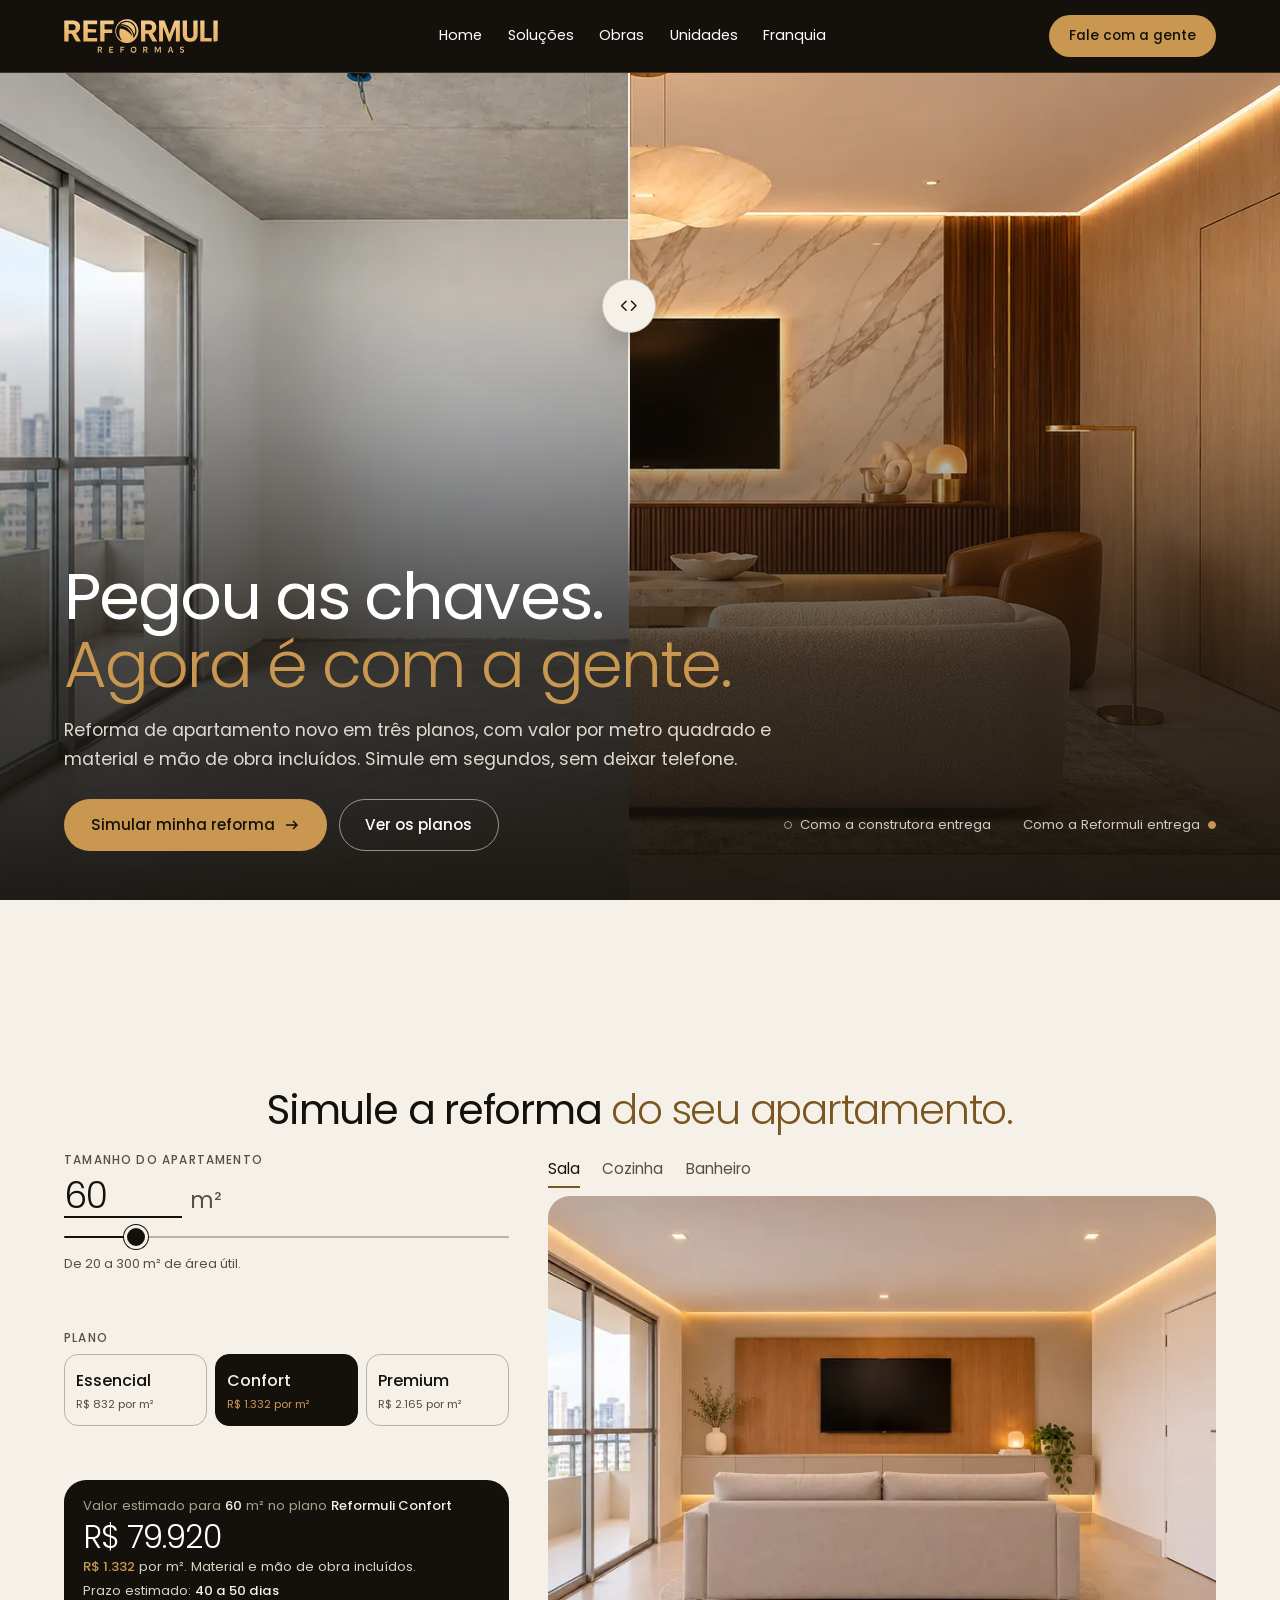
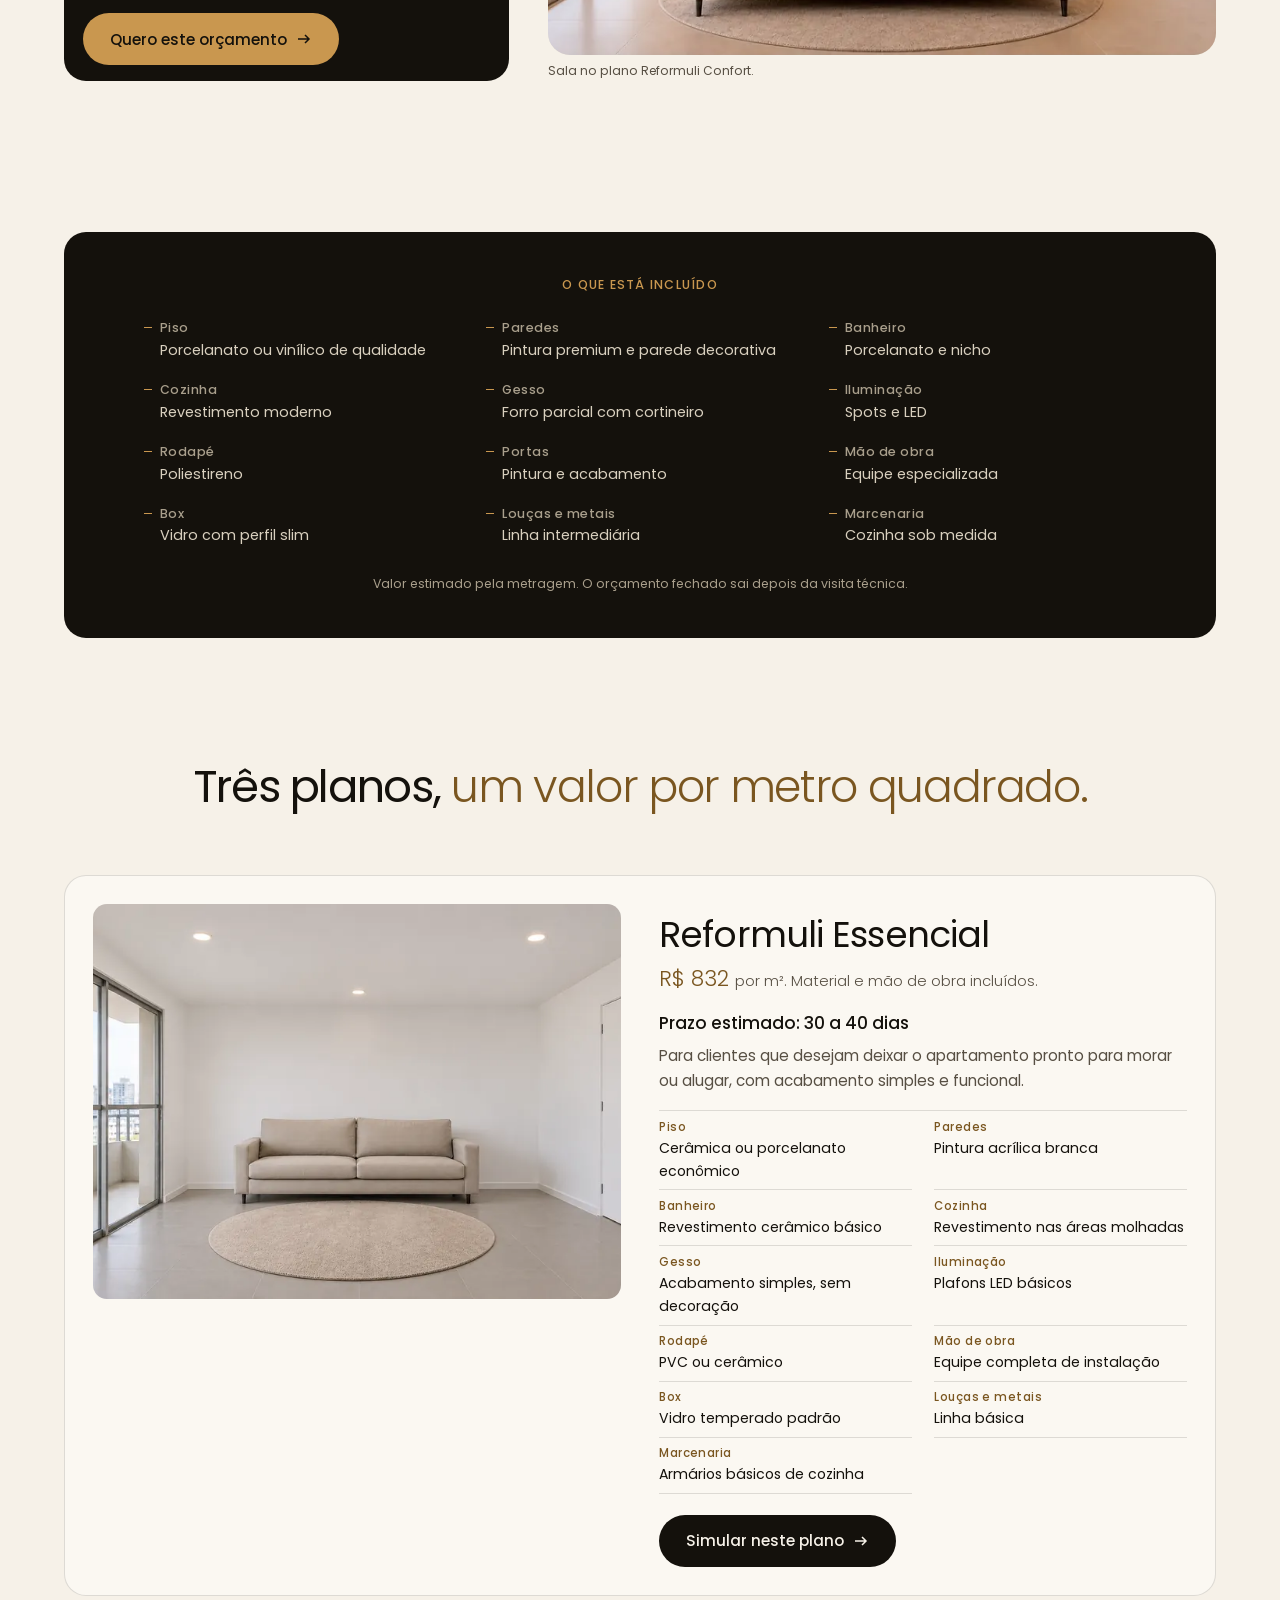
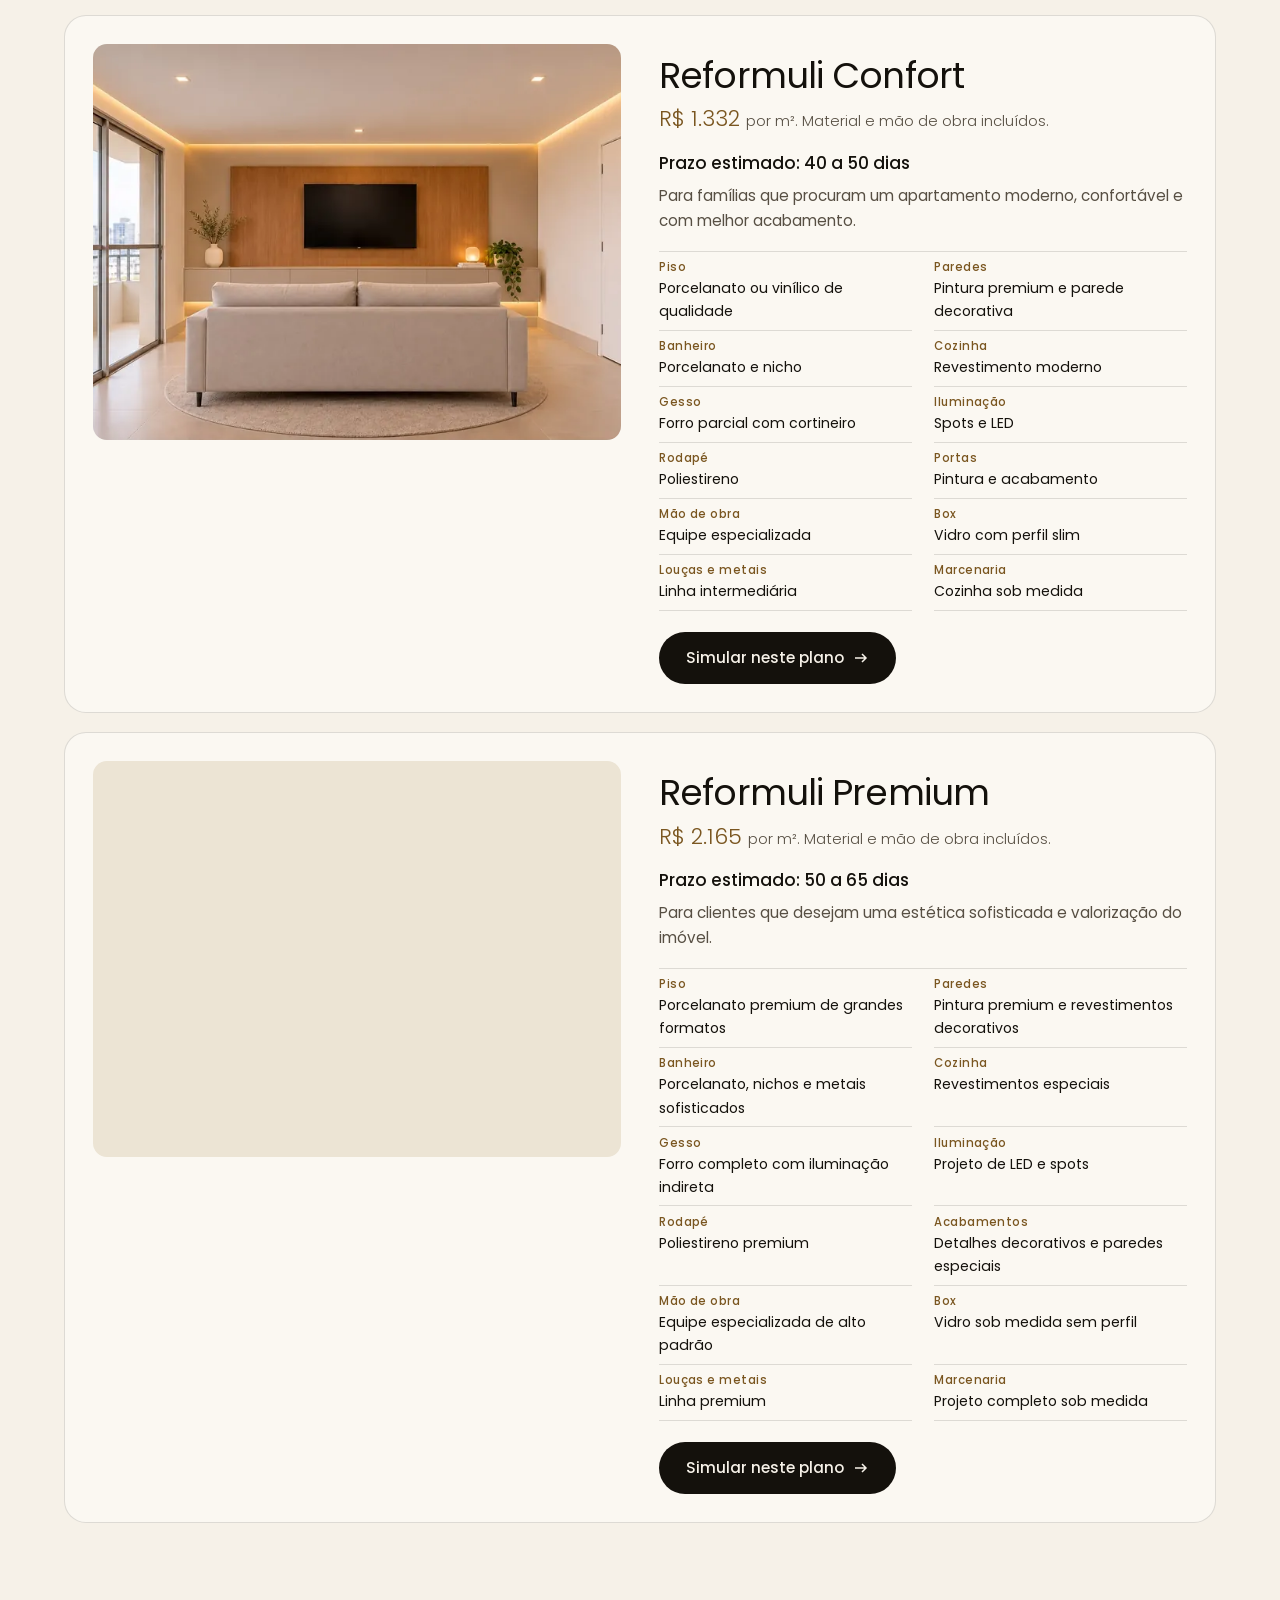
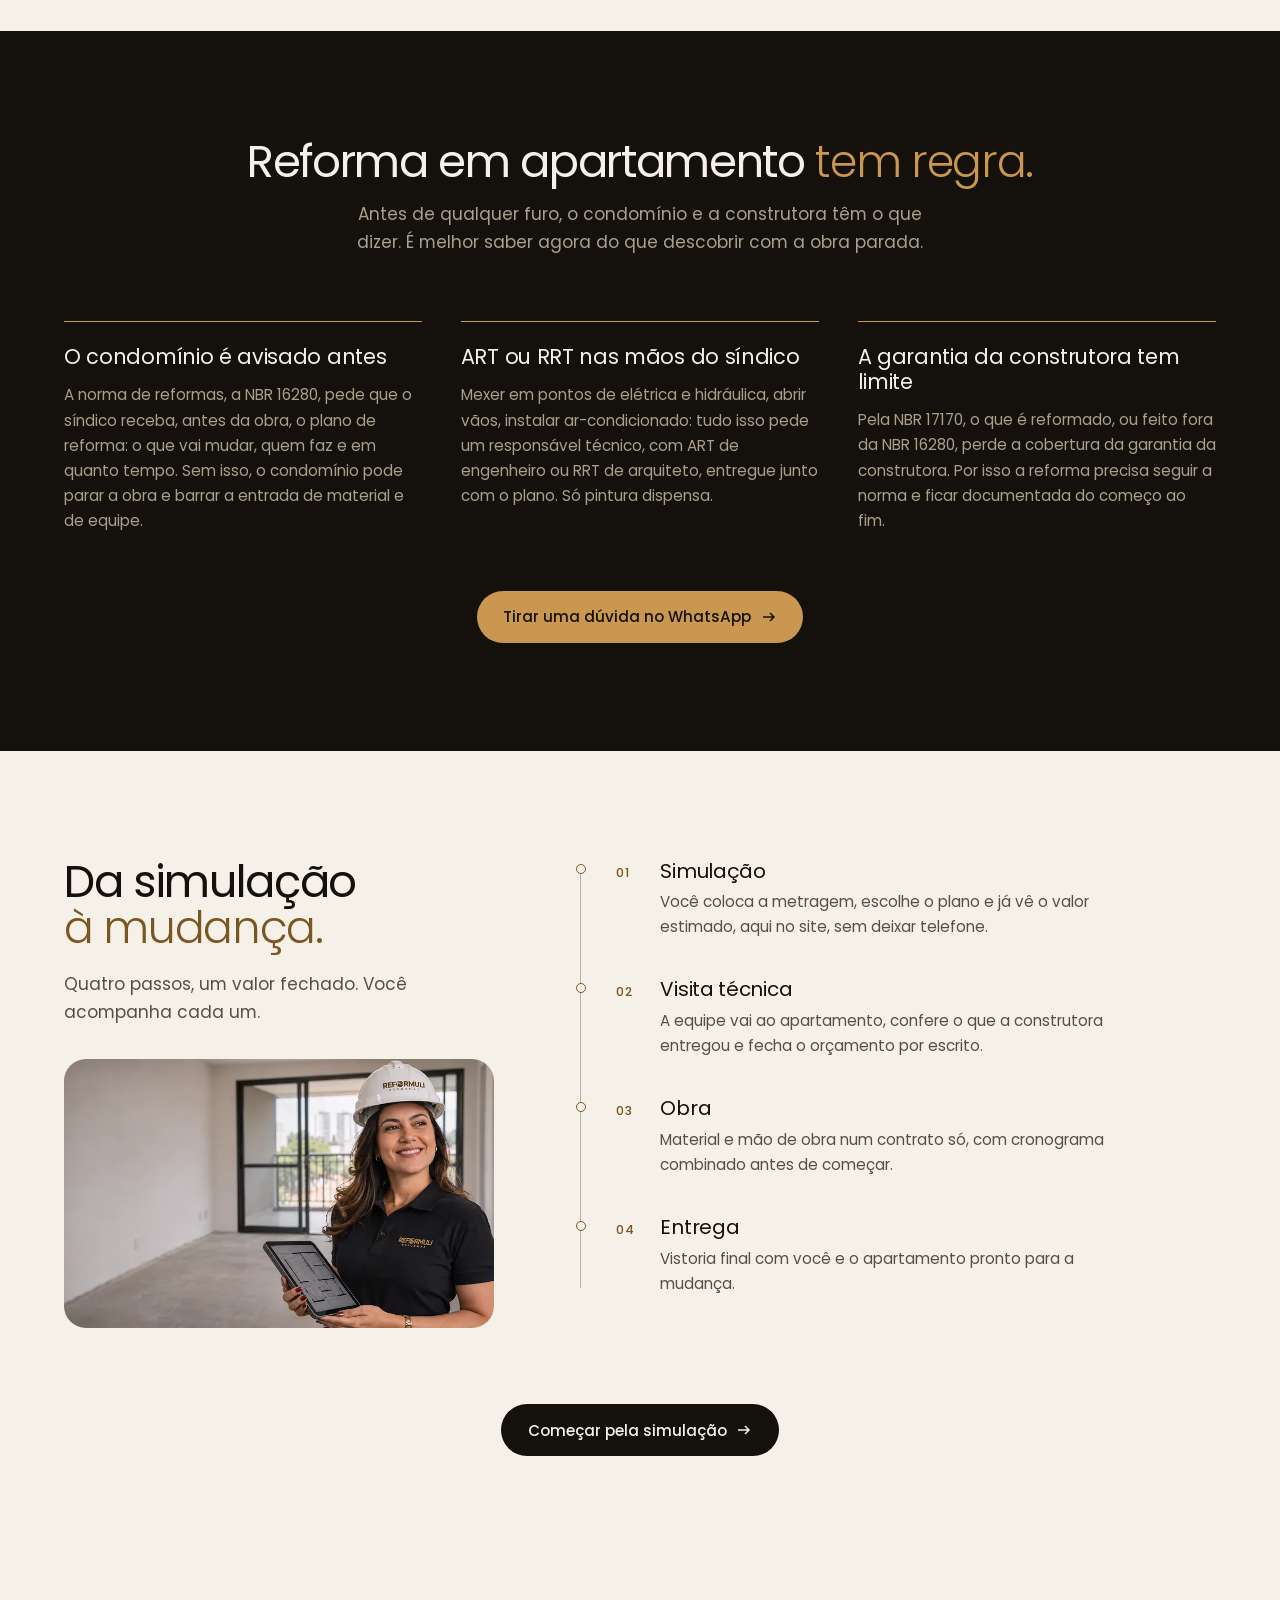
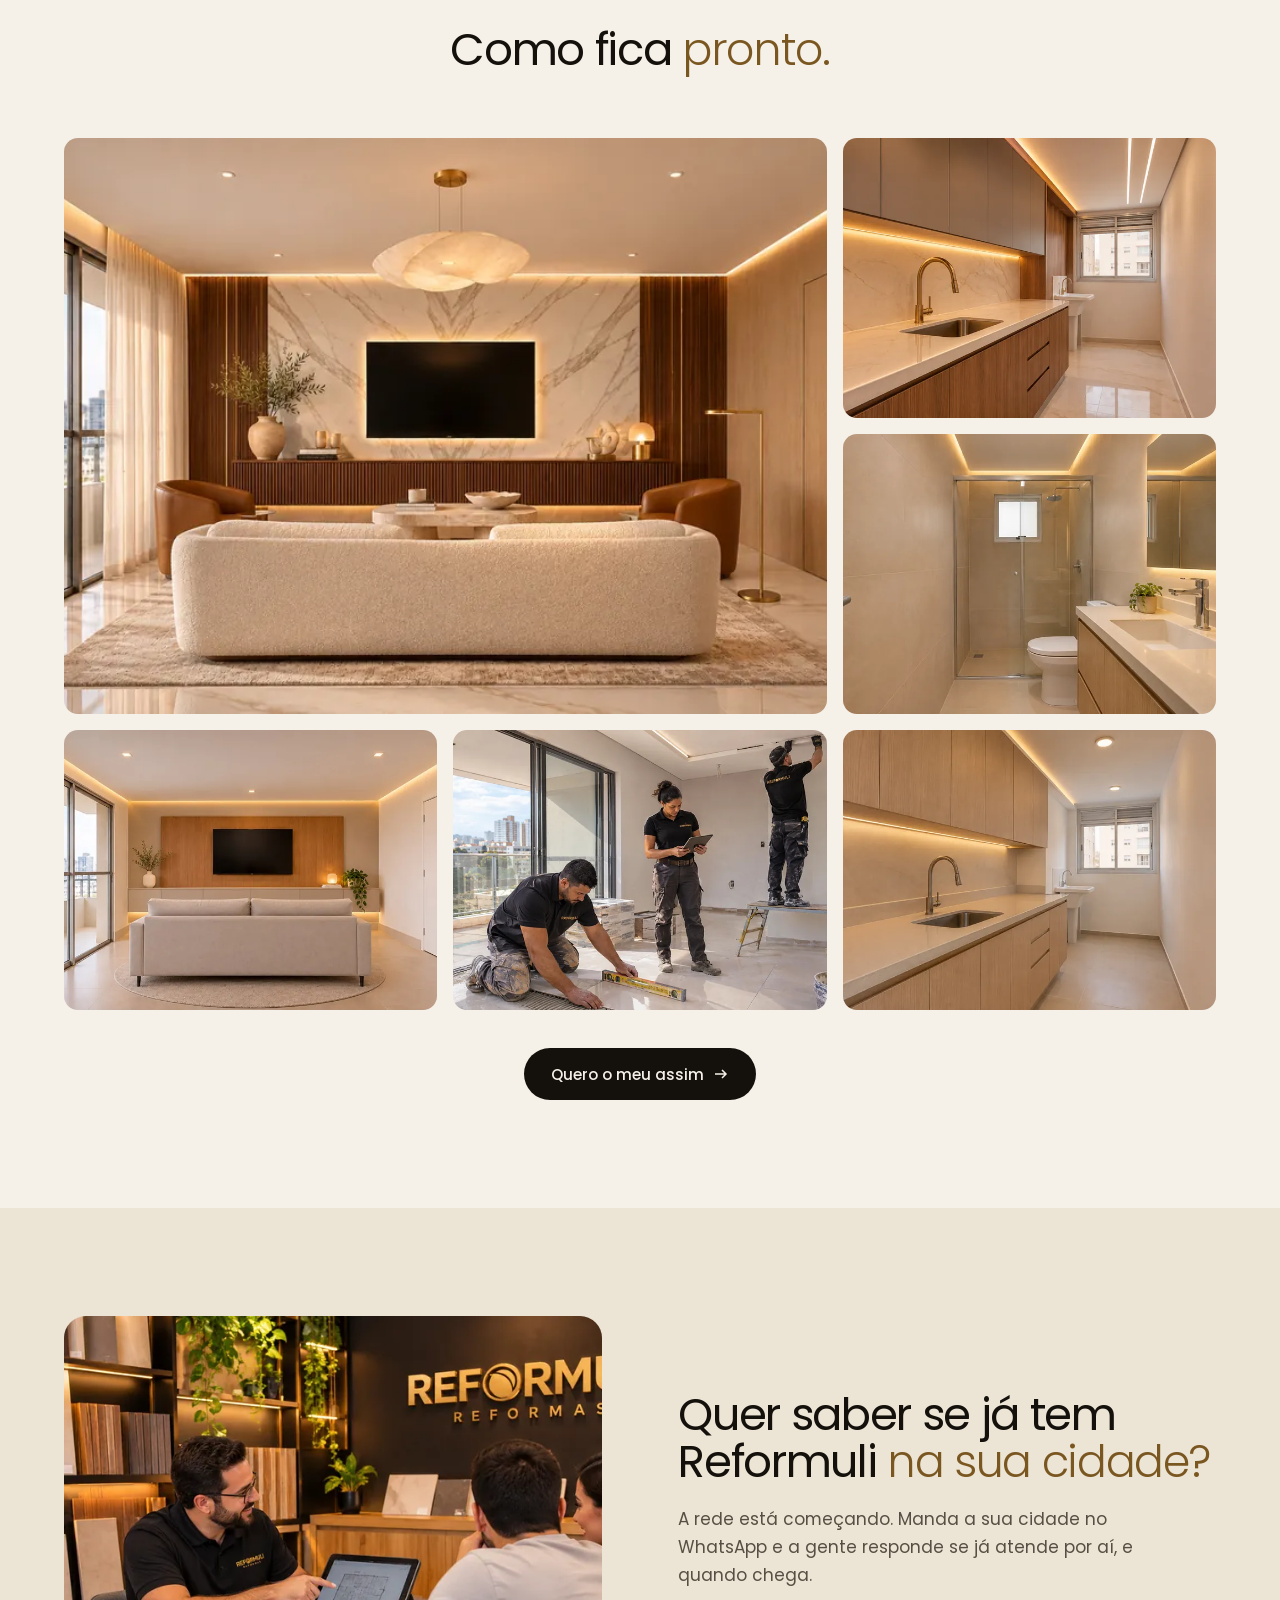
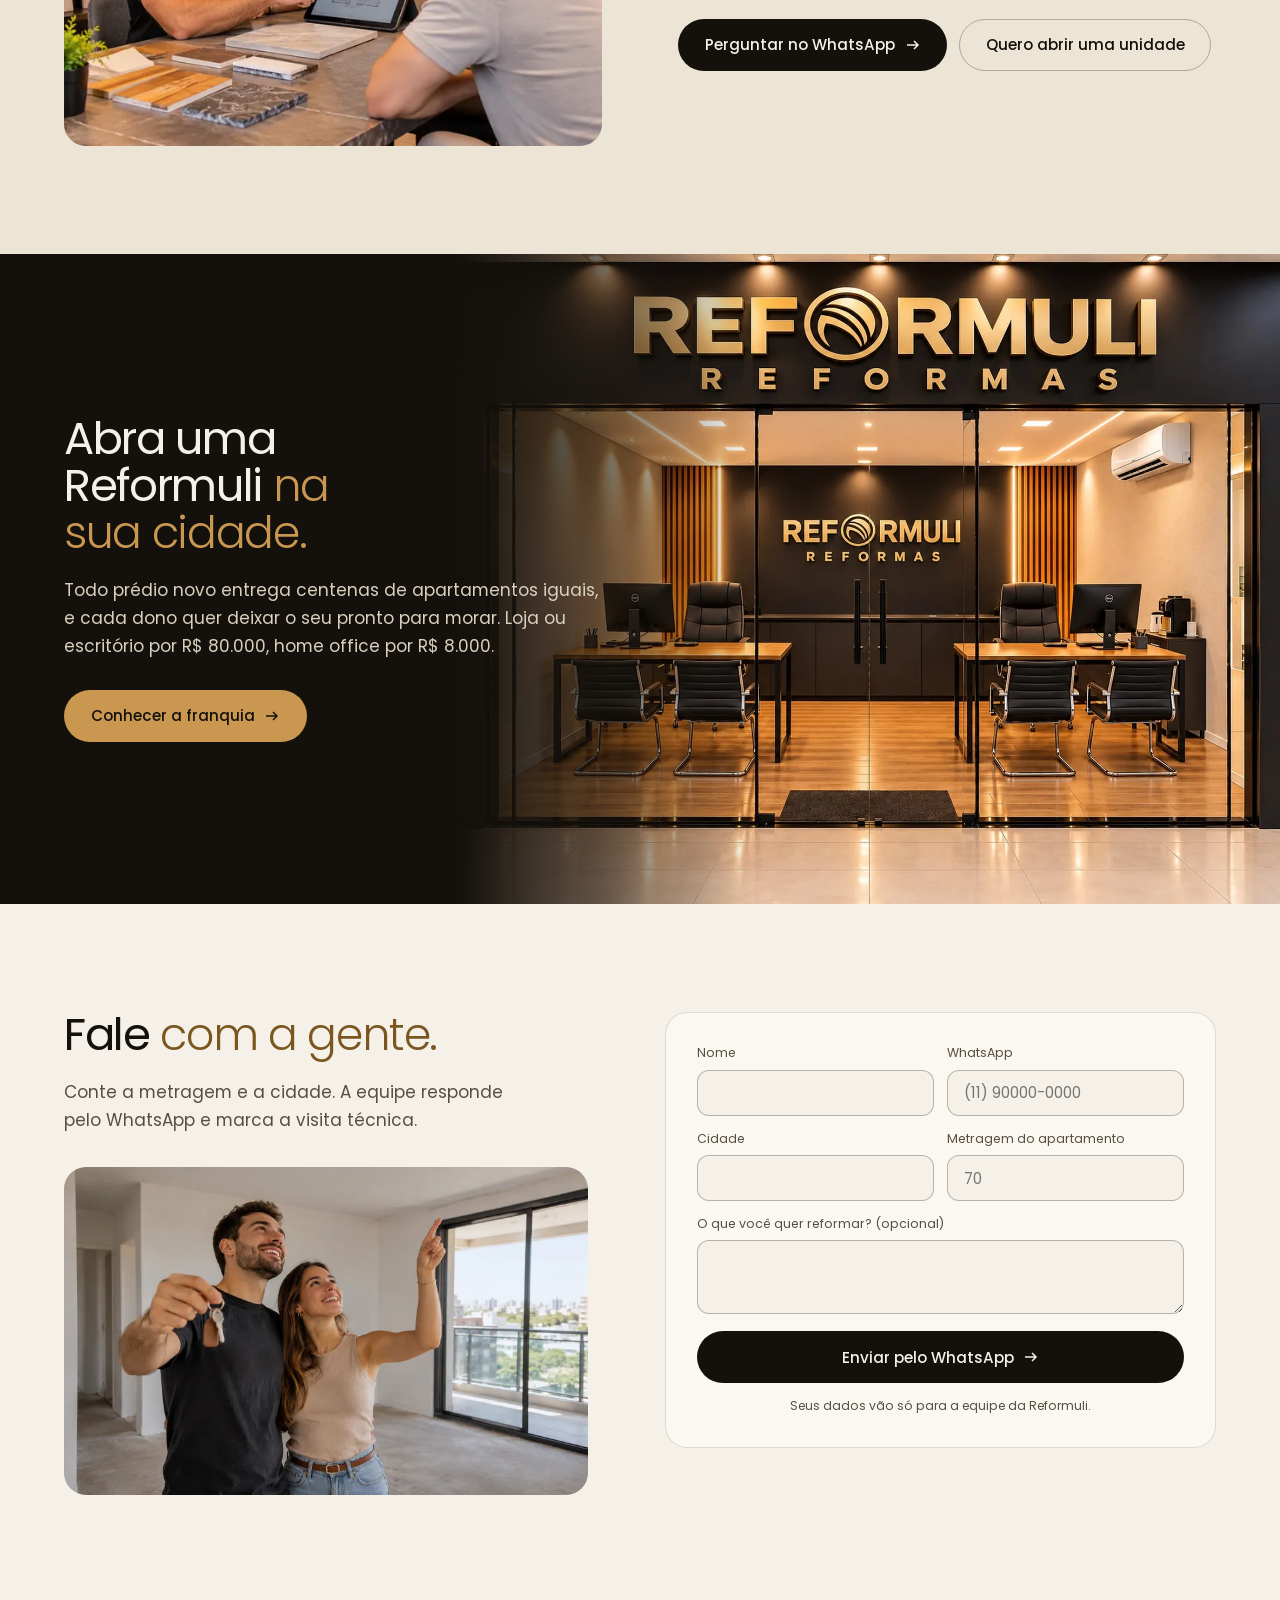
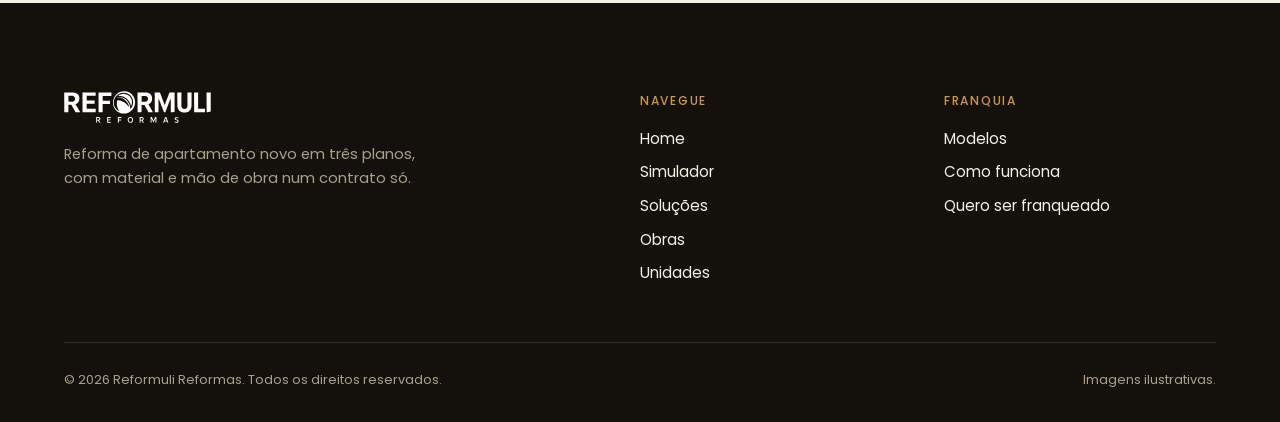
==== commit 9d62b454: "feat(home): truly premium living room for the Premium plan and the hero Marble slab TV wall, fluted " ====
--- a/index.html
+++ b/index.html
@@ -27,7 +27,7 @@
 <link rel="apple-touch-icon" href="/assets/img/apple-touch-icon.png">
 <link rel="preload" href="/assets/fonts/poppins-400.woff2" as="font" type="font/woff2" crossorigin>
 <link rel="preload" href="/assets/fonts/poppins-300.woff2" as="font" type="font/woff2" crossorigin>
-<link rel="preload" as="image" imagesrcset="/assets/img/rf-sala-3-v2-900.webp 900w, /assets/img/rf-sala-3-v2-1600.webp 1600w" imagesizes="(max-width:860px) 1500px, 100vw" fetchpriority="high">
+<link rel="preload" as="image" imagesrcset="/assets/img/rf-sala-3-v3-900.webp 900w, /assets/img/rf-sala-3-v3-1600.webp 1600w" imagesizes="(max-width:860px) 1500px, 100vw" fetchpriority="high">
 <link rel="preload" as="image" imagesrcset="/assets/img/rf-sala-0b-900.webp 900w, /assets/img/rf-sala-0b-1600.webp 1600w" imagesizes="(max-width:860px) 1500px, 100vw" fetchpriority="high">
 <script>document.documentElement.classList.add('js')</script>
 <style>@font-face{font-family:"Poppins";src:url(/assets/fonts/poppins-300.woff2) format("woff2");font-weight:300;font-display:swap}@font-face{font-family:"Poppins";src:url(/assets/fonts/poppins-400.woff2) format("woff2");font-weight:400;font-display:swap}@font-face{font-family:"Poppins";src:url(/assets/fonts/poppins-500.woff2) format("woff2");font-weight:500;font-display:swap}@font-face{font-family:"Poppins Reserva";src:local("Arial");size-adjust:112.5%;ascent-override:93%;descent-override:31%;line-gap-override:9%}:root{--bg:#F6F1E8;--bg-2:#ECE4D4;--paper:#FBF8F2;--ink:#14110C;--ink-2:#2A2520;--muted:#574F43;--line:rgba(20,17,12,.13);--line-2:rgba(20,17,12,.28);--bronze:#7A5620;--gold:#C9974F;--gold-hi:#E3B96C;--on-dark:#F6F1E8;--on-dark-2:#D9D0BF;--on-dark-muted:#A99F8C;--dark-line:rgba(246,241,232,.14);--font:"Poppins","Poppins Reserva",Arial,sans-serif;--t-hero:clamp(2.5rem,5.1vw,5.1rem);--t-h2:clamp(1.9rem,3.5vw,3.5rem);--t-body:clamp(.98rem,.94rem + .2vw,1.06rem);--gutter:clamp(1.25rem,5vw,4rem);--maxw:1320px;--section-py:clamp(5rem,12vh,9rem);--radius:22px;--radius-s:14px;--pill:999px;--ease-out:cubic-bezier(.2,.8,.3,1);--ease-inout:cubic-bezier(.7,0,.2,1)}*,*::before,*::after{box-sizing:border-box}html{-webkit-text-size-adjust:100%;scroll-padding-top:4.5rem;scroll-behavior:smooth}body{margin:0;background:var(--bg);color:var(--ink);font:400 var(--t-body)/1.65 var(--font);-webkit-font-smoothing:antialiased;overflow-x:clip}img,svg{display:block;max-width:100%}a{color:inherit;text-decoration:none}button,input,select,textarea{font:inherit;color:inherit}h1,h2,h3,p,figure{margin:0}h1,h2{font-weight:400;letter-spacing:-.03em;line-height:1.04;text-wrap:balance}h1 em,h2 em{font-style:normal;font-weight:300;color:var(--bronze)}h3{font-weight:400;letter-spacing:-.015em;line-height:1.2;font-size:1.3rem}.wrap{width:100%;max-width:var(--maxw);margin-inline:auto;padding-inline:var(--gutter)}:focus-visible{outline:2px solid var(--bronze);outline-offset:3px;border-radius:6px}::selection{background:var(--gold);color:var(--ink)}.dark{background:var(--ink);color:var(--on-dark)}.dark h1 em,.dark h2 em{color:var(--gold)}.dark::selection{background:var(--gold);color:var(--ink)}.dark:focus-visible{outline-color:var(--gold)}.btn{display:inline-flex;align-items:center;justify-content:center;gap:.6rem;height:3.25rem;padding:0 1.6rem;border-radius:var(--pill);font-weight:500;font-size:.95rem;white-space:nowrap;border:1px solid transparent;cursor:pointer;transition:background-color .35s var(--ease-out),color .35s var(--ease-out),border-color .35s var(--ease-out),transform .35s var(--ease-out)}.btn svg{width:1rem;height:1rem;flex:none;transition:transform .35s var(--ease-out)}.btn:hover svg{transform:translateX(3px)}.btn:active{transform:scale(.98)}.btn--pri{background:var(--ink);color:var(--bg)}.btn--pri:hover{background:var(--ink-2)}.btn--line{border-color:var(--line-2);color:var(--ink)}.btn--line:hover{border-color:var(--ink)}.btn--gold{background:var(--gold);color:var(--ink)}.btn--gold:hover{background:var(--gold-hi)}.dark .btn--pri{background:var(--bg);color:var(--ink)}.dark .btn--pri:hover{background:#fff}.dark .btn--line{border-color:rgba(246,241,232,.35);color:var(--on-dark)}.dark .btn--line:hover{border-color:var(--on-dark)}.ctas{display:flex;flex-wrap:wrap;gap:.75rem}.ctas--center{justify-content:center;margin-top:clamp(2.4rem,5vw,3.6rem)}.top{position:fixed;inset:0 0 auto 0;z-index:50;transition:background-color .4s var(--ease-out),border-color .4s var(--ease-out),box-shadow .4s}.top__in{display:flex;align-items:center;justify-content:space-between;gap:1.5rem;height:4.5rem}.top.solid{background:rgba(246,241,232,.86);-webkit-backdrop-filter:blur(14px);backdrop-filter:blur(14px);border-bottom:1px solid var(--line)}.brand{display:flex;align-items:center;flex:none}.brand img{height:2.1rem;width:auto}.nav{display:flex;align-items:center;gap:1.6rem}.nav a:not(.btn){position:relative;padding:.3rem 0;font-size:.9rem;color:var(--ink-2)}.nav a:not(.btn)::after{content:"";position:absolute;left:0;right:0;bottom:0;height:1px;background:var(--bronze);transform:scaleX(0);transform-origin:left;transition:transform .35s var(--ease-out)}.nav a:not(.btn):hover::after,.nav a[aria-current="page"]::after{transform:scaleX(1)}.nav .btn{height:2.6rem;padding:0 1.2rem;font-size:.86rem}.burger{display:none;width:2.9rem;height:2.9rem;border-radius:50%;border:1px solid var(--line-2);background:none;cursor:pointer;position:relative}.burger span{position:absolute;left:50%;width:1.1rem;height:1.5px;background:var(--ink);transform:translateX(-50%);transition:transform .35s var(--ease-out),top .35s var(--ease-out)}.burger span:first-child{top:42%}.burger span:last-child{top:58%}.menu-open .burger span:first-child{top:50%;transform:translateX(-50%) rotate(45deg)}.menu-open .burger span:last-child{top:50%;transform:translateX(-50%) rotate(-45deg)}@media (min-width:1081px){.nav{flex:1}.nav>a:first-child{margin-left:auto}.nav>.btn{margin-left:auto}}.hero{padding-top:calc(4.5rem + clamp(1.8rem,4vh,3rem));padding-bottom:clamp(2rem,4vw,3rem)}.hero__head,.fhero__head{display:grid;grid-template-columns:1.15fr .85fr;gap:1.5rem 4rem;align-items:end;margin-bottom:clamp(1.5rem,3vw,2.4rem)}.hero h1,.fhero h1{font-size:var(--t-hero);max-width:12ch}.hero__side p{color:var(--muted);max-width:30rem;font-size:clamp(1rem,.95rem + .25vw,1.12rem)}.hero__side .ctas{margin-top:1.5rem}.cmpr{position:relative;height:clamp(360px,calc(100svh - 24.5rem),720px);border-radius:var(--radius);overflow:hidden;background:var(--bg-2);touch-action:pan-y;user-select:none;-webkit-user-select:none;cursor:ew-resize;--p:50%}.cmpr__depois,.cmpr__antes{position:absolute;inset:0}.cmpr__antes{clip-path:inset(0 calc(100% - var(--p)) 0 0)}.cmpr__img{width:100%;height:100%;object-fit:cover;object-position:50% 42%;pointer-events:none;-webkit-user-drag:none}.cmpr__linha{position:absolute;top:0;bottom:0;left:var(--p);width:2px;margin-left:-1px;background:var(--bg);box-shadow:0 0 0 1px rgba(20,17,12,.12)}.cmpr__handle{position:absolute;top:50%;left:var(--p);width:3.4rem;height:3.4rem;margin:-1.7rem 0 0 -1.7rem;padding:0;border-radius:50%;border:1px solid rgba(20,17,12,.18);background:var(--bg);color:var(--ink);display:grid;place-items:center;cursor:ew-resize;box-shadow:0 14px 34px -12px rgba(0,0,0,.55);transition:transform .3s var(--ease-out),background-color .3s}.cmpr__handle svg{width:1.35rem;height:1.35rem}.cmpr__handle::after{content:"";position:absolute;inset:-7px;border-radius:50%;border:1.5px solid var(--gold);opacity:0;animation:anel 2.4s var(--ease-out) 1.2s 3}@keyframes anel{0%{opacity:.9;transform:scale(.7)}70%{opacity:0;transform:scale(1.35)}100%{opacity:0;transform:scale(1.35)}}.cmpr.drag .cmpr__handle,.cmpr__handle:hover{transform:scale(1.08);background:#fff}.cmpr.drag .cmpr__handle::after{animation:none}.cmpr__labels{display:flex;justify-content:space-between;gap:1rem;margin-top:.9rem;font-size:.82rem;color:var(--muted)}.cmpr__labels span:first-child,.cmpr__labels span:last-child{display:flex;align-items:center;gap:.5rem}.cmpr__labels span:first-child::before,.cmpr__labels span:last-child::after{content:"";width:.5rem;height:.5rem;border-radius:50%;border:1px solid var(--line-2)}.cmpr__labels span:last-child::after{background:var(--gold);border-color:var(--gold)}.cmpr__dica{color:var(--bronze)}.sec{position:relative;padding-block:var(--section-py)}.sec--tight{padding-top:clamp(3rem,7vh,5rem)}.sec--band{background:var(--bg-2)}.sec__head{display:grid;grid-template-columns:1.05fr .95fr;gap:1rem 3rem;align-items:end;margin-bottom:clamp(2.4rem,5vw,4rem)}.sec__head h2{font-size:var(--t-h2);max-width:14ch}.sec__head p{color:var(--muted);max-width:32rem;justify-self:end}.dark .sec__head p{color:var(--on-dark-muted)}.sec__head--left{grid-template-columns:1fr;max-width:46rem}.sec__head--left p{justify-self:start}.sec__head--center{grid-template-columns:1fr;text-align:center}.sec__head--center h2{margin-inline:auto}.js .rv{opacity:0;transform:translate3d(0,22px,0);transition:opacity .8s var(--ease-out),transform 1s var(--ease-out)}.js .rv.in{opacity:1;transform:none}.js .rv[data-d="1"]{transition-delay:.08s}.js .rv[data-d="2"]{transition-delay:.16s}.js .rv[data-d="3"]{transition-delay:.24s}.sim{display:grid;grid-template-columns:minmax(0,.8fr) minmax(0,1.2fr);gap:clamp(1.5rem,3vw,3rem);align-items:start}.sim__ctl{position:sticky;top:5.5rem;display:grid;gap:1.8rem}.ctl label,.ctl__label{display:block;margin:0 0 .7rem;font-size:.78rem;font-weight:500;letter-spacing:.1em;text-transform:uppercase;color:var(--muted)}.ctl__m2{display:flex;align-items:baseline;gap:.5rem}.ctl__m2 input{width:7.4rem;padding:0;border:0;border-bottom:2px solid var(--ink);border-radius:0;background:none;font-size:clamp(2.6rem,4vw,3.6rem);font-weight:300;letter-spacing:-.03em;line-height:1.1;font-variant-numeric:tabular-nums;-moz-appearance:textfield}.ctl__m2 input::-webkit-outer-spin-button,.ctl__m2 input::-webkit-inner-spin-button{-webkit-appearance:none;margin:0}.ctl__m2 input:focus{outline:none;border-color:var(--bronze)}.ctl__m2 span{font-size:1.4rem;color:var(--muted)}.ctl__range{--f:16%;width:100%;margin:1.1rem 0 0;height:2px;border-radius:2px;appearance:none;-webkit-appearance:none;background:linear-gradient(90deg,var(--ink) var(--f),var(--line-2) var(--f));cursor:pointer}.ctl__range::-webkit-slider-thumb{-webkit-appearance:none;width:1.5rem;height:1.5rem;border-radius:50%;background:var(--ink);border:3px solid var(--bg);box-shadow:0 0 0 1px var(--ink);cursor:grab}.ctl__range::-moz-range-thumb{width:1.1rem;height:1.1rem;border-radius:50%;background:var(--ink);border:3px solid var(--bg);box-shadow:0 0 0 1px var(--ink);cursor:grab}.ctl__range:active::-webkit-slider-thumb{cursor:grabbing}.ctl__range:focus-visible{outline:none}.ctl__range:focus-visible::-webkit-slider-thumb{box-shadow:0 0 0 2px var(--bronze)}.ctl__dica{margin-top:.6rem;font-size:.8rem;color:var(--muted)}.seg{display:grid;grid-template-columns:repeat(3,1fr);gap:.5rem}.seg__b{display:flex;flex-direction:column;gap:.15rem;padding:.8rem .7rem;border:1px solid var(--line-2);border-radius:var(--radius-s);background:transparent;text-align:left;cursor:pointer;transition:background-color .35s var(--ease-out),color .35s var(--ease-out),border-color .35s var(--ease-out)}.seg__b b{font-weight:500;font-size:1rem}.seg__b small{font-size:.7rem;line-height:1.35;color:var(--muted)}.seg__b:hover{border-color:var(--ink)}.seg__b[aria-pressed="true"]{background:var(--ink);color:var(--bg);border-color:var(--ink)}.seg__b[aria-pressed="true"] small{color:var(--gold)}.ctl__aviso{font-size:.8rem;color:var(--muted)}.ctl__aviso .sim__exemplo,.ctl__aviso .sim__exemplo{color:var(--bronze);font-weight:500}.sim__out{display:grid;gap:1rem}.tabs{display:flex;gap:1.4rem;margin-bottom:.8rem}.tabs__b{padding:.3rem 0;border:0;border-bottom:2px solid transparent;background:none;font-size:.95rem;color:var(--muted);cursor:pointer;transition:color .3s,border-color .3s}.tabs__b:hover{color:var(--ink)}.tabs__b[aria-pressed="true"]{color:var(--ink);border-color:var(--bronze)}.sim__palco{position:relative;aspect-ratio:16/9;border-radius:var(--radius);overflow:hidden;background:var(--bg-2)}.sim__palco img{position:absolute;inset:0;width:100%;height:100%;object-fit:cover;opacity:0;transform:scale(1.04);transition:opacity .9s var(--ease-out),transform 1.8s var(--ease-out)}.sim__palco img.on{opacity:1;transform:scale(1)}.sim__legenda{margin-top:.6rem;font-size:.8rem;color:var(--muted)}.sim__card{padding:clamp(1.4rem,2.6vw,2.2rem);border-radius:var(--radius)}.sim__para{font-size:.9rem;color:var(--on-dark-muted)}.sim__para b{font-weight:500;color:var(--on-dark)}.sim__total{margin-top:.5rem;font-size:clamp(1.9rem,3.1vw,2.9rem);font-weight:300;letter-spacing:-.03em;line-height:1.1;font-variant-numeric:tabular-nums;color:#fff}.sim__total i{font-style:normal;font-size:.5em;color:var(--on-dark-muted);margin:0 .15em}.sim__base{margin-top:.4rem;font-size:.9rem;color:var(--on-dark-2)}.sim__base .sim__m2valor{color:var(--gold);font-weight:500}.sim__dados{display:grid;grid-template-columns:auto 1fr;gap:1rem 1.6rem;margin:1.3rem 0 0;padding:1.1rem 0 0;border-top:1px solid var(--dark-line)}.sim__dados div{display:contents}.sim__dados dt{font-size:.78rem;font-weight:500;letter-spacing:.08em;text-transform:uppercase;color:var(--on-dark-muted);padding-top:.15rem;white-space:nowrap}.sim__dados dd{margin:0;font-size:.95rem;color:var(--on-dark)}.sim__dados .sim__prazo{font-size:1.05rem;font-weight:500}.sim__inclui li b{display:block;font-weight:500;font-size:.78rem;letter-spacing:.04em;color:var(--on-dark-muted)}.split{position:relative;height:6px;margin-top:1.3rem;border-radius:3px;background:var(--on-dark-2);overflow:hidden}.split i{position:absolute;inset:0;width:var(--w,58%);background:var(--gold);transition:width .6s var(--ease-out)}.sim__parts{display:grid;grid-template-columns:1fr 1fr;gap:1rem;margin:.9rem 0 0;padding:0}.sim__parts dt{display:flex;align-items:center;gap:.5rem;font-size:.8rem;color:var(--on-dark-muted)}.sim__parts dt::before{content:"";width:.6rem;height:.6rem;border-radius:2px;background:var(--gold)}.sim__parts div:last-child dt::before{background:var(--on-dark-2)}.sim__parts dd{margin:.25rem 0 0;font-size:clamp(.98rem,1.1vw,1.1rem);font-variant-numeric:tabular-nums}.sim__h{margin-top:1.6rem;padding-top:1.3rem;border-top:1px solid var(--dark-line);font-size:.78rem;font-weight:500;letter-spacing:.1em;text-transform:uppercase;color:var(--gold)}.sim__inclui{margin:.8rem 0 0;padding:0;list-style:none;columns:2;column-gap:1.6rem;font-size:.9rem;color:var(--on-dark-2)}.sim__inclui li{position:relative;break-inside:avoid;padding:.3rem 0 .3rem 1rem}.sim__inclui li::before{content:"";position:absolute;left:0;top:.95em;width:.5rem;height:1px;background:var(--gold)}.sim__nota{margin-top:.7rem;font-size:.86rem;color:var(--on-dark-muted)}.sim__card .ctas{margin-top:1.5rem}.sim__aviso{margin-top:1rem;font-size:.78rem;color:var(--on-dark-muted)}.sim__aviso .sim__exemplo{color:var(--gold)}.num{transition:color .3s}.num.run{color:var(--gold)}.pads{display:grid;gap:1.2rem}.pad{display:grid;grid-template-columns:1fr 1fr;gap:clamp(1.4rem,3vw,3rem);align-items:start;padding:clamp(1.2rem,2.2vw,1.8rem);border:1px solid var(--line);border-radius:var(--radius);background:var(--paper)}.pad__ph{aspect-ratio:4/3;border-radius:var(--radius-s);overflow:hidden;background:var(--bg-2)}.pad__ph img{width:100%;height:100%;object-fit:cover}.pad__ph:empty{display:none}.pad__n{font-size:.78rem;font-weight:500;letter-spacing:.2em;color:var(--bronze)}.pad h3{margin-top:.6rem;font-size:clamp(1.8rem,2.8vw,2.6rem);letter-spacing:-.025em}.pad__m2{margin-top:.3rem;font-size:clamp(1.15rem,1.7vw,1.45rem);font-weight:300;color:var(--bronze);font-variant-numeric:tabular-nums}.pad__m2 small{font-size:.68em;color:var(--muted)}.pad__prazo{margin-top:.8rem;font-weight:500}.pad__perfil{margin-top:.3rem;color:var(--muted);font-size:.95rem}.pad__lista{display:grid;grid-template-columns:1fr 1fr;gap:0 1.4rem;margin:1.1rem 0 0;padding:0;list-style:none;border-top:1px solid var(--line);font-size:.88rem}.pad__lista li{padding:.4rem 0;border-bottom:1px solid var(--line)}.pad__lista li b{display:block;font-weight:500;font-size:.72rem;letter-spacing:.04em;color:var(--bronze)}.pad .btn{margin-top:1.3rem}.regras{display:grid;grid-template-columns:repeat(3,1fr);gap:clamp(1.5rem,3vw,3rem)}.regra{padding-top:1.4rem;border-top:1px solid var(--gold)}.regra h3{font-size:1.3rem}.regra p{margin-top:.8rem;color:var(--on-dark-muted);font-size:.95rem}#regras>.wrap>p{margin-top:2rem;color:var(--on-dark-2);max-width:40rem}.como{display:grid;grid-template-columns:.8fr 1.2fr;gap:clamp(2rem,6vw,6rem);align-items:start}.como__txt{position:sticky;top:6rem}.como__cta{grid-column:1/-1;margin-top:0}.como__txt h2{font-size:var(--t-h2)}.como__txt>p{margin-top:1.2rem;color:var(--muted);max-width:26rem}.como__txt .ctas{margin-top:1.8rem}.dark .como__txt>p{color:var(--on-dark-muted)}.steps{position:relative;margin:0;padding:0 0 0 2.8rem;list-style:none;display:grid;gap:2.4rem}.steps::before{content:"";position:absolute;left:.6rem;top:.5rem;bottom:.5rem;width:1px;background:var(--line-2)}.steps__fill{position:absolute;left:.6rem;top:.5rem;bottom:.5rem;width:1px;background:var(--bronze);transform-origin:top;transform:scaleY(var(--p,0))}.dark .steps::before{background:var(--dark-line)}.dark .steps__fill{background:var(--gold)}.step{position:relative;display:grid;grid-template-columns:2.2rem 1fr;gap:.6rem;align-items:start}.step::before{content:"";position:absolute;left:-2.8rem;top:.35rem;width:.62rem;height:.62rem;margin-left:.3rem;border-radius:50%;background:var(--bg);border:1px solid var(--bronze)}.dark .step::before{background:var(--ink);border-color:var(--gold)}.step b{padding-top:.3rem;font-weight:500;font-size:.78rem;letter-spacing:.14em;color:var(--bronze)}.dark .step b{color:var(--gold)}.step h3{font-size:1.25rem}.step p{margin-top:.4rem;color:var(--muted);font-size:.95rem;max-width:30rem}.dark .step p{color:var(--on-dark-muted)}.obras{display:grid;grid-template-columns:repeat(3,1fr);grid-auto-rows:minmax(12rem,auto);gap:1rem}.obra{position:relative;border-radius:var(--radius-s);overflow:hidden;background:var(--bg-2);aspect-ratio:4/3}.obra:first-child{grid-column:span 2;grid-row:span 2;aspect-ratio:auto}.obra--wide{grid-column:span 2;aspect-ratio:auto}.obra img{width:100%;height:100%;object-fit:cover;transition:transform 1.2s var(--ease-out)}.obra:hover img{transform:scale(1.035)}.obra figcaption{position:absolute;inset:auto 0 0 0;padding:2.2rem 1rem 1rem;font-size:.8rem;color:var(--on-dark);background:linear-gradient(transparent,rgba(20,17,12,.75));opacity:0;transition:opacity .4s var(--ease-out)}.obra:hover figcaption{opacity:1}.uni{display:grid;grid-template-columns:1fr 1fr;gap:clamp(2rem,6vw,6rem);align-items:center}.uni__ph{aspect-ratio:5/4;border-radius:var(--radius);overflow:hidden;background:var(--bg)}.uni__ph:empty{display:none}.uni__ph img{width:100%;height:100%;object-fit:cover}.uni h2{font-size:var(--t-h2)}.uni__txt>p{margin-top:1.3rem;color:var(--muted);max-width:30rem}.uni__txt .ctas{margin-top:1.8rem}.fran{position:relative;overflow:hidden;padding-block:clamp(6rem,18vh,11rem)}.fran__bg{position:absolute;inset:0}.fran__bg img{width:100%;height:100%;object-fit:cover;object-position:50% 40%;opacity:.5}.fran__bg::after{content:"";position:absolute;inset:0;background:linear-gradient(90deg,rgba(20,17,12,.96) 0%,rgba(20,17,12,.75) 45%,rgba(20,17,12,.2) 100%)}.fran__in{position:relative}.fran h2{font-size:var(--t-h2);max-width:14ch}.fran p{margin-top:1.3rem;max-width:34rem;color:var(--on-dark-2)}.fran .ctas{margin-top:1.8rem}.contact{display:grid;grid-template-columns:1fr 1.05fr;gap:clamp(2rem,6vw,6rem);align-items:start}.contact h2{font-size:var(--t-h2)}.contact__txt p{margin-top:1.3rem;color:var(--muted);max-width:28rem}.form{display:grid;grid-template-columns:1fr 1fr;gap:.8rem;padding:clamp(1.3rem,2.4vw,2rem);border:1px solid var(--line);border-radius:var(--radius);background:var(--paper)}.field{display:flex;flex-direction:column;gap:.35rem}.field--full{grid-column:1/-1}.field label{font-size:.78rem;color:var(--muted)}.field input,.field select,.field textarea{width:100%;height:2.9rem;padding:0 1rem;border-radius:12px;border:1px solid var(--line-2);background:var(--bg);font-size:.95rem;transition:border-color .3s var(--ease-out)}.field textarea{height:4.6rem;padding:.75rem 1rem;resize:vertical}.field select{appearance:none;-webkit-appearance:none;background-image:url("data:image/svg+xml,%3Csvg xmlns='http://www.w3.org/2000/svg' width='12' height='8' fill='none'%3E%3Cpath d='M1 1.5l5 5 5-5' stroke='%23574F43' stroke-width='1.4'/%3E%3C/svg%3E");background-repeat:no-repeat;background-position:right 1rem center;padding-right:2.4rem}.field input:focus,.field select:focus,.field textarea:focus{outline:none;border-color:var(--bronze)}.form .btn{grid-column:1/-1;width:100%;margin-top:.3rem}.form__note{grid-column:1/-1;font-size:.76rem;color:var(--muted);text-align:center}.foot{padding-block:clamp(3.5rem,7vw,5.5rem) 2rem}.foot__grid{display:grid;grid-template-columns:2fr 1fr 1fr;gap:2rem}.foot__brand img{height:2rem;width:auto}.foot__brand p{margin-top:1.2rem;color:var(--on-dark-muted);max-width:22rem;font-size:.92rem}.foot__h{margin:0 0 1rem;font-weight:500;font-size:.76rem;letter-spacing:.14em;text-transform:uppercase;color:var(--gold)}.foot ul{margin:0;padding:0;list-style:none;display:grid;gap:.55rem;font-size:.94rem}.foot a{transition:color .3s}.foot a:hover{color:var(--gold)}.foot__end{display:flex;justify-content:space-between;gap:1rem;margin-top:3.5rem;padding-top:1.6rem;border-top:1px solid var(--dark-line);font-size:.8rem;color:var(--on-dark-muted)}.zap{position:fixed;right:clamp(1rem,3vw,1.8rem);bottom:clamp(1rem,3vw,1.8rem);z-index:40;display:grid;place-items:center;width:3.5rem;height:3.5rem;border-radius:50%;background:var(--ink);color:var(--gold);box-shadow:0 0 0 1px rgba(246,241,232,.5),0 14px 30px -12px rgba(0,0,0,.6);transition:transform .3s var(--ease-out),background-color .3s}.zap svg{width:1.6rem;height:1.6rem}.zap:hover{transform:scale(1.06);background:var(--ink-2)}.thanks{min-height:100vh;min-height:100svh;display:grid;place-items:center;text-align:center;padding:2rem}.thanks img{height:2.4rem;width:auto;margin:0 auto 2.2rem}.thanks h1{font-size:clamp(1.8rem,4vw,2.8rem)}.thanks p{margin-top:1rem;color:var(--muted)}.spin{width:2.6rem;height:2.6rem;margin:2rem auto;border-radius:50%;border:1.5px solid var(--line-2);border-top-color:var(--bronze);animation:spin 1s linear infinite}@keyframes spin{to{transform:rotate(360deg)}}.thanks .ctas{justify-content:center;margin-top:1rem}.fhero{padding-top:calc(4.5rem + clamp(1.8rem,4vh,3rem))}.fhero__ph{aspect-ratio:21/9;border-radius:var(--radius);overflow:hidden;background:var(--bg-2)}.fhero__ph:empty{display:none}.fhero__ph img{width:100%;height:100%;object-fit:cover;object-position:50% 2%}.models{display:grid;grid-template-columns:1fr 1fr;gap:clamp(1rem,2.4vw,2rem)}.model{display:flex;flex-direction:column;border:1px solid var(--line);border-radius:var(--radius);overflow:hidden;background:var(--paper);transition:transform .5s var(--ease-out),border-color .4s}.model:hover{transform:translateY(-4px);border-color:var(--line-2)}.model__ph{aspect-ratio:16/10;background:var(--bg-2)}.model__ph:empty{display:none}.model__ph img{width:100%;height:100%;object-fit:cover}.model__ph img[src*="rf-escritorio"]{object-position:50% 0}.model__body{display:flex;flex-direction:column;gap:1rem;padding:clamp(1.4rem,2.6vw,2.2rem);flex:1}.model__body h3{font-size:clamp(1.5rem,2.3vw,2.1rem);letter-spacing:-.025em}.model__body>p{color:var(--muted)}.model__preco{display:flex;align-items:baseline;gap:.7rem;margin-top:auto;padding-top:1rem;border-top:1px solid var(--line)}.model__preco small{font-size:.8rem;color:var(--muted);letter-spacing:.06em}.model__preco strong{font-weight:300;font-size:clamp(2rem,3.4vw,3rem);letter-spacing:-.03em;line-height:1;color:var(--bronze)}.model .btn{align-self:flex-start;margin-top:.4rem}.recebe{display:grid;grid-template-columns:1fr 1fr;gap:clamp(2rem,6vw,6rem);align-items:start}.recebe h2{font-size:var(--t-h2)}.recebe>div>p{margin-top:1.2rem;color:var(--on-dark-muted)}.recebe__lista{margin:0;padding:0;list-style:none;border-top:1px solid var(--dark-line)}.recebe__lista li{padding:.9rem 0 .9rem 1.4rem;border-bottom:1px solid var(--dark-line);position:relative;color:var(--on-dark-2)}.recebe__lista li::before{content:"";position:absolute;left:0;top:1.55rem;width:.6rem;height:1px;background:var(--gold)}@media (max-width:1080px){.nav a:not(.btn){display:none}}@media (max-width:860px){.nav{display:none}.burger{display:block}.menu-open .nav{display:flex;position:fixed;inset:4.5rem 0 auto 0;flex-direction:column;align-items:stretch;gap:.2rem;padding:1rem var(--gutter) 1.6rem;background:var(--bg);border-bottom:1px solid var(--line)}.menu-open .nav a:not(.btn){display:block;text-align:center;padding:.9rem 1rem;font-size:1rem}.menu-open .nav .btn{margin:.6rem 0 0;height:3.1rem}.menu-open .top{background:var(--bg)}.brand img{height:1.8rem}.cmpr__labels{font-size:.74rem}.cmpr__handle{width:3rem;height:3rem;margin:-1.5rem 0 0 -1.5rem}.sec__head,.sec__head--left{grid-template-columns:1fr;text-align:center;margin-bottom:clamp(1.6rem,5vw,2.6rem)}.sec__head h2{max-width:none;margin-inline:auto;font-size:clamp(1.9rem,calc(min(100vw - 2.5rem,90vw)*.1),2.7rem)}.sec__head p,.sec__head--left p{justify-self:center;margin-inline:auto}.uni h2,.contact h2,.como__txt h2,.recebe h2,.fran h2{font-size:clamp(1.9rem,calc(min(100vw - 2.5rem,90vw)*.1),2.7rem)}.ctas{justify-content:center}#simulador{padding-top:2.6rem}#simulador .sec__head{margin-bottom:1.2rem}#simulador .sec__head p{display:none}.sim{grid-template-columns:1fr;gap:.8rem}.sim__out{display:contents}.sim__foto{order:1}.sim__ctl{order:2;position:static;gap:1rem}.sim__card{order:3}.sim__palco{aspect-ratio:2/1}.tabs{justify-content:center;gap:1.6rem;margin-bottom:.6rem}.sim__legenda{text-align:center;font-size:.76rem}.ctl label,.ctl__label{margin-bottom:.3rem;font-size:.72rem}.ctl__m2{justify-content:center}.ctl__m2 input{width:6rem;font-size:2.3rem;text-align:center}.ctl__range{margin-top:.7rem}.ctl__dica,.ctl__aviso{display:none}.seg{gap:.4rem}.seg__b{padding:.6rem .5rem;align-items:center;text-align:center}.seg__b b{font-size:.95rem}.seg__b small{display:none}.sim__card{padding:1.2rem}.sim__total{font-size:clamp(1.55rem,calc(min(100vw - 2.5rem,90vw)*.085),2.2rem)}.sim__total i{font-size:.55em}.sim__inclui{columns:1}.pad{grid-template-columns:1fr;gap:1rem;text-align:center}.pad__lista{text-align:left;grid-template-columns:1fr}.sim__dados{grid-template-columns:1fr;gap:.6rem}.sim__dados dt{padding-top:0}.sim__dados dd{margin-bottom:.3rem}.pad .btn{margin-inline:auto}.regras{grid-template-columns:1fr;text-align:center}.como{grid-template-columns:1fr;text-align:center}.como__txt{position:static}.como__txt>p{margin-inline:auto}.steps{text-align:left;max-width:30rem;margin-inline:auto;gap:1.8rem}.obras{grid-template-columns:1fr 1fr;grid-auto-rows:auto}.obra,.obra:first-child,.obra--wide{grid-column:auto;grid-row:auto;aspect-ratio:4/3}.obra:first-child{grid-column:1/-1}.obra figcaption{opacity:1;font-size:.72rem;padding:1.6rem .8rem .7rem}.uni{grid-template-columns:1fr;text-align:center}.uni__ph{aspect-ratio:16/10}.uni__txt>p{margin-inline:auto}.fran{text-align:center}.fran h2,.fran p{margin-inline:auto}.fran__bg::after{background:linear-gradient(0deg,rgba(20,17,12,.96) 0%,rgba(20,17,12,.8) 60%,rgba(20,17,12,.5) 100%)}.contact{grid-template-columns:1fr;text-align:center}.contact__txt p{margin-inline:auto}.form{grid-template-columns:1fr;text-align:left}.foot__grid{grid-template-columns:1fr 1fr;text-align:center}.foot__brand{grid-column:1/-1}.foot__brand img,.foot__brand p{margin-inline:auto}.foot__end{flex-direction:column;align-items:center;text-align:center}.fhero{text-align:center}.fhero__head{grid-template-columns:1fr}.fhero h1{max-width:none;margin-inline:auto;font-size:clamp(2.3rem,calc(min(100vw - 2.5rem,90vw)*.115),3.3rem)}.fhero__ph{aspect-ratio:4/3}.models{grid-template-columns:1fr}.model__body{text-align:center;align-items:center}.model .btn{align-self:stretch}.recebe{grid-template-columns:1fr;text-align:center}.recebe__lista{text-align:left}}@media (max-width:600px){.ctas{display:grid;grid-template-columns:minmax(0,max-content);width:fit-content;max-width:100%;margin-inline:auto}.ctas>*{width:100%;justify-content:center;text-align:center}.sim__parts{gap:.6rem}.obras{grid-template-columns:1fr}}@media (max-width:420px){.btn{padding:0 1.25rem;font-size:.9rem}}@media (hover:none){.model:hover{transform:none}.obra figcaption{opacity:1}}@media (prefers-reduced-motion:reduce){html{scroll-behavior:auto}*,*::before,*::after{animation-duration:.01ms!important;animation-iteration-count:1!important;transition-duration:.01ms!important}.js .rv{opacity:1;transform:none}}.sim__resumo{padding:clamp(1.1rem,1.8vw,1.5rem);border-radius:var(--radius)}.sim__resumo .ctas{margin-top:1rem}.sim__resumo .sim__aviso{margin-top:.8rem}.sim__base--prazo{margin-top:.25rem}.sim__base--prazo b{font-weight:500;color:var(--on-dark)}.sim__h--topo{margin-top:0;padding-top:0;border-top:0}.sim__ctl{gap:1.2rem;top:5rem}.sim__foto{min-width:0}.foto-lado{margin:2rem 0 0;border-radius:var(--radius);overflow:hidden;background:var(--bg-2)}.foto-lado img{display:block;width:100%;height:auto;aspect-ratio:16/10;object-fit:cover}.zap{background:#25D366!important;color:#fff!important;border-color:transparent!important}.zap:hover{background:#1EBE5A!important}.fran{background:var(--ink)}.fran__bg{left:36%}.fran__bg img{opacity:1;object-position:50% 0}.fran__bg::after{background:linear-gradient(90deg,var(--ink) 0%,rgba(20,17,12,.62) 17%,rgba(20,17,12,0) 36%)}@media (min-width:861px){#simulador{padding-block:clamp(2.6rem,6vh,4.4rem) clamp(3rem,7vh,5rem);scroll-margin-top:3.5rem}#simulador .sec__head{margin-bottom:clamp(1.2rem,3vh,2rem)}.ctl__m2 input{font-size:clamp(2.2rem,3.4vw,3.2rem)}.sim__total{font-size:clamp(1.9rem,2.8vw,2.7rem)}.sim__palco{aspect-ratio:16/10}}@media (max-width:860px){.sim__ctl{gap:.9rem}.obra figcaption{display:none}.foto-lado{margin:1.6rem auto 0;max-width:34rem}.fran{padding-top:0}.fran__bg{position:relative;left:0;aspect-ratio:16/10;margin-bottom:1.6rem}.fran__bg::after{background:linear-gradient(0deg,var(--ink) 0%,rgba(20,17,12,0) 40%)}}@media (min-width:861px) and (max-height:800px){#simulador .sec__head h2{font-size:clamp(1.8rem,2.6vw,2.4rem)}.ctl__dica{display:none}.sim__ctl{gap:.9rem}.sim__resumo{padding:1rem 1.2rem}}.top{background:rgba(246,241,232,.86);-webkit-backdrop-filter:blur(14px);backdrop-filter:blur(14px);border-bottom:1px solid var(--line)}.hero{position:relative;height:100vh;height:100svh;min-height:620px;padding:0;overflow:hidden;background:var(--ink);color:#fff}.hero .cmpr{position:absolute;inset:0;height:auto;border-radius:0;box-shadow:none;background:var(--ink)}.hero .cmpr__img{object-position:50% 45%}.cmpr__veu{position:absolute;inset:0;pointer-events:none;background:linear-gradient(0deg,rgba(20,17,12,.94) 0%,rgba(20,17,12,.76) 26%,rgba(20,17,12,.22) 54%,rgba(20,17,12,0) 68%)}.hero .cmpr__linha{-webkit-mask-image:linear-gradient(180deg,#000 50%,transparent 66%);mask-image:linear-gradient(180deg,#000 50%,transparent 66%)}.hero .cmpr__handle{top:34%}.hero__head{position:absolute;left:0;right:0;bottom:0;z-index:3;display:block;margin:0 auto;padding-bottom:clamp(2rem,5.5vh,3.4rem);pointer-events:none}.hero__head a{pointer-events:auto}.hero h1{max-width:none;color:#fff}.hero h1 em{display:block;color:var(--gold)}.hero__p{margin-top:1.1rem;max-width:47rem;color:rgba(246,241,232,.88);font-size:clamp(1rem,.95rem + .25vw,1.1rem);text-wrap:pretty}.hero__base{display:flex;align-items:center;justify-content:space-between;gap:1.4rem 2rem;margin-top:1.5rem}.hero .ctas{margin:0}.hero .btn--line{border-color:rgba(246,241,232,.55);color:#fff}.hero .btn--line:hover{border-color:#fff}.hero .cmpr__labels{gap:2rem;margin:0;color:rgba(246,241,232,.82);font-size:.82rem}.hero .cmpr__labels span:first-child::before{border-color:rgba(246,241,232,.6)}.sec__head--centro{display:block;max-width:none;text-align:center}.sec__head--centro h2{max-width:none;margin-inline:auto;text-wrap:balance}.sec__head--centro p{max-width:44rem;margin:1rem auto 0;text-wrap:balance}@media (min-width:861px){.sec__head--centro h2{white-space:nowrap}}@media (max-width:860px){.hero{min-height:600px}.hero__head{text-align:center;padding-inline:var(--gutter);padding-bottom:1.5rem}.hero h1{font-size:clamp(2rem,9.4vw,3rem)}.hero__p{margin:.8rem auto 0;font-size:.95rem}.hero__base{flex-direction:column;margin-top:1.1rem}.hero .ctas{justify-content:center}.hero .cmpr__labels{justify-content:space-between;gap:1rem;width:100%;font-size:.72rem}.hero .cmpr__handle{top:26%}.cmpr__veu{background:linear-gradient(0deg,rgba(20,17,12,.96) 0%,rgba(20,17,12,.86) 38%,rgba(20,17,12,.2) 58%,rgba(20,17,12,0) 66%)}.hero .cmpr__linha{-webkit-mask-image:linear-gradient(180deg,#000 38%,transparent 52%);mask-image:linear-gradient(180deg,#000 38%,transparent 52%)}}.zap{opacity:0;visibility:hidden;transform:translateY(.6rem) scale(.96);transition:opacity .3s var(--ease-out),transform .3s var(--ease-out),visibility .3s}.zap.ver{opacity:1;visibility:visible;transform:none}.zap.ver:hover{transform:scale(1.06)}@media (max-width:860px){.hero h1{font-size:clamp(1.6rem,7.9vw,3rem)}.hero h1 em{white-space:nowrap}.hero .cmpr{inset:0 0 auto 0;height:66%}.hero .cmpr__img{object-position:50% 50%}.hero .cmpr__handle{top:36%}.cmpr__veu{background:linear-gradient(0deg,var(--ink) 0%,rgba(20,17,12,.82) 16%,rgba(20,17,12,.25) 34%,rgba(20,17,12,0) 46%)}.hero .cmpr__linha{-webkit-mask-image:linear-gradient(180deg,#000 62%,transparent 80%);mask-image:linear-gradient(180deg,#000 62%,transparent 80%)}.hero .cmpr__labels{font-size:.68rem;gap:.5rem}.hero .cmpr__labels span{white-space:nowrap}}@media (max-width:380px){.hero .cmpr__labels span::before,.hero .cmpr__labels span::after{display:none!important}}.sim__card{margin-top:1.2rem}.sim__card .sim__aviso{margin-top:1.3rem}@media (min-width:861px){#simulador{padding-block:0 clamp(3rem,7vh,5rem);scroll-margin-top:0}.sim__tela{display:flex;flex-direction:column;justify-content:center;min-height:100vh;min-height:100svh;padding-block:calc(4.5rem + clamp(.5rem,1.8vh,1.3rem)) clamp(.7rem,2vh,1.4rem)}#simulador .sec__head{margin-bottom:clamp(.7rem,2.2vh,1.5rem)}#simulador .sec__head h2{font-size:clamp(1.8rem,3vw,2.9rem)}.sim{align-items:stretch}.sim__ctl{position:static;gap:clamp(.6rem,1.5vh,1rem);align-content:space-between}.ctl label,.ctl__label{margin-bottom:.35rem;font-size:.74rem}.ctl__m2 input{font-size:clamp(1.9rem,2.8vw,2.6rem)}.ctl__range{margin-top:.6rem}.ctl__dica{margin-top:.35rem}.sim__resumo{padding:.9rem 1.2rem 1rem}.sim__para{font-size:.82rem}.sim__total{margin-top:.15rem;font-size:clamp(1.7rem,2.5vw,2.3rem)}.sim__base{margin-top:.15rem;font-size:.82rem}.sim__resumo .ctas{margin-top:.7rem}.sim__out{display:flex;flex-direction:column;min-width:0}.sim__foto{display:flex;flex-direction:column;flex:1;min-height:0}.sim__foto .tabs{margin-bottom:.5rem}.sim__palco{flex:1;min-height:14rem;aspect-ratio:auto}.sim__legenda{margin-top:.4rem;font-size:.76rem}.sim__card{margin-top:clamp(1.4rem,3.5vh,2.4rem);padding:clamp(2rem,3.4vw,3rem);text-align:center}.sim__h{border-top:0;padding-top:0;margin-top:clamp(1.6rem,3vh,2.2rem)}.sim__h--topo{margin-top:0}.sim__inclui{display:grid;grid-template-columns:repeat(3,minmax(0,1fr));gap:.5rem 2.2rem;columns:auto;max-width:62rem;margin:1.1rem auto 0;text-align:left}}@media (min-width:861px){.sim__palco{min-height:clamp(14rem,51vh,30rem)}.sim__ctl{gap:clamp(.6rem,1.9vh,1.3rem)}#simulador .sec__head h2{font-size:clamp(1.9rem,3.2vw,3.1rem)}}@media (min-width:861px){#simulador{scroll-margin-top:-4.5rem}}.top,.top.solid,.menu-open .top{background:var(--ink);-webkit-backdrop-filter:none;backdrop-filter:none;border-bottom:1px solid rgba(201,151,79,.24)}.top .nav a:not(.btn){color:#fff}.top .nav a:not(.btn)::after{background:var(--gold)}.top .burger{border-color:rgba(255,255,255,.38)}.top .burger span{background:#fff}@media (max-width:860px){.menu-open .nav{background:var(--ink);border-bottom-color:rgba(201,151,79,.24)}}</style>
@@ -55,7 +55,7 @@
   <!-- topo: a mesma sala, como a construtora entrega e como fica pronta -->
   <section class="hero" id="inicio">
     <div class="cmpr" style="--p:50%">
-      <div class="cmpr__depois"><img class="cmpr__img" src="/assets/img/rf-sala-3-v2-1600.webp" srcset="/assets/img/rf-sala-3-v2-900.webp 900w, /assets/img/rf-sala-3-v2-1600.webp 1600w" sizes="(max-width:860px) 1500px, 100vw" alt="Sala no plano Reformuli Premium: porcelanato polido de grande formato, parede ripada com nicho iluminado para a TV, perfis de LED no forro e cortina de linho" width="1600" height="900" fetchpriority="high" decoding="async"></div>
+      <div class="cmpr__depois"><img class="cmpr__img" src="/assets/img/rf-sala-3-v3-1600.webp" srcset="/assets/img/rf-sala-3-v3-900.webp 900w, /assets/img/rf-sala-3-v3-1600.webp 1600w" sizes="(max-width:860px) 1500px, 100vw" alt="Sala no plano Reformuli Premium: porcelanato polido de grande formato, painel de mármore atrás da TV, ripado de nogueira, marcenaria sob medida e forro com iluminação indireta" width="1600" height="900" fetchpriority="high" decoding="async"></div>
       <div class="cmpr__antes"><img class="cmpr__img" src="/assets/img/rf-sala-0b-1600.webp" srcset="/assets/img/rf-sala-0b-900.webp 900w, /assets/img/rf-sala-0b-1600.webp 1600w" sizes="(max-width:860px) 1500px, 100vw" alt="Sala de apartamento recém-entregue pela construtora: paredes brancas, contrapiso cinza e fios no teto" width="1600" height="900" fetchpriority="high" decoding="async"></div>
       <div class="cmpr__veu" aria-hidden="true"></div>
       <div class="cmpr__linha" aria-hidden="true"></div>
@@ -126,7 +126,7 @@
         <ul class="sim__inclui"><li><b>Piso</b>Porcelanato ou vinílico de qualidade</li><li><b>Paredes</b>Pintura premium e parede decorativa</li><li><b>Banheiro</b>Porcelanato e nicho</li><li><b>Cozinha</b>Revestimento moderno</li><li><b>Gesso</b>Forro parcial com cortineiro</li><li><b>Iluminação</b>Spots e LED</li><li><b>Rodapé</b>Poliestireno</li><li><b>Portas</b>Pintura e acabamento</li><li><b>Mão de obra</b>Equipe especializada</li><li><b>Box</b>Vidro com perfil slim</li><li><b>Louças e metais</b>Linha intermediária</li><li><b>Marcenaria</b>Cozinha sob medida</li></ul>
         <p class="sim__aviso">Valor estimado pela metragem. O orçamento fechado sai depois da visita técnica.</p>
       </div>
-      <script type="application/json" id="sim-dados">{"planos":[{"id":"essencial","nome":"Reformuli Essencial","curto":"Essencial","m2":832,"prazo":"30 a 40 dias","inclui":[["Piso","Cerâmica ou porcelanato econômico"],["Paredes","Pintura acrílica branca"],["Banheiro","Revestimento cerâmico básico"],["Cozinha","Revestimento nas áreas molhadas"],["Gesso","Acabamento simples, sem decoração"],["Iluminação","Plafons LED básicos"],["Rodapé","PVC ou cerâmico"],["Mão de obra","Equipe completa de instalação"],["Box","Vidro temperado padrão"],["Louças e metais","Linha básica"],["Marcenaria","Armários básicos de cozinha"]]},{"id":"confort","nome":"Reformuli Confort","curto":"Confort","m2":1332,"prazo":"40 a 50 dias","inclui":[["Piso","Porcelanato ou vinílico de qualidade"],["Paredes","Pintura premium e parede decorativa"],["Banheiro","Porcelanato e nicho"],["Cozinha","Revestimento moderno"],["Gesso","Forro parcial com cortineiro"],["Iluminação","Spots e LED"],["Rodapé","Poliestireno"],["Portas","Pintura e acabamento"],["Mão de obra","Equipe especializada"],["Box","Vidro com perfil slim"],["Louças e metais","Linha intermediária"],["Marcenaria","Cozinha sob medida"]]},{"id":"premium","nome":"Reformuli Premium","curto":"Premium","m2":2165,"prazo":"50 a 65 dias","inclui":[["Piso","Porcelanato premium de grandes formatos"],["Paredes","Pintura premium e revestimentos decorativos"],["Banheiro","Porcelanato, nichos e metais sofisticados"],["Cozinha","Revestimentos especiais"],["Gesso","Forro completo com iluminação indireta"],["Iluminação","Projeto de LED e spots"],["Rodapé","Poliestireno premium"],["Acabamentos","Detalhes decorativos e paredes especiais"],["Mão de obra","Equipe especializada de alto padrão"],["Box","Vidro sob medida sem perfil"],["Louças e metais","Linha premium"],["Marcenaria","Projeto completo sob medida"]]}],"divisao":null,"metragem":{"min":20,"max":300,"inicial":60},"inicial":"confort","ambientes":[["sala","Sala"],["cozinha","Cozinha"],["banheiro","Banheiro"]],"fotos":{"sala":[{"b":"rf-sala-1b","w":1600,"h":900,"alt":"Sala no plano Reformuli Essencial: piso claro e pintura branca","aprox":false},{"b":"rf-sala-2-v2","w":1600,"h":900,"alt":"Sala no plano Reformuli Confort: porcelanato, painel de madeira atrás da TV e forro com iluminação indireta","aprox":false},{"b":"rf-sala-3-v2","w":1600,"h":900,"alt":"Sala no plano Reformuli Premium: porcelanato polido de grande formato, parede ripada com nicho iluminado para a TV, perfis de LED no forro e cortina de linho","aprox":false}],"cozinha":[{"b":"rf-cozinha-1","w":1600,"h":900,"alt":"Cozinha no plano Reformuli Essencial: revestimento nas áreas molhadas","aprox":false},{"b":"rf-cozinha-2","w":1600,"h":900,"alt":"Cozinha no plano Reformuli Confort: revestimento moderno e LED","aprox":false},{"b":"rf-cozinha-3","w":1600,"h":900,"alt":"Cozinha no plano Reformuli Premium: revestimentos especiais e iluminação indireta","aprox":false}],"banheiro":[{"b":"rf-banheiro-1","w":1600,"h":900,"alt":"Banheiro no plano Reformuli Essencial: revestimento cerâmico básico","aprox":false},{"b":"rf-banheiro-2","w":1600,"h":900,"alt":"Banheiro no plano Reformuli Confort: porcelanato e nicho","aprox":false},{"b":"rf-banheiro-3","w":1600,"h":900,"alt":"Banheiro no plano Reformuli Premium: porcelanato, nichos e metais sofisticados","aprox":false}]},"confirmado":true,"estimativa":"Valor estimado pela metragem. O orçamento fechado sai depois da visita técnica.","exemplo":"Valores de exemplo, a confirmar.","incluso":"Material e mão de obra incluídos."}</script>
+      <script type="application/json" id="sim-dados">{"planos":[{"id":"essencial","nome":"Reformuli Essencial","curto":"Essencial","m2":832,"prazo":"30 a 40 dias","inclui":[["Piso","Cerâmica ou porcelanato econômico"],["Paredes","Pintura acrílica branca"],["Banheiro","Revestimento cerâmico básico"],["Cozinha","Revestimento nas áreas molhadas"],["Gesso","Acabamento simples, sem decoração"],["Iluminação","Plafons LED básicos"],["Rodapé","PVC ou cerâmico"],["Mão de obra","Equipe completa de instalação"],["Box","Vidro temperado padrão"],["Louças e metais","Linha básica"],["Marcenaria","Armários básicos de cozinha"]]},{"id":"confort","nome":"Reformuli Confort","curto":"Confort","m2":1332,"prazo":"40 a 50 dias","inclui":[["Piso","Porcelanato ou vinílico de qualidade"],["Paredes","Pintura premium e parede decorativa"],["Banheiro","Porcelanato e nicho"],["Cozinha","Revestimento moderno"],["Gesso","Forro parcial com cortineiro"],["Iluminação","Spots e LED"],["Rodapé","Poliestireno"],["Portas","Pintura e acabamento"],["Mão de obra","Equipe especializada"],["Box","Vidro com perfil slim"],["Louças e metais","Linha intermediária"],["Marcenaria","Cozinha sob medida"]]},{"id":"premium","nome":"Reformuli Premium","curto":"Premium","m2":2165,"prazo":"50 a 65 dias","inclui":[["Piso","Porcelanato premium de grandes formatos"],["Paredes","Pintura premium e revestimentos decorativos"],["Banheiro","Porcelanato, nichos e metais sofisticados"],["Cozinha","Revestimentos especiais"],["Gesso","Forro completo com iluminação indireta"],["Iluminação","Projeto de LED e spots"],["Rodapé","Poliestireno premium"],["Acabamentos","Detalhes decorativos e paredes especiais"],["Mão de obra","Equipe especializada de alto padrão"],["Box","Vidro sob medida sem perfil"],["Louças e metais","Linha premium"],["Marcenaria","Projeto completo sob medida"]]}],"divisao":null,"metragem":{"min":20,"max":300,"inicial":60},"inicial":"confort","ambientes":[["sala","Sala"],["cozinha","Cozinha"],["banheiro","Banheiro"]],"fotos":{"sala":[{"b":"rf-sala-1b","w":1600,"h":900,"alt":"Sala no plano Reformuli Essencial: piso claro e pintura branca","aprox":false},{"b":"rf-sala-2-v2","w":1600,"h":900,"alt":"Sala no plano Reformuli Confort: porcelanato, painel de madeira atrás da TV e forro com iluminação indireta","aprox":false},{"b":"rf-sala-3-v3","w":1600,"h":900,"alt":"Sala no plano Reformuli Premium: porcelanato polido de grande formato, painel de mármore atrás da TV, ripado de nogueira, marcenaria sob medida e forro com iluminação indireta","aprox":false}],"cozinha":[{"b":"rf-cozinha-1","w":1600,"h":900,"alt":"Cozinha no plano Reformuli Essencial: revestimento nas áreas molhadas","aprox":false},{"b":"rf-cozinha-2","w":1600,"h":900,"alt":"Cozinha no plano Reformuli Confort: revestimento moderno e LED","aprox":false},{"b":"rf-cozinha-3","w":1600,"h":900,"alt":"Cozinha no plano Reformuli Premium: revestimentos especiais e iluminação indireta","aprox":false}],"banheiro":[{"b":"rf-banheiro-1","w":1600,"h":900,"alt":"Banheiro no plano Reformuli Essencial: revestimento cerâmico básico","aprox":false},{"b":"rf-banheiro-2","w":1600,"h":900,"alt":"Banheiro no plano Reformuli Confort: porcelanato e nicho","aprox":false},{"b":"rf-banheiro-3","w":1600,"h":900,"alt":"Banheiro no plano Reformuli Premium: porcelanato, nichos e metais sofisticados","aprox":false}]},"confirmado":true,"estimativa":"Valor estimado pela metragem. O orçamento fechado sai depois da visita técnica.","exemplo":"Valores de exemplo, a confirmar.","incluso":"Material e mão de obra incluídos."}</script>
     </div>
   </section>
 
@@ -139,7 +139,7 @@
       <div class="pads">
         <article class="pad" id="plano-essencial" style="--i:0"><div class="pad__ph"><img src="/assets/img/rf-sala-1b-1600.webp" srcset="/assets/img/rf-sala-1b-900.webp 900w, /assets/img/rf-sala-1b-1600.webp 1600w" sizes="(max-width:860px) 92vw, 44vw" alt="Sala no plano Reformuli Essencial: piso claro e pintura branca" width="1600" height="900" loading="lazy" decoding="async"></div><div class="pad__txt"><h3>Reformuli Essencial</h3><p class="pad__m2">R$ 832 <small>por m². Material e mão de obra incluídos.</small></p><p class="pad__prazo">Prazo estimado: 30 a 40 dias</p><p class="pad__perfil">Para clientes que desejam deixar o apartamento pronto para morar ou alugar, com acabamento simples e funcional.</p><ul class="pad__lista"><li><b>Piso</b>Cerâmica ou porcelanato econômico</li><li><b>Paredes</b>Pintura acrílica branca</li><li><b>Banheiro</b>Revestimento cerâmico básico</li><li><b>Cozinha</b>Revestimento nas áreas molhadas</li><li><b>Gesso</b>Acabamento simples, sem decoração</li><li><b>Iluminação</b>Plafons LED básicos</li><li><b>Rodapé</b>PVC ou cerâmico</li><li><b>Mão de obra</b>Equipe completa de instalação</li><li><b>Box</b>Vidro temperado padrão</li><li><b>Louças e metais</b>Linha básica</li><li><b>Marcenaria</b>Armários básicos de cozinha</li></ul><a class="btn btn--pri" href="#simulador" data-plano="essencial">Simular neste plano <svg viewBox="0 0 16 16" fill="none" aria-hidden="true"><path d="M2 8h11M9 4l4 4-4 4" stroke="currentColor" stroke-width="1.5"/></svg></a></div></article>
         <article class="pad" id="plano-confort" style="--i:1"><div class="pad__ph"><img src="/assets/img/rf-sala-2-v2-1600.webp" srcset="/assets/img/rf-sala-2-v2-900.webp 900w, /assets/img/rf-sala-2-v2-1600.webp 1600w" sizes="(max-width:860px) 92vw, 44vw" alt="Sala no plano Reformuli Confort: porcelanato, painel de madeira atrás da TV e forro com iluminação indireta" width="1600" height="900" loading="lazy" decoding="async"></div><div class="pad__txt"><h3>Reformuli Confort</h3><p class="pad__m2">R$ 1.332 <small>por m². Material e mão de obra incluídos.</small></p><p class="pad__prazo">Prazo estimado: 40 a 50 dias</p><p class="pad__perfil">Para famílias que procuram um apartamento moderno, confortável e com melhor acabamento.</p><ul class="pad__lista"><li><b>Piso</b>Porcelanato ou vinílico de qualidade</li><li><b>Paredes</b>Pintura premium e parede decorativa</li><li><b>Banheiro</b>Porcelanato e nicho</li><li><b>Cozinha</b>Revestimento moderno</li><li><b>Gesso</b>Forro parcial com cortineiro</li><li><b>Iluminação</b>Spots e LED</li><li><b>Rodapé</b>Poliestireno</li><li><b>Portas</b>Pintura e acabamento</li><li><b>Mão de obra</b>Equipe especializada</li><li><b>Box</b>Vidro com perfil slim</li><li><b>Louças e metais</b>Linha intermediária</li><li><b>Marcenaria</b>Cozinha sob medida</li></ul><a class="btn btn--pri" href="#simulador" data-plano="confort">Simular neste plano <svg viewBox="0 0 16 16" fill="none" aria-hidden="true"><path d="M2 8h11M9 4l4 4-4 4" stroke="currentColor" stroke-width="1.5"/></svg></a></div></article>
-        <article class="pad" id="plano-premium" style="--i:2"><div class="pad__ph"><img src="/assets/img/rf-sala-3-v2-1600.webp" srcset="/assets/img/rf-sala-3-v2-900.webp 900w, /assets/img/rf-sala-3-v2-1600.webp 1600w" sizes="(max-width:860px) 92vw, 44vw" alt="Sala no plano Reformuli Premium: porcelanato polido de grande formato, parede ripada com nicho iluminado para a TV, perfis de LED no forro e cortina de linho" width="1600" height="900" loading="lazy" decoding="async"></div><div class="pad__txt"><h3>Reformuli Premium</h3><p class="pad__m2">R$ 2.165 <small>por m². Material e mão de obra incluídos.</small></p><p class="pad__prazo">Prazo estimado: 50 a 65 dias</p><p class="pad__perfil">Para clientes que desejam uma estética sofisticada e valorização do imóvel.</p><ul class="pad__lista"><li><b>Piso</b>Porcelanato premium de grandes formatos</li><li><b>Paredes</b>Pintura premium e revestimentos decorativos</li><li><b>Banheiro</b>Porcelanato, nichos e metais sofisticados</li><li><b>Cozinha</b>Revestimentos especiais</li><li><b>Gesso</b>Forro completo com iluminação indireta</li><li><b>Iluminação</b>Projeto de LED e spots</li><li><b>Rodapé</b>Poliestireno premium</li><li><b>Acabamentos</b>Detalhes decorativos e paredes especiais</li><li><b>Mão de obra</b>Equipe especializada de alto padrão</li><li><b>Box</b>Vidro sob medida sem perfil</li><li><b>Louças e metais</b>Linha premium</li><li><b>Marcenaria</b>Projeto completo sob medida</li></ul><a class="btn btn--pri" href="#simulador" data-plano="premium">Simular neste plano <svg viewBox="0 0 16 16" fill="none" aria-hidden="true"><path d="M2 8h11M9 4l4 4-4 4" stroke="currentColor" stroke-width="1.5"/></svg></a></div></article>
+        <article class="pad" id="plano-premium" style="--i:2"><div class="pad__ph"><img src="/assets/img/rf-sala-3-v3-1600.webp" srcset="/assets/img/rf-sala-3-v3-900.webp 900w, /assets/img/rf-sala-3-v3-1600.webp 1600w" sizes="(max-width:860px) 92vw, 44vw" alt="Sala no plano Reformuli Premium: porcelanato polido de grande formato, painel de mármore atrás da TV, ripado de nogueira, marcenaria sob medida e forro com iluminação indireta" width="1600" height="900" loading="lazy" decoding="async"></div><div class="pad__txt"><h3>Reformuli Premium</h3><p class="pad__m2">R$ 2.165 <small>por m². Material e mão de obra incluídos.</small></p><p class="pad__prazo">Prazo estimado: 50 a 65 dias</p><p class="pad__perfil">Para clientes que desejam uma estética sofisticada e valorização do imóvel.</p><ul class="pad__lista"><li><b>Piso</b>Porcelanato premium de grandes formatos</li><li><b>Paredes</b>Pintura premium e revestimentos decorativos</li><li><b>Banheiro</b>Porcelanato, nichos e metais sofisticados</li><li><b>Cozinha</b>Revestimentos especiais</li><li><b>Gesso</b>Forro completo com iluminação indireta</li><li><b>Iluminação</b>Projeto de LED e spots</li><li><b>Rodapé</b>Poliestireno premium</li><li><b>Acabamentos</b>Detalhes decorativos e paredes especiais</li><li><b>Mão de obra</b>Equipe especializada de alto padrão</li><li><b>Box</b>Vidro sob medida sem perfil</li><li><b>Louças e metais</b>Linha premium</li><li><b>Marcenaria</b>Projeto completo sob medida</li></ul><a class="btn btn--pri" href="#simulador" data-plano="premium">Simular neste plano <svg viewBox="0 0 16 16" fill="none" aria-hidden="true"><path d="M2 8h11M9 4l4 4-4 4" stroke="currentColor" stroke-width="1.5"/></svg></a></div></article>
       </div>
     </div>
   </section>
@@ -198,7 +198,7 @@
         <h2 class="rv">Como fica <em>pronto.</em></h2>
       </div>
       <div class="obras">
-        <figure class="obra rv" data-d="0"><img src="/assets/img/rf-sala-3-v2-1600.webp" srcset="/assets/img/rf-sala-3-v2-900.webp 900w, /assets/img/rf-sala-3-v2-1600.webp 1600w" sizes="(max-width:860px) 92vw, 62vw" alt="Sala no plano Reformuli Premium: porcelanato polido de grande formato, parede ripada com nicho iluminado para a TV, perfis de LED no forro e cortina de linho" width="1600" height="900" loading="lazy" decoding="async"><figcaption>Sala no plano Reformuli Premium: porcelanato polido de grande formato, parede ripada com nicho iluminado para a TV, perfis de LED no forro e cortina de linho</figcaption></figure>
+        <figure class="obra rv" data-d="0"><img src="/assets/img/rf-sala-3-v3-1600.webp" srcset="/assets/img/rf-sala-3-v3-900.webp 900w, /assets/img/rf-sala-3-v3-1600.webp 1600w" sizes="(max-width:860px) 92vw, 62vw" alt="Sala no plano Reformuli Premium: porcelanato polido de grande formato, painel de mármore atrás da TV, ripado de nogueira, marcenaria sob medida e forro com iluminação indireta" width="1600" height="900" loading="lazy" decoding="async"><figcaption>Sala no plano Reformuli Premium: porcelanato polido de grande formato, painel de mármore atrás da TV, ripado de nogueira, marcenaria sob medida e forro com iluminação indireta</figcaption></figure>
         <figure class="obra rv" data-d="1"><img src="/assets/img/rf-cozinha-3-1600.webp" srcset="/assets/img/rf-cozinha-3-900.webp 900w, /assets/img/rf-cozinha-3-1600.webp 1600w" sizes="(max-width:860px) 92vw, 30vw" alt="Cozinha no plano Reformuli Premium: revestimentos especiais e iluminação indireta" width="1600" height="900" loading="lazy" decoding="async"><figcaption>Cozinha no plano Reformuli Premium: revestimentos especiais e iluminação indireta</figcaption></figure>
         <figure class="obra rv" data-d="2"><img src="/assets/img/rf-banheiro-2-1600.webp" srcset="/assets/img/rf-banheiro-2-900.webp 900w, /assets/img/rf-banheiro-2-1600.webp 1600w" sizes="(max-width:860px) 92vw, 30vw" alt="Banheiro no plano Reformuli Confort: porcelanato e nicho" width="1600" height="900" loading="lazy" decoding="async"><figcaption>Banheiro no plano Reformuli Confort: porcelanato e nicho</figcaption></figure>
         <figure class="obra rv" data-d="3"><img src="/assets/img/rf-sala-2-v2-1600.webp" srcset="/assets/img/rf-sala-2-v2-900.webp 900w, /assets/img/rf-sala-2-v2-1600.webp 1600w" sizes="(max-width:860px) 92vw, 30vw" alt="Sala no plano Reformuli Confort: porcelanato, painel de madeira atrás da TV e forro com iluminação indireta" width="1600" height="900" loading="lazy" decoding="async"><figcaption>Sala no plano Reformuli Confort: porcelanato, painel de madeira atrás da TV e forro com iluminação indireta</figcaption></figure>
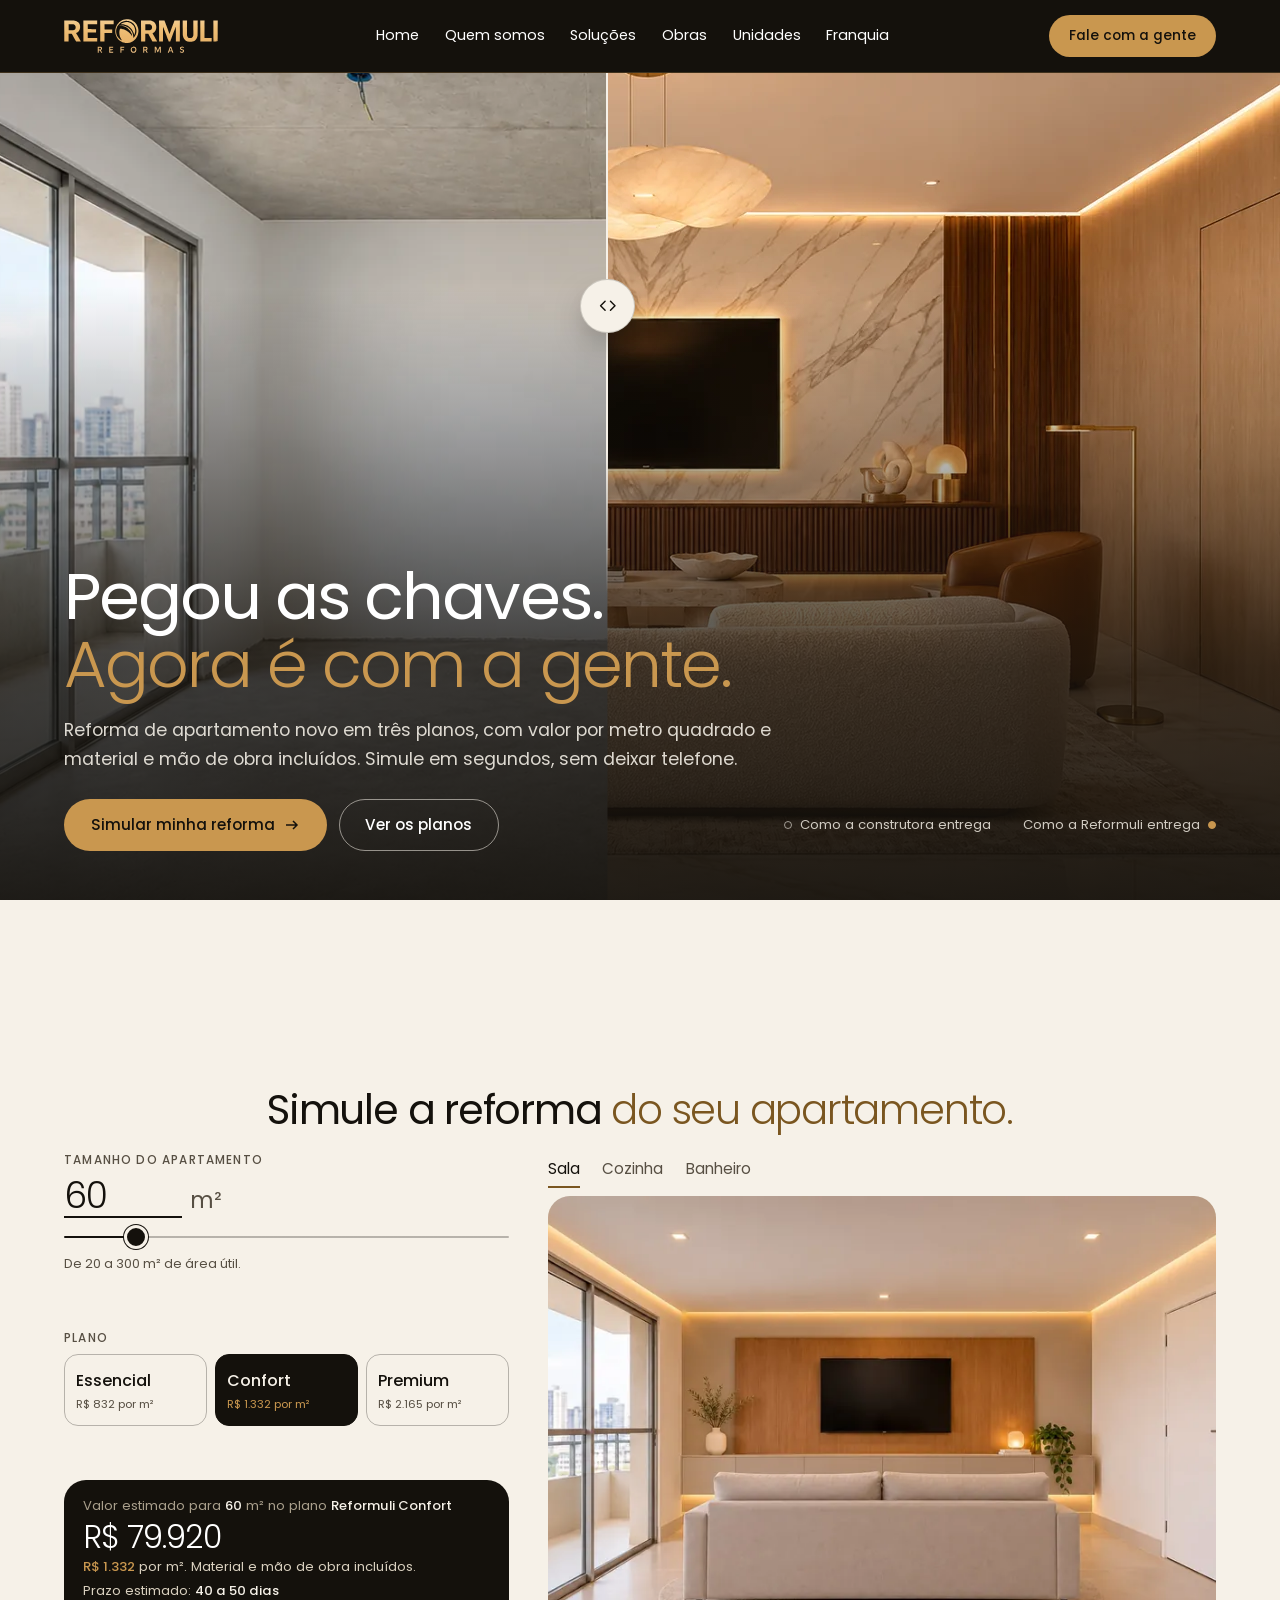
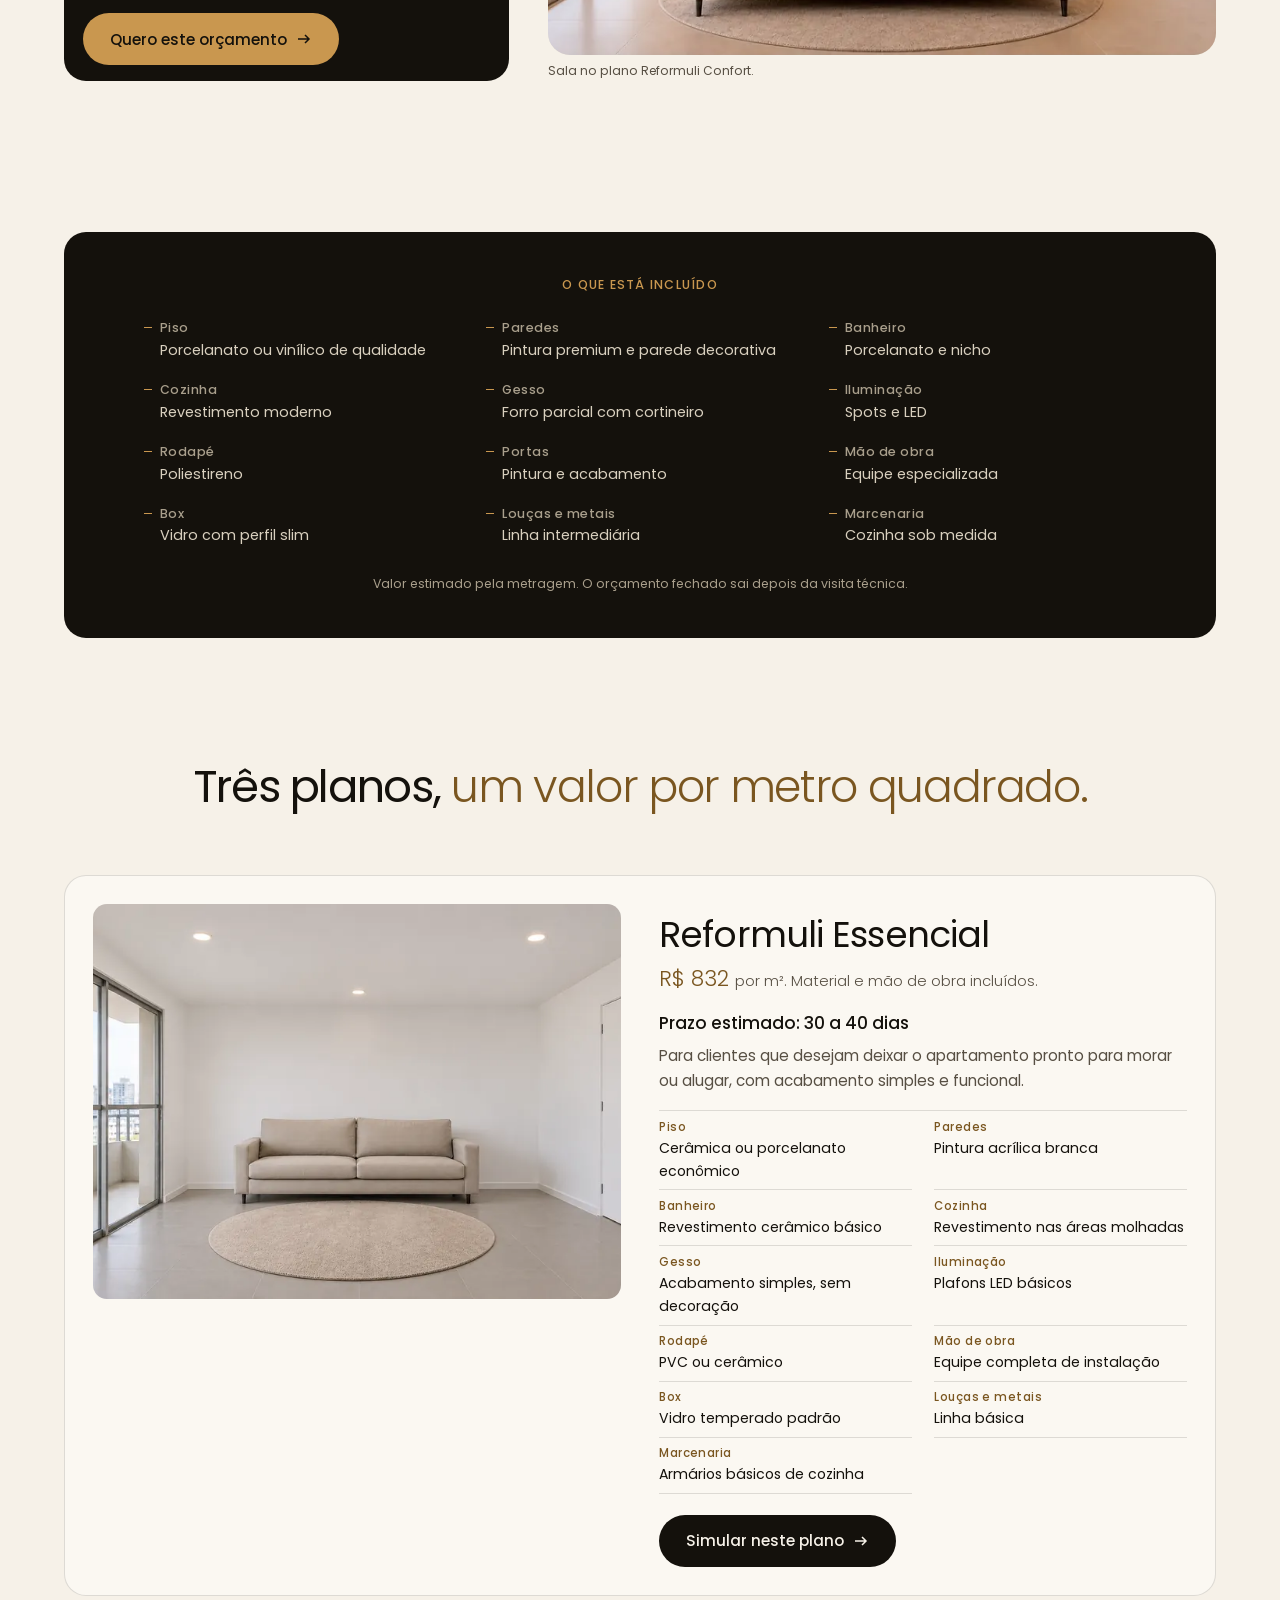
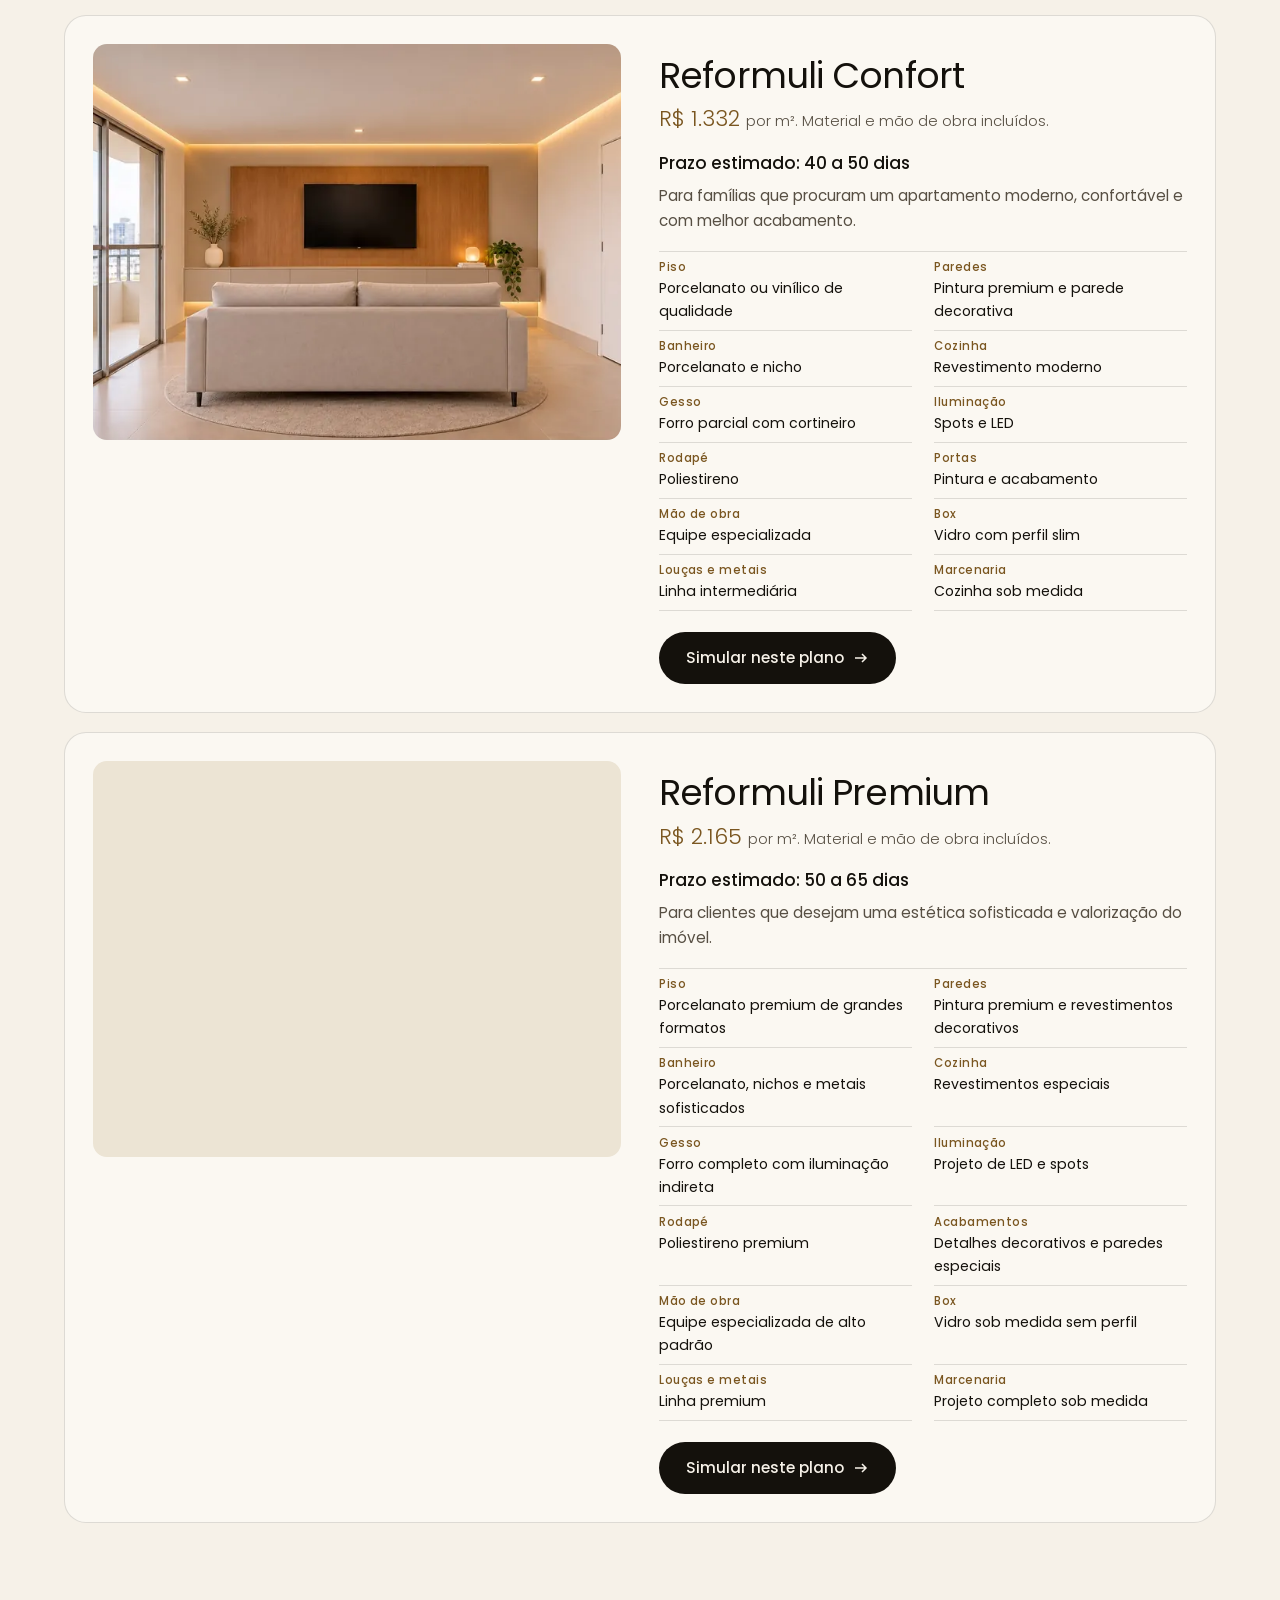
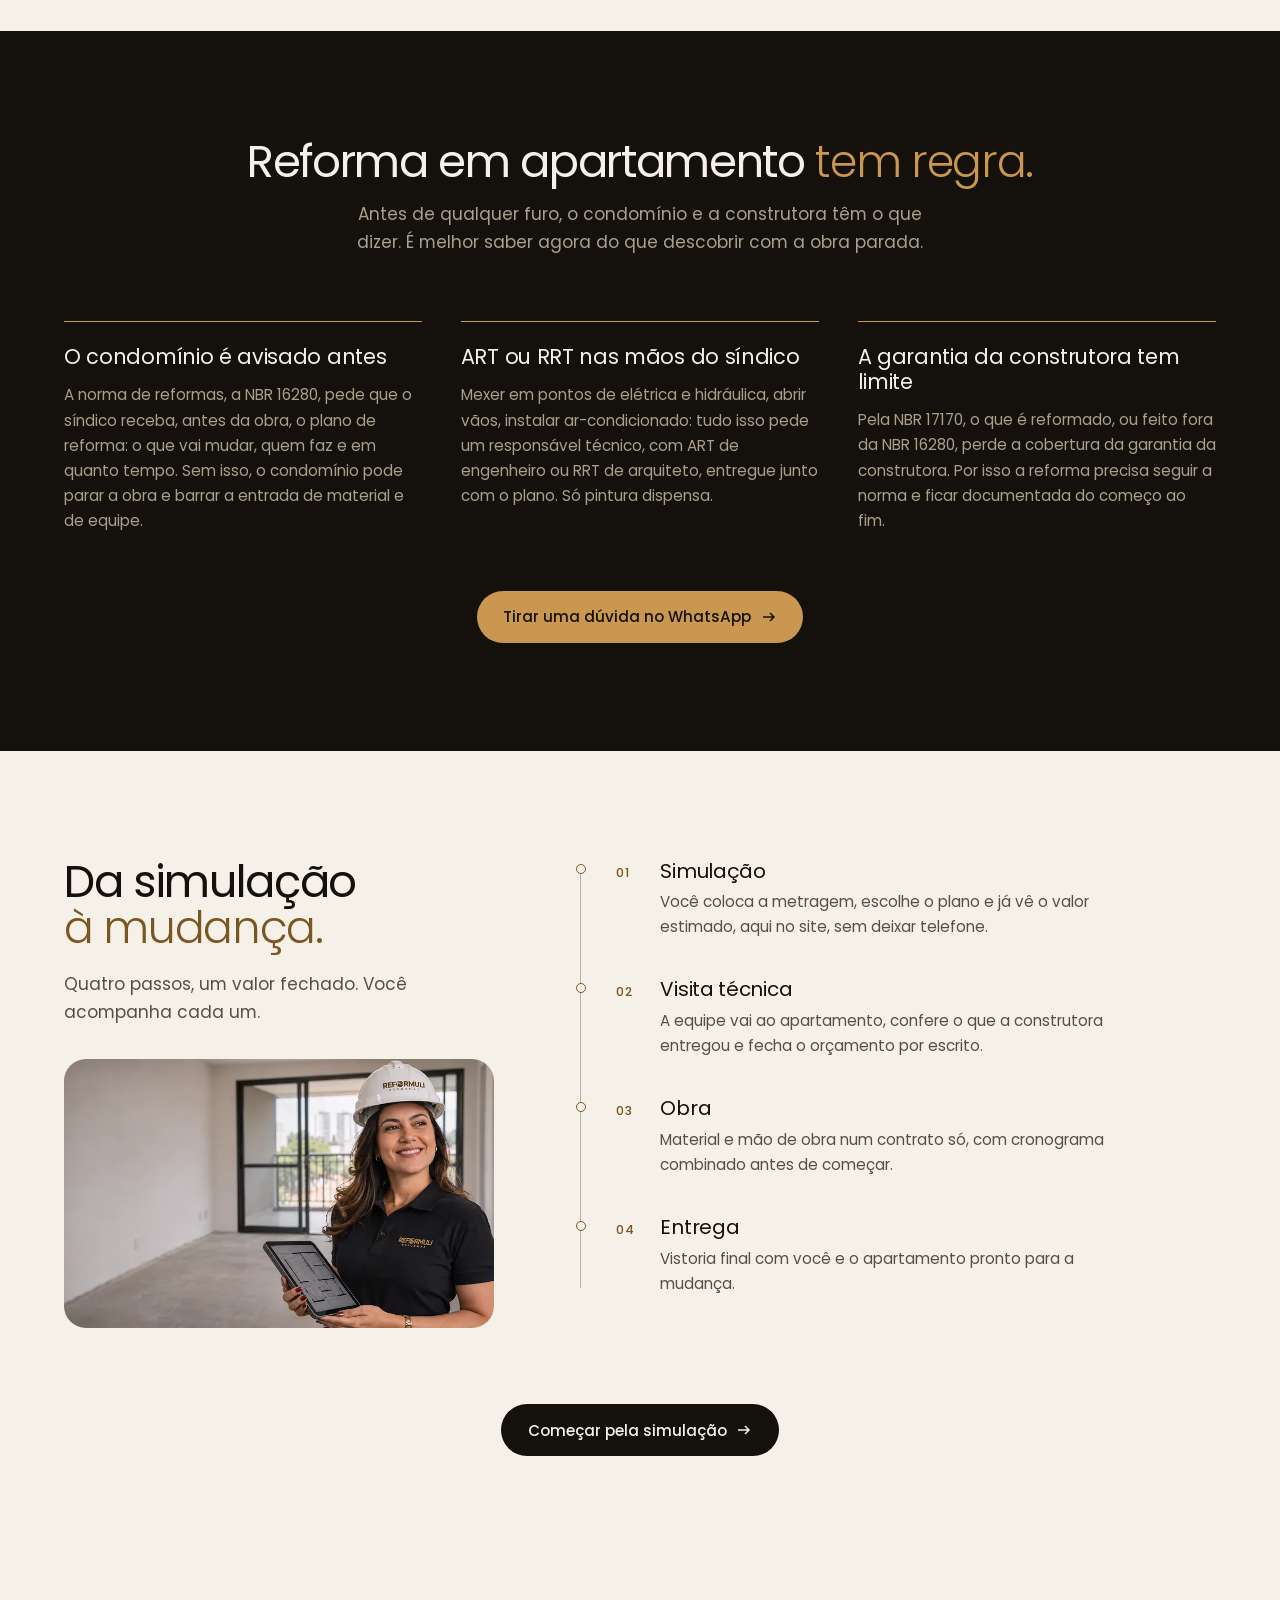
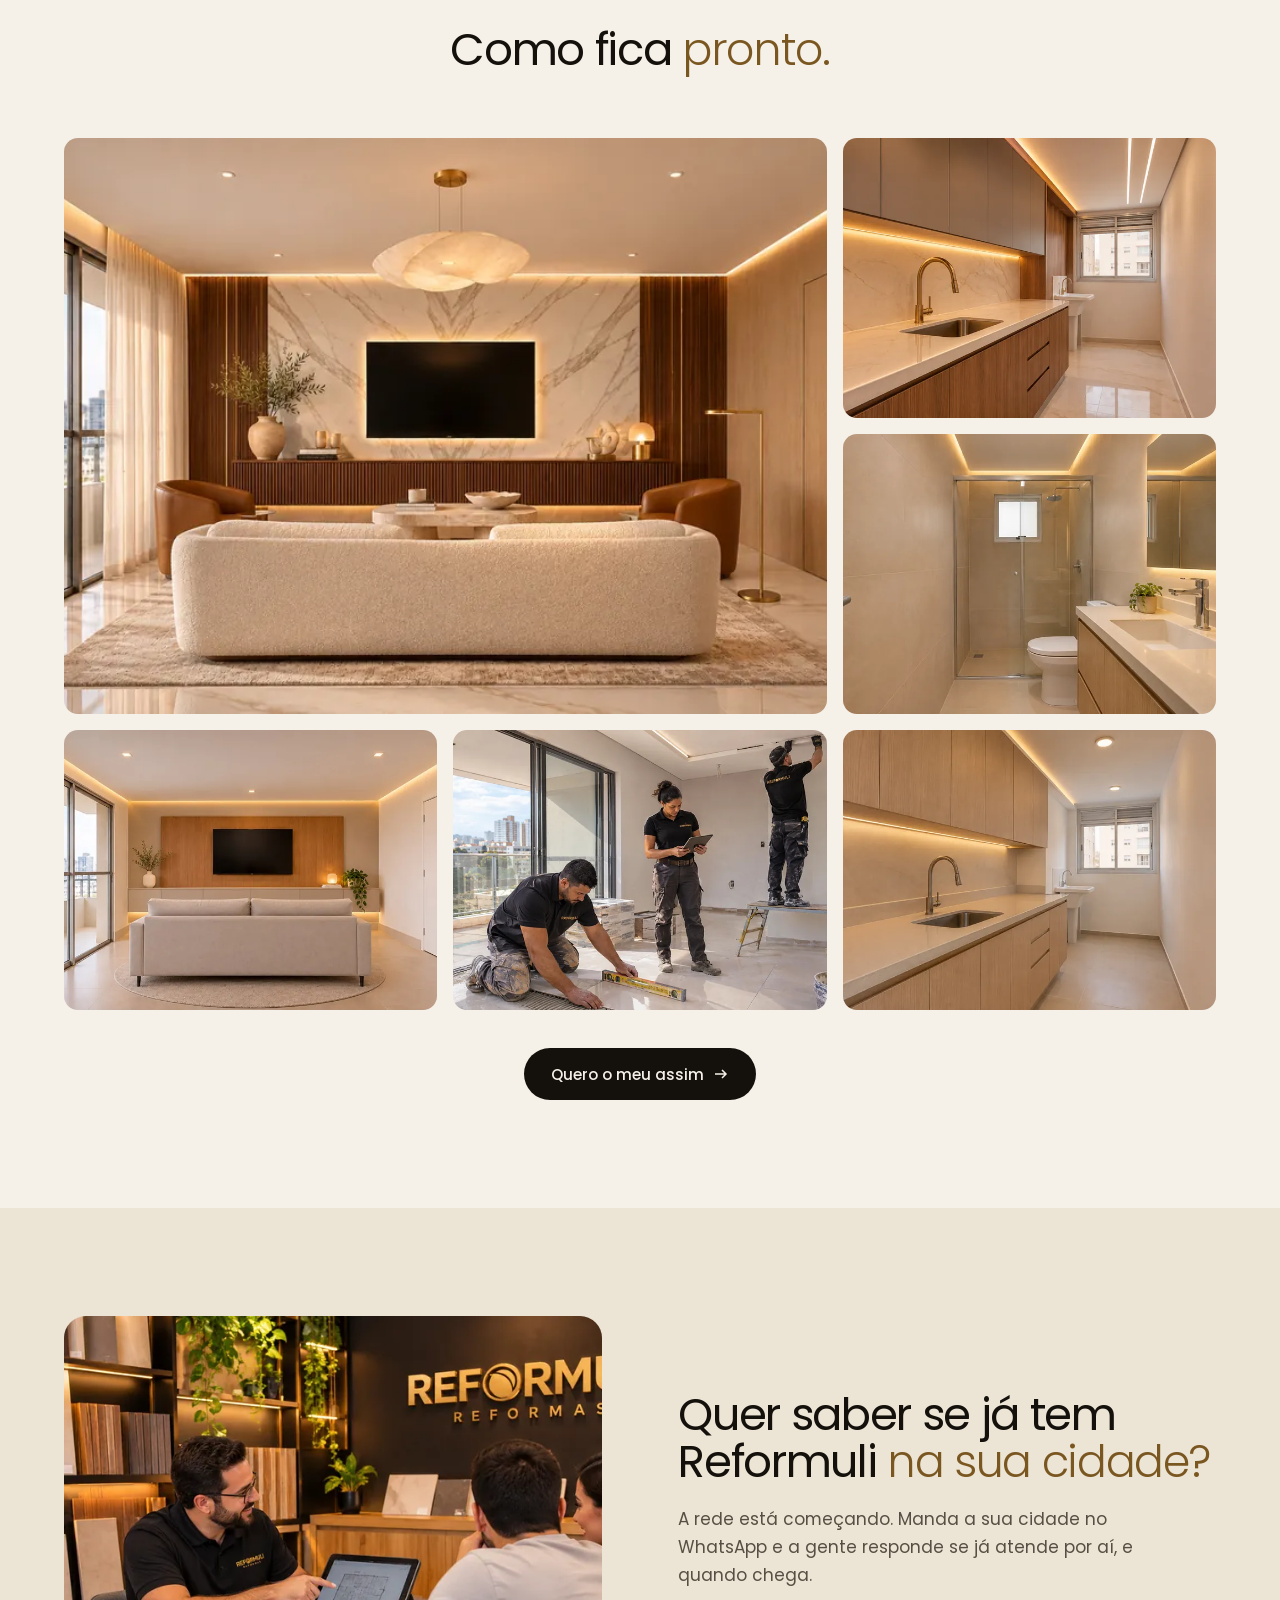
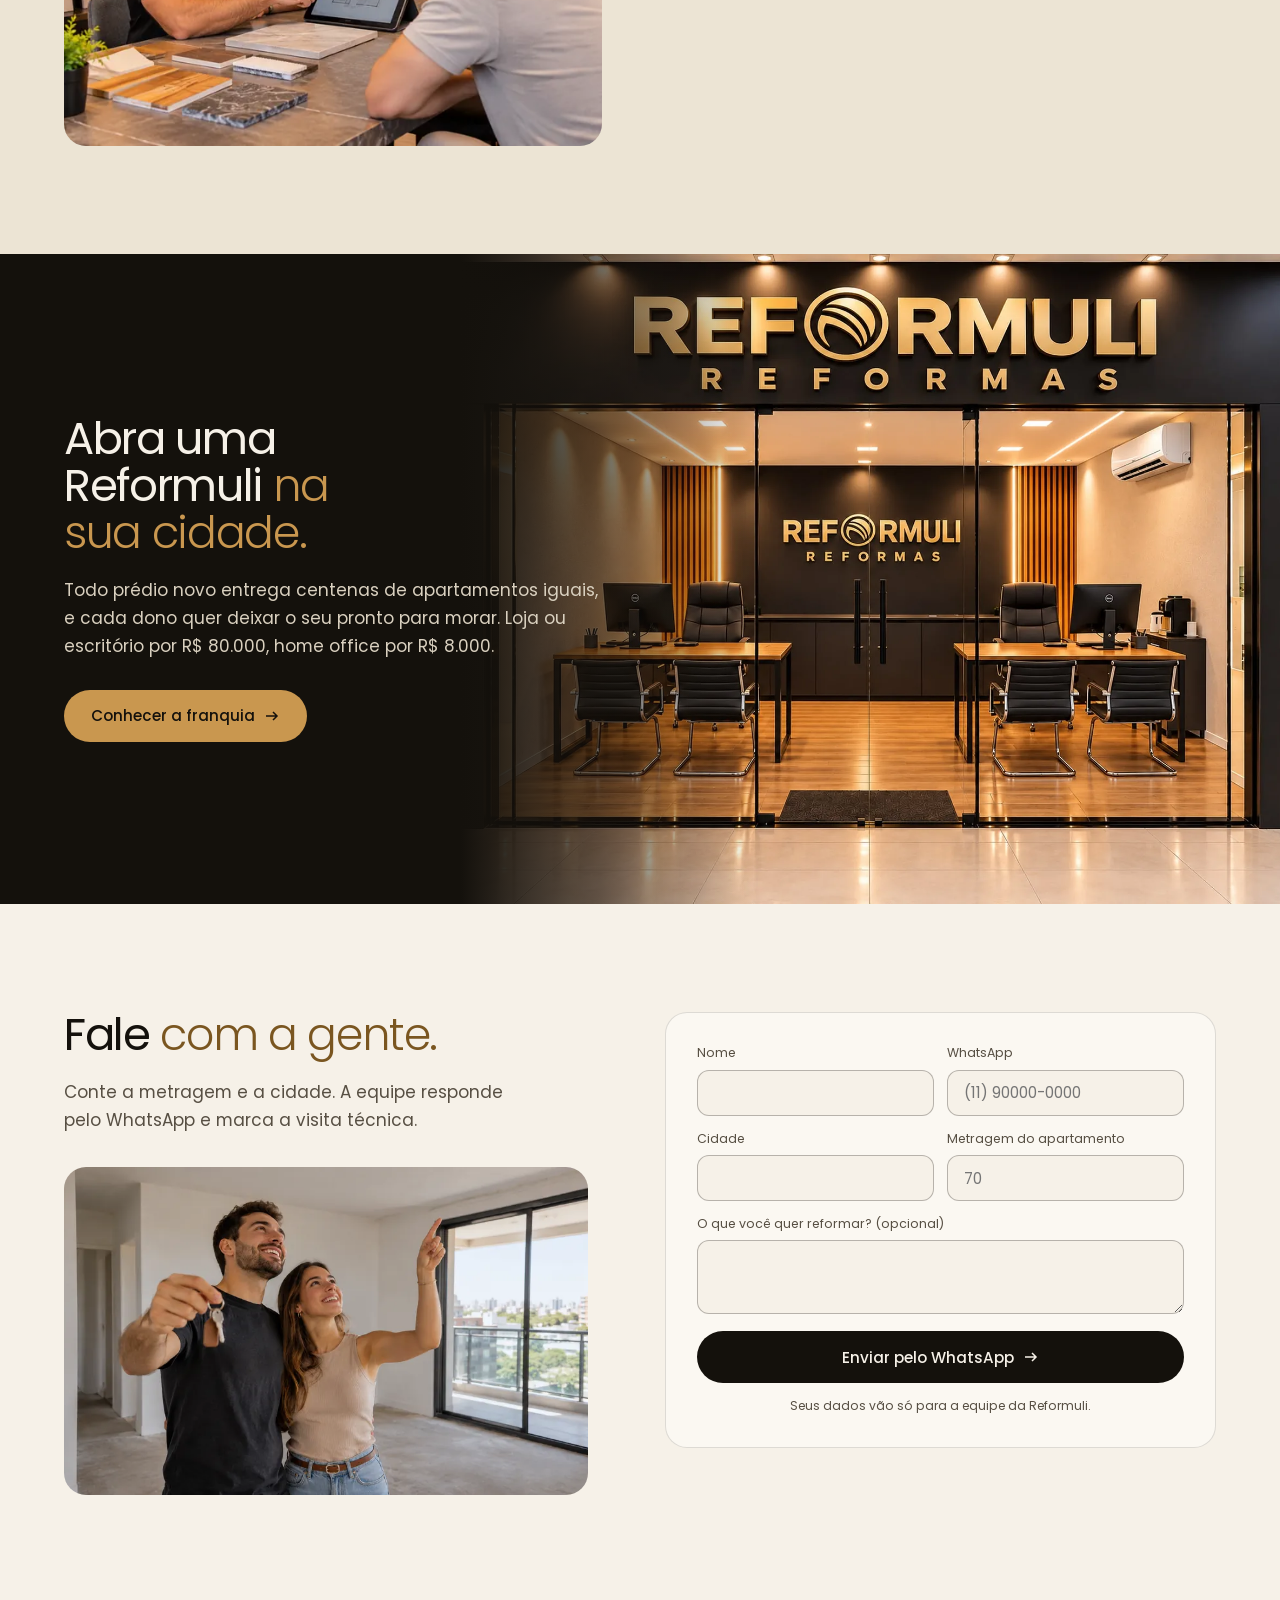
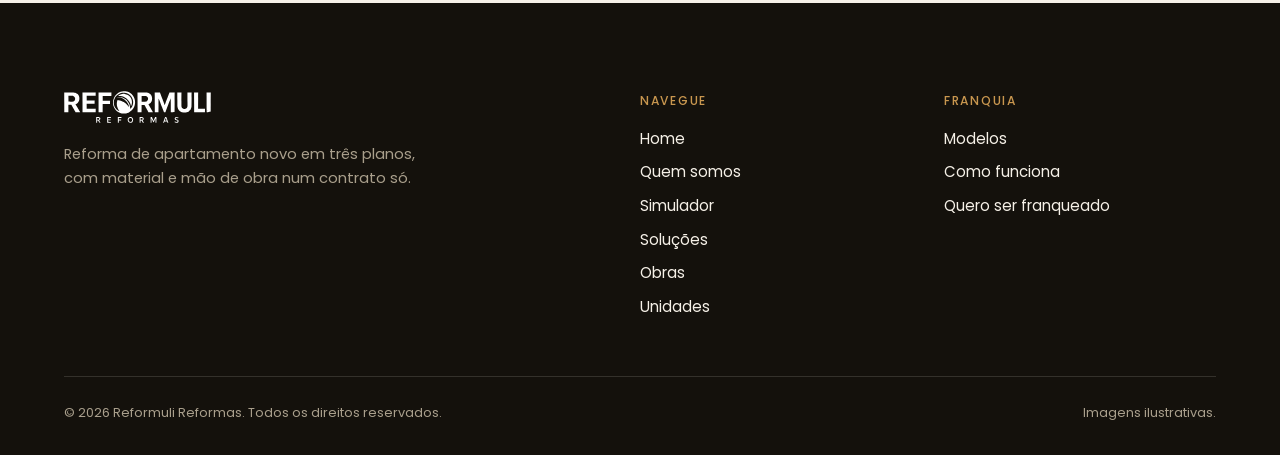
==== commit 9d11126e: "feat(quem-somos): about page with word-by-word manifesto over the fixed office photo and a parallax " ====
--- a/index.html
+++ b/index.html
@@ -30,7 +30,7 @@
 <link rel="preload" as="image" imagesrcset="/assets/img/rf-sala-3-v3-900.webp 900w, /assets/img/rf-sala-3-v3-1600.webp 1600w" imagesizes="(max-width:860px) 1500px, 100vw" fetchpriority="high">
 <link rel="preload" as="image" imagesrcset="/assets/img/rf-sala-0b-900.webp 900w, /assets/img/rf-sala-0b-1600.webp 1600w" imagesizes="(max-width:860px) 1500px, 100vw" fetchpriority="high">
 <script>document.documentElement.classList.add('js')</script>
-<style>@font-face{font-family:"Poppins";src:url(/assets/fonts/poppins-300.woff2) format("woff2");font-weight:300;font-display:swap}@font-face{font-family:"Poppins";src:url(/assets/fonts/poppins-400.woff2) format("woff2");font-weight:400;font-display:swap}@font-face{font-family:"Poppins";src:url(/assets/fonts/poppins-500.woff2) format("woff2");font-weight:500;font-display:swap}@font-face{font-family:"Poppins Reserva";src:local("Arial");size-adjust:112.5%;ascent-override:93%;descent-override:31%;line-gap-override:9%}:root{--bg:#F6F1E8;--bg-2:#ECE4D4;--paper:#FBF8F2;--ink:#14110C;--ink-2:#2A2520;--muted:#574F43;--line:rgba(20,17,12,.13);--line-2:rgba(20,17,12,.28);--bronze:#7A5620;--gold:#C9974F;--gold-hi:#E3B96C;--on-dark:#F6F1E8;--on-dark-2:#D9D0BF;--on-dark-muted:#A99F8C;--dark-line:rgba(246,241,232,.14);--font:"Poppins","Poppins Reserva",Arial,sans-serif;--t-hero:clamp(2.5rem,5.1vw,5.1rem);--t-h2:clamp(1.9rem,3.5vw,3.5rem);--t-body:clamp(.98rem,.94rem + .2vw,1.06rem);--gutter:clamp(1.25rem,5vw,4rem);--maxw:1320px;--section-py:clamp(5rem,12vh,9rem);--radius:22px;--radius-s:14px;--pill:999px;--ease-out:cubic-bezier(.2,.8,.3,1);--ease-inout:cubic-bezier(.7,0,.2,1)}*,*::before,*::after{box-sizing:border-box}html{-webkit-text-size-adjust:100%;scroll-padding-top:4.5rem;scroll-behavior:smooth}body{margin:0;background:var(--bg);color:var(--ink);font:400 var(--t-body)/1.65 var(--font);-webkit-font-smoothing:antialiased;overflow-x:clip}img,svg{display:block;max-width:100%}a{color:inherit;text-decoration:none}button,input,select,textarea{font:inherit;color:inherit}h1,h2,h3,p,figure{margin:0}h1,h2{font-weight:400;letter-spacing:-.03em;line-height:1.04;text-wrap:balance}h1 em,h2 em{font-style:normal;font-weight:300;color:var(--bronze)}h3{font-weight:400;letter-spacing:-.015em;line-height:1.2;font-size:1.3rem}.wrap{width:100%;max-width:var(--maxw);margin-inline:auto;padding-inline:var(--gutter)}:focus-visible{outline:2px solid var(--bronze);outline-offset:3px;border-radius:6px}::selection{background:var(--gold);color:var(--ink)}.dark{background:var(--ink);color:var(--on-dark)}.dark h1 em,.dark h2 em{color:var(--gold)}.dark::selection{background:var(--gold);color:var(--ink)}.dark:focus-visible{outline-color:var(--gold)}.btn{display:inline-flex;align-items:center;justify-content:center;gap:.6rem;height:3.25rem;padding:0 1.6rem;border-radius:var(--pill);font-weight:500;font-size:.95rem;white-space:nowrap;border:1px solid transparent;cursor:pointer;transition:background-color .35s var(--ease-out),color .35s var(--ease-out),border-color .35s var(--ease-out),transform .35s var(--ease-out)}.btn svg{width:1rem;height:1rem;flex:none;transition:transform .35s var(--ease-out)}.btn:hover svg{transform:translateX(3px)}.btn:active{transform:scale(.98)}.btn--pri{background:var(--ink);color:var(--bg)}.btn--pri:hover{background:var(--ink-2)}.btn--line{border-color:var(--line-2);color:var(--ink)}.btn--line:hover{border-color:var(--ink)}.btn--gold{background:var(--gold);color:var(--ink)}.btn--gold:hover{background:var(--gold-hi)}.dark .btn--pri{background:var(--bg);color:var(--ink)}.dark .btn--pri:hover{background:#fff}.dark .btn--line{border-color:rgba(246,241,232,.35);color:var(--on-dark)}.dark .btn--line:hover{border-color:var(--on-dark)}.ctas{display:flex;flex-wrap:wrap;gap:.75rem}.ctas--center{justify-content:center;margin-top:clamp(2.4rem,5vw,3.6rem)}.top{position:fixed;inset:0 0 auto 0;z-index:50;transition:background-color .4s var(--ease-out),border-color .4s var(--ease-out),box-shadow .4s}.top__in{display:flex;align-items:center;justify-content:space-between;gap:1.5rem;height:4.5rem}.top.solid{background:rgba(246,241,232,.86);-webkit-backdrop-filter:blur(14px);backdrop-filter:blur(14px);border-bottom:1px solid var(--line)}.brand{display:flex;align-items:center;flex:none}.brand img{height:2.1rem;width:auto}.nav{display:flex;align-items:center;gap:1.6rem}.nav a:not(.btn){position:relative;padding:.3rem 0;font-size:.9rem;color:var(--ink-2)}.nav a:not(.btn)::after{content:"";position:absolute;left:0;right:0;bottom:0;height:1px;background:var(--bronze);transform:scaleX(0);transform-origin:left;transition:transform .35s var(--ease-out)}.nav a:not(.btn):hover::after,.nav a[aria-current="page"]::after{transform:scaleX(1)}.nav .btn{height:2.6rem;padding:0 1.2rem;font-size:.86rem}.burger{display:none;width:2.9rem;height:2.9rem;border-radius:50%;border:1px solid var(--line-2);background:none;cursor:pointer;position:relative}.burger span{position:absolute;left:50%;width:1.1rem;height:1.5px;background:var(--ink);transform:translateX(-50%);transition:transform .35s var(--ease-out),top .35s var(--ease-out)}.burger span:first-child{top:42%}.burger span:last-child{top:58%}.menu-open .burger span:first-child{top:50%;transform:translateX(-50%) rotate(45deg)}.menu-open .burger span:last-child{top:50%;transform:translateX(-50%) rotate(-45deg)}@media (min-width:1081px){.nav{flex:1}.nav>a:first-child{margin-left:auto}.nav>.btn{margin-left:auto}}.hero{padding-top:calc(4.5rem + clamp(1.8rem,4vh,3rem));padding-bottom:clamp(2rem,4vw,3rem)}.hero__head,.fhero__head{display:grid;grid-template-columns:1.15fr .85fr;gap:1.5rem 4rem;align-items:end;margin-bottom:clamp(1.5rem,3vw,2.4rem)}.hero h1,.fhero h1{font-size:var(--t-hero);max-width:12ch}.hero__side p{color:var(--muted);max-width:30rem;font-size:clamp(1rem,.95rem + .25vw,1.12rem)}.hero__side .ctas{margin-top:1.5rem}.cmpr{position:relative;height:clamp(360px,calc(100svh - 24.5rem),720px);border-radius:var(--radius);overflow:hidden;background:var(--bg-2);touch-action:pan-y;user-select:none;-webkit-user-select:none;cursor:ew-resize;--p:50%}.cmpr__depois,.cmpr__antes{position:absolute;inset:0}.cmpr__antes{clip-path:inset(0 calc(100% - var(--p)) 0 0)}.cmpr__img{width:100%;height:100%;object-fit:cover;object-position:50% 42%;pointer-events:none;-webkit-user-drag:none}.cmpr__linha{position:absolute;top:0;bottom:0;left:var(--p);width:2px;margin-left:-1px;background:var(--bg);box-shadow:0 0 0 1px rgba(20,17,12,.12)}.cmpr__handle{position:absolute;top:50%;left:var(--p);width:3.4rem;height:3.4rem;margin:-1.7rem 0 0 -1.7rem;padding:0;border-radius:50%;border:1px solid rgba(20,17,12,.18);background:var(--bg);color:var(--ink);display:grid;place-items:center;cursor:ew-resize;box-shadow:0 14px 34px -12px rgba(0,0,0,.55);transition:transform .3s var(--ease-out),background-color .3s}.cmpr__handle svg{width:1.35rem;height:1.35rem}.cmpr__handle::after{content:"";position:absolute;inset:-7px;border-radius:50%;border:1.5px solid var(--gold);opacity:0;animation:anel 2.4s var(--ease-out) 1.2s 3}@keyframes anel{0%{opacity:.9;transform:scale(.7)}70%{opacity:0;transform:scale(1.35)}100%{opacity:0;transform:scale(1.35)}}.cmpr.drag .cmpr__handle,.cmpr__handle:hover{transform:scale(1.08);background:#fff}.cmpr.drag .cmpr__handle::after{animation:none}.cmpr__labels{display:flex;justify-content:space-between;gap:1rem;margin-top:.9rem;font-size:.82rem;color:var(--muted)}.cmpr__labels span:first-child,.cmpr__labels span:last-child{display:flex;align-items:center;gap:.5rem}.cmpr__labels span:first-child::before,.cmpr__labels span:last-child::after{content:"";width:.5rem;height:.5rem;border-radius:50%;border:1px solid var(--line-2)}.cmpr__labels span:last-child::after{background:var(--gold);border-color:var(--gold)}.cmpr__dica{color:var(--bronze)}.sec{position:relative;padding-block:var(--section-py)}.sec--tight{padding-top:clamp(3rem,7vh,5rem)}.sec--band{background:var(--bg-2)}.sec__head{display:grid;grid-template-columns:1.05fr .95fr;gap:1rem 3rem;align-items:end;margin-bottom:clamp(2.4rem,5vw,4rem)}.sec__head h2{font-size:var(--t-h2);max-width:14ch}.sec__head p{color:var(--muted);max-width:32rem;justify-self:end}.dark .sec__head p{color:var(--on-dark-muted)}.sec__head--left{grid-template-columns:1fr;max-width:46rem}.sec__head--left p{justify-self:start}.sec__head--center{grid-template-columns:1fr;text-align:center}.sec__head--center h2{margin-inline:auto}.js .rv{opacity:0;transform:translate3d(0,22px,0);transition:opacity .8s var(--ease-out),transform 1s var(--ease-out)}.js .rv.in{opacity:1;transform:none}.js .rv[data-d="1"]{transition-delay:.08s}.js .rv[data-d="2"]{transition-delay:.16s}.js .rv[data-d="3"]{transition-delay:.24s}.sim{display:grid;grid-template-columns:minmax(0,.8fr) minmax(0,1.2fr);gap:clamp(1.5rem,3vw,3rem);align-items:start}.sim__ctl{position:sticky;top:5.5rem;display:grid;gap:1.8rem}.ctl label,.ctl__label{display:block;margin:0 0 .7rem;font-size:.78rem;font-weight:500;letter-spacing:.1em;text-transform:uppercase;color:var(--muted)}.ctl__m2{display:flex;align-items:baseline;gap:.5rem}.ctl__m2 input{width:7.4rem;padding:0;border:0;border-bottom:2px solid var(--ink);border-radius:0;background:none;font-size:clamp(2.6rem,4vw,3.6rem);font-weight:300;letter-spacing:-.03em;line-height:1.1;font-variant-numeric:tabular-nums;-moz-appearance:textfield}.ctl__m2 input::-webkit-outer-spin-button,.ctl__m2 input::-webkit-inner-spin-button{-webkit-appearance:none;margin:0}.ctl__m2 input:focus{outline:none;border-color:var(--bronze)}.ctl__m2 span{font-size:1.4rem;color:var(--muted)}.ctl__range{--f:16%;width:100%;margin:1.1rem 0 0;height:2px;border-radius:2px;appearance:none;-webkit-appearance:none;background:linear-gradient(90deg,var(--ink) var(--f),var(--line-2) var(--f));cursor:pointer}.ctl__range::-webkit-slider-thumb{-webkit-appearance:none;width:1.5rem;height:1.5rem;border-radius:50%;background:var(--ink);border:3px solid var(--bg);box-shadow:0 0 0 1px var(--ink);cursor:grab}.ctl__range::-moz-range-thumb{width:1.1rem;height:1.1rem;border-radius:50%;background:var(--ink);border:3px solid var(--bg);box-shadow:0 0 0 1px var(--ink);cursor:grab}.ctl__range:active::-webkit-slider-thumb{cursor:grabbing}.ctl__range:focus-visible{outline:none}.ctl__range:focus-visible::-webkit-slider-thumb{box-shadow:0 0 0 2px var(--bronze)}.ctl__dica{margin-top:.6rem;font-size:.8rem;color:var(--muted)}.seg{display:grid;grid-template-columns:repeat(3,1fr);gap:.5rem}.seg__b{display:flex;flex-direction:column;gap:.15rem;padding:.8rem .7rem;border:1px solid var(--line-2);border-radius:var(--radius-s);background:transparent;text-align:left;cursor:pointer;transition:background-color .35s var(--ease-out),color .35s var(--ease-out),border-color .35s var(--ease-out)}.seg__b b{font-weight:500;font-size:1rem}.seg__b small{font-size:.7rem;line-height:1.35;color:var(--muted)}.seg__b:hover{border-color:var(--ink)}.seg__b[aria-pressed="true"]{background:var(--ink);color:var(--bg);border-color:var(--ink)}.seg__b[aria-pressed="true"] small{color:var(--gold)}.ctl__aviso{font-size:.8rem;color:var(--muted)}.ctl__aviso .sim__exemplo,.ctl__aviso .sim__exemplo{color:var(--bronze);font-weight:500}.sim__out{display:grid;gap:1rem}.tabs{display:flex;gap:1.4rem;margin-bottom:.8rem}.tabs__b{padding:.3rem 0;border:0;border-bottom:2px solid transparent;background:none;font-size:.95rem;color:var(--muted);cursor:pointer;transition:color .3s,border-color .3s}.tabs__b:hover{color:var(--ink)}.tabs__b[aria-pressed="true"]{color:var(--ink);border-color:var(--bronze)}.sim__palco{position:relative;aspect-ratio:16/9;border-radius:var(--radius);overflow:hidden;background:var(--bg-2)}.sim__palco img{position:absolute;inset:0;width:100%;height:100%;object-fit:cover;opacity:0;transform:scale(1.04);transition:opacity .9s var(--ease-out),transform 1.8s var(--ease-out)}.sim__palco img.on{opacity:1;transform:scale(1)}.sim__legenda{margin-top:.6rem;font-size:.8rem;color:var(--muted)}.sim__card{padding:clamp(1.4rem,2.6vw,2.2rem);border-radius:var(--radius)}.sim__para{font-size:.9rem;color:var(--on-dark-muted)}.sim__para b{font-weight:500;color:var(--on-dark)}.sim__total{margin-top:.5rem;font-size:clamp(1.9rem,3.1vw,2.9rem);font-weight:300;letter-spacing:-.03em;line-height:1.1;font-variant-numeric:tabular-nums;color:#fff}.sim__total i{font-style:normal;font-size:.5em;color:var(--on-dark-muted);margin:0 .15em}.sim__base{margin-top:.4rem;font-size:.9rem;color:var(--on-dark-2)}.sim__base .sim__m2valor{color:var(--gold);font-weight:500}.sim__dados{display:grid;grid-template-columns:auto 1fr;gap:1rem 1.6rem;margin:1.3rem 0 0;padding:1.1rem 0 0;border-top:1px solid var(--dark-line)}.sim__dados div{display:contents}.sim__dados dt{font-size:.78rem;font-weight:500;letter-spacing:.08em;text-transform:uppercase;color:var(--on-dark-muted);padding-top:.15rem;white-space:nowrap}.sim__dados dd{margin:0;font-size:.95rem;color:var(--on-dark)}.sim__dados .sim__prazo{font-size:1.05rem;font-weight:500}.sim__inclui li b{display:block;font-weight:500;font-size:.78rem;letter-spacing:.04em;color:var(--on-dark-muted)}.split{position:relative;height:6px;margin-top:1.3rem;border-radius:3px;background:var(--on-dark-2);overflow:hidden}.split i{position:absolute;inset:0;width:var(--w,58%);background:var(--gold);transition:width .6s var(--ease-out)}.sim__parts{display:grid;grid-template-columns:1fr 1fr;gap:1rem;margin:.9rem 0 0;padding:0}.sim__parts dt{display:flex;align-items:center;gap:.5rem;font-size:.8rem;color:var(--on-dark-muted)}.sim__parts dt::before{content:"";width:.6rem;height:.6rem;border-radius:2px;background:var(--gold)}.sim__parts div:last-child dt::before{background:var(--on-dark-2)}.sim__parts dd{margin:.25rem 0 0;font-size:clamp(.98rem,1.1vw,1.1rem);font-variant-numeric:tabular-nums}.sim__h{margin-top:1.6rem;padding-top:1.3rem;border-top:1px solid var(--dark-line);font-size:.78rem;font-weight:500;letter-spacing:.1em;text-transform:uppercase;color:var(--gold)}.sim__inclui{margin:.8rem 0 0;padding:0;list-style:none;columns:2;column-gap:1.6rem;font-size:.9rem;color:var(--on-dark-2)}.sim__inclui li{position:relative;break-inside:avoid;padding:.3rem 0 .3rem 1rem}.sim__inclui li::before{content:"";position:absolute;left:0;top:.95em;width:.5rem;height:1px;background:var(--gold)}.sim__nota{margin-top:.7rem;font-size:.86rem;color:var(--on-dark-muted)}.sim__card .ctas{margin-top:1.5rem}.sim__aviso{margin-top:1rem;font-size:.78rem;color:var(--on-dark-muted)}.sim__aviso .sim__exemplo{color:var(--gold)}.num{transition:color .3s}.num.run{color:var(--gold)}.pads{display:grid;gap:1.2rem}.pad{display:grid;grid-template-columns:1fr 1fr;gap:clamp(1.4rem,3vw,3rem);align-items:start;padding:clamp(1.2rem,2.2vw,1.8rem);border:1px solid var(--line);border-radius:var(--radius);background:var(--paper)}.pad__ph{aspect-ratio:4/3;border-radius:var(--radius-s);overflow:hidden;background:var(--bg-2)}.pad__ph img{width:100%;height:100%;object-fit:cover}.pad__ph:empty{display:none}.pad__n{font-size:.78rem;font-weight:500;letter-spacing:.2em;color:var(--bronze)}.pad h3{margin-top:.6rem;font-size:clamp(1.8rem,2.8vw,2.6rem);letter-spacing:-.025em}.pad__m2{margin-top:.3rem;font-size:clamp(1.15rem,1.7vw,1.45rem);font-weight:300;color:var(--bronze);font-variant-numeric:tabular-nums}.pad__m2 small{font-size:.68em;color:var(--muted)}.pad__prazo{margin-top:.8rem;font-weight:500}.pad__perfil{margin-top:.3rem;color:var(--muted);font-size:.95rem}.pad__lista{display:grid;grid-template-columns:1fr 1fr;gap:0 1.4rem;margin:1.1rem 0 0;padding:0;list-style:none;border-top:1px solid var(--line);font-size:.88rem}.pad__lista li{padding:.4rem 0;border-bottom:1px solid var(--line)}.pad__lista li b{display:block;font-weight:500;font-size:.72rem;letter-spacing:.04em;color:var(--bronze)}.pad .btn{margin-top:1.3rem}.regras{display:grid;grid-template-columns:repeat(3,1fr);gap:clamp(1.5rem,3vw,3rem)}.regra{padding-top:1.4rem;border-top:1px solid var(--gold)}.regra h3{font-size:1.3rem}.regra p{margin-top:.8rem;color:var(--on-dark-muted);font-size:.95rem}#regras>.wrap>p{margin-top:2rem;color:var(--on-dark-2);max-width:40rem}.como{display:grid;grid-template-columns:.8fr 1.2fr;gap:clamp(2rem,6vw,6rem);align-items:start}.como__txt{position:sticky;top:6rem}.como__cta{grid-column:1/-1;margin-top:0}.como__txt h2{font-size:var(--t-h2)}.como__txt>p{margin-top:1.2rem;color:var(--muted);max-width:26rem}.como__txt .ctas{margin-top:1.8rem}.dark .como__txt>p{color:var(--on-dark-muted)}.steps{position:relative;margin:0;padding:0 0 0 2.8rem;list-style:none;display:grid;gap:2.4rem}.steps::before{content:"";position:absolute;left:.6rem;top:.5rem;bottom:.5rem;width:1px;background:var(--line-2)}.steps__fill{position:absolute;left:.6rem;top:.5rem;bottom:.5rem;width:1px;background:var(--bronze);transform-origin:top;transform:scaleY(var(--p,0))}.dark .steps::before{background:var(--dark-line)}.dark .steps__fill{background:var(--gold)}.step{position:relative;display:grid;grid-template-columns:2.2rem 1fr;gap:.6rem;align-items:start}.step::before{content:"";position:absolute;left:-2.8rem;top:.35rem;width:.62rem;height:.62rem;margin-left:.3rem;border-radius:50%;background:var(--bg);border:1px solid var(--bronze)}.dark .step::before{background:var(--ink);border-color:var(--gold)}.step b{padding-top:.3rem;font-weight:500;font-size:.78rem;letter-spacing:.14em;color:var(--bronze)}.dark .step b{color:var(--gold)}.step h3{font-size:1.25rem}.step p{margin-top:.4rem;color:var(--muted);font-size:.95rem;max-width:30rem}.dark .step p{color:var(--on-dark-muted)}.obras{display:grid;grid-template-columns:repeat(3,1fr);grid-auto-rows:minmax(12rem,auto);gap:1rem}.obra{position:relative;border-radius:var(--radius-s);overflow:hidden;background:var(--bg-2);aspect-ratio:4/3}.obra:first-child{grid-column:span 2;grid-row:span 2;aspect-ratio:auto}.obra--wide{grid-column:span 2;aspect-ratio:auto}.obra img{width:100%;height:100%;object-fit:cover;transition:transform 1.2s var(--ease-out)}.obra:hover img{transform:scale(1.035)}.obra figcaption{position:absolute;inset:auto 0 0 0;padding:2.2rem 1rem 1rem;font-size:.8rem;color:var(--on-dark);background:linear-gradient(transparent,rgba(20,17,12,.75));opacity:0;transition:opacity .4s var(--ease-out)}.obra:hover figcaption{opacity:1}.uni{display:grid;grid-template-columns:1fr 1fr;gap:clamp(2rem,6vw,6rem);align-items:center}.uni__ph{aspect-ratio:5/4;border-radius:var(--radius);overflow:hidden;background:var(--bg)}.uni__ph:empty{display:none}.uni__ph img{width:100%;height:100%;object-fit:cover}.uni h2{font-size:var(--t-h2)}.uni__txt>p{margin-top:1.3rem;color:var(--muted);max-width:30rem}.uni__txt .ctas{margin-top:1.8rem}.fran{position:relative;overflow:hidden;padding-block:clamp(6rem,18vh,11rem)}.fran__bg{position:absolute;inset:0}.fran__bg img{width:100%;height:100%;object-fit:cover;object-position:50% 40%;opacity:.5}.fran__bg::after{content:"";position:absolute;inset:0;background:linear-gradient(90deg,rgba(20,17,12,.96) 0%,rgba(20,17,12,.75) 45%,rgba(20,17,12,.2) 100%)}.fran__in{position:relative}.fran h2{font-size:var(--t-h2);max-width:14ch}.fran p{margin-top:1.3rem;max-width:34rem;color:var(--on-dark-2)}.fran .ctas{margin-top:1.8rem}.contact{display:grid;grid-template-columns:1fr 1.05fr;gap:clamp(2rem,6vw,6rem);align-items:start}.contact h2{font-size:var(--t-h2)}.contact__txt p{margin-top:1.3rem;color:var(--muted);max-width:28rem}.form{display:grid;grid-template-columns:1fr 1fr;gap:.8rem;padding:clamp(1.3rem,2.4vw,2rem);border:1px solid var(--line);border-radius:var(--radius);background:var(--paper)}.field{display:flex;flex-direction:column;gap:.35rem}.field--full{grid-column:1/-1}.field label{font-size:.78rem;color:var(--muted)}.field input,.field select,.field textarea{width:100%;height:2.9rem;padding:0 1rem;border-radius:12px;border:1px solid var(--line-2);background:var(--bg);font-size:.95rem;transition:border-color .3s var(--ease-out)}.field textarea{height:4.6rem;padding:.75rem 1rem;resize:vertical}.field select{appearance:none;-webkit-appearance:none;background-image:url("data:image/svg+xml,%3Csvg xmlns='http://www.w3.org/2000/svg' width='12' height='8' fill='none'%3E%3Cpath d='M1 1.5l5 5 5-5' stroke='%23574F43' stroke-width='1.4'/%3E%3C/svg%3E");background-repeat:no-repeat;background-position:right 1rem center;padding-right:2.4rem}.field input:focus,.field select:focus,.field textarea:focus{outline:none;border-color:var(--bronze)}.form .btn{grid-column:1/-1;width:100%;margin-top:.3rem}.form__note{grid-column:1/-1;font-size:.76rem;color:var(--muted);text-align:center}.foot{padding-block:clamp(3.5rem,7vw,5.5rem) 2rem}.foot__grid{display:grid;grid-template-columns:2fr 1fr 1fr;gap:2rem}.foot__brand img{height:2rem;width:auto}.foot__brand p{margin-top:1.2rem;color:var(--on-dark-muted);max-width:22rem;font-size:.92rem}.foot__h{margin:0 0 1rem;font-weight:500;font-size:.76rem;letter-spacing:.14em;text-transform:uppercase;color:var(--gold)}.foot ul{margin:0;padding:0;list-style:none;display:grid;gap:.55rem;font-size:.94rem}.foot a{transition:color .3s}.foot a:hover{color:var(--gold)}.foot__end{display:flex;justify-content:space-between;gap:1rem;margin-top:3.5rem;padding-top:1.6rem;border-top:1px solid var(--dark-line);font-size:.8rem;color:var(--on-dark-muted)}.zap{position:fixed;right:clamp(1rem,3vw,1.8rem);bottom:clamp(1rem,3vw,1.8rem);z-index:40;display:grid;place-items:center;width:3.5rem;height:3.5rem;border-radius:50%;background:var(--ink);color:var(--gold);box-shadow:0 0 0 1px rgba(246,241,232,.5),0 14px 30px -12px rgba(0,0,0,.6);transition:transform .3s var(--ease-out),background-color .3s}.zap svg{width:1.6rem;height:1.6rem}.zap:hover{transform:scale(1.06);background:var(--ink-2)}.thanks{min-height:100vh;min-height:100svh;display:grid;place-items:center;text-align:center;padding:2rem}.thanks img{height:2.4rem;width:auto;margin:0 auto 2.2rem}.thanks h1{font-size:clamp(1.8rem,4vw,2.8rem)}.thanks p{margin-top:1rem;color:var(--muted)}.spin{width:2.6rem;height:2.6rem;margin:2rem auto;border-radius:50%;border:1.5px solid var(--line-2);border-top-color:var(--bronze);animation:spin 1s linear infinite}@keyframes spin{to{transform:rotate(360deg)}}.thanks .ctas{justify-content:center;margin-top:1rem}.fhero{padding-top:calc(4.5rem + clamp(1.8rem,4vh,3rem))}.fhero__ph{aspect-ratio:21/9;border-radius:var(--radius);overflow:hidden;background:var(--bg-2)}.fhero__ph:empty{display:none}.fhero__ph img{width:100%;height:100%;object-fit:cover;object-position:50% 2%}.models{display:grid;grid-template-columns:1fr 1fr;gap:clamp(1rem,2.4vw,2rem)}.model{display:flex;flex-direction:column;border:1px solid var(--line);border-radius:var(--radius);overflow:hidden;background:var(--paper);transition:transform .5s var(--ease-out),border-color .4s}.model:hover{transform:translateY(-4px);border-color:var(--line-2)}.model__ph{aspect-ratio:16/10;background:var(--bg-2)}.model__ph:empty{display:none}.model__ph img{width:100%;height:100%;object-fit:cover}.model__ph img[src*="rf-escritorio"]{object-position:50% 0}.model__body{display:flex;flex-direction:column;gap:1rem;padding:clamp(1.4rem,2.6vw,2.2rem);flex:1}.model__body h3{font-size:clamp(1.5rem,2.3vw,2.1rem);letter-spacing:-.025em}.model__body>p{color:var(--muted)}.model__preco{display:flex;align-items:baseline;gap:.7rem;margin-top:auto;padding-top:1rem;border-top:1px solid var(--line)}.model__preco small{font-size:.8rem;color:var(--muted);letter-spacing:.06em}.model__preco strong{font-weight:300;font-size:clamp(2rem,3.4vw,3rem);letter-spacing:-.03em;line-height:1;color:var(--bronze)}.model .btn{align-self:flex-start;margin-top:.4rem}.recebe{display:grid;grid-template-columns:1fr 1fr;gap:clamp(2rem,6vw,6rem);align-items:start}.recebe h2{font-size:var(--t-h2)}.recebe>div>p{margin-top:1.2rem;color:var(--on-dark-muted)}.recebe__lista{margin:0;padding:0;list-style:none;border-top:1px solid var(--dark-line)}.recebe__lista li{padding:.9rem 0 .9rem 1.4rem;border-bottom:1px solid var(--dark-line);position:relative;color:var(--on-dark-2)}.recebe__lista li::before{content:"";position:absolute;left:0;top:1.55rem;width:.6rem;height:1px;background:var(--gold)}@media (max-width:1080px){.nav a:not(.btn){display:none}}@media (max-width:860px){.nav{display:none}.burger{display:block}.menu-open .nav{display:flex;position:fixed;inset:4.5rem 0 auto 0;flex-direction:column;align-items:stretch;gap:.2rem;padding:1rem var(--gutter) 1.6rem;background:var(--bg);border-bottom:1px solid var(--line)}.menu-open .nav a:not(.btn){display:block;text-align:center;padding:.9rem 1rem;font-size:1rem}.menu-open .nav .btn{margin:.6rem 0 0;height:3.1rem}.menu-open .top{background:var(--bg)}.brand img{height:1.8rem}.cmpr__labels{font-size:.74rem}.cmpr__handle{width:3rem;height:3rem;margin:-1.5rem 0 0 -1.5rem}.sec__head,.sec__head--left{grid-template-columns:1fr;text-align:center;margin-bottom:clamp(1.6rem,5vw,2.6rem)}.sec__head h2{max-width:none;margin-inline:auto;font-size:clamp(1.9rem,calc(min(100vw - 2.5rem,90vw)*.1),2.7rem)}.sec__head p,.sec__head--left p{justify-self:center;margin-inline:auto}.uni h2,.contact h2,.como__txt h2,.recebe h2,.fran h2{font-size:clamp(1.9rem,calc(min(100vw - 2.5rem,90vw)*.1),2.7rem)}.ctas{justify-content:center}#simulador{padding-top:2.6rem}#simulador .sec__head{margin-bottom:1.2rem}#simulador .sec__head p{display:none}.sim{grid-template-columns:1fr;gap:.8rem}.sim__out{display:contents}.sim__foto{order:1}.sim__ctl{order:2;position:static;gap:1rem}.sim__card{order:3}.sim__palco{aspect-ratio:2/1}.tabs{justify-content:center;gap:1.6rem;margin-bottom:.6rem}.sim__legenda{text-align:center;font-size:.76rem}.ctl label,.ctl__label{margin-bottom:.3rem;font-size:.72rem}.ctl__m2{justify-content:center}.ctl__m2 input{width:6rem;font-size:2.3rem;text-align:center}.ctl__range{margin-top:.7rem}.ctl__dica,.ctl__aviso{display:none}.seg{gap:.4rem}.seg__b{padding:.6rem .5rem;align-items:center;text-align:center}.seg__b b{font-size:.95rem}.seg__b small{display:none}.sim__card{padding:1.2rem}.sim__total{font-size:clamp(1.55rem,calc(min(100vw - 2.5rem,90vw)*.085),2.2rem)}.sim__total i{font-size:.55em}.sim__inclui{columns:1}.pad{grid-template-columns:1fr;gap:1rem;text-align:center}.pad__lista{text-align:left;grid-template-columns:1fr}.sim__dados{grid-template-columns:1fr;gap:.6rem}.sim__dados dt{padding-top:0}.sim__dados dd{margin-bottom:.3rem}.pad .btn{margin-inline:auto}.regras{grid-template-columns:1fr;text-align:center}.como{grid-template-columns:1fr;text-align:center}.como__txt{position:static}.como__txt>p{margin-inline:auto}.steps{text-align:left;max-width:30rem;margin-inline:auto;gap:1.8rem}.obras{grid-template-columns:1fr 1fr;grid-auto-rows:auto}.obra,.obra:first-child,.obra--wide{grid-column:auto;grid-row:auto;aspect-ratio:4/3}.obra:first-child{grid-column:1/-1}.obra figcaption{opacity:1;font-size:.72rem;padding:1.6rem .8rem .7rem}.uni{grid-template-columns:1fr;text-align:center}.uni__ph{aspect-ratio:16/10}.uni__txt>p{margin-inline:auto}.fran{text-align:center}.fran h2,.fran p{margin-inline:auto}.fran__bg::after{background:linear-gradient(0deg,rgba(20,17,12,.96) 0%,rgba(20,17,12,.8) 60%,rgba(20,17,12,.5) 100%)}.contact{grid-template-columns:1fr;text-align:center}.contact__txt p{margin-inline:auto}.form{grid-template-columns:1fr;text-align:left}.foot__grid{grid-template-columns:1fr 1fr;text-align:center}.foot__brand{grid-column:1/-1}.foot__brand img,.foot__brand p{margin-inline:auto}.foot__end{flex-direction:column;align-items:center;text-align:center}.fhero{text-align:center}.fhero__head{grid-template-columns:1fr}.fhero h1{max-width:none;margin-inline:auto;font-size:clamp(2.3rem,calc(min(100vw - 2.5rem,90vw)*.115),3.3rem)}.fhero__ph{aspect-ratio:4/3}.models{grid-template-columns:1fr}.model__body{text-align:center;align-items:center}.model .btn{align-self:stretch}.recebe{grid-template-columns:1fr;text-align:center}.recebe__lista{text-align:left}}@media (max-width:600px){.ctas{display:grid;grid-template-columns:minmax(0,max-content);width:fit-content;max-width:100%;margin-inline:auto}.ctas>*{width:100%;justify-content:center;text-align:center}.sim__parts{gap:.6rem}.obras{grid-template-columns:1fr}}@media (max-width:420px){.btn{padding:0 1.25rem;font-size:.9rem}}@media (hover:none){.model:hover{transform:none}.obra figcaption{opacity:1}}@media (prefers-reduced-motion:reduce){html{scroll-behavior:auto}*,*::before,*::after{animation-duration:.01ms!important;animation-iteration-count:1!important;transition-duration:.01ms!important}.js .rv{opacity:1;transform:none}}.sim__resumo{padding:clamp(1.1rem,1.8vw,1.5rem);border-radius:var(--radius)}.sim__resumo .ctas{margin-top:1rem}.sim__resumo .sim__aviso{margin-top:.8rem}.sim__base--prazo{margin-top:.25rem}.sim__base--prazo b{font-weight:500;color:var(--on-dark)}.sim__h--topo{margin-top:0;padding-top:0;border-top:0}.sim__ctl{gap:1.2rem;top:5rem}.sim__foto{min-width:0}.foto-lado{margin:2rem 0 0;border-radius:var(--radius);overflow:hidden;background:var(--bg-2)}.foto-lado img{display:block;width:100%;height:auto;aspect-ratio:16/10;object-fit:cover}.zap{background:#25D366!important;color:#fff!important;border-color:transparent!important}.zap:hover{background:#1EBE5A!important}.fran{background:var(--ink)}.fran__bg{left:36%}.fran__bg img{opacity:1;object-position:50% 0}.fran__bg::after{background:linear-gradient(90deg,var(--ink) 0%,rgba(20,17,12,.62) 17%,rgba(20,17,12,0) 36%)}@media (min-width:861px){#simulador{padding-block:clamp(2.6rem,6vh,4.4rem) clamp(3rem,7vh,5rem);scroll-margin-top:3.5rem}#simulador .sec__head{margin-bottom:clamp(1.2rem,3vh,2rem)}.ctl__m2 input{font-size:clamp(2.2rem,3.4vw,3.2rem)}.sim__total{font-size:clamp(1.9rem,2.8vw,2.7rem)}.sim__palco{aspect-ratio:16/10}}@media (max-width:860px){.sim__ctl{gap:.9rem}.obra figcaption{display:none}.foto-lado{margin:1.6rem auto 0;max-width:34rem}.fran{padding-top:0}.fran__bg{position:relative;left:0;aspect-ratio:16/10;margin-bottom:1.6rem}.fran__bg::after{background:linear-gradient(0deg,var(--ink) 0%,rgba(20,17,12,0) 40%)}}@media (min-width:861px) and (max-height:800px){#simulador .sec__head h2{font-size:clamp(1.8rem,2.6vw,2.4rem)}.ctl__dica{display:none}.sim__ctl{gap:.9rem}.sim__resumo{padding:1rem 1.2rem}}.top{background:rgba(246,241,232,.86);-webkit-backdrop-filter:blur(14px);backdrop-filter:blur(14px);border-bottom:1px solid var(--line)}.hero{position:relative;height:100vh;height:100svh;min-height:620px;padding:0;overflow:hidden;background:var(--ink);color:#fff}.hero .cmpr{position:absolute;inset:0;height:auto;border-radius:0;box-shadow:none;background:var(--ink)}.hero .cmpr__img{object-position:50% 45%}.cmpr__veu{position:absolute;inset:0;pointer-events:none;background:linear-gradient(0deg,rgba(20,17,12,.94) 0%,rgba(20,17,12,.76) 26%,rgba(20,17,12,.22) 54%,rgba(20,17,12,0) 68%)}.hero .cmpr__linha{-webkit-mask-image:linear-gradient(180deg,#000 50%,transparent 66%);mask-image:linear-gradient(180deg,#000 50%,transparent 66%)}.hero .cmpr__handle{top:34%}.hero__head{position:absolute;left:0;right:0;bottom:0;z-index:3;display:block;margin:0 auto;padding-bottom:clamp(2rem,5.5vh,3.4rem);pointer-events:none}.hero__head a{pointer-events:auto}.hero h1{max-width:none;color:#fff}.hero h1 em{display:block;color:var(--gold)}.hero__p{margin-top:1.1rem;max-width:47rem;color:rgba(246,241,232,.88);font-size:clamp(1rem,.95rem + .25vw,1.1rem);text-wrap:pretty}.hero__base{display:flex;align-items:center;justify-content:space-between;gap:1.4rem 2rem;margin-top:1.5rem}.hero .ctas{margin:0}.hero .btn--line{border-color:rgba(246,241,232,.55);color:#fff}.hero .btn--line:hover{border-color:#fff}.hero .cmpr__labels{gap:2rem;margin:0;color:rgba(246,241,232,.82);font-size:.82rem}.hero .cmpr__labels span:first-child::before{border-color:rgba(246,241,232,.6)}.sec__head--centro{display:block;max-width:none;text-align:center}.sec__head--centro h2{max-width:none;margin-inline:auto;text-wrap:balance}.sec__head--centro p{max-width:44rem;margin:1rem auto 0;text-wrap:balance}@media (min-width:861px){.sec__head--centro h2{white-space:nowrap}}@media (max-width:860px){.hero{min-height:600px}.hero__head{text-align:center;padding-inline:var(--gutter);padding-bottom:1.5rem}.hero h1{font-size:clamp(2rem,9.4vw,3rem)}.hero__p{margin:.8rem auto 0;font-size:.95rem}.hero__base{flex-direction:column;margin-top:1.1rem}.hero .ctas{justify-content:center}.hero .cmpr__labels{justify-content:space-between;gap:1rem;width:100%;font-size:.72rem}.hero .cmpr__handle{top:26%}.cmpr__veu{background:linear-gradient(0deg,rgba(20,17,12,.96) 0%,rgba(20,17,12,.86) 38%,rgba(20,17,12,.2) 58%,rgba(20,17,12,0) 66%)}.hero .cmpr__linha{-webkit-mask-image:linear-gradient(180deg,#000 38%,transparent 52%);mask-image:linear-gradient(180deg,#000 38%,transparent 52%)}}.zap{opacity:0;visibility:hidden;transform:translateY(.6rem) scale(.96);transition:opacity .3s var(--ease-out),transform .3s var(--ease-out),visibility .3s}.zap.ver{opacity:1;visibility:visible;transform:none}.zap.ver:hover{transform:scale(1.06)}@media (max-width:860px){.hero h1{font-size:clamp(1.6rem,7.9vw,3rem)}.hero h1 em{white-space:nowrap}.hero .cmpr{inset:0 0 auto 0;height:66%}.hero .cmpr__img{object-position:50% 50%}.hero .cmpr__handle{top:36%}.cmpr__veu{background:linear-gradient(0deg,var(--ink) 0%,rgba(20,17,12,.82) 16%,rgba(20,17,12,.25) 34%,rgba(20,17,12,0) 46%)}.hero .cmpr__linha{-webkit-mask-image:linear-gradient(180deg,#000 62%,transparent 80%);mask-image:linear-gradient(180deg,#000 62%,transparent 80%)}.hero .cmpr__labels{font-size:.68rem;gap:.5rem}.hero .cmpr__labels span{white-space:nowrap}}@media (max-width:380px){.hero .cmpr__labels span::before,.hero .cmpr__labels span::after{display:none!important}}.sim__card{margin-top:1.2rem}.sim__card .sim__aviso{margin-top:1.3rem}@media (min-width:861px){#simulador{padding-block:0 clamp(3rem,7vh,5rem);scroll-margin-top:0}.sim__tela{display:flex;flex-direction:column;justify-content:center;min-height:100vh;min-height:100svh;padding-block:calc(4.5rem + clamp(.5rem,1.8vh,1.3rem)) clamp(.7rem,2vh,1.4rem)}#simulador .sec__head{margin-bottom:clamp(.7rem,2.2vh,1.5rem)}#simulador .sec__head h2{font-size:clamp(1.8rem,3vw,2.9rem)}.sim{align-items:stretch}.sim__ctl{position:static;gap:clamp(.6rem,1.5vh,1rem);align-content:space-between}.ctl label,.ctl__label{margin-bottom:.35rem;font-size:.74rem}.ctl__m2 input{font-size:clamp(1.9rem,2.8vw,2.6rem)}.ctl__range{margin-top:.6rem}.ctl__dica{margin-top:.35rem}.sim__resumo{padding:.9rem 1.2rem 1rem}.sim__para{font-size:.82rem}.sim__total{margin-top:.15rem;font-size:clamp(1.7rem,2.5vw,2.3rem)}.sim__base{margin-top:.15rem;font-size:.82rem}.sim__resumo .ctas{margin-top:.7rem}.sim__out{display:flex;flex-direction:column;min-width:0}.sim__foto{display:flex;flex-direction:column;flex:1;min-height:0}.sim__foto .tabs{margin-bottom:.5rem}.sim__palco{flex:1;min-height:14rem;aspect-ratio:auto}.sim__legenda{margin-top:.4rem;font-size:.76rem}.sim__card{margin-top:clamp(1.4rem,3.5vh,2.4rem);padding:clamp(2rem,3.4vw,3rem);text-align:center}.sim__h{border-top:0;padding-top:0;margin-top:clamp(1.6rem,3vh,2.2rem)}.sim__h--topo{margin-top:0}.sim__inclui{display:grid;grid-template-columns:repeat(3,minmax(0,1fr));gap:.5rem 2.2rem;columns:auto;max-width:62rem;margin:1.1rem auto 0;text-align:left}}@media (min-width:861px){.sim__palco{min-height:clamp(14rem,51vh,30rem)}.sim__ctl{gap:clamp(.6rem,1.9vh,1.3rem)}#simulador .sec__head h2{font-size:clamp(1.9rem,3.2vw,3.1rem)}}@media (min-width:861px){#simulador{scroll-margin-top:-4.5rem}}.top,.top.solid,.menu-open .top{background:var(--ink);-webkit-backdrop-filter:none;backdrop-filter:none;border-bottom:1px solid rgba(201,151,79,.24)}.top .nav a:not(.btn){color:#fff}.top .nav a:not(.btn)::after{background:var(--gold)}.top .burger{border-color:rgba(255,255,255,.38)}.top .burger span{background:#fff}@media (max-width:860px){.menu-open .nav{background:var(--ink);border-bottom-color:rgba(201,151,79,.24)}}</style>
+<style>@font-face{font-family:"Poppins";src:url(/assets/fonts/poppins-300.woff2) format("woff2");font-weight:300;font-display:swap}@font-face{font-family:"Poppins";src:url(/assets/fonts/poppins-400.woff2) format("woff2");font-weight:400;font-display:swap}@font-face{font-family:"Poppins";src:url(/assets/fonts/poppins-500.woff2) format("woff2");font-weight:500;font-display:swap}@font-face{font-family:"Poppins Reserva";src:local("Arial");size-adjust:112.5%;ascent-override:93%;descent-override:31%;line-gap-override:9%}:root{--bg:#F6F1E8;--bg-2:#ECE4D4;--paper:#FBF8F2;--ink:#14110C;--ink-2:#2A2520;--muted:#574F43;--line:rgba(20,17,12,.13);--line-2:rgba(20,17,12,.28);--bronze:#7A5620;--gold:#C9974F;--gold-hi:#E3B96C;--on-dark:#F6F1E8;--on-dark-2:#D9D0BF;--on-dark-muted:#A99F8C;--dark-line:rgba(246,241,232,.14);--font:"Poppins","Poppins Reserva",Arial,sans-serif;--t-hero:clamp(2.5rem,5.1vw,5.1rem);--t-h2:clamp(1.9rem,3.5vw,3.5rem);--t-body:clamp(.98rem,.94rem + .2vw,1.06rem);--gutter:clamp(1.25rem,5vw,4rem);--maxw:1320px;--section-py:clamp(5rem,12vh,9rem);--radius:22px;--radius-s:14px;--pill:999px;--ease-out:cubic-bezier(.2,.8,.3,1);--ease-inout:cubic-bezier(.7,0,.2,1)}*,*::before,*::after{box-sizing:border-box}html{-webkit-text-size-adjust:100%;scroll-padding-top:4.5rem;scroll-behavior:smooth}body{margin:0;background:var(--bg);color:var(--ink);font:400 var(--t-body)/1.65 var(--font);-webkit-font-smoothing:antialiased;overflow-x:clip}img,svg{display:block;max-width:100%}a{color:inherit;text-decoration:none}button,input,select,textarea{font:inherit;color:inherit}h1,h2,h3,p,figure{margin:0}h1,h2{font-weight:400;letter-spacing:-.03em;line-height:1.04;text-wrap:balance}h1 em,h2 em{font-style:normal;font-weight:300;color:var(--bronze)}h3{font-weight:400;letter-spacing:-.015em;line-height:1.2;font-size:1.3rem}.wrap{width:100%;max-width:var(--maxw);margin-inline:auto;padding-inline:var(--gutter)}:focus-visible{outline:2px solid var(--bronze);outline-offset:3px;border-radius:6px}::selection{background:var(--gold);color:var(--ink)}.dark{background:var(--ink);color:var(--on-dark)}.dark h1 em,.dark h2 em{color:var(--gold)}.dark::selection{background:var(--gold);color:var(--ink)}.dark:focus-visible{outline-color:var(--gold)}.btn{display:inline-flex;align-items:center;justify-content:center;gap:.6rem;height:3.25rem;padding:0 1.6rem;border-radius:var(--pill);font-weight:500;font-size:.95rem;white-space:nowrap;border:1px solid transparent;cursor:pointer;transition:background-color .35s var(--ease-out),color .35s var(--ease-out),border-color .35s var(--ease-out),transform .35s var(--ease-out)}.btn svg{width:1rem;height:1rem;flex:none;transition:transform .35s var(--ease-out)}.btn:hover svg{transform:translateX(3px)}.btn:active{transform:scale(.98)}.btn--pri{background:var(--ink);color:var(--bg)}.btn--pri:hover{background:var(--ink-2)}.btn--line{border-color:var(--line-2);color:var(--ink)}.btn--line:hover{border-color:var(--ink)}.btn--gold{background:var(--gold);color:var(--ink)}.btn--gold:hover{background:var(--gold-hi)}.dark .btn--pri{background:var(--bg);color:var(--ink)}.dark .btn--pri:hover{background:#fff}.dark .btn--line{border-color:rgba(246,241,232,.35);color:var(--on-dark)}.dark .btn--line:hover{border-color:var(--on-dark)}.ctas{display:flex;flex-wrap:wrap;gap:.75rem}.ctas--center{justify-content:center;margin-top:clamp(2.4rem,5vw,3.6rem)}.top{position:fixed;inset:0 0 auto 0;z-index:50;transition:background-color .4s var(--ease-out),border-color .4s var(--ease-out),box-shadow .4s}.top__in{display:flex;align-items:center;justify-content:space-between;gap:1.5rem;height:4.5rem}.top.solid{background:rgba(246,241,232,.86);-webkit-backdrop-filter:blur(14px);backdrop-filter:blur(14px);border-bottom:1px solid var(--line)}.brand{display:flex;align-items:center;flex:none}.brand img{height:2.1rem;width:auto}.nav{display:flex;align-items:center;gap:1.6rem}.nav a:not(.btn){position:relative;padding:.3rem 0;font-size:.9rem;color:var(--ink-2)}.nav a:not(.btn)::after{content:"";position:absolute;left:0;right:0;bottom:0;height:1px;background:var(--bronze);transform:scaleX(0);transform-origin:left;transition:transform .35s var(--ease-out)}.nav a:not(.btn):hover::after,.nav a[aria-current="page"]::after{transform:scaleX(1)}.nav .btn{height:2.6rem;padding:0 1.2rem;font-size:.86rem}.burger{display:none;width:2.9rem;height:2.9rem;border-radius:50%;border:1px solid var(--line-2);background:none;cursor:pointer;position:relative}.burger span{position:absolute;left:50%;width:1.1rem;height:1.5px;background:var(--ink);transform:translateX(-50%);transition:transform .35s var(--ease-out),top .35s var(--ease-out)}.burger span:first-child{top:42%}.burger span:last-child{top:58%}.menu-open .burger span:first-child{top:50%;transform:translateX(-50%) rotate(45deg)}.menu-open .burger span:last-child{top:50%;transform:translateX(-50%) rotate(-45deg)}@media (min-width:1081px){.nav{flex:1}.nav>a:first-child{margin-left:auto}.nav>.btn{margin-left:auto}}.hero{padding-top:calc(4.5rem + clamp(1.8rem,4vh,3rem));padding-bottom:clamp(2rem,4vw,3rem)}.hero__head,.fhero__head{display:grid;grid-template-columns:1.15fr .85fr;gap:1.5rem 4rem;align-items:end;margin-bottom:clamp(1.5rem,3vw,2.4rem)}.hero h1,.fhero h1{font-size:var(--t-hero);max-width:12ch}.hero__side p{color:var(--muted);max-width:30rem;font-size:clamp(1rem,.95rem + .25vw,1.12rem)}.hero__side .ctas{margin-top:1.5rem}.cmpr{position:relative;height:clamp(360px,calc(100svh - 24.5rem),720px);border-radius:var(--radius);overflow:hidden;background:var(--bg-2);touch-action:pan-y;user-select:none;-webkit-user-select:none;cursor:ew-resize;--p:50%}.cmpr__depois,.cmpr__antes{position:absolute;inset:0}.cmpr__antes{clip-path:inset(0 calc(100% - var(--p)) 0 0)}.cmpr__img{width:100%;height:100%;object-fit:cover;object-position:50% 42%;pointer-events:none;-webkit-user-drag:none}.cmpr__linha{position:absolute;top:0;bottom:0;left:var(--p);width:2px;margin-left:-1px;background:var(--bg);box-shadow:0 0 0 1px rgba(20,17,12,.12)}.cmpr__handle{position:absolute;top:50%;left:var(--p);width:3.4rem;height:3.4rem;margin:-1.7rem 0 0 -1.7rem;padding:0;border-radius:50%;border:1px solid rgba(20,17,12,.18);background:var(--bg);color:var(--ink);display:grid;place-items:center;cursor:ew-resize;box-shadow:0 14px 34px -12px rgba(0,0,0,.55);transition:transform .3s var(--ease-out),background-color .3s}.cmpr__handle svg{width:1.35rem;height:1.35rem}.cmpr__handle::after{content:"";position:absolute;inset:-7px;border-radius:50%;border:1.5px solid var(--gold);opacity:0;animation:anel 2.4s var(--ease-out) 1.2s 3}@keyframes anel{0%{opacity:.9;transform:scale(.7)}70%{opacity:0;transform:scale(1.35)}100%{opacity:0;transform:scale(1.35)}}.cmpr.drag .cmpr__handle,.cmpr__handle:hover{transform:scale(1.08);background:#fff}.cmpr.drag .cmpr__handle::after{animation:none}.cmpr__labels{display:flex;justify-content:space-between;gap:1rem;margin-top:.9rem;font-size:.82rem;color:var(--muted)}.cmpr__labels span:first-child,.cmpr__labels span:last-child{display:flex;align-items:center;gap:.5rem}.cmpr__labels span:first-child::before,.cmpr__labels span:last-child::after{content:"";width:.5rem;height:.5rem;border-radius:50%;border:1px solid var(--line-2)}.cmpr__labels span:last-child::after{background:var(--gold);border-color:var(--gold)}.cmpr__dica{color:var(--bronze)}.sec{position:relative;padding-block:var(--section-py)}.sec--tight{padding-top:clamp(3rem,7vh,5rem)}.sec--band{background:var(--bg-2)}.sec__head{display:grid;grid-template-columns:1.05fr .95fr;gap:1rem 3rem;align-items:end;margin-bottom:clamp(2.4rem,5vw,4rem)}.sec__head h2{font-size:var(--t-h2);max-width:14ch}.sec__head p{color:var(--muted);max-width:32rem;justify-self:end}.dark .sec__head p{color:var(--on-dark-muted)}.sec__head--left{grid-template-columns:1fr;max-width:46rem}.sec__head--left p{justify-self:start}.sec__head--center{grid-template-columns:1fr;text-align:center}.sec__head--center h2{margin-inline:auto}.js .rv{opacity:0;transform:translate3d(0,22px,0);transition:opacity .8s var(--ease-out),transform 1s var(--ease-out)}.js .rv.in{opacity:1;transform:none}.js .rv[data-d="1"]{transition-delay:.08s}.js .rv[data-d="2"]{transition-delay:.16s}.js .rv[data-d="3"]{transition-delay:.24s}.sim{display:grid;grid-template-columns:minmax(0,.8fr) minmax(0,1.2fr);gap:clamp(1.5rem,3vw,3rem);align-items:start}.sim__ctl{position:sticky;top:5.5rem;display:grid;gap:1.8rem}.ctl label,.ctl__label{display:block;margin:0 0 .7rem;font-size:.78rem;font-weight:500;letter-spacing:.1em;text-transform:uppercase;color:var(--muted)}.ctl__m2{display:flex;align-items:baseline;gap:.5rem}.ctl__m2 input{width:7.4rem;padding:0;border:0;border-bottom:2px solid var(--ink);border-radius:0;background:none;font-size:clamp(2.6rem,4vw,3.6rem);font-weight:300;letter-spacing:-.03em;line-height:1.1;font-variant-numeric:tabular-nums;-moz-appearance:textfield}.ctl__m2 input::-webkit-outer-spin-button,.ctl__m2 input::-webkit-inner-spin-button{-webkit-appearance:none;margin:0}.ctl__m2 input:focus{outline:none;border-color:var(--bronze)}.ctl__m2 span{font-size:1.4rem;color:var(--muted)}.ctl__range{--f:16%;width:100%;margin:1.1rem 0 0;height:2px;border-radius:2px;appearance:none;-webkit-appearance:none;background:linear-gradient(90deg,var(--ink) var(--f),var(--line-2) var(--f));cursor:pointer}.ctl__range::-webkit-slider-thumb{-webkit-appearance:none;width:1.5rem;height:1.5rem;border-radius:50%;background:var(--ink);border:3px solid var(--bg);box-shadow:0 0 0 1px var(--ink);cursor:grab}.ctl__range::-moz-range-thumb{width:1.1rem;height:1.1rem;border-radius:50%;background:var(--ink);border:3px solid var(--bg);box-shadow:0 0 0 1px var(--ink);cursor:grab}.ctl__range:active::-webkit-slider-thumb{cursor:grabbing}.ctl__range:focus-visible{outline:none}.ctl__range:focus-visible::-webkit-slider-thumb{box-shadow:0 0 0 2px var(--bronze)}.ctl__dica{margin-top:.6rem;font-size:.8rem;color:var(--muted)}.seg{display:grid;grid-template-columns:repeat(3,1fr);gap:.5rem}.seg__b{display:flex;flex-direction:column;gap:.15rem;padding:.8rem .7rem;border:1px solid var(--line-2);border-radius:var(--radius-s);background:transparent;text-align:left;cursor:pointer;transition:background-color .35s var(--ease-out),color .35s var(--ease-out),border-color .35s var(--ease-out)}.seg__b b{font-weight:500;font-size:1rem}.seg__b small{font-size:.7rem;line-height:1.35;color:var(--muted)}.seg__b:hover{border-color:var(--ink)}.seg__b[aria-pressed="true"]{background:var(--ink);color:var(--bg);border-color:var(--ink)}.seg__b[aria-pressed="true"] small{color:var(--gold)}.ctl__aviso{font-size:.8rem;color:var(--muted)}.ctl__aviso .sim__exemplo,.ctl__aviso .sim__exemplo{color:var(--bronze);font-weight:500}.sim__out{display:grid;gap:1rem}.tabs{display:flex;gap:1.4rem;margin-bottom:.8rem}.tabs__b{padding:.3rem 0;border:0;border-bottom:2px solid transparent;background:none;font-size:.95rem;color:var(--muted);cursor:pointer;transition:color .3s,border-color .3s}.tabs__b:hover{color:var(--ink)}.tabs__b[aria-pressed="true"]{color:var(--ink);border-color:var(--bronze)}.sim__palco{position:relative;aspect-ratio:16/9;border-radius:var(--radius);overflow:hidden;background:var(--bg-2)}.sim__palco img{position:absolute;inset:0;width:100%;height:100%;object-fit:cover;opacity:0;transform:scale(1.04);transition:opacity .9s var(--ease-out),transform 1.8s var(--ease-out)}.sim__palco img.on{opacity:1;transform:scale(1)}.sim__legenda{margin-top:.6rem;font-size:.8rem;color:var(--muted)}.sim__card{padding:clamp(1.4rem,2.6vw,2.2rem);border-radius:var(--radius)}.sim__para{font-size:.9rem;color:var(--on-dark-muted)}.sim__para b{font-weight:500;color:var(--on-dark)}.sim__total{margin-top:.5rem;font-size:clamp(1.9rem,3.1vw,2.9rem);font-weight:300;letter-spacing:-.03em;line-height:1.1;font-variant-numeric:tabular-nums;color:#fff}.sim__total i{font-style:normal;font-size:.5em;color:var(--on-dark-muted);margin:0 .15em}.sim__base{margin-top:.4rem;font-size:.9rem;color:var(--on-dark-2)}.sim__base .sim__m2valor{color:var(--gold);font-weight:500}.sim__dados{display:grid;grid-template-columns:auto 1fr;gap:1rem 1.6rem;margin:1.3rem 0 0;padding:1.1rem 0 0;border-top:1px solid var(--dark-line)}.sim__dados div{display:contents}.sim__dados dt{font-size:.78rem;font-weight:500;letter-spacing:.08em;text-transform:uppercase;color:var(--on-dark-muted);padding-top:.15rem;white-space:nowrap}.sim__dados dd{margin:0;font-size:.95rem;color:var(--on-dark)}.sim__dados .sim__prazo{font-size:1.05rem;font-weight:500}.sim__inclui li b{display:block;font-weight:500;font-size:.78rem;letter-spacing:.04em;color:var(--on-dark-muted)}.split{position:relative;height:6px;margin-top:1.3rem;border-radius:3px;background:var(--on-dark-2);overflow:hidden}.split i{position:absolute;inset:0;width:var(--w,58%);background:var(--gold);transition:width .6s var(--ease-out)}.sim__parts{display:grid;grid-template-columns:1fr 1fr;gap:1rem;margin:.9rem 0 0;padding:0}.sim__parts dt{display:flex;align-items:center;gap:.5rem;font-size:.8rem;color:var(--on-dark-muted)}.sim__parts dt::before{content:"";width:.6rem;height:.6rem;border-radius:2px;background:var(--gold)}.sim__parts div:last-child dt::before{background:var(--on-dark-2)}.sim__parts dd{margin:.25rem 0 0;font-size:clamp(.98rem,1.1vw,1.1rem);font-variant-numeric:tabular-nums}.sim__h{margin-top:1.6rem;padding-top:1.3rem;border-top:1px solid var(--dark-line);font-size:.78rem;font-weight:500;letter-spacing:.1em;text-transform:uppercase;color:var(--gold)}.sim__inclui{margin:.8rem 0 0;padding:0;list-style:none;columns:2;column-gap:1.6rem;font-size:.9rem;color:var(--on-dark-2)}.sim__inclui li{position:relative;break-inside:avoid;padding:.3rem 0 .3rem 1rem}.sim__inclui li::before{content:"";position:absolute;left:0;top:.95em;width:.5rem;height:1px;background:var(--gold)}.sim__nota{margin-top:.7rem;font-size:.86rem;color:var(--on-dark-muted)}.sim__card .ctas{margin-top:1.5rem}.sim__aviso{margin-top:1rem;font-size:.78rem;color:var(--on-dark-muted)}.sim__aviso .sim__exemplo{color:var(--gold)}.num{transition:color .3s}.num.run{color:var(--gold)}.pads{display:grid;gap:1.2rem}.pad{display:grid;grid-template-columns:1fr 1fr;gap:clamp(1.4rem,3vw,3rem);align-items:start;padding:clamp(1.2rem,2.2vw,1.8rem);border:1px solid var(--line);border-radius:var(--radius);background:var(--paper)}.pad__ph{aspect-ratio:4/3;border-radius:var(--radius-s);overflow:hidden;background:var(--bg-2)}.pad__ph img{width:100%;height:100%;object-fit:cover}.pad__ph:empty{display:none}.pad__n{font-size:.78rem;font-weight:500;letter-spacing:.2em;color:var(--bronze)}.pad h3{margin-top:.6rem;font-size:clamp(1.8rem,2.8vw,2.6rem);letter-spacing:-.025em}.pad__m2{margin-top:.3rem;font-size:clamp(1.15rem,1.7vw,1.45rem);font-weight:300;color:var(--bronze);font-variant-numeric:tabular-nums}.pad__m2 small{font-size:.68em;color:var(--muted)}.pad__prazo{margin-top:.8rem;font-weight:500}.pad__perfil{margin-top:.3rem;color:var(--muted);font-size:.95rem}.pad__lista{display:grid;grid-template-columns:1fr 1fr;gap:0 1.4rem;margin:1.1rem 0 0;padding:0;list-style:none;border-top:1px solid var(--line);font-size:.88rem}.pad__lista li{padding:.4rem 0;border-bottom:1px solid var(--line)}.pad__lista li b{display:block;font-weight:500;font-size:.72rem;letter-spacing:.04em;color:var(--bronze)}.pad .btn{margin-top:1.3rem}.regras{display:grid;grid-template-columns:repeat(3,1fr);gap:clamp(1.5rem,3vw,3rem)}.regra{padding-top:1.4rem;border-top:1px solid var(--gold)}.regra h3{font-size:1.3rem}.regra p{margin-top:.8rem;color:var(--on-dark-muted);font-size:.95rem}#regras>.wrap>p{margin-top:2rem;color:var(--on-dark-2);max-width:40rem}.como{display:grid;grid-template-columns:.8fr 1.2fr;gap:clamp(2rem,6vw,6rem);align-items:start}.como__txt{position:sticky;top:6rem}.como__cta{grid-column:1/-1;margin-top:0}.como__txt h2{font-size:var(--t-h2)}.como__txt>p{margin-top:1.2rem;color:var(--muted);max-width:26rem}.como__txt .ctas{margin-top:1.8rem}.dark .como__txt>p{color:var(--on-dark-muted)}.steps{position:relative;margin:0;padding:0 0 0 2.8rem;list-style:none;display:grid;gap:2.4rem}.steps::before{content:"";position:absolute;left:.6rem;top:.5rem;bottom:.5rem;width:1px;background:var(--line-2)}.steps__fill{position:absolute;left:.6rem;top:.5rem;bottom:.5rem;width:1px;background:var(--bronze);transform-origin:top;transform:scaleY(var(--p,0))}.dark .steps::before{background:var(--dark-line)}.dark .steps__fill{background:var(--gold)}.step{position:relative;display:grid;grid-template-columns:2.2rem 1fr;gap:.6rem;align-items:start}.step::before{content:"";position:absolute;left:-2.8rem;top:.35rem;width:.62rem;height:.62rem;margin-left:.3rem;border-radius:50%;background:var(--bg);border:1px solid var(--bronze)}.dark .step::before{background:var(--ink);border-color:var(--gold)}.step b{padding-top:.3rem;font-weight:500;font-size:.78rem;letter-spacing:.14em;color:var(--bronze)}.dark .step b{color:var(--gold)}.step h3{font-size:1.25rem}.step p{margin-top:.4rem;color:var(--muted);font-size:.95rem;max-width:30rem}.dark .step p{color:var(--on-dark-muted)}.obras{display:grid;grid-template-columns:repeat(3,1fr);grid-auto-rows:minmax(12rem,auto);gap:1rem}.obra{position:relative;border-radius:var(--radius-s);overflow:hidden;background:var(--bg-2);aspect-ratio:4/3}.obra:first-child{grid-column:span 2;grid-row:span 2;aspect-ratio:auto}.obra--wide{grid-column:span 2;aspect-ratio:auto}.obra img{width:100%;height:100%;object-fit:cover;transition:transform 1.2s var(--ease-out)}.obra:hover img{transform:scale(1.035)}.obra figcaption{position:absolute;inset:auto 0 0 0;padding:2.2rem 1rem 1rem;font-size:.8rem;color:var(--on-dark);background:linear-gradient(transparent,rgba(20,17,12,.75));opacity:0;transition:opacity .4s var(--ease-out)}.obra:hover figcaption{opacity:1}.uni{display:grid;grid-template-columns:1fr 1fr;gap:clamp(2rem,6vw,6rem);align-items:center}.uni__ph{aspect-ratio:5/4;border-radius:var(--radius);overflow:hidden;background:var(--bg)}.uni__ph:empty{display:none}.uni__ph img{width:100%;height:100%;object-fit:cover}.uni h2{font-size:var(--t-h2)}.uni__txt>p{margin-top:1.3rem;color:var(--muted);max-width:30rem}.uni__txt .ctas{margin-top:1.8rem}.fran{position:relative;overflow:hidden;padding-block:clamp(6rem,18vh,11rem)}.fran__bg{position:absolute;inset:0}.fran__bg img{width:100%;height:100%;object-fit:cover;object-position:50% 40%;opacity:.5}.fran__bg::after{content:"";position:absolute;inset:0;background:linear-gradient(90deg,rgba(20,17,12,.96) 0%,rgba(20,17,12,.75) 45%,rgba(20,17,12,.2) 100%)}.fran__in{position:relative}.fran h2{font-size:var(--t-h2);max-width:14ch}.fran p{margin-top:1.3rem;max-width:34rem;color:var(--on-dark-2)}.fran .ctas{margin-top:1.8rem}.contact{display:grid;grid-template-columns:1fr 1.05fr;gap:clamp(2rem,6vw,6rem);align-items:start}.contact h2{font-size:var(--t-h2)}.contact__txt p{margin-top:1.3rem;color:var(--muted);max-width:28rem}.form{display:grid;grid-template-columns:1fr 1fr;gap:.8rem;padding:clamp(1.3rem,2.4vw,2rem);border:1px solid var(--line);border-radius:var(--radius);background:var(--paper)}.field{display:flex;flex-direction:column;gap:.35rem}.field--full{grid-column:1/-1}.field label{font-size:.78rem;color:var(--muted)}.field input,.field select,.field textarea{width:100%;height:2.9rem;padding:0 1rem;border-radius:12px;border:1px solid var(--line-2);background:var(--bg);font-size:.95rem;transition:border-color .3s var(--ease-out)}.field textarea{height:4.6rem;padding:.75rem 1rem;resize:vertical}.field select{appearance:none;-webkit-appearance:none;background-image:url("data:image/svg+xml,%3Csvg xmlns='http://www.w3.org/2000/svg' width='12' height='8' fill='none'%3E%3Cpath d='M1 1.5l5 5 5-5' stroke='%23574F43' stroke-width='1.4'/%3E%3C/svg%3E");background-repeat:no-repeat;background-position:right 1rem center;padding-right:2.4rem}.field input:focus,.field select:focus,.field textarea:focus{outline:none;border-color:var(--bronze)}.form .btn{grid-column:1/-1;width:100%;margin-top:.3rem}.form__note{grid-column:1/-1;font-size:.76rem;color:var(--muted);text-align:center}.foot{padding-block:clamp(3.5rem,7vw,5.5rem) 2rem}.foot__grid{display:grid;grid-template-columns:2fr 1fr 1fr;gap:2rem}.foot__brand img{height:2rem;width:auto}.foot__brand p{margin-top:1.2rem;color:var(--on-dark-muted);max-width:22rem;font-size:.92rem}.foot__h{margin:0 0 1rem;font-weight:500;font-size:.76rem;letter-spacing:.14em;text-transform:uppercase;color:var(--gold)}.foot ul{margin:0;padding:0;list-style:none;display:grid;gap:.55rem;font-size:.94rem}.foot a{transition:color .3s}.foot a:hover{color:var(--gold)}.foot__end{display:flex;justify-content:space-between;gap:1rem;margin-top:3.5rem;padding-top:1.6rem;border-top:1px solid var(--dark-line);font-size:.8rem;color:var(--on-dark-muted)}.zap{position:fixed;right:clamp(1rem,3vw,1.8rem);bottom:clamp(1rem,3vw,1.8rem);z-index:40;display:grid;place-items:center;width:3.5rem;height:3.5rem;border-radius:50%;background:var(--ink);color:var(--gold);box-shadow:0 0 0 1px rgba(246,241,232,.5),0 14px 30px -12px rgba(0,0,0,.6);transition:transform .3s var(--ease-out),background-color .3s}.zap svg{width:1.6rem;height:1.6rem}.zap:hover{transform:scale(1.06);background:var(--ink-2)}.thanks{min-height:100vh;min-height:100svh;display:grid;place-items:center;text-align:center;padding:2rem}.thanks img{height:2.4rem;width:auto;margin:0 auto 2.2rem}.thanks h1{font-size:clamp(1.8rem,4vw,2.8rem)}.thanks p{margin-top:1rem;color:var(--muted)}.spin{width:2.6rem;height:2.6rem;margin:2rem auto;border-radius:50%;border:1.5px solid var(--line-2);border-top-color:var(--bronze);animation:spin 1s linear infinite}@keyframes spin{to{transform:rotate(360deg)}}.thanks .ctas{justify-content:center;margin-top:1rem}.fhero{padding-top:calc(4.5rem + clamp(1.8rem,4vh,3rem))}.fhero__ph{aspect-ratio:21/9;border-radius:var(--radius);overflow:hidden;background:var(--bg-2)}.fhero__ph:empty{display:none}.fhero__ph img{width:100%;height:100%;object-fit:cover;object-position:50% 2%}.models{display:grid;grid-template-columns:1fr 1fr;gap:clamp(1rem,2.4vw,2rem)}.model{display:flex;flex-direction:column;border:1px solid var(--line);border-radius:var(--radius);overflow:hidden;background:var(--paper);transition:transform .5s var(--ease-out),border-color .4s}.model:hover{transform:translateY(-4px);border-color:var(--line-2)}.model__ph{aspect-ratio:16/10;background:var(--bg-2)}.model__ph:empty{display:none}.model__ph img{width:100%;height:100%;object-fit:cover}.model__ph img[src*="rf-escritorio"]{object-position:50% 0}.model__body{display:flex;flex-direction:column;gap:1rem;padding:clamp(1.4rem,2.6vw,2.2rem);flex:1}.model__body h3{font-size:clamp(1.5rem,2.3vw,2.1rem);letter-spacing:-.025em}.model__body>p{color:var(--muted)}.model__preco{display:flex;align-items:baseline;gap:.7rem;margin-top:auto;padding-top:1rem;border-top:1px solid var(--line)}.model__preco small{font-size:.8rem;color:var(--muted);letter-spacing:.06em}.model__preco strong{font-weight:300;font-size:clamp(2rem,3.4vw,3rem);letter-spacing:-.03em;line-height:1;color:var(--bronze)}.model .btn{align-self:flex-start;margin-top:.4rem}.recebe{display:grid;grid-template-columns:1fr 1fr;gap:clamp(2rem,6vw,6rem);align-items:start}.recebe h2{font-size:var(--t-h2)}.recebe>div>p{margin-top:1.2rem;color:var(--on-dark-muted)}.recebe__lista{margin:0;padding:0;list-style:none;border-top:1px solid var(--dark-line)}.recebe__lista li{padding:.9rem 0 .9rem 1.4rem;border-bottom:1px solid var(--dark-line);position:relative;color:var(--on-dark-2)}.recebe__lista li::before{content:"";position:absolute;left:0;top:1.55rem;width:.6rem;height:1px;background:var(--gold)}@media (max-width:1080px){.nav a:not(.btn){display:none}}@media (max-width:860px){.nav{display:none}.burger{display:block}.menu-open .nav{display:flex;position:fixed;inset:4.5rem 0 auto 0;flex-direction:column;align-items:stretch;gap:.2rem;padding:1rem var(--gutter) 1.6rem;background:var(--bg);border-bottom:1px solid var(--line)}.menu-open .nav a:not(.btn){display:block;text-align:center;padding:.9rem 1rem;font-size:1rem}.menu-open .nav .btn{margin:.6rem 0 0;height:3.1rem}.menu-open .top{background:var(--bg)}.brand img{height:1.8rem}.cmpr__labels{font-size:.74rem}.cmpr__handle{width:3rem;height:3rem;margin:-1.5rem 0 0 -1.5rem}.sec__head,.sec__head--left{grid-template-columns:1fr;text-align:center;margin-bottom:clamp(1.6rem,5vw,2.6rem)}.sec__head h2{max-width:none;margin-inline:auto;font-size:clamp(1.9rem,calc(min(100vw - 2.5rem,90vw)*.1),2.7rem)}.sec__head p,.sec__head--left p{justify-self:center;margin-inline:auto}.uni h2,.contact h2,.como__txt h2,.recebe h2,.fran h2{font-size:clamp(1.9rem,calc(min(100vw - 2.5rem,90vw)*.1),2.7rem)}.ctas{justify-content:center}#simulador{padding-top:2.6rem}#simulador .sec__head{margin-bottom:1.2rem}#simulador .sec__head p{display:none}.sim{grid-template-columns:1fr;gap:.8rem}.sim__out{display:contents}.sim__foto{order:1}.sim__ctl{order:2;position:static;gap:1rem}.sim__card{order:3}.sim__palco{aspect-ratio:2/1}.tabs{justify-content:center;gap:1.6rem;margin-bottom:.6rem}.sim__legenda{text-align:center;font-size:.76rem}.ctl label,.ctl__label{margin-bottom:.3rem;font-size:.72rem}.ctl__m2{justify-content:center}.ctl__m2 input{width:6rem;font-size:2.3rem;text-align:center}.ctl__range{margin-top:.7rem}.ctl__dica,.ctl__aviso{display:none}.seg{gap:.4rem}.seg__b{padding:.6rem .5rem;align-items:center;text-align:center}.seg__b b{font-size:.95rem}.seg__b small{display:none}.sim__card{padding:1.2rem}.sim__total{font-size:clamp(1.55rem,calc(min(100vw - 2.5rem,90vw)*.085),2.2rem)}.sim__total i{font-size:.55em}.sim__inclui{columns:1}.pad{grid-template-columns:1fr;gap:1rem;text-align:center}.pad__lista{text-align:left;grid-template-columns:1fr}.sim__dados{grid-template-columns:1fr;gap:.6rem}.sim__dados dt{padding-top:0}.sim__dados dd{margin-bottom:.3rem}.pad .btn{margin-inline:auto}.regras{grid-template-columns:1fr;text-align:center}.como{grid-template-columns:1fr;text-align:center}.como__txt{position:static}.como__txt>p{margin-inline:auto}.steps{text-align:left;max-width:30rem;margin-inline:auto;gap:1.8rem}.obras{grid-template-columns:1fr 1fr;grid-auto-rows:auto}.obra,.obra:first-child,.obra--wide{grid-column:auto;grid-row:auto;aspect-ratio:4/3}.obra:first-child{grid-column:1/-1}.obra figcaption{opacity:1;font-size:.72rem;padding:1.6rem .8rem .7rem}.uni{grid-template-columns:1fr;text-align:center}.uni__ph{aspect-ratio:16/10}.uni__txt>p{margin-inline:auto}.fran{text-align:center}.fran h2,.fran p{margin-inline:auto}.fran__bg::after{background:linear-gradient(0deg,rgba(20,17,12,.96) 0%,rgba(20,17,12,.8) 60%,rgba(20,17,12,.5) 100%)}.contact{grid-template-columns:1fr;text-align:center}.contact__txt p{margin-inline:auto}.form{grid-template-columns:1fr;text-align:left}.foot__grid{grid-template-columns:1fr 1fr;text-align:center}.foot__brand{grid-column:1/-1}.foot__brand img,.foot__brand p{margin-inline:auto}.foot__end{flex-direction:column;align-items:center;text-align:center}.fhero{text-align:center}.fhero__head{grid-template-columns:1fr}.fhero h1{max-width:none;margin-inline:auto;font-size:clamp(2.3rem,calc(min(100vw - 2.5rem,90vw)*.115),3.3rem)}.fhero__ph{aspect-ratio:4/3}.models{grid-template-columns:1fr}.model__body{text-align:center;align-items:center}.model .btn{align-self:stretch}.recebe{grid-template-columns:1fr;text-align:center}.recebe__lista{text-align:left}}@media (max-width:600px){.ctas{display:grid;grid-template-columns:minmax(0,max-content);width:fit-content;max-width:100%;margin-inline:auto}.ctas>*{width:100%;justify-content:center;text-align:center}.sim__parts{gap:.6rem}.obras{grid-template-columns:1fr}}@media (max-width:420px){.btn{padding:0 1.25rem;font-size:.9rem}}@media (hover:none){.model:hover{transform:none}.obra figcaption{opacity:1}}@media (prefers-reduced-motion:reduce){html{scroll-behavior:auto}*,*::before,*::after{animation-duration:.01ms!important;animation-iteration-count:1!important;transition-duration:.01ms!important}.js .rv{opacity:1;transform:none}}.sim__resumo{padding:clamp(1.1rem,1.8vw,1.5rem);border-radius:var(--radius)}.sim__resumo .ctas{margin-top:1rem}.sim__resumo .sim__aviso{margin-top:.8rem}.sim__base--prazo{margin-top:.25rem}.sim__base--prazo b{font-weight:500;color:var(--on-dark)}.sim__h--topo{margin-top:0;padding-top:0;border-top:0}.sim__ctl{gap:1.2rem;top:5rem}.sim__foto{min-width:0}.foto-lado{margin:2rem 0 0;border-radius:var(--radius);overflow:hidden;background:var(--bg-2)}.foto-lado img{display:block;width:100%;height:auto;aspect-ratio:16/10;object-fit:cover}.zap{background:#25D366!important;color:#fff!important;border-color:transparent!important}.zap:hover{background:#1EBE5A!important}.fran{background:var(--ink)}.fran__bg{left:36%}.fran__bg img{opacity:1;object-position:50% 0}.fran__bg::after{background:linear-gradient(90deg,var(--ink) 0%,rgba(20,17,12,.62) 17%,rgba(20,17,12,0) 36%)}@media (min-width:861px){#simulador{padding-block:clamp(2.6rem,6vh,4.4rem) clamp(3rem,7vh,5rem);scroll-margin-top:3.5rem}#simulador .sec__head{margin-bottom:clamp(1.2rem,3vh,2rem)}.ctl__m2 input{font-size:clamp(2.2rem,3.4vw,3.2rem)}.sim__total{font-size:clamp(1.9rem,2.8vw,2.7rem)}.sim__palco{aspect-ratio:16/10}}@media (max-width:860px){.sim__ctl{gap:.9rem}.obra figcaption{display:none}.foto-lado{margin:1.6rem auto 0;max-width:34rem}.fran{padding-top:0}.fran__bg{position:relative;left:0;aspect-ratio:16/10;margin-bottom:1.6rem}.fran__bg::after{background:linear-gradient(0deg,var(--ink) 0%,rgba(20,17,12,0) 40%)}}@media (min-width:861px) and (max-height:800px){#simulador .sec__head h2{font-size:clamp(1.8rem,2.6vw,2.4rem)}.ctl__dica{display:none}.sim__ctl{gap:.9rem}.sim__resumo{padding:1rem 1.2rem}}.top{background:rgba(246,241,232,.86);-webkit-backdrop-filter:blur(14px);backdrop-filter:blur(14px);border-bottom:1px solid var(--line)}.hero{position:relative;height:100vh;height:100svh;min-height:620px;padding:0;overflow:hidden;background:var(--ink);color:#fff}.hero .cmpr{position:absolute;inset:0;height:auto;border-radius:0;box-shadow:none;background:var(--ink)}.hero .cmpr__img{object-position:50% 45%}.cmpr__veu{position:absolute;inset:0;pointer-events:none;background:linear-gradient(0deg,rgba(20,17,12,.94) 0%,rgba(20,17,12,.76) 26%,rgba(20,17,12,.22) 54%,rgba(20,17,12,0) 68%)}.hero .cmpr__linha{-webkit-mask-image:linear-gradient(180deg,#000 50%,transparent 66%);mask-image:linear-gradient(180deg,#000 50%,transparent 66%)}.hero .cmpr__handle{top:34%}.hero__head{position:absolute;left:0;right:0;bottom:0;z-index:3;display:block;margin:0 auto;padding-bottom:clamp(2rem,5.5vh,3.4rem);pointer-events:none}.hero__head a{pointer-events:auto}.hero h1{max-width:none;color:#fff}.hero h1 em{display:block;color:var(--gold)}.hero__p{margin-top:1.1rem;max-width:47rem;color:rgba(246,241,232,.88);font-size:clamp(1rem,.95rem + .25vw,1.1rem);text-wrap:pretty}.hero__base{display:flex;align-items:center;justify-content:space-between;gap:1.4rem 2rem;margin-top:1.5rem}.hero .ctas{margin:0}.hero .btn--line{border-color:rgba(246,241,232,.55);color:#fff}.hero .btn--line:hover{border-color:#fff}.hero .cmpr__labels{gap:2rem;margin:0;color:rgba(246,241,232,.82);font-size:.82rem}.hero .cmpr__labels span:first-child::before{border-color:rgba(246,241,232,.6)}.sec__head--centro{display:block;max-width:none;text-align:center}.sec__head--centro h2{max-width:none;margin-inline:auto;text-wrap:balance}.sec__head--centro p{max-width:44rem;margin:1rem auto 0;text-wrap:balance}@media (min-width:861px){.sec__head--centro h2{white-space:nowrap}}@media (max-width:860px){.hero{min-height:600px}.hero__head{text-align:center;padding-inline:var(--gutter);padding-bottom:1.5rem}.hero h1{font-size:clamp(2rem,9.4vw,3rem)}.hero__p{margin:.8rem auto 0;font-size:.95rem}.hero__base{flex-direction:column;margin-top:1.1rem}.hero .ctas{justify-content:center}.hero .cmpr__labels{justify-content:space-between;gap:1rem;width:100%;font-size:.72rem}.hero .cmpr__handle{top:26%}.cmpr__veu{background:linear-gradient(0deg,rgba(20,17,12,.96) 0%,rgba(20,17,12,.86) 38%,rgba(20,17,12,.2) 58%,rgba(20,17,12,0) 66%)}.hero .cmpr__linha{-webkit-mask-image:linear-gradient(180deg,#000 38%,transparent 52%);mask-image:linear-gradient(180deg,#000 38%,transparent 52%)}}.zap{opacity:0;visibility:hidden;transform:translateY(.6rem) scale(.96);transition:opacity .3s var(--ease-out),transform .3s var(--ease-out),visibility .3s}.zap.ver{opacity:1;visibility:visible;transform:none}.zap.ver:hover{transform:scale(1.06)}@media (max-width:860px){.hero h1{font-size:clamp(1.6rem,7.9vw,3rem)}.hero h1 em{white-space:nowrap}.hero .cmpr{inset:0 0 auto 0;height:66%}.hero .cmpr__img{object-position:50% 50%}.hero .cmpr__handle{top:36%}.cmpr__veu{background:linear-gradient(0deg,var(--ink) 0%,rgba(20,17,12,.82) 16%,rgba(20,17,12,.25) 34%,rgba(20,17,12,0) 46%)}.hero .cmpr__linha{-webkit-mask-image:linear-gradient(180deg,#000 62%,transparent 80%);mask-image:linear-gradient(180deg,#000 62%,transparent 80%)}.hero .cmpr__labels{font-size:.68rem;gap:.5rem}.hero .cmpr__labels span{white-space:nowrap}}@media (max-width:380px){.hero .cmpr__labels span::before,.hero .cmpr__labels span::after{display:none!important}}.sim__card{margin-top:1.2rem}.sim__card .sim__aviso{margin-top:1.3rem}@media (min-width:861px){#simulador{padding-block:0 clamp(3rem,7vh,5rem);scroll-margin-top:0}.sim__tela{display:flex;flex-direction:column;justify-content:center;min-height:100vh;min-height:100svh;padding-block:calc(4.5rem + clamp(.5rem,1.8vh,1.3rem)) clamp(.7rem,2vh,1.4rem)}#simulador .sec__head{margin-bottom:clamp(.7rem,2.2vh,1.5rem)}#simulador .sec__head h2{font-size:clamp(1.8rem,3vw,2.9rem)}.sim{align-items:stretch}.sim__ctl{position:static;gap:clamp(.6rem,1.5vh,1rem);align-content:space-between}.ctl label,.ctl__label{margin-bottom:.35rem;font-size:.74rem}.ctl__m2 input{font-size:clamp(1.9rem,2.8vw,2.6rem)}.ctl__range{margin-top:.6rem}.ctl__dica{margin-top:.35rem}.sim__resumo{padding:.9rem 1.2rem 1rem}.sim__para{font-size:.82rem}.sim__total{margin-top:.15rem;font-size:clamp(1.7rem,2.5vw,2.3rem)}.sim__base{margin-top:.15rem;font-size:.82rem}.sim__resumo .ctas{margin-top:.7rem}.sim__out{display:flex;flex-direction:column;min-width:0}.sim__foto{display:flex;flex-direction:column;flex:1;min-height:0}.sim__foto .tabs{margin-bottom:.5rem}.sim__palco{flex:1;min-height:14rem;aspect-ratio:auto}.sim__legenda{margin-top:.4rem;font-size:.76rem}.sim__card{margin-top:clamp(1.4rem,3.5vh,2.4rem);padding:clamp(2rem,3.4vw,3rem);text-align:center}.sim__h{border-top:0;padding-top:0;margin-top:clamp(1.6rem,3vh,2.2rem)}.sim__h--topo{margin-top:0}.sim__inclui{display:grid;grid-template-columns:repeat(3,minmax(0,1fr));gap:.5rem 2.2rem;columns:auto;max-width:62rem;margin:1.1rem auto 0;text-align:left}}@media (min-width:861px){.sim__palco{min-height:clamp(14rem,51vh,30rem)}.sim__ctl{gap:clamp(.6rem,1.9vh,1.3rem)}#simulador .sec__head h2{font-size:clamp(1.9rem,3.2vw,3.1rem)}}@media (min-width:861px){#simulador{scroll-margin-top:-4.5rem}}.top,.top.solid,.menu-open .top{background:var(--ink);-webkit-backdrop-filter:none;backdrop-filter:none;border-bottom:1px solid rgba(201,151,79,.24)}.top .nav a:not(.btn){color:#fff}.top .nav a:not(.btn)::after{background:var(--gold)}.top .burger{border-color:rgba(255,255,255,.38)}.top .burger span{background:#fff}@media (max-width:860px){.menu-open .nav{background:var(--ink);border-bottom-color:rgba(201,151,79,.24)}}.quem{position:relative;clip-path:inset(0);background:var(--ink)}.js .quem{height:240vh}.quem__fundo{position:fixed;inset:0;z-index:0;pointer-events:none;background:var(--ink)}.js .quem__fundo{visibility:hidden}.js .quem.perto .quem__fundo{visibility:visible}.quem__fundo img{width:100%;height:100%;object-fit:cover;object-position:50% 0%}.quem__fundo::after{content:"";position:absolute;inset:0;background:linear-gradient(180deg,rgba(20,17,12,.22) 0%,rgba(20,17,12,.32) 36%,rgba(20,17,12,.86) 57%,rgba(20,17,12,.93) 100%)}.quem__palco{position:sticky;top:0;z-index:1;display:flex;align-items:flex-end;min-height:100vh;min-height:100svh;padding-block:6rem clamp(1.6rem,4.5vh,3.2rem)}.quem__in{text-align:center}.quem h1{font-size:clamp(2.5rem,4.8vw,4.5rem);color:var(--on-dark)}.manifesto{max-width:60rem;margin:clamp(1.1rem,3vh,2.2rem) auto 0;font-size:clamp(1.1rem,1.85vw,1.75rem);font-weight:300;line-height:1.5;letter-spacing:-.012em;text-wrap:pretty;color:var(--on-dark)}.js .manifesto span{opacity:.38;transition:opacity .45s var(--ease-out)}.js .manifesto span.on{opacity:1}@media (max-width:860px){.quem__fundo img{height:56%;margin-top:4.2rem}.quem__fundo::after{background:linear-gradient(180deg,rgba(20,17,12,.12) 0%,rgba(20,17,12,.22) 34%,rgba(20,17,12,.93) 52%,var(--ink) 62%)}.quem h1{font-size:clamp(2.1rem,9vw,3rem)}.manifesto{font-size:clamp(1rem,4.3vw,1.3rem);line-height:1.46}}@media (prefers-reduced-motion:reduce){.js .quem{height:auto}.js .manifesto span{opacity:1}}.banda{position:relative;overflow:hidden;display:flex;align-items:center;min-height:clamp(26rem,78vh,46rem)}.banda__img{position:absolute;inset:-14% 0;will-change:transform}.banda__img img{width:100%;height:100%;object-fit:cover}.banda::after{content:"";position:absolute;inset:0;pointer-events:none;background:linear-gradient(90deg,rgba(20,17,12,.8) 0%,rgba(20,17,12,.45) 50%,rgba(20,17,12,.12) 100%)}.banda__in{position:relative;z-index:1}.banda h2{max-width:14ch;font-size:var(--t-h2);color:var(--on-dark)}@media (max-width:860px){.banda::after{background:linear-gradient(180deg,rgba(20,17,12,.2) 0%,rgba(20,17,12,.78) 100%)}.banda{align-items:flex-end;padding-bottom:3rem}}.porque h2{text-align:center;font-size:var(--t-h2)}.porque__grade{display:grid;grid-template-columns:repeat(4,minmax(0,1fr));gap:clamp(1rem,2vw,1.6rem);margin-top:clamp(2rem,5vw,3.5rem)}.porque__item{background:var(--paper);border:1px solid var(--line);border-radius:var(--radius);padding:clamp(1.4rem,2.4vw,2rem)}.porque__num{display:block;color:var(--bronze);font-size:.85rem;font-weight:500;letter-spacing:.08em}.porque__item h3{margin-top:.9rem;font-size:clamp(1.15rem,1.5vw,1.35rem);font-weight:500;letter-spacing:-.01em;line-height:1.25}.porque__item p{margin-top:.6rem;color:var(--muted);font-size:.96rem}.ctas--centro{justify-content:center;margin-top:clamp(2rem,4vw,3rem)}@media (max-width:1000px){.porque__grade{grid-template-columns:repeat(2,minmax(0,1fr))}}@media (max-width:600px){.porque__grade{grid-template-columns:1fr}.ctas--centro{flex-direction:column;align-items:stretch}.ctas--centro .btn{justify-content:center}}</style>
 <script type="application/ld+json">{"@context":"https://schema.org","@graph":[{"@type":"Organization","@id":"https://reformuli.vercel.app/#organizacao","name":"Reformuli Reformas","alternateName":"Reformuli","description":"Reforma de apartamentos entregues pela construtora, em três planos (Reformuli Essencial, Confort e Premium), com simulador de valor por metro quadrado e franquia. Uma empresa do Massuo Group.","url":"https://reformuli.vercel.app/","logo":{"@type":"ImageObject","url":"https://reformuli.vercel.app/assets/img/logo-preto.svg"},"image":"https://reformuli.vercel.app/assets/img/og-image.jpg","parentOrganization":{"@type":"Organization","name":"Massuo Group","url":"https://massuogroup.vercel.app"},"hasOfferCatalog":{"@type":"OfferCatalog","name":"Franquia Reformuli","itemListElement":[{"@type":"Offer","itemOffered":{"@type":"Service","name":"Franquia Reformuli, modelo loja ou escritório","description":"Para quem quer um ponto físico na região, com atendimento presencial e amostras à mão.","serviceType":"Franquia de reforma de apartamentos","provider":{"@id":"https://reformuli.vercel.app/#organizacao"}},"name":"Investimento na franquia Reformuli, modelo loja ou escritório","price":"80000","priceCurrency":"BRL","url":"https://reformuli.vercel.app/franquia#modelos","category":"Franquia","seller":{"@id":"https://reformuli.vercel.app/#organizacao"}},{"@type":"Offer","itemOffered":{"@type":"Service","name":"Franquia Reformuli, modelo home office","description":"Para começar com estrutura leve, atendendo pelo WhatsApp e no apartamento do cliente.","serviceType":"Franquia de reforma de apartamentos","provider":{"@id":"https://reformuli.vercel.app/#organizacao"}},"name":"Investimento na franquia Reformuli, modelo home office","price":"8000","priceCurrency":"BRL","url":"https://reformuli.vercel.app/franquia#modelos","category":"Franquia","seller":{"@id":"https://reformuli.vercel.app/#organizacao"}}]},"contactPoint":{"@type":"ContactPoint","telephone":"+55 24 99859-3556","contactType":"sales","availableLanguage":"pt-BR"}},{"@type":"HomeAndConstructionBusiness","@id":"https://reformuli.vercel.app/#reformas","name":"Reformuli Reformas","parentOrganization":{"@id":"https://reformuli.vercel.app/#organizacao"},"description":"Reforma de apartamento novo em três planos, com material e mão de obra incluídos no valor por m².","url":"https://reformuli.vercel.app/","image":"https://reformuli.vercel.app/assets/img/og-image.jpg","logo":"https://reformuli.vercel.app/assets/img/logo-preto.svg","areaServed":{"@type":"Country","name":"Brasil"},"knowsAbout":["Reforma de apartamento","NBR 16280","Acabamento residencial"],"hasOfferCatalog":{"@type":"OfferCatalog","name":"Reforma de apartamento novo","itemListElement":[{"@type":"Offer","itemOffered":{"@type":"Service","name":"Reformuli Essencial","description":"Para clientes que desejam deixar o apartamento pronto para morar ou alugar, com acabamento simples e funcional. Prazo estimado: 30 a 40 dias. Inclui: piso: cerâmica ou porcelanato econômico; paredes: pintura acrílica branca; banheiro: revestimento cerâmico básico; cozinha: revestimento nas áreas molhadas; gesso: acabamento simples, sem decoração; iluminação: plafons led básicos; rodapé: pvc ou cerâmico; mão de obra: equipe completa de instalação; box: vidro temperado padrão; louças e metais: linha básica; marcenaria: armários básicos de cozinha. Material e mão de obra incluídos. Valor estimado pela metragem. O orçamento fechado sai depois da visita técnica.","serviceType":"Reforma de apartamento","provider":{"@id":"https://reformuli.vercel.app/#reformas"}},"priceSpecification":{"@type":"UnitPriceSpecification","price":832,"priceCurrency":"BRL","unitCode":"MTK","unitText":"m²"}},{"@type":"Offer","itemOffered":{"@type":"Service","name":"Reformuli Confort","description":"Para famílias que procuram um apartamento moderno, confortável e com melhor acabamento. Prazo estimado: 40 a 50 dias. Inclui: piso: porcelanato ou vinílico de qualidade; paredes: pintura premium e parede decorativa; banheiro: porcelanato e nicho; cozinha: revestimento moderno; gesso: forro parcial com cortineiro; iluminação: spots e led; rodapé: poliestireno; portas: pintura e acabamento; mão de obra: equipe especializada; box: vidro com perfil slim; louças e metais: linha intermediária; marcenaria: cozinha sob medida. Material e mão de obra incluídos. Valor estimado pela metragem. O orçamento fechado sai depois da visita técnica.","serviceType":"Reforma de apartamento","provider":{"@id":"https://reformuli.vercel.app/#reformas"}},"priceSpecification":{"@type":"UnitPriceSpecification","price":1332,"priceCurrency":"BRL","unitCode":"MTK","unitText":"m²"}},{"@type":"Offer","itemOffered":{"@type":"Service","name":"Reformuli Premium","description":"Para clientes que desejam uma estética sofisticada e valorização do imóvel. Prazo estimado: 50 a 65 dias. Inclui: piso: porcelanato premium de grandes formatos; paredes: pintura premium e revestimentos decorativos; banheiro: porcelanato, nichos e metais sofisticados; cozinha: revestimentos especiais; gesso: forro completo com iluminação indireta; iluminação: projeto de led e spots; rodapé: poliestireno premium; acabamentos: detalhes decorativos e paredes especiais; mão de obra: equipe especializada de alto padrão; box: vidro sob medida sem perfil; louças e metais: linha premium; marcenaria: projeto completo sob medida. Material e mão de obra incluídos. Valor estimado pela metragem. O orçamento fechado sai depois da visita técnica.","serviceType":"Reforma de apartamento","provider":{"@id":"https://reformuli.vercel.app/#reformas"}},"priceSpecification":{"@type":"UnitPriceSpecification","price":2165,"priceCurrency":"BRL","unitCode":"MTK","unitText":"m²"}}]},"telephone":"+55 24 99859-3556"},{"@type":"WebSite","@id":"https://reformuli.vercel.app/#site","url":"https://reformuli.vercel.app/","name":"Reformuli Reformas","inLanguage":"pt-BR","publisher":{"@id":"https://reformuli.vercel.app/#organizacao"}},{"@type":"WebPage","@id":"https://reformuli.vercel.app/#pagina","url":"https://reformuli.vercel.app/","name":"Reforma de apartamento novo com valor por m² | Reformuli Reformas","description":"Pegou as chaves? A Reformuli reforma o apartamento entregue pela construtora em três planos, a partir de R$ 832 por m², com material e mão de obra incluídos. Simule a metragem e veja o valor na hora.","isPartOf":{"@id":"https://reformuli.vercel.app/#site"},"about":{"@id":"https://reformuli.vercel.app/#reformas"},"inLanguage":"pt-BR","primaryImageOfPage":{"@type":"ImageObject","url":"https://reformuli.vercel.app/assets/img/og-image.jpg","width":1200,"height":630}}]}</script>
 
 </head>
@@ -40,6 +40,7 @@
     <a class="brand" href="/" aria-label="Reformuli Reformas, página inicial"><img src="/assets/img/logo-dourado-v2.svg" alt="Reformuli Reformas" width="184" height="40"></a>
     <nav class="nav" id="nav" aria-label="Principal">
       <a href="/">Home</a>
+      <a href="/quem-somos">Quem somos</a>
       <a href="/#solucoes">Soluções</a>
       <a href="/#obras">Obras</a>
       <a href="/#unidades">Unidades</a>
@@ -270,6 +271,7 @@
         <p class="foot__h">Navegue</p>
         <ul>
           <li><a href="/">Home</a></li>
+          <li><a href="/quem-somos">Quem somos</a></li>
           <li><a href="/#simulador">Simulador</a></li>
           <li><a href="/#solucoes">Soluções</a></li>
           <li><a href="/#obras">Obras</a></li>
@@ -292,7 +294,7 @@
   </div>
 </footer>
 <a class="zap" href="/obrigado?c=flutuante&a=whatsapp" aria-label="Falar no WhatsApp"><svg viewBox="0 0 24 24" aria-hidden="true"><path fill="currentColor" d="M12 2a10 10 0 0 0-8.6 15.1L2 22l5-1.3A10 10 0 1 0 12 2zm0 1.8a8.2 8.2 0 1 1-4.2 15.3l-.3-.2-3 .8.8-2.9-.2-.3A8.2 8.2 0 0 1 12 3.8zm-3.3 4.4c-.2 0-.5 0-.7.3-.3.3-1 1-1 2.4s1 2.8 1.2 3c.1.2 2 3.2 5 4.4 2.5 1 3 .8 3.5.7.6-.1 1.8-.7 2-1.4.2-.7.2-1.3.2-1.4-.1-.1-.3-.2-.6-.3l-2-1c-.3-.1-.5-.2-.7.1l-1 1.2c-.2.2-.3.2-.6.1-.3-.2-1.3-.5-2.4-1.5-.9-.8-1.5-1.8-1.7-2.1-.2-.3 0-.5.1-.6l.5-.5.3-.5v-.5l-.9-2.2c-.2-.5-.5-.5-.7-.5h-.5z"/></svg></a>
-<script src="/assets/js/site.js?v=49cc3e4396" defer></script>
+<script src="/assets/js/site.js?v=a76edd89e6" defer></script>
 
 </body>
 </html>
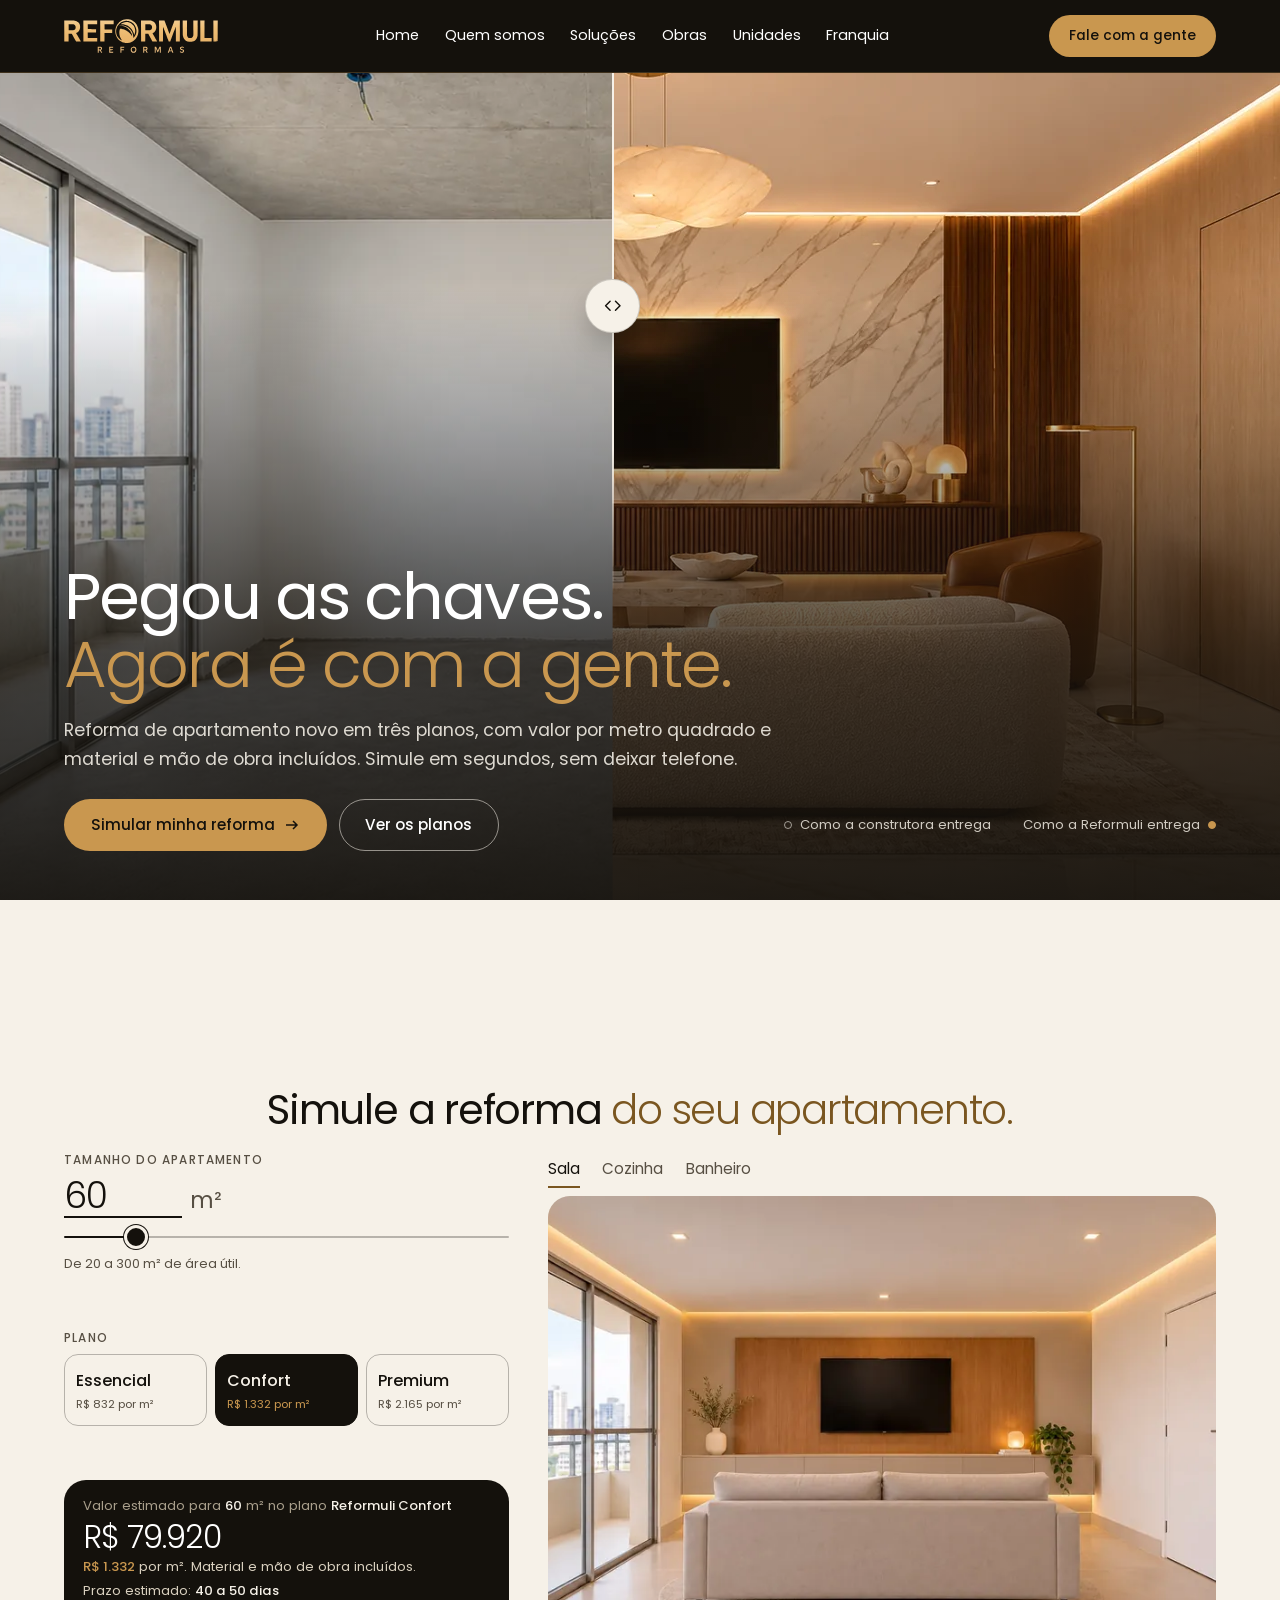
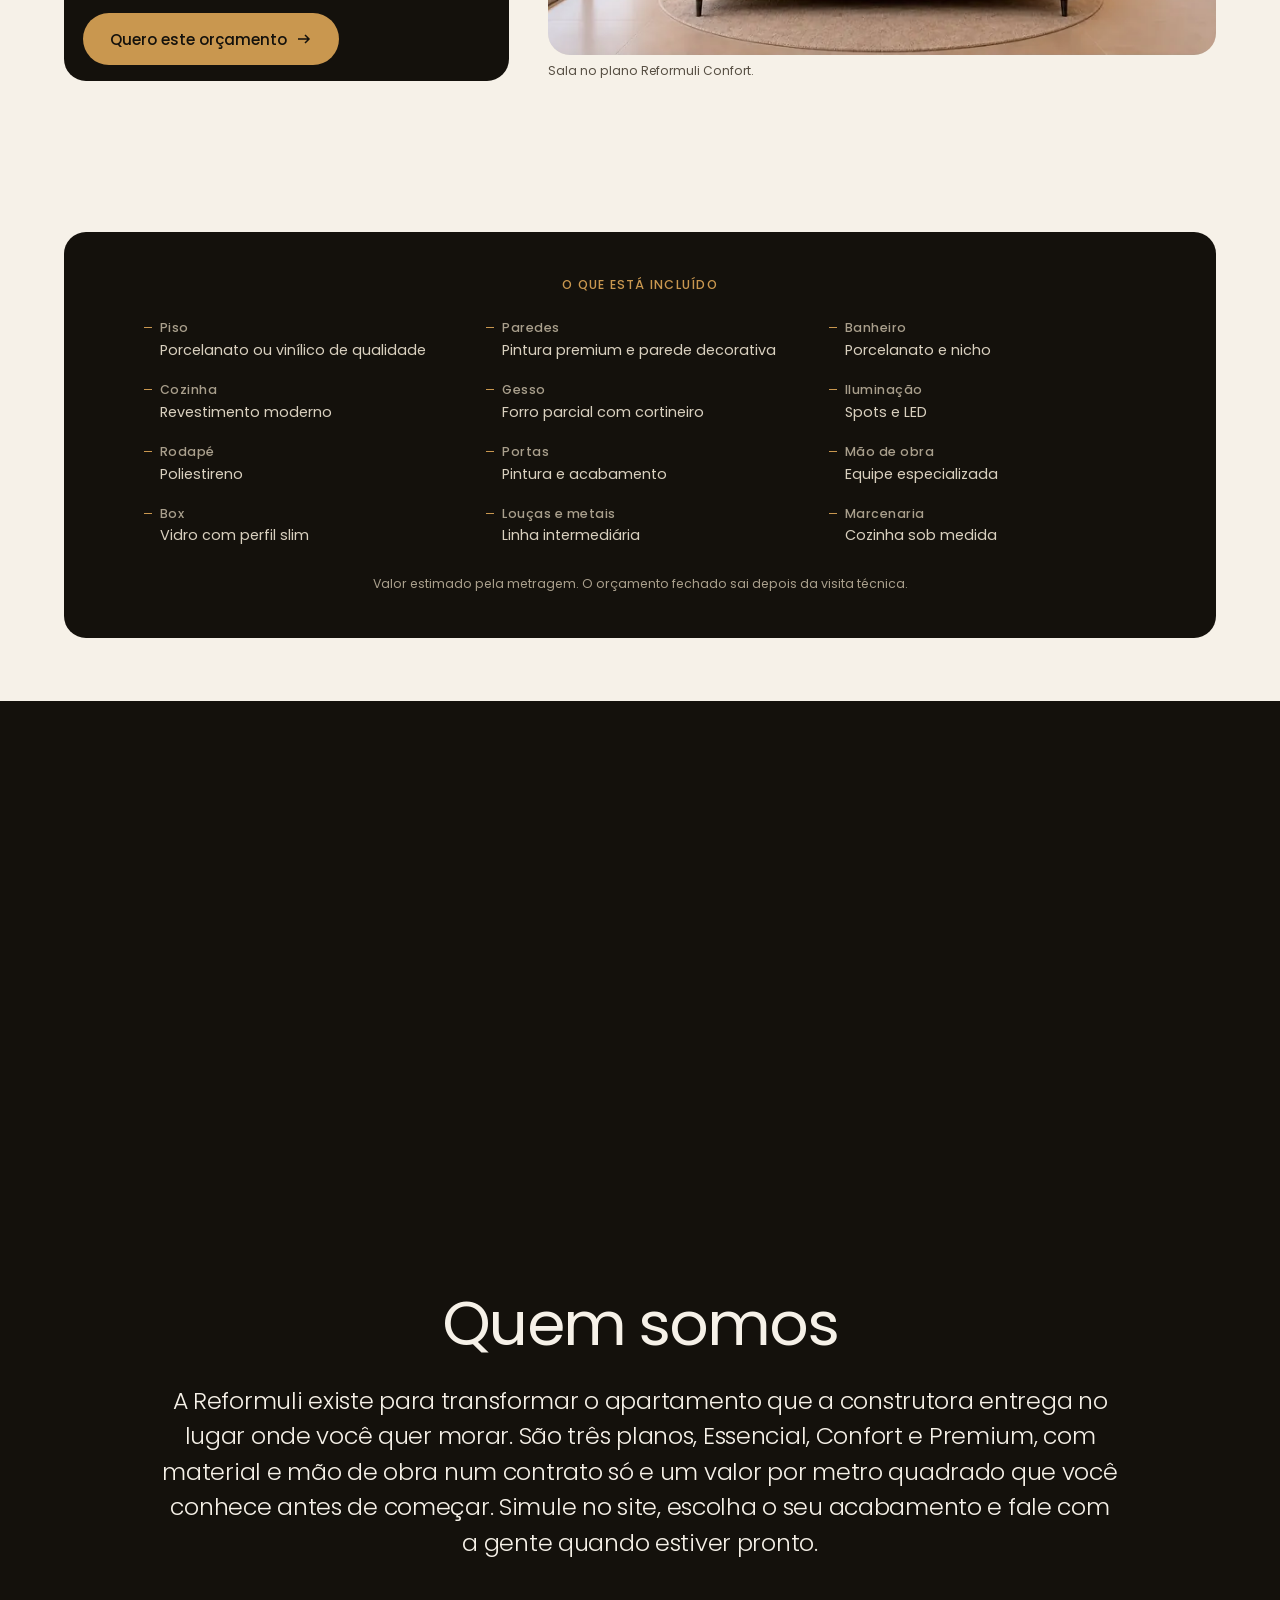
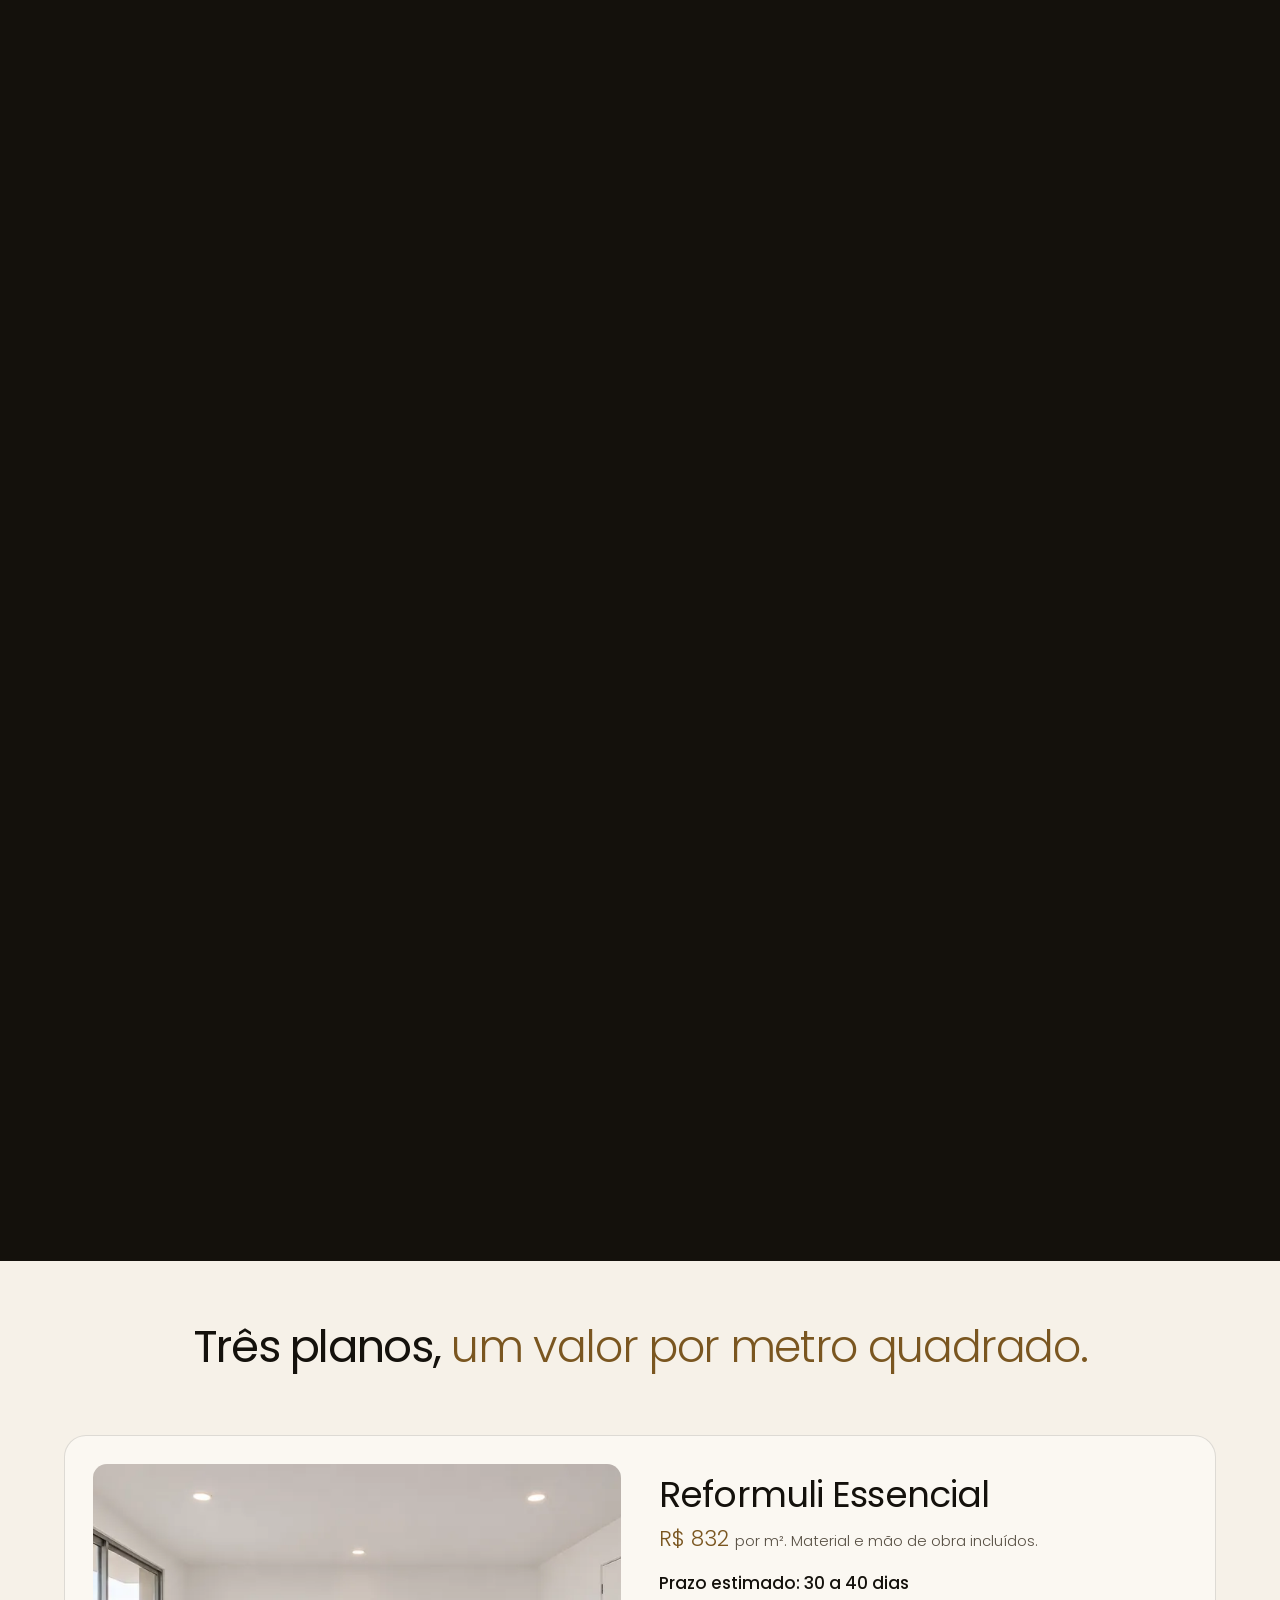
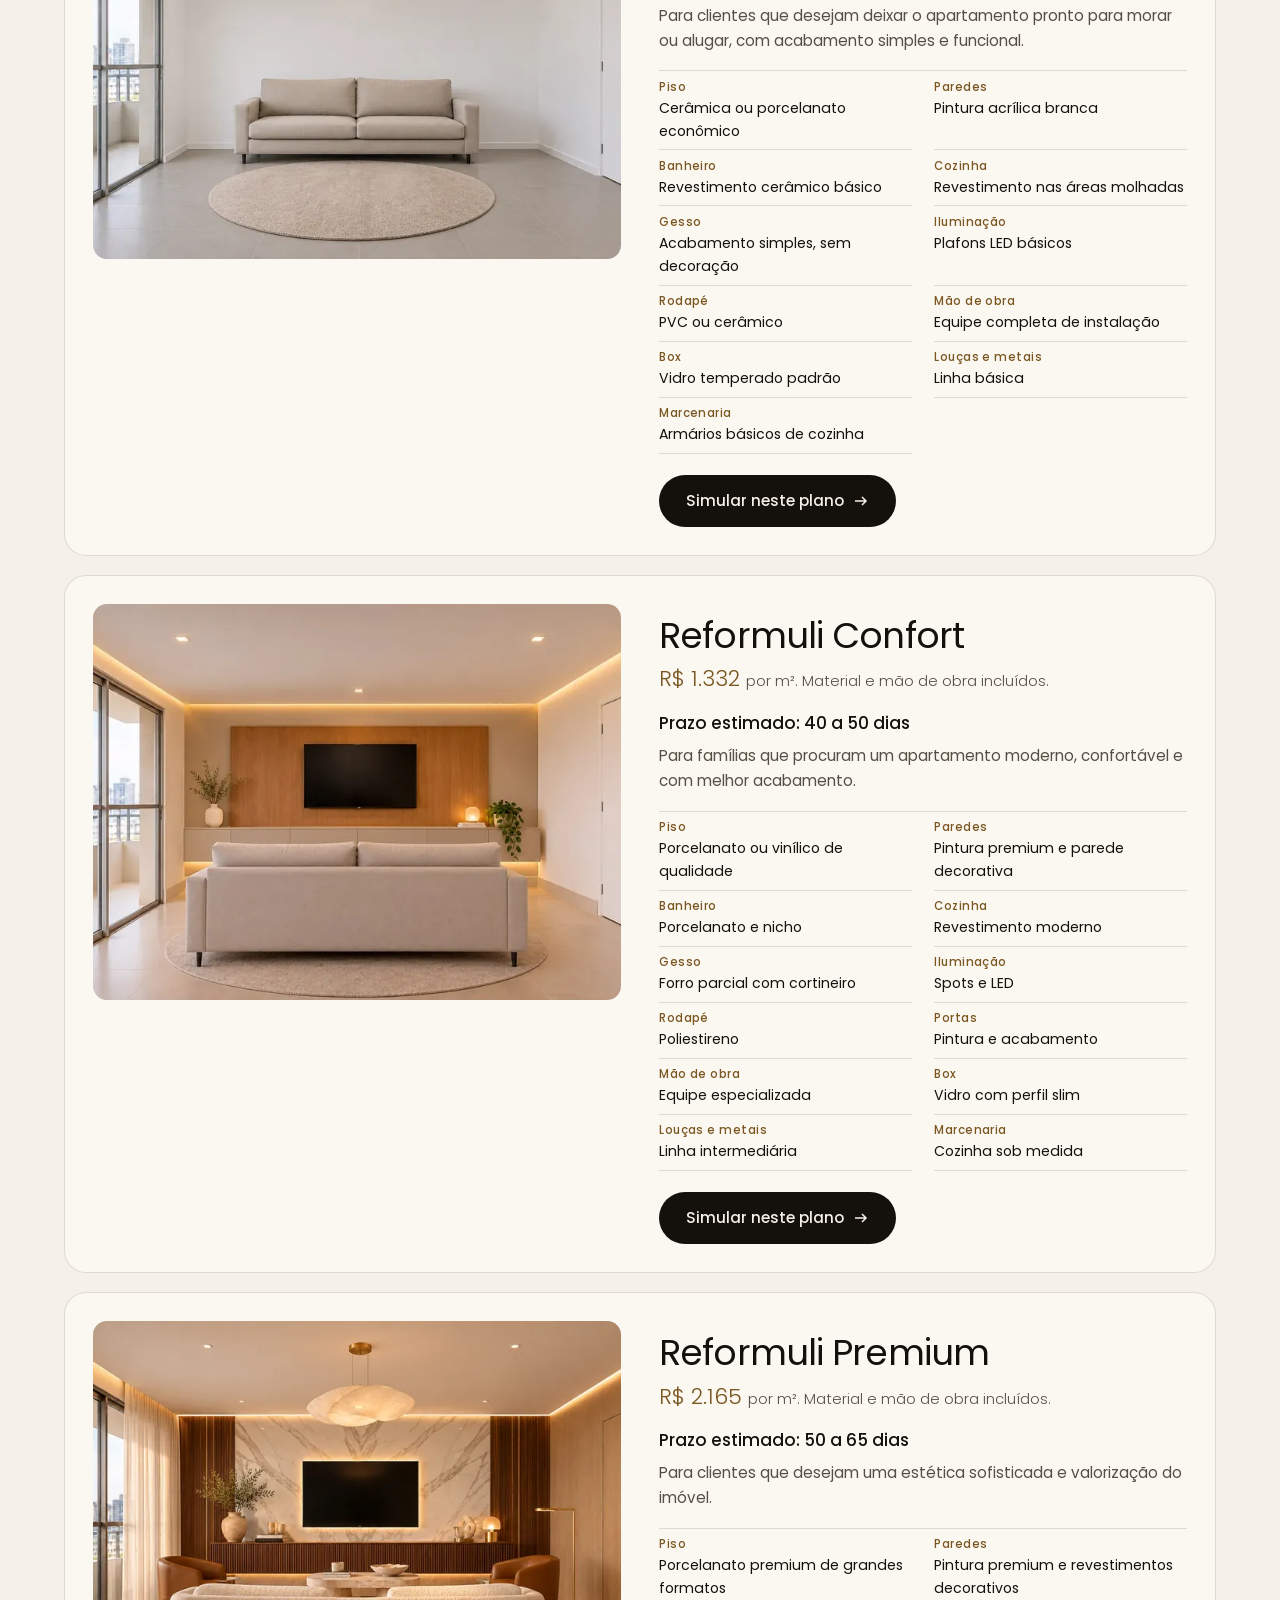
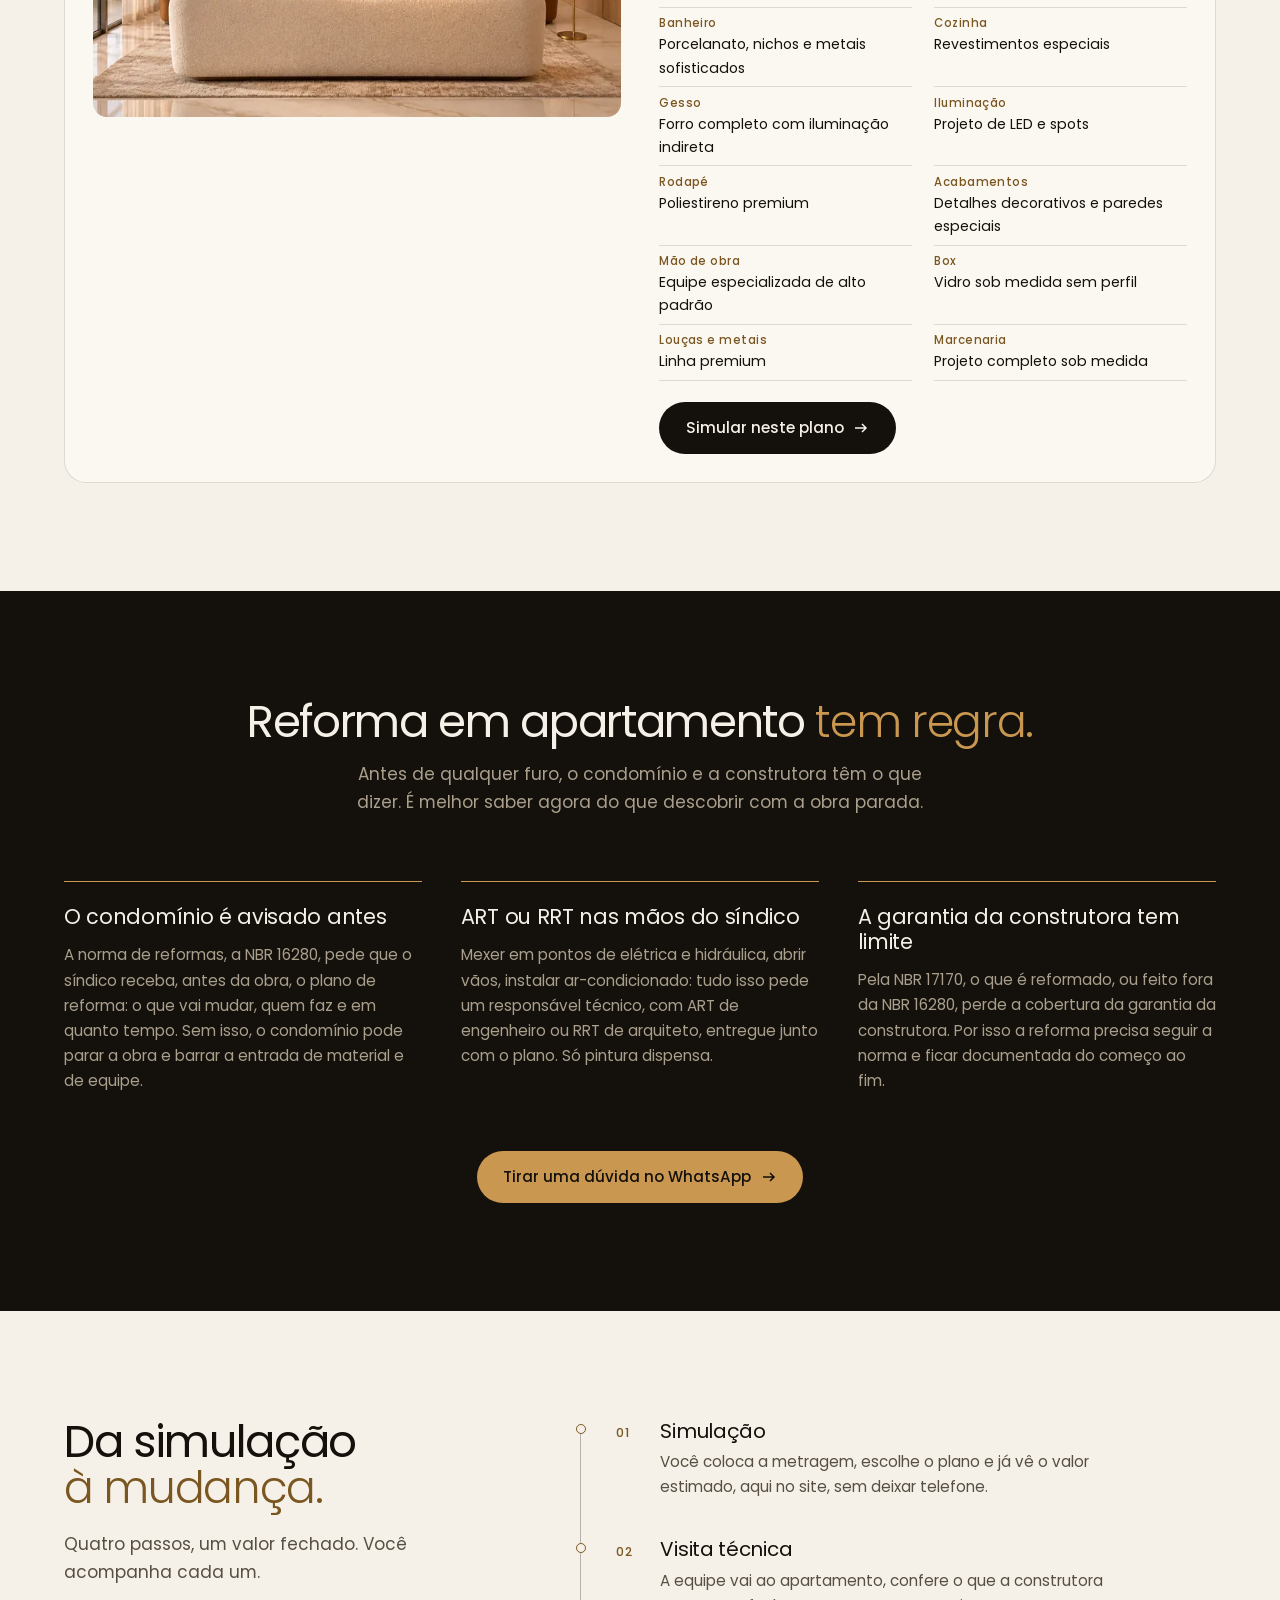
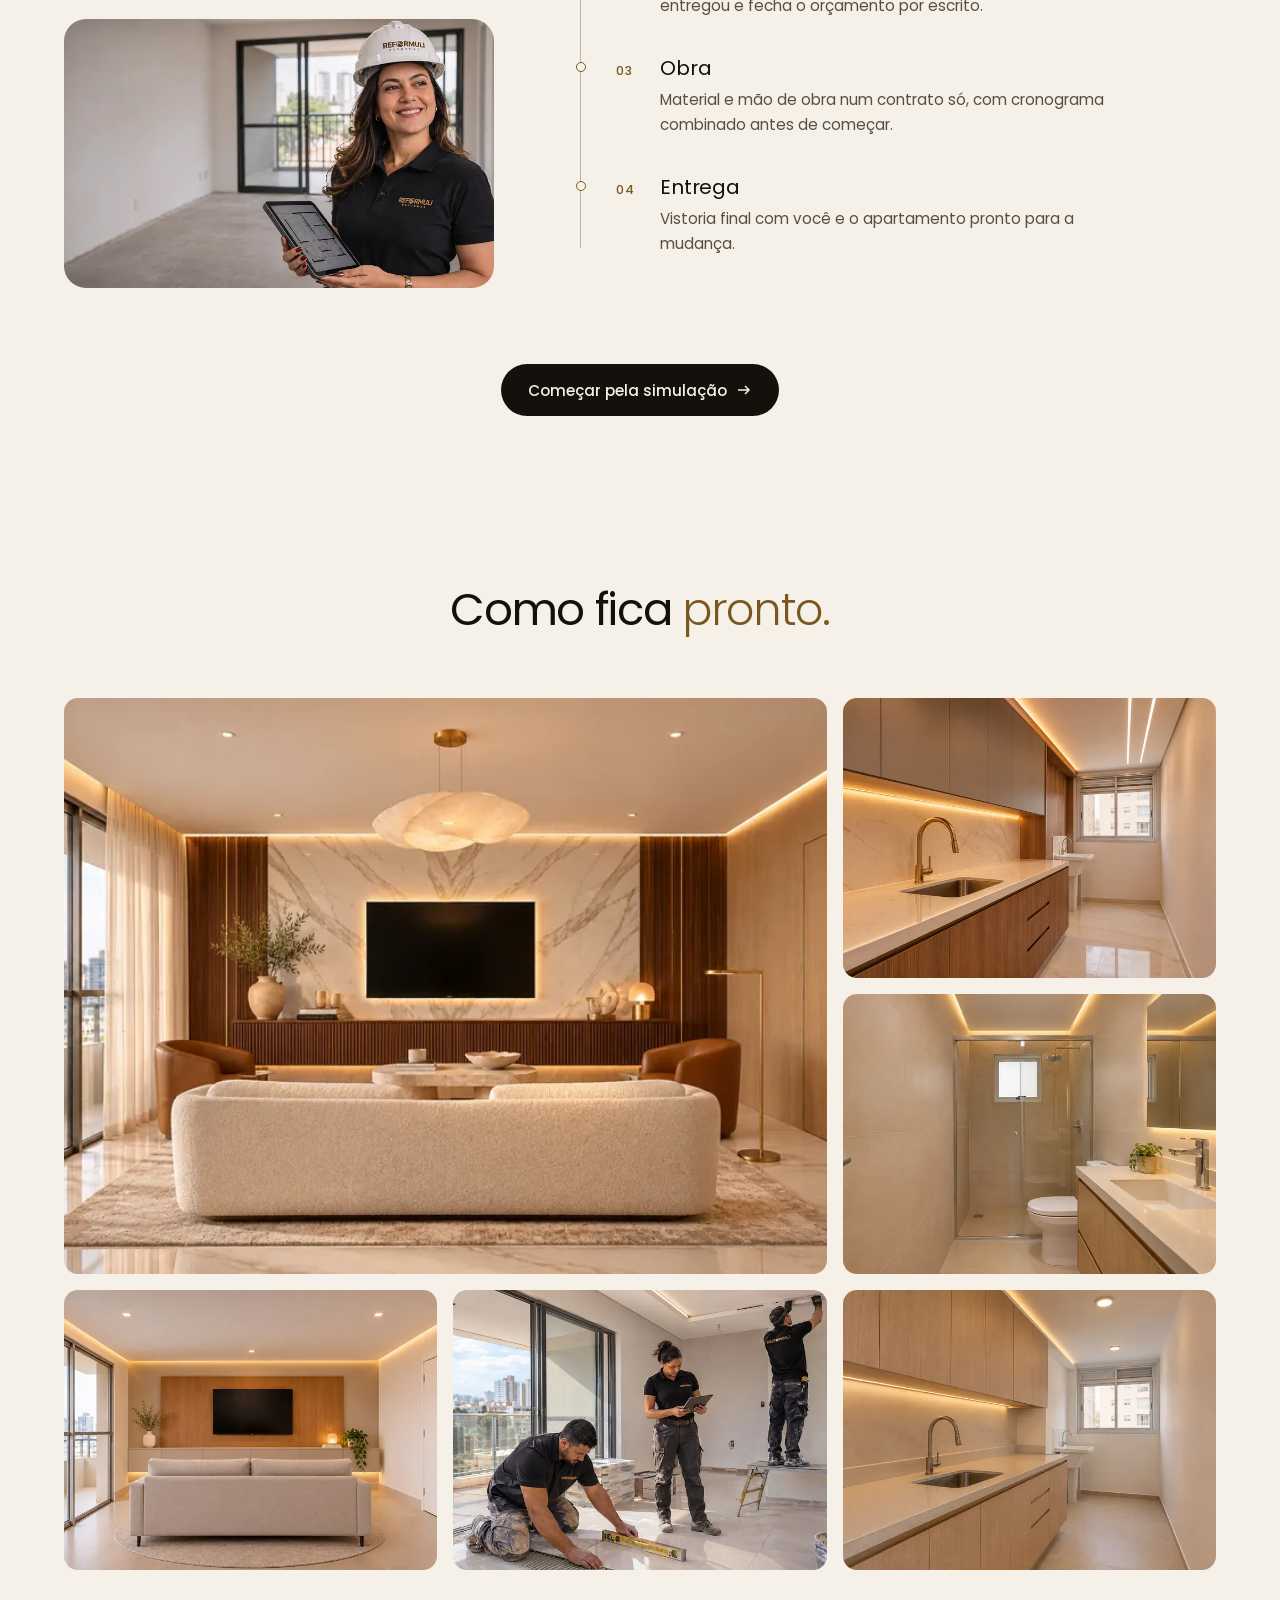
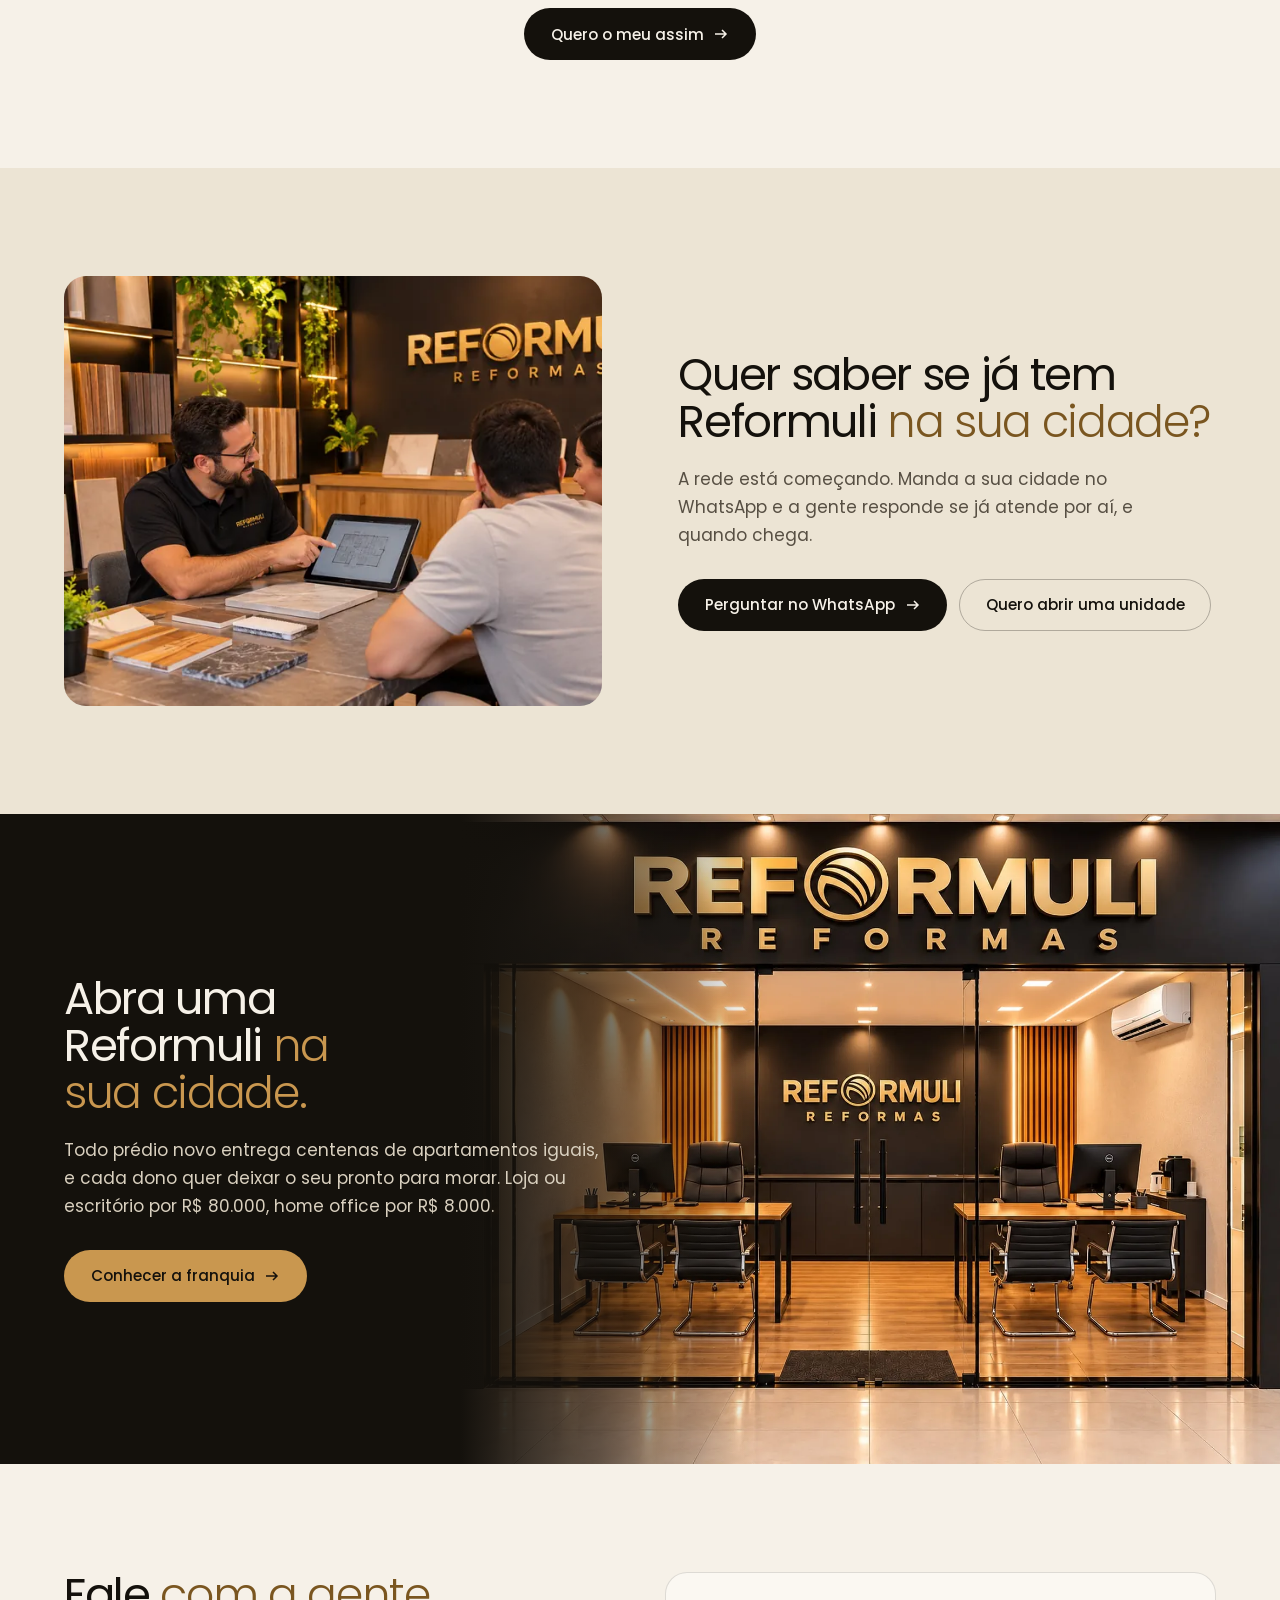
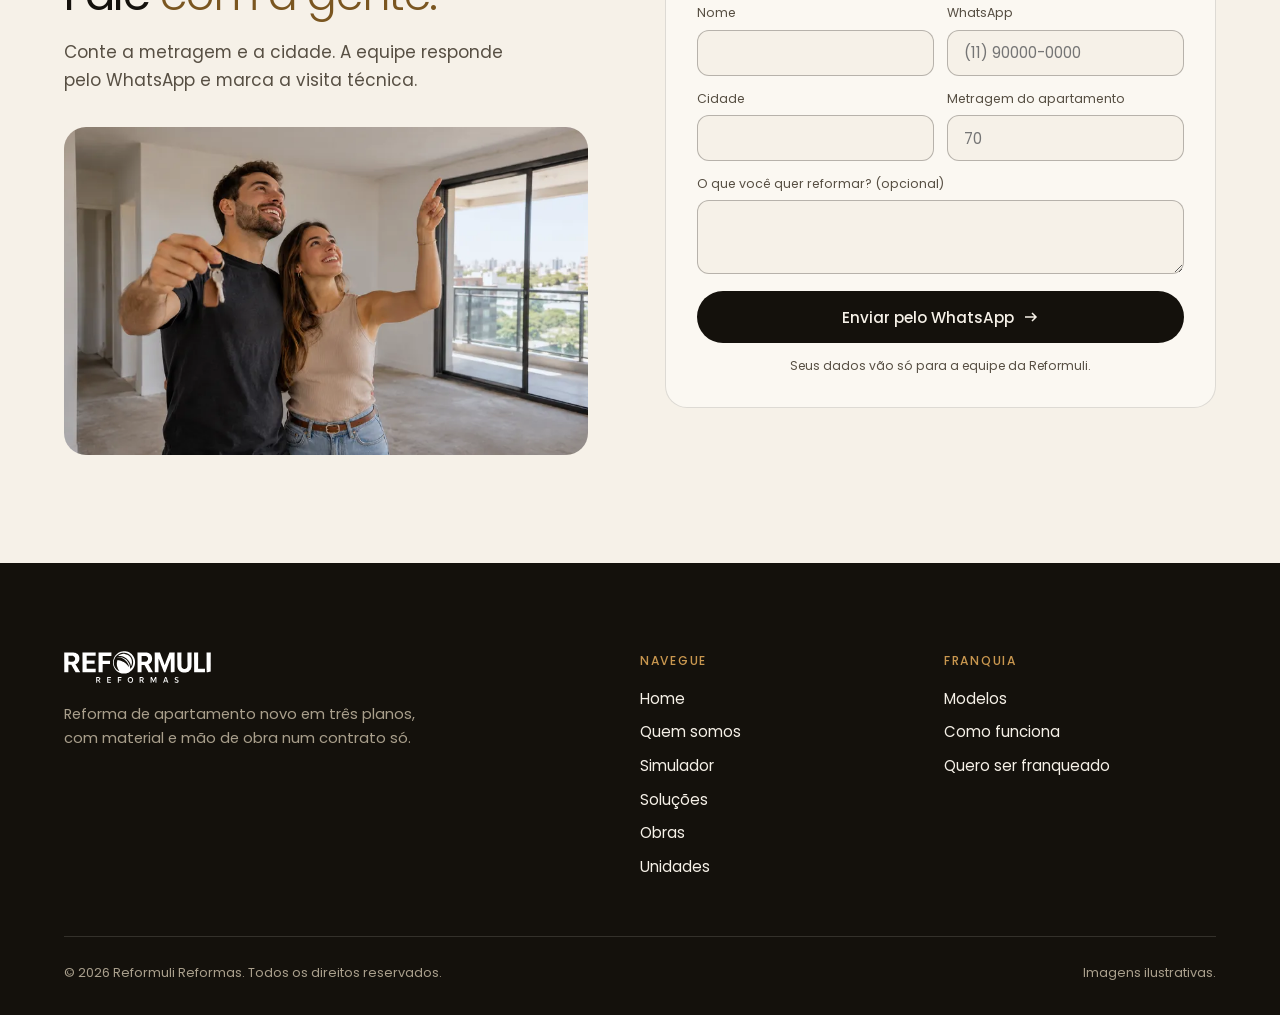
==== commit e7cf9771: "refactor(home): move Quem somos into the home as a section and drop the separate page The menu and f" ====
--- a/index.html
+++ b/index.html
@@ -30,7 +30,7 @@
 <link rel="preload" as="image" imagesrcset="/assets/img/rf-sala-3-v3-900.webp 900w, /assets/img/rf-sala-3-v3-1600.webp 1600w" imagesizes="(max-width:860px) 1500px, 100vw" fetchpriority="high">
 <link rel="preload" as="image" imagesrcset="/assets/img/rf-sala-0b-900.webp 900w, /assets/img/rf-sala-0b-1600.webp 1600w" imagesizes="(max-width:860px) 1500px, 100vw" fetchpriority="high">
 <script>document.documentElement.classList.add('js')</script>
-<style>@font-face{font-family:"Poppins";src:url(/assets/fonts/poppins-300.woff2) format("woff2");font-weight:300;font-display:swap}@font-face{font-family:"Poppins";src:url(/assets/fonts/poppins-400.woff2) format("woff2");font-weight:400;font-display:swap}@font-face{font-family:"Poppins";src:url(/assets/fonts/poppins-500.woff2) format("woff2");font-weight:500;font-display:swap}@font-face{font-family:"Poppins Reserva";src:local("Arial");size-adjust:112.5%;ascent-override:93%;descent-override:31%;line-gap-override:9%}:root{--bg:#F6F1E8;--bg-2:#ECE4D4;--paper:#FBF8F2;--ink:#14110C;--ink-2:#2A2520;--muted:#574F43;--line:rgba(20,17,12,.13);--line-2:rgba(20,17,12,.28);--bronze:#7A5620;--gold:#C9974F;--gold-hi:#E3B96C;--on-dark:#F6F1E8;--on-dark-2:#D9D0BF;--on-dark-muted:#A99F8C;--dark-line:rgba(246,241,232,.14);--font:"Poppins","Poppins Reserva",Arial,sans-serif;--t-hero:clamp(2.5rem,5.1vw,5.1rem);--t-h2:clamp(1.9rem,3.5vw,3.5rem);--t-body:clamp(.98rem,.94rem + .2vw,1.06rem);--gutter:clamp(1.25rem,5vw,4rem);--maxw:1320px;--section-py:clamp(5rem,12vh,9rem);--radius:22px;--radius-s:14px;--pill:999px;--ease-out:cubic-bezier(.2,.8,.3,1);--ease-inout:cubic-bezier(.7,0,.2,1)}*,*::before,*::after{box-sizing:border-box}html{-webkit-text-size-adjust:100%;scroll-padding-top:4.5rem;scroll-behavior:smooth}body{margin:0;background:var(--bg);color:var(--ink);font:400 var(--t-body)/1.65 var(--font);-webkit-font-smoothing:antialiased;overflow-x:clip}img,svg{display:block;max-width:100%}a{color:inherit;text-decoration:none}button,input,select,textarea{font:inherit;color:inherit}h1,h2,h3,p,figure{margin:0}h1,h2{font-weight:400;letter-spacing:-.03em;line-height:1.04;text-wrap:balance}h1 em,h2 em{font-style:normal;font-weight:300;color:var(--bronze)}h3{font-weight:400;letter-spacing:-.015em;line-height:1.2;font-size:1.3rem}.wrap{width:100%;max-width:var(--maxw);margin-inline:auto;padding-inline:var(--gutter)}:focus-visible{outline:2px solid var(--bronze);outline-offset:3px;border-radius:6px}::selection{background:var(--gold);color:var(--ink)}.dark{background:var(--ink);color:var(--on-dark)}.dark h1 em,.dark h2 em{color:var(--gold)}.dark::selection{background:var(--gold);color:var(--ink)}.dark:focus-visible{outline-color:var(--gold)}.btn{display:inline-flex;align-items:center;justify-content:center;gap:.6rem;height:3.25rem;padding:0 1.6rem;border-radius:var(--pill);font-weight:500;font-size:.95rem;white-space:nowrap;border:1px solid transparent;cursor:pointer;transition:background-color .35s var(--ease-out),color .35s var(--ease-out),border-color .35s var(--ease-out),transform .35s var(--ease-out)}.btn svg{width:1rem;height:1rem;flex:none;transition:transform .35s var(--ease-out)}.btn:hover svg{transform:translateX(3px)}.btn:active{transform:scale(.98)}.btn--pri{background:var(--ink);color:var(--bg)}.btn--pri:hover{background:var(--ink-2)}.btn--line{border-color:var(--line-2);color:var(--ink)}.btn--line:hover{border-color:var(--ink)}.btn--gold{background:var(--gold);color:var(--ink)}.btn--gold:hover{background:var(--gold-hi)}.dark .btn--pri{background:var(--bg);color:var(--ink)}.dark .btn--pri:hover{background:#fff}.dark .btn--line{border-color:rgba(246,241,232,.35);color:var(--on-dark)}.dark .btn--line:hover{border-color:var(--on-dark)}.ctas{display:flex;flex-wrap:wrap;gap:.75rem}.ctas--center{justify-content:center;margin-top:clamp(2.4rem,5vw,3.6rem)}.top{position:fixed;inset:0 0 auto 0;z-index:50;transition:background-color .4s var(--ease-out),border-color .4s var(--ease-out),box-shadow .4s}.top__in{display:flex;align-items:center;justify-content:space-between;gap:1.5rem;height:4.5rem}.top.solid{background:rgba(246,241,232,.86);-webkit-backdrop-filter:blur(14px);backdrop-filter:blur(14px);border-bottom:1px solid var(--line)}.brand{display:flex;align-items:center;flex:none}.brand img{height:2.1rem;width:auto}.nav{display:flex;align-items:center;gap:1.6rem}.nav a:not(.btn){position:relative;padding:.3rem 0;font-size:.9rem;color:var(--ink-2)}.nav a:not(.btn)::after{content:"";position:absolute;left:0;right:0;bottom:0;height:1px;background:var(--bronze);transform:scaleX(0);transform-origin:left;transition:transform .35s var(--ease-out)}.nav a:not(.btn):hover::after,.nav a[aria-current="page"]::after{transform:scaleX(1)}.nav .btn{height:2.6rem;padding:0 1.2rem;font-size:.86rem}.burger{display:none;width:2.9rem;height:2.9rem;border-radius:50%;border:1px solid var(--line-2);background:none;cursor:pointer;position:relative}.burger span{position:absolute;left:50%;width:1.1rem;height:1.5px;background:var(--ink);transform:translateX(-50%);transition:transform .35s var(--ease-out),top .35s var(--ease-out)}.burger span:first-child{top:42%}.burger span:last-child{top:58%}.menu-open .burger span:first-child{top:50%;transform:translateX(-50%) rotate(45deg)}.menu-open .burger span:last-child{top:50%;transform:translateX(-50%) rotate(-45deg)}@media (min-width:1081px){.nav{flex:1}.nav>a:first-child{margin-left:auto}.nav>.btn{margin-left:auto}}.hero{padding-top:calc(4.5rem + clamp(1.8rem,4vh,3rem));padding-bottom:clamp(2rem,4vw,3rem)}.hero__head,.fhero__head{display:grid;grid-template-columns:1.15fr .85fr;gap:1.5rem 4rem;align-items:end;margin-bottom:clamp(1.5rem,3vw,2.4rem)}.hero h1,.fhero h1{font-size:var(--t-hero);max-width:12ch}.hero__side p{color:var(--muted);max-width:30rem;font-size:clamp(1rem,.95rem + .25vw,1.12rem)}.hero__side .ctas{margin-top:1.5rem}.cmpr{position:relative;height:clamp(360px,calc(100svh - 24.5rem),720px);border-radius:var(--radius);overflow:hidden;background:var(--bg-2);touch-action:pan-y;user-select:none;-webkit-user-select:none;cursor:ew-resize;--p:50%}.cmpr__depois,.cmpr__antes{position:absolute;inset:0}.cmpr__antes{clip-path:inset(0 calc(100% - var(--p)) 0 0)}.cmpr__img{width:100%;height:100%;object-fit:cover;object-position:50% 42%;pointer-events:none;-webkit-user-drag:none}.cmpr__linha{position:absolute;top:0;bottom:0;left:var(--p);width:2px;margin-left:-1px;background:var(--bg);box-shadow:0 0 0 1px rgba(20,17,12,.12)}.cmpr__handle{position:absolute;top:50%;left:var(--p);width:3.4rem;height:3.4rem;margin:-1.7rem 0 0 -1.7rem;padding:0;border-radius:50%;border:1px solid rgba(20,17,12,.18);background:var(--bg);color:var(--ink);display:grid;place-items:center;cursor:ew-resize;box-shadow:0 14px 34px -12px rgba(0,0,0,.55);transition:transform .3s var(--ease-out),background-color .3s}.cmpr__handle svg{width:1.35rem;height:1.35rem}.cmpr__handle::after{content:"";position:absolute;inset:-7px;border-radius:50%;border:1.5px solid var(--gold);opacity:0;animation:anel 2.4s var(--ease-out) 1.2s 3}@keyframes anel{0%{opacity:.9;transform:scale(.7)}70%{opacity:0;transform:scale(1.35)}100%{opacity:0;transform:scale(1.35)}}.cmpr.drag .cmpr__handle,.cmpr__handle:hover{transform:scale(1.08);background:#fff}.cmpr.drag .cmpr__handle::after{animation:none}.cmpr__labels{display:flex;justify-content:space-between;gap:1rem;margin-top:.9rem;font-size:.82rem;color:var(--muted)}.cmpr__labels span:first-child,.cmpr__labels span:last-child{display:flex;align-items:center;gap:.5rem}.cmpr__labels span:first-child::before,.cmpr__labels span:last-child::after{content:"";width:.5rem;height:.5rem;border-radius:50%;border:1px solid var(--line-2)}.cmpr__labels span:last-child::after{background:var(--gold);border-color:var(--gold)}.cmpr__dica{color:var(--bronze)}.sec{position:relative;padding-block:var(--section-py)}.sec--tight{padding-top:clamp(3rem,7vh,5rem)}.sec--band{background:var(--bg-2)}.sec__head{display:grid;grid-template-columns:1.05fr .95fr;gap:1rem 3rem;align-items:end;margin-bottom:clamp(2.4rem,5vw,4rem)}.sec__head h2{font-size:var(--t-h2);max-width:14ch}.sec__head p{color:var(--muted);max-width:32rem;justify-self:end}.dark .sec__head p{color:var(--on-dark-muted)}.sec__head--left{grid-template-columns:1fr;max-width:46rem}.sec__head--left p{justify-self:start}.sec__head--center{grid-template-columns:1fr;text-align:center}.sec__head--center h2{margin-inline:auto}.js .rv{opacity:0;transform:translate3d(0,22px,0);transition:opacity .8s var(--ease-out),transform 1s var(--ease-out)}.js .rv.in{opacity:1;transform:none}.js .rv[data-d="1"]{transition-delay:.08s}.js .rv[data-d="2"]{transition-delay:.16s}.js .rv[data-d="3"]{transition-delay:.24s}.sim{display:grid;grid-template-columns:minmax(0,.8fr) minmax(0,1.2fr);gap:clamp(1.5rem,3vw,3rem);align-items:start}.sim__ctl{position:sticky;top:5.5rem;display:grid;gap:1.8rem}.ctl label,.ctl__label{display:block;margin:0 0 .7rem;font-size:.78rem;font-weight:500;letter-spacing:.1em;text-transform:uppercase;color:var(--muted)}.ctl__m2{display:flex;align-items:baseline;gap:.5rem}.ctl__m2 input{width:7.4rem;padding:0;border:0;border-bottom:2px solid var(--ink);border-radius:0;background:none;font-size:clamp(2.6rem,4vw,3.6rem);font-weight:300;letter-spacing:-.03em;line-height:1.1;font-variant-numeric:tabular-nums;-moz-appearance:textfield}.ctl__m2 input::-webkit-outer-spin-button,.ctl__m2 input::-webkit-inner-spin-button{-webkit-appearance:none;margin:0}.ctl__m2 input:focus{outline:none;border-color:var(--bronze)}.ctl__m2 span{font-size:1.4rem;color:var(--muted)}.ctl__range{--f:16%;width:100%;margin:1.1rem 0 0;height:2px;border-radius:2px;appearance:none;-webkit-appearance:none;background:linear-gradient(90deg,var(--ink) var(--f),var(--line-2) var(--f));cursor:pointer}.ctl__range::-webkit-slider-thumb{-webkit-appearance:none;width:1.5rem;height:1.5rem;border-radius:50%;background:var(--ink);border:3px solid var(--bg);box-shadow:0 0 0 1px var(--ink);cursor:grab}.ctl__range::-moz-range-thumb{width:1.1rem;height:1.1rem;border-radius:50%;background:var(--ink);border:3px solid var(--bg);box-shadow:0 0 0 1px var(--ink);cursor:grab}.ctl__range:active::-webkit-slider-thumb{cursor:grabbing}.ctl__range:focus-visible{outline:none}.ctl__range:focus-visible::-webkit-slider-thumb{box-shadow:0 0 0 2px var(--bronze)}.ctl__dica{margin-top:.6rem;font-size:.8rem;color:var(--muted)}.seg{display:grid;grid-template-columns:repeat(3,1fr);gap:.5rem}.seg__b{display:flex;flex-direction:column;gap:.15rem;padding:.8rem .7rem;border:1px solid var(--line-2);border-radius:var(--radius-s);background:transparent;text-align:left;cursor:pointer;transition:background-color .35s var(--ease-out),color .35s var(--ease-out),border-color .35s var(--ease-out)}.seg__b b{font-weight:500;font-size:1rem}.seg__b small{font-size:.7rem;line-height:1.35;color:var(--muted)}.seg__b:hover{border-color:var(--ink)}.seg__b[aria-pressed="true"]{background:var(--ink);color:var(--bg);border-color:var(--ink)}.seg__b[aria-pressed="true"] small{color:var(--gold)}.ctl__aviso{font-size:.8rem;color:var(--muted)}.ctl__aviso .sim__exemplo,.ctl__aviso .sim__exemplo{color:var(--bronze);font-weight:500}.sim__out{display:grid;gap:1rem}.tabs{display:flex;gap:1.4rem;margin-bottom:.8rem}.tabs__b{padding:.3rem 0;border:0;border-bottom:2px solid transparent;background:none;font-size:.95rem;color:var(--muted);cursor:pointer;transition:color .3s,border-color .3s}.tabs__b:hover{color:var(--ink)}.tabs__b[aria-pressed="true"]{color:var(--ink);border-color:var(--bronze)}.sim__palco{position:relative;aspect-ratio:16/9;border-radius:var(--radius);overflow:hidden;background:var(--bg-2)}.sim__palco img{position:absolute;inset:0;width:100%;height:100%;object-fit:cover;opacity:0;transform:scale(1.04);transition:opacity .9s var(--ease-out),transform 1.8s var(--ease-out)}.sim__palco img.on{opacity:1;transform:scale(1)}.sim__legenda{margin-top:.6rem;font-size:.8rem;color:var(--muted)}.sim__card{padding:clamp(1.4rem,2.6vw,2.2rem);border-radius:var(--radius)}.sim__para{font-size:.9rem;color:var(--on-dark-muted)}.sim__para b{font-weight:500;color:var(--on-dark)}.sim__total{margin-top:.5rem;font-size:clamp(1.9rem,3.1vw,2.9rem);font-weight:300;letter-spacing:-.03em;line-height:1.1;font-variant-numeric:tabular-nums;color:#fff}.sim__total i{font-style:normal;font-size:.5em;color:var(--on-dark-muted);margin:0 .15em}.sim__base{margin-top:.4rem;font-size:.9rem;color:var(--on-dark-2)}.sim__base .sim__m2valor{color:var(--gold);font-weight:500}.sim__dados{display:grid;grid-template-columns:auto 1fr;gap:1rem 1.6rem;margin:1.3rem 0 0;padding:1.1rem 0 0;border-top:1px solid var(--dark-line)}.sim__dados div{display:contents}.sim__dados dt{font-size:.78rem;font-weight:500;letter-spacing:.08em;text-transform:uppercase;color:var(--on-dark-muted);padding-top:.15rem;white-space:nowrap}.sim__dados dd{margin:0;font-size:.95rem;color:var(--on-dark)}.sim__dados .sim__prazo{font-size:1.05rem;font-weight:500}.sim__inclui li b{display:block;font-weight:500;font-size:.78rem;letter-spacing:.04em;color:var(--on-dark-muted)}.split{position:relative;height:6px;margin-top:1.3rem;border-radius:3px;background:var(--on-dark-2);overflow:hidden}.split i{position:absolute;inset:0;width:var(--w,58%);background:var(--gold);transition:width .6s var(--ease-out)}.sim__parts{display:grid;grid-template-columns:1fr 1fr;gap:1rem;margin:.9rem 0 0;padding:0}.sim__parts dt{display:flex;align-items:center;gap:.5rem;font-size:.8rem;color:var(--on-dark-muted)}.sim__parts dt::before{content:"";width:.6rem;height:.6rem;border-radius:2px;background:var(--gold)}.sim__parts div:last-child dt::before{background:var(--on-dark-2)}.sim__parts dd{margin:.25rem 0 0;font-size:clamp(.98rem,1.1vw,1.1rem);font-variant-numeric:tabular-nums}.sim__h{margin-top:1.6rem;padding-top:1.3rem;border-top:1px solid var(--dark-line);font-size:.78rem;font-weight:500;letter-spacing:.1em;text-transform:uppercase;color:var(--gold)}.sim__inclui{margin:.8rem 0 0;padding:0;list-style:none;columns:2;column-gap:1.6rem;font-size:.9rem;color:var(--on-dark-2)}.sim__inclui li{position:relative;break-inside:avoid;padding:.3rem 0 .3rem 1rem}.sim__inclui li::before{content:"";position:absolute;left:0;top:.95em;width:.5rem;height:1px;background:var(--gold)}.sim__nota{margin-top:.7rem;font-size:.86rem;color:var(--on-dark-muted)}.sim__card .ctas{margin-top:1.5rem}.sim__aviso{margin-top:1rem;font-size:.78rem;color:var(--on-dark-muted)}.sim__aviso .sim__exemplo{color:var(--gold)}.num{transition:color .3s}.num.run{color:var(--gold)}.pads{display:grid;gap:1.2rem}.pad{display:grid;grid-template-columns:1fr 1fr;gap:clamp(1.4rem,3vw,3rem);align-items:start;padding:clamp(1.2rem,2.2vw,1.8rem);border:1px solid var(--line);border-radius:var(--radius);background:var(--paper)}.pad__ph{aspect-ratio:4/3;border-radius:var(--radius-s);overflow:hidden;background:var(--bg-2)}.pad__ph img{width:100%;height:100%;object-fit:cover}.pad__ph:empty{display:none}.pad__n{font-size:.78rem;font-weight:500;letter-spacing:.2em;color:var(--bronze)}.pad h3{margin-top:.6rem;font-size:clamp(1.8rem,2.8vw,2.6rem);letter-spacing:-.025em}.pad__m2{margin-top:.3rem;font-size:clamp(1.15rem,1.7vw,1.45rem);font-weight:300;color:var(--bronze);font-variant-numeric:tabular-nums}.pad__m2 small{font-size:.68em;color:var(--muted)}.pad__prazo{margin-top:.8rem;font-weight:500}.pad__perfil{margin-top:.3rem;color:var(--muted);font-size:.95rem}.pad__lista{display:grid;grid-template-columns:1fr 1fr;gap:0 1.4rem;margin:1.1rem 0 0;padding:0;list-style:none;border-top:1px solid var(--line);font-size:.88rem}.pad__lista li{padding:.4rem 0;border-bottom:1px solid var(--line)}.pad__lista li b{display:block;font-weight:500;font-size:.72rem;letter-spacing:.04em;color:var(--bronze)}.pad .btn{margin-top:1.3rem}.regras{display:grid;grid-template-columns:repeat(3,1fr);gap:clamp(1.5rem,3vw,3rem)}.regra{padding-top:1.4rem;border-top:1px solid var(--gold)}.regra h3{font-size:1.3rem}.regra p{margin-top:.8rem;color:var(--on-dark-muted);font-size:.95rem}#regras>.wrap>p{margin-top:2rem;color:var(--on-dark-2);max-width:40rem}.como{display:grid;grid-template-columns:.8fr 1.2fr;gap:clamp(2rem,6vw,6rem);align-items:start}.como__txt{position:sticky;top:6rem}.como__cta{grid-column:1/-1;margin-top:0}.como__txt h2{font-size:var(--t-h2)}.como__txt>p{margin-top:1.2rem;color:var(--muted);max-width:26rem}.como__txt .ctas{margin-top:1.8rem}.dark .como__txt>p{color:var(--on-dark-muted)}.steps{position:relative;margin:0;padding:0 0 0 2.8rem;list-style:none;display:grid;gap:2.4rem}.steps::before{content:"";position:absolute;left:.6rem;top:.5rem;bottom:.5rem;width:1px;background:var(--line-2)}.steps__fill{position:absolute;left:.6rem;top:.5rem;bottom:.5rem;width:1px;background:var(--bronze);transform-origin:top;transform:scaleY(var(--p,0))}.dark .steps::before{background:var(--dark-line)}.dark .steps__fill{background:var(--gold)}.step{position:relative;display:grid;grid-template-columns:2.2rem 1fr;gap:.6rem;align-items:start}.step::before{content:"";position:absolute;left:-2.8rem;top:.35rem;width:.62rem;height:.62rem;margin-left:.3rem;border-radius:50%;background:var(--bg);border:1px solid var(--bronze)}.dark .step::before{background:var(--ink);border-color:var(--gold)}.step b{padding-top:.3rem;font-weight:500;font-size:.78rem;letter-spacing:.14em;color:var(--bronze)}.dark .step b{color:var(--gold)}.step h3{font-size:1.25rem}.step p{margin-top:.4rem;color:var(--muted);font-size:.95rem;max-width:30rem}.dark .step p{color:var(--on-dark-muted)}.obras{display:grid;grid-template-columns:repeat(3,1fr);grid-auto-rows:minmax(12rem,auto);gap:1rem}.obra{position:relative;border-radius:var(--radius-s);overflow:hidden;background:var(--bg-2);aspect-ratio:4/3}.obra:first-child{grid-column:span 2;grid-row:span 2;aspect-ratio:auto}.obra--wide{grid-column:span 2;aspect-ratio:auto}.obra img{width:100%;height:100%;object-fit:cover;transition:transform 1.2s var(--ease-out)}.obra:hover img{transform:scale(1.035)}.obra figcaption{position:absolute;inset:auto 0 0 0;padding:2.2rem 1rem 1rem;font-size:.8rem;color:var(--on-dark);background:linear-gradient(transparent,rgba(20,17,12,.75));opacity:0;transition:opacity .4s var(--ease-out)}.obra:hover figcaption{opacity:1}.uni{display:grid;grid-template-columns:1fr 1fr;gap:clamp(2rem,6vw,6rem);align-items:center}.uni__ph{aspect-ratio:5/4;border-radius:var(--radius);overflow:hidden;background:var(--bg)}.uni__ph:empty{display:none}.uni__ph img{width:100%;height:100%;object-fit:cover}.uni h2{font-size:var(--t-h2)}.uni__txt>p{margin-top:1.3rem;color:var(--muted);max-width:30rem}.uni__txt .ctas{margin-top:1.8rem}.fran{position:relative;overflow:hidden;padding-block:clamp(6rem,18vh,11rem)}.fran__bg{position:absolute;inset:0}.fran__bg img{width:100%;height:100%;object-fit:cover;object-position:50% 40%;opacity:.5}.fran__bg::after{content:"";position:absolute;inset:0;background:linear-gradient(90deg,rgba(20,17,12,.96) 0%,rgba(20,17,12,.75) 45%,rgba(20,17,12,.2) 100%)}.fran__in{position:relative}.fran h2{font-size:var(--t-h2);max-width:14ch}.fran p{margin-top:1.3rem;max-width:34rem;color:var(--on-dark-2)}.fran .ctas{margin-top:1.8rem}.contact{display:grid;grid-template-columns:1fr 1.05fr;gap:clamp(2rem,6vw,6rem);align-items:start}.contact h2{font-size:var(--t-h2)}.contact__txt p{margin-top:1.3rem;color:var(--muted);max-width:28rem}.form{display:grid;grid-template-columns:1fr 1fr;gap:.8rem;padding:clamp(1.3rem,2.4vw,2rem);border:1px solid var(--line);border-radius:var(--radius);background:var(--paper)}.field{display:flex;flex-direction:column;gap:.35rem}.field--full{grid-column:1/-1}.field label{font-size:.78rem;color:var(--muted)}.field input,.field select,.field textarea{width:100%;height:2.9rem;padding:0 1rem;border-radius:12px;border:1px solid var(--line-2);background:var(--bg);font-size:.95rem;transition:border-color .3s var(--ease-out)}.field textarea{height:4.6rem;padding:.75rem 1rem;resize:vertical}.field select{appearance:none;-webkit-appearance:none;background-image:url("data:image/svg+xml,%3Csvg xmlns='http://www.w3.org/2000/svg' width='12' height='8' fill='none'%3E%3Cpath d='M1 1.5l5 5 5-5' stroke='%23574F43' stroke-width='1.4'/%3E%3C/svg%3E");background-repeat:no-repeat;background-position:right 1rem center;padding-right:2.4rem}.field input:focus,.field select:focus,.field textarea:focus{outline:none;border-color:var(--bronze)}.form .btn{grid-column:1/-1;width:100%;margin-top:.3rem}.form__note{grid-column:1/-1;font-size:.76rem;color:var(--muted);text-align:center}.foot{padding-block:clamp(3.5rem,7vw,5.5rem) 2rem}.foot__grid{display:grid;grid-template-columns:2fr 1fr 1fr;gap:2rem}.foot__brand img{height:2rem;width:auto}.foot__brand p{margin-top:1.2rem;color:var(--on-dark-muted);max-width:22rem;font-size:.92rem}.foot__h{margin:0 0 1rem;font-weight:500;font-size:.76rem;letter-spacing:.14em;text-transform:uppercase;color:var(--gold)}.foot ul{margin:0;padding:0;list-style:none;display:grid;gap:.55rem;font-size:.94rem}.foot a{transition:color .3s}.foot a:hover{color:var(--gold)}.foot__end{display:flex;justify-content:space-between;gap:1rem;margin-top:3.5rem;padding-top:1.6rem;border-top:1px solid var(--dark-line);font-size:.8rem;color:var(--on-dark-muted)}.zap{position:fixed;right:clamp(1rem,3vw,1.8rem);bottom:clamp(1rem,3vw,1.8rem);z-index:40;display:grid;place-items:center;width:3.5rem;height:3.5rem;border-radius:50%;background:var(--ink);color:var(--gold);box-shadow:0 0 0 1px rgba(246,241,232,.5),0 14px 30px -12px rgba(0,0,0,.6);transition:transform .3s var(--ease-out),background-color .3s}.zap svg{width:1.6rem;height:1.6rem}.zap:hover{transform:scale(1.06);background:var(--ink-2)}.thanks{min-height:100vh;min-height:100svh;display:grid;place-items:center;text-align:center;padding:2rem}.thanks img{height:2.4rem;width:auto;margin:0 auto 2.2rem}.thanks h1{font-size:clamp(1.8rem,4vw,2.8rem)}.thanks p{margin-top:1rem;color:var(--muted)}.spin{width:2.6rem;height:2.6rem;margin:2rem auto;border-radius:50%;border:1.5px solid var(--line-2);border-top-color:var(--bronze);animation:spin 1s linear infinite}@keyframes spin{to{transform:rotate(360deg)}}.thanks .ctas{justify-content:center;margin-top:1rem}.fhero{padding-top:calc(4.5rem + clamp(1.8rem,4vh,3rem))}.fhero__ph{aspect-ratio:21/9;border-radius:var(--radius);overflow:hidden;background:var(--bg-2)}.fhero__ph:empty{display:none}.fhero__ph img{width:100%;height:100%;object-fit:cover;object-position:50% 2%}.models{display:grid;grid-template-columns:1fr 1fr;gap:clamp(1rem,2.4vw,2rem)}.model{display:flex;flex-direction:column;border:1px solid var(--line);border-radius:var(--radius);overflow:hidden;background:var(--paper);transition:transform .5s var(--ease-out),border-color .4s}.model:hover{transform:translateY(-4px);border-color:var(--line-2)}.model__ph{aspect-ratio:16/10;background:var(--bg-2)}.model__ph:empty{display:none}.model__ph img{width:100%;height:100%;object-fit:cover}.model__ph img[src*="rf-escritorio"]{object-position:50% 0}.model__body{display:flex;flex-direction:column;gap:1rem;padding:clamp(1.4rem,2.6vw,2.2rem);flex:1}.model__body h3{font-size:clamp(1.5rem,2.3vw,2.1rem);letter-spacing:-.025em}.model__body>p{color:var(--muted)}.model__preco{display:flex;align-items:baseline;gap:.7rem;margin-top:auto;padding-top:1rem;border-top:1px solid var(--line)}.model__preco small{font-size:.8rem;color:var(--muted);letter-spacing:.06em}.model__preco strong{font-weight:300;font-size:clamp(2rem,3.4vw,3rem);letter-spacing:-.03em;line-height:1;color:var(--bronze)}.model .btn{align-self:flex-start;margin-top:.4rem}.recebe{display:grid;grid-template-columns:1fr 1fr;gap:clamp(2rem,6vw,6rem);align-items:start}.recebe h2{font-size:var(--t-h2)}.recebe>div>p{margin-top:1.2rem;color:var(--on-dark-muted)}.recebe__lista{margin:0;padding:0;list-style:none;border-top:1px solid var(--dark-line)}.recebe__lista li{padding:.9rem 0 .9rem 1.4rem;border-bottom:1px solid var(--dark-line);position:relative;color:var(--on-dark-2)}.recebe__lista li::before{content:"";position:absolute;left:0;top:1.55rem;width:.6rem;height:1px;background:var(--gold)}@media (max-width:1080px){.nav a:not(.btn){display:none}}@media (max-width:860px){.nav{display:none}.burger{display:block}.menu-open .nav{display:flex;position:fixed;inset:4.5rem 0 auto 0;flex-direction:column;align-items:stretch;gap:.2rem;padding:1rem var(--gutter) 1.6rem;background:var(--bg);border-bottom:1px solid var(--line)}.menu-open .nav a:not(.btn){display:block;text-align:center;padding:.9rem 1rem;font-size:1rem}.menu-open .nav .btn{margin:.6rem 0 0;height:3.1rem}.menu-open .top{background:var(--bg)}.brand img{height:1.8rem}.cmpr__labels{font-size:.74rem}.cmpr__handle{width:3rem;height:3rem;margin:-1.5rem 0 0 -1.5rem}.sec__head,.sec__head--left{grid-template-columns:1fr;text-align:center;margin-bottom:clamp(1.6rem,5vw,2.6rem)}.sec__head h2{max-width:none;margin-inline:auto;font-size:clamp(1.9rem,calc(min(100vw - 2.5rem,90vw)*.1),2.7rem)}.sec__head p,.sec__head--left p{justify-self:center;margin-inline:auto}.uni h2,.contact h2,.como__txt h2,.recebe h2,.fran h2{font-size:clamp(1.9rem,calc(min(100vw - 2.5rem,90vw)*.1),2.7rem)}.ctas{justify-content:center}#simulador{padding-top:2.6rem}#simulador .sec__head{margin-bottom:1.2rem}#simulador .sec__head p{display:none}.sim{grid-template-columns:1fr;gap:.8rem}.sim__out{display:contents}.sim__foto{order:1}.sim__ctl{order:2;position:static;gap:1rem}.sim__card{order:3}.sim__palco{aspect-ratio:2/1}.tabs{justify-content:center;gap:1.6rem;margin-bottom:.6rem}.sim__legenda{text-align:center;font-size:.76rem}.ctl label,.ctl__label{margin-bottom:.3rem;font-size:.72rem}.ctl__m2{justify-content:center}.ctl__m2 input{width:6rem;font-size:2.3rem;text-align:center}.ctl__range{margin-top:.7rem}.ctl__dica,.ctl__aviso{display:none}.seg{gap:.4rem}.seg__b{padding:.6rem .5rem;align-items:center;text-align:center}.seg__b b{font-size:.95rem}.seg__b small{display:none}.sim__card{padding:1.2rem}.sim__total{font-size:clamp(1.55rem,calc(min(100vw - 2.5rem,90vw)*.085),2.2rem)}.sim__total i{font-size:.55em}.sim__inclui{columns:1}.pad{grid-template-columns:1fr;gap:1rem;text-align:center}.pad__lista{text-align:left;grid-template-columns:1fr}.sim__dados{grid-template-columns:1fr;gap:.6rem}.sim__dados dt{padding-top:0}.sim__dados dd{margin-bottom:.3rem}.pad .btn{margin-inline:auto}.regras{grid-template-columns:1fr;text-align:center}.como{grid-template-columns:1fr;text-align:center}.como__txt{position:static}.como__txt>p{margin-inline:auto}.steps{text-align:left;max-width:30rem;margin-inline:auto;gap:1.8rem}.obras{grid-template-columns:1fr 1fr;grid-auto-rows:auto}.obra,.obra:first-child,.obra--wide{grid-column:auto;grid-row:auto;aspect-ratio:4/3}.obra:first-child{grid-column:1/-1}.obra figcaption{opacity:1;font-size:.72rem;padding:1.6rem .8rem .7rem}.uni{grid-template-columns:1fr;text-align:center}.uni__ph{aspect-ratio:16/10}.uni__txt>p{margin-inline:auto}.fran{text-align:center}.fran h2,.fran p{margin-inline:auto}.fran__bg::after{background:linear-gradient(0deg,rgba(20,17,12,.96) 0%,rgba(20,17,12,.8) 60%,rgba(20,17,12,.5) 100%)}.contact{grid-template-columns:1fr;text-align:center}.contact__txt p{margin-inline:auto}.form{grid-template-columns:1fr;text-align:left}.foot__grid{grid-template-columns:1fr 1fr;text-align:center}.foot__brand{grid-column:1/-1}.foot__brand img,.foot__brand p{margin-inline:auto}.foot__end{flex-direction:column;align-items:center;text-align:center}.fhero{text-align:center}.fhero__head{grid-template-columns:1fr}.fhero h1{max-width:none;margin-inline:auto;font-size:clamp(2.3rem,calc(min(100vw - 2.5rem,90vw)*.115),3.3rem)}.fhero__ph{aspect-ratio:4/3}.models{grid-template-columns:1fr}.model__body{text-align:center;align-items:center}.model .btn{align-self:stretch}.recebe{grid-template-columns:1fr;text-align:center}.recebe__lista{text-align:left}}@media (max-width:600px){.ctas{display:grid;grid-template-columns:minmax(0,max-content);width:fit-content;max-width:100%;margin-inline:auto}.ctas>*{width:100%;justify-content:center;text-align:center}.sim__parts{gap:.6rem}.obras{grid-template-columns:1fr}}@media (max-width:420px){.btn{padding:0 1.25rem;font-size:.9rem}}@media (hover:none){.model:hover{transform:none}.obra figcaption{opacity:1}}@media (prefers-reduced-motion:reduce){html{scroll-behavior:auto}*,*::before,*::after{animation-duration:.01ms!important;animation-iteration-count:1!important;transition-duration:.01ms!important}.js .rv{opacity:1;transform:none}}.sim__resumo{padding:clamp(1.1rem,1.8vw,1.5rem);border-radius:var(--radius)}.sim__resumo .ctas{margin-top:1rem}.sim__resumo .sim__aviso{margin-top:.8rem}.sim__base--prazo{margin-top:.25rem}.sim__base--prazo b{font-weight:500;color:var(--on-dark)}.sim__h--topo{margin-top:0;padding-top:0;border-top:0}.sim__ctl{gap:1.2rem;top:5rem}.sim__foto{min-width:0}.foto-lado{margin:2rem 0 0;border-radius:var(--radius);overflow:hidden;background:var(--bg-2)}.foto-lado img{display:block;width:100%;height:auto;aspect-ratio:16/10;object-fit:cover}.zap{background:#25D366!important;color:#fff!important;border-color:transparent!important}.zap:hover{background:#1EBE5A!important}.fran{background:var(--ink)}.fran__bg{left:36%}.fran__bg img{opacity:1;object-position:50% 0}.fran__bg::after{background:linear-gradient(90deg,var(--ink) 0%,rgba(20,17,12,.62) 17%,rgba(20,17,12,0) 36%)}@media (min-width:861px){#simulador{padding-block:clamp(2.6rem,6vh,4.4rem) clamp(3rem,7vh,5rem);scroll-margin-top:3.5rem}#simulador .sec__head{margin-bottom:clamp(1.2rem,3vh,2rem)}.ctl__m2 input{font-size:clamp(2.2rem,3.4vw,3.2rem)}.sim__total{font-size:clamp(1.9rem,2.8vw,2.7rem)}.sim__palco{aspect-ratio:16/10}}@media (max-width:860px){.sim__ctl{gap:.9rem}.obra figcaption{display:none}.foto-lado{margin:1.6rem auto 0;max-width:34rem}.fran{padding-top:0}.fran__bg{position:relative;left:0;aspect-ratio:16/10;margin-bottom:1.6rem}.fran__bg::after{background:linear-gradient(0deg,var(--ink) 0%,rgba(20,17,12,0) 40%)}}@media (min-width:861px) and (max-height:800px){#simulador .sec__head h2{font-size:clamp(1.8rem,2.6vw,2.4rem)}.ctl__dica{display:none}.sim__ctl{gap:.9rem}.sim__resumo{padding:1rem 1.2rem}}.top{background:rgba(246,241,232,.86);-webkit-backdrop-filter:blur(14px);backdrop-filter:blur(14px);border-bottom:1px solid var(--line)}.hero{position:relative;height:100vh;height:100svh;min-height:620px;padding:0;overflow:hidden;background:var(--ink);color:#fff}.hero .cmpr{position:absolute;inset:0;height:auto;border-radius:0;box-shadow:none;background:var(--ink)}.hero .cmpr__img{object-position:50% 45%}.cmpr__veu{position:absolute;inset:0;pointer-events:none;background:linear-gradient(0deg,rgba(20,17,12,.94) 0%,rgba(20,17,12,.76) 26%,rgba(20,17,12,.22) 54%,rgba(20,17,12,0) 68%)}.hero .cmpr__linha{-webkit-mask-image:linear-gradient(180deg,#000 50%,transparent 66%);mask-image:linear-gradient(180deg,#000 50%,transparent 66%)}.hero .cmpr__handle{top:34%}.hero__head{position:absolute;left:0;right:0;bottom:0;z-index:3;display:block;margin:0 auto;padding-bottom:clamp(2rem,5.5vh,3.4rem);pointer-events:none}.hero__head a{pointer-events:auto}.hero h1{max-width:none;color:#fff}.hero h1 em{display:block;color:var(--gold)}.hero__p{margin-top:1.1rem;max-width:47rem;color:rgba(246,241,232,.88);font-size:clamp(1rem,.95rem + .25vw,1.1rem);text-wrap:pretty}.hero__base{display:flex;align-items:center;justify-content:space-between;gap:1.4rem 2rem;margin-top:1.5rem}.hero .ctas{margin:0}.hero .btn--line{border-color:rgba(246,241,232,.55);color:#fff}.hero .btn--line:hover{border-color:#fff}.hero .cmpr__labels{gap:2rem;margin:0;color:rgba(246,241,232,.82);font-size:.82rem}.hero .cmpr__labels span:first-child::before{border-color:rgba(246,241,232,.6)}.sec__head--centro{display:block;max-width:none;text-align:center}.sec__head--centro h2{max-width:none;margin-inline:auto;text-wrap:balance}.sec__head--centro p{max-width:44rem;margin:1rem auto 0;text-wrap:balance}@media (min-width:861px){.sec__head--centro h2{white-space:nowrap}}@media (max-width:860px){.hero{min-height:600px}.hero__head{text-align:center;padding-inline:var(--gutter);padding-bottom:1.5rem}.hero h1{font-size:clamp(2rem,9.4vw,3rem)}.hero__p{margin:.8rem auto 0;font-size:.95rem}.hero__base{flex-direction:column;margin-top:1.1rem}.hero .ctas{justify-content:center}.hero .cmpr__labels{justify-content:space-between;gap:1rem;width:100%;font-size:.72rem}.hero .cmpr__handle{top:26%}.cmpr__veu{background:linear-gradient(0deg,rgba(20,17,12,.96) 0%,rgba(20,17,12,.86) 38%,rgba(20,17,12,.2) 58%,rgba(20,17,12,0) 66%)}.hero .cmpr__linha{-webkit-mask-image:linear-gradient(180deg,#000 38%,transparent 52%);mask-image:linear-gradient(180deg,#000 38%,transparent 52%)}}.zap{opacity:0;visibility:hidden;transform:translateY(.6rem) scale(.96);transition:opacity .3s var(--ease-out),transform .3s var(--ease-out),visibility .3s}.zap.ver{opacity:1;visibility:visible;transform:none}.zap.ver:hover{transform:scale(1.06)}@media (max-width:860px){.hero h1{font-size:clamp(1.6rem,7.9vw,3rem)}.hero h1 em{white-space:nowrap}.hero .cmpr{inset:0 0 auto 0;height:66%}.hero .cmpr__img{object-position:50% 50%}.hero .cmpr__handle{top:36%}.cmpr__veu{background:linear-gradient(0deg,var(--ink) 0%,rgba(20,17,12,.82) 16%,rgba(20,17,12,.25) 34%,rgba(20,17,12,0) 46%)}.hero .cmpr__linha{-webkit-mask-image:linear-gradient(180deg,#000 62%,transparent 80%);mask-image:linear-gradient(180deg,#000 62%,transparent 80%)}.hero .cmpr__labels{font-size:.68rem;gap:.5rem}.hero .cmpr__labels span{white-space:nowrap}}@media (max-width:380px){.hero .cmpr__labels span::before,.hero .cmpr__labels span::after{display:none!important}}.sim__card{margin-top:1.2rem}.sim__card .sim__aviso{margin-top:1.3rem}@media (min-width:861px){#simulador{padding-block:0 clamp(3rem,7vh,5rem);scroll-margin-top:0}.sim__tela{display:flex;flex-direction:column;justify-content:center;min-height:100vh;min-height:100svh;padding-block:calc(4.5rem + clamp(.5rem,1.8vh,1.3rem)) clamp(.7rem,2vh,1.4rem)}#simulador .sec__head{margin-bottom:clamp(.7rem,2.2vh,1.5rem)}#simulador .sec__head h2{font-size:clamp(1.8rem,3vw,2.9rem)}.sim{align-items:stretch}.sim__ctl{position:static;gap:clamp(.6rem,1.5vh,1rem);align-content:space-between}.ctl label,.ctl__label{margin-bottom:.35rem;font-size:.74rem}.ctl__m2 input{font-size:clamp(1.9rem,2.8vw,2.6rem)}.ctl__range{margin-top:.6rem}.ctl__dica{margin-top:.35rem}.sim__resumo{padding:.9rem 1.2rem 1rem}.sim__para{font-size:.82rem}.sim__total{margin-top:.15rem;font-size:clamp(1.7rem,2.5vw,2.3rem)}.sim__base{margin-top:.15rem;font-size:.82rem}.sim__resumo .ctas{margin-top:.7rem}.sim__out{display:flex;flex-direction:column;min-width:0}.sim__foto{display:flex;flex-direction:column;flex:1;min-height:0}.sim__foto .tabs{margin-bottom:.5rem}.sim__palco{flex:1;min-height:14rem;aspect-ratio:auto}.sim__legenda{margin-top:.4rem;font-size:.76rem}.sim__card{margin-top:clamp(1.4rem,3.5vh,2.4rem);padding:clamp(2rem,3.4vw,3rem);text-align:center}.sim__h{border-top:0;padding-top:0;margin-top:clamp(1.6rem,3vh,2.2rem)}.sim__h--topo{margin-top:0}.sim__inclui{display:grid;grid-template-columns:repeat(3,minmax(0,1fr));gap:.5rem 2.2rem;columns:auto;max-width:62rem;margin:1.1rem auto 0;text-align:left}}@media (min-width:861px){.sim__palco{min-height:clamp(14rem,51vh,30rem)}.sim__ctl{gap:clamp(.6rem,1.9vh,1.3rem)}#simulador .sec__head h2{font-size:clamp(1.9rem,3.2vw,3.1rem)}}@media (min-width:861px){#simulador{scroll-margin-top:-4.5rem}}.top,.top.solid,.menu-open .top{background:var(--ink);-webkit-backdrop-filter:none;backdrop-filter:none;border-bottom:1px solid rgba(201,151,79,.24)}.top .nav a:not(.btn){color:#fff}.top .nav a:not(.btn)::after{background:var(--gold)}.top .burger{border-color:rgba(255,255,255,.38)}.top .burger span{background:#fff}@media (max-width:860px){.menu-open .nav{background:var(--ink);border-bottom-color:rgba(201,151,79,.24)}}.quem{position:relative;clip-path:inset(0);background:var(--ink)}.js .quem{height:240vh}.quem__fundo{position:fixed;inset:0;z-index:0;pointer-events:none;background:var(--ink)}.js .quem__fundo{visibility:hidden}.js .quem.perto .quem__fundo{visibility:visible}.quem__fundo img{width:100%;height:100%;object-fit:cover;object-position:50% 0%}.quem__fundo::after{content:"";position:absolute;inset:0;background:linear-gradient(180deg,rgba(20,17,12,.22) 0%,rgba(20,17,12,.32) 36%,rgba(20,17,12,.86) 57%,rgba(20,17,12,.93) 100%)}.quem__palco{position:sticky;top:0;z-index:1;display:flex;align-items:flex-end;min-height:100vh;min-height:100svh;padding-block:6rem clamp(1.6rem,4.5vh,3.2rem)}.quem__in{text-align:center}.quem h1{font-size:clamp(2.5rem,4.8vw,4.5rem);color:var(--on-dark)}.manifesto{max-width:60rem;margin:clamp(1.1rem,3vh,2.2rem) auto 0;font-size:clamp(1.1rem,1.85vw,1.75rem);font-weight:300;line-height:1.5;letter-spacing:-.012em;text-wrap:pretty;color:var(--on-dark)}.js .manifesto span{opacity:.38;transition:opacity .45s var(--ease-out)}.js .manifesto span.on{opacity:1}@media (max-width:860px){.quem__fundo img{height:56%;margin-top:4.2rem}.quem__fundo::after{background:linear-gradient(180deg,rgba(20,17,12,.12) 0%,rgba(20,17,12,.22) 34%,rgba(20,17,12,.93) 52%,var(--ink) 62%)}.quem h1{font-size:clamp(2.1rem,9vw,3rem)}.manifesto{font-size:clamp(1rem,4.3vw,1.3rem);line-height:1.46}}@media (prefers-reduced-motion:reduce){.js .quem{height:auto}.js .manifesto span{opacity:1}}.banda{position:relative;overflow:hidden;display:flex;align-items:center;min-height:clamp(26rem,78vh,46rem)}.banda__img{position:absolute;inset:-14% 0;will-change:transform}.banda__img img{width:100%;height:100%;object-fit:cover}.banda::after{content:"";position:absolute;inset:0;pointer-events:none;background:linear-gradient(90deg,rgba(20,17,12,.8) 0%,rgba(20,17,12,.45) 50%,rgba(20,17,12,.12) 100%)}.banda__in{position:relative;z-index:1}.banda h2{max-width:14ch;font-size:var(--t-h2);color:var(--on-dark)}@media (max-width:860px){.banda::after{background:linear-gradient(180deg,rgba(20,17,12,.2) 0%,rgba(20,17,12,.78) 100%)}.banda{align-items:flex-end;padding-bottom:3rem}}.porque h2{text-align:center;font-size:var(--t-h2)}.porque__grade{display:grid;grid-template-columns:repeat(4,minmax(0,1fr));gap:clamp(1rem,2vw,1.6rem);margin-top:clamp(2rem,5vw,3.5rem)}.porque__item{background:var(--paper);border:1px solid var(--line);border-radius:var(--radius);padding:clamp(1.4rem,2.4vw,2rem)}.porque__num{display:block;color:var(--bronze);font-size:.85rem;font-weight:500;letter-spacing:.08em}.porque__item h3{margin-top:.9rem;font-size:clamp(1.15rem,1.5vw,1.35rem);font-weight:500;letter-spacing:-.01em;line-height:1.25}.porque__item p{margin-top:.6rem;color:var(--muted);font-size:.96rem}.ctas--centro{justify-content:center;margin-top:clamp(2rem,4vw,3rem)}@media (max-width:1000px){.porque__grade{grid-template-columns:repeat(2,minmax(0,1fr))}}@media (max-width:600px){.porque__grade{grid-template-columns:1fr}.ctas--centro{flex-direction:column;align-items:stretch}.ctas--centro .btn{justify-content:center}}</style>
+<style>@font-face{font-family:"Poppins";src:url(/assets/fonts/poppins-300.woff2) format("woff2");font-weight:300;font-display:swap}@font-face{font-family:"Poppins";src:url(/assets/fonts/poppins-400.woff2) format("woff2");font-weight:400;font-display:swap}@font-face{font-family:"Poppins";src:url(/assets/fonts/poppins-500.woff2) format("woff2");font-weight:500;font-display:swap}@font-face{font-family:"Poppins Reserva";src:local("Arial");size-adjust:112.5%;ascent-override:93%;descent-override:31%;line-gap-override:9%}:root{--bg:#F6F1E8;--bg-2:#ECE4D4;--paper:#FBF8F2;--ink:#14110C;--ink-2:#2A2520;--muted:#574F43;--line:rgba(20,17,12,.13);--line-2:rgba(20,17,12,.28);--bronze:#7A5620;--gold:#C9974F;--gold-hi:#E3B96C;--on-dark:#F6F1E8;--on-dark-2:#D9D0BF;--on-dark-muted:#A99F8C;--dark-line:rgba(246,241,232,.14);--font:"Poppins","Poppins Reserva",Arial,sans-serif;--t-hero:clamp(2.5rem,5.1vw,5.1rem);--t-h2:clamp(1.9rem,3.5vw,3.5rem);--t-body:clamp(.98rem,.94rem + .2vw,1.06rem);--gutter:clamp(1.25rem,5vw,4rem);--maxw:1320px;--section-py:clamp(5rem,12vh,9rem);--radius:22px;--radius-s:14px;--pill:999px;--ease-out:cubic-bezier(.2,.8,.3,1);--ease-inout:cubic-bezier(.7,0,.2,1)}*,*::before,*::after{box-sizing:border-box}html{-webkit-text-size-adjust:100%;scroll-padding-top:4.5rem;scroll-behavior:smooth}body{margin:0;background:var(--bg);color:var(--ink);font:400 var(--t-body)/1.65 var(--font);-webkit-font-smoothing:antialiased;overflow-x:clip}img,svg{display:block;max-width:100%}a{color:inherit;text-decoration:none}button,input,select,textarea{font:inherit;color:inherit}h1,h2,h3,p,figure{margin:0}h1,h2{font-weight:400;letter-spacing:-.03em;line-height:1.04;text-wrap:balance}h1 em,h2 em{font-style:normal;font-weight:300;color:var(--bronze)}h3{font-weight:400;letter-spacing:-.015em;line-height:1.2;font-size:1.3rem}.wrap{width:100%;max-width:var(--maxw);margin-inline:auto;padding-inline:var(--gutter)}:focus-visible{outline:2px solid var(--bronze);outline-offset:3px;border-radius:6px}::selection{background:var(--gold);color:var(--ink)}.dark{background:var(--ink);color:var(--on-dark)}.dark h1 em,.dark h2 em{color:var(--gold)}.dark::selection{background:var(--gold);color:var(--ink)}.dark:focus-visible{outline-color:var(--gold)}.btn{display:inline-flex;align-items:center;justify-content:center;gap:.6rem;height:3.25rem;padding:0 1.6rem;border-radius:var(--pill);font-weight:500;font-size:.95rem;white-space:nowrap;border:1px solid transparent;cursor:pointer;transition:background-color .35s var(--ease-out),color .35s var(--ease-out),border-color .35s var(--ease-out),transform .35s var(--ease-out)}.btn svg{width:1rem;height:1rem;flex:none;transition:transform .35s var(--ease-out)}.btn:hover svg{transform:translateX(3px)}.btn:active{transform:scale(.98)}.btn--pri{background:var(--ink);color:var(--bg)}.btn--pri:hover{background:var(--ink-2)}.btn--line{border-color:var(--line-2);color:var(--ink)}.btn--line:hover{border-color:var(--ink)}.btn--gold{background:var(--gold);color:var(--ink)}.btn--gold:hover{background:var(--gold-hi)}.dark .btn--pri{background:var(--bg);color:var(--ink)}.dark .btn--pri:hover{background:#fff}.dark .btn--line{border-color:rgba(246,241,232,.35);color:var(--on-dark)}.dark .btn--line:hover{border-color:var(--on-dark)}.ctas{display:flex;flex-wrap:wrap;gap:.75rem}.ctas--center{justify-content:center;margin-top:clamp(2.4rem,5vw,3.6rem)}.top{position:fixed;inset:0 0 auto 0;z-index:50;transition:background-color .4s var(--ease-out),border-color .4s var(--ease-out),box-shadow .4s}.top__in{display:flex;align-items:center;justify-content:space-between;gap:1.5rem;height:4.5rem}.top.solid{background:rgba(246,241,232,.86);-webkit-backdrop-filter:blur(14px);backdrop-filter:blur(14px);border-bottom:1px solid var(--line)}.brand{display:flex;align-items:center;flex:none}.brand img{height:2.1rem;width:auto}.nav{display:flex;align-items:center;gap:1.6rem}.nav a:not(.btn){position:relative;padding:.3rem 0;font-size:.9rem;color:var(--ink-2)}.nav a:not(.btn)::after{content:"";position:absolute;left:0;right:0;bottom:0;height:1px;background:var(--bronze);transform:scaleX(0);transform-origin:left;transition:transform .35s var(--ease-out)}.nav a:not(.btn):hover::after,.nav a[aria-current="page"]::after{transform:scaleX(1)}.nav .btn{height:2.6rem;padding:0 1.2rem;font-size:.86rem}.burger{display:none;width:2.9rem;height:2.9rem;border-radius:50%;border:1px solid var(--line-2);background:none;cursor:pointer;position:relative}.burger span{position:absolute;left:50%;width:1.1rem;height:1.5px;background:var(--ink);transform:translateX(-50%);transition:transform .35s var(--ease-out),top .35s var(--ease-out)}.burger span:first-child{top:42%}.burger span:last-child{top:58%}.menu-open .burger span:first-child{top:50%;transform:translateX(-50%) rotate(45deg)}.menu-open .burger span:last-child{top:50%;transform:translateX(-50%) rotate(-45deg)}@media (min-width:1081px){.nav{flex:1}.nav>a:first-child{margin-left:auto}.nav>.btn{margin-left:auto}}.hero{padding-top:calc(4.5rem + clamp(1.8rem,4vh,3rem));padding-bottom:clamp(2rem,4vw,3rem)}.hero__head,.fhero__head{display:grid;grid-template-columns:1.15fr .85fr;gap:1.5rem 4rem;align-items:end;margin-bottom:clamp(1.5rem,3vw,2.4rem)}.hero h1,.fhero h1{font-size:var(--t-hero);max-width:12ch}.hero__side p{color:var(--muted);max-width:30rem;font-size:clamp(1rem,.95rem + .25vw,1.12rem)}.hero__side .ctas{margin-top:1.5rem}.cmpr{position:relative;height:clamp(360px,calc(100svh - 24.5rem),720px);border-radius:var(--radius);overflow:hidden;background:var(--bg-2);touch-action:pan-y;user-select:none;-webkit-user-select:none;cursor:ew-resize;--p:50%}.cmpr__depois,.cmpr__antes{position:absolute;inset:0}.cmpr__antes{clip-path:inset(0 calc(100% - var(--p)) 0 0)}.cmpr__img{width:100%;height:100%;object-fit:cover;object-position:50% 42%;pointer-events:none;-webkit-user-drag:none}.cmpr__linha{position:absolute;top:0;bottom:0;left:var(--p);width:2px;margin-left:-1px;background:var(--bg);box-shadow:0 0 0 1px rgba(20,17,12,.12)}.cmpr__handle{position:absolute;top:50%;left:var(--p);width:3.4rem;height:3.4rem;margin:-1.7rem 0 0 -1.7rem;padding:0;border-radius:50%;border:1px solid rgba(20,17,12,.18);background:var(--bg);color:var(--ink);display:grid;place-items:center;cursor:ew-resize;box-shadow:0 14px 34px -12px rgba(0,0,0,.55);transition:transform .3s var(--ease-out),background-color .3s}.cmpr__handle svg{width:1.35rem;height:1.35rem}.cmpr__handle::after{content:"";position:absolute;inset:-7px;border-radius:50%;border:1.5px solid var(--gold);opacity:0;animation:anel 2.4s var(--ease-out) 1.2s 3}@keyframes anel{0%{opacity:.9;transform:scale(.7)}70%{opacity:0;transform:scale(1.35)}100%{opacity:0;transform:scale(1.35)}}.cmpr.drag .cmpr__handle,.cmpr__handle:hover{transform:scale(1.08);background:#fff}.cmpr.drag .cmpr__handle::after{animation:none}.cmpr__labels{display:flex;justify-content:space-between;gap:1rem;margin-top:.9rem;font-size:.82rem;color:var(--muted)}.cmpr__labels span:first-child,.cmpr__labels span:last-child{display:flex;align-items:center;gap:.5rem}.cmpr__labels span:first-child::before,.cmpr__labels span:last-child::after{content:"";width:.5rem;height:.5rem;border-radius:50%;border:1px solid var(--line-2)}.cmpr__labels span:last-child::after{background:var(--gold);border-color:var(--gold)}.cmpr__dica{color:var(--bronze)}.sec{position:relative;padding-block:var(--section-py)}.sec--tight{padding-top:clamp(3rem,7vh,5rem)}.sec--band{background:var(--bg-2)}.sec__head{display:grid;grid-template-columns:1.05fr .95fr;gap:1rem 3rem;align-items:end;margin-bottom:clamp(2.4rem,5vw,4rem)}.sec__head h2{font-size:var(--t-h2);max-width:14ch}.sec__head p{color:var(--muted);max-width:32rem;justify-self:end}.dark .sec__head p{color:var(--on-dark-muted)}.sec__head--left{grid-template-columns:1fr;max-width:46rem}.sec__head--left p{justify-self:start}.sec__head--center{grid-template-columns:1fr;text-align:center}.sec__head--center h2{margin-inline:auto}.js .rv{opacity:0;transform:translate3d(0,22px,0);transition:opacity .8s var(--ease-out),transform 1s var(--ease-out)}.js .rv.in{opacity:1;transform:none}.js .rv[data-d="1"]{transition-delay:.08s}.js .rv[data-d="2"]{transition-delay:.16s}.js .rv[data-d="3"]{transition-delay:.24s}.sim{display:grid;grid-template-columns:minmax(0,.8fr) minmax(0,1.2fr);gap:clamp(1.5rem,3vw,3rem);align-items:start}.sim__ctl{position:sticky;top:5.5rem;display:grid;gap:1.8rem}.ctl label,.ctl__label{display:block;margin:0 0 .7rem;font-size:.78rem;font-weight:500;letter-spacing:.1em;text-transform:uppercase;color:var(--muted)}.ctl__m2{display:flex;align-items:baseline;gap:.5rem}.ctl__m2 input{width:7.4rem;padding:0;border:0;border-bottom:2px solid var(--ink);border-radius:0;background:none;font-size:clamp(2.6rem,4vw,3.6rem);font-weight:300;letter-spacing:-.03em;line-height:1.1;font-variant-numeric:tabular-nums;-moz-appearance:textfield}.ctl__m2 input::-webkit-outer-spin-button,.ctl__m2 input::-webkit-inner-spin-button{-webkit-appearance:none;margin:0}.ctl__m2 input:focus{outline:none;border-color:var(--bronze)}.ctl__m2 span{font-size:1.4rem;color:var(--muted)}.ctl__range{--f:16%;width:100%;margin:1.1rem 0 0;height:2px;border-radius:2px;appearance:none;-webkit-appearance:none;background:linear-gradient(90deg,var(--ink) var(--f),var(--line-2) var(--f));cursor:pointer}.ctl__range::-webkit-slider-thumb{-webkit-appearance:none;width:1.5rem;height:1.5rem;border-radius:50%;background:var(--ink);border:3px solid var(--bg);box-shadow:0 0 0 1px var(--ink);cursor:grab}.ctl__range::-moz-range-thumb{width:1.1rem;height:1.1rem;border-radius:50%;background:var(--ink);border:3px solid var(--bg);box-shadow:0 0 0 1px var(--ink);cursor:grab}.ctl__range:active::-webkit-slider-thumb{cursor:grabbing}.ctl__range:focus-visible{outline:none}.ctl__range:focus-visible::-webkit-slider-thumb{box-shadow:0 0 0 2px var(--bronze)}.ctl__dica{margin-top:.6rem;font-size:.8rem;color:var(--muted)}.seg{display:grid;grid-template-columns:repeat(3,1fr);gap:.5rem}.seg__b{display:flex;flex-direction:column;gap:.15rem;padding:.8rem .7rem;border:1px solid var(--line-2);border-radius:var(--radius-s);background:transparent;text-align:left;cursor:pointer;transition:background-color .35s var(--ease-out),color .35s var(--ease-out),border-color .35s var(--ease-out)}.seg__b b{font-weight:500;font-size:1rem}.seg__b small{font-size:.7rem;line-height:1.35;color:var(--muted)}.seg__b:hover{border-color:var(--ink)}.seg__b[aria-pressed="true"]{background:var(--ink);color:var(--bg);border-color:var(--ink)}.seg__b[aria-pressed="true"] small{color:var(--gold)}.ctl__aviso{font-size:.8rem;color:var(--muted)}.ctl__aviso .sim__exemplo,.ctl__aviso .sim__exemplo{color:var(--bronze);font-weight:500}.sim__out{display:grid;gap:1rem}.tabs{display:flex;gap:1.4rem;margin-bottom:.8rem}.tabs__b{padding:.3rem 0;border:0;border-bottom:2px solid transparent;background:none;font-size:.95rem;color:var(--muted);cursor:pointer;transition:color .3s,border-color .3s}.tabs__b:hover{color:var(--ink)}.tabs__b[aria-pressed="true"]{color:var(--ink);border-color:var(--bronze)}.sim__palco{position:relative;aspect-ratio:16/9;border-radius:var(--radius);overflow:hidden;background:var(--bg-2)}.sim__palco img{position:absolute;inset:0;width:100%;height:100%;object-fit:cover;opacity:0;transform:scale(1.04);transition:opacity .9s var(--ease-out),transform 1.8s var(--ease-out)}.sim__palco img.on{opacity:1;transform:scale(1)}.sim__legenda{margin-top:.6rem;font-size:.8rem;color:var(--muted)}.sim__card{padding:clamp(1.4rem,2.6vw,2.2rem);border-radius:var(--radius)}.sim__para{font-size:.9rem;color:var(--on-dark-muted)}.sim__para b{font-weight:500;color:var(--on-dark)}.sim__total{margin-top:.5rem;font-size:clamp(1.9rem,3.1vw,2.9rem);font-weight:300;letter-spacing:-.03em;line-height:1.1;font-variant-numeric:tabular-nums;color:#fff}.sim__total i{font-style:normal;font-size:.5em;color:var(--on-dark-muted);margin:0 .15em}.sim__base{margin-top:.4rem;font-size:.9rem;color:var(--on-dark-2)}.sim__base .sim__m2valor{color:var(--gold);font-weight:500}.sim__dados{display:grid;grid-template-columns:auto 1fr;gap:1rem 1.6rem;margin:1.3rem 0 0;padding:1.1rem 0 0;border-top:1px solid var(--dark-line)}.sim__dados div{display:contents}.sim__dados dt{font-size:.78rem;font-weight:500;letter-spacing:.08em;text-transform:uppercase;color:var(--on-dark-muted);padding-top:.15rem;white-space:nowrap}.sim__dados dd{margin:0;font-size:.95rem;color:var(--on-dark)}.sim__dados .sim__prazo{font-size:1.05rem;font-weight:500}.sim__inclui li b{display:block;font-weight:500;font-size:.78rem;letter-spacing:.04em;color:var(--on-dark-muted)}.split{position:relative;height:6px;margin-top:1.3rem;border-radius:3px;background:var(--on-dark-2);overflow:hidden}.split i{position:absolute;inset:0;width:var(--w,58%);background:var(--gold);transition:width .6s var(--ease-out)}.sim__parts{display:grid;grid-template-columns:1fr 1fr;gap:1rem;margin:.9rem 0 0;padding:0}.sim__parts dt{display:flex;align-items:center;gap:.5rem;font-size:.8rem;color:var(--on-dark-muted)}.sim__parts dt::before{content:"";width:.6rem;height:.6rem;border-radius:2px;background:var(--gold)}.sim__parts div:last-child dt::before{background:var(--on-dark-2)}.sim__parts dd{margin:.25rem 0 0;font-size:clamp(.98rem,1.1vw,1.1rem);font-variant-numeric:tabular-nums}.sim__h{margin-top:1.6rem;padding-top:1.3rem;border-top:1px solid var(--dark-line);font-size:.78rem;font-weight:500;letter-spacing:.1em;text-transform:uppercase;color:var(--gold)}.sim__inclui{margin:.8rem 0 0;padding:0;list-style:none;columns:2;column-gap:1.6rem;font-size:.9rem;color:var(--on-dark-2)}.sim__inclui li{position:relative;break-inside:avoid;padding:.3rem 0 .3rem 1rem}.sim__inclui li::before{content:"";position:absolute;left:0;top:.95em;width:.5rem;height:1px;background:var(--gold)}.sim__nota{margin-top:.7rem;font-size:.86rem;color:var(--on-dark-muted)}.sim__card .ctas{margin-top:1.5rem}.sim__aviso{margin-top:1rem;font-size:.78rem;color:var(--on-dark-muted)}.sim__aviso .sim__exemplo{color:var(--gold)}.num{transition:color .3s}.num.run{color:var(--gold)}.pads{display:grid;gap:1.2rem}.pad{display:grid;grid-template-columns:1fr 1fr;gap:clamp(1.4rem,3vw,3rem);align-items:start;padding:clamp(1.2rem,2.2vw,1.8rem);border:1px solid var(--line);border-radius:var(--radius);background:var(--paper)}.pad__ph{aspect-ratio:4/3;border-radius:var(--radius-s);overflow:hidden;background:var(--bg-2)}.pad__ph img{width:100%;height:100%;object-fit:cover}.pad__ph:empty{display:none}.pad__n{font-size:.78rem;font-weight:500;letter-spacing:.2em;color:var(--bronze)}.pad h3{margin-top:.6rem;font-size:clamp(1.8rem,2.8vw,2.6rem);letter-spacing:-.025em}.pad__m2{margin-top:.3rem;font-size:clamp(1.15rem,1.7vw,1.45rem);font-weight:300;color:var(--bronze);font-variant-numeric:tabular-nums}.pad__m2 small{font-size:.68em;color:var(--muted)}.pad__prazo{margin-top:.8rem;font-weight:500}.pad__perfil{margin-top:.3rem;color:var(--muted);font-size:.95rem}.pad__lista{display:grid;grid-template-columns:1fr 1fr;gap:0 1.4rem;margin:1.1rem 0 0;padding:0;list-style:none;border-top:1px solid var(--line);font-size:.88rem}.pad__lista li{padding:.4rem 0;border-bottom:1px solid var(--line)}.pad__lista li b{display:block;font-weight:500;font-size:.72rem;letter-spacing:.04em;color:var(--bronze)}.pad .btn{margin-top:1.3rem}.regras{display:grid;grid-template-columns:repeat(3,1fr);gap:clamp(1.5rem,3vw,3rem)}.regra{padding-top:1.4rem;border-top:1px solid var(--gold)}.regra h3{font-size:1.3rem}.regra p{margin-top:.8rem;color:var(--on-dark-muted);font-size:.95rem}#regras>.wrap>p{margin-top:2rem;color:var(--on-dark-2);max-width:40rem}.como{display:grid;grid-template-columns:.8fr 1.2fr;gap:clamp(2rem,6vw,6rem);align-items:start}.como__txt{position:sticky;top:6rem}.como__cta{grid-column:1/-1;margin-top:0}.como__txt h2{font-size:var(--t-h2)}.como__txt>p{margin-top:1.2rem;color:var(--muted);max-width:26rem}.como__txt .ctas{margin-top:1.8rem}.dark .como__txt>p{color:var(--on-dark-muted)}.steps{position:relative;margin:0;padding:0 0 0 2.8rem;list-style:none;display:grid;gap:2.4rem}.steps::before{content:"";position:absolute;left:.6rem;top:.5rem;bottom:.5rem;width:1px;background:var(--line-2)}.steps__fill{position:absolute;left:.6rem;top:.5rem;bottom:.5rem;width:1px;background:var(--bronze);transform-origin:top;transform:scaleY(var(--p,0))}.dark .steps::before{background:var(--dark-line)}.dark .steps__fill{background:var(--gold)}.step{position:relative;display:grid;grid-template-columns:2.2rem 1fr;gap:.6rem;align-items:start}.step::before{content:"";position:absolute;left:-2.8rem;top:.35rem;width:.62rem;height:.62rem;margin-left:.3rem;border-radius:50%;background:var(--bg);border:1px solid var(--bronze)}.dark .step::before{background:var(--ink);border-color:var(--gold)}.step b{padding-top:.3rem;font-weight:500;font-size:.78rem;letter-spacing:.14em;color:var(--bronze)}.dark .step b{color:var(--gold)}.step h3{font-size:1.25rem}.step p{margin-top:.4rem;color:var(--muted);font-size:.95rem;max-width:30rem}.dark .step p{color:var(--on-dark-muted)}.obras{display:grid;grid-template-columns:repeat(3,1fr);grid-auto-rows:minmax(12rem,auto);gap:1rem}.obra{position:relative;border-radius:var(--radius-s);overflow:hidden;background:var(--bg-2);aspect-ratio:4/3}.obra:first-child{grid-column:span 2;grid-row:span 2;aspect-ratio:auto}.obra--wide{grid-column:span 2;aspect-ratio:auto}.obra img{width:100%;height:100%;object-fit:cover;transition:transform 1.2s var(--ease-out)}.obra:hover img{transform:scale(1.035)}.obra figcaption{position:absolute;inset:auto 0 0 0;padding:2.2rem 1rem 1rem;font-size:.8rem;color:var(--on-dark);background:linear-gradient(transparent,rgba(20,17,12,.75));opacity:0;transition:opacity .4s var(--ease-out)}.obra:hover figcaption{opacity:1}.uni{display:grid;grid-template-columns:1fr 1fr;gap:clamp(2rem,6vw,6rem);align-items:center}.uni__ph{aspect-ratio:5/4;border-radius:var(--radius);overflow:hidden;background:var(--bg)}.uni__ph:empty{display:none}.uni__ph img{width:100%;height:100%;object-fit:cover}.uni h2{font-size:var(--t-h2)}.uni__txt>p{margin-top:1.3rem;color:var(--muted);max-width:30rem}.uni__txt .ctas{margin-top:1.8rem}.fran{position:relative;overflow:hidden;padding-block:clamp(6rem,18vh,11rem)}.fran__bg{position:absolute;inset:0}.fran__bg img{width:100%;height:100%;object-fit:cover;object-position:50% 40%;opacity:.5}.fran__bg::after{content:"";position:absolute;inset:0;background:linear-gradient(90deg,rgba(20,17,12,.96) 0%,rgba(20,17,12,.75) 45%,rgba(20,17,12,.2) 100%)}.fran__in{position:relative}.fran h2{font-size:var(--t-h2);max-width:14ch}.fran p{margin-top:1.3rem;max-width:34rem;color:var(--on-dark-2)}.fran .ctas{margin-top:1.8rem}.contact{display:grid;grid-template-columns:1fr 1.05fr;gap:clamp(2rem,6vw,6rem);align-items:start}.contact h2{font-size:var(--t-h2)}.contact__txt p{margin-top:1.3rem;color:var(--muted);max-width:28rem}.form{display:grid;grid-template-columns:1fr 1fr;gap:.8rem;padding:clamp(1.3rem,2.4vw,2rem);border:1px solid var(--line);border-radius:var(--radius);background:var(--paper)}.field{display:flex;flex-direction:column;gap:.35rem}.field--full{grid-column:1/-1}.field label{font-size:.78rem;color:var(--muted)}.field input,.field select,.field textarea{width:100%;height:2.9rem;padding:0 1rem;border-radius:12px;border:1px solid var(--line-2);background:var(--bg);font-size:.95rem;transition:border-color .3s var(--ease-out)}.field textarea{height:4.6rem;padding:.75rem 1rem;resize:vertical}.field select{appearance:none;-webkit-appearance:none;background-image:url("data:image/svg+xml,%3Csvg xmlns='http://www.w3.org/2000/svg' width='12' height='8' fill='none'%3E%3Cpath d='M1 1.5l5 5 5-5' stroke='%23574F43' stroke-width='1.4'/%3E%3C/svg%3E");background-repeat:no-repeat;background-position:right 1rem center;padding-right:2.4rem}.field input:focus,.field select:focus,.field textarea:focus{outline:none;border-color:var(--bronze)}.form .btn{grid-column:1/-1;width:100%;margin-top:.3rem}.form__note{grid-column:1/-1;font-size:.76rem;color:var(--muted);text-align:center}.foot{padding-block:clamp(3.5rem,7vw,5.5rem) 2rem}.foot__grid{display:grid;grid-template-columns:2fr 1fr 1fr;gap:2rem}.foot__brand img{height:2rem;width:auto}.foot__brand p{margin-top:1.2rem;color:var(--on-dark-muted);max-width:22rem;font-size:.92rem}.foot__h{margin:0 0 1rem;font-weight:500;font-size:.76rem;letter-spacing:.14em;text-transform:uppercase;color:var(--gold)}.foot ul{margin:0;padding:0;list-style:none;display:grid;gap:.55rem;font-size:.94rem}.foot a{transition:color .3s}.foot a:hover{color:var(--gold)}.foot__end{display:flex;justify-content:space-between;gap:1rem;margin-top:3.5rem;padding-top:1.6rem;border-top:1px solid var(--dark-line);font-size:.8rem;color:var(--on-dark-muted)}.zap{position:fixed;right:clamp(1rem,3vw,1.8rem);bottom:clamp(1rem,3vw,1.8rem);z-index:40;display:grid;place-items:center;width:3.5rem;height:3.5rem;border-radius:50%;background:var(--ink);color:var(--gold);box-shadow:0 0 0 1px rgba(246,241,232,.5),0 14px 30px -12px rgba(0,0,0,.6);transition:transform .3s var(--ease-out),background-color .3s}.zap svg{width:1.6rem;height:1.6rem}.zap:hover{transform:scale(1.06);background:var(--ink-2)}.thanks{min-height:100vh;min-height:100svh;display:grid;place-items:center;text-align:center;padding:2rem}.thanks img{height:2.4rem;width:auto;margin:0 auto 2.2rem}.thanks h1{font-size:clamp(1.8rem,4vw,2.8rem)}.thanks p{margin-top:1rem;color:var(--muted)}.spin{width:2.6rem;height:2.6rem;margin:2rem auto;border-radius:50%;border:1.5px solid var(--line-2);border-top-color:var(--bronze);animation:spin 1s linear infinite}@keyframes spin{to{transform:rotate(360deg)}}.thanks .ctas{justify-content:center;margin-top:1rem}.fhero{padding-top:calc(4.5rem + clamp(1.8rem,4vh,3rem))}.fhero__ph{aspect-ratio:21/9;border-radius:var(--radius);overflow:hidden;background:var(--bg-2)}.fhero__ph:empty{display:none}.fhero__ph img{width:100%;height:100%;object-fit:cover;object-position:50% 2%}.models{display:grid;grid-template-columns:1fr 1fr;gap:clamp(1rem,2.4vw,2rem)}.model{display:flex;flex-direction:column;border:1px solid var(--line);border-radius:var(--radius);overflow:hidden;background:var(--paper);transition:transform .5s var(--ease-out),border-color .4s}.model:hover{transform:translateY(-4px);border-color:var(--line-2)}.model__ph{aspect-ratio:16/10;background:var(--bg-2)}.model__ph:empty{display:none}.model__ph img{width:100%;height:100%;object-fit:cover}.model__ph img[src*="rf-escritorio"]{object-position:50% 0}.model__body{display:flex;flex-direction:column;gap:1rem;padding:clamp(1.4rem,2.6vw,2.2rem);flex:1}.model__body h3{font-size:clamp(1.5rem,2.3vw,2.1rem);letter-spacing:-.025em}.model__body>p{color:var(--muted)}.model__preco{display:flex;align-items:baseline;gap:.7rem;margin-top:auto;padding-top:1rem;border-top:1px solid var(--line)}.model__preco small{font-size:.8rem;color:var(--muted);letter-spacing:.06em}.model__preco strong{font-weight:300;font-size:clamp(2rem,3.4vw,3rem);letter-spacing:-.03em;line-height:1;color:var(--bronze)}.model .btn{align-self:flex-start;margin-top:.4rem}.recebe{display:grid;grid-template-columns:1fr 1fr;gap:clamp(2rem,6vw,6rem);align-items:start}.recebe h2{font-size:var(--t-h2)}.recebe>div>p{margin-top:1.2rem;color:var(--on-dark-muted)}.recebe__lista{margin:0;padding:0;list-style:none;border-top:1px solid var(--dark-line)}.recebe__lista li{padding:.9rem 0 .9rem 1.4rem;border-bottom:1px solid var(--dark-line);position:relative;color:var(--on-dark-2)}.recebe__lista li::before{content:"";position:absolute;left:0;top:1.55rem;width:.6rem;height:1px;background:var(--gold)}@media (max-width:1080px){.nav a:not(.btn){display:none}}@media (max-width:860px){.nav{display:none}.burger{display:block}.menu-open .nav{display:flex;position:fixed;inset:4.5rem 0 auto 0;flex-direction:column;align-items:stretch;gap:.2rem;padding:1rem var(--gutter) 1.6rem;background:var(--bg);border-bottom:1px solid var(--line)}.menu-open .nav a:not(.btn){display:block;text-align:center;padding:.9rem 1rem;font-size:1rem}.menu-open .nav .btn{margin:.6rem 0 0;height:3.1rem}.menu-open .top{background:var(--bg)}.brand img{height:1.8rem}.cmpr__labels{font-size:.74rem}.cmpr__handle{width:3rem;height:3rem;margin:-1.5rem 0 0 -1.5rem}.sec__head,.sec__head--left{grid-template-columns:1fr;text-align:center;margin-bottom:clamp(1.6rem,5vw,2.6rem)}.sec__head h2{max-width:none;margin-inline:auto;font-size:clamp(1.9rem,calc(min(100vw - 2.5rem,90vw)*.1),2.7rem)}.sec__head p,.sec__head--left p{justify-self:center;margin-inline:auto}.uni h2,.contact h2,.como__txt h2,.recebe h2,.fran h2{font-size:clamp(1.9rem,calc(min(100vw - 2.5rem,90vw)*.1),2.7rem)}.ctas{justify-content:center}#simulador{padding-top:2.6rem}#simulador .sec__head{margin-bottom:1.2rem}#simulador .sec__head p{display:none}.sim{grid-template-columns:1fr;gap:.8rem}.sim__out{display:contents}.sim__foto{order:1}.sim__ctl{order:2;position:static;gap:1rem}.sim__card{order:3}.sim__palco{aspect-ratio:2/1}.tabs{justify-content:center;gap:1.6rem;margin-bottom:.6rem}.sim__legenda{text-align:center;font-size:.76rem}.ctl label,.ctl__label{margin-bottom:.3rem;font-size:.72rem}.ctl__m2{justify-content:center}.ctl__m2 input{width:6rem;font-size:2.3rem;text-align:center}.ctl__range{margin-top:.7rem}.ctl__dica,.ctl__aviso{display:none}.seg{gap:.4rem}.seg__b{padding:.6rem .5rem;align-items:center;text-align:center}.seg__b b{font-size:.95rem}.seg__b small{display:none}.sim__card{padding:1.2rem}.sim__total{font-size:clamp(1.55rem,calc(min(100vw - 2.5rem,90vw)*.085),2.2rem)}.sim__total i{font-size:.55em}.sim__inclui{columns:1}.pad{grid-template-columns:1fr;gap:1rem;text-align:center}.pad__lista{text-align:left;grid-template-columns:1fr}.sim__dados{grid-template-columns:1fr;gap:.6rem}.sim__dados dt{padding-top:0}.sim__dados dd{margin-bottom:.3rem}.pad .btn{margin-inline:auto}.regras{grid-template-columns:1fr;text-align:center}.como{grid-template-columns:1fr;text-align:center}.como__txt{position:static}.como__txt>p{margin-inline:auto}.steps{text-align:left;max-width:30rem;margin-inline:auto;gap:1.8rem}.obras{grid-template-columns:1fr 1fr;grid-auto-rows:auto}.obra,.obra:first-child,.obra--wide{grid-column:auto;grid-row:auto;aspect-ratio:4/3}.obra:first-child{grid-column:1/-1}.obra figcaption{opacity:1;font-size:.72rem;padding:1.6rem .8rem .7rem}.uni{grid-template-columns:1fr;text-align:center}.uni__ph{aspect-ratio:16/10}.uni__txt>p{margin-inline:auto}.fran{text-align:center}.fran h2,.fran p{margin-inline:auto}.fran__bg::after{background:linear-gradient(0deg,rgba(20,17,12,.96) 0%,rgba(20,17,12,.8) 60%,rgba(20,17,12,.5) 100%)}.contact{grid-template-columns:1fr;text-align:center}.contact__txt p{margin-inline:auto}.form{grid-template-columns:1fr;text-align:left}.foot__grid{grid-template-columns:1fr 1fr;text-align:center}.foot__brand{grid-column:1/-1}.foot__brand img,.foot__brand p{margin-inline:auto}.foot__end{flex-direction:column;align-items:center;text-align:center}.fhero{text-align:center}.fhero__head{grid-template-columns:1fr}.fhero h1{max-width:none;margin-inline:auto;font-size:clamp(2.3rem,calc(min(100vw - 2.5rem,90vw)*.115),3.3rem)}.fhero__ph{aspect-ratio:4/3}.models{grid-template-columns:1fr}.model__body{text-align:center;align-items:center}.model .btn{align-self:stretch}.recebe{grid-template-columns:1fr;text-align:center}.recebe__lista{text-align:left}}@media (max-width:600px){.ctas{display:grid;grid-template-columns:minmax(0,max-content);width:fit-content;max-width:100%;margin-inline:auto}.ctas>*{width:100%;justify-content:center;text-align:center}.sim__parts{gap:.6rem}.obras{grid-template-columns:1fr}}@media (max-width:420px){.btn{padding:0 1.25rem;font-size:.9rem}}@media (hover:none){.model:hover{transform:none}.obra figcaption{opacity:1}}@media (prefers-reduced-motion:reduce){html{scroll-behavior:auto}*,*::before,*::after{animation-duration:.01ms!important;animation-iteration-count:1!important;transition-duration:.01ms!important}.js .rv{opacity:1;transform:none}}.sim__resumo{padding:clamp(1.1rem,1.8vw,1.5rem);border-radius:var(--radius)}.sim__resumo .ctas{margin-top:1rem}.sim__resumo .sim__aviso{margin-top:.8rem}.sim__base--prazo{margin-top:.25rem}.sim__base--prazo b{font-weight:500;color:var(--on-dark)}.sim__h--topo{margin-top:0;padding-top:0;border-top:0}.sim__ctl{gap:1.2rem;top:5rem}.sim__foto{min-width:0}.foto-lado{margin:2rem 0 0;border-radius:var(--radius);overflow:hidden;background:var(--bg-2)}.foto-lado img{display:block;width:100%;height:auto;aspect-ratio:16/10;object-fit:cover}.zap{background:#25D366!important;color:#fff!important;border-color:transparent!important}.zap:hover{background:#1EBE5A!important}.fran{background:var(--ink)}.fran__bg{left:36%}.fran__bg img{opacity:1;object-position:50% 0}.fran__bg::after{background:linear-gradient(90deg,var(--ink) 0%,rgba(20,17,12,.62) 17%,rgba(20,17,12,0) 36%)}@media (min-width:861px){#simulador{padding-block:clamp(2.6rem,6vh,4.4rem) clamp(3rem,7vh,5rem);scroll-margin-top:3.5rem}#simulador .sec__head{margin-bottom:clamp(1.2rem,3vh,2rem)}.ctl__m2 input{font-size:clamp(2.2rem,3.4vw,3.2rem)}.sim__total{font-size:clamp(1.9rem,2.8vw,2.7rem)}.sim__palco{aspect-ratio:16/10}}@media (max-width:860px){.sim__ctl{gap:.9rem}.obra figcaption{display:none}.foto-lado{margin:1.6rem auto 0;max-width:34rem}.fran{padding-top:0}.fran__bg{position:relative;left:0;aspect-ratio:16/10;margin-bottom:1.6rem}.fran__bg::after{background:linear-gradient(0deg,var(--ink) 0%,rgba(20,17,12,0) 40%)}}@media (min-width:861px) and (max-height:800px){#simulador .sec__head h2{font-size:clamp(1.8rem,2.6vw,2.4rem)}.ctl__dica{display:none}.sim__ctl{gap:.9rem}.sim__resumo{padding:1rem 1.2rem}}.top{background:rgba(246,241,232,.86);-webkit-backdrop-filter:blur(14px);backdrop-filter:blur(14px);border-bottom:1px solid var(--line)}.hero{position:relative;height:100vh;height:100svh;min-height:620px;padding:0;overflow:hidden;background:var(--ink);color:#fff}.hero .cmpr{position:absolute;inset:0;height:auto;border-radius:0;box-shadow:none;background:var(--ink)}.hero .cmpr__img{object-position:50% 45%}.cmpr__veu{position:absolute;inset:0;pointer-events:none;background:linear-gradient(0deg,rgba(20,17,12,.94) 0%,rgba(20,17,12,.76) 26%,rgba(20,17,12,.22) 54%,rgba(20,17,12,0) 68%)}.hero .cmpr__linha{-webkit-mask-image:linear-gradient(180deg,#000 50%,transparent 66%);mask-image:linear-gradient(180deg,#000 50%,transparent 66%)}.hero .cmpr__handle{top:34%}.hero__head{position:absolute;left:0;right:0;bottom:0;z-index:3;display:block;margin:0 auto;padding-bottom:clamp(2rem,5.5vh,3.4rem);pointer-events:none}.hero__head a{pointer-events:auto}.hero h1{max-width:none;color:#fff}.hero h1 em{display:block;color:var(--gold)}.hero__p{margin-top:1.1rem;max-width:47rem;color:rgba(246,241,232,.88);font-size:clamp(1rem,.95rem + .25vw,1.1rem);text-wrap:pretty}.hero__base{display:flex;align-items:center;justify-content:space-between;gap:1.4rem 2rem;margin-top:1.5rem}.hero .ctas{margin:0}.hero .btn--line{border-color:rgba(246,241,232,.55);color:#fff}.hero .btn--line:hover{border-color:#fff}.hero .cmpr__labels{gap:2rem;margin:0;color:rgba(246,241,232,.82);font-size:.82rem}.hero .cmpr__labels span:first-child::before{border-color:rgba(246,241,232,.6)}.sec__head--centro{display:block;max-width:none;text-align:center}.sec__head--centro h2{max-width:none;margin-inline:auto;text-wrap:balance}.sec__head--centro p{max-width:44rem;margin:1rem auto 0;text-wrap:balance}@media (min-width:861px){.sec__head--centro h2{white-space:nowrap}}@media (max-width:860px){.hero{min-height:600px}.hero__head{text-align:center;padding-inline:var(--gutter);padding-bottom:1.5rem}.hero h1{font-size:clamp(2rem,9.4vw,3rem)}.hero__p{margin:.8rem auto 0;font-size:.95rem}.hero__base{flex-direction:column;margin-top:1.1rem}.hero .ctas{justify-content:center}.hero .cmpr__labels{justify-content:space-between;gap:1rem;width:100%;font-size:.72rem}.hero .cmpr__handle{top:26%}.cmpr__veu{background:linear-gradient(0deg,rgba(20,17,12,.96) 0%,rgba(20,17,12,.86) 38%,rgba(20,17,12,.2) 58%,rgba(20,17,12,0) 66%)}.hero .cmpr__linha{-webkit-mask-image:linear-gradient(180deg,#000 38%,transparent 52%);mask-image:linear-gradient(180deg,#000 38%,transparent 52%)}}.zap{opacity:0;visibility:hidden;transform:translateY(.6rem) scale(.96);transition:opacity .3s var(--ease-out),transform .3s var(--ease-out),visibility .3s}.zap.ver{opacity:1;visibility:visible;transform:none}.zap.ver:hover{transform:scale(1.06)}@media (max-width:860px){.hero h1{font-size:clamp(1.6rem,7.9vw,3rem)}.hero h1 em{white-space:nowrap}.hero .cmpr{inset:0 0 auto 0;height:66%}.hero .cmpr__img{object-position:50% 50%}.hero .cmpr__handle{top:36%}.cmpr__veu{background:linear-gradient(0deg,var(--ink) 0%,rgba(20,17,12,.82) 16%,rgba(20,17,12,.25) 34%,rgba(20,17,12,0) 46%)}.hero .cmpr__linha{-webkit-mask-image:linear-gradient(180deg,#000 62%,transparent 80%);mask-image:linear-gradient(180deg,#000 62%,transparent 80%)}.hero .cmpr__labels{font-size:.68rem;gap:.5rem}.hero .cmpr__labels span{white-space:nowrap}}@media (max-width:380px){.hero .cmpr__labels span::before,.hero .cmpr__labels span::after{display:none!important}}.sim__card{margin-top:1.2rem}.sim__card .sim__aviso{margin-top:1.3rem}@media (min-width:861px){#simulador{padding-block:0 clamp(3rem,7vh,5rem);scroll-margin-top:0}.sim__tela{display:flex;flex-direction:column;justify-content:center;min-height:100vh;min-height:100svh;padding-block:calc(4.5rem + clamp(.5rem,1.8vh,1.3rem)) clamp(.7rem,2vh,1.4rem)}#simulador .sec__head{margin-bottom:clamp(.7rem,2.2vh,1.5rem)}#simulador .sec__head h2{font-size:clamp(1.8rem,3vw,2.9rem)}.sim{align-items:stretch}.sim__ctl{position:static;gap:clamp(.6rem,1.5vh,1rem);align-content:space-between}.ctl label,.ctl__label{margin-bottom:.35rem;font-size:.74rem}.ctl__m2 input{font-size:clamp(1.9rem,2.8vw,2.6rem)}.ctl__range{margin-top:.6rem}.ctl__dica{margin-top:.35rem}.sim__resumo{padding:.9rem 1.2rem 1rem}.sim__para{font-size:.82rem}.sim__total{margin-top:.15rem;font-size:clamp(1.7rem,2.5vw,2.3rem)}.sim__base{margin-top:.15rem;font-size:.82rem}.sim__resumo .ctas{margin-top:.7rem}.sim__out{display:flex;flex-direction:column;min-width:0}.sim__foto{display:flex;flex-direction:column;flex:1;min-height:0}.sim__foto .tabs{margin-bottom:.5rem}.sim__palco{flex:1;min-height:14rem;aspect-ratio:auto}.sim__legenda{margin-top:.4rem;font-size:.76rem}.sim__card{margin-top:clamp(1.4rem,3.5vh,2.4rem);padding:clamp(2rem,3.4vw,3rem);text-align:center}.sim__h{border-top:0;padding-top:0;margin-top:clamp(1.6rem,3vh,2.2rem)}.sim__h--topo{margin-top:0}.sim__inclui{display:grid;grid-template-columns:repeat(3,minmax(0,1fr));gap:.5rem 2.2rem;columns:auto;max-width:62rem;margin:1.1rem auto 0;text-align:left}}@media (min-width:861px){.sim__palco{min-height:clamp(14rem,51vh,30rem)}.sim__ctl{gap:clamp(.6rem,1.9vh,1.3rem)}#simulador .sec__head h2{font-size:clamp(1.9rem,3.2vw,3.1rem)}}@media (min-width:861px){#simulador{scroll-margin-top:-4.5rem}}.top,.top.solid,.menu-open .top{background:var(--ink);-webkit-backdrop-filter:none;backdrop-filter:none;border-bottom:1px solid rgba(201,151,79,.24)}.top .nav a:not(.btn){color:#fff}.top .nav a:not(.btn)::after{background:var(--gold)}.top .burger{border-color:rgba(255,255,255,.38)}.top .burger span{background:#fff}@media (max-width:860px){.menu-open .nav{background:var(--ink);border-bottom-color:rgba(201,151,79,.24)}}.quem{position:relative;clip-path:inset(0);background:var(--ink)}.js .quem{height:240vh}.quem__fundo{position:fixed;inset:0;z-index:0;pointer-events:none;background:var(--ink)}.js .quem__fundo{visibility:hidden}.js .quem.perto .quem__fundo{visibility:visible}.quem__fundo img{width:100%;height:100%;object-fit:cover;object-position:50% 0%}.quem__fundo::after{content:"";position:absolute;inset:0;background:linear-gradient(180deg,rgba(20,17,12,.22) 0%,rgba(20,17,12,.32) 36%,rgba(20,17,12,.86) 57%,rgba(20,17,12,.93) 100%)}.quem__palco{position:sticky;top:0;z-index:1;display:flex;align-items:flex-end;min-height:100vh;min-height:100svh;padding-block:6rem clamp(1.6rem,4.5vh,3.2rem)}.quem__in{text-align:center}.quem h2{font-size:clamp(2.5rem,4.8vw,4.5rem);color:var(--on-dark)}.manifesto{max-width:60rem;margin:clamp(1.1rem,3vh,2.2rem) auto 0;font-size:clamp(1.1rem,1.85vw,1.75rem);font-weight:300;line-height:1.5;letter-spacing:-.012em;text-wrap:pretty;color:var(--on-dark)}.js .manifesto span{opacity:.38;transition:opacity .45s var(--ease-out)}.js .manifesto span.on{opacity:1}@media (max-width:860px){.quem__fundo img{height:56%;margin-top:4.2rem}.quem__fundo::after{background:linear-gradient(180deg,rgba(20,17,12,.12) 0%,rgba(20,17,12,.22) 34%,rgba(20,17,12,.93) 52%,var(--ink) 62%)}.quem h2{font-size:clamp(2.1rem,9vw,3rem)}.manifesto{font-size:clamp(1rem,4.3vw,1.3rem);line-height:1.46}}@media (prefers-reduced-motion:reduce){.js .quem{height:auto}.js .manifesto span{opacity:1}}</style>
 <script type="application/ld+json">{"@context":"https://schema.org","@graph":[{"@type":"Organization","@id":"https://reformuli.vercel.app/#organizacao","name":"Reformuli Reformas","alternateName":"Reformuli","description":"Reforma de apartamentos entregues pela construtora, em três planos (Reformuli Essencial, Confort e Premium), com simulador de valor por metro quadrado e franquia. Uma empresa do Massuo Group.","url":"https://reformuli.vercel.app/","logo":{"@type":"ImageObject","url":"https://reformuli.vercel.app/assets/img/logo-preto.svg"},"image":"https://reformuli.vercel.app/assets/img/og-image.jpg","parentOrganization":{"@type":"Organization","name":"Massuo Group","url":"https://massuogroup.vercel.app"},"hasOfferCatalog":{"@type":"OfferCatalog","name":"Franquia Reformuli","itemListElement":[{"@type":"Offer","itemOffered":{"@type":"Service","name":"Franquia Reformuli, modelo loja ou escritório","description":"Para quem quer um ponto físico na região, com atendimento presencial e amostras à mão.","serviceType":"Franquia de reforma de apartamentos","provider":{"@id":"https://reformuli.vercel.app/#organizacao"}},"name":"Investimento na franquia Reformuli, modelo loja ou escritório","price":"80000","priceCurrency":"BRL","url":"https://reformuli.vercel.app/franquia#modelos","category":"Franquia","seller":{"@id":"https://reformuli.vercel.app/#organizacao"}},{"@type":"Offer","itemOffered":{"@type":"Service","name":"Franquia Reformuli, modelo home office","description":"Para começar com estrutura leve, atendendo pelo WhatsApp e no apartamento do cliente.","serviceType":"Franquia de reforma de apartamentos","provider":{"@id":"https://reformuli.vercel.app/#organizacao"}},"name":"Investimento na franquia Reformuli, modelo home office","price":"8000","priceCurrency":"BRL","url":"https://reformuli.vercel.app/franquia#modelos","category":"Franquia","seller":{"@id":"https://reformuli.vercel.app/#organizacao"}}]},"contactPoint":{"@type":"ContactPoint","telephone":"+55 24 99859-3556","contactType":"sales","availableLanguage":"pt-BR"}},{"@type":"HomeAndConstructionBusiness","@id":"https://reformuli.vercel.app/#reformas","name":"Reformuli Reformas","parentOrganization":{"@id":"https://reformuli.vercel.app/#organizacao"},"description":"Reforma de apartamento novo em três planos, com material e mão de obra incluídos no valor por m².","url":"https://reformuli.vercel.app/","image":"https://reformuli.vercel.app/assets/img/og-image.jpg","logo":"https://reformuli.vercel.app/assets/img/logo-preto.svg","areaServed":{"@type":"Country","name":"Brasil"},"knowsAbout":["Reforma de apartamento","NBR 16280","Acabamento residencial"],"hasOfferCatalog":{"@type":"OfferCatalog","name":"Reforma de apartamento novo","itemListElement":[{"@type":"Offer","itemOffered":{"@type":"Service","name":"Reformuli Essencial","description":"Para clientes que desejam deixar o apartamento pronto para morar ou alugar, com acabamento simples e funcional. Prazo estimado: 30 a 40 dias. Inclui: piso: cerâmica ou porcelanato econômico; paredes: pintura acrílica branca; banheiro: revestimento cerâmico básico; cozinha: revestimento nas áreas molhadas; gesso: acabamento simples, sem decoração; iluminação: plafons led básicos; rodapé: pvc ou cerâmico; mão de obra: equipe completa de instalação; box: vidro temperado padrão; louças e metais: linha básica; marcenaria: armários básicos de cozinha. Material e mão de obra incluídos. Valor estimado pela metragem. O orçamento fechado sai depois da visita técnica.","serviceType":"Reforma de apartamento","provider":{"@id":"https://reformuli.vercel.app/#reformas"}},"priceSpecification":{"@type":"UnitPriceSpecification","price":832,"priceCurrency":"BRL","unitCode":"MTK","unitText":"m²"}},{"@type":"Offer","itemOffered":{"@type":"Service","name":"Reformuli Confort","description":"Para famílias que procuram um apartamento moderno, confortável e com melhor acabamento. Prazo estimado: 40 a 50 dias. Inclui: piso: porcelanato ou vinílico de qualidade; paredes: pintura premium e parede decorativa; banheiro: porcelanato e nicho; cozinha: revestimento moderno; gesso: forro parcial com cortineiro; iluminação: spots e led; rodapé: poliestireno; portas: pintura e acabamento; mão de obra: equipe especializada; box: vidro com perfil slim; louças e metais: linha intermediária; marcenaria: cozinha sob medida. Material e mão de obra incluídos. Valor estimado pela metragem. O orçamento fechado sai depois da visita técnica.","serviceType":"Reforma de apartamento","provider":{"@id":"https://reformuli.vercel.app/#reformas"}},"priceSpecification":{"@type":"UnitPriceSpecification","price":1332,"priceCurrency":"BRL","unitCode":"MTK","unitText":"m²"}},{"@type":"Offer","itemOffered":{"@type":"Service","name":"Reformuli Premium","description":"Para clientes que desejam uma estética sofisticada e valorização do imóvel. Prazo estimado: 50 a 65 dias. Inclui: piso: porcelanato premium de grandes formatos; paredes: pintura premium e revestimentos decorativos; banheiro: porcelanato, nichos e metais sofisticados; cozinha: revestimentos especiais; gesso: forro completo com iluminação indireta; iluminação: projeto de led e spots; rodapé: poliestireno premium; acabamentos: detalhes decorativos e paredes especiais; mão de obra: equipe especializada de alto padrão; box: vidro sob medida sem perfil; louças e metais: linha premium; marcenaria: projeto completo sob medida. Material e mão de obra incluídos. Valor estimado pela metragem. O orçamento fechado sai depois da visita técnica.","serviceType":"Reforma de apartamento","provider":{"@id":"https://reformuli.vercel.app/#reformas"}},"priceSpecification":{"@type":"UnitPriceSpecification","price":2165,"priceCurrency":"BRL","unitCode":"MTK","unitText":"m²"}}]},"telephone":"+55 24 99859-3556"},{"@type":"WebSite","@id":"https://reformuli.vercel.app/#site","url":"https://reformuli.vercel.app/","name":"Reformuli Reformas","inLanguage":"pt-BR","publisher":{"@id":"https://reformuli.vercel.app/#organizacao"}},{"@type":"WebPage","@id":"https://reformuli.vercel.app/#pagina","url":"https://reformuli.vercel.app/","name":"Reforma de apartamento novo com valor por m² | Reformuli Reformas","description":"Pegou as chaves? A Reformuli reforma o apartamento entregue pela construtora em três planos, a partir de R$ 832 por m², com material e mão de obra incluídos. Simule a metragem e veja o valor na hora.","isPartOf":{"@id":"https://reformuli.vercel.app/#site"},"about":{"@id":"https://reformuli.vercel.app/#reformas"},"inLanguage":"pt-BR","primaryImageOfPage":{"@type":"ImageObject","url":"https://reformuli.vercel.app/assets/img/og-image.jpg","width":1200,"height":630}}]}</script>
 
 </head>
@@ -40,7 +40,7 @@
     <a class="brand" href="/" aria-label="Reformuli Reformas, página inicial"><img src="/assets/img/logo-dourado-v2.svg" alt="Reformuli Reformas" width="184" height="40"></a>
     <nav class="nav" id="nav" aria-label="Principal">
       <a href="/">Home</a>
-      <a href="/quem-somos">Quem somos</a>
+      <a href="/#quem-somos">Quem somos</a>
       <a href="/#solucoes">Soluções</a>
       <a href="/#obras">Obras</a>
       <a href="/#unidades">Unidades</a>
@@ -132,6 +132,16 @@
   </section>
 
   <!-- soluções: os três planos -->
+  <section class="quem dark" id="quem-somos">
+    <div class="quem__fundo" aria-hidden="true"><img src="/assets/img/rf-escritorio-1600.webp" srcset="/assets/img/rf-escritorio-900.webp 900w, /assets/img/rf-escritorio-1600.webp 1600w" sizes="100vw" alt="" width="1600" height="900" loading="lazy" decoding="async"></div>
+    <div class="quem__palco">
+      <div class="wrap quem__in">
+        <h2>Quem somos</h2>
+        <p class="manifesto" data-manifesto><span>A</span> <span>Reformuli</span> <span>existe</span> <span>para</span> <span>transformar</span> <span>o</span> <span>apartamento</span> <span>que</span> <span>a</span> <span>construtora</span> <span>entrega</span> <span>no</span> <span>lugar</span> <span>onde</span> <span>você</span> <span>quer</span> <span>morar.</span> <span>São</span> <span>três</span> <span>planos,</span> <span>Essencial,</span> <span>Confort</span> <span>e</span> <span>Premium,</span> <span>com</span> <span>material</span> <span>e</span> <span>mão</span> <span>de</span> <span>obra</span> <span>num</span> <span>contrato</span> <span>só</span> <span>e</span> <span>um</span> <span>valor</span> <span>por</span> <span>metro</span> <span>quadrado</span> <span>que</span> <span>você</span> <span>conhece</span> <span>antes</span> <span>de</span> <span>começar.</span> <span>Simule</span> <span>no</span> <span>site,</span> <span>escolha</span> <span>o</span> <span>seu</span> <span>acabamento</span> <span>e</span> <span>fale</span> <span>com</span> <span>a</span> <span>gente</span> <span>quando</span> <span>estiver</span> <span>pronto.</span></p>
+      </div>
+    </div>
+  </section>
+
   <section class="sec sec--tight" id="solucoes">
     <div class="wrap">
       <div class="sec__head sec__head--centro">
@@ -271,7 +281,7 @@
         <p class="foot__h">Navegue</p>
         <ul>
           <li><a href="/">Home</a></li>
-          <li><a href="/quem-somos">Quem somos</a></li>
+          <li><a href="/#quem-somos">Quem somos</a></li>
           <li><a href="/#simulador">Simulador</a></li>
           <li><a href="/#solucoes">Soluções</a></li>
           <li><a href="/#obras">Obras</a></li>
@@ -294,7 +304,7 @@
   </div>
 </footer>
 <a class="zap" href="/obrigado?c=flutuante&a=whatsapp" aria-label="Falar no WhatsApp"><svg viewBox="0 0 24 24" aria-hidden="true"><path fill="currentColor" d="M12 2a10 10 0 0 0-8.6 15.1L2 22l5-1.3A10 10 0 1 0 12 2zm0 1.8a8.2 8.2 0 1 1-4.2 15.3l-.3-.2-3 .8.8-2.9-.2-.3A8.2 8.2 0 0 1 12 3.8zm-3.3 4.4c-.2 0-.5 0-.7.3-.3.3-1 1-1 2.4s1 2.8 1.2 3c.1.2 2 3.2 5 4.4 2.5 1 3 .8 3.5.7.6-.1 1.8-.7 2-1.4.2-.7.2-1.3.2-1.4-.1-.1-.3-.2-.6-.3l-2-1c-.3-.1-.5-.2-.7.1l-1 1.2c-.2.2-.3.2-.6.1-.3-.2-1.3-.5-2.4-1.5-.9-.8-1.5-1.8-1.7-2.1-.2-.3 0-.5.1-.6l.5-.5.3-.5v-.5l-.9-2.2c-.2-.5-.5-.5-.7-.5h-.5z"/></svg></a>
-<script src="/assets/js/site.js?v=a76edd89e6" defer></script>
+<script src="/assets/js/site.js?v=4ac69a1710" defer></script>
 
 </body>
 </html>
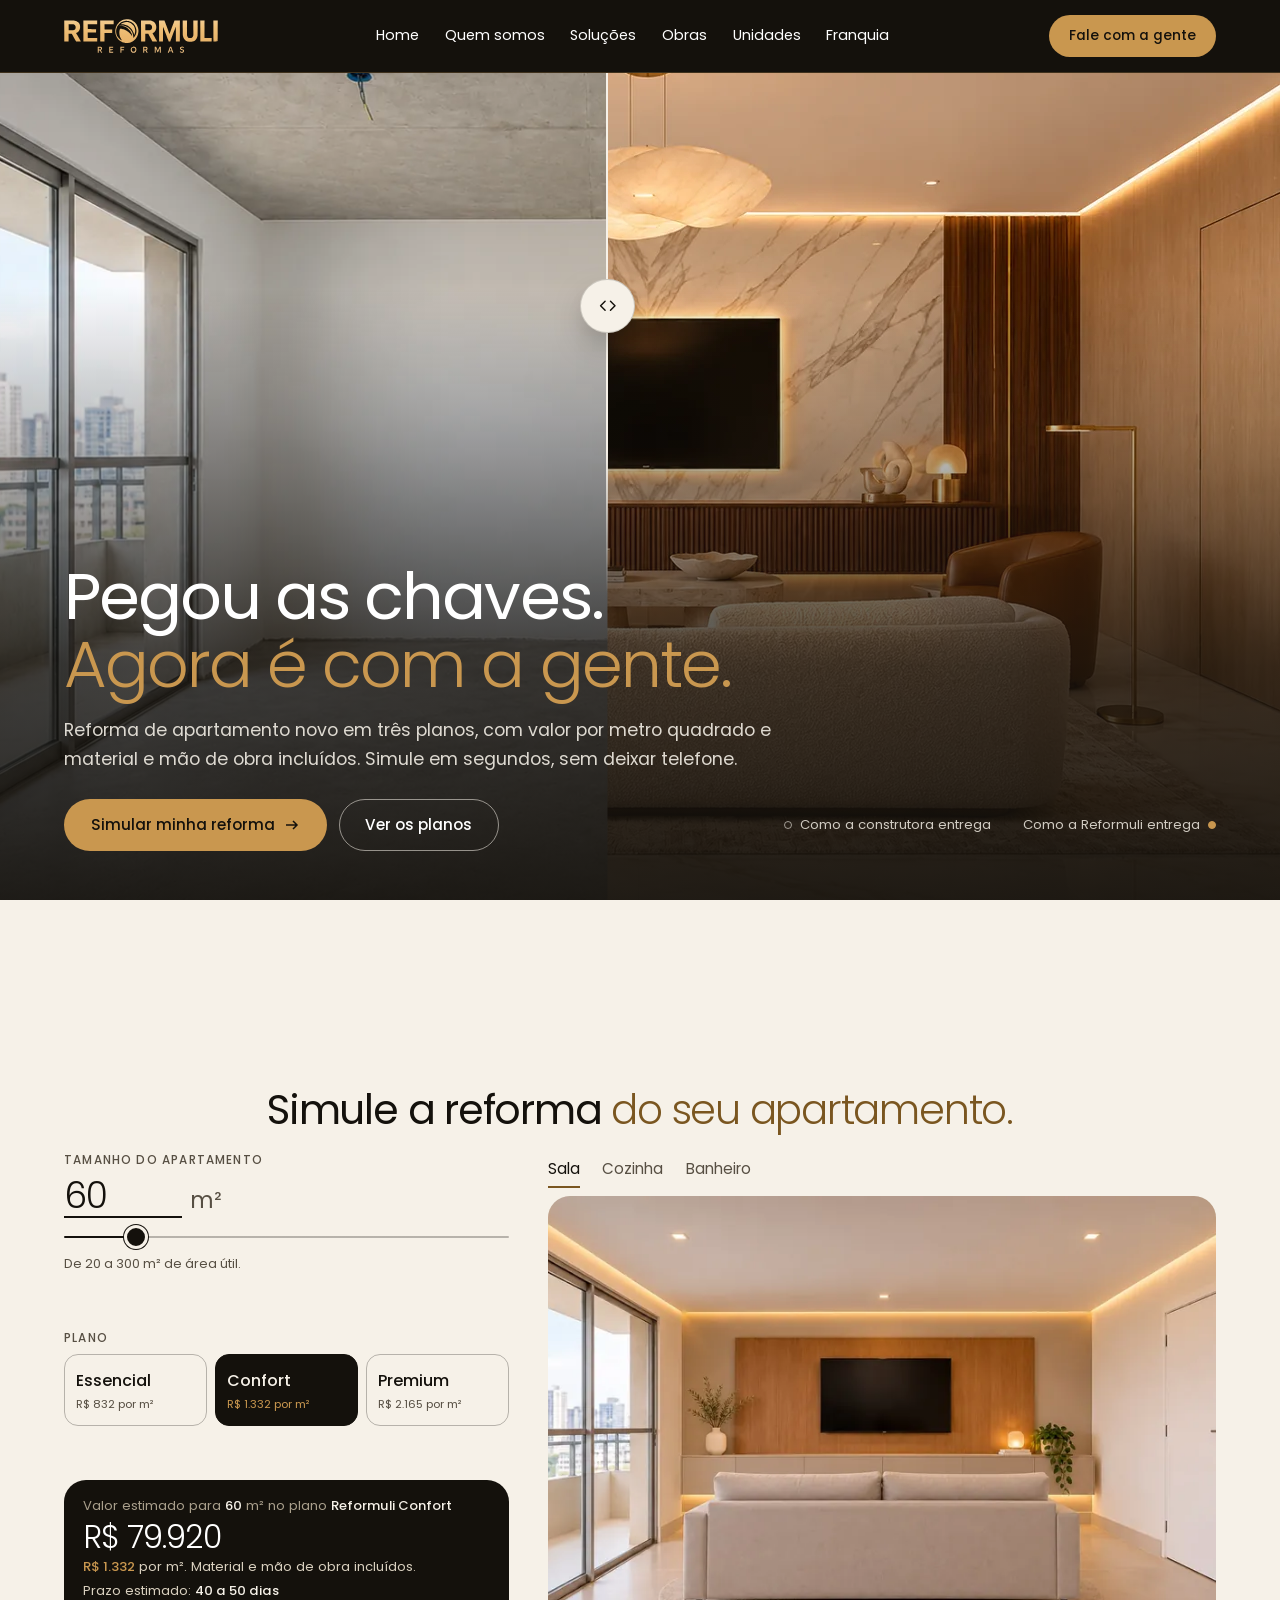
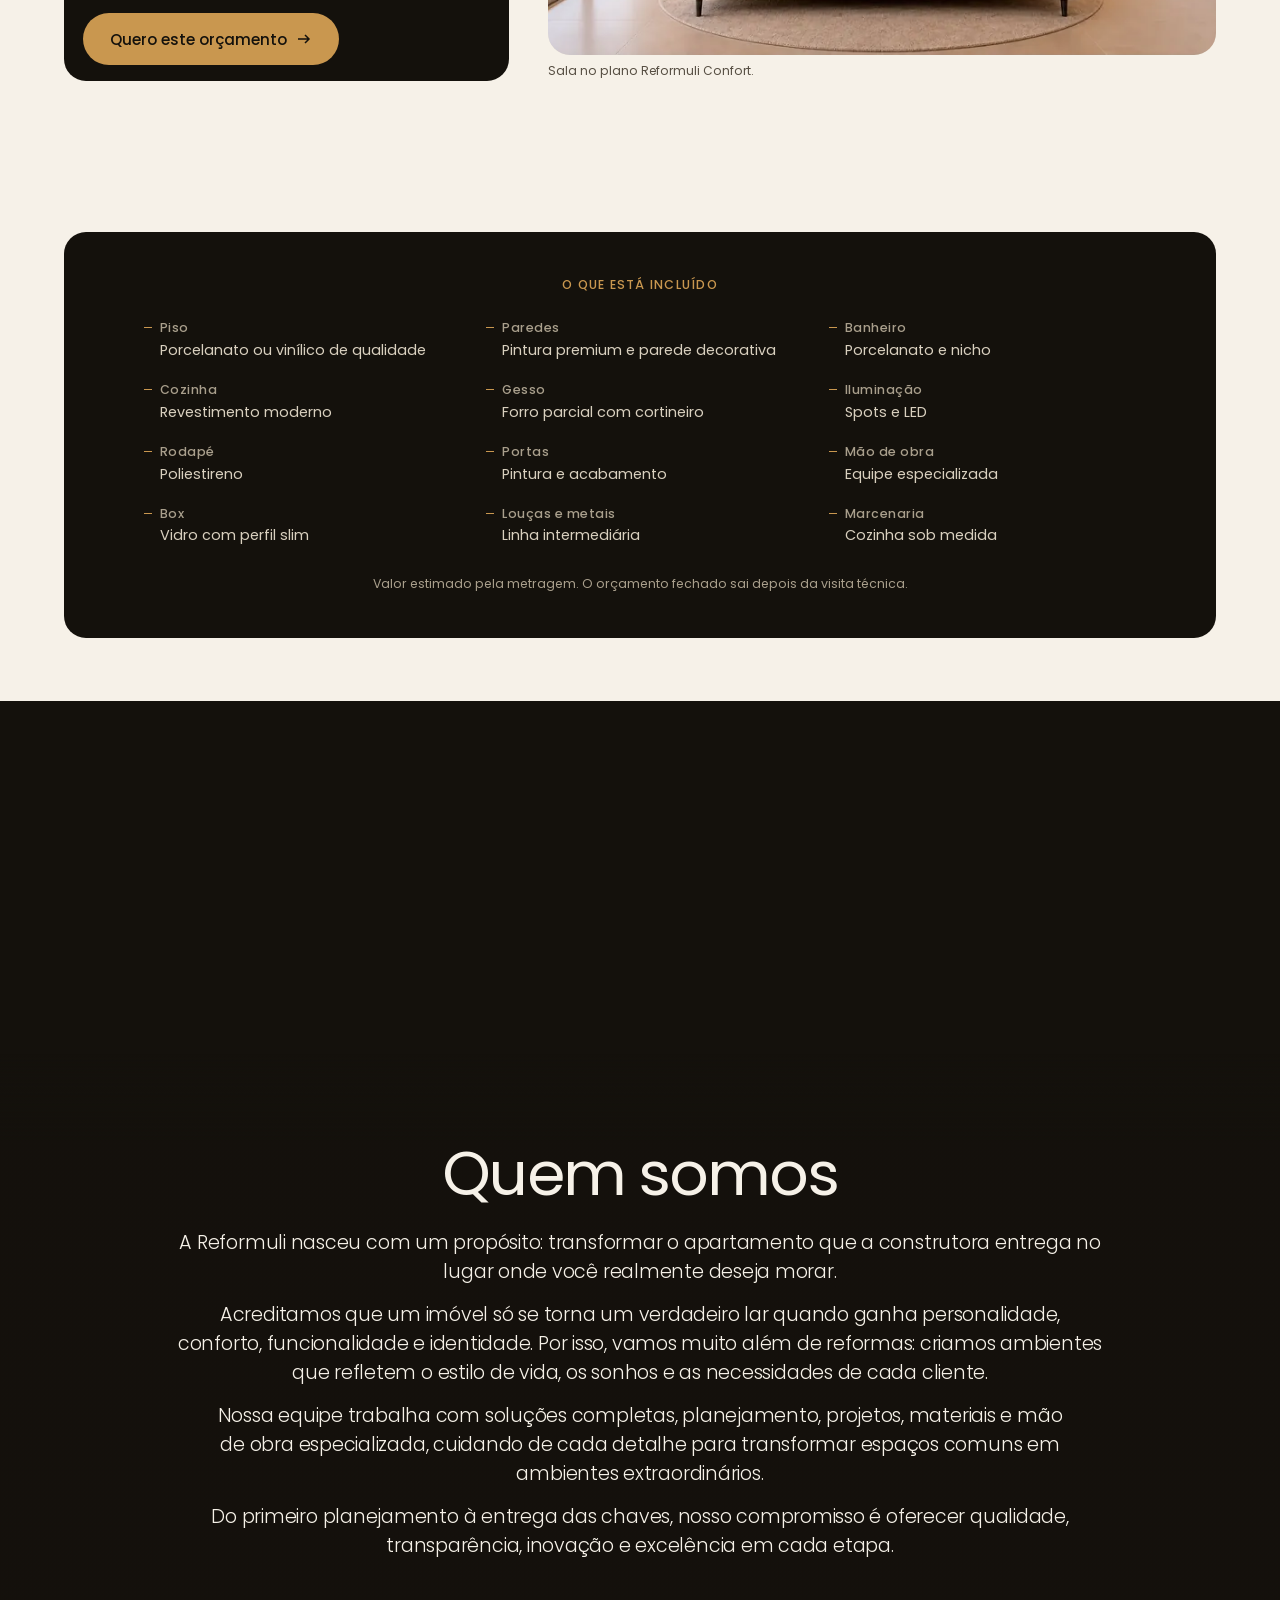
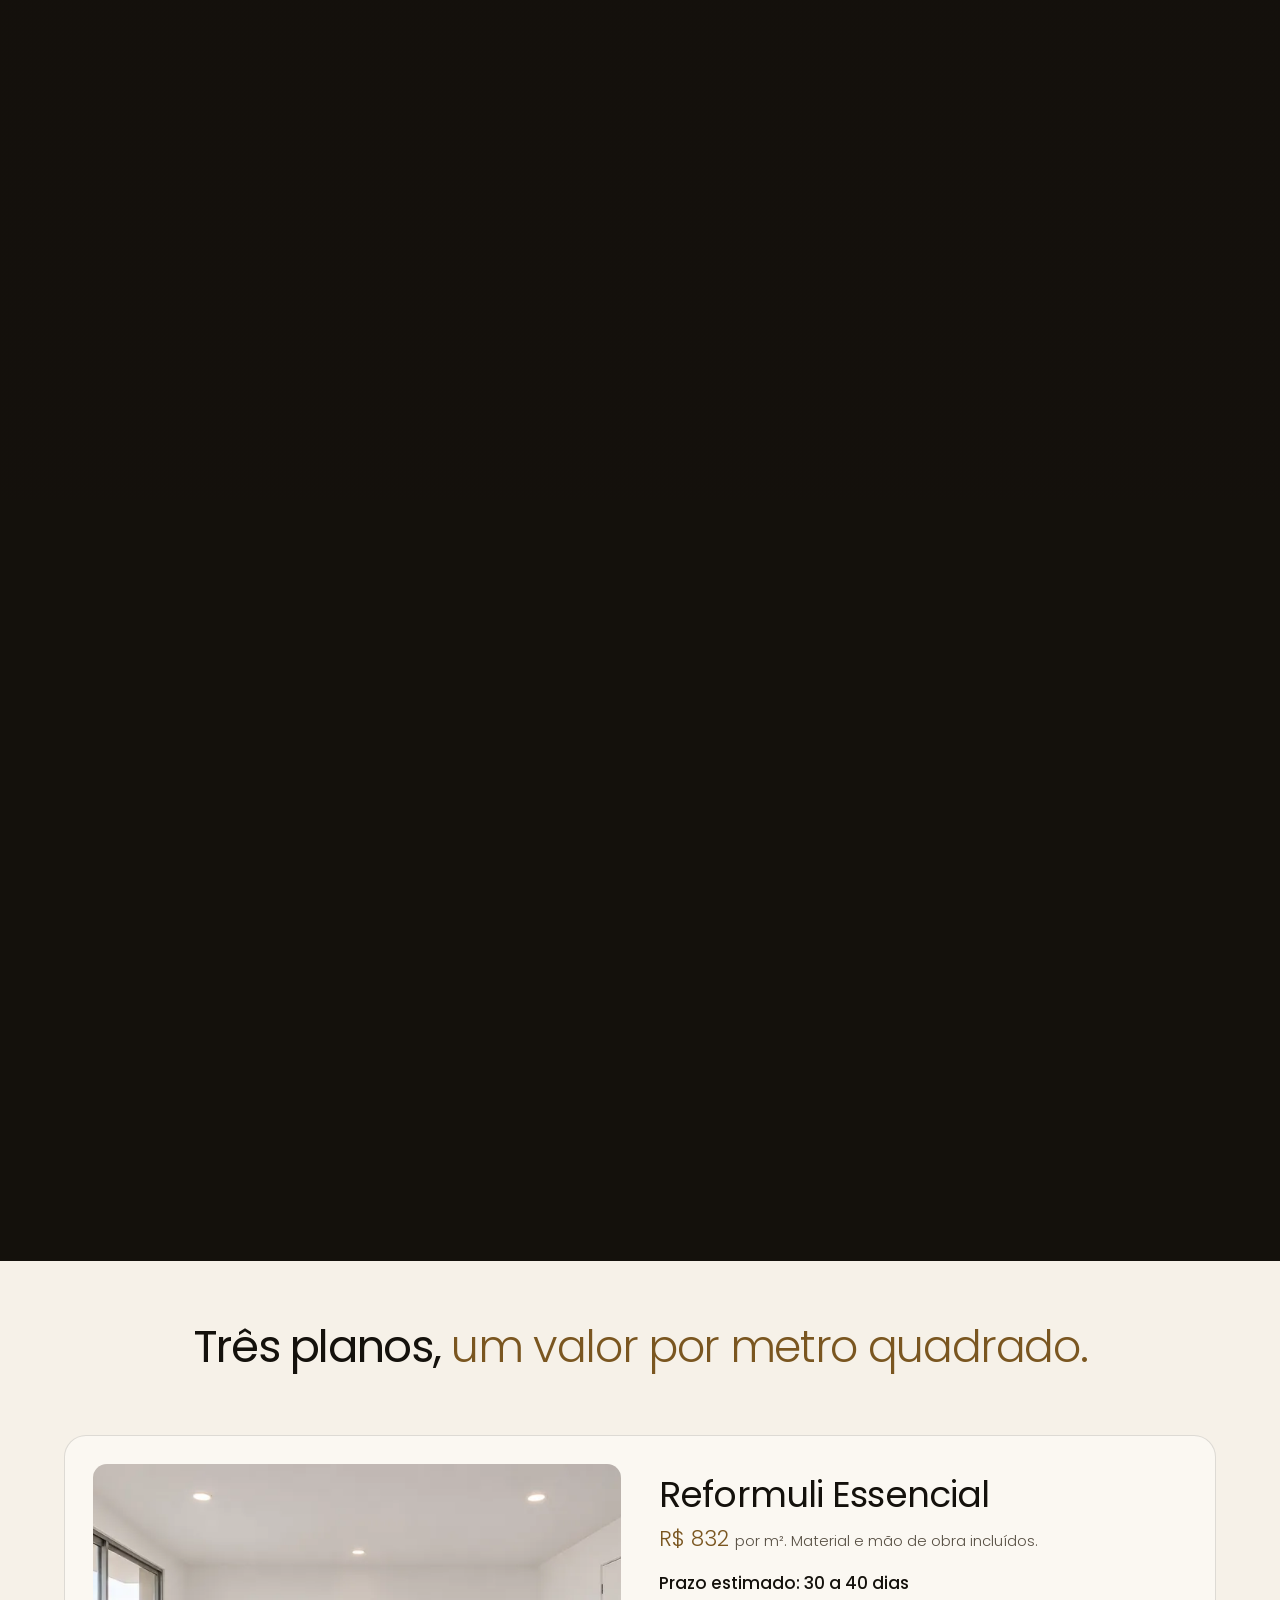
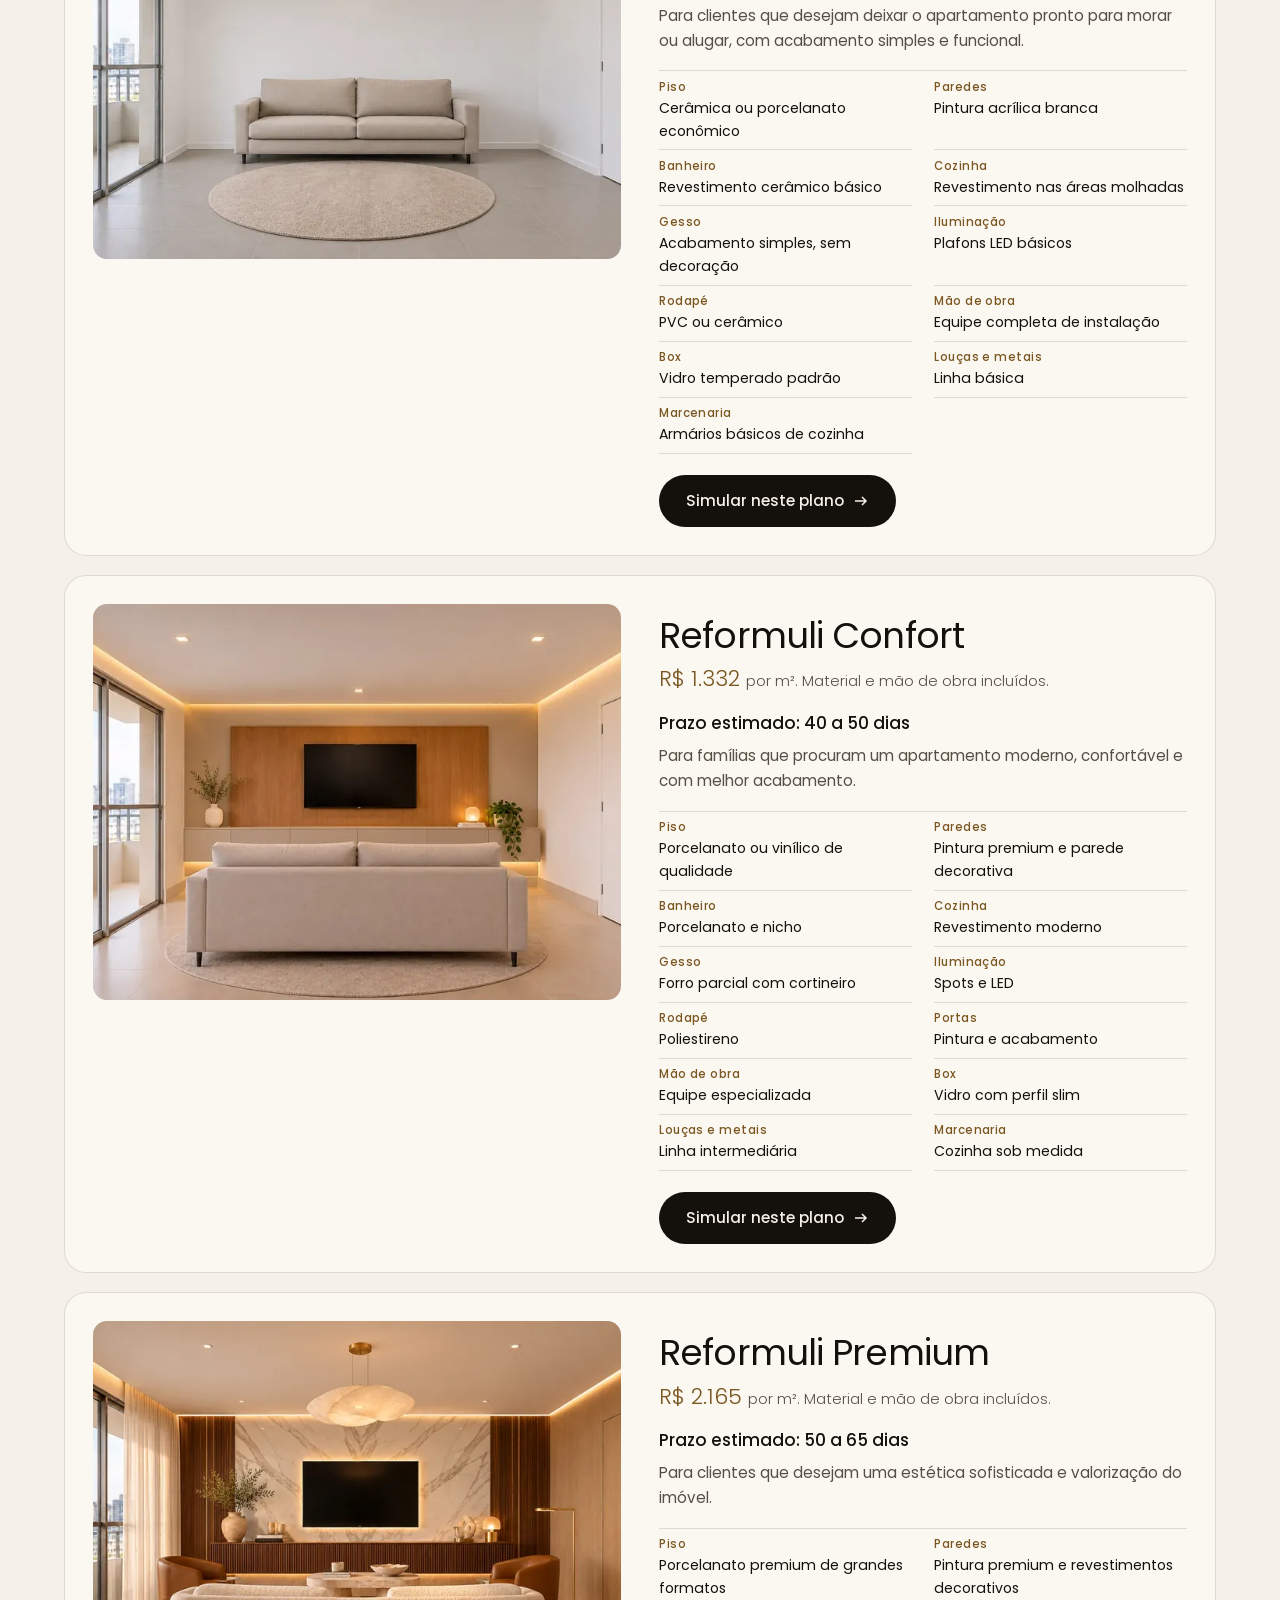
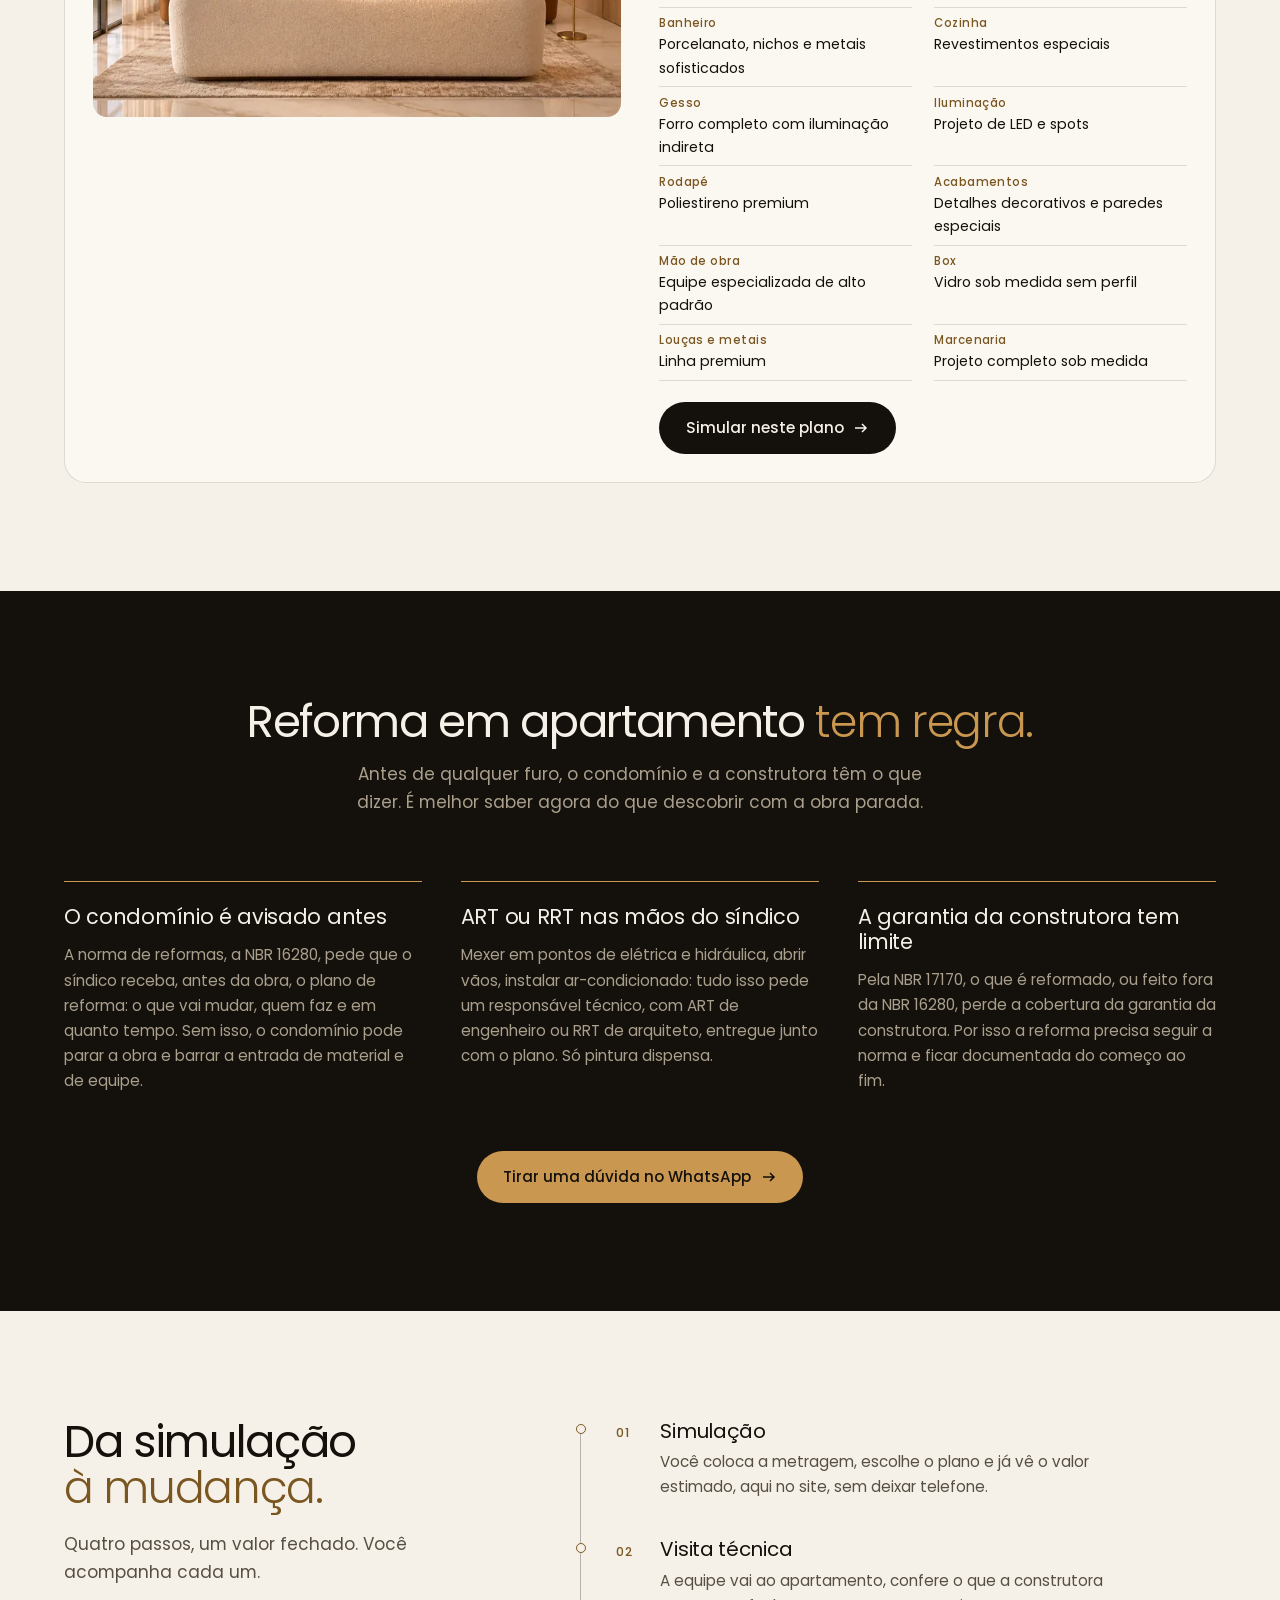
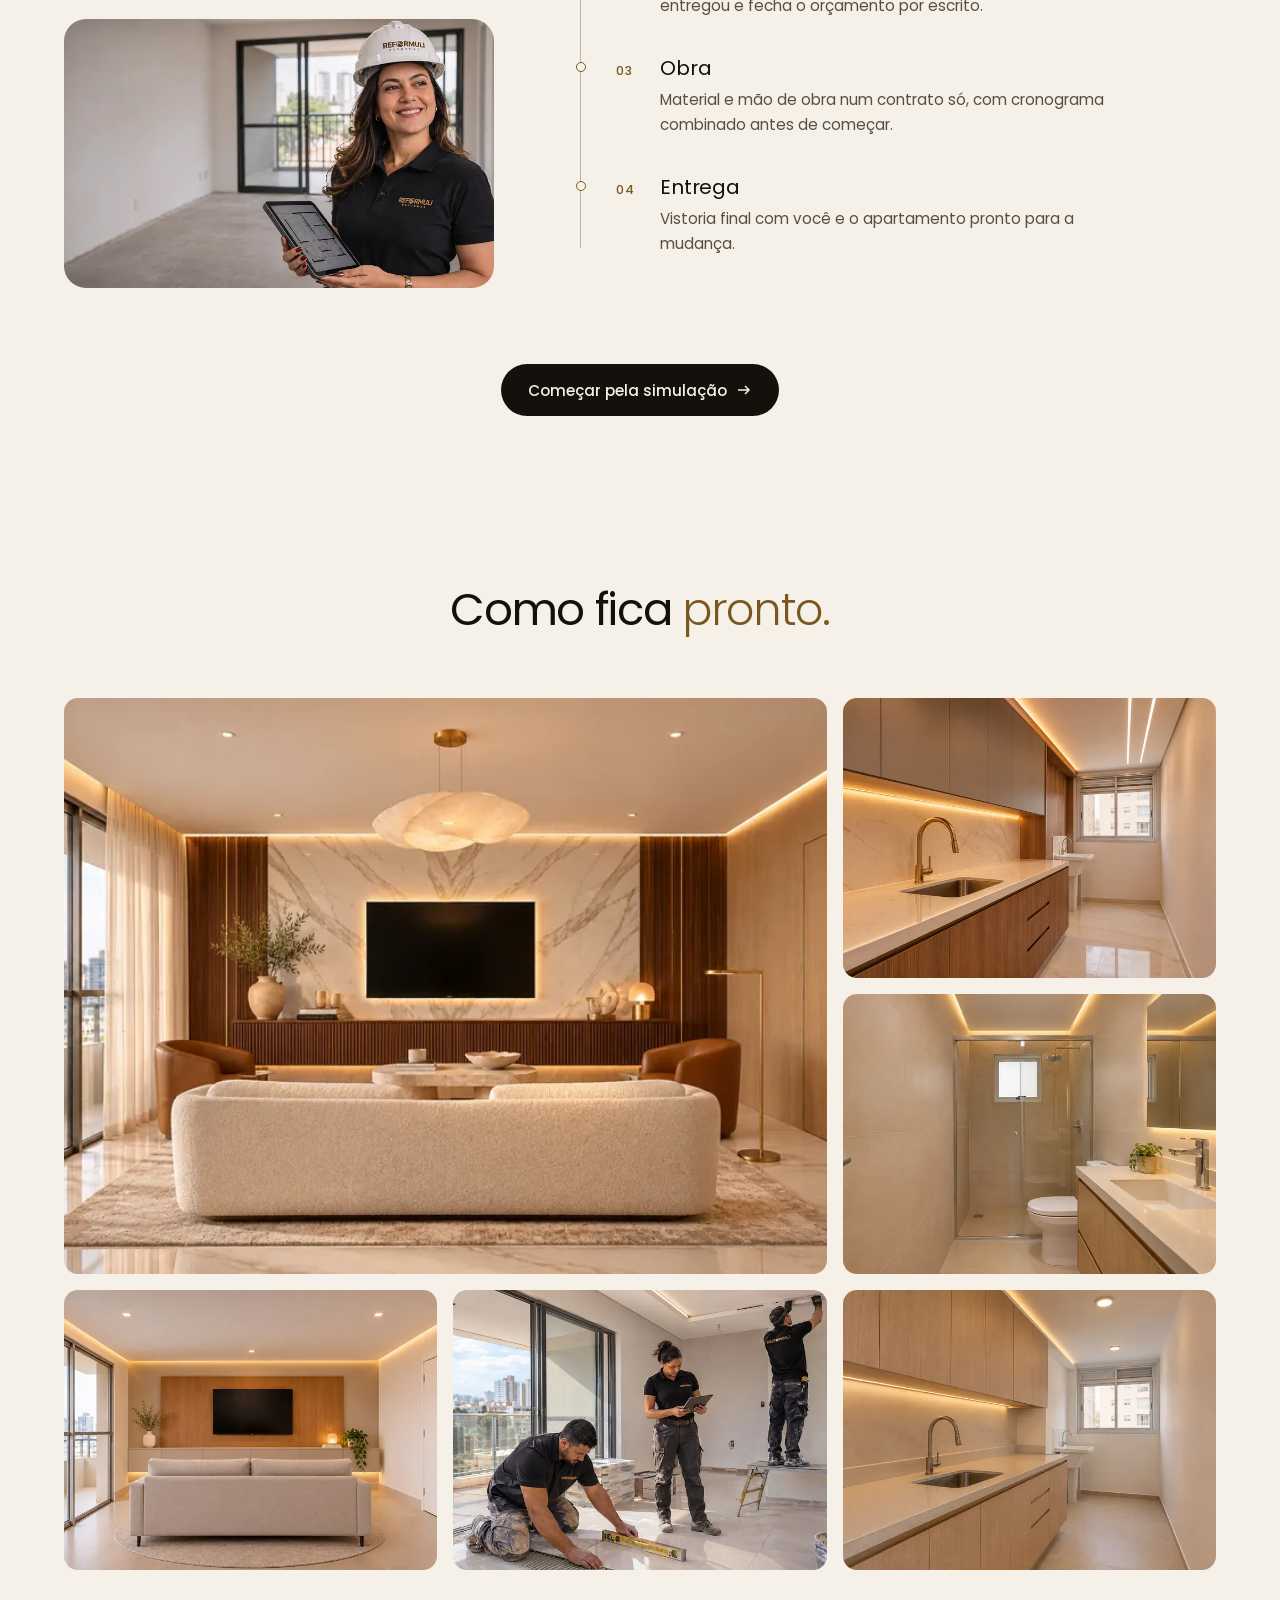
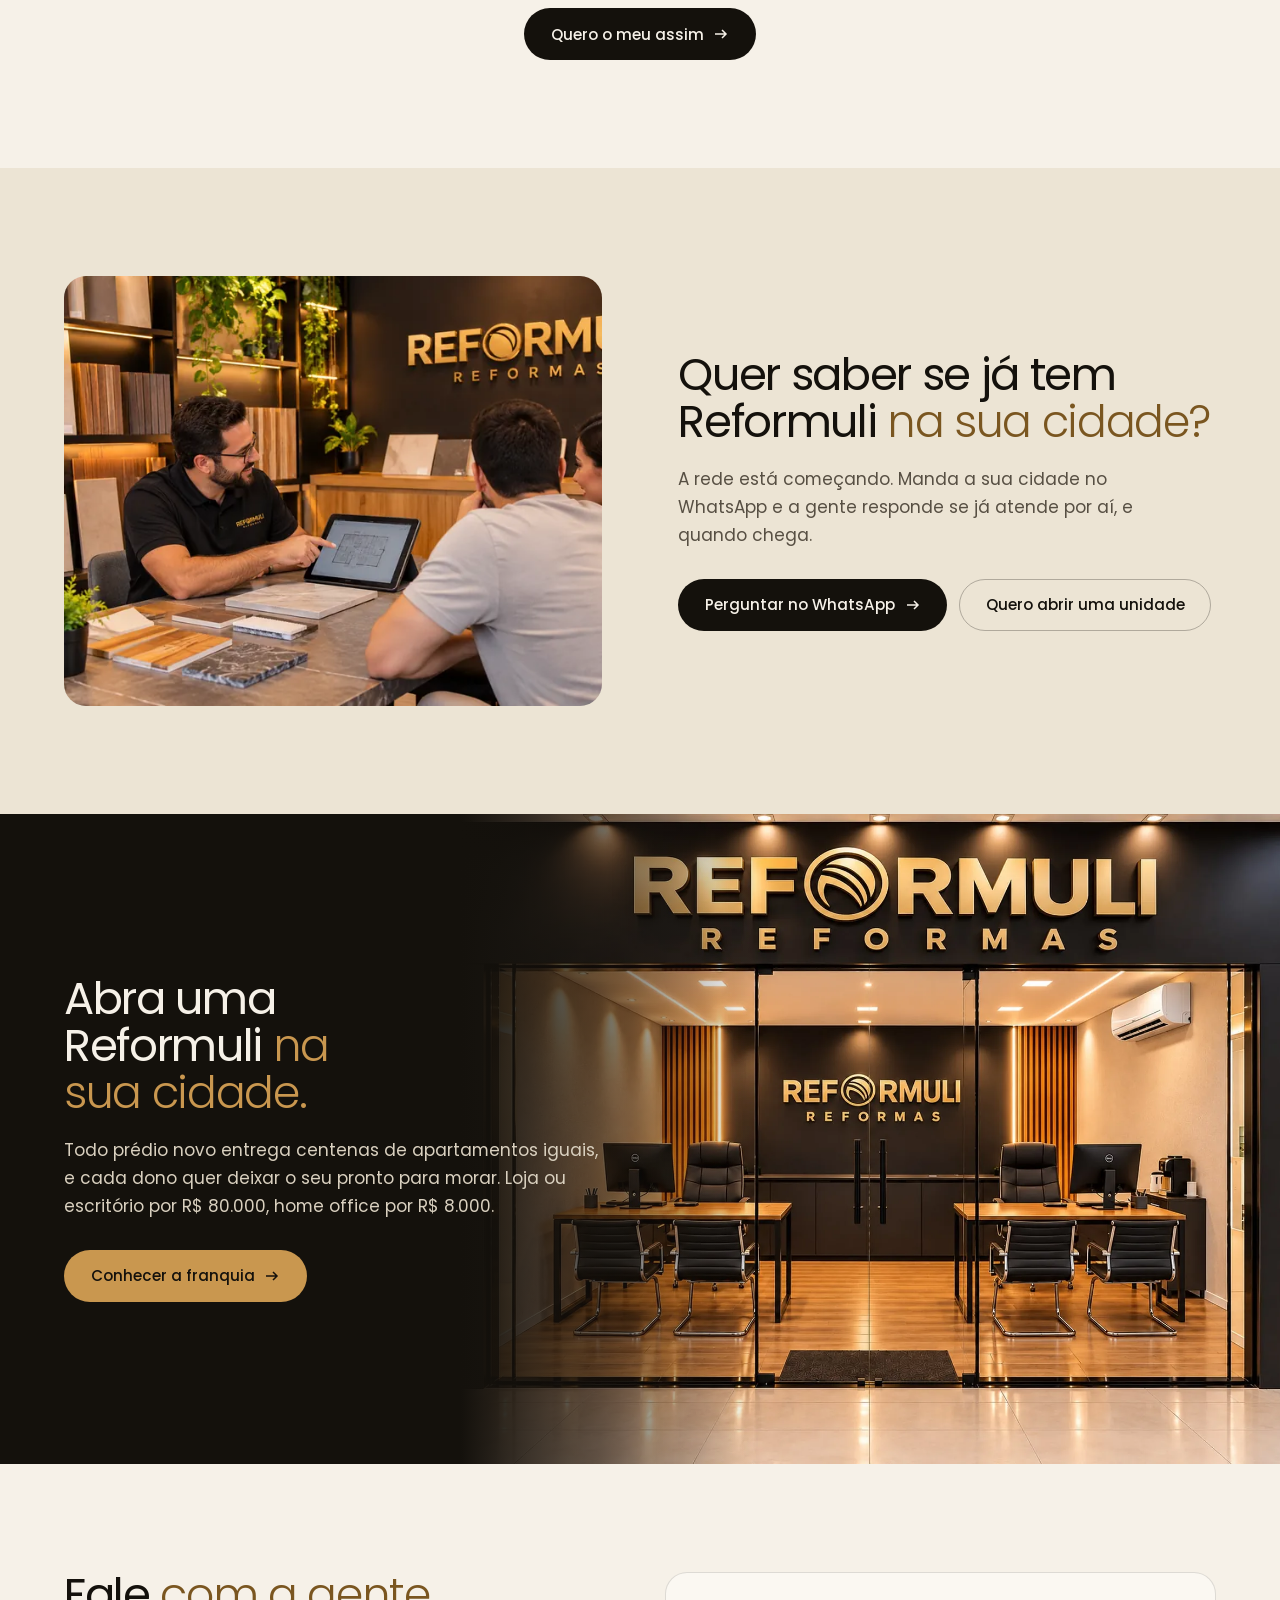
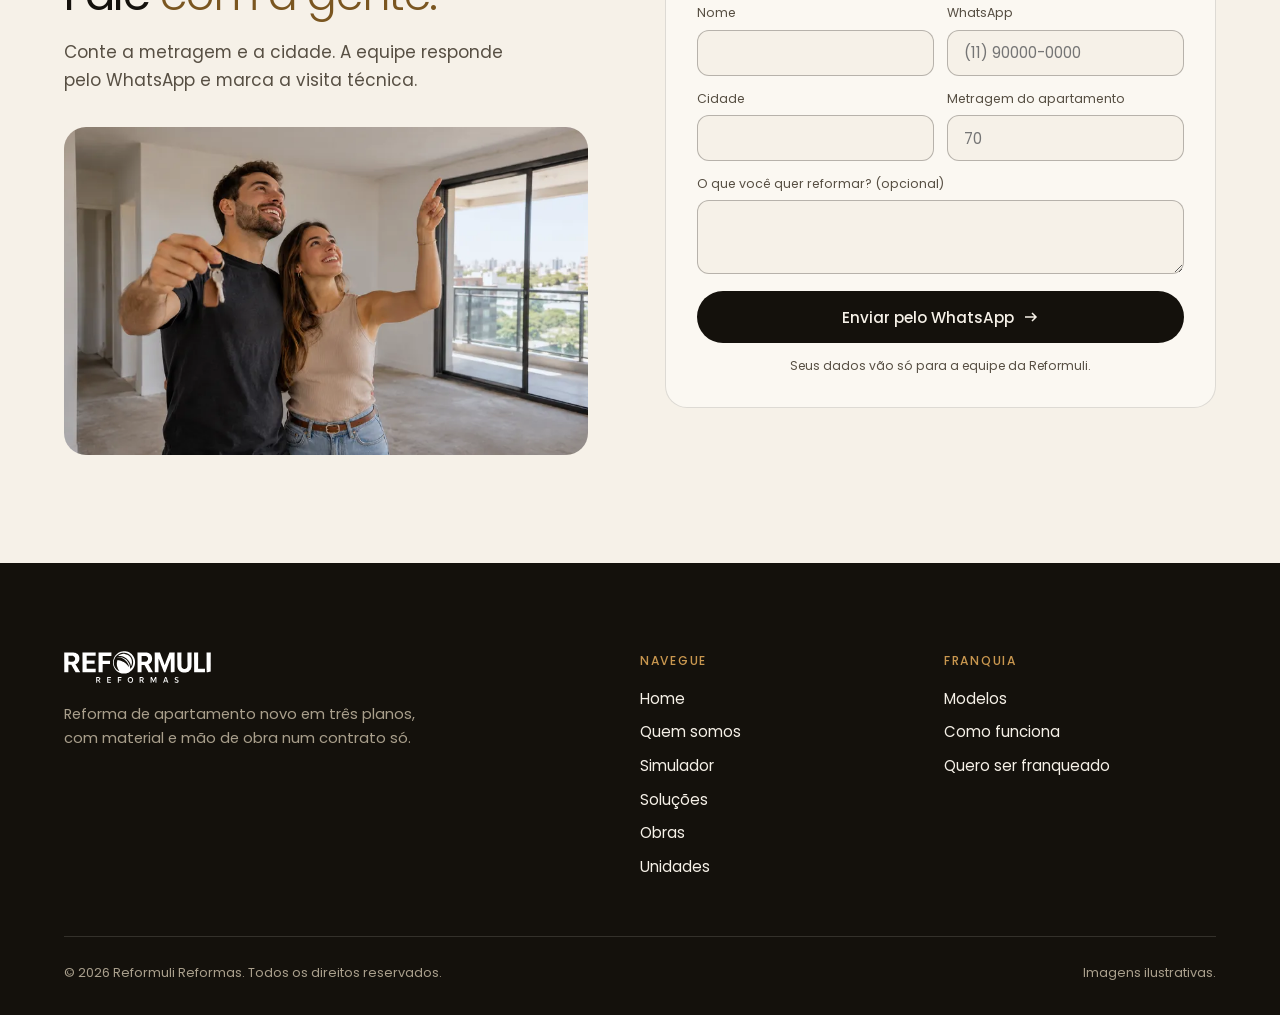
==== commit 18a852f1: "feat(home): Paulo's own Quem somos text in four paragraphs, with a dark veil behind it The client's " ====
--- a/index.html
+++ b/index.html
@@ -30,7 +30,7 @@
 <link rel="preload" as="image" imagesrcset="/assets/img/rf-sala-3-v3-900.webp 900w, /assets/img/rf-sala-3-v3-1600.webp 1600w" imagesizes="(max-width:860px) 1500px, 100vw" fetchpriority="high">
 <link rel="preload" as="image" imagesrcset="/assets/img/rf-sala-0b-900.webp 900w, /assets/img/rf-sala-0b-1600.webp 1600w" imagesizes="(max-width:860px) 1500px, 100vw" fetchpriority="high">
 <script>document.documentElement.classList.add('js')</script>
-<style>@font-face{font-family:"Poppins";src:url(/assets/fonts/poppins-300.woff2) format("woff2");font-weight:300;font-display:swap}@font-face{font-family:"Poppins";src:url(/assets/fonts/poppins-400.woff2) format("woff2");font-weight:400;font-display:swap}@font-face{font-family:"Poppins";src:url(/assets/fonts/poppins-500.woff2) format("woff2");font-weight:500;font-display:swap}@font-face{font-family:"Poppins Reserva";src:local("Arial");size-adjust:112.5%;ascent-override:93%;descent-override:31%;line-gap-override:9%}:root{--bg:#F6F1E8;--bg-2:#ECE4D4;--paper:#FBF8F2;--ink:#14110C;--ink-2:#2A2520;--muted:#574F43;--line:rgba(20,17,12,.13);--line-2:rgba(20,17,12,.28);--bronze:#7A5620;--gold:#C9974F;--gold-hi:#E3B96C;--on-dark:#F6F1E8;--on-dark-2:#D9D0BF;--on-dark-muted:#A99F8C;--dark-line:rgba(246,241,232,.14);--font:"Poppins","Poppins Reserva",Arial,sans-serif;--t-hero:clamp(2.5rem,5.1vw,5.1rem);--t-h2:clamp(1.9rem,3.5vw,3.5rem);--t-body:clamp(.98rem,.94rem + .2vw,1.06rem);--gutter:clamp(1.25rem,5vw,4rem);--maxw:1320px;--section-py:clamp(5rem,12vh,9rem);--radius:22px;--radius-s:14px;--pill:999px;--ease-out:cubic-bezier(.2,.8,.3,1);--ease-inout:cubic-bezier(.7,0,.2,1)}*,*::before,*::after{box-sizing:border-box}html{-webkit-text-size-adjust:100%;scroll-padding-top:4.5rem;scroll-behavior:smooth}body{margin:0;background:var(--bg);color:var(--ink);font:400 var(--t-body)/1.65 var(--font);-webkit-font-smoothing:antialiased;overflow-x:clip}img,svg{display:block;max-width:100%}a{color:inherit;text-decoration:none}button,input,select,textarea{font:inherit;color:inherit}h1,h2,h3,p,figure{margin:0}h1,h2{font-weight:400;letter-spacing:-.03em;line-height:1.04;text-wrap:balance}h1 em,h2 em{font-style:normal;font-weight:300;color:var(--bronze)}h3{font-weight:400;letter-spacing:-.015em;line-height:1.2;font-size:1.3rem}.wrap{width:100%;max-width:var(--maxw);margin-inline:auto;padding-inline:var(--gutter)}:focus-visible{outline:2px solid var(--bronze);outline-offset:3px;border-radius:6px}::selection{background:var(--gold);color:var(--ink)}.dark{background:var(--ink);color:var(--on-dark)}.dark h1 em,.dark h2 em{color:var(--gold)}.dark::selection{background:var(--gold);color:var(--ink)}.dark:focus-visible{outline-color:var(--gold)}.btn{display:inline-flex;align-items:center;justify-content:center;gap:.6rem;height:3.25rem;padding:0 1.6rem;border-radius:var(--pill);font-weight:500;font-size:.95rem;white-space:nowrap;border:1px solid transparent;cursor:pointer;transition:background-color .35s var(--ease-out),color .35s var(--ease-out),border-color .35s var(--ease-out),transform .35s var(--ease-out)}.btn svg{width:1rem;height:1rem;flex:none;transition:transform .35s var(--ease-out)}.btn:hover svg{transform:translateX(3px)}.btn:active{transform:scale(.98)}.btn--pri{background:var(--ink);color:var(--bg)}.btn--pri:hover{background:var(--ink-2)}.btn--line{border-color:var(--line-2);color:var(--ink)}.btn--line:hover{border-color:var(--ink)}.btn--gold{background:var(--gold);color:var(--ink)}.btn--gold:hover{background:var(--gold-hi)}.dark .btn--pri{background:var(--bg);color:var(--ink)}.dark .btn--pri:hover{background:#fff}.dark .btn--line{border-color:rgba(246,241,232,.35);color:var(--on-dark)}.dark .btn--line:hover{border-color:var(--on-dark)}.ctas{display:flex;flex-wrap:wrap;gap:.75rem}.ctas--center{justify-content:center;margin-top:clamp(2.4rem,5vw,3.6rem)}.top{position:fixed;inset:0 0 auto 0;z-index:50;transition:background-color .4s var(--ease-out),border-color .4s var(--ease-out),box-shadow .4s}.top__in{display:flex;align-items:center;justify-content:space-between;gap:1.5rem;height:4.5rem}.top.solid{background:rgba(246,241,232,.86);-webkit-backdrop-filter:blur(14px);backdrop-filter:blur(14px);border-bottom:1px solid var(--line)}.brand{display:flex;align-items:center;flex:none}.brand img{height:2.1rem;width:auto}.nav{display:flex;align-items:center;gap:1.6rem}.nav a:not(.btn){position:relative;padding:.3rem 0;font-size:.9rem;color:var(--ink-2)}.nav a:not(.btn)::after{content:"";position:absolute;left:0;right:0;bottom:0;height:1px;background:var(--bronze);transform:scaleX(0);transform-origin:left;transition:transform .35s var(--ease-out)}.nav a:not(.btn):hover::after,.nav a[aria-current="page"]::after{transform:scaleX(1)}.nav .btn{height:2.6rem;padding:0 1.2rem;font-size:.86rem}.burger{display:none;width:2.9rem;height:2.9rem;border-radius:50%;border:1px solid var(--line-2);background:none;cursor:pointer;position:relative}.burger span{position:absolute;left:50%;width:1.1rem;height:1.5px;background:var(--ink);transform:translateX(-50%);transition:transform .35s var(--ease-out),top .35s var(--ease-out)}.burger span:first-child{top:42%}.burger span:last-child{top:58%}.menu-open .burger span:first-child{top:50%;transform:translateX(-50%) rotate(45deg)}.menu-open .burger span:last-child{top:50%;transform:translateX(-50%) rotate(-45deg)}@media (min-width:1081px){.nav{flex:1}.nav>a:first-child{margin-left:auto}.nav>.btn{margin-left:auto}}.hero{padding-top:calc(4.5rem + clamp(1.8rem,4vh,3rem));padding-bottom:clamp(2rem,4vw,3rem)}.hero__head,.fhero__head{display:grid;grid-template-columns:1.15fr .85fr;gap:1.5rem 4rem;align-items:end;margin-bottom:clamp(1.5rem,3vw,2.4rem)}.hero h1,.fhero h1{font-size:var(--t-hero);max-width:12ch}.hero__side p{color:var(--muted);max-width:30rem;font-size:clamp(1rem,.95rem + .25vw,1.12rem)}.hero__side .ctas{margin-top:1.5rem}.cmpr{position:relative;height:clamp(360px,calc(100svh - 24.5rem),720px);border-radius:var(--radius);overflow:hidden;background:var(--bg-2);touch-action:pan-y;user-select:none;-webkit-user-select:none;cursor:ew-resize;--p:50%}.cmpr__depois,.cmpr__antes{position:absolute;inset:0}.cmpr__antes{clip-path:inset(0 calc(100% - var(--p)) 0 0)}.cmpr__img{width:100%;height:100%;object-fit:cover;object-position:50% 42%;pointer-events:none;-webkit-user-drag:none}.cmpr__linha{position:absolute;top:0;bottom:0;left:var(--p);width:2px;margin-left:-1px;background:var(--bg);box-shadow:0 0 0 1px rgba(20,17,12,.12)}.cmpr__handle{position:absolute;top:50%;left:var(--p);width:3.4rem;height:3.4rem;margin:-1.7rem 0 0 -1.7rem;padding:0;border-radius:50%;border:1px solid rgba(20,17,12,.18);background:var(--bg);color:var(--ink);display:grid;place-items:center;cursor:ew-resize;box-shadow:0 14px 34px -12px rgba(0,0,0,.55);transition:transform .3s var(--ease-out),background-color .3s}.cmpr__handle svg{width:1.35rem;height:1.35rem}.cmpr__handle::after{content:"";position:absolute;inset:-7px;border-radius:50%;border:1.5px solid var(--gold);opacity:0;animation:anel 2.4s var(--ease-out) 1.2s 3}@keyframes anel{0%{opacity:.9;transform:scale(.7)}70%{opacity:0;transform:scale(1.35)}100%{opacity:0;transform:scale(1.35)}}.cmpr.drag .cmpr__handle,.cmpr__handle:hover{transform:scale(1.08);background:#fff}.cmpr.drag .cmpr__handle::after{animation:none}.cmpr__labels{display:flex;justify-content:space-between;gap:1rem;margin-top:.9rem;font-size:.82rem;color:var(--muted)}.cmpr__labels span:first-child,.cmpr__labels span:last-child{display:flex;align-items:center;gap:.5rem}.cmpr__labels span:first-child::before,.cmpr__labels span:last-child::after{content:"";width:.5rem;height:.5rem;border-radius:50%;border:1px solid var(--line-2)}.cmpr__labels span:last-child::after{background:var(--gold);border-color:var(--gold)}.cmpr__dica{color:var(--bronze)}.sec{position:relative;padding-block:var(--section-py)}.sec--tight{padding-top:clamp(3rem,7vh,5rem)}.sec--band{background:var(--bg-2)}.sec__head{display:grid;grid-template-columns:1.05fr .95fr;gap:1rem 3rem;align-items:end;margin-bottom:clamp(2.4rem,5vw,4rem)}.sec__head h2{font-size:var(--t-h2);max-width:14ch}.sec__head p{color:var(--muted);max-width:32rem;justify-self:end}.dark .sec__head p{color:var(--on-dark-muted)}.sec__head--left{grid-template-columns:1fr;max-width:46rem}.sec__head--left p{justify-self:start}.sec__head--center{grid-template-columns:1fr;text-align:center}.sec__head--center h2{margin-inline:auto}.js .rv{opacity:0;transform:translate3d(0,22px,0);transition:opacity .8s var(--ease-out),transform 1s var(--ease-out)}.js .rv.in{opacity:1;transform:none}.js .rv[data-d="1"]{transition-delay:.08s}.js .rv[data-d="2"]{transition-delay:.16s}.js .rv[data-d="3"]{transition-delay:.24s}.sim{display:grid;grid-template-columns:minmax(0,.8fr) minmax(0,1.2fr);gap:clamp(1.5rem,3vw,3rem);align-items:start}.sim__ctl{position:sticky;top:5.5rem;display:grid;gap:1.8rem}.ctl label,.ctl__label{display:block;margin:0 0 .7rem;font-size:.78rem;font-weight:500;letter-spacing:.1em;text-transform:uppercase;color:var(--muted)}.ctl__m2{display:flex;align-items:baseline;gap:.5rem}.ctl__m2 input{width:7.4rem;padding:0;border:0;border-bottom:2px solid var(--ink);border-radius:0;background:none;font-size:clamp(2.6rem,4vw,3.6rem);font-weight:300;letter-spacing:-.03em;line-height:1.1;font-variant-numeric:tabular-nums;-moz-appearance:textfield}.ctl__m2 input::-webkit-outer-spin-button,.ctl__m2 input::-webkit-inner-spin-button{-webkit-appearance:none;margin:0}.ctl__m2 input:focus{outline:none;border-color:var(--bronze)}.ctl__m2 span{font-size:1.4rem;color:var(--muted)}.ctl__range{--f:16%;width:100%;margin:1.1rem 0 0;height:2px;border-radius:2px;appearance:none;-webkit-appearance:none;background:linear-gradient(90deg,var(--ink) var(--f),var(--line-2) var(--f));cursor:pointer}.ctl__range::-webkit-slider-thumb{-webkit-appearance:none;width:1.5rem;height:1.5rem;border-radius:50%;background:var(--ink);border:3px solid var(--bg);box-shadow:0 0 0 1px var(--ink);cursor:grab}.ctl__range::-moz-range-thumb{width:1.1rem;height:1.1rem;border-radius:50%;background:var(--ink);border:3px solid var(--bg);box-shadow:0 0 0 1px var(--ink);cursor:grab}.ctl__range:active::-webkit-slider-thumb{cursor:grabbing}.ctl__range:focus-visible{outline:none}.ctl__range:focus-visible::-webkit-slider-thumb{box-shadow:0 0 0 2px var(--bronze)}.ctl__dica{margin-top:.6rem;font-size:.8rem;color:var(--muted)}.seg{display:grid;grid-template-columns:repeat(3,1fr);gap:.5rem}.seg__b{display:flex;flex-direction:column;gap:.15rem;padding:.8rem .7rem;border:1px solid var(--line-2);border-radius:var(--radius-s);background:transparent;text-align:left;cursor:pointer;transition:background-color .35s var(--ease-out),color .35s var(--ease-out),border-color .35s var(--ease-out)}.seg__b b{font-weight:500;font-size:1rem}.seg__b small{font-size:.7rem;line-height:1.35;color:var(--muted)}.seg__b:hover{border-color:var(--ink)}.seg__b[aria-pressed="true"]{background:var(--ink);color:var(--bg);border-color:var(--ink)}.seg__b[aria-pressed="true"] small{color:var(--gold)}.ctl__aviso{font-size:.8rem;color:var(--muted)}.ctl__aviso .sim__exemplo,.ctl__aviso .sim__exemplo{color:var(--bronze);font-weight:500}.sim__out{display:grid;gap:1rem}.tabs{display:flex;gap:1.4rem;margin-bottom:.8rem}.tabs__b{padding:.3rem 0;border:0;border-bottom:2px solid transparent;background:none;font-size:.95rem;color:var(--muted);cursor:pointer;transition:color .3s,border-color .3s}.tabs__b:hover{color:var(--ink)}.tabs__b[aria-pressed="true"]{color:var(--ink);border-color:var(--bronze)}.sim__palco{position:relative;aspect-ratio:16/9;border-radius:var(--radius);overflow:hidden;background:var(--bg-2)}.sim__palco img{position:absolute;inset:0;width:100%;height:100%;object-fit:cover;opacity:0;transform:scale(1.04);transition:opacity .9s var(--ease-out),transform 1.8s var(--ease-out)}.sim__palco img.on{opacity:1;transform:scale(1)}.sim__legenda{margin-top:.6rem;font-size:.8rem;color:var(--muted)}.sim__card{padding:clamp(1.4rem,2.6vw,2.2rem);border-radius:var(--radius)}.sim__para{font-size:.9rem;color:var(--on-dark-muted)}.sim__para b{font-weight:500;color:var(--on-dark)}.sim__total{margin-top:.5rem;font-size:clamp(1.9rem,3.1vw,2.9rem);font-weight:300;letter-spacing:-.03em;line-height:1.1;font-variant-numeric:tabular-nums;color:#fff}.sim__total i{font-style:normal;font-size:.5em;color:var(--on-dark-muted);margin:0 .15em}.sim__base{margin-top:.4rem;font-size:.9rem;color:var(--on-dark-2)}.sim__base .sim__m2valor{color:var(--gold);font-weight:500}.sim__dados{display:grid;grid-template-columns:auto 1fr;gap:1rem 1.6rem;margin:1.3rem 0 0;padding:1.1rem 0 0;border-top:1px solid var(--dark-line)}.sim__dados div{display:contents}.sim__dados dt{font-size:.78rem;font-weight:500;letter-spacing:.08em;text-transform:uppercase;color:var(--on-dark-muted);padding-top:.15rem;white-space:nowrap}.sim__dados dd{margin:0;font-size:.95rem;color:var(--on-dark)}.sim__dados .sim__prazo{font-size:1.05rem;font-weight:500}.sim__inclui li b{display:block;font-weight:500;font-size:.78rem;letter-spacing:.04em;color:var(--on-dark-muted)}.split{position:relative;height:6px;margin-top:1.3rem;border-radius:3px;background:var(--on-dark-2);overflow:hidden}.split i{position:absolute;inset:0;width:var(--w,58%);background:var(--gold);transition:width .6s var(--ease-out)}.sim__parts{display:grid;grid-template-columns:1fr 1fr;gap:1rem;margin:.9rem 0 0;padding:0}.sim__parts dt{display:flex;align-items:center;gap:.5rem;font-size:.8rem;color:var(--on-dark-muted)}.sim__parts dt::before{content:"";width:.6rem;height:.6rem;border-radius:2px;background:var(--gold)}.sim__parts div:last-child dt::before{background:var(--on-dark-2)}.sim__parts dd{margin:.25rem 0 0;font-size:clamp(.98rem,1.1vw,1.1rem);font-variant-numeric:tabular-nums}.sim__h{margin-top:1.6rem;padding-top:1.3rem;border-top:1px solid var(--dark-line);font-size:.78rem;font-weight:500;letter-spacing:.1em;text-transform:uppercase;color:var(--gold)}.sim__inclui{margin:.8rem 0 0;padding:0;list-style:none;columns:2;column-gap:1.6rem;font-size:.9rem;color:var(--on-dark-2)}.sim__inclui li{position:relative;break-inside:avoid;padding:.3rem 0 .3rem 1rem}.sim__inclui li::before{content:"";position:absolute;left:0;top:.95em;width:.5rem;height:1px;background:var(--gold)}.sim__nota{margin-top:.7rem;font-size:.86rem;color:var(--on-dark-muted)}.sim__card .ctas{margin-top:1.5rem}.sim__aviso{margin-top:1rem;font-size:.78rem;color:var(--on-dark-muted)}.sim__aviso .sim__exemplo{color:var(--gold)}.num{transition:color .3s}.num.run{color:var(--gold)}.pads{display:grid;gap:1.2rem}.pad{display:grid;grid-template-columns:1fr 1fr;gap:clamp(1.4rem,3vw,3rem);align-items:start;padding:clamp(1.2rem,2.2vw,1.8rem);border:1px solid var(--line);border-radius:var(--radius);background:var(--paper)}.pad__ph{aspect-ratio:4/3;border-radius:var(--radius-s);overflow:hidden;background:var(--bg-2)}.pad__ph img{width:100%;height:100%;object-fit:cover}.pad__ph:empty{display:none}.pad__n{font-size:.78rem;font-weight:500;letter-spacing:.2em;color:var(--bronze)}.pad h3{margin-top:.6rem;font-size:clamp(1.8rem,2.8vw,2.6rem);letter-spacing:-.025em}.pad__m2{margin-top:.3rem;font-size:clamp(1.15rem,1.7vw,1.45rem);font-weight:300;color:var(--bronze);font-variant-numeric:tabular-nums}.pad__m2 small{font-size:.68em;color:var(--muted)}.pad__prazo{margin-top:.8rem;font-weight:500}.pad__perfil{margin-top:.3rem;color:var(--muted);font-size:.95rem}.pad__lista{display:grid;grid-template-columns:1fr 1fr;gap:0 1.4rem;margin:1.1rem 0 0;padding:0;list-style:none;border-top:1px solid var(--line);font-size:.88rem}.pad__lista li{padding:.4rem 0;border-bottom:1px solid var(--line)}.pad__lista li b{display:block;font-weight:500;font-size:.72rem;letter-spacing:.04em;color:var(--bronze)}.pad .btn{margin-top:1.3rem}.regras{display:grid;grid-template-columns:repeat(3,1fr);gap:clamp(1.5rem,3vw,3rem)}.regra{padding-top:1.4rem;border-top:1px solid var(--gold)}.regra h3{font-size:1.3rem}.regra p{margin-top:.8rem;color:var(--on-dark-muted);font-size:.95rem}#regras>.wrap>p{margin-top:2rem;color:var(--on-dark-2);max-width:40rem}.como{display:grid;grid-template-columns:.8fr 1.2fr;gap:clamp(2rem,6vw,6rem);align-items:start}.como__txt{position:sticky;top:6rem}.como__cta{grid-column:1/-1;margin-top:0}.como__txt h2{font-size:var(--t-h2)}.como__txt>p{margin-top:1.2rem;color:var(--muted);max-width:26rem}.como__txt .ctas{margin-top:1.8rem}.dark .como__txt>p{color:var(--on-dark-muted)}.steps{position:relative;margin:0;padding:0 0 0 2.8rem;list-style:none;display:grid;gap:2.4rem}.steps::before{content:"";position:absolute;left:.6rem;top:.5rem;bottom:.5rem;width:1px;background:var(--line-2)}.steps__fill{position:absolute;left:.6rem;top:.5rem;bottom:.5rem;width:1px;background:var(--bronze);transform-origin:top;transform:scaleY(var(--p,0))}.dark .steps::before{background:var(--dark-line)}.dark .steps__fill{background:var(--gold)}.step{position:relative;display:grid;grid-template-columns:2.2rem 1fr;gap:.6rem;align-items:start}.step::before{content:"";position:absolute;left:-2.8rem;top:.35rem;width:.62rem;height:.62rem;margin-left:.3rem;border-radius:50%;background:var(--bg);border:1px solid var(--bronze)}.dark .step::before{background:var(--ink);border-color:var(--gold)}.step b{padding-top:.3rem;font-weight:500;font-size:.78rem;letter-spacing:.14em;color:var(--bronze)}.dark .step b{color:var(--gold)}.step h3{font-size:1.25rem}.step p{margin-top:.4rem;color:var(--muted);font-size:.95rem;max-width:30rem}.dark .step p{color:var(--on-dark-muted)}.obras{display:grid;grid-template-columns:repeat(3,1fr);grid-auto-rows:minmax(12rem,auto);gap:1rem}.obra{position:relative;border-radius:var(--radius-s);overflow:hidden;background:var(--bg-2);aspect-ratio:4/3}.obra:first-child{grid-column:span 2;grid-row:span 2;aspect-ratio:auto}.obra--wide{grid-column:span 2;aspect-ratio:auto}.obra img{width:100%;height:100%;object-fit:cover;transition:transform 1.2s var(--ease-out)}.obra:hover img{transform:scale(1.035)}.obra figcaption{position:absolute;inset:auto 0 0 0;padding:2.2rem 1rem 1rem;font-size:.8rem;color:var(--on-dark);background:linear-gradient(transparent,rgba(20,17,12,.75));opacity:0;transition:opacity .4s var(--ease-out)}.obra:hover figcaption{opacity:1}.uni{display:grid;grid-template-columns:1fr 1fr;gap:clamp(2rem,6vw,6rem);align-items:center}.uni__ph{aspect-ratio:5/4;border-radius:var(--radius);overflow:hidden;background:var(--bg)}.uni__ph:empty{display:none}.uni__ph img{width:100%;height:100%;object-fit:cover}.uni h2{font-size:var(--t-h2)}.uni__txt>p{margin-top:1.3rem;color:var(--muted);max-width:30rem}.uni__txt .ctas{margin-top:1.8rem}.fran{position:relative;overflow:hidden;padding-block:clamp(6rem,18vh,11rem)}.fran__bg{position:absolute;inset:0}.fran__bg img{width:100%;height:100%;object-fit:cover;object-position:50% 40%;opacity:.5}.fran__bg::after{content:"";position:absolute;inset:0;background:linear-gradient(90deg,rgba(20,17,12,.96) 0%,rgba(20,17,12,.75) 45%,rgba(20,17,12,.2) 100%)}.fran__in{position:relative}.fran h2{font-size:var(--t-h2);max-width:14ch}.fran p{margin-top:1.3rem;max-width:34rem;color:var(--on-dark-2)}.fran .ctas{margin-top:1.8rem}.contact{display:grid;grid-template-columns:1fr 1.05fr;gap:clamp(2rem,6vw,6rem);align-items:start}.contact h2{font-size:var(--t-h2)}.contact__txt p{margin-top:1.3rem;color:var(--muted);max-width:28rem}.form{display:grid;grid-template-columns:1fr 1fr;gap:.8rem;padding:clamp(1.3rem,2.4vw,2rem);border:1px solid var(--line);border-radius:var(--radius);background:var(--paper)}.field{display:flex;flex-direction:column;gap:.35rem}.field--full{grid-column:1/-1}.field label{font-size:.78rem;color:var(--muted)}.field input,.field select,.field textarea{width:100%;height:2.9rem;padding:0 1rem;border-radius:12px;border:1px solid var(--line-2);background:var(--bg);font-size:.95rem;transition:border-color .3s var(--ease-out)}.field textarea{height:4.6rem;padding:.75rem 1rem;resize:vertical}.field select{appearance:none;-webkit-appearance:none;background-image:url("data:image/svg+xml,%3Csvg xmlns='http://www.w3.org/2000/svg' width='12' height='8' fill='none'%3E%3Cpath d='M1 1.5l5 5 5-5' stroke='%23574F43' stroke-width='1.4'/%3E%3C/svg%3E");background-repeat:no-repeat;background-position:right 1rem center;padding-right:2.4rem}.field input:focus,.field select:focus,.field textarea:focus{outline:none;border-color:var(--bronze)}.form .btn{grid-column:1/-1;width:100%;margin-top:.3rem}.form__note{grid-column:1/-1;font-size:.76rem;color:var(--muted);text-align:center}.foot{padding-block:clamp(3.5rem,7vw,5.5rem) 2rem}.foot__grid{display:grid;grid-template-columns:2fr 1fr 1fr;gap:2rem}.foot__brand img{height:2rem;width:auto}.foot__brand p{margin-top:1.2rem;color:var(--on-dark-muted);max-width:22rem;font-size:.92rem}.foot__h{margin:0 0 1rem;font-weight:500;font-size:.76rem;letter-spacing:.14em;text-transform:uppercase;color:var(--gold)}.foot ul{margin:0;padding:0;list-style:none;display:grid;gap:.55rem;font-size:.94rem}.foot a{transition:color .3s}.foot a:hover{color:var(--gold)}.foot__end{display:flex;justify-content:space-between;gap:1rem;margin-top:3.5rem;padding-top:1.6rem;border-top:1px solid var(--dark-line);font-size:.8rem;color:var(--on-dark-muted)}.zap{position:fixed;right:clamp(1rem,3vw,1.8rem);bottom:clamp(1rem,3vw,1.8rem);z-index:40;display:grid;place-items:center;width:3.5rem;height:3.5rem;border-radius:50%;background:var(--ink);color:var(--gold);box-shadow:0 0 0 1px rgba(246,241,232,.5),0 14px 30px -12px rgba(0,0,0,.6);transition:transform .3s var(--ease-out),background-color .3s}.zap svg{width:1.6rem;height:1.6rem}.zap:hover{transform:scale(1.06);background:var(--ink-2)}.thanks{min-height:100vh;min-height:100svh;display:grid;place-items:center;text-align:center;padding:2rem}.thanks img{height:2.4rem;width:auto;margin:0 auto 2.2rem}.thanks h1{font-size:clamp(1.8rem,4vw,2.8rem)}.thanks p{margin-top:1rem;color:var(--muted)}.spin{width:2.6rem;height:2.6rem;margin:2rem auto;border-radius:50%;border:1.5px solid var(--line-2);border-top-color:var(--bronze);animation:spin 1s linear infinite}@keyframes spin{to{transform:rotate(360deg)}}.thanks .ctas{justify-content:center;margin-top:1rem}.fhero{padding-top:calc(4.5rem + clamp(1.8rem,4vh,3rem))}.fhero__ph{aspect-ratio:21/9;border-radius:var(--radius);overflow:hidden;background:var(--bg-2)}.fhero__ph:empty{display:none}.fhero__ph img{width:100%;height:100%;object-fit:cover;object-position:50% 2%}.models{display:grid;grid-template-columns:1fr 1fr;gap:clamp(1rem,2.4vw,2rem)}.model{display:flex;flex-direction:column;border:1px solid var(--line);border-radius:var(--radius);overflow:hidden;background:var(--paper);transition:transform .5s var(--ease-out),border-color .4s}.model:hover{transform:translateY(-4px);border-color:var(--line-2)}.model__ph{aspect-ratio:16/10;background:var(--bg-2)}.model__ph:empty{display:none}.model__ph img{width:100%;height:100%;object-fit:cover}.model__ph img[src*="rf-escritorio"]{object-position:50% 0}.model__body{display:flex;flex-direction:column;gap:1rem;padding:clamp(1.4rem,2.6vw,2.2rem);flex:1}.model__body h3{font-size:clamp(1.5rem,2.3vw,2.1rem);letter-spacing:-.025em}.model__body>p{color:var(--muted)}.model__preco{display:flex;align-items:baseline;gap:.7rem;margin-top:auto;padding-top:1rem;border-top:1px solid var(--line)}.model__preco small{font-size:.8rem;color:var(--muted);letter-spacing:.06em}.model__preco strong{font-weight:300;font-size:clamp(2rem,3.4vw,3rem);letter-spacing:-.03em;line-height:1;color:var(--bronze)}.model .btn{align-self:flex-start;margin-top:.4rem}.recebe{display:grid;grid-template-columns:1fr 1fr;gap:clamp(2rem,6vw,6rem);align-items:start}.recebe h2{font-size:var(--t-h2)}.recebe>div>p{margin-top:1.2rem;color:var(--on-dark-muted)}.recebe__lista{margin:0;padding:0;list-style:none;border-top:1px solid var(--dark-line)}.recebe__lista li{padding:.9rem 0 .9rem 1.4rem;border-bottom:1px solid var(--dark-line);position:relative;color:var(--on-dark-2)}.recebe__lista li::before{content:"";position:absolute;left:0;top:1.55rem;width:.6rem;height:1px;background:var(--gold)}@media (max-width:1080px){.nav a:not(.btn){display:none}}@media (max-width:860px){.nav{display:none}.burger{display:block}.menu-open .nav{display:flex;position:fixed;inset:4.5rem 0 auto 0;flex-direction:column;align-items:stretch;gap:.2rem;padding:1rem var(--gutter) 1.6rem;background:var(--bg);border-bottom:1px solid var(--line)}.menu-open .nav a:not(.btn){display:block;text-align:center;padding:.9rem 1rem;font-size:1rem}.menu-open .nav .btn{margin:.6rem 0 0;height:3.1rem}.menu-open .top{background:var(--bg)}.brand img{height:1.8rem}.cmpr__labels{font-size:.74rem}.cmpr__handle{width:3rem;height:3rem;margin:-1.5rem 0 0 -1.5rem}.sec__head,.sec__head--left{grid-template-columns:1fr;text-align:center;margin-bottom:clamp(1.6rem,5vw,2.6rem)}.sec__head h2{max-width:none;margin-inline:auto;font-size:clamp(1.9rem,calc(min(100vw - 2.5rem,90vw)*.1),2.7rem)}.sec__head p,.sec__head--left p{justify-self:center;margin-inline:auto}.uni h2,.contact h2,.como__txt h2,.recebe h2,.fran h2{font-size:clamp(1.9rem,calc(min(100vw - 2.5rem,90vw)*.1),2.7rem)}.ctas{justify-content:center}#simulador{padding-top:2.6rem}#simulador .sec__head{margin-bottom:1.2rem}#simulador .sec__head p{display:none}.sim{grid-template-columns:1fr;gap:.8rem}.sim__out{display:contents}.sim__foto{order:1}.sim__ctl{order:2;position:static;gap:1rem}.sim__card{order:3}.sim__palco{aspect-ratio:2/1}.tabs{justify-content:center;gap:1.6rem;margin-bottom:.6rem}.sim__legenda{text-align:center;font-size:.76rem}.ctl label,.ctl__label{margin-bottom:.3rem;font-size:.72rem}.ctl__m2{justify-content:center}.ctl__m2 input{width:6rem;font-size:2.3rem;text-align:center}.ctl__range{margin-top:.7rem}.ctl__dica,.ctl__aviso{display:none}.seg{gap:.4rem}.seg__b{padding:.6rem .5rem;align-items:center;text-align:center}.seg__b b{font-size:.95rem}.seg__b small{display:none}.sim__card{padding:1.2rem}.sim__total{font-size:clamp(1.55rem,calc(min(100vw - 2.5rem,90vw)*.085),2.2rem)}.sim__total i{font-size:.55em}.sim__inclui{columns:1}.pad{grid-template-columns:1fr;gap:1rem;text-align:center}.pad__lista{text-align:left;grid-template-columns:1fr}.sim__dados{grid-template-columns:1fr;gap:.6rem}.sim__dados dt{padding-top:0}.sim__dados dd{margin-bottom:.3rem}.pad .btn{margin-inline:auto}.regras{grid-template-columns:1fr;text-align:center}.como{grid-template-columns:1fr;text-align:center}.como__txt{position:static}.como__txt>p{margin-inline:auto}.steps{text-align:left;max-width:30rem;margin-inline:auto;gap:1.8rem}.obras{grid-template-columns:1fr 1fr;grid-auto-rows:auto}.obra,.obra:first-child,.obra--wide{grid-column:auto;grid-row:auto;aspect-ratio:4/3}.obra:first-child{grid-column:1/-1}.obra figcaption{opacity:1;font-size:.72rem;padding:1.6rem .8rem .7rem}.uni{grid-template-columns:1fr;text-align:center}.uni__ph{aspect-ratio:16/10}.uni__txt>p{margin-inline:auto}.fran{text-align:center}.fran h2,.fran p{margin-inline:auto}.fran__bg::after{background:linear-gradient(0deg,rgba(20,17,12,.96) 0%,rgba(20,17,12,.8) 60%,rgba(20,17,12,.5) 100%)}.contact{grid-template-columns:1fr;text-align:center}.contact__txt p{margin-inline:auto}.form{grid-template-columns:1fr;text-align:left}.foot__grid{grid-template-columns:1fr 1fr;text-align:center}.foot__brand{grid-column:1/-1}.foot__brand img,.foot__brand p{margin-inline:auto}.foot__end{flex-direction:column;align-items:center;text-align:center}.fhero{text-align:center}.fhero__head{grid-template-columns:1fr}.fhero h1{max-width:none;margin-inline:auto;font-size:clamp(2.3rem,calc(min(100vw - 2.5rem,90vw)*.115),3.3rem)}.fhero__ph{aspect-ratio:4/3}.models{grid-template-columns:1fr}.model__body{text-align:center;align-items:center}.model .btn{align-self:stretch}.recebe{grid-template-columns:1fr;text-align:center}.recebe__lista{text-align:left}}@media (max-width:600px){.ctas{display:grid;grid-template-columns:minmax(0,max-content);width:fit-content;max-width:100%;margin-inline:auto}.ctas>*{width:100%;justify-content:center;text-align:center}.sim__parts{gap:.6rem}.obras{grid-template-columns:1fr}}@media (max-width:420px){.btn{padding:0 1.25rem;font-size:.9rem}}@media (hover:none){.model:hover{transform:none}.obra figcaption{opacity:1}}@media (prefers-reduced-motion:reduce){html{scroll-behavior:auto}*,*::before,*::after{animation-duration:.01ms!important;animation-iteration-count:1!important;transition-duration:.01ms!important}.js .rv{opacity:1;transform:none}}.sim__resumo{padding:clamp(1.1rem,1.8vw,1.5rem);border-radius:var(--radius)}.sim__resumo .ctas{margin-top:1rem}.sim__resumo .sim__aviso{margin-top:.8rem}.sim__base--prazo{margin-top:.25rem}.sim__base--prazo b{font-weight:500;color:var(--on-dark)}.sim__h--topo{margin-top:0;padding-top:0;border-top:0}.sim__ctl{gap:1.2rem;top:5rem}.sim__foto{min-width:0}.foto-lado{margin:2rem 0 0;border-radius:var(--radius);overflow:hidden;background:var(--bg-2)}.foto-lado img{display:block;width:100%;height:auto;aspect-ratio:16/10;object-fit:cover}.zap{background:#25D366!important;color:#fff!important;border-color:transparent!important}.zap:hover{background:#1EBE5A!important}.fran{background:var(--ink)}.fran__bg{left:36%}.fran__bg img{opacity:1;object-position:50% 0}.fran__bg::after{background:linear-gradient(90deg,var(--ink) 0%,rgba(20,17,12,.62) 17%,rgba(20,17,12,0) 36%)}@media (min-width:861px){#simulador{padding-block:clamp(2.6rem,6vh,4.4rem) clamp(3rem,7vh,5rem);scroll-margin-top:3.5rem}#simulador .sec__head{margin-bottom:clamp(1.2rem,3vh,2rem)}.ctl__m2 input{font-size:clamp(2.2rem,3.4vw,3.2rem)}.sim__total{font-size:clamp(1.9rem,2.8vw,2.7rem)}.sim__palco{aspect-ratio:16/10}}@media (max-width:860px){.sim__ctl{gap:.9rem}.obra figcaption{display:none}.foto-lado{margin:1.6rem auto 0;max-width:34rem}.fran{padding-top:0}.fran__bg{position:relative;left:0;aspect-ratio:16/10;margin-bottom:1.6rem}.fran__bg::after{background:linear-gradient(0deg,var(--ink) 0%,rgba(20,17,12,0) 40%)}}@media (min-width:861px) and (max-height:800px){#simulador .sec__head h2{font-size:clamp(1.8rem,2.6vw,2.4rem)}.ctl__dica{display:none}.sim__ctl{gap:.9rem}.sim__resumo{padding:1rem 1.2rem}}.top{background:rgba(246,241,232,.86);-webkit-backdrop-filter:blur(14px);backdrop-filter:blur(14px);border-bottom:1px solid var(--line)}.hero{position:relative;height:100vh;height:100svh;min-height:620px;padding:0;overflow:hidden;background:var(--ink);color:#fff}.hero .cmpr{position:absolute;inset:0;height:auto;border-radius:0;box-shadow:none;background:var(--ink)}.hero .cmpr__img{object-position:50% 45%}.cmpr__veu{position:absolute;inset:0;pointer-events:none;background:linear-gradient(0deg,rgba(20,17,12,.94) 0%,rgba(20,17,12,.76) 26%,rgba(20,17,12,.22) 54%,rgba(20,17,12,0) 68%)}.hero .cmpr__linha{-webkit-mask-image:linear-gradient(180deg,#000 50%,transparent 66%);mask-image:linear-gradient(180deg,#000 50%,transparent 66%)}.hero .cmpr__handle{top:34%}.hero__head{position:absolute;left:0;right:0;bottom:0;z-index:3;display:block;margin:0 auto;padding-bottom:clamp(2rem,5.5vh,3.4rem);pointer-events:none}.hero__head a{pointer-events:auto}.hero h1{max-width:none;color:#fff}.hero h1 em{display:block;color:var(--gold)}.hero__p{margin-top:1.1rem;max-width:47rem;color:rgba(246,241,232,.88);font-size:clamp(1rem,.95rem + .25vw,1.1rem);text-wrap:pretty}.hero__base{display:flex;align-items:center;justify-content:space-between;gap:1.4rem 2rem;margin-top:1.5rem}.hero .ctas{margin:0}.hero .btn--line{border-color:rgba(246,241,232,.55);color:#fff}.hero .btn--line:hover{border-color:#fff}.hero .cmpr__labels{gap:2rem;margin:0;color:rgba(246,241,232,.82);font-size:.82rem}.hero .cmpr__labels span:first-child::before{border-color:rgba(246,241,232,.6)}.sec__head--centro{display:block;max-width:none;text-align:center}.sec__head--centro h2{max-width:none;margin-inline:auto;text-wrap:balance}.sec__head--centro p{max-width:44rem;margin:1rem auto 0;text-wrap:balance}@media (min-width:861px){.sec__head--centro h2{white-space:nowrap}}@media (max-width:860px){.hero{min-height:600px}.hero__head{text-align:center;padding-inline:var(--gutter);padding-bottom:1.5rem}.hero h1{font-size:clamp(2rem,9.4vw,3rem)}.hero__p{margin:.8rem auto 0;font-size:.95rem}.hero__base{flex-direction:column;margin-top:1.1rem}.hero .ctas{justify-content:center}.hero .cmpr__labels{justify-content:space-between;gap:1rem;width:100%;font-size:.72rem}.hero .cmpr__handle{top:26%}.cmpr__veu{background:linear-gradient(0deg,rgba(20,17,12,.96) 0%,rgba(20,17,12,.86) 38%,rgba(20,17,12,.2) 58%,rgba(20,17,12,0) 66%)}.hero .cmpr__linha{-webkit-mask-image:linear-gradient(180deg,#000 38%,transparent 52%);mask-image:linear-gradient(180deg,#000 38%,transparent 52%)}}.zap{opacity:0;visibility:hidden;transform:translateY(.6rem) scale(.96);transition:opacity .3s var(--ease-out),transform .3s var(--ease-out),visibility .3s}.zap.ver{opacity:1;visibility:visible;transform:none}.zap.ver:hover{transform:scale(1.06)}@media (max-width:860px){.hero h1{font-size:clamp(1.6rem,7.9vw,3rem)}.hero h1 em{white-space:nowrap}.hero .cmpr{inset:0 0 auto 0;height:66%}.hero .cmpr__img{object-position:50% 50%}.hero .cmpr__handle{top:36%}.cmpr__veu{background:linear-gradient(0deg,var(--ink) 0%,rgba(20,17,12,.82) 16%,rgba(20,17,12,.25) 34%,rgba(20,17,12,0) 46%)}.hero .cmpr__linha{-webkit-mask-image:linear-gradient(180deg,#000 62%,transparent 80%);mask-image:linear-gradient(180deg,#000 62%,transparent 80%)}.hero .cmpr__labels{font-size:.68rem;gap:.5rem}.hero .cmpr__labels span{white-space:nowrap}}@media (max-width:380px){.hero .cmpr__labels span::before,.hero .cmpr__labels span::after{display:none!important}}.sim__card{margin-top:1.2rem}.sim__card .sim__aviso{margin-top:1.3rem}@media (min-width:861px){#simulador{padding-block:0 clamp(3rem,7vh,5rem);scroll-margin-top:0}.sim__tela{display:flex;flex-direction:column;justify-content:center;min-height:100vh;min-height:100svh;padding-block:calc(4.5rem + clamp(.5rem,1.8vh,1.3rem)) clamp(.7rem,2vh,1.4rem)}#simulador .sec__head{margin-bottom:clamp(.7rem,2.2vh,1.5rem)}#simulador .sec__head h2{font-size:clamp(1.8rem,3vw,2.9rem)}.sim{align-items:stretch}.sim__ctl{position:static;gap:clamp(.6rem,1.5vh,1rem);align-content:space-between}.ctl label,.ctl__label{margin-bottom:.35rem;font-size:.74rem}.ctl__m2 input{font-size:clamp(1.9rem,2.8vw,2.6rem)}.ctl__range{margin-top:.6rem}.ctl__dica{margin-top:.35rem}.sim__resumo{padding:.9rem 1.2rem 1rem}.sim__para{font-size:.82rem}.sim__total{margin-top:.15rem;font-size:clamp(1.7rem,2.5vw,2.3rem)}.sim__base{margin-top:.15rem;font-size:.82rem}.sim__resumo .ctas{margin-top:.7rem}.sim__out{display:flex;flex-direction:column;min-width:0}.sim__foto{display:flex;flex-direction:column;flex:1;min-height:0}.sim__foto .tabs{margin-bottom:.5rem}.sim__palco{flex:1;min-height:14rem;aspect-ratio:auto}.sim__legenda{margin-top:.4rem;font-size:.76rem}.sim__card{margin-top:clamp(1.4rem,3.5vh,2.4rem);padding:clamp(2rem,3.4vw,3rem);text-align:center}.sim__h{border-top:0;padding-top:0;margin-top:clamp(1.6rem,3vh,2.2rem)}.sim__h--topo{margin-top:0}.sim__inclui{display:grid;grid-template-columns:repeat(3,minmax(0,1fr));gap:.5rem 2.2rem;columns:auto;max-width:62rem;margin:1.1rem auto 0;text-align:left}}@media (min-width:861px){.sim__palco{min-height:clamp(14rem,51vh,30rem)}.sim__ctl{gap:clamp(.6rem,1.9vh,1.3rem)}#simulador .sec__head h2{font-size:clamp(1.9rem,3.2vw,3.1rem)}}@media (min-width:861px){#simulador{scroll-margin-top:-4.5rem}}.top,.top.solid,.menu-open .top{background:var(--ink);-webkit-backdrop-filter:none;backdrop-filter:none;border-bottom:1px solid rgba(201,151,79,.24)}.top .nav a:not(.btn){color:#fff}.top .nav a:not(.btn)::after{background:var(--gold)}.top .burger{border-color:rgba(255,255,255,.38)}.top .burger span{background:#fff}@media (max-width:860px){.menu-open .nav{background:var(--ink);border-bottom-color:rgba(201,151,79,.24)}}.quem{position:relative;clip-path:inset(0);background:var(--ink)}.js .quem{height:240vh}.quem__fundo{position:fixed;inset:0;z-index:0;pointer-events:none;background:var(--ink)}.js .quem__fundo{visibility:hidden}.js .quem.perto .quem__fundo{visibility:visible}.quem__fundo img{width:100%;height:100%;object-fit:cover;object-position:50% 0%}.quem__fundo::after{content:"";position:absolute;inset:0;background:linear-gradient(180deg,rgba(20,17,12,.22) 0%,rgba(20,17,12,.32) 36%,rgba(20,17,12,.86) 57%,rgba(20,17,12,.93) 100%)}.quem__palco{position:sticky;top:0;z-index:1;display:flex;align-items:flex-end;min-height:100vh;min-height:100svh;padding-block:6rem clamp(1.6rem,4.5vh,3.2rem)}.quem__in{text-align:center}.quem h2{font-size:clamp(2.5rem,4.8vw,4.5rem);color:var(--on-dark)}.manifesto{max-width:60rem;margin:clamp(1.1rem,3vh,2.2rem) auto 0;font-size:clamp(1.1rem,1.85vw,1.75rem);font-weight:300;line-height:1.5;letter-spacing:-.012em;text-wrap:pretty;color:var(--on-dark)}.js .manifesto span{opacity:.38;transition:opacity .45s var(--ease-out)}.js .manifesto span.on{opacity:1}@media (max-width:860px){.quem__fundo img{height:56%;margin-top:4.2rem}.quem__fundo::after{background:linear-gradient(180deg,rgba(20,17,12,.12) 0%,rgba(20,17,12,.22) 34%,rgba(20,17,12,.93) 52%,var(--ink) 62%)}.quem h2{font-size:clamp(2.1rem,9vw,3rem)}.manifesto{font-size:clamp(1rem,4.3vw,1.3rem);line-height:1.46}}@media (prefers-reduced-motion:reduce){.js .quem{height:auto}.js .manifesto span{opacity:1}}</style>
+<style>@font-face{font-family:"Poppins";src:url(/assets/fonts/poppins-300.woff2) format("woff2");font-weight:300;font-display:swap}@font-face{font-family:"Poppins";src:url(/assets/fonts/poppins-400.woff2) format("woff2");font-weight:400;font-display:swap}@font-face{font-family:"Poppins";src:url(/assets/fonts/poppins-500.woff2) format("woff2");font-weight:500;font-display:swap}@font-face{font-family:"Poppins Reserva";src:local("Arial");size-adjust:112.5%;ascent-override:93%;descent-override:31%;line-gap-override:9%}:root{--bg:#F6F1E8;--bg-2:#ECE4D4;--paper:#FBF8F2;--ink:#14110C;--ink-2:#2A2520;--muted:#574F43;--line:rgba(20,17,12,.13);--line-2:rgba(20,17,12,.28);--bronze:#7A5620;--gold:#C9974F;--gold-hi:#E3B96C;--on-dark:#F6F1E8;--on-dark-2:#D9D0BF;--on-dark-muted:#A99F8C;--dark-line:rgba(246,241,232,.14);--font:"Poppins","Poppins Reserva",Arial,sans-serif;--t-hero:clamp(2.5rem,5.1vw,5.1rem);--t-h2:clamp(1.9rem,3.5vw,3.5rem);--t-body:clamp(.98rem,.94rem + .2vw,1.06rem);--gutter:clamp(1.25rem,5vw,4rem);--maxw:1320px;--section-py:clamp(5rem,12vh,9rem);--radius:22px;--radius-s:14px;--pill:999px;--ease-out:cubic-bezier(.2,.8,.3,1);--ease-inout:cubic-bezier(.7,0,.2,1)}*,*::before,*::after{box-sizing:border-box}html{-webkit-text-size-adjust:100%;scroll-padding-top:4.5rem;scroll-behavior:smooth}body{margin:0;background:var(--bg);color:var(--ink);font:400 var(--t-body)/1.65 var(--font);-webkit-font-smoothing:antialiased;overflow-x:clip}img,svg{display:block;max-width:100%}a{color:inherit;text-decoration:none}button,input,select,textarea{font:inherit;color:inherit}h1,h2,h3,p,figure{margin:0}h1,h2{font-weight:400;letter-spacing:-.03em;line-height:1.04;text-wrap:balance}h1 em,h2 em{font-style:normal;font-weight:300;color:var(--bronze)}h3{font-weight:400;letter-spacing:-.015em;line-height:1.2;font-size:1.3rem}.wrap{width:100%;max-width:var(--maxw);margin-inline:auto;padding-inline:var(--gutter)}:focus-visible{outline:2px solid var(--bronze);outline-offset:3px;border-radius:6px}::selection{background:var(--gold);color:var(--ink)}.dark{background:var(--ink);color:var(--on-dark)}.dark h1 em,.dark h2 em{color:var(--gold)}.dark::selection{background:var(--gold);color:var(--ink)}.dark:focus-visible{outline-color:var(--gold)}.btn{display:inline-flex;align-items:center;justify-content:center;gap:.6rem;height:3.25rem;padding:0 1.6rem;border-radius:var(--pill);font-weight:500;font-size:.95rem;white-space:nowrap;border:1px solid transparent;cursor:pointer;transition:background-color .35s var(--ease-out),color .35s var(--ease-out),border-color .35s var(--ease-out),transform .35s var(--ease-out)}.btn svg{width:1rem;height:1rem;flex:none;transition:transform .35s var(--ease-out)}.btn:hover svg{transform:translateX(3px)}.btn:active{transform:scale(.98)}.btn--pri{background:var(--ink);color:var(--bg)}.btn--pri:hover{background:var(--ink-2)}.btn--line{border-color:var(--line-2);color:var(--ink)}.btn--line:hover{border-color:var(--ink)}.btn--gold{background:var(--gold);color:var(--ink)}.btn--gold:hover{background:var(--gold-hi)}.dark .btn--pri{background:var(--bg);color:var(--ink)}.dark .btn--pri:hover{background:#fff}.dark .btn--line{border-color:rgba(246,241,232,.35);color:var(--on-dark)}.dark .btn--line:hover{border-color:var(--on-dark)}.ctas{display:flex;flex-wrap:wrap;gap:.75rem}.ctas--center{justify-content:center;margin-top:clamp(2.4rem,5vw,3.6rem)}.top{position:fixed;inset:0 0 auto 0;z-index:50;transition:background-color .4s var(--ease-out),border-color .4s var(--ease-out),box-shadow .4s}.top__in{display:flex;align-items:center;justify-content:space-between;gap:1.5rem;height:4.5rem}.top.solid{background:rgba(246,241,232,.86);-webkit-backdrop-filter:blur(14px);backdrop-filter:blur(14px);border-bottom:1px solid var(--line)}.brand{display:flex;align-items:center;flex:none}.brand img{height:2.1rem;width:auto}.nav{display:flex;align-items:center;gap:1.6rem}.nav a:not(.btn){position:relative;padding:.3rem 0;font-size:.9rem;color:var(--ink-2)}.nav a:not(.btn)::after{content:"";position:absolute;left:0;right:0;bottom:0;height:1px;background:var(--bronze);transform:scaleX(0);transform-origin:left;transition:transform .35s var(--ease-out)}.nav a:not(.btn):hover::after,.nav a[aria-current="page"]::after{transform:scaleX(1)}.nav .btn{height:2.6rem;padding:0 1.2rem;font-size:.86rem}.burger{display:none;width:2.9rem;height:2.9rem;border-radius:50%;border:1px solid var(--line-2);background:none;cursor:pointer;position:relative}.burger span{position:absolute;left:50%;width:1.1rem;height:1.5px;background:var(--ink);transform:translateX(-50%);transition:transform .35s var(--ease-out),top .35s var(--ease-out)}.burger span:first-child{top:42%}.burger span:last-child{top:58%}.menu-open .burger span:first-child{top:50%;transform:translateX(-50%) rotate(45deg)}.menu-open .burger span:last-child{top:50%;transform:translateX(-50%) rotate(-45deg)}@media (min-width:1081px){.nav{flex:1}.nav>a:first-child{margin-left:auto}.nav>.btn{margin-left:auto}}.hero{padding-top:calc(4.5rem + clamp(1.8rem,4vh,3rem));padding-bottom:clamp(2rem,4vw,3rem)}.hero__head,.fhero__head{display:grid;grid-template-columns:1.15fr .85fr;gap:1.5rem 4rem;align-items:end;margin-bottom:clamp(1.5rem,3vw,2.4rem)}.hero h1,.fhero h1{font-size:var(--t-hero);max-width:12ch}.hero__side p{color:var(--muted);max-width:30rem;font-size:clamp(1rem,.95rem + .25vw,1.12rem)}.hero__side .ctas{margin-top:1.5rem}.cmpr{position:relative;height:clamp(360px,calc(100svh - 24.5rem),720px);border-radius:var(--radius);overflow:hidden;background:var(--bg-2);touch-action:pan-y;user-select:none;-webkit-user-select:none;cursor:ew-resize;--p:50%}.cmpr__depois,.cmpr__antes{position:absolute;inset:0}.cmpr__antes{clip-path:inset(0 calc(100% - var(--p)) 0 0)}.cmpr__img{width:100%;height:100%;object-fit:cover;object-position:50% 42%;pointer-events:none;-webkit-user-drag:none}.cmpr__linha{position:absolute;top:0;bottom:0;left:var(--p);width:2px;margin-left:-1px;background:var(--bg);box-shadow:0 0 0 1px rgba(20,17,12,.12)}.cmpr__handle{position:absolute;top:50%;left:var(--p);width:3.4rem;height:3.4rem;margin:-1.7rem 0 0 -1.7rem;padding:0;border-radius:50%;border:1px solid rgba(20,17,12,.18);background:var(--bg);color:var(--ink);display:grid;place-items:center;cursor:ew-resize;box-shadow:0 14px 34px -12px rgba(0,0,0,.55);transition:transform .3s var(--ease-out),background-color .3s}.cmpr__handle svg{width:1.35rem;height:1.35rem}.cmpr__handle::after{content:"";position:absolute;inset:-7px;border-radius:50%;border:1.5px solid var(--gold);opacity:0;animation:anel 2.4s var(--ease-out) 1.2s 3}@keyframes anel{0%{opacity:.9;transform:scale(.7)}70%{opacity:0;transform:scale(1.35)}100%{opacity:0;transform:scale(1.35)}}.cmpr.drag .cmpr__handle,.cmpr__handle:hover{transform:scale(1.08);background:#fff}.cmpr.drag .cmpr__handle::after{animation:none}.cmpr__labels{display:flex;justify-content:space-between;gap:1rem;margin-top:.9rem;font-size:.82rem;color:var(--muted)}.cmpr__labels span:first-child,.cmpr__labels span:last-child{display:flex;align-items:center;gap:.5rem}.cmpr__labels span:first-child::before,.cmpr__labels span:last-child::after{content:"";width:.5rem;height:.5rem;border-radius:50%;border:1px solid var(--line-2)}.cmpr__labels span:last-child::after{background:var(--gold);border-color:var(--gold)}.cmpr__dica{color:var(--bronze)}.sec{position:relative;padding-block:var(--section-py)}.sec--tight{padding-top:clamp(3rem,7vh,5rem)}.sec--band{background:var(--bg-2)}.sec__head{display:grid;grid-template-columns:1.05fr .95fr;gap:1rem 3rem;align-items:end;margin-bottom:clamp(2.4rem,5vw,4rem)}.sec__head h2{font-size:var(--t-h2);max-width:14ch}.sec__head p{color:var(--muted);max-width:32rem;justify-self:end}.dark .sec__head p{color:var(--on-dark-muted)}.sec__head--left{grid-template-columns:1fr;max-width:46rem}.sec__head--left p{justify-self:start}.sec__head--center{grid-template-columns:1fr;text-align:center}.sec__head--center h2{margin-inline:auto}.js .rv{opacity:0;transform:translate3d(0,22px,0);transition:opacity .8s var(--ease-out),transform 1s var(--ease-out)}.js .rv.in{opacity:1;transform:none}.js .rv[data-d="1"]{transition-delay:.08s}.js .rv[data-d="2"]{transition-delay:.16s}.js .rv[data-d="3"]{transition-delay:.24s}.sim{display:grid;grid-template-columns:minmax(0,.8fr) minmax(0,1.2fr);gap:clamp(1.5rem,3vw,3rem);align-items:start}.sim__ctl{position:sticky;top:5.5rem;display:grid;gap:1.8rem}.ctl label,.ctl__label{display:block;margin:0 0 .7rem;font-size:.78rem;font-weight:500;letter-spacing:.1em;text-transform:uppercase;color:var(--muted)}.ctl__m2{display:flex;align-items:baseline;gap:.5rem}.ctl__m2 input{width:7.4rem;padding:0;border:0;border-bottom:2px solid var(--ink);border-radius:0;background:none;font-size:clamp(2.6rem,4vw,3.6rem);font-weight:300;letter-spacing:-.03em;line-height:1.1;font-variant-numeric:tabular-nums;-moz-appearance:textfield}.ctl__m2 input::-webkit-outer-spin-button,.ctl__m2 input::-webkit-inner-spin-button{-webkit-appearance:none;margin:0}.ctl__m2 input:focus{outline:none;border-color:var(--bronze)}.ctl__m2 span{font-size:1.4rem;color:var(--muted)}.ctl__range{--f:16%;width:100%;margin:1.1rem 0 0;height:2px;border-radius:2px;appearance:none;-webkit-appearance:none;background:linear-gradient(90deg,var(--ink) var(--f),var(--line-2) var(--f));cursor:pointer}.ctl__range::-webkit-slider-thumb{-webkit-appearance:none;width:1.5rem;height:1.5rem;border-radius:50%;background:var(--ink);border:3px solid var(--bg);box-shadow:0 0 0 1px var(--ink);cursor:grab}.ctl__range::-moz-range-thumb{width:1.1rem;height:1.1rem;border-radius:50%;background:var(--ink);border:3px solid var(--bg);box-shadow:0 0 0 1px var(--ink);cursor:grab}.ctl__range:active::-webkit-slider-thumb{cursor:grabbing}.ctl__range:focus-visible{outline:none}.ctl__range:focus-visible::-webkit-slider-thumb{box-shadow:0 0 0 2px var(--bronze)}.ctl__dica{margin-top:.6rem;font-size:.8rem;color:var(--muted)}.seg{display:grid;grid-template-columns:repeat(3,1fr);gap:.5rem}.seg__b{display:flex;flex-direction:column;gap:.15rem;padding:.8rem .7rem;border:1px solid var(--line-2);border-radius:var(--radius-s);background:transparent;text-align:left;cursor:pointer;transition:background-color .35s var(--ease-out),color .35s var(--ease-out),border-color .35s var(--ease-out)}.seg__b b{font-weight:500;font-size:1rem}.seg__b small{font-size:.7rem;line-height:1.35;color:var(--muted)}.seg__b:hover{border-color:var(--ink)}.seg__b[aria-pressed="true"]{background:var(--ink);color:var(--bg);border-color:var(--ink)}.seg__b[aria-pressed="true"] small{color:var(--gold)}.ctl__aviso{font-size:.8rem;color:var(--muted)}.ctl__aviso .sim__exemplo,.ctl__aviso .sim__exemplo{color:var(--bronze);font-weight:500}.sim__out{display:grid;gap:1rem}.tabs{display:flex;gap:1.4rem;margin-bottom:.8rem}.tabs__b{padding:.3rem 0;border:0;border-bottom:2px solid transparent;background:none;font-size:.95rem;color:var(--muted);cursor:pointer;transition:color .3s,border-color .3s}.tabs__b:hover{color:var(--ink)}.tabs__b[aria-pressed="true"]{color:var(--ink);border-color:var(--bronze)}.sim__palco{position:relative;aspect-ratio:16/9;border-radius:var(--radius);overflow:hidden;background:var(--bg-2)}.sim__palco img{position:absolute;inset:0;width:100%;height:100%;object-fit:cover;opacity:0;transform:scale(1.04);transition:opacity .9s var(--ease-out),transform 1.8s var(--ease-out)}.sim__palco img.on{opacity:1;transform:scale(1)}.sim__legenda{margin-top:.6rem;font-size:.8rem;color:var(--muted)}.sim__card{padding:clamp(1.4rem,2.6vw,2.2rem);border-radius:var(--radius)}.sim__para{font-size:.9rem;color:var(--on-dark-muted)}.sim__para b{font-weight:500;color:var(--on-dark)}.sim__total{margin-top:.5rem;font-size:clamp(1.9rem,3.1vw,2.9rem);font-weight:300;letter-spacing:-.03em;line-height:1.1;font-variant-numeric:tabular-nums;color:#fff}.sim__total i{font-style:normal;font-size:.5em;color:var(--on-dark-muted);margin:0 .15em}.sim__base{margin-top:.4rem;font-size:.9rem;color:var(--on-dark-2)}.sim__base .sim__m2valor{color:var(--gold);font-weight:500}.sim__dados{display:grid;grid-template-columns:auto 1fr;gap:1rem 1.6rem;margin:1.3rem 0 0;padding:1.1rem 0 0;border-top:1px solid var(--dark-line)}.sim__dados div{display:contents}.sim__dados dt{font-size:.78rem;font-weight:500;letter-spacing:.08em;text-transform:uppercase;color:var(--on-dark-muted);padding-top:.15rem;white-space:nowrap}.sim__dados dd{margin:0;font-size:.95rem;color:var(--on-dark)}.sim__dados .sim__prazo{font-size:1.05rem;font-weight:500}.sim__inclui li b{display:block;font-weight:500;font-size:.78rem;letter-spacing:.04em;color:var(--on-dark-muted)}.split{position:relative;height:6px;margin-top:1.3rem;border-radius:3px;background:var(--on-dark-2);overflow:hidden}.split i{position:absolute;inset:0;width:var(--w,58%);background:var(--gold);transition:width .6s var(--ease-out)}.sim__parts{display:grid;grid-template-columns:1fr 1fr;gap:1rem;margin:.9rem 0 0;padding:0}.sim__parts dt{display:flex;align-items:center;gap:.5rem;font-size:.8rem;color:var(--on-dark-muted)}.sim__parts dt::before{content:"";width:.6rem;height:.6rem;border-radius:2px;background:var(--gold)}.sim__parts div:last-child dt::before{background:var(--on-dark-2)}.sim__parts dd{margin:.25rem 0 0;font-size:clamp(.98rem,1.1vw,1.1rem);font-variant-numeric:tabular-nums}.sim__h{margin-top:1.6rem;padding-top:1.3rem;border-top:1px solid var(--dark-line);font-size:.78rem;font-weight:500;letter-spacing:.1em;text-transform:uppercase;color:var(--gold)}.sim__inclui{margin:.8rem 0 0;padding:0;list-style:none;columns:2;column-gap:1.6rem;font-size:.9rem;color:var(--on-dark-2)}.sim__inclui li{position:relative;break-inside:avoid;padding:.3rem 0 .3rem 1rem}.sim__inclui li::before{content:"";position:absolute;left:0;top:.95em;width:.5rem;height:1px;background:var(--gold)}.sim__nota{margin-top:.7rem;font-size:.86rem;color:var(--on-dark-muted)}.sim__card .ctas{margin-top:1.5rem}.sim__aviso{margin-top:1rem;font-size:.78rem;color:var(--on-dark-muted)}.sim__aviso .sim__exemplo{color:var(--gold)}.num{transition:color .3s}.num.run{color:var(--gold)}.pads{display:grid;gap:1.2rem}.pad{display:grid;grid-template-columns:1fr 1fr;gap:clamp(1.4rem,3vw,3rem);align-items:start;padding:clamp(1.2rem,2.2vw,1.8rem);border:1px solid var(--line);border-radius:var(--radius);background:var(--paper)}.pad__ph{aspect-ratio:4/3;border-radius:var(--radius-s);overflow:hidden;background:var(--bg-2)}.pad__ph img{width:100%;height:100%;object-fit:cover}.pad__ph:empty{display:none}.pad__n{font-size:.78rem;font-weight:500;letter-spacing:.2em;color:var(--bronze)}.pad h3{margin-top:.6rem;font-size:clamp(1.8rem,2.8vw,2.6rem);letter-spacing:-.025em}.pad__m2{margin-top:.3rem;font-size:clamp(1.15rem,1.7vw,1.45rem);font-weight:300;color:var(--bronze);font-variant-numeric:tabular-nums}.pad__m2 small{font-size:.68em;color:var(--muted)}.pad__prazo{margin-top:.8rem;font-weight:500}.pad__perfil{margin-top:.3rem;color:var(--muted);font-size:.95rem}.pad__lista{display:grid;grid-template-columns:1fr 1fr;gap:0 1.4rem;margin:1.1rem 0 0;padding:0;list-style:none;border-top:1px solid var(--line);font-size:.88rem}.pad__lista li{padding:.4rem 0;border-bottom:1px solid var(--line)}.pad__lista li b{display:block;font-weight:500;font-size:.72rem;letter-spacing:.04em;color:var(--bronze)}.pad .btn{margin-top:1.3rem}.regras{display:grid;grid-template-columns:repeat(3,1fr);gap:clamp(1.5rem,3vw,3rem)}.regra{padding-top:1.4rem;border-top:1px solid var(--gold)}.regra h3{font-size:1.3rem}.regra p{margin-top:.8rem;color:var(--on-dark-muted);font-size:.95rem}#regras>.wrap>p{margin-top:2rem;color:var(--on-dark-2);max-width:40rem}.como{display:grid;grid-template-columns:.8fr 1.2fr;gap:clamp(2rem,6vw,6rem);align-items:start}.como__txt{position:sticky;top:6rem}.como__cta{grid-column:1/-1;margin-top:0}.como__txt h2{font-size:var(--t-h2)}.como__txt>p{margin-top:1.2rem;color:var(--muted);max-width:26rem}.como__txt .ctas{margin-top:1.8rem}.dark .como__txt>p{color:var(--on-dark-muted)}.steps{position:relative;margin:0;padding:0 0 0 2.8rem;list-style:none;display:grid;gap:2.4rem}.steps::before{content:"";position:absolute;left:.6rem;top:.5rem;bottom:.5rem;width:1px;background:var(--line-2)}.steps__fill{position:absolute;left:.6rem;top:.5rem;bottom:.5rem;width:1px;background:var(--bronze);transform-origin:top;transform:scaleY(var(--p,0))}.dark .steps::before{background:var(--dark-line)}.dark .steps__fill{background:var(--gold)}.step{position:relative;display:grid;grid-template-columns:2.2rem 1fr;gap:.6rem;align-items:start}.step::before{content:"";position:absolute;left:-2.8rem;top:.35rem;width:.62rem;height:.62rem;margin-left:.3rem;border-radius:50%;background:var(--bg);border:1px solid var(--bronze)}.dark .step::before{background:var(--ink);border-color:var(--gold)}.step b{padding-top:.3rem;font-weight:500;font-size:.78rem;letter-spacing:.14em;color:var(--bronze)}.dark .step b{color:var(--gold)}.step h3{font-size:1.25rem}.step p{margin-top:.4rem;color:var(--muted);font-size:.95rem;max-width:30rem}.dark .step p{color:var(--on-dark-muted)}.obras{display:grid;grid-template-columns:repeat(3,1fr);grid-auto-rows:minmax(12rem,auto);gap:1rem}.obra{position:relative;border-radius:var(--radius-s);overflow:hidden;background:var(--bg-2);aspect-ratio:4/3}.obra:first-child{grid-column:span 2;grid-row:span 2;aspect-ratio:auto}.obra--wide{grid-column:span 2;aspect-ratio:auto}.obra img{width:100%;height:100%;object-fit:cover;transition:transform 1.2s var(--ease-out)}.obra:hover img{transform:scale(1.035)}.obra figcaption{position:absolute;inset:auto 0 0 0;padding:2.2rem 1rem 1rem;font-size:.8rem;color:var(--on-dark);background:linear-gradient(transparent,rgba(20,17,12,.75));opacity:0;transition:opacity .4s var(--ease-out)}.obra:hover figcaption{opacity:1}.uni{display:grid;grid-template-columns:1fr 1fr;gap:clamp(2rem,6vw,6rem);align-items:center}.uni__ph{aspect-ratio:5/4;border-radius:var(--radius);overflow:hidden;background:var(--bg)}.uni__ph:empty{display:none}.uni__ph img{width:100%;height:100%;object-fit:cover}.uni h2{font-size:var(--t-h2)}.uni__txt>p{margin-top:1.3rem;color:var(--muted);max-width:30rem}.uni__txt .ctas{margin-top:1.8rem}.fran{position:relative;overflow:hidden;padding-block:clamp(6rem,18vh,11rem)}.fran__bg{position:absolute;inset:0}.fran__bg img{width:100%;height:100%;object-fit:cover;object-position:50% 40%;opacity:.5}.fran__bg::after{content:"";position:absolute;inset:0;background:linear-gradient(90deg,rgba(20,17,12,.96) 0%,rgba(20,17,12,.75) 45%,rgba(20,17,12,.2) 100%)}.fran__in{position:relative}.fran h2{font-size:var(--t-h2);max-width:14ch}.fran p{margin-top:1.3rem;max-width:34rem;color:var(--on-dark-2)}.fran .ctas{margin-top:1.8rem}.contact{display:grid;grid-template-columns:1fr 1.05fr;gap:clamp(2rem,6vw,6rem);align-items:start}.contact h2{font-size:var(--t-h2)}.contact__txt p{margin-top:1.3rem;color:var(--muted);max-width:28rem}.form{display:grid;grid-template-columns:1fr 1fr;gap:.8rem;padding:clamp(1.3rem,2.4vw,2rem);border:1px solid var(--line);border-radius:var(--radius);background:var(--paper)}.field{display:flex;flex-direction:column;gap:.35rem}.field--full{grid-column:1/-1}.field label{font-size:.78rem;color:var(--muted)}.field input,.field select,.field textarea{width:100%;height:2.9rem;padding:0 1rem;border-radius:12px;border:1px solid var(--line-2);background:var(--bg);font-size:.95rem;transition:border-color .3s var(--ease-out)}.field textarea{height:4.6rem;padding:.75rem 1rem;resize:vertical}.field select{appearance:none;-webkit-appearance:none;background-image:url("data:image/svg+xml,%3Csvg xmlns='http://www.w3.org/2000/svg' width='12' height='8' fill='none'%3E%3Cpath d='M1 1.5l5 5 5-5' stroke='%23574F43' stroke-width='1.4'/%3E%3C/svg%3E");background-repeat:no-repeat;background-position:right 1rem center;padding-right:2.4rem}.field input:focus,.field select:focus,.field textarea:focus{outline:none;border-color:var(--bronze)}.form .btn{grid-column:1/-1;width:100%;margin-top:.3rem}.form__note{grid-column:1/-1;font-size:.76rem;color:var(--muted);text-align:center}.foot{padding-block:clamp(3.5rem,7vw,5.5rem) 2rem}.foot__grid{display:grid;grid-template-columns:2fr 1fr 1fr;gap:2rem}.foot__brand img{height:2rem;width:auto}.foot__brand p{margin-top:1.2rem;color:var(--on-dark-muted);max-width:22rem;font-size:.92rem}.foot__h{margin:0 0 1rem;font-weight:500;font-size:.76rem;letter-spacing:.14em;text-transform:uppercase;color:var(--gold)}.foot ul{margin:0;padding:0;list-style:none;display:grid;gap:.55rem;font-size:.94rem}.foot a{transition:color .3s}.foot a:hover{color:var(--gold)}.foot__end{display:flex;justify-content:space-between;gap:1rem;margin-top:3.5rem;padding-top:1.6rem;border-top:1px solid var(--dark-line);font-size:.8rem;color:var(--on-dark-muted)}.zap{position:fixed;right:clamp(1rem,3vw,1.8rem);bottom:clamp(1rem,3vw,1.8rem);z-index:40;display:grid;place-items:center;width:3.5rem;height:3.5rem;border-radius:50%;background:var(--ink);color:var(--gold);box-shadow:0 0 0 1px rgba(246,241,232,.5),0 14px 30px -12px rgba(0,0,0,.6);transition:transform .3s var(--ease-out),background-color .3s}.zap svg{width:1.6rem;height:1.6rem}.zap:hover{transform:scale(1.06);background:var(--ink-2)}.thanks{min-height:100vh;min-height:100svh;display:grid;place-items:center;text-align:center;padding:2rem}.thanks img{height:2.4rem;width:auto;margin:0 auto 2.2rem}.thanks h1{font-size:clamp(1.8rem,4vw,2.8rem)}.thanks p{margin-top:1rem;color:var(--muted)}.spin{width:2.6rem;height:2.6rem;margin:2rem auto;border-radius:50%;border:1.5px solid var(--line-2);border-top-color:var(--bronze);animation:spin 1s linear infinite}@keyframes spin{to{transform:rotate(360deg)}}.thanks .ctas{justify-content:center;margin-top:1rem}.fhero{padding-top:calc(4.5rem + clamp(1.8rem,4vh,3rem))}.fhero__ph{aspect-ratio:21/9;border-radius:var(--radius);overflow:hidden;background:var(--bg-2)}.fhero__ph:empty{display:none}.fhero__ph img{width:100%;height:100%;object-fit:cover;object-position:50% 2%}.models{display:grid;grid-template-columns:1fr 1fr;gap:clamp(1rem,2.4vw,2rem)}.model{display:flex;flex-direction:column;border:1px solid var(--line);border-radius:var(--radius);overflow:hidden;background:var(--paper);transition:transform .5s var(--ease-out),border-color .4s}.model:hover{transform:translateY(-4px);border-color:var(--line-2)}.model__ph{aspect-ratio:16/10;background:var(--bg-2)}.model__ph:empty{display:none}.model__ph img{width:100%;height:100%;object-fit:cover}.model__ph img[src*="rf-escritorio"]{object-position:50% 0}.model__body{display:flex;flex-direction:column;gap:1rem;padding:clamp(1.4rem,2.6vw,2.2rem);flex:1}.model__body h3{font-size:clamp(1.5rem,2.3vw,2.1rem);letter-spacing:-.025em}.model__body>p{color:var(--muted)}.model__preco{display:flex;align-items:baseline;gap:.7rem;margin-top:auto;padding-top:1rem;border-top:1px solid var(--line)}.model__preco small{font-size:.8rem;color:var(--muted);letter-spacing:.06em}.model__preco strong{font-weight:300;font-size:clamp(2rem,3.4vw,3rem);letter-spacing:-.03em;line-height:1;color:var(--bronze)}.model .btn{align-self:flex-start;margin-top:.4rem}.recebe{display:grid;grid-template-columns:1fr 1fr;gap:clamp(2rem,6vw,6rem);align-items:start}.recebe h2{font-size:var(--t-h2)}.recebe>div>p{margin-top:1.2rem;color:var(--on-dark-muted)}.recebe__lista{margin:0;padding:0;list-style:none;border-top:1px solid var(--dark-line)}.recebe__lista li{padding:.9rem 0 .9rem 1.4rem;border-bottom:1px solid var(--dark-line);position:relative;color:var(--on-dark-2)}.recebe__lista li::before{content:"";position:absolute;left:0;top:1.55rem;width:.6rem;height:1px;background:var(--gold)}@media (max-width:1080px){.nav a:not(.btn){display:none}}@media (max-width:860px){.nav{display:none}.burger{display:block}.menu-open .nav{display:flex;position:fixed;inset:4.5rem 0 auto 0;flex-direction:column;align-items:stretch;gap:.2rem;padding:1rem var(--gutter) 1.6rem;background:var(--bg);border-bottom:1px solid var(--line)}.menu-open .nav a:not(.btn){display:block;text-align:center;padding:.9rem 1rem;font-size:1rem}.menu-open .nav .btn{margin:.6rem 0 0;height:3.1rem}.menu-open .top{background:var(--bg)}.brand img{height:1.8rem}.cmpr__labels{font-size:.74rem}.cmpr__handle{width:3rem;height:3rem;margin:-1.5rem 0 0 -1.5rem}.sec__head,.sec__head--left{grid-template-columns:1fr;text-align:center;margin-bottom:clamp(1.6rem,5vw,2.6rem)}.sec__head h2{max-width:none;margin-inline:auto;font-size:clamp(1.9rem,calc(min(100vw - 2.5rem,90vw)*.1),2.7rem)}.sec__head p,.sec__head--left p{justify-self:center;margin-inline:auto}.uni h2,.contact h2,.como__txt h2,.recebe h2,.fran h2{font-size:clamp(1.9rem,calc(min(100vw - 2.5rem,90vw)*.1),2.7rem)}.ctas{justify-content:center}#simulador{padding-top:2.6rem}#simulador .sec__head{margin-bottom:1.2rem}#simulador .sec__head p{display:none}.sim{grid-template-columns:1fr;gap:.8rem}.sim__out{display:contents}.sim__foto{order:1}.sim__ctl{order:2;position:static;gap:1rem}.sim__card{order:3}.sim__palco{aspect-ratio:2/1}.tabs{justify-content:center;gap:1.6rem;margin-bottom:.6rem}.sim__legenda{text-align:center;font-size:.76rem}.ctl label,.ctl__label{margin-bottom:.3rem;font-size:.72rem}.ctl__m2{justify-content:center}.ctl__m2 input{width:6rem;font-size:2.3rem;text-align:center}.ctl__range{margin-top:.7rem}.ctl__dica,.ctl__aviso{display:none}.seg{gap:.4rem}.seg__b{padding:.6rem .5rem;align-items:center;text-align:center}.seg__b b{font-size:.95rem}.seg__b small{display:none}.sim__card{padding:1.2rem}.sim__total{font-size:clamp(1.55rem,calc(min(100vw - 2.5rem,90vw)*.085),2.2rem)}.sim__total i{font-size:.55em}.sim__inclui{columns:1}.pad{grid-template-columns:1fr;gap:1rem;text-align:center}.pad__lista{text-align:left;grid-template-columns:1fr}.sim__dados{grid-template-columns:1fr;gap:.6rem}.sim__dados dt{padding-top:0}.sim__dados dd{margin-bottom:.3rem}.pad .btn{margin-inline:auto}.regras{grid-template-columns:1fr;text-align:center}.como{grid-template-columns:1fr;text-align:center}.como__txt{position:static}.como__txt>p{margin-inline:auto}.steps{text-align:left;max-width:30rem;margin-inline:auto;gap:1.8rem}.obras{grid-template-columns:1fr 1fr;grid-auto-rows:auto}.obra,.obra:first-child,.obra--wide{grid-column:auto;grid-row:auto;aspect-ratio:4/3}.obra:first-child{grid-column:1/-1}.obra figcaption{opacity:1;font-size:.72rem;padding:1.6rem .8rem .7rem}.uni{grid-template-columns:1fr;text-align:center}.uni__ph{aspect-ratio:16/10}.uni__txt>p{margin-inline:auto}.fran{text-align:center}.fran h2,.fran p{margin-inline:auto}.fran__bg::after{background:linear-gradient(0deg,rgba(20,17,12,.96) 0%,rgba(20,17,12,.8) 60%,rgba(20,17,12,.5) 100%)}.contact{grid-template-columns:1fr;text-align:center}.contact__txt p{margin-inline:auto}.form{grid-template-columns:1fr;text-align:left}.foot__grid{grid-template-columns:1fr 1fr;text-align:center}.foot__brand{grid-column:1/-1}.foot__brand img,.foot__brand p{margin-inline:auto}.foot__end{flex-direction:column;align-items:center;text-align:center}.fhero{text-align:center}.fhero__head{grid-template-columns:1fr}.fhero h1{max-width:none;margin-inline:auto;font-size:clamp(2.3rem,calc(min(100vw - 2.5rem,90vw)*.115),3.3rem)}.fhero__ph{aspect-ratio:4/3}.models{grid-template-columns:1fr}.model__body{text-align:center;align-items:center}.model .btn{align-self:stretch}.recebe{grid-template-columns:1fr;text-align:center}.recebe__lista{text-align:left}}@media (max-width:600px){.ctas{display:grid;grid-template-columns:minmax(0,max-content);width:fit-content;max-width:100%;margin-inline:auto}.ctas>*{width:100%;justify-content:center;text-align:center}.sim__parts{gap:.6rem}.obras{grid-template-columns:1fr}}@media (max-width:420px){.btn{padding:0 1.25rem;font-size:.9rem}}@media (hover:none){.model:hover{transform:none}.obra figcaption{opacity:1}}@media (prefers-reduced-motion:reduce){html{scroll-behavior:auto}*,*::before,*::after{animation-duration:.01ms!important;animation-iteration-count:1!important;transition-duration:.01ms!important}.js .rv{opacity:1;transform:none}}.sim__resumo{padding:clamp(1.1rem,1.8vw,1.5rem);border-radius:var(--radius)}.sim__resumo .ctas{margin-top:1rem}.sim__resumo .sim__aviso{margin-top:.8rem}.sim__base--prazo{margin-top:.25rem}.sim__base--prazo b{font-weight:500;color:var(--on-dark)}.sim__h--topo{margin-top:0;padding-top:0;border-top:0}.sim__ctl{gap:1.2rem;top:5rem}.sim__foto{min-width:0}.foto-lado{margin:2rem 0 0;border-radius:var(--radius);overflow:hidden;background:var(--bg-2)}.foto-lado img{display:block;width:100%;height:auto;aspect-ratio:16/10;object-fit:cover}.zap{background:#25D366!important;color:#fff!important;border-color:transparent!important}.zap:hover{background:#1EBE5A!important}.fran{background:var(--ink)}.fran__bg{left:36%}.fran__bg img{opacity:1;object-position:50% 0}.fran__bg::after{background:linear-gradient(90deg,var(--ink) 0%,rgba(20,17,12,.62) 17%,rgba(20,17,12,0) 36%)}@media (min-width:861px){#simulador{padding-block:clamp(2.6rem,6vh,4.4rem) clamp(3rem,7vh,5rem);scroll-margin-top:3.5rem}#simulador .sec__head{margin-bottom:clamp(1.2rem,3vh,2rem)}.ctl__m2 input{font-size:clamp(2.2rem,3.4vw,3.2rem)}.sim__total{font-size:clamp(1.9rem,2.8vw,2.7rem)}.sim__palco{aspect-ratio:16/10}}@media (max-width:860px){.sim__ctl{gap:.9rem}.obra figcaption{display:none}.foto-lado{margin:1.6rem auto 0;max-width:34rem}.fran{padding-top:0}.fran__bg{position:relative;left:0;aspect-ratio:16/10;margin-bottom:1.6rem}.fran__bg::after{background:linear-gradient(0deg,var(--ink) 0%,rgba(20,17,12,0) 40%)}}@media (min-width:861px) and (max-height:800px){#simulador .sec__head h2{font-size:clamp(1.8rem,2.6vw,2.4rem)}.ctl__dica{display:none}.sim__ctl{gap:.9rem}.sim__resumo{padding:1rem 1.2rem}}.top{background:rgba(246,241,232,.86);-webkit-backdrop-filter:blur(14px);backdrop-filter:blur(14px);border-bottom:1px solid var(--line)}.hero{position:relative;height:100vh;height:100svh;min-height:620px;padding:0;overflow:hidden;background:var(--ink);color:#fff}.hero .cmpr{position:absolute;inset:0;height:auto;border-radius:0;box-shadow:none;background:var(--ink)}.hero .cmpr__img{object-position:50% 45%}.cmpr__veu{position:absolute;inset:0;pointer-events:none;background:linear-gradient(0deg,rgba(20,17,12,.94) 0%,rgba(20,17,12,.76) 26%,rgba(20,17,12,.22) 54%,rgba(20,17,12,0) 68%)}.hero .cmpr__linha{-webkit-mask-image:linear-gradient(180deg,#000 50%,transparent 66%);mask-image:linear-gradient(180deg,#000 50%,transparent 66%)}.hero .cmpr__handle{top:34%}.hero__head{position:absolute;left:0;right:0;bottom:0;z-index:3;display:block;margin:0 auto;padding-bottom:clamp(2rem,5.5vh,3.4rem);pointer-events:none}.hero__head a{pointer-events:auto}.hero h1{max-width:none;color:#fff}.hero h1 em{display:block;color:var(--gold)}.hero__p{margin-top:1.1rem;max-width:47rem;color:rgba(246,241,232,.88);font-size:clamp(1rem,.95rem + .25vw,1.1rem);text-wrap:pretty}.hero__base{display:flex;align-items:center;justify-content:space-between;gap:1.4rem 2rem;margin-top:1.5rem}.hero .ctas{margin:0}.hero .btn--line{border-color:rgba(246,241,232,.55);color:#fff}.hero .btn--line:hover{border-color:#fff}.hero .cmpr__labels{gap:2rem;margin:0;color:rgba(246,241,232,.82);font-size:.82rem}.hero .cmpr__labels span:first-child::before{border-color:rgba(246,241,232,.6)}.sec__head--centro{display:block;max-width:none;text-align:center}.sec__head--centro h2{max-width:none;margin-inline:auto;text-wrap:balance}.sec__head--centro p{max-width:44rem;margin:1rem auto 0;text-wrap:balance}@media (min-width:861px){.sec__head--centro h2{white-space:nowrap}}@media (max-width:860px){.hero{min-height:600px}.hero__head{text-align:center;padding-inline:var(--gutter);padding-bottom:1.5rem}.hero h1{font-size:clamp(2rem,9.4vw,3rem)}.hero__p{margin:.8rem auto 0;font-size:.95rem}.hero__base{flex-direction:column;margin-top:1.1rem}.hero .ctas{justify-content:center}.hero .cmpr__labels{justify-content:space-between;gap:1rem;width:100%;font-size:.72rem}.hero .cmpr__handle{top:26%}.cmpr__veu{background:linear-gradient(0deg,rgba(20,17,12,.96) 0%,rgba(20,17,12,.86) 38%,rgba(20,17,12,.2) 58%,rgba(20,17,12,0) 66%)}.hero .cmpr__linha{-webkit-mask-image:linear-gradient(180deg,#000 38%,transparent 52%);mask-image:linear-gradient(180deg,#000 38%,transparent 52%)}}.zap{opacity:0;visibility:hidden;transform:translateY(.6rem) scale(.96);transition:opacity .3s var(--ease-out),transform .3s var(--ease-out),visibility .3s}.zap.ver{opacity:1;visibility:visible;transform:none}.zap.ver:hover{transform:scale(1.06)}@media (max-width:860px){.hero h1{font-size:clamp(1.6rem,7.9vw,3rem)}.hero h1 em{white-space:nowrap}.hero .cmpr{inset:0 0 auto 0;height:66%}.hero .cmpr__img{object-position:50% 50%}.hero .cmpr__handle{top:36%}.cmpr__veu{background:linear-gradient(0deg,var(--ink) 0%,rgba(20,17,12,.82) 16%,rgba(20,17,12,.25) 34%,rgba(20,17,12,0) 46%)}.hero .cmpr__linha{-webkit-mask-image:linear-gradient(180deg,#000 62%,transparent 80%);mask-image:linear-gradient(180deg,#000 62%,transparent 80%)}.hero .cmpr__labels{font-size:.68rem;gap:.5rem}.hero .cmpr__labels span{white-space:nowrap}}@media (max-width:380px){.hero .cmpr__labels span::before,.hero .cmpr__labels span::after{display:none!important}}.sim__card{margin-top:1.2rem}.sim__card .sim__aviso{margin-top:1.3rem}@media (min-width:861px){#simulador{padding-block:0 clamp(3rem,7vh,5rem);scroll-margin-top:0}.sim__tela{display:flex;flex-direction:column;justify-content:center;min-height:100vh;min-height:100svh;padding-block:calc(4.5rem + clamp(.5rem,1.8vh,1.3rem)) clamp(.7rem,2vh,1.4rem)}#simulador .sec__head{margin-bottom:clamp(.7rem,2.2vh,1.5rem)}#simulador .sec__head h2{font-size:clamp(1.8rem,3vw,2.9rem)}.sim{align-items:stretch}.sim__ctl{position:static;gap:clamp(.6rem,1.5vh,1rem);align-content:space-between}.ctl label,.ctl__label{margin-bottom:.35rem;font-size:.74rem}.ctl__m2 input{font-size:clamp(1.9rem,2.8vw,2.6rem)}.ctl__range{margin-top:.6rem}.ctl__dica{margin-top:.35rem}.sim__resumo{padding:.9rem 1.2rem 1rem}.sim__para{font-size:.82rem}.sim__total{margin-top:.15rem;font-size:clamp(1.7rem,2.5vw,2.3rem)}.sim__base{margin-top:.15rem;font-size:.82rem}.sim__resumo .ctas{margin-top:.7rem}.sim__out{display:flex;flex-direction:column;min-width:0}.sim__foto{display:flex;flex-direction:column;flex:1;min-height:0}.sim__foto .tabs{margin-bottom:.5rem}.sim__palco{flex:1;min-height:14rem;aspect-ratio:auto}.sim__legenda{margin-top:.4rem;font-size:.76rem}.sim__card{margin-top:clamp(1.4rem,3.5vh,2.4rem);padding:clamp(2rem,3.4vw,3rem);text-align:center}.sim__h{border-top:0;padding-top:0;margin-top:clamp(1.6rem,3vh,2.2rem)}.sim__h--topo{margin-top:0}.sim__inclui{display:grid;grid-template-columns:repeat(3,minmax(0,1fr));gap:.5rem 2.2rem;columns:auto;max-width:62rem;margin:1.1rem auto 0;text-align:left}}@media (min-width:861px){.sim__palco{min-height:clamp(14rem,51vh,30rem)}.sim__ctl{gap:clamp(.6rem,1.9vh,1.3rem)}#simulador .sec__head h2{font-size:clamp(1.9rem,3.2vw,3.1rem)}}@media (min-width:861px){#simulador{scroll-margin-top:-4.5rem}}.top,.top.solid,.menu-open .top{background:var(--ink);-webkit-backdrop-filter:none;backdrop-filter:none;border-bottom:1px solid rgba(201,151,79,.24)}.top .nav a:not(.btn){color:#fff}.top .nav a:not(.btn)::after{background:var(--gold)}.top .burger{border-color:rgba(255,255,255,.38)}.top .burger span{background:#fff}@media (max-width:860px){.menu-open .nav{background:var(--ink);border-bottom-color:rgba(201,151,79,.24)}}.quem{position:relative;clip-path:inset(0);background:var(--ink)}.js .quem{height:240vh}.quem__fundo{position:fixed;inset:0;z-index:0;pointer-events:none;background:var(--ink)}.js .quem__fundo{visibility:hidden}.js .quem.perto .quem__fundo{visibility:visible}.quem__fundo img{width:100%;height:100%;object-fit:cover;object-position:50% 0%}.quem__fundo::after{content:"";position:absolute;inset:0;background:linear-gradient(180deg,rgba(20,17,12,.22) 0%,rgba(20,17,12,.32) 36%,rgba(20,17,12,.86) 57%,rgba(20,17,12,.93) 100%)}.quem__palco{position:sticky;top:0;z-index:1;display:flex;align-items:flex-end;min-height:100vh;min-height:100svh;padding-block:6rem clamp(1.6rem,4.5vh,3.2rem)}.quem__in{text-align:center;position:relative;isolation:isolate}.quem__in::before{content:"";position:absolute;left:50%;width:100vw;transform:translateX(-50%);top:-5.5rem;bottom:-60vh;z-index:-1;pointer-events:none;background:linear-gradient(180deg,rgba(20,17,12,0),rgba(20,17,12,.9) 5.5rem)}.quem h2{font-size:clamp(2.5rem,4.8vw,4.5rem);color:var(--on-dark)}.manifesto{max-width:58rem;margin:clamp(1rem,2.6vh,2rem) auto 0;font-size:clamp(1.02rem,1.5vw,1.45rem);font-weight:300;line-height:1.5;letter-spacing:-.012em;text-wrap:pretty;color:var(--on-dark)}.manifesto p+p{margin-top:.75em}.js .manifesto span{opacity:.38;transition:opacity .45s var(--ease-out)}.js .manifesto span.on{opacity:1}@media (max-width:860px){.quem__fundo img{height:56%;margin-top:4.2rem}.quem__fundo::after{background:linear-gradient(180deg,rgba(20,17,12,.12) 0%,rgba(20,17,12,.22) 34%,rgba(20,17,12,.93) 52%,var(--ink) 62%)}.quem h2{font-size:clamp(2.1rem,9vw,3rem)}.manifesto{font-size:clamp(.92rem,3.9vw,1.15rem);line-height:1.45}}@media (max-width:899px) and (max-height:700px){.manifesto{font-size:.86rem;line-height:1.42}.quem h2{font-size:1.9rem}}@media (prefers-reduced-motion:reduce){.js .quem{height:auto}.js .manifesto span{opacity:1}}</style>
 <script type="application/ld+json">{"@context":"https://schema.org","@graph":[{"@type":"Organization","@id":"https://reformuli.vercel.app/#organizacao","name":"Reformuli Reformas","alternateName":"Reformuli","description":"Reforma de apartamentos entregues pela construtora, em três planos (Reformuli Essencial, Confort e Premium), com simulador de valor por metro quadrado e franquia. Uma empresa do Massuo Group.","url":"https://reformuli.vercel.app/","logo":{"@type":"ImageObject","url":"https://reformuli.vercel.app/assets/img/logo-preto.svg"},"image":"https://reformuli.vercel.app/assets/img/og-image.jpg","parentOrganization":{"@type":"Organization","name":"Massuo Group","url":"https://massuogroup.vercel.app"},"hasOfferCatalog":{"@type":"OfferCatalog","name":"Franquia Reformuli","itemListElement":[{"@type":"Offer","itemOffered":{"@type":"Service","name":"Franquia Reformuli, modelo loja ou escritório","description":"Para quem quer um ponto físico na região, com atendimento presencial e amostras à mão.","serviceType":"Franquia de reforma de apartamentos","provider":{"@id":"https://reformuli.vercel.app/#organizacao"}},"name":"Investimento na franquia Reformuli, modelo loja ou escritório","price":"80000","priceCurrency":"BRL","url":"https://reformuli.vercel.app/franquia#modelos","category":"Franquia","seller":{"@id":"https://reformuli.vercel.app/#organizacao"}},{"@type":"Offer","itemOffered":{"@type":"Service","name":"Franquia Reformuli, modelo home office","description":"Para começar com estrutura leve, atendendo pelo WhatsApp e no apartamento do cliente.","serviceType":"Franquia de reforma de apartamentos","provider":{"@id":"https://reformuli.vercel.app/#organizacao"}},"name":"Investimento na franquia Reformuli, modelo home office","price":"8000","priceCurrency":"BRL","url":"https://reformuli.vercel.app/franquia#modelos","category":"Franquia","seller":{"@id":"https://reformuli.vercel.app/#organizacao"}}]},"contactPoint":{"@type":"ContactPoint","telephone":"+55 24 99859-3556","contactType":"sales","availableLanguage":"pt-BR"}},{"@type":"HomeAndConstructionBusiness","@id":"https://reformuli.vercel.app/#reformas","name":"Reformuli Reformas","parentOrganization":{"@id":"https://reformuli.vercel.app/#organizacao"},"description":"Reforma de apartamento novo em três planos, com material e mão de obra incluídos no valor por m².","url":"https://reformuli.vercel.app/","image":"https://reformuli.vercel.app/assets/img/og-image.jpg","logo":"https://reformuli.vercel.app/assets/img/logo-preto.svg","areaServed":{"@type":"Country","name":"Brasil"},"knowsAbout":["Reforma de apartamento","NBR 16280","Acabamento residencial"],"hasOfferCatalog":{"@type":"OfferCatalog","name":"Reforma de apartamento novo","itemListElement":[{"@type":"Offer","itemOffered":{"@type":"Service","name":"Reformuli Essencial","description":"Para clientes que desejam deixar o apartamento pronto para morar ou alugar, com acabamento simples e funcional. Prazo estimado: 30 a 40 dias. Inclui: piso: cerâmica ou porcelanato econômico; paredes: pintura acrílica branca; banheiro: revestimento cerâmico básico; cozinha: revestimento nas áreas molhadas; gesso: acabamento simples, sem decoração; iluminação: plafons led básicos; rodapé: pvc ou cerâmico; mão de obra: equipe completa de instalação; box: vidro temperado padrão; louças e metais: linha básica; marcenaria: armários básicos de cozinha. Material e mão de obra incluídos. Valor estimado pela metragem. O orçamento fechado sai depois da visita técnica.","serviceType":"Reforma de apartamento","provider":{"@id":"https://reformuli.vercel.app/#reformas"}},"priceSpecification":{"@type":"UnitPriceSpecification","price":832,"priceCurrency":"BRL","unitCode":"MTK","unitText":"m²"}},{"@type":"Offer","itemOffered":{"@type":"Service","name":"Reformuli Confort","description":"Para famílias que procuram um apartamento moderno, confortável e com melhor acabamento. Prazo estimado: 40 a 50 dias. Inclui: piso: porcelanato ou vinílico de qualidade; paredes: pintura premium e parede decorativa; banheiro: porcelanato e nicho; cozinha: revestimento moderno; gesso: forro parcial com cortineiro; iluminação: spots e led; rodapé: poliestireno; portas: pintura e acabamento; mão de obra: equipe especializada; box: vidro com perfil slim; louças e metais: linha intermediária; marcenaria: cozinha sob medida. Material e mão de obra incluídos. Valor estimado pela metragem. O orçamento fechado sai depois da visita técnica.","serviceType":"Reforma de apartamento","provider":{"@id":"https://reformuli.vercel.app/#reformas"}},"priceSpecification":{"@type":"UnitPriceSpecification","price":1332,"priceCurrency":"BRL","unitCode":"MTK","unitText":"m²"}},{"@type":"Offer","itemOffered":{"@type":"Service","name":"Reformuli Premium","description":"Para clientes que desejam uma estética sofisticada e valorização do imóvel. Prazo estimado: 50 a 65 dias. Inclui: piso: porcelanato premium de grandes formatos; paredes: pintura premium e revestimentos decorativos; banheiro: porcelanato, nichos e metais sofisticados; cozinha: revestimentos especiais; gesso: forro completo com iluminação indireta; iluminação: projeto de led e spots; rodapé: poliestireno premium; acabamentos: detalhes decorativos e paredes especiais; mão de obra: equipe especializada de alto padrão; box: vidro sob medida sem perfil; louças e metais: linha premium; marcenaria: projeto completo sob medida. Material e mão de obra incluídos. Valor estimado pela metragem. O orçamento fechado sai depois da visita técnica.","serviceType":"Reforma de apartamento","provider":{"@id":"https://reformuli.vercel.app/#reformas"}},"priceSpecification":{"@type":"UnitPriceSpecification","price":2165,"priceCurrency":"BRL","unitCode":"MTK","unitText":"m²"}}]},"telephone":"+55 24 99859-3556"},{"@type":"WebSite","@id":"https://reformuli.vercel.app/#site","url":"https://reformuli.vercel.app/","name":"Reformuli Reformas","inLanguage":"pt-BR","publisher":{"@id":"https://reformuli.vercel.app/#organizacao"}},{"@type":"WebPage","@id":"https://reformuli.vercel.app/#pagina","url":"https://reformuli.vercel.app/","name":"Reforma de apartamento novo com valor por m² | Reformuli Reformas","description":"Pegou as chaves? A Reformuli reforma o apartamento entregue pela construtora em três planos, a partir de R$ 832 por m², com material e mão de obra incluídos. Simule a metragem e veja o valor na hora.","isPartOf":{"@id":"https://reformuli.vercel.app/#site"},"about":{"@id":"https://reformuli.vercel.app/#reformas"},"inLanguage":"pt-BR","primaryImageOfPage":{"@type":"ImageObject","url":"https://reformuli.vercel.app/assets/img/og-image.jpg","width":1200,"height":630}}]}</script>
 
 </head>
@@ -137,7 +137,7 @@
     <div class="quem__palco">
       <div class="wrap quem__in">
         <h2>Quem somos</h2>
-        <p class="manifesto" data-manifesto><span>A</span> <span>Reformuli</span> <span>existe</span> <span>para</span> <span>transformar</span> <span>o</span> <span>apartamento</span> <span>que</span> <span>a</span> <span>construtora</span> <span>entrega</span> <span>no</span> <span>lugar</span> <span>onde</span> <span>você</span> <span>quer</span> <span>morar.</span> <span>São</span> <span>três</span> <span>planos,</span> <span>Essencial,</span> <span>Confort</span> <span>e</span> <span>Premium,</span> <span>com</span> <span>material</span> <span>e</span> <span>mão</span> <span>de</span> <span>obra</span> <span>num</span> <span>contrato</span> <span>só</span> <span>e</span> <span>um</span> <span>valor</span> <span>por</span> <span>metro</span> <span>quadrado</span> <span>que</span> <span>você</span> <span>conhece</span> <span>antes</span> <span>de</span> <span>começar.</span> <span>Simule</span> <span>no</span> <span>site,</span> <span>escolha</span> <span>o</span> <span>seu</span> <span>acabamento</span> <span>e</span> <span>fale</span> <span>com</span> <span>a</span> <span>gente</span> <span>quando</span> <span>estiver</span> <span>pronto.</span></p>
+        <div class="manifesto" data-manifesto><p><span>A</span> <span>Reformuli</span> <span>nasceu</span> <span>com</span> <span>um</span> <span>propósito:</span> <span>transformar</span> <span>o</span> <span>apartamento</span> <span>que</span> <span>a</span> <span>construtora</span> <span>entrega</span> <span>no</span> <span>lugar</span> <span>onde</span> <span>você</span> <span>realmente</span> <span>deseja</span> <span>morar.</span></p><p><span>Acreditamos</span> <span>que</span> <span>um</span> <span>imóvel</span> <span>só</span> <span>se</span> <span>torna</span> <span>um</span> <span>verdadeiro</span> <span>lar</span> <span>quando</span> <span>ganha</span> <span>personalidade,</span> <span>conforto,</span> <span>funcionalidade</span> <span>e</span> <span>identidade.</span> <span>Por</span> <span>isso,</span> <span>vamos</span> <span>muito</span> <span>além</span> <span>de</span> <span>reformas:</span> <span>criamos</span> <span>ambientes</span> <span>que</span> <span>refletem</span> <span>o</span> <span>estilo</span> <span>de</span> <span>vida,</span> <span>os</span> <span>sonhos</span> <span>e</span> <span>as</span> <span>necessidades</span> <span>de</span> <span>cada</span> <span>cliente.</span></p><p><span>Nossa</span> <span>equipe</span> <span>trabalha</span> <span>com</span> <span>soluções</span> <span>completas,</span> <span>planejamento,</span> <span>projetos,</span> <span>materiais</span> <span>e</span> <span>mão</span> <span>de</span> <span>obra</span> <span>especializada,</span> <span>cuidando</span> <span>de</span> <span>cada</span> <span>detalhe</span> <span>para</span> <span>transformar</span> <span>espaços</span> <span>comuns</span> <span>em</span> <span>ambientes</span> <span>extraordinários.</span></p><p><span>Do</span> <span>primeiro</span> <span>planejamento</span> <span>à</span> <span>entrega</span> <span>das</span> <span>chaves,</span> <span>nosso</span> <span>compromisso</span> <span>é</span> <span>oferecer</span> <span>qualidade,</span> <span>transparência,</span> <span>inovação</span> <span>e</span> <span>excelência</span> <span>em</span> <span>cada</span> <span>etapa.</span></p></div>
       </div>
     </div>
   </section>
